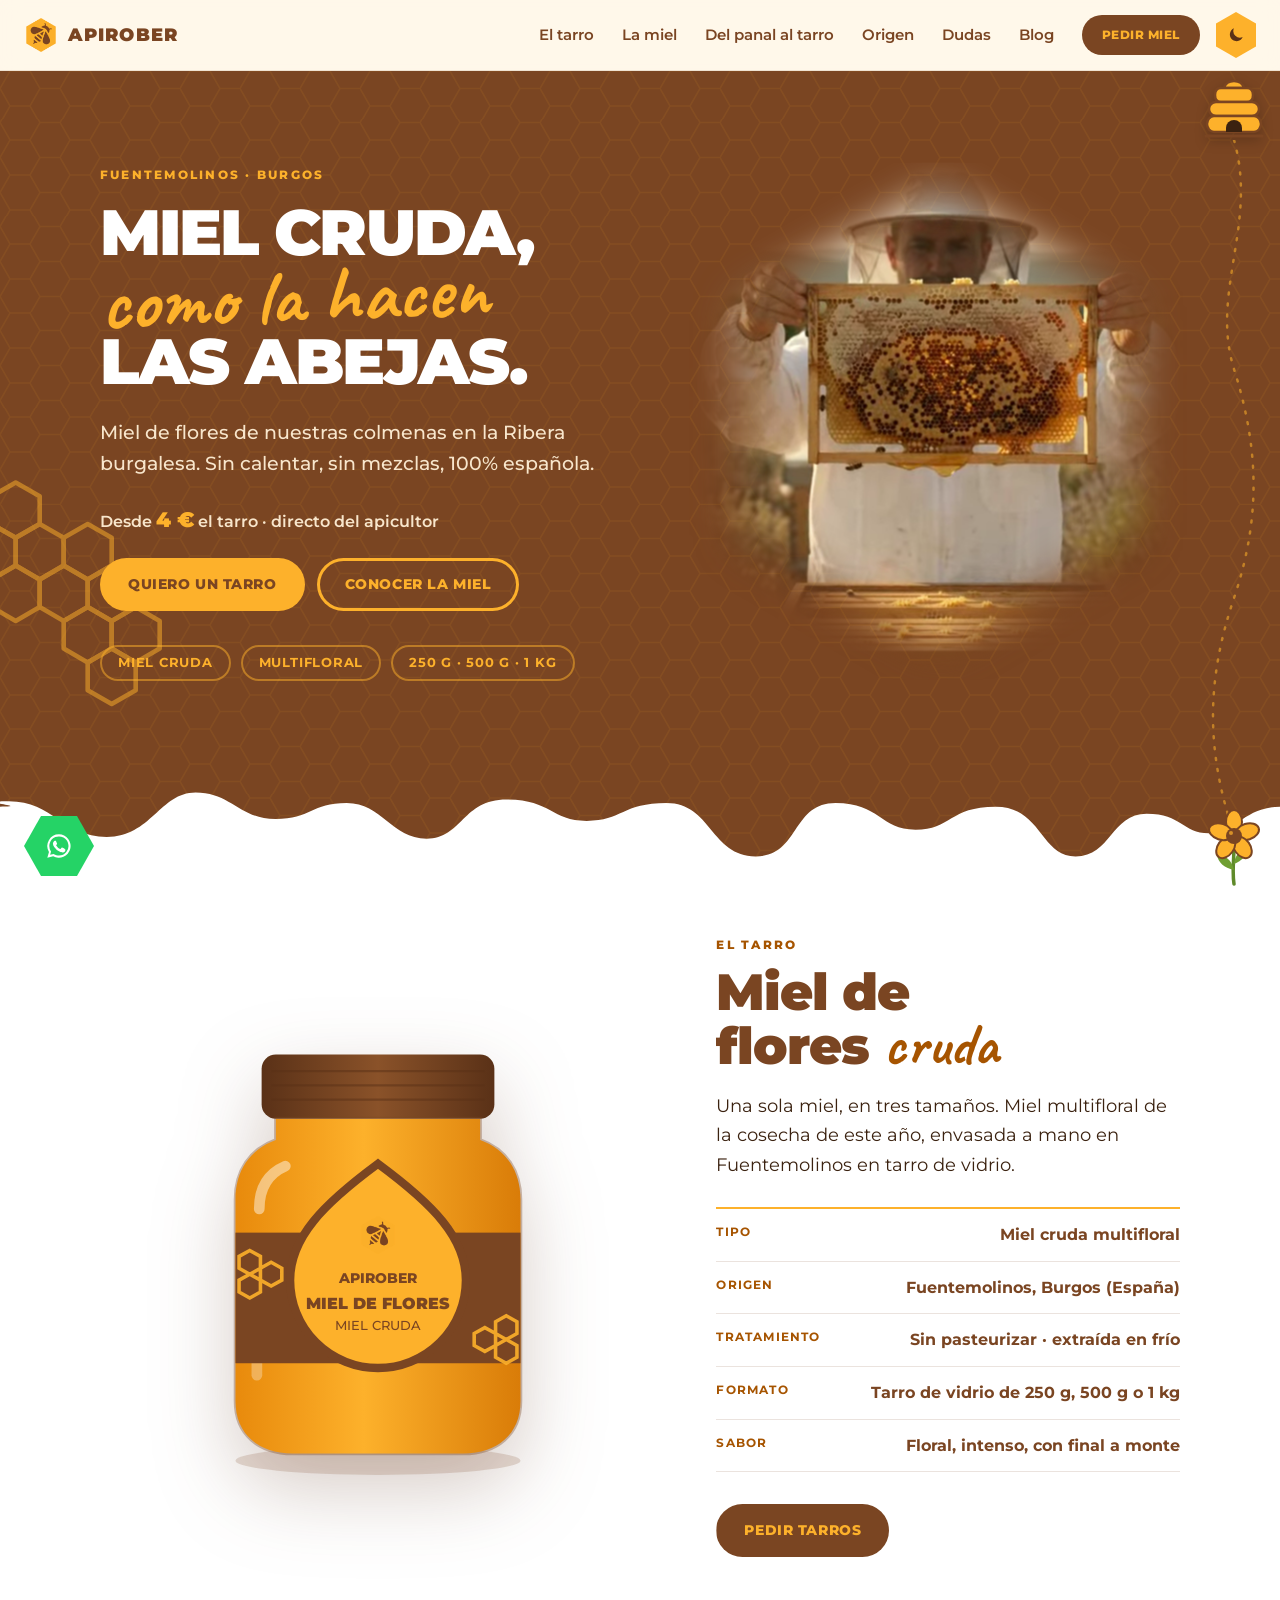
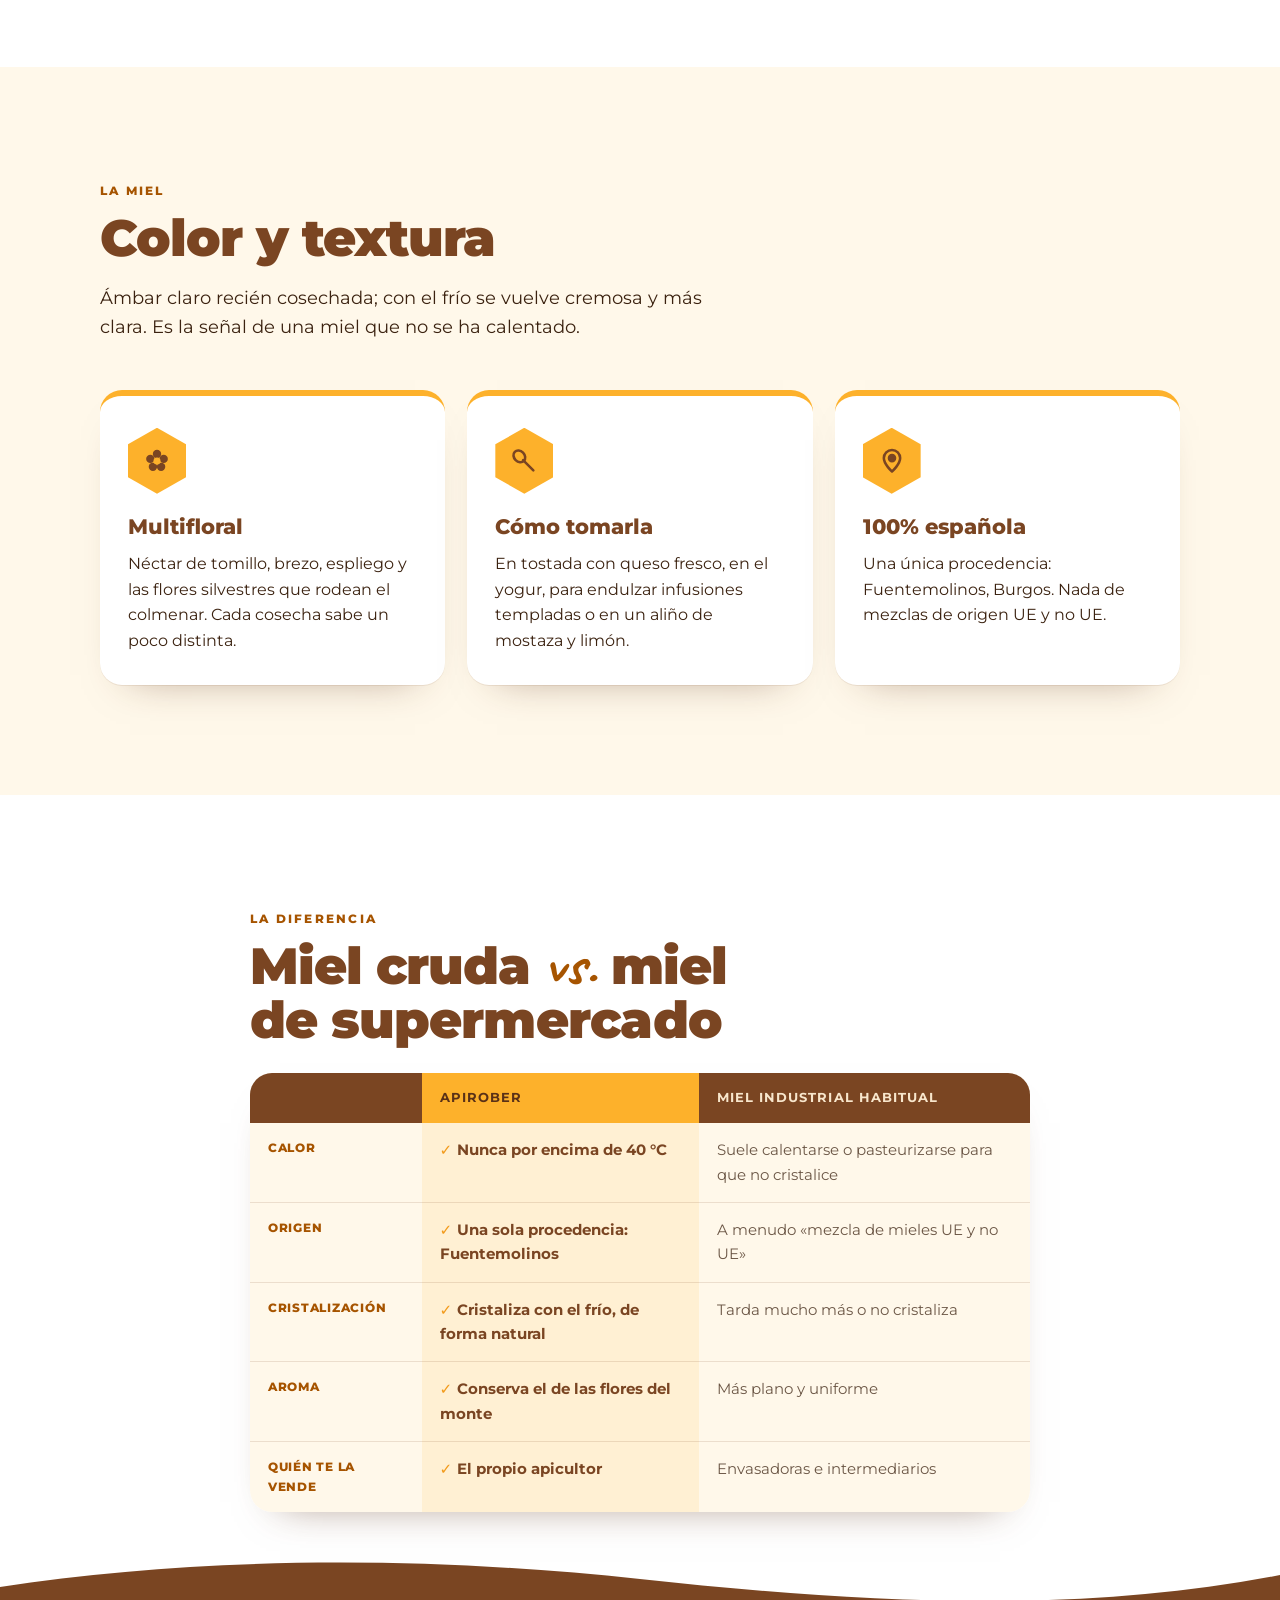
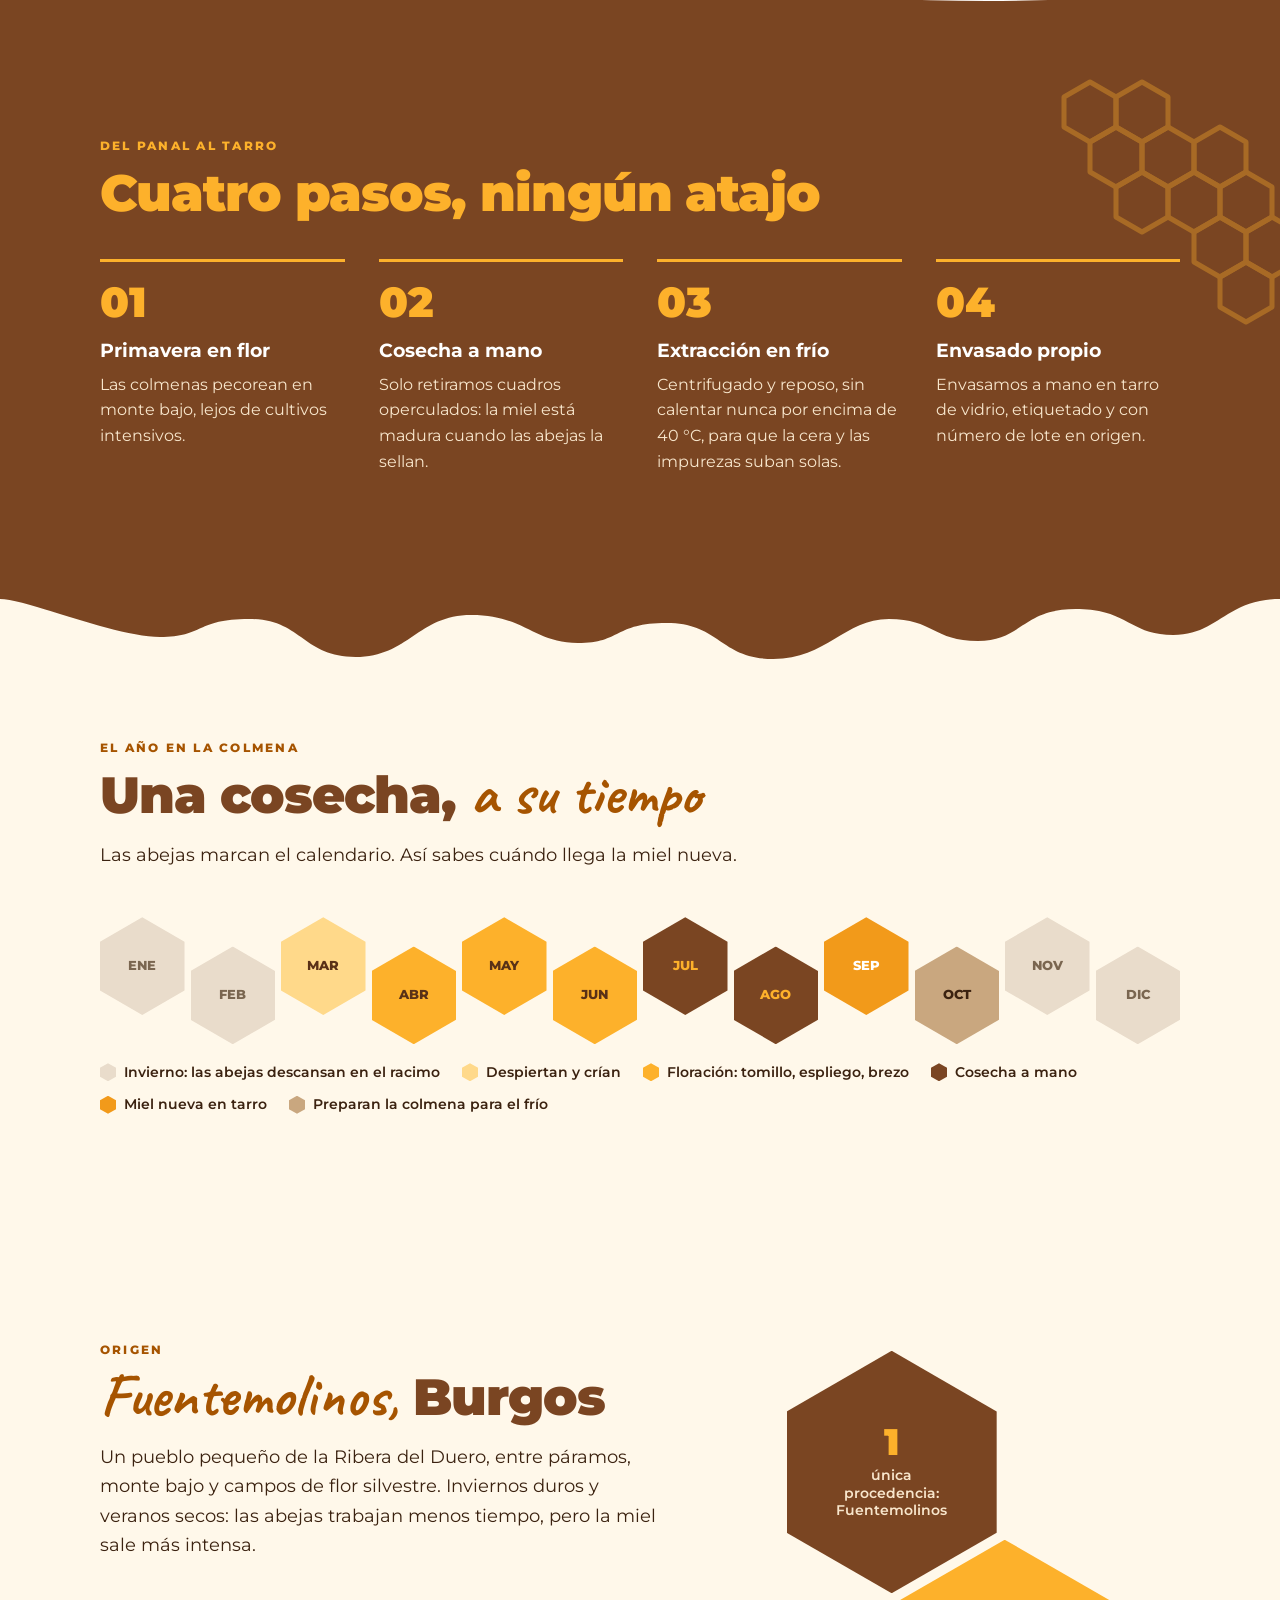
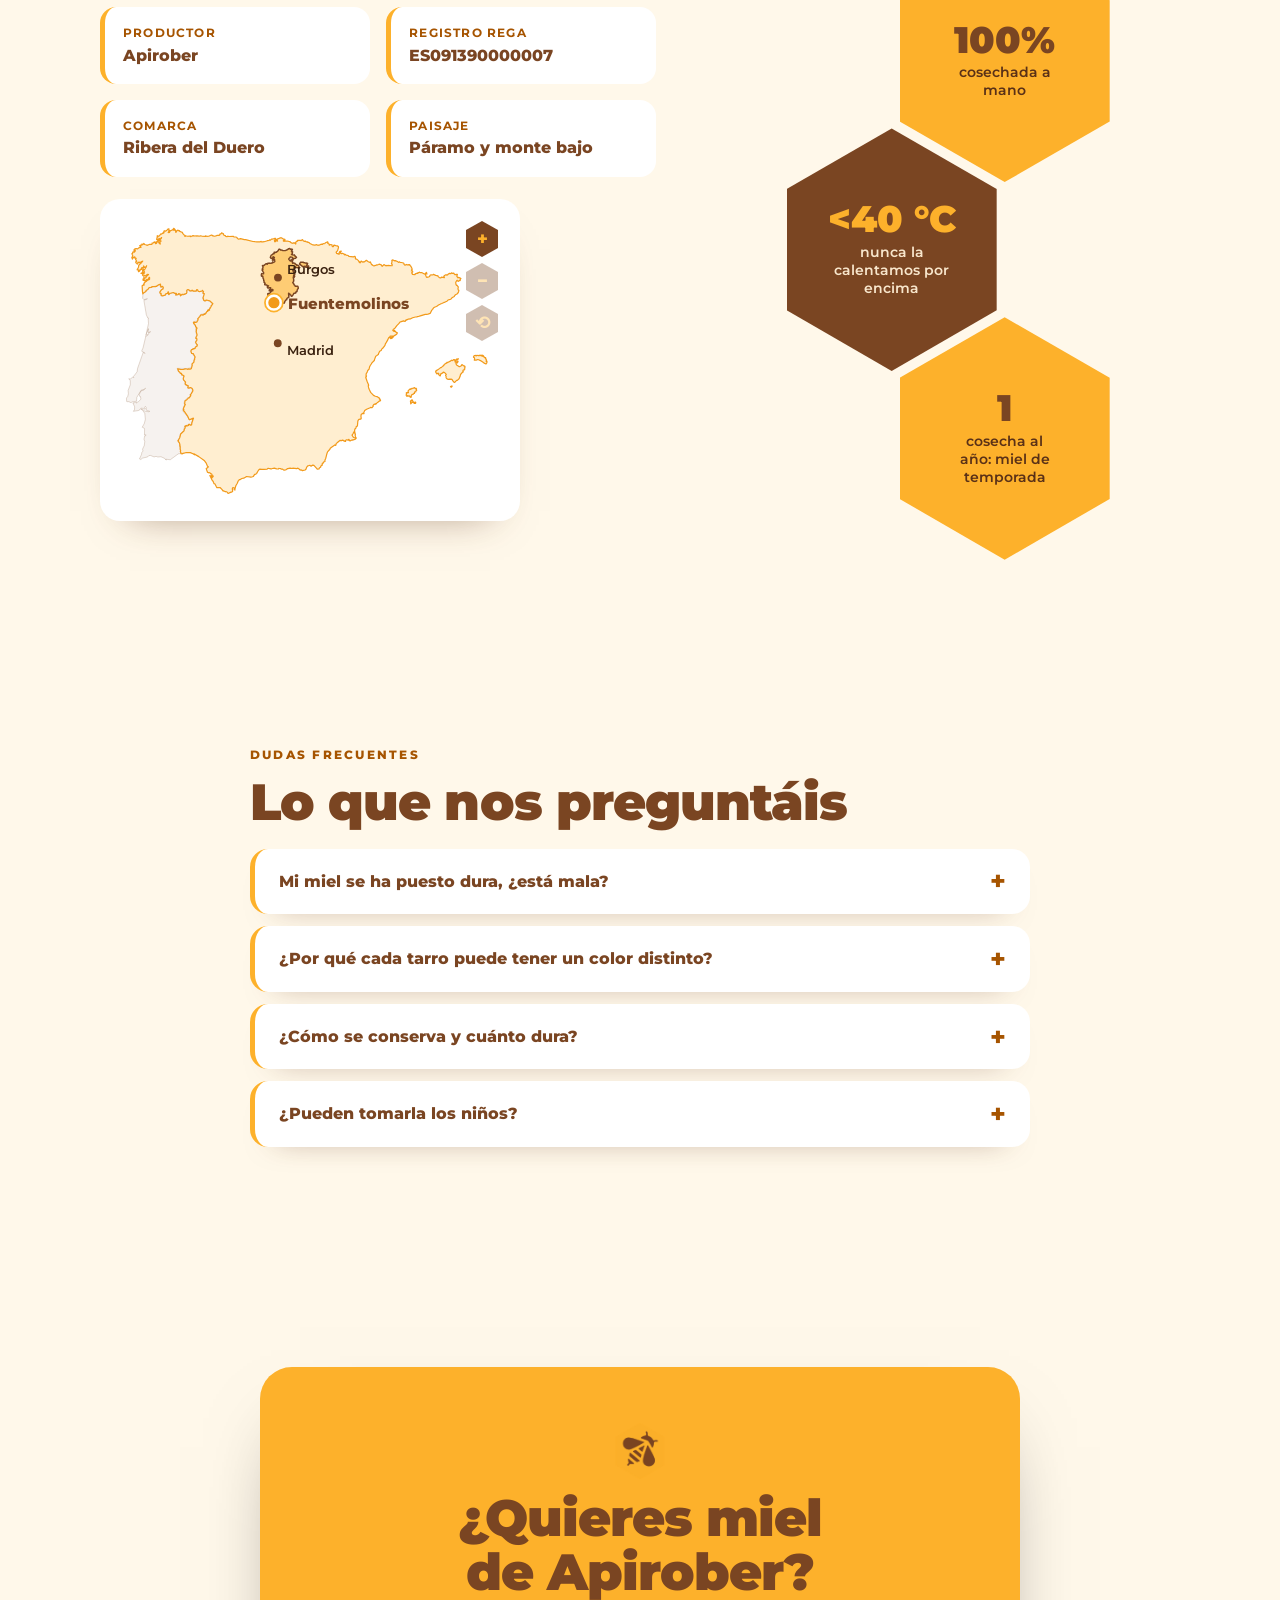
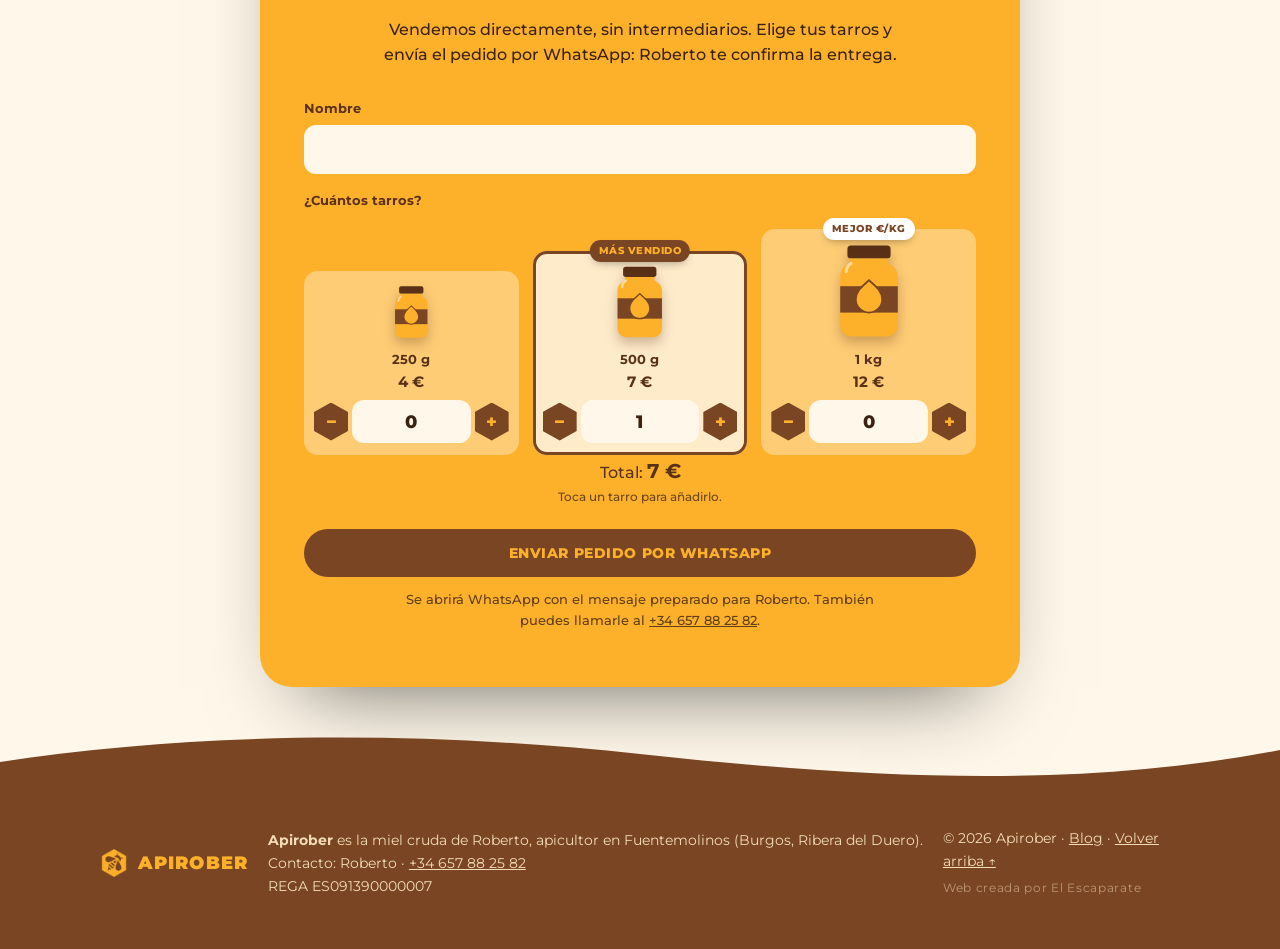
==== index.html @ 92809089 "Scroll suave con inercia (Lenis) y saltos a secciones que respetan la barra fija Co-Authored-By: Cla" ====
<!doctype html>
<html lang="es">
<head>
<meta charset="utf-8">
<meta name="viewport" content="width=device-width, initial-scale=1">
<title>Apirober · Miel cruda de flores de Fuentemolinos, Burgos</title>
<meta name="description" content="Miel cruda de flores 100% española, recolectada y envasada por Apirober en Fuentemolinos (Burgos). Sin pasteurizar, sin mezclas. Tarros de 250 g, 500 g y 1 kg.">
<link rel="canonical" href="https://apirober.es/">
<link rel="icon" href="/favicon.png?v=9" type="image/png" sizes="512x512">
<link rel="apple-touch-icon" href="/favicon.png?v=9">
<meta name="theme-color" content="#7a4522">
<meta property="og:type" content="website">
<meta property="og:title" content="Apirober · Miel cruda de Burgos">
<meta property="og:description" content="Apirober: miel cruda de flores de Fuentemolinos (Burgos), sin calentar ni mezclas. Tarros de 250 g a 4 €, 500 g a 7 € y 1 kg a 12 €.">
<meta property="og:url" content="https://apirober.es/">
<meta property="og:locale" content="es_ES">
<meta property="og:image" content="https://apirober.es/assets/og.png?v=3">
<meta property="og:image:width" content="1200">
<meta property="og:image:height" content="630">
<meta property="og:image:alt" content="Apirober, miel cruda de Burgos: tarros de 250 g a 4 €, 500 g a 7 € y 1 kg a 12 €">
<meta name="twitter:card" content="summary_large_image">
<meta name="color-scheme" content="light dark">
<script>(function(){try{var tema=localStorage.getItem("tema");if(tema)document.documentElement.dataset.theme=tema}catch(e){}})()</script>
<link rel="preconnect" href="https://fonts.googleapis.com">
<link rel="preconnect" href="https://fonts.gstatic.com" crossorigin>
<link href="https://fonts.googleapis.com/css2?family=Caveat:wght@700&family=Montserrat:wght@400;500;600;700;800;900&display=swap" rel="stylesheet">
<link rel="stylesheet" href="/assets/style.css">
<script type="application/ld+json">
{"@context":"https://schema.org","@graph":[
{"@type":"WebSite","@id":"https://apirober.es/#web","name":"Apirober","alternateName":["ApiRober","Api Rober","Miel Apirober"],"url":"https://apirober.es/","inLanguage":"es","publisher":{"@id":"https://apirober.es/#org"}},
{"@type":["Organization","LocalBusiness"],"@id":"https://apirober.es/#org","name":"Apirober","alternateName":["ApiRober","Api Rober","Miel Apirober"],"description":"Apirober es una marca de miel cruda de flores de Roberto, apicultor de Fuentemolinos (Burgos, Ribera del Duero). Vende tarros de 250 g, 500 g y 1 kg por WhatsApp.","founder":{"@type":"Person","name":"Roberto","jobTitle":"Apicultor"},"areaServed":"ES","priceRange":"4 € - 12 €","image":"https://apirober.es/assets/og.png?v=3","url":"https://apirober.es/","logo":"https://apirober.es/favicon.png","telephone":"+34657882582",
 "contactPoint":{"@type":"ContactPoint","name":"Roberto","telephone":"+34657882582","contactType":"sales","areaServed":"ES","availableLanguage":"es"},
 "address":{"@type":"PostalAddress","addressLocality":"Fuentemolinos","addressRegion":"Burgos","addressCountry":"ES"}},
{"@type":"Product","@id":"https://apirober.es/#miel","name":"Miel de flores cruda Apirober","image":"https://apirober.es/assets/og.png?v=3","brand":{"@type":"Brand","name":"Apirober"},
 "description":"Miel cruda de flores 100% española, de Fuentemolinos (Burgos). Sin pasteurizar. Tarros de 250 g, 500 g y 1 kg.",
 "category":"Alimentación > Miel","countryOfOrigin":"ES","manufacturer":{"@id":"https://apirober.es/#org"},
 "offers":{"@type":"AggregateOffer","priceCurrency":"EUR","lowPrice":"4.00","highPrice":"12.00","offerCount":"3","availability":"https://schema.org/InStock",
  "offers":[{"@type":"Offer","name":"Tarro de 250 g","sku":"APR-250","price":"4.00","priceCurrency":"EUR","availability":"https://schema.org/InStock","itemCondition":"https://schema.org/NewCondition","url":"https://apirober.es/#pedidos","seller":{"@id":"https://apirober.es/#org"}},{"@type":"Offer","name":"Tarro de 500 g","sku":"APR-500","price":"7.00","priceCurrency":"EUR","availability":"https://schema.org/InStock","itemCondition":"https://schema.org/NewCondition","url":"https://apirober.es/#pedidos","seller":{"@id":"https://apirober.es/#org"}},{"@type":"Offer","name":"Tarro de 1 kg","sku":"APR-1000","price":"12.00","priceCurrency":"EUR","availability":"https://schema.org/InStock","itemCondition":"https://schema.org/NewCondition","url":"https://apirober.es/#pedidos","seller":{"@id":"https://apirober.es/#org"}}]}}
,
{"@type":"FAQPage","mainEntity":[{"@type":"Question","name":"Mi miel se ha puesto dura, ¿está mala?","acceptedAnswer":{"@type":"Answer","text":"Al contrario: es señal de que es cruda. La miel sin calentar cristaliza de forma natural con el frío. Si la quieres líquida, pon el tarro al baño maría templado (sin pasar de 40 °C) y remueve."}},{"@type":"Question","name":"¿Por qué cada tarro puede tener un color distinto?","acceptedAnswer":{"@type":"Answer","text":"Depende de las flores de cada temporada. Es una miel natural, sin mezclar para igualarla."}},{"@type":"Question","name":"¿Cómo se conserva y cuánto dura?","acceptedAnswer":{"@type":"Answer","text":"En un sitio seco, a temperatura ambiente y con el tarro bien cerrado. No necesita nevera. La fecha de consumo preferente va indicada en cada lote."}},{"@type":"Question","name":"¿Pueden tomarla los niños?","acceptedAnswer":{"@type":"Answer","text":"Sí a partir del año. Como cualquier miel, no se recomienda a bebés menores de 12 meses."}}]}
]}
</script>
</head>
<body>
<a class="skip" href="#main">Saltar al contenido</a>

<header class="nav" id="top">
  <a class="brand" href="#top" aria-label="Apirober, inicio">
    <img src="/assets/abeja.png?v=2" alt="" width="34" height="34"> APIROBER
  </a>
  <nav aria-label="Principal">
    <button class="nav-toggle" aria-expanded="false" aria-controls="menu">Menú</button>
    <ul id="menu">
      <li><a href="#tarro">El tarro</a></li>
      <li><a href="#miel">La miel</a></li>
      <li><a href="#proceso">Del panal al tarro</a></li>
      <li><a href="#origen">Origen</a></li>
      <li><a href="#dudas">Dudas</a></li>
      <li><a href="/blog">Blog</a></li>
      <li><a class="btn btn-sm" href="#pedidos">Pedir miel</a></li>
    </ul>
    <button class="theme-toggle" type="button" aria-label="Cambiar a modo oscuro"><svg class="i-moon" viewBox="0 0 24 24" aria-hidden="true"><path d="M20 14.5A8 8 0 0 1 9.5 4a8 8 0 1 0 10.5 10.5z" fill="currentColor"/></svg><svg class="i-sun" viewBox="0 0 24 24" aria-hidden="true"><circle cx="12" cy="12" r="4.5" fill="currentColor"/><path d="M12 2v2.5M12 19.5V22M2 12h2.5M19.5 12H22M4.9 4.9l1.8 1.8M17.3 17.3l1.8 1.8M4.9 19.1l1.8-1.8M17.3 6.7l1.8-1.8" stroke="currentColor" stroke-width="2" stroke-linecap="round"/></svg></button>
  </nav>
</header>

<main id="main">
  <!-- HERO -->
  <section class="hero">
    <svg class="combs combs-l" aria-hidden="true" viewBox="0 0 260 300"><use href="#comb"/></svg>
    <div class="wrap hero-in">
      <div class="hero-copy reveal">
        <p class="eyebrow">Fuentemolinos · Burgos</p>
        <h1>Miel cruda,<br><span class="nw hand">como la hacen</span><br>las abejas.</h1>
        <p class="hero-lead">Miel de flores de nuestras colmenas en la Ribera burgalesa. Sin calentar, sin mezclas, 100% española.</p>
        <p class="from">Desde <b>4 €</b> el tarro · directo del apicultor</p>
        <div class="ctas">
          <a class="btn btn-amber" href="#pedidos">Quiero un tarro</a>
          <a class="btn btn-ghost-light" href="#miel">Conocer la miel</a>
        </div>
        <ul class="hero-tags">
          <li>Miel cruda</li><li>Multifloral</li><li>250 g · 500 g · 1 kg</li>
        </ul>
      </div>
      <div class="hero-art reveal">
        <button class="replay" type="button" aria-label="Repetir animación" title="Repetir animación"><svg viewBox="0 0 24 24" width="20" height="20" aria-hidden="true"><path d="M4 12a8 8 0 1 0 2.4-5.7M4 4v4h4" fill="none" stroke="currentColor" stroke-width="2.4" stroke-linecap="round" stroke-linejoin="round"/></svg></button>
        <svg class="art-combs" viewBox="0 0 260 300"><use href="#comb"/></svg>
        <div class="vbox"><video class="intro-vid" muted playsinline preload="auto" poster="/assets/intro-end.jpg" aria-hidden="true">
          <source src="/assets/intro.webm" type="video/webm"><source src="/assets/intro.mp4" type="video/mp4">
        </video><img class="gota-hd" src="/assets/gota-hd.webp" alt="" width="476" height="1042"></div>
        <svg class="trail" viewBox="0 0 300 200"><path d="M10 180 C80 120 60 40 150 60 S260 20 290 10" fill="none" stroke="#fdb12b" stroke-width="3" stroke-dasharray="2 10" stroke-linecap="round"/></svg>
        <img class="flying-bee" src="/assets/abeja.png?v=2" alt="" width="70" height="70">
      </div>
    </div>
    <svg class="drip" viewBox="0 0 1440 90" preserveAspectRatio="none" aria-hidden="true"><path d="M0 0h1440v30c-40 0-50 30-80 30s-30-22-70-22-40 48-80 48-38-56-90-56-50 26-90 26-40-30-90-30-40 60-90 60-50-60-100-60-50 20-90 20-40-24-90-24-50 44-90 44-50-40-90-40-40 18-80 18-50-30-90-30-50 50-100 50-60-40-110-40S40 30 0 30z" fill="#7a4522"/></svg>
  </section>

  <!-- PRODUCTO -->
  <section id="tarro" class="section product" style="padding-top:150px">
    <div class="wrap split">
      <figure class="jar reveal" aria-hidden="true">
        <svg viewBox="0 0 320 400">
          <defs>
            <linearGradient id="honey" x1="0" x2="1"><stop offset="0" stop-color="#e88a0c"/><stop offset=".45" stop-color="#fdb12b"/><stop offset="1" stop-color="#d97c08"/></linearGradient>
            <clipPath id="jarFillClip"><rect class="jar-level" x="0" y="94" width="320" height="300"/></clipPath>
            <linearGradient id="lid" x1="0" x2="1"><stop offset="0" stop-color="#5a3117"/><stop offset=".5" stop-color="#8a5229"/><stop offset="1" stop-color="#5a3117"/></linearGradient>
          </defs>
          <ellipse cx="160" cy="382" rx="120" ry="12" fill="#7a4522" opacity=".18"/>
          <rect x="62" y="40" width="196" height="54" rx="12" fill="url(#lid)"/>
          <path d="M70 54h180M70 66h180M70 78h180" stroke="#5a3117" stroke-width="2" opacity=".5"/>
          <path d="M74 94h172v18c22 8 34 26 34 50v170c0 28-20 44-48 44H88c-28 0-48-16-48-44V162c0-24 12-42 34-50z" fill="rgba(253,177,43,.16)" stroke="rgba(122,69,34,.35)" stroke-width="3"/>
          <path clip-path="url(#jarFillClip)" d="M74 94h172v18c22 8 34 26 34 50v170c0 28-20 44-48 44H88c-28 0-48-16-48-44V162c0-24 12-42 34-50z" fill="url(#honey)"/>
          <path d="M60 170c0-18 8-30 22-36" stroke="#fff" stroke-width="9" stroke-linecap="round" opacity=".45" fill="none"/>
          <path d="M58 200v110" stroke="#fff" stroke-width="9" stroke-linecap="round" opacity=".3"/>
          <rect x="40" y="190" width="240" height="110" fill="#7a4522"/>
          <g fill="none" stroke="#fdb12b" stroke-width="3" opacity=".9"><path d="M52 205l9 5v10l-9 5-9-5v-10zM70 215l9 5v10l-9 5-9-5v-10zM52 225l9 5v10l-9 5-9-5v-10zM268 260l9 5v10l-9 5-9-5v-10zM250 270l9 5v10l-9 5-9-5v-10zM268 280l9 5v10l-9 5-9-5v-10z"/></g>
          <path d="M160 132c-46 34-74 62-74 98a74 74 0 0 0 148 0c0-36-28-64-74-98z" fill="#fdb12b" stroke="#7a4522" stroke-width="7"/>
          <image href="/assets/abeja.png?v=2" x="144" y="176" width="32" height="32"/>
          <text x="160" y="232" text-anchor="middle" font-family="Montserrat" font-weight="800" font-size="12" fill="#7a4522">APIROBER</text>
          <text x="160" y="254" text-anchor="middle" font-family="Montserrat" font-weight="900" font-size="13.5" fill="#7a4522">MIEL DE FLORES</text>
          <text x="160" y="272" text-anchor="middle" font-family="Montserrat" font-weight="500" font-size="11" fill="#7a4522">MIEL CRUDA</text>
        </svg>
      </figure>
      <div class="reveal">
        <p class="eyebrow">El tarro</p>
        <h2>Miel de flores <span class="hand">cruda</span></h2>
        <p class="lead">Una sola miel, en tres tamaños. Miel multifloral de la cosecha de este año, envasada a mano en Fuentemolinos en tarro de vidrio.</p>
        <ul class="spec">
          <li><span>Tipo</span><b>Miel cruda multifloral</b></li>
          <li><span>Origen</span><b>Fuentemolinos, Burgos (España)</b></li>
          <li><span>Tratamiento</span><b>Sin pasteurizar · extraída en frío</b></li>
          <li><span>Formato</span><b>Tarro de vidrio de 250 g, 500 g o 1 kg</b></li>
          <li><span>Sabor</span><b>Floral, intenso, con final a monte</b></li>
        </ul>
        <a class="btn" href="#pedidos">Pedir tarros</a>
      </div>
    </div>
  </section>

  <!-- MIEL -->
  <section id="miel" class="section">
    <div class="wrap">
      <p class="eyebrow">La miel</p>
      <h2>Color y textura</h2>
      <p class="lead">Ámbar claro recién cosechada; con el frío se vuelve cremosa y más clara. Es la señal de una miel que no se ha calentado.</p>
      <ul class="cards">
        <li class="card reveal">
          <span class="hex" aria-hidden="true"><svg viewBox="0 0 24 24"><g fill="currentColor"><circle cx="12" cy="6" r="3.6"/><circle cx="17.7" cy="10.2" r="3.6"/><circle cx="15.5" cy="17" r="3.6"/><circle cx="8.5" cy="17" r="3.6"/><circle cx="6.3" cy="10.2" r="3.6"/></g><circle cx="12" cy="12" r="3" fill="#fdb12b"/></svg></span>
          <h3>Multifloral</h3>
          <p>Néctar de tomillo, brezo, espliego y las flores silvestres que rodean el colmenar. Cada cosecha sabe un poco distinta.</p>
        </li>
        <li class="card reveal">
          <span class="hex" aria-hidden="true"><svg viewBox="0 0 24 24" fill="none" stroke="currentColor" stroke-width="2.2" stroke-linecap="round" stroke-linejoin="round"><ellipse cx="8" cy="8" rx="4.5" ry="5.5" transform="rotate(-45 8 8)"/><path d="M11.2 11.2 20 20"/></svg></span>
          <h3>Cómo tomarla</h3>
          <p>En tostada con queso fresco, en el yogur, para endulzar infusiones templadas o en un aliño de mostaza y limón.</p>
        </li>
        <li class="card reveal">
          <span class="hex" aria-hidden="true"><svg viewBox="0 0 24 24" fill="none" stroke="currentColor" stroke-width="2.2" stroke-linecap="round" stroke-linejoin="round"><path d="M12 21s-7-6.2-7-11.5a7 7 0 0 1 14 0C19 14.8 12 21 12 21z"/><circle cx="12" cy="9.5" r="2.6" fill="currentColor"/></svg></span>
          <h3>100% española</h3>
          <p>Una única procedencia: Fuentemolinos, Burgos. Nada de mezclas de origen UE y no UE.</p>
        </li>
      </ul>
    </div>
  </section>

  <!-- COMPARATIVA -->
  <section class="section compare" id="comparativa">
    <div class="wrap narrow">
      <p class="eyebrow">La diferencia</p>
      <h2>Miel cruda <span class="hand">vs.</span> miel de supermercado</h2>
      <div class="cmp-wrap reveal">
        <table class="cmp">
          <thead><tr><th scope="col"><span class="sr">Aspecto</span></th><th scope="col">Apirober</th><th scope="col">Miel industrial habitual</th></tr></thead>
          <tbody>
            <tr><th scope="row">Calor</th><td>Nunca por encima de 40 °C</td><td>Suele calentarse o pasteurizarse para que no cristalice</td></tr>
            <tr><th scope="row">Origen</th><td>Una sola procedencia: Fuentemolinos</td><td>A menudo «mezcla de mieles UE y no UE»</td></tr>
            <tr><th scope="row">Cristalización</th><td>Cristaliza con el frío, de forma natural</td><td>Tarda mucho más o no cristaliza</td></tr>
            <tr><th scope="row">Aroma</th><td>Conserva el de las flores del monte</td><td>Más plano y uniforme</td></tr>
            <tr><th scope="row">Quién te la vende</th><td>El propio apicultor</td><td>Envasadoras e intermediarios</td></tr>
          </tbody>
        </table>
      </div>
    </div>
  </section>

  <!-- PROCESO -->
  <section id="proceso" class="section dark hex-edges">
    <svg class="combs combs-r" aria-hidden="true" viewBox="0 0 260 300"><use href="#comb"/></svg>
    <div class="wrap">
      <p class="eyebrow">Del panal al tarro</p>
      <h2>Cuatro pasos, ningún atajo</h2>
      <ol class="steps">
        <li class="reveal"><span>01</span><h3>Primavera en flor</h3><p>Las colmenas pecorean en monte bajo, lejos de cultivos intensivos.</p></li>
        <li class="reveal"><span>02</span><h3>Cosecha a mano</h3><p>Solo retiramos cuadros operculados: la miel está madura cuando las abejas la sellan.</p></li>
        <li class="reveal"><span>03</span><h3>Extracción en frío</h3><p>Centrifugado y reposo, sin calentar nunca por encima de 40 °C, para que la cera y las impurezas suban solas.</p></li>
        <li class="reveal"><span>04</span><h3>Envasado propio</h3><p>Envasamos a mano en tarro de vidrio, etiquetado y con número de lote en origen.</p></li>
      </ol>
    </div>
  </section>

  <!-- CALENDARIO -->
  <section class="section calendar" id="calendario">
    <div class="wrap">
      <p class="eyebrow">El año en la colmena</p>
      <h2>Una cosecha, <span class="hand">a su tiempo</span></h2>
      <p class="lead">Las abejas marcan el calendario. Así sabes cuándo llega la miel nueva.</p>
      <ol class="months reveal"><li class="m-rest"><span>Ene</span></li><li class="m-rest"><span>Feb</span></li><li class="m-wake"><span>Mar</span></li><li class="m-flor"><span>Abr</span></li><li class="m-flor"><span>May</span></li><li class="m-flor"><span>Jun</span></li><li class="m-cos"><span>Jul</span></li><li class="m-cos"><span>Ago</span></li><li class="m-new"><span>Sep</span></li><li class="m-prep"><span>Oct</span></li><li class="m-rest"><span>Nov</span></li><li class="m-rest"><span>Dic</span></li></ol>
      <ul class="legend">
        <li class="m-rest">Invierno: las abejas descansan en el racimo</li>
        <li class="m-wake">Despiertan y crían</li>
        <li class="m-flor">Floración: tomillo, espliego, brezo</li>
        <li class="m-cos">Cosecha a mano</li>
        <li class="m-new">Miel nueva en tarro</li>
        <li class="m-prep">Preparan la colmena para el frío</li>
      </ul>
    </div>
  </section>

  <!-- ORIGEN -->
  <section id="origen" class="section">
    <div class="wrap split">
      <div class="reveal">
        <p class="eyebrow">Origen</p>
        <h2><span class="hand">Fuentemolinos,</span> Burgos</h2>
        <p class="lead">Un pueblo pequeño de la Ribera del Duero, entre páramos, monte bajo y campos de flor silvestre. Inviernos duros y veranos secos: las abejas trabajan menos tiempo, pero la miel sale más intensa.</p>
        <dl class="facts">
          <div><dt>Productor</dt><dd>Apirober</dd></div>
          <div><dt>Registro REGA</dt><dd>ES091390000007</dd></div>
          <div><dt>Comarca</dt><dd>Ribera del Duero</dd></div>
          <div><dt>Paisaje</dt><dd>Páramo y monte bajo</dd></div>
        </dl>
        <figure class="mini-map" data-fm="163.16 91.49">
          <svg viewBox="0 0 400 300" role="img" aria-label="Mapa de España con la provincia de Burgos marcada; al hacer zoom se ve la comarca de la Ribera del Duero, donde está Fuentemolinos">
            <path class="nb" d="M76.5 188.2l-1.2 .3-3.2 2.8-.6 2.8 .6 1.4-2.4 5.9 5.1 6.1 1.7 3.4 2.1-.9 2.1 .1-2.1 6.1-2.6-.6-1 1.5-3 .7-.9 4.3-3.7 4.2-.7 3.3-1.5 2.4 1.6 3.2 1.6 10.8-1-.5-1.8 .3-8.2 6-4.5-.6 .4 1-1.6-1.8-3.8-1.7-3.1 .3-1.9-.7-2 .6-3.7-1.5-1.7 .2-1.2 1.3-5.1 1.2-1.8 1.4-1.4-.5 2.3-5.2-.3-1 1.1-1.1 .4-1.6-.4-1.1 1.8-3.8 .5-4.1-.8-2.3 .7-3.3 1.1-.3 .2-.9-1.5 .3 .1-6.2-.4-.9-2-.9 2.1-3.8 1.1-4.3-.6-6-2.2-3.2-1.7-1.1 1-.2 2.9 2.1 3.7 .7 1.4-.4-3.5-1.2-.4-1.2 .4-1.2-1-1.5-1 1.3 .8 .8-.2 .8-3.1-1.1-1.3 .3-1 1.6-1.5 .6-4.9 .8 1.1-1.9 .2-2.7-1.8-4 2.8-.5 1 .7-.1-.7 1.6-.5 2.9-2.8-.5-2.6-.6 0-.7-2.2 1.8-3.6 3.1-1.1 1.6-1.7-1.9 1.4-2.6 .6-4.4 7.3-.3 4-4.6 .6-1 .9-2.2-1.1-1.8 0-.5-.2-.2-3.5 1.2-1.4 .8-2.8-.3-3.5 2.2-5.8 0-4.1-1.5-2.1 1.5 .3 2.4-1.8 1.2 .4-.3-1.2 3.7-4.8 .5-3.5 5.4-15.5 .4-.5 1.8 .8-.8-1-2.2-.6-.3-1.3 1.2-2.6 3-12.7 .2 .8 .9-1.2 .5 .2-.1-.9 .9 .1 .5-.9-.6-1 1.6-.4 .9-.7-2 .6-.8-.6 .6-3.1-2.6 6.7 2.6-11.9-.3-4.8 .5-.7-1-.2-1.4-3.2-2.5-14.7 3.6-1.7-3.6 .9-1.3-1.4 .3-4.3 2.8-2.5 .3-1.3 2.2-1.1 1.1-1.7 7.5-1.8 3.3-1.8 .5 2.9 1.8-.1 1.1 1.1-3.3 4.1-.3 1.3 1.4 1.2-.1 1.4 2.3 .1 1.2-.3 1.5-1.6 1.3-.1 1-1.7 .3 2 4.6-1.5 3.1 .9-.4 1.1 .4 .6 1.6-.2 .8-1.2 1.3 .5 .7 1.6 1.3-1.3 4.7-1.3 .5-.7-.1-2.2 1.1-.8 2.9 1.5 1.6-.8 1.2 .8 2.4 0 .8-1.4 2.6 1.8 2.8-.3 .4-.8 1 .7-.1 2.1 1.4 .5-1.5 4.5 1 2.8 1 .2 1.1-.8 2.6 .4 2.5 1.3 1.7 2-1.9 2.5-1.1 3-1.6 .5 0 .7-3.1 2.8-1.8 .9-2.2 .1-2.9 3.8-.3 1.7-1 1.6-2.7 .3-1 1.4 3.4 5.5-.6 .6 0 2.8 .6 3.9-.9 2.2 1 2.4-1.2 2.5 .1 1.1 1.6 1.9-2.1 2.1-.2 1.1-3.6 1.3-.8 1.6 .8 2.2 1.6 .5 2 3.3-1.2 3.1-.1 2-1.9 2.1-.6 3.7-4.3 .7-10-.2 1.1 3 3.1 3.5 2.3 1.3-.3 4 2 2.5-.4 1.3 .6 1.3 2 .8 .3 2.3 3.1-.1 1.5 1.5 .3 1.8-2.5 3.8 .3 1.7z"/>
            <path class="land" d="M177.7 260.8l-.9 0-.3 .4-.3 .5-1.3 .4-1.4 .3-1-.6-.7-.5-1 .2-.9-.8-1.1 0-.6-.1-.3 .5-1.6 .1-1.2-.4-1.5-.5-2 .4-1.3 .6-1.1-.5-1.1-.1-.5-.1-.6 0-.7 .7-3.3 .4-2.1 0-2.3-.3-1 .8-1.1 1.8-.9 1.7-.8 .7-1.3 .3-1.1 1.8-.2 .4-2.5 .7-4.4-.7-2.9 1.7-2 .3-1.9 1.2-.6 0-.8 1-.4 .4-.9 2.2-1.5 2.6-.8 2.9-.2 1.5-.4-1.2 .3-.3-.5-.6-1.2-.4-.4 .3-.3 .5 0 1.1 .5-.2 0 .5-.5-.1 .3 1.7-.9 .8-.8 0-3 1.4-1.1-1.5-1.2-.5-.5 .3-1.9-1-.3 .3-1.3-1.7-1.9-2-3.2 .1-.5-.8-.7-1.4-.9-1.7-.8-.1-.5-1.2-.5-1.3-.8-.7-.9-1.9-1.6-3.2 .7 .2 .6 2.1 .8 .1 1.2-1.4 .2-.5-.7-.3-.3 .7-.6 .2-.6-.6 0-.3 .6 0 .3-1.4-.5-.5-.7 .1-.9-1.2-1-.3-.5 .3-1-.6-.7-1.9-.6-1.8 1.3-.8 .8-1-.8-.5-1.3-3.3-1.7-2.3-5.9-4.3-5-2.9 .7 1-1.6-1.1-2.7-1.1-.3 0-4.5 .1-2.7 .7-1 .5-1-.4-.7-2.3 .3-.9-.5-1.1 .1-2.6-.3-.8-.3-.1 .4-.5-.6-2.4-.7-1.2-.4 0-.4-1 .5-.2-.3-.4 .4-.3 0-.2 1.2-2.1 .5-2 .4-1.8 3.3-3.1 .3-.8 .2-1.1 .7-.9 .2-1.1-.4-.8 .4-.5 .6 .2 .6-.6 .7 .4 1.5-.4-.3-.9 1-.4 1.3 1 1.1-.3 .3-2.5 .9-2-.3-.3 1-1.7-.1-.4-1 .6-.2-.3-1.3 1-.4-.1-1.1 .5-.3-.2-1.6-3.6-3.5-5-.7-.5 .4-1.2-.5-.1 .2-1.4 1.3-2.7 .1-.4 .4-.6-.7-.5 .3-3 1.5-.9 1.2-1.3 .9-1 .7 0 1.7-2.2-.5-1 .7-.6 2-3.4-.4-.7 .2-.4-.6-1.2-1.3-.9-.6-.1-1.4 .6-1.1-.3 .4-2-1.1-.5-1.9-1-.1-1.6 .4-.8-2.1-2.2-.3-1.5 .8-2.5-1.5-1.1-.9-.1-.2-1.4-1 0-1.1-1.5-.9-.6-.9-2.6 2.9 .5 2.7 .2 2-.7 1.6 .2 1.2 .3 .5-.4 1.7 .2 1.3-.5 1-3.5-.3-1.3 1.9-1.7 .3-2.1 .5-.7 0-1.5 .5-1-1.4-2.5-.5-1-1.7-.3-.7-2.2 .4-1.4 1.4-.5 .3-.7 1.2 .2 1.1-.6 0-.9 2-1.3-.1-.8 .3-.3-.5-.5-1.2-2-.1-.5 .8-1.3 .6-.8-.2-.7 .1-.6-1.2-.6 .9-2 .5-1.3-.9-3.4 .2-1.2-.1-1.8 .6 0 0-.5-.2-.6-1.1-.9-.2-1.4-1.8-2.1-.2-.9 .5-.3 1.6 .3 1.2-.2 .9-1.4 .5-1-.4-1 1.9-2 1.4-2 1.6-.2 .2 .5 .2 0 1.4-1.3 .5 .4 .6-.4-.3-.3 .3-.3 .7-.2 .9-1.7 .8-.2 .3-.2-.5-.4 .1-.4 .6-.4 .4 .5 1-.2-.4-1 1-.7-.3-.5 1.2-1.3 .3-.5-.3-.4 .5-.3 1.4-1.9-3.1-3-3.6-.8-.3 .1-.1 .5-.9 .3-1.6-.9 .2-.7-.7-1.4 .8-2.4 .5-2.1-1.4-.3 .7-1.7-.9-1-.2-.3-.3 .7-2.7 .6-1.4-.4-.5-1.4-.9-.3-.5 1.6-.7 .1-2.6 0-.3-.9-.7-.1-.6 .7-1.9 0-.2-.7-.8-.4-.7-.3-1.2 .7 .1 2.1-.4 1.1-.9 .5-2.2 .8-1.1 .1-.2-.5-1.7 1.6 0-.9-.5-.2 0-.6-.2-.3-.8 .1-.2-.3-.6 .3 .2 .4-.4 .3-2.5 .4 .8-1.6-1.8-.1-1.4-.9-2.6 .8-1.1 .1 0 .5-.8 .7-.5-.5 .1-2.3-.5 0-.4 1.6-1.6 .2-.8 1.6-3.1 .7-1-.3-.1-2.2-.8 .2-.4-.9-.1-.5 1.5-2.4 1.8-1 .2-1.5-.4-.7-.4-.3-1.7 .7-.4-3.1-.8 .7-.8-.1-1.8 1.2-.2 .6-1-.1-.3 .4-2-.2-1.8 .1 0 .5-.9 .4-1.9 .1-.8 1-.5 1-1.8 .9-.1 .8-.6 .6-1.6 .9-1.1 1.1-.4-2.6 0-.6-.3-5 .9-.6 1 .1 .1-.8-.7-.3 .8-.5 .1-.8 .9-.6 .5-.9 .6 .1 1-1.1 .7-.2 .8-.9 .5 .2 .4-.4 0-1.2 0-.5-.1-.1-.5 0 0 .8-.7 .5 .1 .7-1.5 .4-.1-.4-1.1 1-.7 0-.1 .5-2-.7 .1-1.3 1 1.1 .1-1-.4-1.4 .9 .2 .2 .4 1.1-.6 .3-1.1 1.3-.9 1-1.2-.7 .5-.3-.6-1.8 1.3-.3 .4-1.2-.4-.6 .6-1.2-1.1 .3-.8-.3-.6-1.6-.3 .3-.5 .5 .1 .6-.2 .2-.7 .5 .1 .2 .9-.4 .8 1.3-.1 .1-.3-.2-1.2 .6-.2-.4 0 .1-1-.3 0-.1-1.6 .8-.2 1.4-2.2 .6-1.5-.8 1.4-.4-.2-.6 .6-.8-.4 .2-.4-.7-.9-.5 2.7-.7-.3 .3-.6-.7-.2-.1 .2-.8 .9 .4 .8-.8 0-.3 .5-.7 .1 0 1-.8 .7-.6 0 .3-1.2-.4-.6-1.2 0 .3-1 .3 0 .8-1.7 .3-2.1 .4-.1 .5-1 1-.3 .6-1 1.5-1.8-.2 .4-.6 0-.1 .7-.9-.2-.4 .8-.5-.4-.1 .5-.9-.3 .1-.5-1.5 .5 .5 .6-.7 .4-.2 .7-.9-.8-.9-1.4 1.2-.8-1.2-1.8 .6-1.1-.3-.1-.6-.1-.3-1.1-.5-.2 .2 1.1-.7 0-.2-.6-.1-.3-.4 .6-.6 .1-.3 1.5-.1-.9-.6-.5 .9-1.9 .1-.9-.4-.3-.4-1.2 .7-.2 .1-1.4 .4 .2 .7-.7 .5 0 .1 .5 1-1.3-.3-.7-.4 .8-.6-.2-.2-1 .4 .2 .5-.5 .2-.8 .1 .3 1.4-.4 .9 .4 .1 0 2-1.6 .3 .3 .3-.3 1 .1-.3-1.2-1-.5 .9-.7 1.4 0 0-.4-.1-.6 1.3 .2 .8-1 .7 1.1 2 .6 .4 .3 2.4-.9 1 0 1.5-.1 .8-1.1-.5-.2 1.3-.1 .7-.8 1.1 .2-.1-.5 .5 .7-.4 .2 .5 .8 1-.2 .2-1.2-.4 0 .1-.5 1.2-.3 .2 .6 .8 0 .6 1.3 1 .8 .1-.3-.3-1.5 .2-1.1 .9-.1-.3-.4-.3-.1-.5 .3-.6-.4-.6 .4-.5-.7-1-.2 1-.5 2 0 .9-.9 .5-1.2-1.2 1.1-1.4 .4 0-.6-.5 .9-.8 .2-.5-.3-.7 .4 .5-2.3 .7-.4-.7-.8 .2-.4 .4 .5 1.1-.1 .9-.6 1-1.6 .6 .3 1.9-1.4 0-.4 .6 .6 .4-.4-.5 0 .4-1.6 .6-.3 .9 .3 1.5-1 1.2-1.2 .4 .2 .5-.4 0 1.5 .5 .5-.1 .3-.6-.4 .2 .5-.5 .7 .5 .2-.9 .3 .5 .3 1-.2-.5-1.1 1 0 .1-.5 2.7-1.1 .1-.6 .9-.5-.1-.4 .7 .4-1 1.4 .5 .3 .2-.6 1-.3 .2 1.1 .6 .1-.1 .7-.1 .9 .5 0 .6-1.3 1.3-.9 .3 .5 1.2 0-.1 .6 2.5 1.1 .6 .1 .3 1 1.4 1.7 1.2 .7-.4 .8 .5 0 .2-.7 1.9 .5 2.7-.1 .8 .5 .1-.4 .9 0 1.2-.6 1.9 .4 1.4-.2 .7 .4 .9-.5 1.1 .5 1.8-.4 1.1 .2 3.8 .4 .1-.7 1.1 .6 2.2-.1 2.7-1.2 1.1 .6 .4-.2-.1 .4 1.9 .4 1.2-.3 .6-.2 .8-.5 1.7 .2 .8-.3-.3-.2 .7-.6 0-.5 .7 .1 .8-.6 0-.6 2 .9-.2 .6 .5 .5 .4 .6 1.3 .3 .4 .9 1.2 .2 .8-.6 .7 .4 4.8-.3 .7 .7 2 .1 1.2 .5-.1 .3 1.4 1.3 1.3-.2 1-.2 3.9 1 1.3-.1 7.5 2 2.1 .2 1.6 .1 2.2 0 1.3 0 1.2-.4 .1 .4 .3 0 1.2 .1 1.5-.2 2.4-.7 .9-.4 1.7-.3 .5-.4 .9 .2 1-1 .8-.1 .9-.1 1.8-.7 .7 .1 .4 .9-1 .4-.6 .8 .8 .2-.7 .7 .5 .5 1.1-.5-1.1 .3-.2-.3 1-.6-.3-.2 .6-.6 .1 .5 1.1-.3 .3 1-.2-.6-.2-.5-.7 .3 .2-.4-.8-.4 1.1 0 .7-.7 1.4-.5 1.6-.7 .5 .2 .7-.1 .3 .5 1.7 .9 1.2 .2 .1 .7-.3 .2-.7-.2-.8 .8 .8-.3 0 .9 .1 0 .3-1.1 .7 .8 1.1-.1 1.2 0 3.1 .8 .2 .6 1.6 .8 .9 .1 .6-.5 .8 .4 .9 .2 .3 .7 .3-.4-.8-1.2 .9-.4 .5-.4 .4-.6 .6 0 .1 0 0-.8 .6-.1 2.1 .2 1 .1 .6-.5 .9-.4 .4 1 .6 .3 .5 .4 1.1-.2 .4 0 .2 .5 .5 .2 1.3 0 .3 .6 1-.1 .4 .5 .9 .9 .7 .1 .7 .5 1.6 .7 1.8 .2 1-.3 .5-.3 1 .6 1.4 0 .3 .2 1.2-.7 2-.5 .5 .2 .7-.7 .8 .1 .9-.3 .7-.8 2.1-.9 .4 1-.3 .4 1.4 .8 .2 1.2 .9-.6 1.9 .2 0 1.2 .5 .7 .9 0 .4-.9-.2-.4 1.3-.2 .7 .5 1.7 .4 .3-.2 .8 .7 .2 .8-1 3.6-1.5 1.3 .6 1.3 2.3 .8 .2 .1 .2-2.2 .7-.8 1.3-.2-1 1.8 1.2 .8 .9-.4 2.3 1.1 .1 .6 .7-.6 .8 .8 2.1 .4 .9 1 2 .1 2.3 .3 1.6-.6 .5 .7 .1 .9-.1 .8 .9 .6 .5-.1 2 1.8 .1 .9 .6-.1 .4 .3-.2 .7 .5 .1 .7-.8 .4-.9 .8 .5 1.1 .5 .8-.4 .4 .3 2.2-1.7 2 1.4 1.6 .8 .5-.5 1.3 2.7 1 .2 .2 .7 1.2 .4 .8-.2 .1-.4 .9 .2 1.1-.7 .4 .2 1.5-.5 .4-.4 2.2 .7 1 1.5 1.7-1.8 2 1.3 1.2-.4 1 .3 .3-.4 3.5 .4 .4 0 .1-1.1-.2-.3-.2-.3 0-.4-.4 0 .6-1.8-.1-.8-.2-.4 .4-.6 .9-.2 .7 .4 1.2 .5 .5-.2 2.1 .9 1.4 .9 .8-.6 .6 .6 1.4 .1 1.9 .5 .6 .7 .1 .8 1 .7 1.5-.7 .7 .5 2.1-.4 .6 .2-.1 .6 1 .6 0 .6 .6 .4 .8 2.1-.4 .5 .5 .3-.9 1.3 1.1-.1 .4 1-1.3 1 .6 .2 .3 1.3 2.7 .2 .1-.8 .6 .2 .5-.6 1.6 0 .1-.9 1.1 .1 .6-.5 .1 .4 .9 .2 1.1-.1 2.8 1.5 .7-.3 1.3 3.2 .8 .6 .2-.4 1.7-.2 .8-.7 .3-1 1.1-.5 1 .3 .7-.3 .6-.4 2.4 1 2.3 .5 0 .6 .6 .5 .8 .8 1.1 .2 .4 0 .6-.8 3 .5-.5-1.3 .6-.9 1-.5 1-.2 .4 .5 .6-.2 .7-.8 1.4-.9 1.2 .4 .8-.9 .9 .5 1.6-.3 .1 .5 1.1 1.2 .4 0 .5-.4 1.5 .1-.2 .5-.4 .9 .4 .2-.3 .4 .5 .8 .6 .7 .8-.6 .6 .7 .3-.3 .5 .3 .8 .5-.9 1.3 .3 .4-.2 .5-.7 0-.6 .1-.4 .6-1-.4-.3-.7-.4 .3-1.1 1.8 .2 2 .5 1.1 .4-.2 .4 .4 1.1 1.4-.3 2.1 .3 1 .6 .4-.3 1.4-.5 1.3-.5 .1-.1 .5 0 .2-1.6 .7-1 .8-.7 1.2-1.9 1.1-.3 .2-1 1.3-1 .4-2.2 .7-1 1.2-1.3 .5-.7 .4-.9 .3-.8 .4-1.1 .5-.6 .3-1.1 .4-.3 .1-.3 .2-.6 .3-1.8 1.1-.5 .5-.7 .4-.8 .3-1.3 .5-.7 .4-.9 1.2-.3 .5-1 1.1-.9 1.9-.3 .9-1.8 .8-.8 .2-1.2 .2-1.5 0-5 1.6-.1 0-1.9 .6-.9 .2-.8 .2-1.3 .1-1.9 .5-1 .3-.5 .3-1.4 .8-.4 0-2.1 .2-1.9 1.2-.1-.5-.6 .5-.4 .9-.3 .4-1.4-.6-2.5 .7-1.1 .4-1.4 1.7-2 2-1.7 2.4-1.1 .7-.4 .7-1 .9 .6 .7 1.1 .6 .6-.3-1.4-.8 .9 0 1.5 1.8 .5 .4 .4-.3 .5 .7-.7 1.4-1.4 .8-1.2 .7-2 2.5-1.4 .4-.8-.9 .6 0 0-.3 .9 .5 .3-.7 1.2 .1 1-1.6-2.1 .3-1.7 .1-.5 .7-1.2 1.2-.6 1.6-1.6 2.8-1 1.5-.4 1.5-2.1 2.8-1.2 1.1-.6 1.4-1.5 .8-1 2-.4 1.4-1.5 1-1.1 .6-.3 .8-.9 2.5-.3 1.1-2.4 2.4-.7 1.2-.8 1.3-.4 .6-.1 .2-.4 .8-.3 1.3-.1 .5-.2 .7-1.3 1.2-.2 .7-.4 1.1-.1 .2-.1 .1-.2 .3-.1 .1-.3 .5 0 .1-.1 .1-.1 .4-.1 1.1 .1 .7 .4 0-.2 .7-.3-.5 .2 1.1-.4-.1-.1 .6 1.6 4.6 .8 1.8 .6 1.4-.5 .7 .5 2.1 .6 1.6 .5 1 .8 1.7 .3 .4 .2 .1 .1 .2 .2 .3 .3 .3 1.9 2 1.9 .9 1.6 .3 1.9 1.2 .9 .6-.4 .5 1 .9 .3 1-1.4 .5-.7 .7-1.2 .8-.7 .5-.3 .7-.6-.1-.5 .6-.6-.2-1 .5-.9 1.4 .4 .4-.5 .6-.8 .8-1.4-.4-.4 .4-.1 0-3.5 1.5-2 1.3-.9 2.2 .2 1-1.2-.3-1.7 1.2-.2 1.8 .2 1.7 0 .8-.7 .5-1.6 .1-.8 1.1-.3 .9-.3 3.4-.1 1.5-1.2 .6-.2 1-.4 1-.6 .1-.3 .7-.2 1.5 .3 1.9-.3-.1-.4-.9-.4 .3-.7 1.6-1.1 1.6 1.3 2 .6 .4 1.6 .5-.1-1.1-.2-2.6-.5-1.3 .4 0 0 .8 .4 .3-.4 1.3 .4 1.5 .8 1.2-.9 1.1-2.9 .9-.1-.1-.7 .1-1.3 .8-1.4-.2 .5-.3-.6-.3 0-.8-1 .8-1.6-.3-1.4 1.1 .5 .6-1.5-.2-.2-.6-1.5-.5-.3-.1-.5 .6-1.8-.2-1.9 1.6-1.9 1.6-.3 1.5-.3 .3-.8-.4-2.9 2-1.7 1.3-.4 1.1-2.4 2.6-.5 1.5-.2 .6-1.1 4.4-.9 2 .1 1.3-.8 .4-.4 0-.7 1.4-.5-.1-.4 .6 0 1.5-.6 .1-1 1.2-.1 .9-1.1 .5-.5 1.1-1.8 .4-.4-.6-3-3.4-1.1-.3-1.8 1.1-1.3-.9-1.3 .5-.8 .2-1.2 1.5-.5 1.6-1 1-2.7 .7-1.6-.9-.7 .4-1.7-1.7-.6-.3-1.2 .4-4.1-.4-.4 .3-2.4-.3-1 .1-.9 .3zM336.7 155.3l.2-.7 1.6-1 .1-.2 1.2-.5-.1-.4 .8 0 3.2-1.6 .7-.7 1 .4 1.1-1 .9 .1-.2 .4 1.7-.3 .7-.8 1.8-.3-.3 .6-1.3 .8-.6-.1-.6 .7-.5-.2-.1 1.4 .7 .4 2.2-1.2 .2 .2-.6 1.6-1.2 0-.4 .9 .7 1.4 2.4 1.5 .5 .1 1.9-1 .6-1.1 2 1.3 .9 .3-.1 .8 .6 0-.5 .6 0 1.7-.5 0 0 .7-1 .1-.4 1.1 .4 .8-.7 .3-2.1 2.4-.5 2.1-1 2.2-1.8 1.7-.7-.1-1.9 2.1-.6 .1-.6-.8-1.1-1.2 .1-.4-.7-.8-.9-.2-.6 .3-.7-.3-1.4 .3-.7-.4-.4 .2-1-1.2-.3-.7 .2-.7-.7-1.4 .8-1-1.7-1.7-1.5-.5-.2 .8-.7-.1-.2 .5-1.4 .6-.4 2.1-.6-.2-1.2-1.5 .3-.5-.4-.6-.8 .5 0-.4-.4-.1-.5 .6-1.1-1.6 .2-.4-.3-.3 .3-.7 2.2-1.3 1.4-1 1.1-1 .7 0 1.6-1.5 1.2-1zM377.9 147.6l1.3-.1 0 1.2 .7 .6-.2 .4 .9 1.9-.9-.5 0 .3 .9 .7-.2 .8-.8 1.2-1.8-.9-1.2-.8-2.7-1.8-1.8-.8-.9-.3-1.6 .6-2 0 .4-1.3-.3-1.3-.8-.1-.1-.7 .8-1.1 2.1-.3 .3 .4 1.3-.5 .6 .4 .9-.1 .5-.4 .4 .5 1-.6 .4 .9 .9-.7-.3 .9 .4 .1-.1-1.1 .8 .3-.2 .5 .6 .7 .2-.4 .5 1.4zM302.8 194.7l-.3-2.8 .5-.4 .6 .3 .4-1.3 1.5 2.4 1.1 .7 .8-.7 .5 .5-.2 .9-1.3-.1-1.3-1-.9 0-1.4 1.5zM304.8 185l-.6 .1-.1 .5-.4-.1-.3 .5-.1 2-.6-.3-.3 .4-.8-1.4-1 .1-1.1-.4-.5 .8-.9-1.4 .6-1.6-.5-.5 .4-.4 1.9-.1-.4-.6 .1-1.3 1.9-1.7 .3 .4 .4-.5 .8 0 .2-.5 .4 .3 .3-.5 1.2-.1 .9-.6 .7 .8 .9-.1 .5 .7-.5 .2 .7 1.2-.9 .8-.1 .9-.7-.2-.6 .5 0 1.2-.6-.1-.9 1.2-.3-.2zM344.3 177.8l-.9-.6 .3-.4 .7 .2-.1-.5 .8 .2-.8 1.1zM318.4 61l.1-.4 .5 .3-.3 .4 .7 .9-1.5-.3 .5-.9zM29.4 59.6l-.3-.3 .3-.8-.4-.4 .3-.2 .4 .5-.3 1.2z"/>
            <path class="prov" d="M158.4 78.6l.4-.7 .6-.3 .6-.9-.3-.6-1.7 0-.1 .4-.9 0-.6-.8 .1-.9 .7 .1 .5-.6-1.3-.3-.3-.5-.7 .1-.3-.3-.6 0-.3 .1-.3-.1-.2-.8 .5-.4-.1-.6-.4-.4-.2-.5-.5 0 .1-.8-.1-.9-.3-.1 0-.7-.2-1-.3-.1-.3-1.7-.1-.2 .1-.7-.5-.1-.8 .3-.2-.4-.1-1.3 .4-1.1 1.3 .3 .7-.1-.2-.8 .2-.5-.1-.1-.7-.8-.1-.9-.6-.3-.1-.6 .9-.4-.4 0-.2-.9 .5-.3 .2-.6-.3-.4 .1-1-.5-.6 .7-.5 .3 .6 1-.6 .7-.8 .9-.7 .9-.1 0 .5 .4 .1 .7-1 1-.1 1.1 .1 .1-.2 .6 .3 .8-.1 .5-.4 .5 .2 0-.6 .4-.7 .8 .7 .9-.5 .4-.4 0-.8-.5-.6 .3-.6-1.1-.7-.3 .5 .2 .6-.3 .2-.9-.2 .6-1-.2-.6 .8 .2 .4-.8 .4 .1 .2-.4-.3-.4-.7-.5-.5 .2-.1 .9-.9 .3 0 .4-.5-.2-.8-.1-.4-.7 .4-1.3 .8-1.3 1-.3 .5-.9 .2 0 .8 .1 .5-.9-.4-.7 1-.1 .5 .3 .8-.1 .1-.6 1-.3 .9-1 .2-.6 .6-.6 .1-.3 1.1 .4 .2 .6 .5-.1 2 .6 2.4 .1 1.3-.6 .6-.1 .2-.5 .7-.1 .9-.8 .7-.2 .8 1 .4-.3 .3 .3 .5-.2 .8 .1 .2 .5-.6 .2 0 .4-.5 .8 1.3 .7-.6 .9 .4 .2-.1 1.4-.7-.1-.2 .3 .5 .3 .3 .1 1.6 .3 .3-.3 1 .9-.1 .4 .6 .5 .7 .2 .3 .5-.7 .6-.2 .4-1.9 .4-.5-.4-.5 .2-.7-.6 .2-.5-.9-.3-1.2-.2-.7 1.3-.7 .3-.3 .7 1.4 1.6 .8 .3-.5-.4 .4-.1 .5-.9 .4 .4 .9-.5 .4-.7 .5 .4-.6 1.1-.8 1.5 1 .6-.4 .8 .2 .2 .8-.3 .5 .1 .5 .1 .1 0 .3-.1 .2 .9 .6 0 .3 .6 .5 .1 .2 .6 .8-.3 1.2 .6 .3 .5-.1 .1 0 .7 1 .6-.6 .6-.6 .1-.5-.1-.3-.4-1-.2-.1 .1-.8-.3-.3 .4-.6-.2-1.2 0 .2 .5 .4 .7 0 .5-.6 .3-.1 .5-1.2 .9 .7 .4 .6-.2 .2 .5 0 .7-.5 .3 .2 .5 .1 .1 .5 .2 .3 .5 .2 .3-.4 .7-.1 .8 .3 1-.1 .1-.2-.1-.5-.8 .2-.6-.3-.3-.4 1.3 .5 0 .3 .6 .2 .5-1.2 .1 0 .2 .4 .7-.3 .4 .5 1.4-.3 .4 .3 .6-.4 .5 .1 .5-.8 .5 .4 .8 .7 .7 .1 .9 .3-.1 .6 .8 .5 .9 1.9 0 .7-.1 .5 1.8 0 .5-.4 .2-.9 1.8 .1 .5-.3 .8-.7-.1-.3 .6-.2 .9-.4 0-.2 .1-.1-.1-.9 .2-.5 .1 0 .5-1.1 1.7 0 .2-.9 .7-.5-.4-.2-.9-1-.4-.2-.8-.1-.1-.6-.1-.4-.6-.2 .3 .3 .3-.3 .9 .2 1 .2 .7-.2 .2 .2 .7-.2 .2-.6 .1-.4 .4-.1 .2-.8 .3-.1 1.4-.9 .1-.7 1.2-.5 .6 0 .6-.7 1.1-.5-.2-.7 0-.6-.6-.3 .2-.2 .4 .2 .6-.6-.1-.2 .5-1.2-.4-.7 .2-1 .7-.2 .4-.1 .2-1 .6 0 1.1 0 1-.3 .2-.1-.3-.6 0-.1-.8 .1-1.9-.8 .5-.1 0 .1 1.1 .3 .2-1 .2-.3-.7-.2 0-.6-1-.6-.1 0-.2-.2-.5-.5-.4-.7-.2-.6-.6-.5 .1-.6-1.1-.6 0-.1-.1 0-.9 .1-.4 0-.1 0-.6-.3-1.1-1-.6 .2-.5 .4 0 .1-1 .2 0 .1-.2 0-.6-1.4-1.4 .3-.6-.2-.8 .6-.2 .4 .1 .4 0 1.4-.9 0-.5 0-.6 .8-.1 .4-.8 1.2 0 0-1.4-.5 0-1.2 .6-1 .7-.7 .1-.3 .1 0-.8zM191.7 50.3l1.3-.1 1 .6 .4-.1 1.2 .5 .9-.2 .3 .7 .8-.4-.4 1.3-.9 1 .3 .2 .5 .7 .8 0 .2-.6 .5 .1 .1 1.3-.6 .3-1.2-.4-.9 .1-.4 0-.5-.8-1.2-.1-.5 .4-.5 0-.9-.1-.4-1.2-1.1-.3-.3-.5-.9-.6 .2-.2 .3-.5 .4-1.2 .5 .1 1 0z"><title>Provincia de Burgos</title></path>
            <path class="ribera" d="M164 82.6l1.2 0 .3 0 .3-.2 .3-.8 .5-.1-.2-.8 .8-.5 .3-.8 .7 .9 .3-.1 .7 .4 .2-.4 1.2-.3 0 .4-.2 .1 .1 1 .4 .1 1.3 .5 .1 .2 .6 .5 1.1-.6 .2 1.2-.3 .3 .5 .8-.9 .6 .1 .3 .3 .5 1-.6 .7 .4 .7 .7 1 .3-.1 .2-.8 .3-.1 1.4-.9 .1-.7 1.2-.5 .6 0 .6-.7 1.1-.5-.2-.7 0-.6-.6-.3 .2-.2 .4 .2 .6-.6-.1-.2 .5-1.2-.4-.7 .2-1 .7-.2 .4-.1 .2-1 .6 0 1.1 0 1-.3 .2-.1-.3-.6 0-.1-.8 0-1.3 .1-.6-.8 .5-.1 0-1.1 0 .2 .8-.2 0-.6-1-.6-.1 0-.2-.2-.5-.5-.4-.7-.2-.6-.6-.5 .1-.6-1.1-.6 0-.1-.1 0-.9 .1-.4 0-.1 0-.6-.3-1.1-1-.6 .2-.5 .4 0 .1-1 .2 0 .1-.2 0-.6-1.4-1.4 .3-.6-.2-.8 .6-.2 .4 .1 .4 0 1.4-.9 1.1 .4 1.4-.1 .7 0 .1 .7 1 .3z"><title>Ribera del Duero (comarca)</title></path>
            <g transform="translate(167.1 132.9)"><g class="pin"><circle class="city" r="4"/><text x="9" y="12">Madrid</text></g></g>
            <g transform="translate(167.3 65.9)"><g class="pin"><circle class="city" r="4"/><text x="9" y="-4">Burgos</text></g></g>
            <g class="rib-label" transform="translate(163.16 91.49)"><g class="pin"><text x="-14" y="-34" text-anchor="middle">Ribera del Duero</text></g></g>
            <g transform="translate(163.16 91.49)"><g class="pin"><circle class="pulse" r="10"/><circle class="here" r="7"/><text class="here-t" x="14" y="6">Fuentemolinos</text></g></g>
          </svg>
          <div class="map-ctrl">
            <button type="button" data-z="in" aria-label="Acercar el mapa">+</button>
            <button type="button" data-z="out" aria-label="Alejar el mapa">−</button>
            <button type="button" data-z="reset" aria-label="Ver toda España">⟲</button>
          </div>
        </figure>
      </div>
      <ul class="stats reveal" aria-label="Apirober en cifras">
        <li><b>1</b><span>única procedencia: Fuentemolinos</span></li>
        <li><b>100%</b><span>cosechada a mano</span></li>
        <li><b>&lt;40&nbsp;°C</b><span>nunca la calentamos por encima</span></li>
        <li><b>1</b><span>cosecha al año: miel de temporada</span></li>
      </ul>
    </div>
  </section>

  <!-- FAQ -->
  <section id="dudas" class="section faq">
    <div class="wrap narrow">
      <p class="eyebrow">Dudas frecuentes</p>
      <h2>Lo que nos preguntáis</h2>
      <div class="qa">
        <details class="reveal"><summary>Mi miel se ha puesto dura, ¿está mala?</summary><p>Al contrario: es señal de que es cruda. La miel sin calentar cristaliza de forma natural con el frío. Si la quieres líquida, pon el tarro al baño maría templado (sin pasar de 40 °C) y remueve.</p></details>
        <details class="reveal"><summary>¿Por qué cada tarro puede tener un color distinto?</summary><p>Depende de las flores de cada temporada. Es una miel natural, sin mezclar para igualarla.</p></details>
        <details class="reveal"><summary>¿Cómo se conserva y cuánto dura?</summary><p>En un sitio seco, a temperatura ambiente y con el tarro bien cerrado. No necesita nevera. La fecha de consumo preferente va indicada en cada lote.</p></details>
        <details class="reveal"><summary>¿Pueden tomarla los niños?</summary><p>Sí a partir del año. Como cualquier miel, no se recomienda a bebés menores de 12 meses.</p></details>
      </div>
    </div>
  </section>

  <!-- PEDIDOS -->
  <section id="pedidos" class="section order">
    <div class="wrap">
      <div class="order-card reveal">
        <img src="/assets/abeja.png?v=2" alt="" width="56" height="56">
        <h2>¿Quieres miel de Apirober?</h2>
        <p>Vendemos directamente, sin intermediarios. Elige tus tarros y envía el pedido por WhatsApp: Roberto te confirma la entrega.</p>
        <form class="order-form" id="orderForm">
          <label class="full">Nombre<input name="nombre" required autocomplete="name"></label>
          <fieldset class="full sizes"><legend>¿Cuántos tarros?</legend>
            <div class="sizes-row">
            <label class="size" data-size="t250" data-price="4">
              <button type="button" class="jar-btn" aria-label="Añadir un tarro de 250 g"><svg viewBox="0 0 60 80" style="height:54px"><use href="#jarSym"/></svg></button>
              <span>250 g <b class="price">4 €</b></span>
              <span class="stepper"><button type="button" class="minus" aria-label="Quitar un tarro de 250 g">−</button><input name="t250" type="number" min="0" value="0" required aria-label="Tarros de 250 g"><button type="button" class="plus" aria-label="Añadir un tarro de 250 g">+</button></span>
            </label>
            <label class="size" data-size="t500" data-price="7">
              <button type="button" class="jar-btn" aria-label="Añadir un tarro de 500 g"><svg viewBox="0 0 60 80" style="height:74px"><use href="#jarSym"/></svg></button>
              <span class="badge">Más vendido</span>
              <span>500 g <b class="price">7 €</b></span>
              <span class="stepper"><button type="button" class="minus" aria-label="Quitar un tarro de 500 g">−</button><input name="t500" type="number" min="0" value="1" required aria-label="Tarros de 500 g"><button type="button" class="plus" aria-label="Añadir un tarro de 500 g">+</button></span>
            </label>
            <label class="size" data-size="t1000" data-price="12">
              <button type="button" class="jar-btn" aria-label="Añadir un tarro de 1 kg"><svg viewBox="0 0 60 80" style="height:96px"><use href="#jarSym"/></svg></button>
              <span class="badge badge-alt">Mejor €/kg</span>
              <span>1 kg <b class="price">12 €</b></span>
              <span class="stepper"><button type="button" class="minus" aria-label="Quitar un tarro de 1 kg">−</button><input name="t1000" type="number" min="0" value="0" required aria-label="Tarros de 1 kg"><button type="button" class="plus" aria-label="Añadir un tarro de 1 kg">+</button></span>
            </label>
          </div>
          <p class="total" aria-live="polite">Total: <b id="total">7 €</b></p>
          <p class="hint">Toca un tarro para añadirlo.</p>
        </fieldset>
          <button class="btn full" type="submit">Enviar pedido por WhatsApp</button>
        </form>
        <dialog class="resumen" id="resumen" aria-labelledby="resumenTit">
          <h3 id="resumenTit">Revisa tu pedido</h3>
          <ul id="resumenLista"></ul>
          <p class="resumen-total" id="resumenTotal"></p>
          <p class="small">Se abrirá WhatsApp con este pedido para Roberto.</p>
          <div class="resumen-btns">
            <button type="button" class="btn btn-ghost" id="resumenEditar">Cambiar</button>
            <button type="button" class="btn" id="resumenOk" autofocus>Confirmar y enviar</button>
          </div>
        </dialog>
        <p class="small">Se abrirá WhatsApp con el mensaje preparado para Roberto. También puedes llamarle al <a href="tel:+34657882582">+34 657 88 25 82</a>.</p>
      </div>
    </div>
  </section>
</main>

<footer class="foot hex-top">
  <div class="wrap foot-in">
    <p class="brand"><img src="/assets/abeja.png?v=2" alt="" width="28" height="28"> APIROBER</p>
    <p><b>Apirober</b> es la miel cruda de Roberto, apicultor en Fuentemolinos (Burgos, Ribera del Duero).<br>Contacto: Roberto · <a href="https://wa.me/34657882582">+34 657 88 25 82</a><br>REGA ES091390000007</p>
    <p>© <span id="y">2026</span> Apirober · <a href="/blog">Blog</a> · <a href="#top">Volver arriba ↑</a><br><a class="credit" href="https://elescaparateweb.com" target="_blank" rel="noopener">Web creada por El Escaparate</a></p>
  </div>
</footer>

<svg width="0" height="0" style="position:absolute" aria-hidden="true">
  <symbol id="jarSym" viewBox="0 0 60 80">
    <rect x="12" y="2" width="36" height="11" rx="3" fill="#5a3117"/>
    <path d="M14 13h32v4c5 2 8 6 8 11v40c0 6-4 10-10 10H16c-6 0-10-4-10-10V28c0-5 3-9 8-11z" fill="#fdb12b"/>
    <rect x="6" y="36" width="48" height="22" fill="#7a4522"/>
    <path d="M30 31c-7 6-11 10-11 16a11 11 0 0 0 22 0c0-6-4-10-11-16z" fill="#fdb12b" stroke="#7a4522" stroke-width="1.5"/>
    <path d="M11 24c0-3 2-6 4-7" stroke="#fff" stroke-width="2.5" stroke-linecap="round" opacity=".5" fill="none"/>
  </symbol>
  <symbol id="comb" viewBox="0 0 260 300">
    <g fill="none" stroke="currentColor" stroke-width="5" stroke-linejoin="round">
      <path d="M30 20l26 15v30L30 80 4 65V35z"/><path d="M82 20l26 15v30L82 80 56 65V35z"/>
      <path d="M56 65l26 15v30l-26 15-26-15V80z"/><path d="M108 65l26 15v30l-26 15-26-15V80z"/>
      <path d="M160 65l26 15v30l-26 15-26-15V80z"/><path d="M82 110l26 15v30l-26 15-26-15v-30z"/>
      <path d="M134 110l26 15v30l-26 15-26-15v-30z"/><path d="M186 110l26 15v30l-26 15-26-15v-30z"/>
      <path d="M160 155l26 15v30l-26 15-26-15v-30z"/><path d="M212 155l26 15v30l-26 15-26-15v-30z"/>
      <path d="M186 200l26 15v30l-26 15-26-15v-30z"/>
    </g>
  </symbol>
</svg>
<div class="scroll-bee" aria-hidden="true">
  <svg class="hive" viewBox="0 0 64 64">
    <path d="M32 3c5 0 9 3 10 7H22c1-4 5-7 10-7z" fill="#fdb12b" stroke="#7a4522" stroke-width="2.5" stroke-linejoin="round"/>
    <path d="M19 10h26c4 0 6 3 6 7s-2 7-6 7H19c-4 0-6-3-6-7s2-7 6-7z" fill="#fdb12b" stroke="#7a4522" stroke-width="2.5"/>
    <path d="M14 24h36c4 0 7 3 7 7s-3 7-7 7H14c-4 0-7-3-7-7s3-7 7-7z" fill="#fdb12b" stroke="#7a4522" stroke-width="2.5"/>
    <path d="M12 38h40c4 0 7 4 7 8s-3 8-7 8H12c-4 0-7-4-7-8s3-8 7-8z" fill="#fdb12b" stroke="#7a4522" stroke-width="2.5"/>
    <path d="M24 54v-4a8 8 0 0 1 16 0v4z" fill="#3b2210"/>
    <path d="M4 58h56" stroke="#7a4522" stroke-width="3" stroke-linecap="round"/>
  </svg>
  <svg class="trail" viewBox="0 0 80 1000" preserveAspectRatio="none"><path d="M40 0C70 120 10 220 40 330S75 540 40 660 5 880 40 1000" fill="none" stroke="#fdb12b" stroke-width="2.5" stroke-dasharray="2 9" stroke-linecap="round" vector-effect="non-scaling-stroke"/></svg>
  <svg class="flower" viewBox="0 0 64 80">
    <path d="M32 40c0 14-2 26 0 38" stroke="#5f8a2a" stroke-width="3.5" fill="none" stroke-linecap="round"/>
    <path d="M32 64c-10-2-16-8-17-15 8 0 15 5 17 15zM32 58c8-3 13-9 13-15-7 1-12 6-13 15z" fill="#6f9e32"/>
    <g fill="#fdb12b" stroke="#7a4522" stroke-width="2">
      <ellipse cx="32" cy="16" rx="8" ry="12"/><ellipse cx="32" cy="16" rx="8" ry="12" transform="rotate(72 32 30)"/>
      <ellipse cx="32" cy="16" rx="8" ry="12" transform="rotate(144 32 30)"/><ellipse cx="32" cy="16" rx="8" ry="12" transform="rotate(216 32 30)"/>
      <ellipse cx="32" cy="16" rx="8" ry="12" transform="rotate(288 32 30)"/>
    </g>
    <circle cx="32" cy="30" r="8" fill="#7a4522"/><circle cx="29" cy="27" r="2" fill="#fdb12b" opacity=".7"/>
  </svg>
  <img class="sbee" src="/assets/abeja-sola.png" alt="" width="40" height="40">
</div>
<div class="thanks" id="gracias" role="status" hidden><img src="/assets/abeja-sola.png" alt="" width="40" height="40"><p><b>¡Gracias!</b> Roberto te contestará pronto por WhatsApp.</p></div>
<img class="cursor-bee" src="/assets/abeja-sola.png" alt="" width="40" height="40" aria-hidden="true">
<!-- 7. Barra fija en móvil -->
<div class="mobile-cta"><span>¿Dudas? Habla con Roberto</span><a class="btn btn-amber btn-sm wa-btn" href="https://wa.me/34657882582?text=Hola%20Roberto%2C%20quer%C3%ADa%20preguntar%20por%20la%20miel%20Apirober." target="_blank" rel="noopener"><svg viewBox="0 0 24 24" aria-hidden="true"><path fill="currentColor" d="M12 2a10 10 0 0 0-8.6 15.1L2 22l5-1.3A10 10 0 1 0 12 2zm0 18.2c-1.5 0-3-.4-4.3-1.2l-.3-.2-3 .8.8-2.9-.2-.3A8.2 8.2 0 1 1 12 20.2zm4.5-6.1c-.2-.1-1.5-.7-1.7-.8s-.4-.1-.6.1-.7.8-.8 1-.3.2-.5.1a6.7 6.7 0 0 1-3.3-2.9c-.3-.4.2-.4.7-1.4.1-.2 0-.3 0-.4l-.8-1.8c-.2-.5-.4-.4-.6-.4h-.5a1 1 0 0 0-.7.3 3 3 0 0 0-.9 2.2 5.2 5.2 0 0 0 1.1 2.7 11.8 11.8 0 0 0 4.5 4c1.7.7 2.3.8 3.2.7.5-.1 1.5-.6 1.7-1.2s.2-1.1.2-1.2-.2-.2-.4-.3z"/></svg>WhatsApp</a></div>
<a class="wa-fab" href="https://wa.me/34657882582?text=Hola%20Roberto%2C%20quer%C3%ADa%20preguntar%20por%20la%20miel%20Apirober." target="_blank" rel="noopener" aria-label="Escribir a Roberto por WhatsApp"><svg viewBox="0 0 24 24" aria-hidden="true"><path fill="currentColor" d="M12 2a10 10 0 0 0-8.6 15.1L2 22l5-1.3A10 10 0 1 0 12 2zm0 18.2c-1.5 0-3-.4-4.3-1.2l-.3-.2-3 .8.8-2.9-.2-.3A8.2 8.2 0 1 1 12 20.2zm4.5-6.1c-.2-.1-1.5-.7-1.7-.8s-.4-.1-.6.1-.7.8-.8 1-.3.2-.5.1a6.7 6.7 0 0 1-3.3-2.9c-.3-.4.2-.4.7-1.4.1-.2 0-.3 0-.4l-.8-1.8c-.2-.5-.4-.4-.6-.4h-.5a1 1 0 0 0-.7.3 3 3 0 0 0-.9 2.2 5.2 5.2 0 0 0 1.1 2.7 11.8 11.8 0 0 0 4.5 4c1.7.7 2.3.8 3.2.7.5-.1 1.5-.6 1.7-1.2s.2-1.1.2-1.2-.2-.2-.4-.3z"/></svg><span>Escríbenos</span></a>
<script src="/assets/main.js" defer></script>
<script src="/assets/lenis.min.js" defer></script>
<script src="/assets/scroll.js" defer></script>
</body>
</html>
---- assets/style.css ----
:root{
  --brown:#7a4522; --brown-d:#5a3117; --amber:#fdb12b; --amber-d:#f29a1a; --cream:#fff8ea; --card:#fff; --head:#7a4522; --accent:#a65400; --nav:rgba(255,248,234,.88);
  --ink:#3b2210; --radius:22px; --wrap:1120px;
}
*{box-sizing:border-box;margin:0;padding:0}
html{scroll-behavior:smooth;background:var(--brown)}
body{font-family:Montserrat,system-ui,sans-serif;color:var(--ink);background:var(--cream);line-height:1.6;overflow-x:hidden}
img,svg{display:block;max-width:100%}
a{color:inherit}
.skip{position:absolute;left:-999px}.skip:focus{left:16px;top:16px;z-index:99;background:#fff;padding:8px 14px}
.wrap{max-width:var(--wrap);margin:0 auto;padding:0 20px}

/* Botones */
.btn{display:inline-block;background:var(--brown);color:var(--amber);font-weight:800;letter-spacing:.04em;text-transform:uppercase;font-size:.9rem;
  padding:15px 28px;border-radius:999px;border:0;cursor:pointer;text-decoration:none;transition:transform .2s,box-shadow .2s;font-family:inherit}
.btn:hover{transform:translateY(-2px);box-shadow:0 10px 24px -10px var(--brown)}
.btn-ghost{background:transparent;color:var(--brown);box-shadow:inset 0 0 0 3px var(--brown)}
.btn-sm{padding:10px 20px;font-size:.78rem}
:focus-visible{outline:3px solid var(--amber-d);outline-offset:3px}

/* Nav */
.nav{position:sticky;top:0;z-index:50;display:flex;justify-content:space-between;align-items:center;padding:12px 24px;
  background:var(--nav);backdrop-filter:blur(10px);border-bottom:1px solid rgba(122,69,34,.12)}
.brand{display:flex;align-items:center;gap:10px;font-weight:900;letter-spacing:.06em;color:var(--head);text-decoration:none;font-size:1.15rem}
.nav ul{display:flex;gap:28px;list-style:none;align-items:center}
.nav ul a:not(.btn){text-decoration:none;font-weight:600;color:var(--head);font-size:.95rem}
.nav ul a:not(.btn):hover{color:var(--accent)}
.nav-toggle{display:none;background:var(--brown);color:var(--amber);border:0;border-radius:999px;padding:8px 16px;font:700 .85rem Montserrat,sans-serif}

/* Hero */
.hero{position:relative;z-index:1;overflow-x:clip;background:var(--brown);color:#f8e6cc;padding:90px 0 100px}
.hero::before{content:"";position:absolute;inset:0 0 -80px;z-index:1;pointer-events:none;-webkit-mask:linear-gradient(#000 0 0) top/100% calc(100% - 79px) no-repeat,url(/assets/drip.svg) bottom/100% 80px no-repeat;mask:linear-gradient(#000 0 0) top/100% calc(100% - 79px) no-repeat,url(/assets/drip.svg) bottom/100% 80px no-repeat;opacity:.08;background:url("data:image/svg+xml,%3Csvg xmlns='http://www.w3.org/2000/svg' width='60' height='34.641' viewBox='0 0 60 34.641'%3E%3Cpath d='M40 17.32 30 34.641H10L0 17.32 10 0h20zM40 17.32h20' fill='none' stroke='%23fdb12b' stroke-width='1.5'/%3E%3C/svg%3E");background-size:60px 34.641px}
.hero .combs-l{position:absolute;left:-60px;bottom:40px;width:240px;color:var(--amber);opacity:.5}
.hero-in{position:relative;z-index:2;display:grid;grid-template-columns:1.15fr 1fr;gap:40px;align-items:center}
.hero h1{font-size:clamp(2.4rem,5vw,4.1rem);font-weight:900;line-height:.98;letter-spacing:-.03em;color:#fff;text-transform:uppercase;margin:6px 0 24px}
.hero h1 span{color:var(--amber)}
.hero-lead{font-size:1.2rem;max-width:520px;margin-bottom:30px;font-weight:500}
.hero-tags{list-style:none;display:flex;flex-wrap:wrap;gap:10px;margin-top:34px}
.hero-tags li{border:2px solid rgba(253,177,43,.5);color:var(--amber);border-radius:999px;padding:6px 16px;font-weight:700;font-size:.8rem;text-transform:uppercase;letter-spacing:.06em}
.ctas{display:flex;gap:12px;flex-wrap:wrap}
.btn-amber{background:var(--amber);color:var(--brown)}
.btn-ghost-light{background:transparent;color:var(--amber);box-shadow:inset 0 0 0 3px var(--amber)}
.hero-art{position:relative;height:460px}
.art-combs{position:absolute;right:-30px;bottom:0;width:210px;color:var(--amber);opacity:.85}
.trail{position:absolute;left:0;top:0;width:75%}
.flying-bee{position:absolute;left:4%;top:20px;width:70px;filter:drop-shadow(0 6px 10px rgba(0,0,0,.3));background:var(--amber);border-radius:50%;padding:8px;animation:buzz 3s ease-in-out infinite}
.drip{position:absolute;left:0;bottom:-79px;width:100%;height:80px}
.drip path{fill:var(--brown)}
@keyframes float{50%{translate:0 -14px}}
@keyframes buzz{25%{translate:4px -6px;rotate:6deg}75%{translate:-4px 4px;rotate:-6deg}}
@media (max-width:820px){.hero-in{grid-template-columns:1fr}.hero-art{height:300px}.art-combs{width:150px}.hero{padding:60px 0 120px}}

/* Secciones */
.section{position:relative;padding:110px 0;overflow:hidden}
.eyebrow{display:inline-block;text-transform:uppercase;letter-spacing:.18em;font-weight:800;font-size:.78rem;color:var(--accent);margin-bottom:10px}
h2{font-size:clamp(2rem,4.5vw,3.2rem);font-weight:900;line-height:1.05;letter-spacing:-.02em;color:var(--head);margin-bottom:18px;text-wrap:balance}
.lead{font-size:1.15rem;max-width:640px;margin-bottom:48px}
.cards{list-style:none;display:grid;grid-template-columns:repeat(auto-fit,minmax(250px,1fr));gap:22px}
.card{background:var(--card);border-radius:var(--radius);padding:32px 28px;box-shadow:0 1px 0 rgba(122,69,34,.1),0 20px 40px -30px rgba(90,49,23,.5);border-top:6px solid var(--amber)}
.card h3{font-size:1.3rem;color:var(--head);margin:16px 0 8px;font-weight:800}
.hex{display:grid;place-items:center;width:58px;height:66px;background:var(--amber);color:var(--brown);font-weight:900;font-size:1.4rem;
  clip-path:polygon(50% 0,100% 25%,100% 75%,50% 100%,0 75%,0 25%)}
.note{margin-top:34px;background:var(--amber);color:var(--brown-d);border-radius:var(--radius);padding:22px 28px;font-weight:500}

.dark{background:var(--brown);color:#f8e6cc}
.dark h2{color:var(--amber)}
.dark{position:relative;overflow:hidden}
.dark .combs-r{position:absolute;width:260px;color:var(--amber);right:-40px;top:40px;opacity:.35;pointer-events:none}
.steps{list-style:none;display:grid;grid-template-columns:repeat(auto-fit,minmax(220px,1fr));gap:34px;margin-top:40px;counter-reset:s}
.steps li{border-top:3px solid var(--amber);padding-top:20px}
.steps span{font-size:2.6rem;font-weight:900;color:var(--amber);line-height:1}
.steps h3{color:#fff;font-size:1.2rem;margin:10px 0 6px}

.split{display:grid;grid-template-columns:1.2fr 1fr;gap:60px;align-items:center}
.facts{display:grid;grid-template-columns:1fr 1fr;gap:16px}
.facts div{background:var(--card);border-radius:16px;padding:16px 18px;border-left:5px solid var(--amber)}
.facts dt{font-size:.75rem;text-transform:uppercase;letter-spacing:.1em;font-weight:700;color:var(--accent)}
.facts dd{font-weight:800;color:var(--head);overflow-wrap:anywhere}
.map{position:relative}
.map svg{width:100%;border-radius:28px;box-shadow:0 30px 60px -30px rgba(90,49,23,.8)}
.map figcaption{position:absolute;left:24px;bottom:22px;color:var(--amber);font-size:.85rem;letter-spacing:.06em}
.map figcaption strong{font-size:1.4rem;color:#fff}

.order{background:linear-gradient(var(--cream) 50%,var(--brown) 50%)}
.order-card{max-width:760px;margin:0 auto;background:var(--amber);border-radius:32px;padding:56px 44px;text-align:center;box-shadow:0 40px 80px -40px rgba(0,0,0,.6)}
.order-card img{margin:0 auto 12px}
.order-card p{font-weight:500;max-width:520px;margin:0 auto}
.order-form{display:grid;grid-template-columns:1fr 1fr;gap:16px;align-items:end;margin:30px 0 12px;text-align:left}
.order-form label{font-weight:700;font-size:.82rem;color:var(--brown-d);display:grid;gap:6px}
.order-form input{font:500 1rem Montserrat,sans-serif;padding:13px 16px;border-radius:12px;border:2px solid transparent;background:var(--cream);color:var(--ink)}
.order-form input:focus{border-color:var(--brown);outline:none}
.full{grid-column:1/-1}
.small{font-size:.82rem;opacity:.8}

.foot{background:var(--brown);color:#f3dcb8;padding:20px 0 50px}
.foot-in{display:grid;grid-template-columns:repeat(3,auto);justify-content:space-between;gap:20px;align-items:center;font-size:.9rem}
.foot .brand{color:var(--amber)}

/* Animación */
.js .reveal{opacity:0;translate:0 26px;transition:opacity .8s ease,translate .8s cubic-bezier(.2,.7,.2,1)}
.js .reveal.in{opacity:1;translate:0 0}
@media (prefers-reduced-motion:reduce){*{transition:none!important;scroll-behavior:auto!important}.js .reveal{opacity:1;translate:0;scale:1}}

@media (max-width:820px){
  .dark .combs-r{width:130px;right:-30px;top:20px;opacity:.25}
  .nav-toggle{display:block}
  .nav ul{display:none;position:absolute;right:16px;top:60px;flex-direction:column;align-items:stretch;gap:4px;background:var(--cream);padding:14px;border-radius:18px;box-shadow:0 20px 40px -20px rgba(0,0,0,.4)}
  .nav ul.open{display:flex}
  .nav ul a:not(.btn){display:block;padding:10px 14px}
  .split{grid-template-columns:1fr}
  .foot-in{grid-template-columns:1fr;text-align:center;justify-items:center}
  .section{padding:80px 0}
}
@media (max-width:480px){
  .order-card{padding:40px 22px}
  .order-form{grid-template-columns:1fr}
  .facts{grid-template-columns:1fr}
}
.flying-bee{padding:0!important;background:none!important;border-radius:0!important}

/* Mejoras v2 */
.nw{white-space:nowrap}
.hex svg{width:28px;height:28px}
.product{background:var(--card)}
.jar svg{width:100%;max-width:380px;margin:0 auto;filter:drop-shadow(0 30px 40px rgba(90,49,23,.25))}
.jar.in svg{animation:float 7s ease-in-out infinite}
.spec{list-style:none;margin:-20px 0 32px;border-top:2px solid var(--amber)}
.spec li{display:flex;justify-content:space-between;gap:16px;padding:13px 0;border-bottom:1px solid rgba(122,69,34,.15)}
.spec span{text-transform:uppercase;font-size:.75rem;letter-spacing:.1em;font-weight:700;color:var(--accent)}
.spec b{color:var(--head);text-align:right}
.narrow{max-width:820px}
.qa{display:grid;gap:12px;margin-top:20px}
.qa details{background:var(--card);border-radius:18px;padding:0 24px;border-left:5px solid var(--amber);box-shadow:0 16px 30px -26px rgba(90,49,23,.6)}
.qa summary{cursor:pointer;list-style:none;padding:20px 30px 20px 0;font-weight:800;color:var(--head);position:relative}
.qa summary::-webkit-details-marker{display:none}
.qa summary::after{content:"+";position:absolute;right:0;top:50%;translate:0 -50%;font-size:1.6rem;color:var(--accent);transition:rotate .25s}
.qa details[open] summary::after{rotate:45deg}
.qa details p{padding:0 0 20px}
@media (max-width:820px){.spec li{flex-direction:column;gap:2px}.spec b{text-align:left}.jar svg{max-width:260px}}

.sizes{border:0;padding:0;margin:0;min-width:0}
.sizes-row{display:grid;grid-template-columns:repeat(3,1fr);gap:14px}
.sizes legend{font-weight:700;font-size:.82rem;color:var(--brown-d);padding:0;margin-bottom:8px}
.sizes label{text-align:center;justify-items:center;background:rgba(255,255,255,.35);border-radius:14px;padding:10px 10px 12px}
.sizes input{text-align:center;width:100%;font-weight:800;font-size:1.15rem}
.order-form .btn{margin-top:6px}

/* ===== v3 ===== */
/* 5. Gota que se rellena */
.blob{position:absolute;right:8%;top:10px;width:300px;height:360px;transform:rotate(-10deg);transform-origin:50% 94%;filter:drop-shadow(0 40px 50px rgba(0,0,0,.35));overflow:visible}
.honey-level{transform:translateY(360px)}
.hero-art.in .honey-level{animation:fill 3.2s cubic-bezier(.3,.6,.3,1) .3s forwards}
.honey-wave{animation:wave 3s linear infinite}
@keyframes fill{to{transform:translateY(22px)}}
@keyframes wave{to{transform:translateX(150px)}}
.falling-drop{position:absolute;right:calc(8% + 144px);top:360px;width:12px;height:16px;background:var(--amber);border-radius:50% 50% 50% 50%/60% 60% 40% 40%;opacity:0}
.hero-art.in .falling-drop{animation:drip 3.5s ease-in 3.6s infinite}
@keyframes drip{0%{opacity:0;transform:translateY(-14px) scale(.4)}15%{opacity:1;transform:translateY(-6px) scale(1)}35%{transform:translateY(-6px) scaleY(1.25)}70%{opacity:1;transform:translateY(90px)}75%,100%{opacity:0;transform:translateY(96px) scale(1.4,.3)}}

/* 6. Abeja del scroll: colmena arriba, flor abajo */
.scroll-bee{position:fixed;right:14px;top:78px;bottom:14px;width:64px;z-index:40;pointer-events:none}
.scroll-bee .hive{position:absolute;left:0;top:0;width:64px;height:64px;filter:drop-shadow(0 4px 6px rgba(0,0,0,.2));transform-origin:50% 100%}
.scroll-bee.home .hive{animation:hum 1.6s ease-in-out infinite}
@keyframes hum{50%{transform:scale(1.04,.97)}}
.scroll-bee .trail{position:absolute;left:0;right:0;top:62px;bottom:52px;width:100%;height:calc(100% - 114px);opacity:.55}
.scroll-bee .flower{position:absolute;left:0;bottom:0;width:64px;height:80px;transform-origin:50% 100%;transition:transform .5s}
.scroll-bee.landed .flower{animation:sway 2.4s ease-in-out infinite}
@keyframes sway{25%{transform:rotate(-4deg)}75%{transform:rotate(4deg)}}
.scroll-bee .sbee{position:absolute;left:0;top:0;width:40px;height:40px;will-change:transform;transition:opacity .25s;
  filter:drop-shadow(1.5px 0 0 #fdb12b) drop-shadow(-1.5px 0 0 #fdb12b) drop-shadow(0 1.5px 0 #fdb12b) drop-shadow(0 -1.5px 0 #fdb12b) drop-shadow(0 5px 5px rgba(0,0,0,.25))}
@media (max-width:1100px){.scroll-bee{display:none}}

/* 7. Barra fija en móvil */
.mobile-cta{display:none}
@media (max-width:820px){
  .mobile-cta{display:flex;position:fixed;left:12px;right:12px;bottom:12px;z-index:60;align-items:center;justify-content:space-between;gap:10px;
    background:var(--brown);color:#f8e6cc;border-radius:999px;padding:8px 8px 8px 20px;font-weight:700;font-size:.85rem;
    box-shadow:0 14px 30px -10px rgba(0,0,0,.5);transition:transform .35s,opacity .35s}
  .mobile-cta.hide{transform:translateY(130%);opacity:0}
  .foot{padding-bottom:100px}
}

/* 8. Tarros a escala */
.sizes-row{align-items:end}
.size{display:grid;gap:6px;justify-items:center}
.jar-btn{background:none;border:0;cursor:pointer;padding:4px;border-radius:12px;transition:transform .2s}
.jar-btn:hover{transform:translateY(-4px) rotate(-3deg)}
.jar-btn svg{display:block;width:auto;filter:drop-shadow(0 6px 6px rgba(90,49,23,.3))}
.size.picked{background:rgba(255,255,255,.75)!important;box-shadow:inset 0 0 0 3px var(--brown)}
.size.bump .jar-btn{animation:bump .35s}
@keyframes bump{40%{transform:scale(1.15) rotate(4deg)}}
.stepper{display:flex;align-items:center;gap:4px;width:100%}
.stepper button{flex:none;width:30px;height:30px;border-radius:50%;border:0;background:var(--brown);color:var(--amber);font:800 1.1rem/1 Montserrat,sans-serif;cursor:pointer}
.stepper input{min-width:0;padding:8px 2px!important}
.stepper input::-webkit-inner-spin-button{display:none}
.stepper input{-moz-appearance:textfield}
.hint{font-size:.78rem;margin-top:8px;opacity:.75;text-align:center}

/* 9. Bordes entre secciones: ola suave arriba, miel que se derrite abajo (mismo lenguaje que la portada) */
.hex-edges{overflow:visible;overflow-x:clip;z-index:2}
.hex-edges::before,.hex-edges::after,.hex-top::before{content:"";position:absolute;left:0;right:0;height:70px;background:var(--brown);pointer-events:none}
.hex-edges::before,.hex-top::before{top:-69px;-webkit-mask:url("data:image/svg+xml,%3Csvg xmlns='http://www.w3.org/2000/svg' viewBox='0 0 1440 70' preserveAspectRatio='none'%3E%3Cpath d='M0 70V34C220 4 470 2 720 26S1210 62 1440 22V70z'/%3E%3C/svg%3E") 0 0/100% 100% no-repeat;mask:url("data:image/svg+xml,%3Csvg xmlns='http://www.w3.org/2000/svg' viewBox='0 0 1440 70' preserveAspectRatio='none'%3E%3Cpath d='M0 70V34C220 4 470 2 720 26S1210 62 1440 22V70z'/%3E%3C/svg%3E") 0 0/100% 100% no-repeat}
.hex-edges::after{bottom:-89px;height:90px;-webkit-mask:url("data:image/svg+xml,%3Csvg xmlns='http://www.w3.org/2000/svg' viewBox='0 0 1440 90' preserveAspectRatio='none'%3E%3Cpath d='M0 0h1440v16c-60 0-70 36-120 36s-50-26-110-26-60 32-110 32-50-22-100-22-70 40-130 40-60-36-120-36-50 20-100 20-60-28-120-28-70 42-130 42-60-38-120-38-50 18-100 18S30 16 0 16z'/%3E%3C/svg%3E") 0 0/100% 100% no-repeat;mask:url("data:image/svg+xml,%3Csvg xmlns='http://www.w3.org/2000/svg' viewBox='0 0 1440 90' preserveAspectRatio='none'%3E%3Cpath d='M0 0h1440v16c-60 0-70 36-120 36s-50-26-110-26-60 32-110 32-50-22-100-22-70 40-130 40-60-36-120-36-50 20-100 20-60-28-120-28-70 42-130 42-60-38-120-38-50 18-100 18S30 16 0 16z'/%3E%3C/svg%3E") 0 0/100% 100% no-repeat}
.hex-top{position:relative;z-index:2}
.dark .combs-r{z-index:0}
.order{background:var(--cream)}
.order .order-card{position:relative;z-index:1}

/* 10. Modo oscuro */
@media (prefers-color-scheme:dark){
  :root:not([data-theme="light"]){--cream:#1c120b; --card:#2a1b10; --ink:#f1e2cc; --head:#fdb12b; --accent:#fdb12b; --nav:rgba(28,18,11,.88)}
  :root:not([data-theme="light"]) .btn:not(.btn-ghost-light){background:var(--amber);color:var(--brown-d)}
  :root:not([data-theme="light"]) .btn-ghost{color:var(--amber);box-shadow:inset 0 0 0 3px var(--amber)}
  :root:not([data-theme="light"]) .nav{border-bottom-color:rgba(253,177,43,.15)}
  :root:not([data-theme="light"]) .nav-toggle{background:var(--amber);color:var(--brown-d)}
  :root:not([data-theme="light"]) .order-card{color:var(--brown-d)}
  :root:not([data-theme="light"]) .order-card h2{color:var(--brown)}
  :root:not([data-theme="light"]) .order-card .btn{background:var(--brown);color:var(--amber)}
  :root:not([data-theme="light"]) .order-form input{background:#fff8ea}
  :root:not([data-theme="light"]) .spec li,:root:not([data-theme="light"]) .qa details{border-color:rgba(253,177,43,.18)}
  :root:not([data-theme="light"]) .jar svg{filter:drop-shadow(0 30px 40px rgba(0,0,0,.5))}
  :root:not([data-theme="light"]) .drip path{fill:var(--brown)}

}
:root[data-theme="dark"]{--cream:#1c120b; --card:#2a1b10; --ink:#f1e2cc; --head:#fdb12b; --accent:#fdb12b; --nav:rgba(28,18,11,.88)}
  :root[data-theme="dark"] .btn:not(.btn-ghost-light){background:var(--amber);color:var(--brown-d)}
  :root[data-theme="dark"] .btn-ghost{color:var(--amber);box-shadow:inset 0 0 0 3px var(--amber)}
  :root[data-theme="dark"] .nav{border-bottom-color:rgba(253,177,43,.15)}
  :root[data-theme="dark"] .nav-toggle{background:var(--amber);color:var(--brown-d)}
  :root[data-theme="dark"] .order-card{color:var(--brown-d)}
  :root[data-theme="dark"] .order-card h2{color:var(--brown)}
  :root[data-theme="dark"] .order-card .btn{background:var(--brown);color:var(--amber)}
  :root[data-theme="dark"] .order-form input{background:#fff8ea}
  :root[data-theme="dark"] .spec li,:root[data-theme="dark"] .qa details{border-color:rgba(253,177,43,.18)}
  :root[data-theme="dark"] .jar svg{filter:drop-shadow(0 30px 40px rgba(0,0,0,.5))}
  :root[data-theme="dark"] .drip path{fill:var(--brown)}
:root[data-theme="dark"]{color-scheme:dark}:root[data-theme="light"]{color-scheme:light}
@media (prefers-reduced-motion:reduce){.honey-level{transform:translateY(22px)!important}.falling-drop,.scroll-bee .sbee,.scroll-bee .trail{display:none}}
html:not(.js) .honey-level{transform:translateY(22px)}
.order-form input{color:#3b2210}
.mobile-cta span{min-width:0;overflow:hidden;text-overflow:ellipsis;white-space:nowrap}.mobile-cta .btn{flex:none}

/* Abeja que sigue el cursor */
.cursor-bee{position:fixed;left:0;top:0;width:40px;height:40px;z-index:80;pointer-events:none;opacity:0;transition:opacity .3s;will-change:transform;
  filter:drop-shadow(1.5px 0 0 #fdb12b) drop-shadow(-1.5px 0 0 #fdb12b) drop-shadow(0 1.5px 0 #fdb12b) drop-shadow(0 -1.5px 0 #fdb12b) drop-shadow(0 6px 6px rgba(0,0,0,.25))}
.cursor-bee.on{opacity:1}
@media (hover:none),(pointer:coarse),(prefers-reduced-motion:reduce){.cursor-bee{display:none}}

/* Botón de modo claro/oscuro */
.theme-toggle{width:40px;height:40px;border-radius:50%;border:2px solid var(--head);background:transparent;color:var(--head);cursor:pointer;display:grid;place-items:center;transition:transform .3s}
.theme-toggle:hover{transform:rotate(-20deg)}
.theme-toggle svg{width:20px;height:20px;grid-area:1/1}
.theme-toggle .i-sun{display:none}
:root[data-theme="dark"] .theme-toggle .i-sun{display:block}
:root[data-theme="dark"] .theme-toggle .i-moon{display:none}
@media (prefers-color-scheme:dark){
  :root:not([data-theme="light"]) .theme-toggle .i-sun{display:block}
  :root:not([data-theme="light"]) .theme-toggle .i-moon{display:none}
}
.nav nav{display:flex;align-items:center;gap:16px}
@media (max-width:820px){.nav nav{flex-direction:row-reverse;gap:8px}}
.hero .eyebrow,.dark .eyebrow{color:var(--amber)}

/* Cifras de Origen en panal */
.stats{--w:min(210px,40vw);--g:8px;list-style:none;display:grid;width:calc(var(--w)*1.5 + var(--g));margin:0 auto}
.stats li{width:var(--w);aspect-ratio:.866;clip-path:polygon(50% 0,100% 25%,100% 75%,50% 100%,0 75%,0 25%);
  background:var(--brown);color:#f8e6cc;display:grid;place-content:center;justify-items:center;text-align:center;gap:6px;padding:0 16%;margin-bottom:calc(var(--w)*-.2887 + var(--g)*.866)}
.stats li:nth-child(even){margin-left:calc(var(--w)*.5 + var(--g))}
.stats li:nth-child(even){background:var(--amber);color:var(--brown-d)}
.stats b{font-size:clamp(1.6rem,4.5vw,2.3rem);font-weight:900;line-height:1;color:var(--amber)}
.stats li:nth-child(even) b{color:var(--brown)}
.stats span{font-weight:600;font-size:clamp(.72rem,2.4vw,.86rem);line-height:1.3}
@media (max-width:560px){
  .sizes-row{gap:8px}
  .sizes label{padding:8px 4px 10px}
  .stepper{gap:2px}
  .stepper button{width:26px;height:26px;font-size:1rem}
  .stepper input{padding:6px 0!important;font-size:1.05rem;min-width:24px}
}
/* WhatsApp: barra en móvil y botón flotante en escritorio */
.wa-btn{display:inline-flex;align-items:center;gap:6px}.wa-btn svg{width:18px;height:18px}
.wa-fab{position:fixed;left:24px;bottom:24px;z-index:60;display:flex;align-items:center;gap:0;height:56px;padding:0 14px;border-radius:999px;
  background:#25d366;color:#fff;text-decoration:none;font-weight:800;font-size:.9rem;box-shadow:0 12px 28px -8px rgba(0,0,0,.45);
  transition:gap .25s,padding .25s,transform .25s,opacity .3s}
.wa-fab svg{width:28px;height:28px;flex:none}
.wa-fab span{max-width:0;overflow:hidden;white-space:nowrap;transition:max-width .3s}
.wa-fab:hover,.wa-fab:focus-visible{gap:8px;padding:0 20px 0 16px;transform:translateY(-2px)}
.wa-fab:hover span,.wa-fab:focus-visible span{max-width:120px}
.wa-fab.hide{opacity:0;pointer-events:none;transform:translateY(20px)}

@media (max-width:820px){.wa-fab{display:none}}
.size .price{display:block;font-size:.95rem;color:var(--brown-d)}
.total{text-align:center;font-weight:700;margin-top:12px;color:var(--brown-d)}.total b{font-size:1.25rem}
/* Resumen del pedido antes de abrir WhatsApp */
.resumen{margin:auto;border:0;border-radius:var(--radius);padding:28px 26px 24px;width:min(420px,calc(100% - 32px));background:var(--card);color:var(--ink);
  box-shadow:0 30px 60px -20px rgba(0,0,0,.5);text-align:left}
.resumen::backdrop{background:rgba(40,20,8,.55);backdrop-filter:blur(3px)}
.resumen[open]{animation:pop .25s ease-out}
@keyframes pop{from{opacity:0;transform:translateY(12px) scale(.97)}}
.resumen h3{color:var(--head);margin:0 0 14px;font-size:1.3rem}
.resumen ul{list-style:none;padding:0;margin:0 0 6px}
.resumen li{display:flex;justify-content:space-between;gap:12px;padding:9px 0;border-bottom:1px dashed rgba(122,69,34,.3)}
.resumen-total{display:flex;justify-content:space-between;font-weight:800;font-size:1.15rem;color:var(--head);margin:10px 0 6px}
.resumen-btns{display:flex;gap:10px;margin-top:16px}.resumen-btns .btn{flex:1;padding-left:10px;padding-right:10px}

/* ===== v4 ===== */
.sr{position:absolute;width:1px;height:1px;overflow:hidden;clip:rect(0 0 0 0);white-space:nowrap}
/* 5. Letra manuscrita en palabras sueltas */
.hand{font-family:Caveat,cursive;font-weight:700;text-transform:none;letter-spacing:0;font-size:1.18em;line-height:.8}
.hero h1 .hand{font-size:1.25em;display:inline-block;transform:rotate(-2deg)}
h2 .hand{color:var(--accent)}
.dark h2 .hand{color:#fff}

/* 1. Portada: precio a la vista */
.from{display:inline-block;margin:-10px 0 22px;color:#f8e6cc;font-weight:600}
.from b{color:var(--amber);font-size:1.3em;font-weight:900}
@media (max-width:820px){
  .hero{padding:34px 0 90px}
  .hero h1{margin:4px 0 14px}
  .hero-lead{font-size:1.02rem;margin-bottom:18px}
  .from{margin:-4px 0 16px;font-size:.95rem}
  .hero-tags{margin-top:22px}
  .hero-art{height:240px}
  .blob{width:200px;height:240px;right:6%}
  .falling-drop{right:calc(6% + 94px);top:236px}
}

/* 2. El tarro se llena al aparecer */
.jar-level{transform:translateY(300px);transition:transform 2.6s cubic-bezier(.3,.6,.3,1) .3s}
.jar.in .jar-level,html:not(.js) .jar-level{transform:none}

/* 3. Etiquetas de los tamaños */
.size{position:relative}
.badge{position:absolute;top:-11px;left:50%;translate:-50% 0;white-space:nowrap;background:var(--brown);color:var(--amber);font-size:.62rem;font-weight:800;
  text-transform:uppercase;letter-spacing:.05em;padding:3px 9px;border-radius:999px;box-shadow:0 4px 10px -4px rgba(0,0,0,.4)}
.badge-alt{background:#fff;color:var(--brown)}
.sizes-row{padding-top:10px}
@media (max-width:400px){.badge{font-size:.55rem;padding:3px 6px}}

/* 7. Comparativa */
.compare{background:var(--card)}
.cmp-wrap{overflow-x:auto;margin-top:26px;border-radius:var(--radius);box-shadow:0 20px 40px -30px rgba(90,49,23,.6)}
.cmp{width:100%;border-collapse:collapse;background:var(--cream);font-size:.95rem}
.cmp th,.cmp td{padding:15px 18px;text-align:left;vertical-align:top;border-bottom:1px solid rgba(122,69,34,.14)}
.cmp thead th{background:var(--brown);color:#f8e6cc;font-size:.8rem;text-transform:uppercase;letter-spacing:.08em}
.cmp thead th:nth-child(2){background:var(--amber);color:var(--brown-d)}
.cmp tbody th{font-weight:800;color:var(--accent);font-size:.78rem;text-transform:uppercase;letter-spacing:.06em;width:22%}
.cmp td:nth-child(2){font-weight:700;color:var(--head);background:rgba(253,177,43,.12)}
.cmp td:nth-child(2)::before{content:"✓ ";color:var(--amber-d);font-weight:900}
.cmp td:nth-child(3){opacity:.75}
.cmp tr:last-child>*{border-bottom:0}
@media (max-width:620px){
  .cmp thead{display:none}
  .cmp tr{display:grid;grid-template-columns:1fr 1fr;border-bottom:1px solid rgba(122,69,34,.2)}
  .cmp tbody th{grid-column:1/-1;padding:12px 14px 4px;border:0;width:auto}
  .cmp td{padding:6px 14px 14px;border:0;font-size:.88rem}
  .cmp td:nth-child(3)::before{content:"Industrial: ";font-weight:700}
}

/* 6. Calendario */
.calendar{padding-top:150px}
.foot{padding-top:30px}
.months{list-style:none;display:grid;grid-template-columns:repeat(12,1fr);gap:6px;margin-top:10px}
.months li{aspect-ratio:.866;clip-path:polygon(50% 0,100% 25%,100% 75%,50% 100%,0 75%,0 25%);display:grid;place-items:center;font-weight:800;font-size:.8rem;text-transform:uppercase}
.months li:nth-child(even){translate:0 30%}
.m-rest{background:#e9dccb;color:#7a6650}.m-wake{background:#ffd98a;color:var(--brown-d)}.m-flor{background:var(--amber);color:var(--brown-d)}
.m-cos{background:var(--brown);color:var(--amber)}.m-new{background:var(--amber-d);color:#fff}.m-prep{background:#c9a77f;color:#3b2210}
.legend{list-style:none;display:flex;flex-wrap:wrap;gap:10px 22px;margin-top:46px;font-size:.88rem;font-weight:600}
.legend li{display:flex;align-items:center;gap:8px;background:none!important;color:inherit!important}
.legend li::before{content:"";width:16px;height:18px;flex:none;clip-path:polygon(50% 0,100% 25%,100% 75%,50% 100%,0 75%,0 25%)}
.legend .m-rest::before{background:#e9dccb}.legend .m-wake::before{background:#ffd98a}.legend .m-flor::before{background:var(--amber)}
.legend .m-cos::before{background:var(--brown)}.legend .m-new::before{background:var(--amber-d)}.legend .m-prep::before{background:#c9a77f}
@media (max-width:700px){.months{grid-template-columns:repeat(6,1fr);row-gap:22px}.months li{font-size:.72rem}}
:root[data-theme="dark"] .legend .m-cos::before{box-shadow:inset 0 0 0 2px var(--amber)}
:root[data-theme="dark"] .m-cos{outline:0;background:#4a2a13}
@media (prefers-color-scheme:dark){:root:not([data-theme="light"]) .m-cos{background:#4a2a13}}

/* 8. Mapa */
.mini-map{position:relative;margin-top:22px;background:var(--card);border-radius:20px;padding:14px;max-width:420px;box-shadow:0 20px 40px -30px rgba(90,49,23,.6)}
.mini-map svg{width:100%;height:auto;display:block;border-radius:10px;cursor:grab;touch-action:pan-y;user-select:none}
.mini-map.zoomed svg{touch-action:none}
.mini-map svg.drag{cursor:grabbing}
.mini-map path{vector-effect:non-scaling-stroke}
.mini-map .nb{fill:rgba(122,69,34,.07);stroke:rgba(122,69,34,.25);stroke-width:.8}
.mini-map .land{fill:rgba(253,177,43,.22);stroke:var(--amber-d);stroke-width:1.2;stroke-linejoin:round}
.mini-map .city{fill:var(--brown)}
.mini-map text{font:600 13px Montserrat,sans-serif;fill:var(--ink)}
.mini-map .here{fill:var(--amber-d);stroke:#fff;stroke-width:2.5}
.mini-map .here-t{font-weight:800;font-size:15px;fill:var(--head)}
.mini-map .pulse{fill:var(--amber);transform-box:fill-box;transform-origin:center;animation:pulse 2s ease-out infinite}
@keyframes pulse{from{transform:scale(.6);opacity:.8}to{transform:scale(2.4);opacity:0}}
@media (prefers-color-scheme:dark){:root:not([data-theme="light"]) .mini-map .city{fill:var(--amber)}}
:root[data-theme="dark"] .mini-map .city{fill:var(--amber)}

/* 9. Gracias */
.thanks{position:fixed;left:50%;bottom:24px;z-index:90;translate:-50% 0;display:flex;align-items:center;gap:12px;width:max-content;max-width:calc(100% - 32px);
  background:var(--brown);color:#f8e6cc;border-radius:999px;padding:10px 22px 10px 12px;box-shadow:inset 0 0 0 2px var(--amber),0 18px 40px -12px rgba(0,0,0,.55);
  transition:opacity .4s,transform .4s;animation:toast .45s cubic-bezier(.2,.9,.3,1.3)}
@keyframes toast{from{opacity:0;transform:translateY(30px)}}
.thanks.out{opacity:0;transform:translateY(30px)}
.thanks[hidden]{display:none}
.thanks img{flex:none;background:var(--amber);border-radius:50%;padding:4px;animation:buzz 2s ease-in-out infinite}
.thanks p{font-weight:500;font-size:.92rem;line-height:1.35}
.thanks b{color:var(--amber)}

/* Intro de la portada: el apicultor saca un cuadro, cae una gota, zoom y se queda la gota grande */
.intro-scene{display:none;position:absolute;right:8%;top:10px;width:300px;height:360px;overflow:visible;pointer-events:none}
.hero-art.intro .intro-scene{display:block}
.hero-art.intro :is(.art-combs,.trail,.flying-bee){opacity:0;transition:none}
.hero-art.intro .falling-drop{display:none}
.hero-art.intro .honey-level,.hero-art.intro-done .honey-level{animation:none!important;transform:translateY(22px)}
.hero-art.intro .honey-wave{animation:none}
.hero-art.intro .frame{animation:pull 3s cubic-bezier(.5,0,.3,1) .4s both}
@keyframes pull{from{transform:translateY(0)}to{transform:translateY(-190px)}}
.hero-art.intro .frame-drip{transform-box:fill-box;transform-origin:50% 0;animation:sag 1.1s ease-in 3.4s both}
@keyframes sag{0%{transform:scale(0)}90%{transform:scale(1.2,1.5);opacity:1}100%{transform:scale(1.2,1.5);opacity:0}}
/* Caída y zoom: la gota se suelta y baja (0–24%); después zoom uniforme centrado en la gota (gota y escena crecen igual) y solo queda la gota */
.intro-scene{transform-origin:50% 94%}
.hero-art.intro .intro-scene{animation:camzoom 2.9s linear 4.5s both,scenefade 2.9s linear 4.5s both}
@keyframes camzoom{
  0%,24%{transform:translateY(-28%) scale(1) translateY(28%);animation-timing-function:cubic-bezier(.6,0,.4,1)}
  100%{transform:translateY(0) scale(16.667) translateY(0)}}
@keyframes scenefade{0%,55%{opacity:1}85%,100%{opacity:0}}
.hero-art.intro .blob{animation:dropfall 2.9s linear 4.5s both}
@keyframes dropfall{
  0%{opacity:0;transform:translateY(-44%) scale(.06) rotate(0deg)}
  1%{opacity:1;transform:translateY(-44%) scale(.06) rotate(0deg);animation-timing-function:cubic-bezier(.5,0,1,1)}
  24%{transform:translateY(-28%) scale(.06) rotate(0deg);animation-timing-function:cubic-bezier(.6,0,.4,1)}
  100%{opacity:1;transform:translateY(0) scale(1) rotate(-10deg)}}
.hero-art.intro-done :is(.art-combs,.trail,.flying-bee){animation:appear .6s ease-out both}
@keyframes appear{from{opacity:0}}
@media (max-width:820px){.intro-scene{width:200px;height:240px;right:6%}}
@media (prefers-reduced-motion:reduce){.intro-scene{display:none!important}}
/* Móvil: gota e intro centradas y más grandes */
@media (max-width:820px){
  .hero-art{height:310px}
  .blob,.intro-scene{width:240px;height:288px;right:auto;left:50%;margin-left:-120px;top:8px}
  .falling-drop{right:auto;left:50%;margin-left:-6px;top:290px}
  .art-combs{right:-20px;width:130px}
}
/* Brazos del apicultor: se doblan siguiendo al cuadro (mismo tiempo y curva que el cuadro) */
.hero-art.intro :is(.up,.fo){transform-box:view-box}
.hero-art.intro .upL{animation:upL 3s linear .4s both}@keyframes upL{0%{transform:rotate(31.2deg) scaleY(1.043)}5%{transform:rotate(31.5deg) scaleY(1.043)}10%{transform:rotate(32.3deg) scaleY(1.042)}15%{transform:rotate(33.9deg) scaleY(1.040)}20%{transform:rotate(36.5deg) scaleY(1.040)}25%{transform:rotate(40.4deg) scaleY(1.042)}30%{transform:rotate(45.7deg) scaleY(1.051)}35%{transform:rotate(52.1deg) scaleY(1.067)}40%{transform:rotate(58.8deg) scaleY(1.083)}45%{transform:rotate(64.6deg) scaleY(1.089)}50%{transform:rotate(69.1deg) scaleY(1.082)}55%{transform:rotate(72.5deg) scaleY(1.068)}60%{transform:rotate(75.2deg) scaleY(1.054)}65%{transform:rotate(77.2deg) scaleY(1.041)}70%{transform:rotate(78.8deg) scaleY(1.031)}75%{transform:rotate(80.0deg) scaleY(1.023)}80%{transform:rotate(80.9deg) scaleY(1.017)}85%{transform:rotate(81.6deg) scaleY(1.013)}90%{transform:rotate(82.0deg) scaleY(1.011)}95%{transform:rotate(82.2deg) scaleY(1.010)}100%{transform:rotate(82.3deg) scaleY(1.009)}}
.hero-art.intro .foL{animation:foL 3s linear .4s both}@keyframes foL{0%{transform:translate(-40.0px,-8.0px) rotate(-3.3deg) scaleY(0.974)}5%{transform:translate(-40.3px,-8.2px) rotate(-3.5deg) scaleY(0.967)}10%{transform:translate(-41.2px,-8.9px) rotate(-4.4deg) scaleY(0.946)}15%{transform:translate(-43.0px,-10.1px) rotate(-6.1deg) scaleY(0.906)}20%{transform:translate(-45.8px,-12.2px) rotate(-9.3deg) scaleY(0.844)}25%{transform:translate(-50.0px,-15.3px) rotate(-14.9deg) scaleY(0.756)}30%{transform:translate(-55.6px,-19.7px) rotate(-25.0deg) scaleY(0.645)}35%{transform:translate(-62.3px,-25.5px) rotate(-43.1deg) scaleY(0.534)}40%{transform:translate(-68.6px,-32.5px) rotate(-70.6deg) scaleY(0.480)}45%{transform:translate(-72.8px,-39.4px) rotate(-98.0deg) scaleY(0.516)}50%{transform:translate(-74.8px,-45.4px) rotate(-116.8deg) scaleY(0.604)}55%{transform:translate(-75.4px,-50.3px) rotate(-128.4deg) scaleY(0.698)}60%{transform:translate(-75.4px,-54.1px) rotate(-135.6deg) scaleY(0.782)}65%{transform:translate(-75.1px,-57.0px) rotate(-140.4deg) scaleY(0.851)}70%{transform:translate(-74.8px,-59.2px) rotate(-143.5deg) scaleY(0.907)}75%{transform:translate(-74.5px,-60.9px) rotate(-145.7deg) scaleY(0.950)}80%{transform:translate(-74.3px,-62.1px) rotate(-147.2deg) scaleY(0.983)}85%{transform:translate(-74.2px,-63.0px) rotate(-148.2deg) scaleY(1.007)}90%{transform:translate(-74.1px,-63.6px) rotate(-148.9deg) scaleY(1.022)}95%{transform:translate(-74.0px,-63.9px) rotate(-149.2deg) scaleY(1.031)}100%{transform:translate(-74.0px,-64.0px) rotate(-149.3deg) scaleY(1.034)}}
.hero-art.intro .upR{animation:upR 3s linear .4s both}@keyframes upR{0%{transform:rotate(-31.2deg) scaleY(1.043)}5%{transform:rotate(-31.5deg) scaleY(1.043)}10%{transform:rotate(-32.3deg) scaleY(1.042)}15%{transform:rotate(-33.9deg) scaleY(1.040)}20%{transform:rotate(-36.5deg) scaleY(1.040)}25%{transform:rotate(-40.4deg) scaleY(1.042)}30%{transform:rotate(-45.7deg) scaleY(1.051)}35%{transform:rotate(-52.1deg) scaleY(1.067)}40%{transform:rotate(-58.8deg) scaleY(1.083)}45%{transform:rotate(-64.6deg) scaleY(1.089)}50%{transform:rotate(-69.1deg) scaleY(1.082)}55%{transform:rotate(-72.5deg) scaleY(1.068)}60%{transform:rotate(-75.2deg) scaleY(1.054)}65%{transform:rotate(-77.2deg) scaleY(1.041)}70%{transform:rotate(-78.8deg) scaleY(1.031)}75%{transform:rotate(-80.0deg) scaleY(1.023)}80%{transform:rotate(-80.9deg) scaleY(1.017)}85%{transform:rotate(-81.6deg) scaleY(1.013)}90%{transform:rotate(-82.0deg) scaleY(1.011)}95%{transform:rotate(-82.2deg) scaleY(1.010)}100%{transform:rotate(-82.3deg) scaleY(1.009)}}
.hero-art.intro .foR{animation:foR 3s linear .4s both}@keyframes foR{0%{transform:translate(40.0px,-8.0px) rotate(3.3deg) scaleY(0.974)}5%{transform:translate(40.3px,-8.2px) rotate(3.5deg) scaleY(0.967)}10%{transform:translate(41.2px,-8.9px) rotate(4.4deg) scaleY(0.946)}15%{transform:translate(43.0px,-10.1px) rotate(6.1deg) scaleY(0.906)}20%{transform:translate(45.8px,-12.2px) rotate(9.3deg) scaleY(0.844)}25%{transform:translate(50.0px,-15.3px) rotate(14.9deg) scaleY(0.756)}30%{transform:translate(55.6px,-19.7px) rotate(25.0deg) scaleY(0.645)}35%{transform:translate(62.3px,-25.5px) rotate(43.1deg) scaleY(0.534)}40%{transform:translate(68.6px,-32.5px) rotate(70.6deg) scaleY(0.480)}45%{transform:translate(72.8px,-39.4px) rotate(98.0deg) scaleY(0.516)}50%{transform:translate(74.8px,-45.4px) rotate(116.8deg) scaleY(0.604)}55%{transform:translate(75.4px,-50.3px) rotate(128.4deg) scaleY(0.698)}60%{transform:translate(75.4px,-54.1px) rotate(135.6deg) scaleY(0.782)}65%{transform:translate(75.1px,-57.0px) rotate(140.4deg) scaleY(0.851)}70%{transform:translate(74.8px,-59.2px) rotate(143.5deg) scaleY(0.907)}75%{transform:translate(74.5px,-60.9px) rotate(145.7deg) scaleY(0.950)}80%{transform:translate(74.3px,-62.1px) rotate(147.2deg) scaleY(0.983)}85%{transform:translate(74.2px,-63.0px) rotate(148.2deg) scaleY(1.007)}90%{transform:translate(74.1px,-63.6px) rotate(148.9deg) scaleY(1.022)}95%{transform:translate(74.0px,-63.9px) rotate(149.2deg) scaleY(1.031)}100%{transform:translate(74.0px,-64.0px) rotate(149.3deg) scaleY(1.034)}}
.hero-art.intro-wait,.hero-art.intro-wait *{animation-play-state:paused!important}
/* Botón para repetir la intro de la portada */
.hero-art .replay{position:absolute;right:0;bottom:-34px;z-index:5;display:grid;place-items:center;width:44px;height:44px;border:0;border-radius:50%;background:var(--amber);color:var(--brown);cursor:pointer;box-shadow:0 8px 20px -8px rgba(0,0,0,.5);opacity:0;pointer-events:none;transition:opacity .4s,transform .2s}
.hero-art.intro-done .replay,.hero-art:not(.intro) .replay{opacity:1;pointer-events:auto}
.hero-art.intro .replay{opacity:0;pointer-events:none}
.hero-art .replay:hover{transform:rotate(-40deg)}
@media (max-width:820px){.hero-art .replay{bottom:-96px;right:auto;left:calc(50% + 84px)}}
/* Intro en vídeo: caja 16:9 con difuminado hexagonal; al acabar, el vídeo se funde y queda la gota PNG HD en el mismo sitio */
.hero-copy{position:relative;z-index:1}
.vbox{position:absolute;left:50%;top:50%;width:190%;aspect-ratio:16/9;translate:-50% -50%;pointer-events:none}
.intro-vid{position:absolute;left:0;top:0;width:100%;height:100%;object-fit:cover;transition:opacity .8s ease;
  --hex:url("data:image/svg+xml,%3Csvg xmlns='http://www.w3.org/2000/svg' viewBox='0 0 120 120'%3E%3Cfilter id='b' x='-20%25' y='-20%25' width='140%25' height='140%25'%3E%3CfeGaussianBlur stdDeviation='5'/%3E%3C/filter%3E%3Cpolygon filter='url(%23b)' points='60,7 105.9,33.5 105.9,86.5 60,113 14.1,86.5 14.1,33.5'/%3E%3C/svg%3E");
  -webkit-mask:var(--hex) center/contain no-repeat;mask:var(--hex) center/contain no-repeat}
.gota-hd{position:absolute;left:37.6%;top:0;width:24.8%;height:auto;opacity:0;transition:opacity .8s ease;
  -webkit-mask:linear-gradient(transparent,#000 22%);mask:linear-gradient(transparent,#000 22%)}
.hero-art.intro-done .intro-vid{opacity:0}
.hero-art.intro-done .gota-hd{opacity:1;animation:float 6s ease-in-out 1s infinite}
.hero-art :is(.art-combs,.trail,.flying-bee){z-index:1}
.hero-art:not(.intro-done) :is(.art-combs,.trail,.flying-bee){opacity:0}
.hero-art.intro-done :is(.art-combs,.trail,.flying-bee){animation:appear .6s ease-out .6s both}
/* Botones hexagonales (repetir y WhatsApp) */
.hero-art .replay{width:48px;height:54px;border-radius:0;box-shadow:none;clip-path:polygon(50% 0,100% 25%,100% 75%,50% 100%,0 75%,0 25%)}
.hero-art .replay:hover{transform:scale(1.08)}
/* WhatsApp: hexágono con puntas a los lados que se alarga al pasar el ratón */
.wa-fab{height:60px;min-width:70px;padding:0 21px!important;justify-content:center;border-radius:0!important;box-shadow:none!important;filter:drop-shadow(0 10px 14px rgba(0,0,0,.3));
  clip-path:polygon(17px 0,calc(100% - 17px) 0,100% 50%,calc(100% - 17px) 100%,17px 100%,0 50%);transition:padding .3s,gap .3s,transform .2s,opacity .3s}
.wa-fab:hover,.wa-fab:focus-visible{padding:0 26px 0 24px!important}
/* Hexágonos: botones de icono en hexágono; los de texto mantienen la píldora y sacan puntas de panal al pasar el ratón */
.theme-toggle,.stepper button{border:0!important;border-radius:0!important;clip-path:polygon(50% 0,100% 25%,100% 75%,50% 100%,0 75%,0 25%)}
.theme-toggle{width:40px;height:46px;background:var(--amber)!important;color:var(--brown-d)!important;transition:transform .2s}
.theme-toggle:hover{transform:scale(1.08)}
.stepper button{width:34px;height:38px}
@media (max-width:820px){.stepper button{width:34px;height:38px}}
.btn:not(.btn-ghost):not(.btn-ghost-light){clip-path:polygon(0 0,100% 0,100% 50%,100% 100%,0 100%,0 50%);transition:transform .2s,clip-path .3s,border-radius .3s}
.btn:not(.btn-ghost):not(.btn-ghost-light):hover,.btn:not(.btn-ghost):not(.btn-ghost-light):focus-visible{border-radius:6px;box-shadow:none;clip-path:polygon(16px 0,calc(100% - 16px) 0,100% 50%,calc(100% - 16px) 100%,16px 100%,0 50%)}
.theme-toggle.spin{animation:hexspin .6s cubic-bezier(.4,0,.2,1)}
@keyframes hexspin{from{rotate:0deg}to{rotate:360deg}}
/* Los botones de borde conservan el borde al pasar el ratón */
.btn-ghost:hover,.btn-ghost:focus-visible{box-shadow:inset 0 0 0 3px var(--brown)}
.btn-ghost-light:hover,.btn-ghost-light:focus-visible{box-shadow:inset 0 0 0 3px var(--amber)}
/* Crédito del autor de la web, discreto */
.foot .credit{display:inline-block;margin-top:6px;font-size:.72rem;letter-spacing:.06em;opacity:.55;text-decoration:none;transition:opacity .2s}
.foot .credit:hover,.foot .credit:focus-visible{opacity:1;text-decoration:underline}
/* Pie: la frase de marca en una sola línea cuando cabe */
@media (min-width:1000px){.foot-in>p:nth-child(2){white-space:nowrap}}
/* Mapa de origen: provincia de Burgos */
.mini-map .prov{fill:rgba(253,177,43,.55);stroke:var(--head);stroke-width:1.4;stroke-linejoin:round}
/* Mapa con zoom: la Ribera del Duero aparece al acercarse */
.mini-map .ribera{fill:rgba(166,84,0,.18);stroke:var(--accent);stroke-width:1.6;stroke-dasharray:5 3;opacity:0;transition:opacity .4s}
.mini-map .rib-label{opacity:0;transition:opacity .4s}
.mini-map .rib-label text{font-size:12px;font-weight:800;fill:var(--accent);letter-spacing:.04em}
.mini-map.deep .ribera,.mini-map.deep .rib-label{opacity:1}
.map-ctrl{position:absolute;right:22px;top:22px;display:grid;gap:6px}
.map-ctrl button{width:32px;height:36px;border:0;background:var(--brown);color:var(--amber);font:800 1.1rem/1 Montserrat,sans-serif;cursor:pointer;clip-path:polygon(50% 0,100% 25%,100% 75%,50% 100%,0 75%,0 25%);transition:transform .2s}
.map-ctrl button:hover{transform:scale(1.1)}
.map-ctrl button:focus-visible{outline:none;background:var(--amber);color:var(--brown)}
.mini-map:not(.zoomed) [data-z="out"],.mini-map:not(.zoomed) [data-z="reset"]{opacity:.35;pointer-events:none}
/* Scroll suave (Lenis) */
html.lenis,html.lenis body{height:auto}
.lenis.lenis-smooth{scroll-behavior:auto!important}
.lenis.lenis-stopped{overflow:hidden}
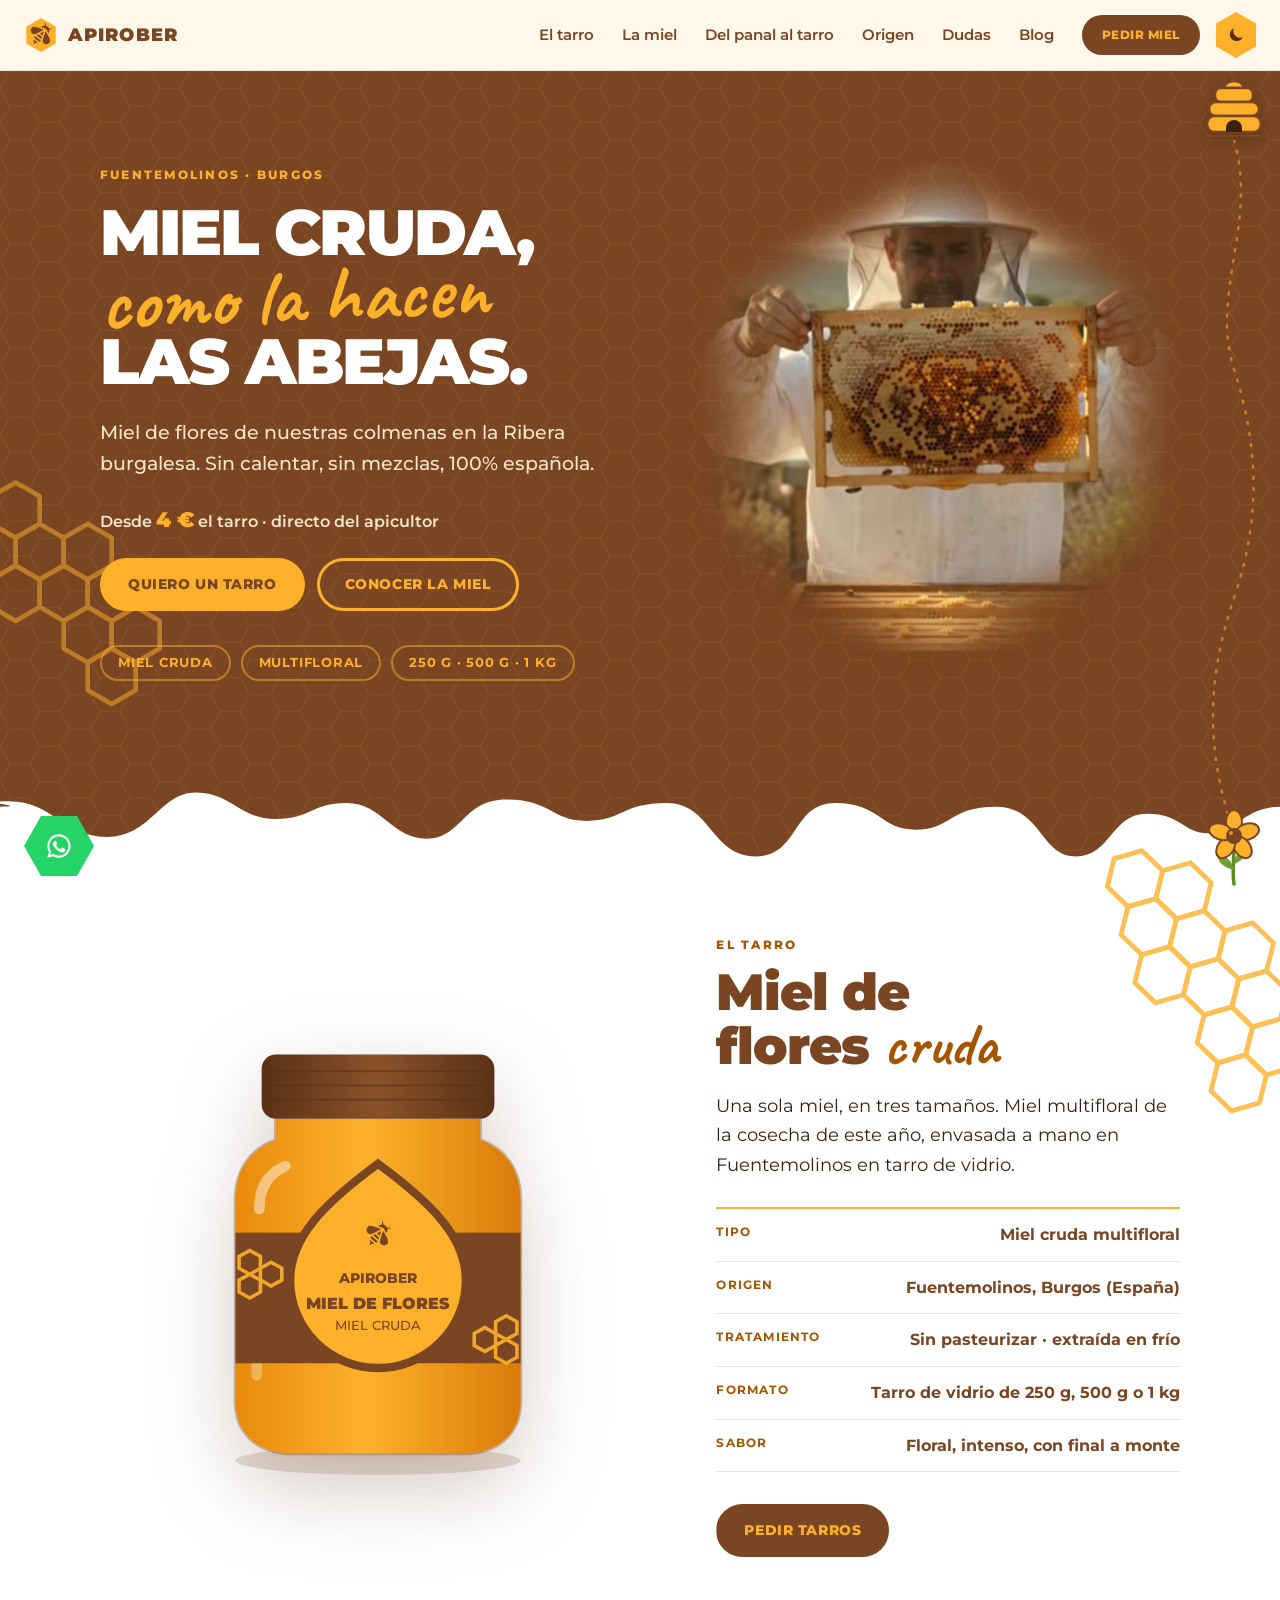
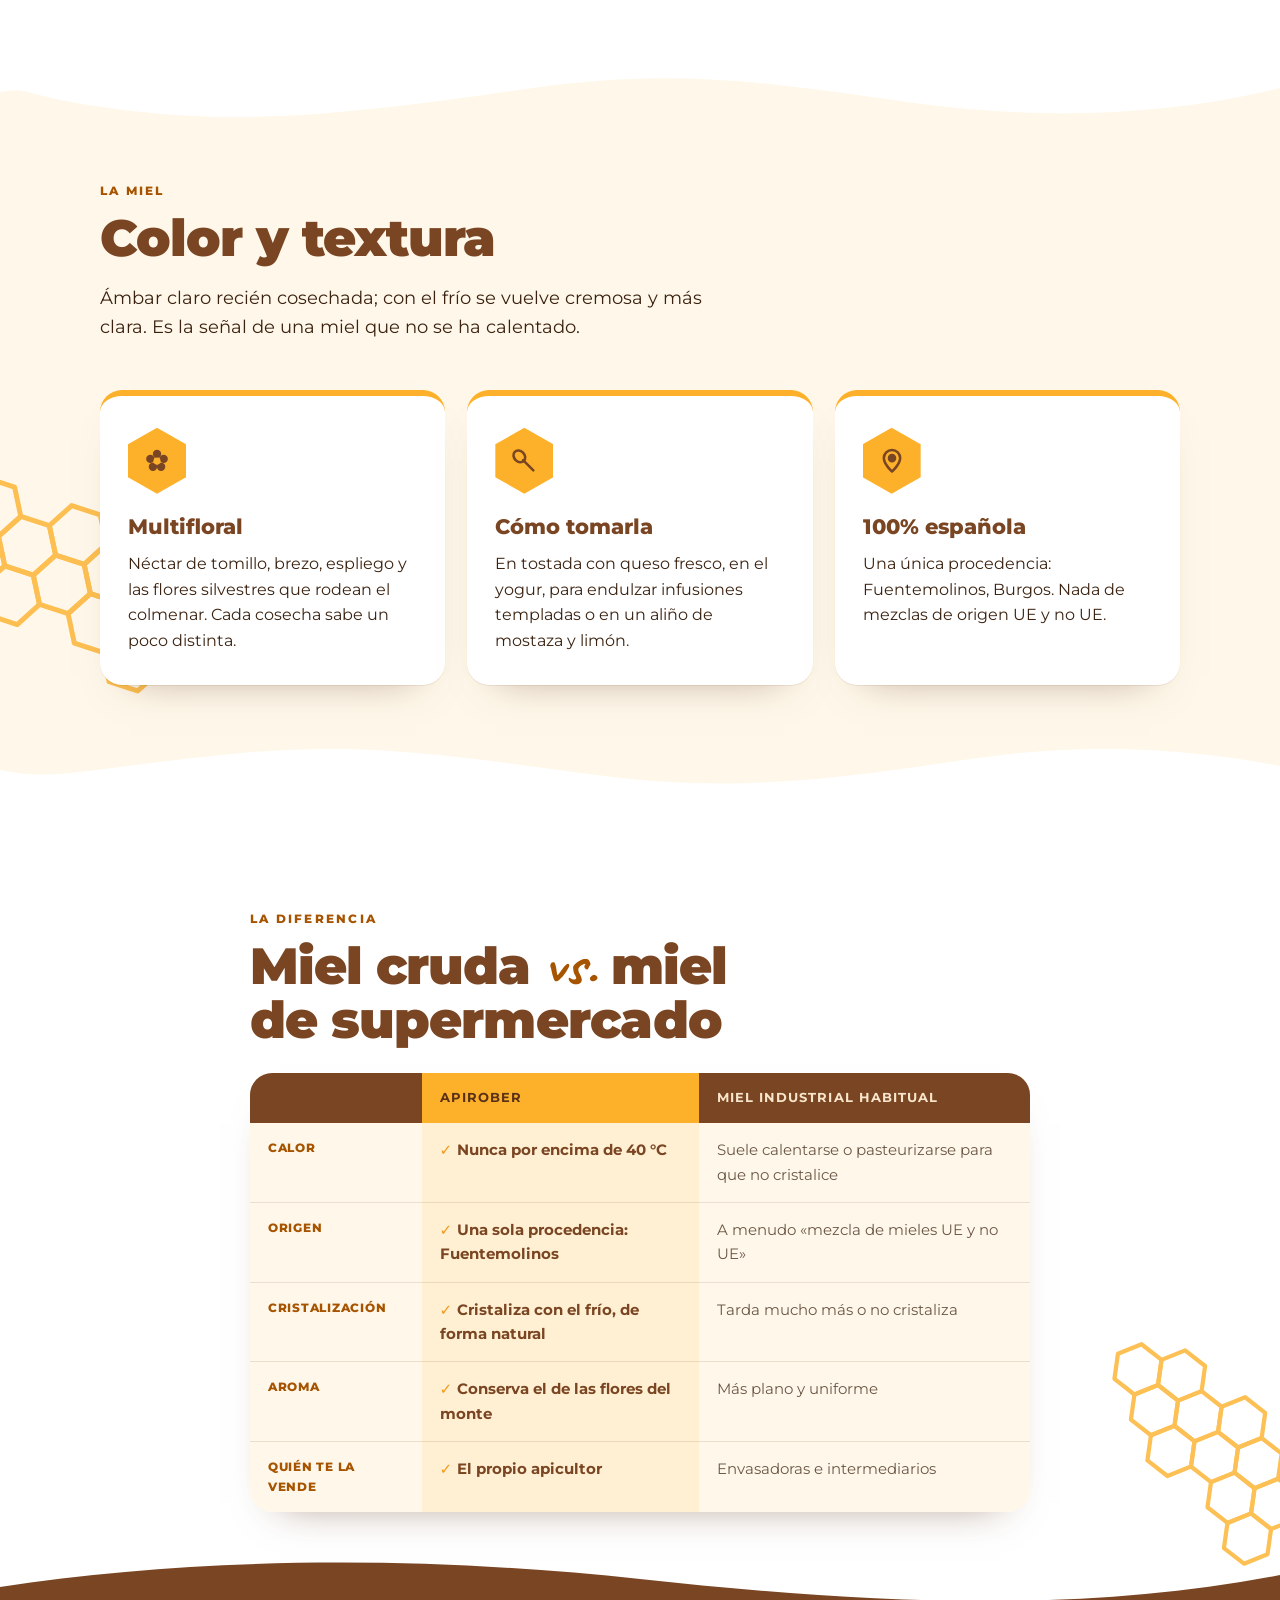
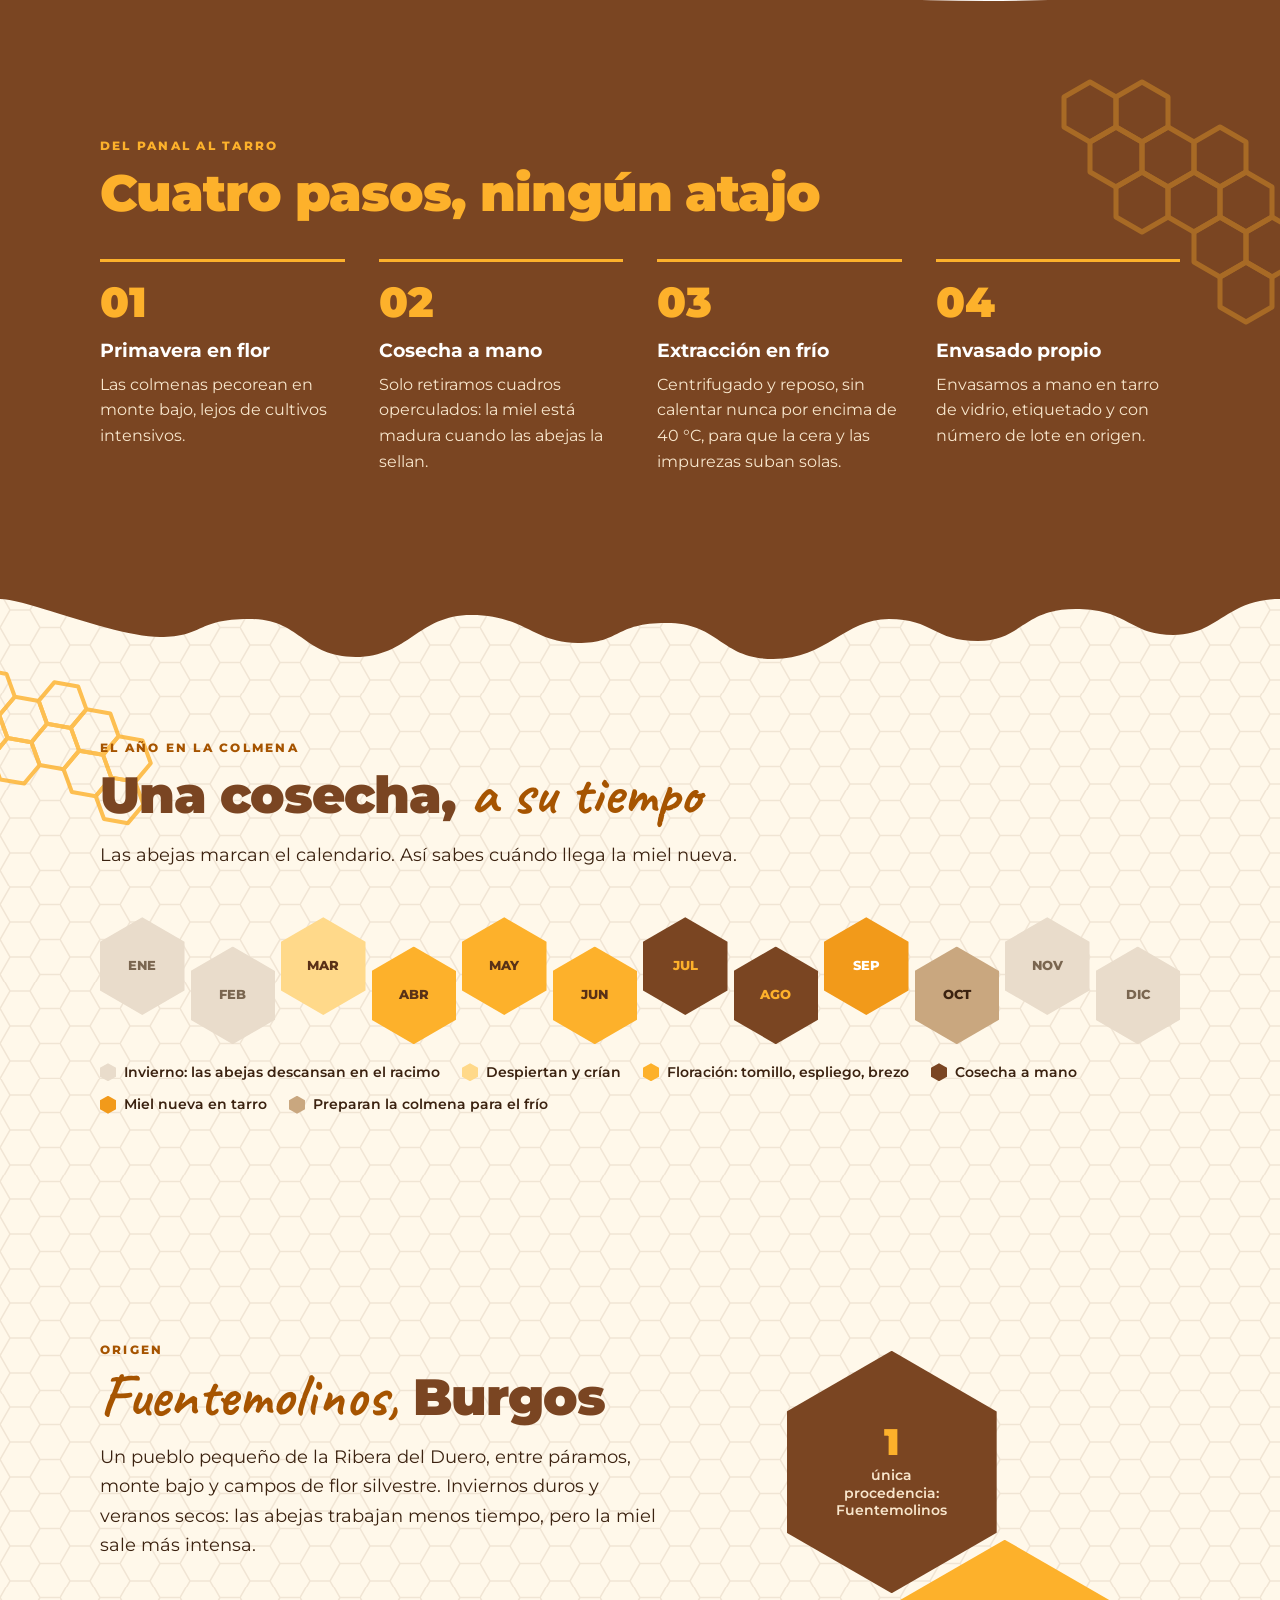
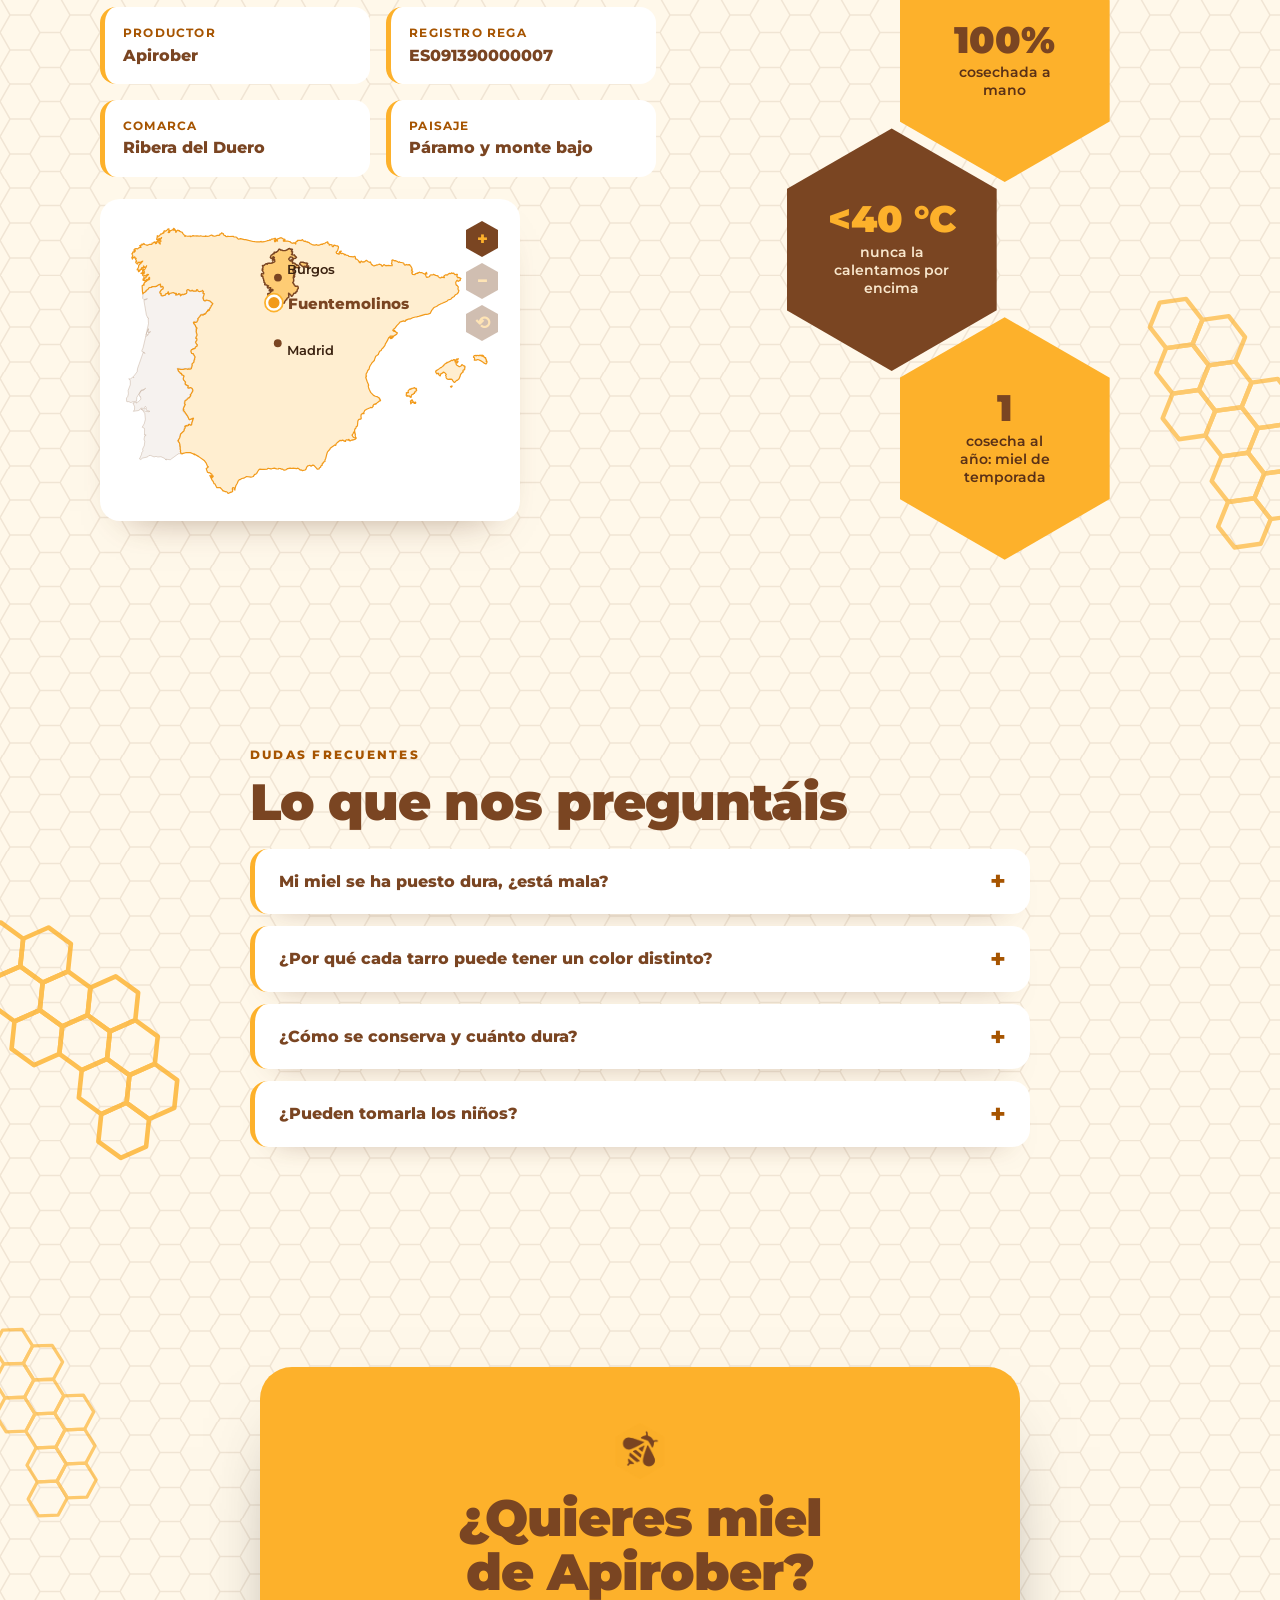
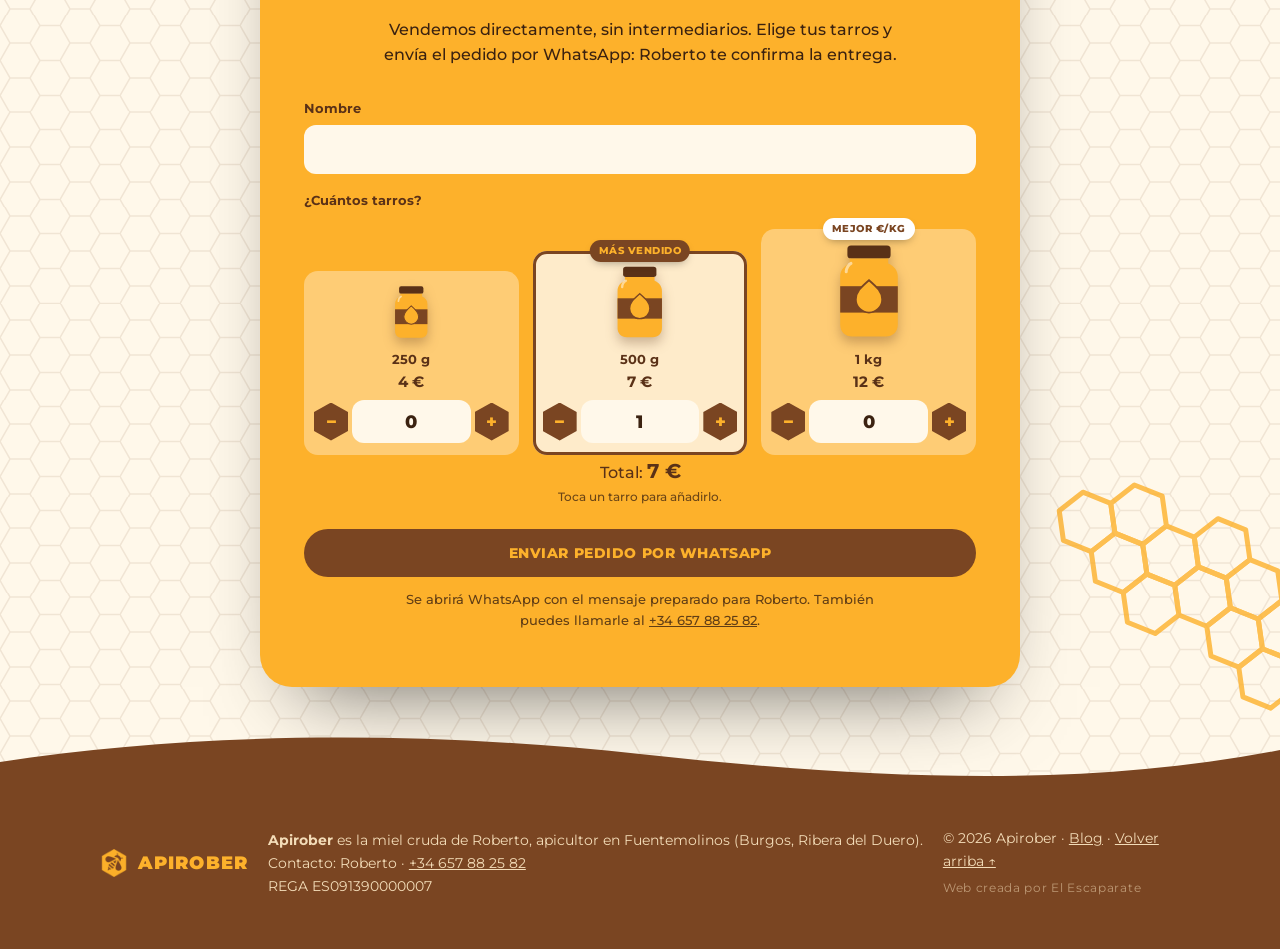
==== commit 58a57ed7: "Celdas de panal decorativas repartidas por la portada y fondo de celdas en las tarjetas del blog Co-" ====
--- a/index.html
+++ b/index.html
@@ -96,6 +96,7 @@
 
   <!-- PRODUCTO -->
   <section id="tarro" class="section product" style="padding-top:150px">
+    <svg class="combs deco d1" aria-hidden="true" viewBox="0 0 260 300"><use href="#comb"/></svg>
     <div class="wrap split">
       <figure class="jar reveal" aria-hidden="true">
         <svg viewBox="0 0 320 400">
@@ -138,6 +139,7 @@
 
   <!-- MIEL -->
   <section id="miel" class="section">
+    <svg class="combs deco d2" aria-hidden="true" viewBox="0 0 260 300"><use href="#comb"/></svg>
     <div class="wrap">
       <p class="eyebrow">La miel</p>
       <h2>Color y textura</h2>
@@ -164,6 +166,7 @@
 
   <!-- COMPARATIVA -->
   <section class="section compare" id="comparativa">
+    <svg class="combs deco d3" aria-hidden="true" viewBox="0 0 260 300"><use href="#comb"/></svg>
     <div class="wrap narrow">
       <p class="eyebrow">La diferencia</p>
       <h2>Miel cruda <span class="hand">vs.</span> miel de supermercado</h2>
@@ -199,6 +202,7 @@
 
   <!-- CALENDARIO -->
   <section class="section calendar" id="calendario">
+    <svg class="combs deco d4" aria-hidden="true" viewBox="0 0 260 300"><use href="#comb"/></svg>
     <div class="wrap">
       <p class="eyebrow">El año en la colmena</p>
       <h2>Una cosecha, <span class="hand">a su tiempo</span></h2>
@@ -217,6 +221,7 @@
 
   <!-- ORIGEN -->
   <section id="origen" class="section">
+    <svg class="combs deco d5" aria-hidden="true" viewBox="0 0 260 300"><use href="#comb"/></svg>
     <div class="wrap split">
       <div class="reveal">
         <p class="eyebrow">Origen</p>
@@ -257,6 +262,7 @@
 
   <!-- FAQ -->
   <section id="dudas" class="section faq">
+    <svg class="combs deco d6" aria-hidden="true" viewBox="0 0 260 300"><use href="#comb"/></svg>
     <div class="wrap narrow">
       <p class="eyebrow">Dudas frecuentes</p>
       <h2>Lo que nos preguntáis</h2>
@@ -271,6 +277,8 @@
 
   <!-- PEDIDOS -->
   <section id="pedidos" class="section order">
+    <svg class="combs deco d7" aria-hidden="true" viewBox="0 0 260 300"><use href="#comb"/></svg>
+    <svg class="combs deco d8" aria-hidden="true" viewBox="0 0 260 300"><use href="#comb"/></svg>
     <div class="wrap">
       <div class="order-card reveal">
         <img src="/assets/abeja.png?v=2" alt="" width="56" height="56">
--- a/assets/style.css
+++ b/assets/style.css
@@ -1,507 +1,555 @@
-:root{
-  --brown:#7a4522; --brown-d:#5a3117; --amber:#fdb12b; --amber-d:#f29a1a; --cream:#fff8ea; --card:#fff; --head:#7a4522; --accent:#a65400; --nav:rgba(255,248,234,.88);
-  --ink:#3b2210; --radius:22px; --wrap:1120px;
-}
-*{box-sizing:border-box;margin:0;padding:0}
-html{scroll-behavior:smooth;background:var(--brown)}
-body{font-family:Montserrat,system-ui,sans-serif;color:var(--ink);background:var(--cream);line-height:1.6;overflow-x:hidden}
-img,svg{display:block;max-width:100%}
-a{color:inherit}
-.skip{position:absolute;left:-999px}.skip:focus{left:16px;top:16px;z-index:99;background:#fff;padding:8px 14px}
-.wrap{max-width:var(--wrap);margin:0 auto;padding:0 20px}
-
-/* Botones */
-.btn{display:inline-block;background:var(--brown);color:var(--amber);font-weight:800;letter-spacing:.04em;text-transform:uppercase;font-size:.9rem;
-  padding:15px 28px;border-radius:999px;border:0;cursor:pointer;text-decoration:none;transition:transform .2s,box-shadow .2s;font-family:inherit}
-.btn:hover{transform:translateY(-2px);box-shadow:0 10px 24px -10px var(--brown)}
-.btn-ghost{background:transparent;color:var(--brown);box-shadow:inset 0 0 0 3px var(--brown)}
-.btn-sm{padding:10px 20px;font-size:.78rem}
-:focus-visible{outline:3px solid var(--amber-d);outline-offset:3px}
-
-/* Nav */
-.nav{position:sticky;top:0;z-index:50;display:flex;justify-content:space-between;align-items:center;padding:12px 24px;
-  background:var(--nav);backdrop-filter:blur(10px);border-bottom:1px solid rgba(122,69,34,.12)}
-.brand{display:flex;align-items:center;gap:10px;font-weight:900;letter-spacing:.06em;color:var(--head);text-decoration:none;font-size:1.15rem}
-.nav ul{display:flex;gap:28px;list-style:none;align-items:center}
-.nav ul a:not(.btn){text-decoration:none;font-weight:600;color:var(--head);font-size:.95rem}
-.nav ul a:not(.btn):hover{color:var(--accent)}
-.nav-toggle{display:none;background:var(--brown);color:var(--amber);border:0;border-radius:999px;padding:8px 16px;font:700 .85rem Montserrat,sans-serif}
-
-/* Hero */
-.hero{position:relative;z-index:1;overflow-x:clip;background:var(--brown);color:#f8e6cc;padding:90px 0 100px}
-.hero::before{content:"";position:absolute;inset:0 0 -80px;z-index:1;pointer-events:none;-webkit-mask:linear-gradient(#000 0 0) top/100% calc(100% - 79px) no-repeat,url(/assets/drip.svg) bottom/100% 80px no-repeat;mask:linear-gradient(#000 0 0) top/100% calc(100% - 79px) no-repeat,url(/assets/drip.svg) bottom/100% 80px no-repeat;opacity:.08;background:url("data:image/svg+xml,%3Csvg xmlns='http://www.w3.org/2000/svg' width='60' height='34.641' viewBox='0 0 60 34.641'%3E%3Cpath d='M40 17.32 30 34.641H10L0 17.32 10 0h20zM40 17.32h20' fill='none' stroke='%23fdb12b' stroke-width='1.5'/%3E%3C/svg%3E");background-size:60px 34.641px}
-.hero .combs-l{position:absolute;left:-60px;bottom:40px;width:240px;color:var(--amber);opacity:.5}
-.hero-in{position:relative;z-index:2;display:grid;grid-template-columns:1.15fr 1fr;gap:40px;align-items:center}
-.hero h1{font-size:clamp(2.4rem,5vw,4.1rem);font-weight:900;line-height:.98;letter-spacing:-.03em;color:#fff;text-transform:uppercase;margin:6px 0 24px}
-.hero h1 span{color:var(--amber)}
-.hero-lead{font-size:1.2rem;max-width:520px;margin-bottom:30px;font-weight:500}
-.hero-tags{list-style:none;display:flex;flex-wrap:wrap;gap:10px;margin-top:34px}
-.hero-tags li{border:2px solid rgba(253,177,43,.5);color:var(--amber);border-radius:999px;padding:6px 16px;font-weight:700;font-size:.8rem;text-transform:uppercase;letter-spacing:.06em}
-.ctas{display:flex;gap:12px;flex-wrap:wrap}
-.btn-amber{background:var(--amber);color:var(--brown)}
-.btn-ghost-light{background:transparent;color:var(--amber);box-shadow:inset 0 0 0 3px var(--amber)}
-.hero-art{position:relative;height:460px}
-.art-combs{position:absolute;right:-30px;bottom:0;width:210px;color:var(--amber);opacity:.85}
-.trail{position:absolute;left:0;top:0;width:75%}
-.flying-bee{position:absolute;left:4%;top:20px;width:70px;filter:drop-shadow(0 6px 10px rgba(0,0,0,.3));background:var(--amber);border-radius:50%;padding:8px;animation:buzz 3s ease-in-out infinite}
-.drip{position:absolute;left:0;bottom:-79px;width:100%;height:80px}
-.drip path{fill:var(--brown)}
-@keyframes float{50%{translate:0 -14px}}
-@keyframes buzz{25%{translate:4px -6px;rotate:6deg}75%{translate:-4px 4px;rotate:-6deg}}
-@media (max-width:820px){.hero-in{grid-template-columns:1fr}.hero-art{height:300px}.art-combs{width:150px}.hero{padding:60px 0 120px}}
-
-/* Secciones */
-.section{position:relative;padding:110px 0;overflow:hidden}
-.eyebrow{display:inline-block;text-transform:uppercase;letter-spacing:.18em;font-weight:800;font-size:.78rem;color:var(--accent);margin-bottom:10px}
-h2{font-size:clamp(2rem,4.5vw,3.2rem);font-weight:900;line-height:1.05;letter-spacing:-.02em;color:var(--head);margin-bottom:18px;text-wrap:balance}
-.lead{font-size:1.15rem;max-width:640px;margin-bottom:48px}
-.cards{list-style:none;display:grid;grid-template-columns:repeat(auto-fit,minmax(250px,1fr));gap:22px}
-.card{background:var(--card);border-radius:var(--radius);padding:32px 28px;box-shadow:0 1px 0 rgba(122,69,34,.1),0 20px 40px -30px rgba(90,49,23,.5);border-top:6px solid var(--amber)}
-.card h3{font-size:1.3rem;color:var(--head);margin:16px 0 8px;font-weight:800}
-.hex{display:grid;place-items:center;width:58px;height:66px;background:var(--amber);color:var(--brown);font-weight:900;font-size:1.4rem;
-  clip-path:polygon(50% 0,100% 25%,100% 75%,50% 100%,0 75%,0 25%)}
-.note{margin-top:34px;background:var(--amber);color:var(--brown-d);border-radius:var(--radius);padding:22px 28px;font-weight:500}
-
-.dark{background:var(--brown);color:#f8e6cc}
-.dark h2{color:var(--amber)}
-.dark{position:relative;overflow:hidden}
-.dark .combs-r{position:absolute;width:260px;color:var(--amber);right:-40px;top:40px;opacity:.35;pointer-events:none}
-.steps{list-style:none;display:grid;grid-template-columns:repeat(auto-fit,minmax(220px,1fr));gap:34px;margin-top:40px;counter-reset:s}
-.steps li{border-top:3px solid var(--amber);padding-top:20px}
-.steps span{font-size:2.6rem;font-weight:900;color:var(--amber);line-height:1}
-.steps h3{color:#fff;font-size:1.2rem;margin:10px 0 6px}
-
-.split{display:grid;grid-template-columns:1.2fr 1fr;gap:60px;align-items:center}
-.facts{display:grid;grid-template-columns:1fr 1fr;gap:16px}
-.facts div{background:var(--card);border-radius:16px;padding:16px 18px;border-left:5px solid var(--amber)}
-.facts dt{font-size:.75rem;text-transform:uppercase;letter-spacing:.1em;font-weight:700;color:var(--accent)}
-.facts dd{font-weight:800;color:var(--head);overflow-wrap:anywhere}
-.map{position:relative}
-.map svg{width:100%;border-radius:28px;box-shadow:0 30px 60px -30px rgba(90,49,23,.8)}
-.map figcaption{position:absolute;left:24px;bottom:22px;color:var(--amber);font-size:.85rem;letter-spacing:.06em}
-.map figcaption strong{font-size:1.4rem;color:#fff}
-
-.order{background:linear-gradient(var(--cream) 50%,var(--brown) 50%)}
-.order-card{max-width:760px;margin:0 auto;background:var(--amber);border-radius:32px;padding:56px 44px;text-align:center;box-shadow:0 40px 80px -40px rgba(0,0,0,.6)}
-.order-card img{margin:0 auto 12px}
-.order-card p{font-weight:500;max-width:520px;margin:0 auto}
-.order-form{display:grid;grid-template-columns:1fr 1fr;gap:16px;align-items:end;margin:30px 0 12px;text-align:left}
-.order-form label{font-weight:700;font-size:.82rem;color:var(--brown-d);display:grid;gap:6px}
-.order-form input{font:500 1rem Montserrat,sans-serif;padding:13px 16px;border-radius:12px;border:2px solid transparent;background:var(--cream);color:var(--ink)}
-.order-form input:focus{border-color:var(--brown);outline:none}
-.full{grid-column:1/-1}
-.small{font-size:.82rem;opacity:.8}
-
-.foot{background:var(--brown);color:#f3dcb8;padding:20px 0 50px}
-.foot-in{display:grid;grid-template-columns:repeat(3,auto);justify-content:space-between;gap:20px;align-items:center;font-size:.9rem}
-.foot .brand{color:var(--amber)}
-
-/* Animación */
-.js .reveal{opacity:0;translate:0 26px;transition:opacity .8s ease,translate .8s cubic-bezier(.2,.7,.2,1)}
-.js .reveal.in{opacity:1;translate:0 0}
-@media (prefers-reduced-motion:reduce){*{transition:none!important;scroll-behavior:auto!important}.js .reveal{opacity:1;translate:0;scale:1}}
-
-@media (max-width:820px){
-  .dark .combs-r{width:130px;right:-30px;top:20px;opacity:.25}
-  .nav-toggle{display:block}
-  .nav ul{display:none;position:absolute;right:16px;top:60px;flex-direction:column;align-items:stretch;gap:4px;background:var(--cream);padding:14px;border-radius:18px;box-shadow:0 20px 40px -20px rgba(0,0,0,.4)}
-  .nav ul.open{display:flex}
-  .nav ul a:not(.btn){display:block;padding:10px 14px}
-  .split{grid-template-columns:1fr}
-  .foot-in{grid-template-columns:1fr;text-align:center;justify-items:center}
-  .section{padding:80px 0}
-}
-@media (max-width:480px){
-  .order-card{padding:40px 22px}
-  .order-form{grid-template-columns:1fr}
-  .facts{grid-template-columns:1fr}
-}
-.flying-bee{padding:0!important;background:none!important;border-radius:0!important}
-
-/* Mejoras v2 */
-.nw{white-space:nowrap}
-.hex svg{width:28px;height:28px}
-.product{background:var(--card)}
-.jar svg{width:100%;max-width:380px;margin:0 auto;filter:drop-shadow(0 30px 40px rgba(90,49,23,.25))}
-.jar.in svg{animation:float 7s ease-in-out infinite}
-.spec{list-style:none;margin:-20px 0 32px;border-top:2px solid var(--amber)}
-.spec li{display:flex;justify-content:space-between;gap:16px;padding:13px 0;border-bottom:1px solid rgba(122,69,34,.15)}
-.spec span{text-transform:uppercase;font-size:.75rem;letter-spacing:.1em;font-weight:700;color:var(--accent)}
-.spec b{color:var(--head);text-align:right}
-.narrow{max-width:820px}
-.qa{display:grid;gap:12px;margin-top:20px}
-.qa details{background:var(--card);border-radius:18px;padding:0 24px;border-left:5px solid var(--amber);box-shadow:0 16px 30px -26px rgba(90,49,23,.6)}
-.qa summary{cursor:pointer;list-style:none;padding:20px 30px 20px 0;font-weight:800;color:var(--head);position:relative}
-.qa summary::-webkit-details-marker{display:none}
-.qa summary::after{content:"+";position:absolute;right:0;top:50%;translate:0 -50%;font-size:1.6rem;color:var(--accent);transition:rotate .25s}
-.qa details[open] summary::after{rotate:45deg}
-.qa details p{padding:0 0 20px}
-@media (max-width:820px){.spec li{flex-direction:column;gap:2px}.spec b{text-align:left}.jar svg{max-width:260px}}
-
-.sizes{border:0;padding:0;margin:0;min-width:0}
-.sizes-row{display:grid;grid-template-columns:repeat(3,1fr);gap:14px}
-.sizes legend{font-weight:700;font-size:.82rem;color:var(--brown-d);padding:0;margin-bottom:8px}
-.sizes label{text-align:center;justify-items:center;background:rgba(255,255,255,.35);border-radius:14px;padding:10px 10px 12px}
-.sizes input{text-align:center;width:100%;font-weight:800;font-size:1.15rem}
-.order-form .btn{margin-top:6px}
-
-/* ===== v3 ===== */
-/* 5. Gota que se rellena */
-.blob{position:absolute;right:8%;top:10px;width:300px;height:360px;transform:rotate(-10deg);transform-origin:50% 94%;filter:drop-shadow(0 40px 50px rgba(0,0,0,.35));overflow:visible}
-.honey-level{transform:translateY(360px)}
-.hero-art.in .honey-level{animation:fill 3.2s cubic-bezier(.3,.6,.3,1) .3s forwards}
-.honey-wave{animation:wave 3s linear infinite}
-@keyframes fill{to{transform:translateY(22px)}}
-@keyframes wave{to{transform:translateX(150px)}}
-.falling-drop{position:absolute;right:calc(8% + 144px);top:360px;width:12px;height:16px;background:var(--amber);border-radius:50% 50% 50% 50%/60% 60% 40% 40%;opacity:0}
-.hero-art.in .falling-drop{animation:drip 3.5s ease-in 3.6s infinite}
-@keyframes drip{0%{opacity:0;transform:translateY(-14px) scale(.4)}15%{opacity:1;transform:translateY(-6px) scale(1)}35%{transform:translateY(-6px) scaleY(1.25)}70%{opacity:1;transform:translateY(90px)}75%,100%{opacity:0;transform:translateY(96px) scale(1.4,.3)}}
-
-/* 6. Abeja del scroll: colmena arriba, flor abajo */
-.scroll-bee{position:fixed;right:14px;top:78px;bottom:14px;width:64px;z-index:40;pointer-events:none}
-.scroll-bee .hive{position:absolute;left:0;top:0;width:64px;height:64px;filter:drop-shadow(0 4px 6px rgba(0,0,0,.2));transform-origin:50% 100%}
-.scroll-bee.home .hive{animation:hum 1.6s ease-in-out infinite}
-@keyframes hum{50%{transform:scale(1.04,.97)}}
-.scroll-bee .trail{position:absolute;left:0;right:0;top:62px;bottom:52px;width:100%;height:calc(100% - 114px);opacity:.55}
-.scroll-bee .flower{position:absolute;left:0;bottom:0;width:64px;height:80px;transform-origin:50% 100%;transition:transform .5s}
-.scroll-bee.landed .flower{animation:sway 2.4s ease-in-out infinite}
-@keyframes sway{25%{transform:rotate(-4deg)}75%{transform:rotate(4deg)}}
-.scroll-bee .sbee{position:absolute;left:0;top:0;width:40px;height:40px;will-change:transform;transition:opacity .25s;
-  filter:drop-shadow(1.5px 0 0 #fdb12b) drop-shadow(-1.5px 0 0 #fdb12b) drop-shadow(0 1.5px 0 #fdb12b) drop-shadow(0 -1.5px 0 #fdb12b) drop-shadow(0 5px 5px rgba(0,0,0,.25))}
-@media (max-width:1100px){.scroll-bee{display:none}}
-
-/* 7. Barra fija en móvil */
-.mobile-cta{display:none}
-@media (max-width:820px){
-  .mobile-cta{display:flex;position:fixed;left:12px;right:12px;bottom:12px;z-index:60;align-items:center;justify-content:space-between;gap:10px;
-    background:var(--brown);color:#f8e6cc;border-radius:999px;padding:8px 8px 8px 20px;font-weight:700;font-size:.85rem;
-    box-shadow:0 14px 30px -10px rgba(0,0,0,.5);transition:transform .35s,opacity .35s}
-  .mobile-cta.hide{transform:translateY(130%);opacity:0}
-  .foot{padding-bottom:100px}
-}
-
-/* 8. Tarros a escala */
-.sizes-row{align-items:end}
-.size{display:grid;gap:6px;justify-items:center}
-.jar-btn{background:none;border:0;cursor:pointer;padding:4px;border-radius:12px;transition:transform .2s}
-.jar-btn:hover{transform:translateY(-4px) rotate(-3deg)}
-.jar-btn svg{display:block;width:auto;filter:drop-shadow(0 6px 6px rgba(90,49,23,.3))}
-.size.picked{background:rgba(255,255,255,.75)!important;box-shadow:inset 0 0 0 3px var(--brown)}
-.size.bump .jar-btn{animation:bump .35s}
-@keyframes bump{40%{transform:scale(1.15) rotate(4deg)}}
-.stepper{display:flex;align-items:center;gap:4px;width:100%}
-.stepper button{flex:none;width:30px;height:30px;border-radius:50%;border:0;background:var(--brown);color:var(--amber);font:800 1.1rem/1 Montserrat,sans-serif;cursor:pointer}
-.stepper input{min-width:0;padding:8px 2px!important}
-.stepper input::-webkit-inner-spin-button{display:none}
-.stepper input{-moz-appearance:textfield}
-.hint{font-size:.78rem;margin-top:8px;opacity:.75;text-align:center}
-
-/* 9. Bordes entre secciones: ola suave arriba, miel que se derrite abajo (mismo lenguaje que la portada) */
-.hex-edges{overflow:visible;overflow-x:clip;z-index:2}
-.hex-edges::before,.hex-edges::after,.hex-top::before{content:"";position:absolute;left:0;right:0;height:70px;background:var(--brown);pointer-events:none}
-.hex-edges::before,.hex-top::before{top:-69px;-webkit-mask:url("data:image/svg+xml,%3Csvg xmlns='http://www.w3.org/2000/svg' viewBox='0 0 1440 70' preserveAspectRatio='none'%3E%3Cpath d='M0 70V34C220 4 470 2 720 26S1210 62 1440 22V70z'/%3E%3C/svg%3E") 0 0/100% 100% no-repeat;mask:url("data:image/svg+xml,%3Csvg xmlns='http://www.w3.org/2000/svg' viewBox='0 0 1440 70' preserveAspectRatio='none'%3E%3Cpath d='M0 70V34C220 4 470 2 720 26S1210 62 1440 22V70z'/%3E%3C/svg%3E") 0 0/100% 100% no-repeat}
-.hex-edges::after{bottom:-89px;height:90px;-webkit-mask:url("data:image/svg+xml,%3Csvg xmlns='http://www.w3.org/2000/svg' viewBox='0 0 1440 90' preserveAspectRatio='none'%3E%3Cpath d='M0 0h1440v16c-60 0-70 36-120 36s-50-26-110-26-60 32-110 32-50-22-100-22-70 40-130 40-60-36-120-36-50 20-100 20-60-28-120-28-70 42-130 42-60-38-120-38-50 18-100 18S30 16 0 16z'/%3E%3C/svg%3E") 0 0/100% 100% no-repeat;mask:url("data:image/svg+xml,%3Csvg xmlns='http://www.w3.org/2000/svg' viewBox='0 0 1440 90' preserveAspectRatio='none'%3E%3Cpath d='M0 0h1440v16c-60 0-70 36-120 36s-50-26-110-26-60 32-110 32-50-22-100-22-70 40-130 40-60-36-120-36-50 20-100 20-60-28-120-28-70 42-130 42-60-38-120-38-50 18-100 18S30 16 0 16z'/%3E%3C/svg%3E") 0 0/100% 100% no-repeat}
-.hex-top{position:relative;z-index:2}
-.dark .combs-r{z-index:0}
-.order{background:var(--cream)}
-.order .order-card{position:relative;z-index:1}
-
-/* 10. Modo oscuro */
-@media (prefers-color-scheme:dark){
-  :root:not([data-theme="light"]){--cream:#1c120b; --card:#2a1b10; --ink:#f1e2cc; --head:#fdb12b; --accent:#fdb12b; --nav:rgba(28,18,11,.88)}
-  :root:not([data-theme="light"]) .btn:not(.btn-ghost-light){background:var(--amber);color:var(--brown-d)}
-  :root:not([data-theme="light"]) .btn-ghost{color:var(--amber);box-shadow:inset 0 0 0 3px var(--amber)}
-  :root:not([data-theme="light"]) .nav{border-bottom-color:rgba(253,177,43,.15)}
-  :root:not([data-theme="light"]) .nav-toggle{background:var(--amber);color:var(--brown-d)}
-  :root:not([data-theme="light"]) .order-card{color:var(--brown-d)}
-  :root:not([data-theme="light"]) .order-card h2{color:var(--brown)}
-  :root:not([data-theme="light"]) .order-card .btn{background:var(--brown);color:var(--amber)}
-  :root:not([data-theme="light"]) .order-form input{background:#fff8ea}
-  :root:not([data-theme="light"]) .spec li,:root:not([data-theme="light"]) .qa details{border-color:rgba(253,177,43,.18)}
-  :root:not([data-theme="light"]) .jar svg{filter:drop-shadow(0 30px 40px rgba(0,0,0,.5))}
-  :root:not([data-theme="light"]) .drip path{fill:var(--brown)}
-
-}
-:root[data-theme="dark"]{--cream:#1c120b; --card:#2a1b10; --ink:#f1e2cc; --head:#fdb12b; --accent:#fdb12b; --nav:rgba(28,18,11,.88)}
-  :root[data-theme="dark"] .btn:not(.btn-ghost-light){background:var(--amber);color:var(--brown-d)}
-  :root[data-theme="dark"] .btn-ghost{color:var(--amber);box-shadow:inset 0 0 0 3px var(--amber)}
-  :root[data-theme="dark"] .nav{border-bottom-color:rgba(253,177,43,.15)}
-  :root[data-theme="dark"] .nav-toggle{background:var(--amber);color:var(--brown-d)}
-  :root[data-theme="dark"] .order-card{color:var(--brown-d)}
-  :root[data-theme="dark"] .order-card h2{color:var(--brown)}
-  :root[data-theme="dark"] .order-card .btn{background:var(--brown);color:var(--amber)}
-  :root[data-theme="dark"] .order-form input{background:#fff8ea}
-  :root[data-theme="dark"] .spec li,:root[data-theme="dark"] .qa details{border-color:rgba(253,177,43,.18)}
-  :root[data-theme="dark"] .jar svg{filter:drop-shadow(0 30px 40px rgba(0,0,0,.5))}
-  :root[data-theme="dark"] .drip path{fill:var(--brown)}
-:root[data-theme="dark"]{color-scheme:dark}:root[data-theme="light"]{color-scheme:light}
-@media (prefers-reduced-motion:reduce){.honey-level{transform:translateY(22px)!important}.falling-drop,.scroll-bee .sbee,.scroll-bee .trail{display:none}}
-html:not(.js) .honey-level{transform:translateY(22px)}
-.order-form input{color:#3b2210}
-.mobile-cta span{min-width:0;overflow:hidden;text-overflow:ellipsis;white-space:nowrap}.mobile-cta .btn{flex:none}
-
-/* Abeja que sigue el cursor */
-.cursor-bee{position:fixed;left:0;top:0;width:40px;height:40px;z-index:80;pointer-events:none;opacity:0;transition:opacity .3s;will-change:transform;
-  filter:drop-shadow(1.5px 0 0 #fdb12b) drop-shadow(-1.5px 0 0 #fdb12b) drop-shadow(0 1.5px 0 #fdb12b) drop-shadow(0 -1.5px 0 #fdb12b) drop-shadow(0 6px 6px rgba(0,0,0,.25))}
-.cursor-bee.on{opacity:1}
-@media (hover:none),(pointer:coarse),(prefers-reduced-motion:reduce){.cursor-bee{display:none}}
-
-/* Botón de modo claro/oscuro */
-.theme-toggle{width:40px;height:40px;border-radius:50%;border:2px solid var(--head);background:transparent;color:var(--head);cursor:pointer;display:grid;place-items:center;transition:transform .3s}
-.theme-toggle:hover{transform:rotate(-20deg)}
-.theme-toggle svg{width:20px;height:20px;grid-area:1/1}
-.theme-toggle .i-sun{display:none}
-:root[data-theme="dark"] .theme-toggle .i-sun{display:block}
-:root[data-theme="dark"] .theme-toggle .i-moon{display:none}
-@media (prefers-color-scheme:dark){
-  :root:not([data-theme="light"]) .theme-toggle .i-sun{display:block}
-  :root:not([data-theme="light"]) .theme-toggle .i-moon{display:none}
-}
-.nav nav{display:flex;align-items:center;gap:16px}
-@media (max-width:820px){.nav nav{flex-direction:row-reverse;gap:8px}}
-.hero .eyebrow,.dark .eyebrow{color:var(--amber)}
-
-/* Cifras de Origen en panal */
-.stats{--w:min(210px,40vw);--g:8px;list-style:none;display:grid;width:calc(var(--w)*1.5 + var(--g));margin:0 auto}
-.stats li{width:var(--w);aspect-ratio:.866;clip-path:polygon(50% 0,100% 25%,100% 75%,50% 100%,0 75%,0 25%);
-  background:var(--brown);color:#f8e6cc;display:grid;place-content:center;justify-items:center;text-align:center;gap:6px;padding:0 16%;margin-bottom:calc(var(--w)*-.2887 + var(--g)*.866)}
-.stats li:nth-child(even){margin-left:calc(var(--w)*.5 + var(--g))}
-.stats li:nth-child(even){background:var(--amber);color:var(--brown-d)}
-.stats b{font-size:clamp(1.6rem,4.5vw,2.3rem);font-weight:900;line-height:1;color:var(--amber)}
-.stats li:nth-child(even) b{color:var(--brown)}
-.stats span{font-weight:600;font-size:clamp(.72rem,2.4vw,.86rem);line-height:1.3}
-@media (max-width:560px){
-  .sizes-row{gap:8px}
-  .sizes label{padding:8px 4px 10px}
-  .stepper{gap:2px}
-  .stepper button{width:26px;height:26px;font-size:1rem}
-  .stepper input{padding:6px 0!important;font-size:1.05rem;min-width:24px}
-}
-/* WhatsApp: barra en móvil y botón flotante en escritorio */
-.wa-btn{display:inline-flex;align-items:center;gap:6px}.wa-btn svg{width:18px;height:18px}
-.wa-fab{position:fixed;left:24px;bottom:24px;z-index:60;display:flex;align-items:center;gap:0;height:56px;padding:0 14px;border-radius:999px;
-  background:#25d366;color:#fff;text-decoration:none;font-weight:800;font-size:.9rem;box-shadow:0 12px 28px -8px rgba(0,0,0,.45);
-  transition:gap .25s,padding .25s,transform .25s,opacity .3s}
-.wa-fab svg{width:28px;height:28px;flex:none}
-.wa-fab span{max-width:0;overflow:hidden;white-space:nowrap;transition:max-width .3s}
-.wa-fab:hover,.wa-fab:focus-visible{gap:8px;padding:0 20px 0 16px;transform:translateY(-2px)}
-.wa-fab:hover span,.wa-fab:focus-visible span{max-width:120px}
-.wa-fab.hide{opacity:0;pointer-events:none;transform:translateY(20px)}
-
-@media (max-width:820px){.wa-fab{display:none}}
-.size .price{display:block;font-size:.95rem;color:var(--brown-d)}
-.total{text-align:center;font-weight:700;margin-top:12px;color:var(--brown-d)}.total b{font-size:1.25rem}
-/* Resumen del pedido antes de abrir WhatsApp */
-.resumen{margin:auto;border:0;border-radius:var(--radius);padding:28px 26px 24px;width:min(420px,calc(100% - 32px));background:var(--card);color:var(--ink);
-  box-shadow:0 30px 60px -20px rgba(0,0,0,.5);text-align:left}
-.resumen::backdrop{background:rgba(40,20,8,.55);backdrop-filter:blur(3px)}
-.resumen[open]{animation:pop .25s ease-out}
-@keyframes pop{from{opacity:0;transform:translateY(12px) scale(.97)}}
-.resumen h3{color:var(--head);margin:0 0 14px;font-size:1.3rem}
-.resumen ul{list-style:none;padding:0;margin:0 0 6px}
-.resumen li{display:flex;justify-content:space-between;gap:12px;padding:9px 0;border-bottom:1px dashed rgba(122,69,34,.3)}
-.resumen-total{display:flex;justify-content:space-between;font-weight:800;font-size:1.15rem;color:var(--head);margin:10px 0 6px}
-.resumen-btns{display:flex;gap:10px;margin-top:16px}.resumen-btns .btn{flex:1;padding-left:10px;padding-right:10px}
-
-/* ===== v4 ===== */
-.sr{position:absolute;width:1px;height:1px;overflow:hidden;clip:rect(0 0 0 0);white-space:nowrap}
-/* 5. Letra manuscrita en palabras sueltas */
-.hand{font-family:Caveat,cursive;font-weight:700;text-transform:none;letter-spacing:0;font-size:1.18em;line-height:.8}
-.hero h1 .hand{font-size:1.25em;display:inline-block;transform:rotate(-2deg)}
-h2 .hand{color:var(--accent)}
-.dark h2 .hand{color:#fff}
-
-/* 1. Portada: precio a la vista */
-.from{display:inline-block;margin:-10px 0 22px;color:#f8e6cc;font-weight:600}
-.from b{color:var(--amber);font-size:1.3em;font-weight:900}
-@media (max-width:820px){
-  .hero{padding:34px 0 90px}
-  .hero h1{margin:4px 0 14px}
-  .hero-lead{font-size:1.02rem;margin-bottom:18px}
-  .from{margin:-4px 0 16px;font-size:.95rem}
-  .hero-tags{margin-top:22px}
-  .hero-art{height:240px}
-  .blob{width:200px;height:240px;right:6%}
-  .falling-drop{right:calc(6% + 94px);top:236px}
-}
-
-/* 2. El tarro se llena al aparecer */
-.jar-level{transform:translateY(300px);transition:transform 2.6s cubic-bezier(.3,.6,.3,1) .3s}
-.jar.in .jar-level,html:not(.js) .jar-level{transform:none}
-
-/* 3. Etiquetas de los tamaños */
-.size{position:relative}
-.badge{position:absolute;top:-11px;left:50%;translate:-50% 0;white-space:nowrap;background:var(--brown);color:var(--amber);font-size:.62rem;font-weight:800;
-  text-transform:uppercase;letter-spacing:.05em;padding:3px 9px;border-radius:999px;box-shadow:0 4px 10px -4px rgba(0,0,0,.4)}
-.badge-alt{background:#fff;color:var(--brown)}
-.sizes-row{padding-top:10px}
-@media (max-width:400px){.badge{font-size:.55rem;padding:3px 6px}}
-
-/* 7. Comparativa */
-.compare{background:var(--card)}
-.cmp-wrap{overflow-x:auto;margin-top:26px;border-radius:var(--radius);box-shadow:0 20px 40px -30px rgba(90,49,23,.6)}
-.cmp{width:100%;border-collapse:collapse;background:var(--cream);font-size:.95rem}
-.cmp th,.cmp td{padding:15px 18px;text-align:left;vertical-align:top;border-bottom:1px solid rgba(122,69,34,.14)}
-.cmp thead th{background:var(--brown);color:#f8e6cc;font-size:.8rem;text-transform:uppercase;letter-spacing:.08em}
-.cmp thead th:nth-child(2){background:var(--amber);color:var(--brown-d)}
-.cmp tbody th{font-weight:800;color:var(--accent);font-size:.78rem;text-transform:uppercase;letter-spacing:.06em;width:22%}
-.cmp td:nth-child(2){font-weight:700;color:var(--head);background:rgba(253,177,43,.12)}
-.cmp td:nth-child(2)::before{content:"✓ ";color:var(--amber-d);font-weight:900}
-.cmp td:nth-child(3){opacity:.75}
-.cmp tr:last-child>*{border-bottom:0}
-@media (max-width:620px){
-  .cmp thead{display:none}
-  .cmp tr{display:grid;grid-template-columns:1fr 1fr;border-bottom:1px solid rgba(122,69,34,.2)}
-  .cmp tbody th{grid-column:1/-1;padding:12px 14px 4px;border:0;width:auto}
-  .cmp td{padding:6px 14px 14px;border:0;font-size:.88rem}
-  .cmp td:nth-child(3)::before{content:"Industrial: ";font-weight:700}
-}
-
-/* 6. Calendario */
-.calendar{padding-top:150px}
-.foot{padding-top:30px}
-.months{list-style:none;display:grid;grid-template-columns:repeat(12,1fr);gap:6px;margin-top:10px}
-.months li{aspect-ratio:.866;clip-path:polygon(50% 0,100% 25%,100% 75%,50% 100%,0 75%,0 25%);display:grid;place-items:center;font-weight:800;font-size:.8rem;text-transform:uppercase}
-.months li:nth-child(even){translate:0 30%}
-.m-rest{background:#e9dccb;color:#7a6650}.m-wake{background:#ffd98a;color:var(--brown-d)}.m-flor{background:var(--amber);color:var(--brown-d)}
-.m-cos{background:var(--brown);color:var(--amber)}.m-new{background:var(--amber-d);color:#fff}.m-prep{background:#c9a77f;color:#3b2210}
-.legend{list-style:none;display:flex;flex-wrap:wrap;gap:10px 22px;margin-top:46px;font-size:.88rem;font-weight:600}
-.legend li{display:flex;align-items:center;gap:8px;background:none!important;color:inherit!important}
-.legend li::before{content:"";width:16px;height:18px;flex:none;clip-path:polygon(50% 0,100% 25%,100% 75%,50% 100%,0 75%,0 25%)}
-.legend .m-rest::before{background:#e9dccb}.legend .m-wake::before{background:#ffd98a}.legend .m-flor::before{background:var(--amber)}
-.legend .m-cos::before{background:var(--brown)}.legend .m-new::before{background:var(--amber-d)}.legend .m-prep::before{background:#c9a77f}
-@media (max-width:700px){.months{grid-template-columns:repeat(6,1fr);row-gap:22px}.months li{font-size:.72rem}}
-:root[data-theme="dark"] .legend .m-cos::before{box-shadow:inset 0 0 0 2px var(--amber)}
-:root[data-theme="dark"] .m-cos{outline:0;background:#4a2a13}
-@media (prefers-color-scheme:dark){:root:not([data-theme="light"]) .m-cos{background:#4a2a13}}
-
-/* 8. Mapa */
-.mini-map{position:relative;margin-top:22px;background:var(--card);border-radius:20px;padding:14px;max-width:420px;box-shadow:0 20px 40px -30px rgba(90,49,23,.6)}
-.mini-map svg{width:100%;height:auto;display:block;border-radius:10px;cursor:grab;touch-action:pan-y;user-select:none}
-.mini-map.zoomed svg{touch-action:none}
-.mini-map svg.drag{cursor:grabbing}
-.mini-map path{vector-effect:non-scaling-stroke}
-.mini-map .nb{fill:rgba(122,69,34,.07);stroke:rgba(122,69,34,.25);stroke-width:.8}
-.mini-map .land{fill:rgba(253,177,43,.22);stroke:var(--amber-d);stroke-width:1.2;stroke-linejoin:round}
-.mini-map .city{fill:var(--brown)}
-.mini-map text{font:600 13px Montserrat,sans-serif;fill:var(--ink)}
-.mini-map .here{fill:var(--amber-d);stroke:#fff;stroke-width:2.5}
-.mini-map .here-t{font-weight:800;font-size:15px;fill:var(--head)}
-.mini-map .pulse{fill:var(--amber);transform-box:fill-box;transform-origin:center;animation:pulse 2s ease-out infinite}
-@keyframes pulse{from{transform:scale(.6);opacity:.8}to{transform:scale(2.4);opacity:0}}
-@media (prefers-color-scheme:dark){:root:not([data-theme="light"]) .mini-map .city{fill:var(--amber)}}
-:root[data-theme="dark"] .mini-map .city{fill:var(--amber)}
-
-/* 9. Gracias */
-.thanks{position:fixed;left:50%;bottom:24px;z-index:90;translate:-50% 0;display:flex;align-items:center;gap:12px;width:max-content;max-width:calc(100% - 32px);
-  background:var(--brown);color:#f8e6cc;border-radius:999px;padding:10px 22px 10px 12px;box-shadow:inset 0 0 0 2px var(--amber),0 18px 40px -12px rgba(0,0,0,.55);
-  transition:opacity .4s,transform .4s;animation:toast .45s cubic-bezier(.2,.9,.3,1.3)}
-@keyframes toast{from{opacity:0;transform:translateY(30px)}}
-.thanks.out{opacity:0;transform:translateY(30px)}
-.thanks[hidden]{display:none}
-.thanks img{flex:none;background:var(--amber);border-radius:50%;padding:4px;animation:buzz 2s ease-in-out infinite}
-.thanks p{font-weight:500;font-size:.92rem;line-height:1.35}
-.thanks b{color:var(--amber)}
-
-/* Intro de la portada: el apicultor saca un cuadro, cae una gota, zoom y se queda la gota grande */
-.intro-scene{display:none;position:absolute;right:8%;top:10px;width:300px;height:360px;overflow:visible;pointer-events:none}
-.hero-art.intro .intro-scene{display:block}
-.hero-art.intro :is(.art-combs,.trail,.flying-bee){opacity:0;transition:none}
-.hero-art.intro .falling-drop{display:none}
-.hero-art.intro .honey-level,.hero-art.intro-done .honey-level{animation:none!important;transform:translateY(22px)}
-.hero-art.intro .honey-wave{animation:none}
-.hero-art.intro .frame{animation:pull 3s cubic-bezier(.5,0,.3,1) .4s both}
-@keyframes pull{from{transform:translateY(0)}to{transform:translateY(-190px)}}
-.hero-art.intro .frame-drip{transform-box:fill-box;transform-origin:50% 0;animation:sag 1.1s ease-in 3.4s both}
-@keyframes sag{0%{transform:scale(0)}90%{transform:scale(1.2,1.5);opacity:1}100%{transform:scale(1.2,1.5);opacity:0}}
-/* Caída y zoom: la gota se suelta y baja (0–24%); después zoom uniforme centrado en la gota (gota y escena crecen igual) y solo queda la gota */
-.intro-scene{transform-origin:50% 94%}
-.hero-art.intro .intro-scene{animation:camzoom 2.9s linear 4.5s both,scenefade 2.9s linear 4.5s both}
-@keyframes camzoom{
-  0%,24%{transform:translateY(-28%) scale(1) translateY(28%);animation-timing-function:cubic-bezier(.6,0,.4,1)}
-  100%{transform:translateY(0) scale(16.667) translateY(0)}}
-@keyframes scenefade{0%,55%{opacity:1}85%,100%{opacity:0}}
-.hero-art.intro .blob{animation:dropfall 2.9s linear 4.5s both}
-@keyframes dropfall{
-  0%{opacity:0;transform:translateY(-44%) scale(.06) rotate(0deg)}
-  1%{opacity:1;transform:translateY(-44%) scale(.06) rotate(0deg);animation-timing-function:cubic-bezier(.5,0,1,1)}
-  24%{transform:translateY(-28%) scale(.06) rotate(0deg);animation-timing-function:cubic-bezier(.6,0,.4,1)}
-  100%{opacity:1;transform:translateY(0) scale(1) rotate(-10deg)}}
-.hero-art.intro-done :is(.art-combs,.trail,.flying-bee){animation:appear .6s ease-out both}
-@keyframes appear{from{opacity:0}}
-@media (max-width:820px){.intro-scene{width:200px;height:240px;right:6%}}
-@media (prefers-reduced-motion:reduce){.intro-scene{display:none!important}}
-/* Móvil: gota e intro centradas y más grandes */
-@media (max-width:820px){
-  .hero-art{height:310px}
-  .blob,.intro-scene{width:240px;height:288px;right:auto;left:50%;margin-left:-120px;top:8px}
-  .falling-drop{right:auto;left:50%;margin-left:-6px;top:290px}
-  .art-combs{right:-20px;width:130px}
-}
-/* Brazos del apicultor: se doblan siguiendo al cuadro (mismo tiempo y curva que el cuadro) */
-.hero-art.intro :is(.up,.fo){transform-box:view-box}
-.hero-art.intro .upL{animation:upL 3s linear .4s both}@keyframes upL{0%{transform:rotate(31.2deg) scaleY(1.043)}5%{transform:rotate(31.5deg) scaleY(1.043)}10%{transform:rotate(32.3deg) scaleY(1.042)}15%{transform:rotate(33.9deg) scaleY(1.040)}20%{transform:rotate(36.5deg) scaleY(1.040)}25%{transform:rotate(40.4deg) scaleY(1.042)}30%{transform:rotate(45.7deg) scaleY(1.051)}35%{transform:rotate(52.1deg) scaleY(1.067)}40%{transform:rotate(58.8deg) scaleY(1.083)}45%{transform:rotate(64.6deg) scaleY(1.089)}50%{transform:rotate(69.1deg) scaleY(1.082)}55%{transform:rotate(72.5deg) scaleY(1.068)}60%{transform:rotate(75.2deg) scaleY(1.054)}65%{transform:rotate(77.2deg) scaleY(1.041)}70%{transform:rotate(78.8deg) scaleY(1.031)}75%{transform:rotate(80.0deg) scaleY(1.023)}80%{transform:rotate(80.9deg) scaleY(1.017)}85%{transform:rotate(81.6deg) scaleY(1.013)}90%{transform:rotate(82.0deg) scaleY(1.011)}95%{transform:rotate(82.2deg) scaleY(1.010)}100%{transform:rotate(82.3deg) scaleY(1.009)}}
-.hero-art.intro .foL{animation:foL 3s linear .4s both}@keyframes foL{0%{transform:translate(-40.0px,-8.0px) rotate(-3.3deg) scaleY(0.974)}5%{transform:translate(-40.3px,-8.2px) rotate(-3.5deg) scaleY(0.967)}10%{transform:translate(-41.2px,-8.9px) rotate(-4.4deg) scaleY(0.946)}15%{transform:translate(-43.0px,-10.1px) rotate(-6.1deg) scaleY(0.906)}20%{transform:translate(-45.8px,-12.2px) rotate(-9.3deg) scaleY(0.844)}25%{transform:translate(-50.0px,-15.3px) rotate(-14.9deg) scaleY(0.756)}30%{transform:translate(-55.6px,-19.7px) rotate(-25.0deg) scaleY(0.645)}35%{transform:translate(-62.3px,-25.5px) rotate(-43.1deg) scaleY(0.534)}40%{transform:translate(-68.6px,-32.5px) rotate(-70.6deg) scaleY(0.480)}45%{transform:translate(-72.8px,-39.4px) rotate(-98.0deg) scaleY(0.516)}50%{transform:translate(-74.8px,-45.4px) rotate(-116.8deg) scaleY(0.604)}55%{transform:translate(-75.4px,-50.3px) rotate(-128.4deg) scaleY(0.698)}60%{transform:translate(-75.4px,-54.1px) rotate(-135.6deg) scaleY(0.782)}65%{transform:translate(-75.1px,-57.0px) rotate(-140.4deg) scaleY(0.851)}70%{transform:translate(-74.8px,-59.2px) rotate(-143.5deg) scaleY(0.907)}75%{transform:translate(-74.5px,-60.9px) rotate(-145.7deg) scaleY(0.950)}80%{transform:translate(-74.3px,-62.1px) rotate(-147.2deg) scaleY(0.983)}85%{transform:translate(-74.2px,-63.0px) rotate(-148.2deg) scaleY(1.007)}90%{transform:translate(-74.1px,-63.6px) rotate(-148.9deg) scaleY(1.022)}95%{transform:translate(-74.0px,-63.9px) rotate(-149.2deg) scaleY(1.031)}100%{transform:translate(-74.0px,-64.0px) rotate(-149.3deg) scaleY(1.034)}}
-.hero-art.intro .upR{animation:upR 3s linear .4s both}@keyframes upR{0%{transform:rotate(-31.2deg) scaleY(1.043)}5%{transform:rotate(-31.5deg) scaleY(1.043)}10%{transform:rotate(-32.3deg) scaleY(1.042)}15%{transform:rotate(-33.9deg) scaleY(1.040)}20%{transform:rotate(-36.5deg) scaleY(1.040)}25%{transform:rotate(-40.4deg) scaleY(1.042)}30%{transform:rotate(-45.7deg) scaleY(1.051)}35%{transform:rotate(-52.1deg) scaleY(1.067)}40%{transform:rotate(-58.8deg) scaleY(1.083)}45%{transform:rotate(-64.6deg) scaleY(1.089)}50%{transform:rotate(-69.1deg) scaleY(1.082)}55%{transform:rotate(-72.5deg) scaleY(1.068)}60%{transform:rotate(-75.2deg) scaleY(1.054)}65%{transform:rotate(-77.2deg) scaleY(1.041)}70%{transform:rotate(-78.8deg) scaleY(1.031)}75%{transform:rotate(-80.0deg) scaleY(1.023)}80%{transform:rotate(-80.9deg) scaleY(1.017)}85%{transform:rotate(-81.6deg) scaleY(1.013)}90%{transform:rotate(-82.0deg) scaleY(1.011)}95%{transform:rotate(-82.2deg) scaleY(1.010)}100%{transform:rotate(-82.3deg) scaleY(1.009)}}
-.hero-art.intro .foR{animation:foR 3s linear .4s both}@keyframes foR{0%{transform:translate(40.0px,-8.0px) rotate(3.3deg) scaleY(0.974)}5%{transform:translate(40.3px,-8.2px) rotate(3.5deg) scaleY(0.967)}10%{transform:translate(41.2px,-8.9px) rotate(4.4deg) scaleY(0.946)}15%{transform:translate(43.0px,-10.1px) rotate(6.1deg) scaleY(0.906)}20%{transform:translate(45.8px,-12.2px) rotate(9.3deg) scaleY(0.844)}25%{transform:translate(50.0px,-15.3px) rotate(14.9deg) scaleY(0.756)}30%{transform:translate(55.6px,-19.7px) rotate(25.0deg) scaleY(0.645)}35%{transform:translate(62.3px,-25.5px) rotate(43.1deg) scaleY(0.534)}40%{transform:translate(68.6px,-32.5px) rotate(70.6deg) scaleY(0.480)}45%{transform:translate(72.8px,-39.4px) rotate(98.0deg) scaleY(0.516)}50%{transform:translate(74.8px,-45.4px) rotate(116.8deg) scaleY(0.604)}55%{transform:translate(75.4px,-50.3px) rotate(128.4deg) scaleY(0.698)}60%{transform:translate(75.4px,-54.1px) rotate(135.6deg) scaleY(0.782)}65%{transform:translate(75.1px,-57.0px) rotate(140.4deg) scaleY(0.851)}70%{transform:translate(74.8px,-59.2px) rotate(143.5deg) scaleY(0.907)}75%{transform:translate(74.5px,-60.9px) rotate(145.7deg) scaleY(0.950)}80%{transform:translate(74.3px,-62.1px) rotate(147.2deg) scaleY(0.983)}85%{transform:translate(74.2px,-63.0px) rotate(148.2deg) scaleY(1.007)}90%{transform:translate(74.1px,-63.6px) rotate(148.9deg) scaleY(1.022)}95%{transform:translate(74.0px,-63.9px) rotate(149.2deg) scaleY(1.031)}100%{transform:translate(74.0px,-64.0px) rotate(149.3deg) scaleY(1.034)}}
-.hero-art.intro-wait,.hero-art.intro-wait *{animation-play-state:paused!important}
-/* Botón para repetir la intro de la portada */
-.hero-art .replay{position:absolute;right:0;bottom:-34px;z-index:5;display:grid;place-items:center;width:44px;height:44px;border:0;border-radius:50%;background:var(--amber);color:var(--brown);cursor:pointer;box-shadow:0 8px 20px -8px rgba(0,0,0,.5);opacity:0;pointer-events:none;transition:opacity .4s,transform .2s}
-.hero-art.intro-done .replay,.hero-art:not(.intro) .replay{opacity:1;pointer-events:auto}
-.hero-art.intro .replay{opacity:0;pointer-events:none}
-.hero-art .replay:hover{transform:rotate(-40deg)}
-@media (max-width:820px){.hero-art .replay{bottom:-96px;right:auto;left:calc(50% + 84px)}}
-/* Intro en vídeo: caja 16:9 con difuminado hexagonal; al acabar, el vídeo se funde y queda la gota PNG HD en el mismo sitio */
-.hero-copy{position:relative;z-index:1}
-.vbox{position:absolute;left:50%;top:50%;width:190%;aspect-ratio:16/9;translate:-50% -50%;pointer-events:none}
-.intro-vid{position:absolute;left:0;top:0;width:100%;height:100%;object-fit:cover;transition:opacity .8s ease;
-  --hex:url("data:image/svg+xml,%3Csvg xmlns='http://www.w3.org/2000/svg' viewBox='0 0 120 120'%3E%3Cfilter id='b' x='-20%25' y='-20%25' width='140%25' height='140%25'%3E%3CfeGaussianBlur stdDeviation='5'/%3E%3C/filter%3E%3Cpolygon filter='url(%23b)' points='60,7 105.9,33.5 105.9,86.5 60,113 14.1,86.5 14.1,33.5'/%3E%3C/svg%3E");
-  -webkit-mask:var(--hex) center/contain no-repeat;mask:var(--hex) center/contain no-repeat}
-.gota-hd{position:absolute;left:37.6%;top:0;width:24.8%;height:auto;opacity:0;transition:opacity .8s ease;
-  -webkit-mask:linear-gradient(transparent,#000 22%);mask:linear-gradient(transparent,#000 22%)}
-.hero-art.intro-done .intro-vid{opacity:0}
-.hero-art.intro-done .gota-hd{opacity:1;animation:float 6s ease-in-out 1s infinite}
-.hero-art :is(.art-combs,.trail,.flying-bee){z-index:1}
-.hero-art:not(.intro-done) :is(.art-combs,.trail,.flying-bee){opacity:0}
-.hero-art.intro-done :is(.art-combs,.trail,.flying-bee){animation:appear .6s ease-out .6s both}
-/* Botones hexagonales (repetir y WhatsApp) */
-.hero-art .replay{width:48px;height:54px;border-radius:0;box-shadow:none;clip-path:polygon(50% 0,100% 25%,100% 75%,50% 100%,0 75%,0 25%)}
-.hero-art .replay:hover{transform:scale(1.08)}
-/* WhatsApp: hexágono con puntas a los lados que se alarga al pasar el ratón */
-.wa-fab{height:60px;min-width:70px;padding:0 21px!important;justify-content:center;border-radius:0!important;box-shadow:none!important;filter:drop-shadow(0 10px 14px rgba(0,0,0,.3));
-  clip-path:polygon(17px 0,calc(100% - 17px) 0,100% 50%,calc(100% - 17px) 100%,17px 100%,0 50%);transition:padding .3s,gap .3s,transform .2s,opacity .3s}
-.wa-fab:hover,.wa-fab:focus-visible{padding:0 26px 0 24px!important}
-/* Hexágonos: botones de icono en hexágono; los de texto mantienen la píldora y sacan puntas de panal al pasar el ratón */
-.theme-toggle,.stepper button{border:0!important;border-radius:0!important;clip-path:polygon(50% 0,100% 25%,100% 75%,50% 100%,0 75%,0 25%)}
-.theme-toggle{width:40px;height:46px;background:var(--amber)!important;color:var(--brown-d)!important;transition:transform .2s}
-.theme-toggle:hover{transform:scale(1.08)}
-.stepper button{width:34px;height:38px}
-@media (max-width:820px){.stepper button{width:34px;height:38px}}
-.btn:not(.btn-ghost):not(.btn-ghost-light){clip-path:polygon(0 0,100% 0,100% 50%,100% 100%,0 100%,0 50%);transition:transform .2s,clip-path .3s,border-radius .3s}
-.btn:not(.btn-ghost):not(.btn-ghost-light):hover,.btn:not(.btn-ghost):not(.btn-ghost-light):focus-visible{border-radius:6px;box-shadow:none;clip-path:polygon(16px 0,calc(100% - 16px) 0,100% 50%,calc(100% - 16px) 100%,16px 100%,0 50%)}
-.theme-toggle.spin{animation:hexspin .6s cubic-bezier(.4,0,.2,1)}
-@keyframes hexspin{from{rotate:0deg}to{rotate:360deg}}
-/* Los botones de borde conservan el borde al pasar el ratón */
-.btn-ghost:hover,.btn-ghost:focus-visible{box-shadow:inset 0 0 0 3px var(--brown)}
-.btn-ghost-light:hover,.btn-ghost-light:focus-visible{box-shadow:inset 0 0 0 3px var(--amber)}
-/* Crédito del autor de la web, discreto */
-.foot .credit{display:inline-block;margin-top:6px;font-size:.72rem;letter-spacing:.06em;opacity:.55;text-decoration:none;transition:opacity .2s}
-.foot .credit:hover,.foot .credit:focus-visible{opacity:1;text-decoration:underline}
-/* Pie: la frase de marca en una sola línea cuando cabe */
-@media (min-width:1000px){.foot-in>p:nth-child(2){white-space:nowrap}}
-/* Mapa de origen: provincia de Burgos */
-.mini-map .prov{fill:rgba(253,177,43,.55);stroke:var(--head);stroke-width:1.4;stroke-linejoin:round}
-/* Mapa con zoom: la Ribera del Duero aparece al acercarse */
-.mini-map .ribera{fill:rgba(166,84,0,.18);stroke:var(--accent);stroke-width:1.6;stroke-dasharray:5 3;opacity:0;transition:opacity .4s}
-.mini-map .rib-label{opacity:0;transition:opacity .4s}
-.mini-map .rib-label text{font-size:12px;font-weight:800;fill:var(--accent);letter-spacing:.04em}
-.mini-map.deep .ribera,.mini-map.deep .rib-label{opacity:1}
-.map-ctrl{position:absolute;right:22px;top:22px;display:grid;gap:6px}
-.map-ctrl button{width:32px;height:36px;border:0;background:var(--brown);color:var(--amber);font:800 1.1rem/1 Montserrat,sans-serif;cursor:pointer;clip-path:polygon(50% 0,100% 25%,100% 75%,50% 100%,0 75%,0 25%);transition:transform .2s}
-.map-ctrl button:hover{transform:scale(1.1)}
-.map-ctrl button:focus-visible{outline:none;background:var(--amber);color:var(--brown)}
-.mini-map:not(.zoomed) [data-z="out"],.mini-map:not(.zoomed) [data-z="reset"]{opacity:.35;pointer-events:none}
+:root{
+  --brown:#7a4522; --brown-d:#5a3117; --amber:#fdb12b; --amber-d:#f29a1a; --cream:#fff8ea; --card:#fff; --head:#7a4522; --accent:#a65400; --nav:rgba(255,248,234,.88);
+  --ink:#3b2210; --radius:22px; --wrap:1120px;
+}
+*{box-sizing:border-box;margin:0;padding:0}
+html{scroll-behavior:smooth;background:var(--brown)}
+body{font-family:Montserrat,system-ui,sans-serif;color:var(--ink);background:var(--cream);line-height:1.6;overflow-x:hidden}
+img,svg{display:block;max-width:100%}
+a{color:inherit}
+.skip{position:absolute;left:-999px}.skip:focus{left:16px;top:16px;z-index:99;background:#fff;padding:8px 14px}
+.wrap{max-width:var(--wrap);margin:0 auto;padding:0 20px}
+
+/* Botones */
+.btn{display:inline-block;background:var(--brown);color:var(--amber);font-weight:800;letter-spacing:.04em;text-transform:uppercase;font-size:.9rem;
+  padding:15px 28px;border-radius:999px;border:0;cursor:pointer;text-decoration:none;transition:transform .2s,box-shadow .2s;font-family:inherit}
+.btn:hover{transform:translateY(-2px);box-shadow:0 10px 24px -10px var(--brown)}
+.btn-ghost{background:transparent;color:var(--brown);box-shadow:inset 0 0 0 3px var(--brown)}
+.btn-sm{padding:10px 20px;font-size:.78rem}
+:focus-visible{outline:3px solid var(--amber-d);outline-offset:3px}
+
+/* Nav */
+.nav{position:sticky;top:0;z-index:50;display:flex;justify-content:space-between;align-items:center;padding:12px 24px;
+  background:var(--nav);backdrop-filter:blur(10px);border-bottom:1px solid rgba(122,69,34,.12)}
+.brand{display:flex;align-items:center;gap:10px;font-weight:900;letter-spacing:.06em;color:var(--head);text-decoration:none;font-size:1.15rem}
+.nav ul{display:flex;gap:28px;list-style:none;align-items:center}
+.nav ul a:not(.btn){text-decoration:none;font-weight:600;color:var(--head);font-size:.95rem}
+.nav ul a:not(.btn):hover{color:var(--accent)}
+.nav-toggle{display:none;background:var(--brown);color:var(--amber);border:0;border-radius:999px;padding:8px 16px;font:700 .85rem Montserrat,sans-serif}
+
+/* Hero */
+.hero{position:relative;z-index:1;overflow-x:clip;background:var(--brown);color:#f8e6cc;padding:90px 0 100px}
+.hero::before{content:"";position:absolute;inset:0 0 -80px;z-index:1;pointer-events:none;-webkit-mask:linear-gradient(#000 0 0) top/100% calc(100% - 79px) no-repeat,url(/assets/drip.svg) bottom/100% 80px no-repeat;mask:linear-gradient(#000 0 0) top/100% calc(100% - 79px) no-repeat,url(/assets/drip.svg) bottom/100% 80px no-repeat;opacity:.08;background:url("data:image/svg+xml,%3Csvg xmlns='http://www.w3.org/2000/svg' width='60' height='34.641' viewBox='0 0 60 34.641'%3E%3Cpath d='M40 17.32 30 34.641H10L0 17.32 10 0h20zM40 17.32h20' fill='none' stroke='%23fdb12b' stroke-width='1.5'/%3E%3C/svg%3E");background-size:60px 34.641px}
+.hero .combs-l{position:absolute;left:-60px;bottom:40px;width:240px;color:var(--amber);opacity:.5}
+.hero-in{position:relative;z-index:2;display:grid;grid-template-columns:1.15fr 1fr;gap:40px;align-items:center}
+.hero h1{font-size:clamp(2.4rem,5vw,4.1rem);font-weight:900;line-height:.98;letter-spacing:-.03em;color:#fff;text-transform:uppercase;margin:6px 0 24px}
+.hero h1 span{color:var(--amber)}
+.hero-lead{font-size:1.2rem;max-width:520px;margin-bottom:30px;font-weight:500}
+.hero-tags{list-style:none;display:flex;flex-wrap:wrap;gap:10px;margin-top:34px}
+.hero-tags li{border:2px solid rgba(253,177,43,.5);color:var(--amber);border-radius:999px;padding:6px 16px;font-weight:700;font-size:.8rem;text-transform:uppercase;letter-spacing:.06em}
+.ctas{display:flex;gap:12px;flex-wrap:wrap}
+.btn-amber{background:var(--amber);color:var(--brown)}
+.btn-ghost-light{background:transparent;color:var(--amber);box-shadow:inset 0 0 0 3px var(--amber)}
+.hero-art{position:relative;height:460px}
+.art-combs{position:absolute;right:-30px;bottom:0;width:260px;color:var(--amber);opacity:.85}
+.trail{position:absolute;left:0;top:0;width:75%}
+.flying-bee{position:absolute;left:4%;top:20px;width:70px;filter:drop-shadow(0 6px 10px rgba(0,0,0,.3));background:var(--amber);border-radius:50%;padding:8px;animation:buzz 3s ease-in-out infinite}
+.drip{position:absolute;left:0;bottom:-79px;width:100%;height:80px}
+.drip path{fill:var(--brown)}
+@keyframes float{50%{translate:0 -14px}}
+@keyframes buzz{25%{translate:4px -6px;rotate:6deg}75%{translate:-4px 4px;rotate:-6deg}}
+@media (max-width:820px){.hero-in{grid-template-columns:1fr}.hero-art{height:300px}.art-combs{width:150px}.hero{padding:60px 0 120px}}
+
+/* Secciones */
+.section{position:relative;padding:110px 0;overflow:hidden}
+.eyebrow{display:inline-block;text-transform:uppercase;letter-spacing:.18em;font-weight:800;font-size:.78rem;color:var(--accent);margin-bottom:10px}
+h2{font-size:clamp(2rem,4.5vw,3.2rem);font-weight:900;line-height:1.05;letter-spacing:-.02em;color:var(--head);margin-bottom:18px;text-wrap:balance}
+.lead{font-size:1.15rem;max-width:640px;margin-bottom:48px}
+.cards{list-style:none;display:grid;grid-template-columns:repeat(auto-fit,minmax(250px,1fr));gap:22px}
+.card{background:var(--card);border-radius:var(--radius);padding:32px 28px;box-shadow:0 1px 0 rgba(122,69,34,.1),0 20px 40px -30px rgba(90,49,23,.5);border-top:6px solid var(--amber)}
+.card h3{font-size:1.3rem;color:var(--head);margin:16px 0 8px;font-weight:800}
+.hex{display:grid;place-items:center;width:58px;height:66px;background:var(--amber);color:var(--brown);font-weight:900;font-size:1.4rem;
+  clip-path:polygon(50% 0,100% 25%,100% 75%,50% 100%,0 75%,0 25%)}
+.note{margin-top:34px;background:var(--amber);color:var(--brown-d);border-radius:var(--radius);padding:22px 28px;font-weight:500}
+
+.dark{background:var(--brown);color:#f8e6cc}
+.dark h2{color:var(--amber)}
+.dark{position:relative;overflow:hidden}
+.dark .combs-r{position:absolute;width:260px;color:var(--amber);right:-40px;top:40px;opacity:.35;pointer-events:none}
+.steps{list-style:none;display:grid;grid-template-columns:repeat(auto-fit,minmax(220px,1fr));gap:34px;margin-top:40px;counter-reset:s}
+.steps li{border-top:3px solid var(--amber);padding-top:20px}
+.steps span{font-size:2.6rem;font-weight:900;color:var(--amber);line-height:1}
+.steps h3{color:#fff;font-size:1.2rem;margin:10px 0 6px}
+
+.split{display:grid;grid-template-columns:1.2fr 1fr;gap:60px;align-items:center}
+.facts{display:grid;grid-template-columns:1fr 1fr;gap:16px}
+.facts div{background:var(--card);border-radius:16px;padding:16px 18px;border-left:5px solid var(--amber)}
+.facts dt{font-size:.75rem;text-transform:uppercase;letter-spacing:.1em;font-weight:700;color:var(--accent)}
+.facts dd{font-weight:800;color:var(--head);overflow-wrap:anywhere}
+.map{position:relative}
+.map svg{width:100%;border-radius:28px;box-shadow:0 30px 60px -30px rgba(90,49,23,.8)}
+.map figcaption{position:absolute;left:24px;bottom:22px;color:var(--amber);font-size:.85rem;letter-spacing:.06em}
+.map figcaption strong{font-size:1.4rem;color:#fff}
+
+.order{background:linear-gradient(var(--cream) 50%,var(--brown) 50%)}
+.order-card{max-width:760px;margin:0 auto;background:var(--amber);border-radius:32px;padding:56px 44px;text-align:center;box-shadow:0 40px 80px -40px rgba(0,0,0,.6)}
+.order-card img{margin:0 auto 12px}
+.order-card p{font-weight:500;max-width:520px;margin:0 auto}
+.order-form{display:grid;grid-template-columns:1fr 1fr;gap:16px;align-items:end;margin:30px 0 12px;text-align:left}
+.order-form label{font-weight:700;font-size:.82rem;color:var(--brown-d);display:grid;gap:6px}
+.order-form input{font:500 1rem Montserrat,sans-serif;padding:13px 16px;border-radius:12px;border:2px solid transparent;background:var(--cream);color:var(--ink)}
+.order-form input:focus{border-color:var(--brown);outline:none}
+.full{grid-column:1/-1}
+.small{font-size:.82rem;opacity:.8}
+
+.foot{background:var(--brown);color:#f3dcb8;padding:20px 0 50px}
+.foot-in{display:grid;grid-template-columns:repeat(3,auto);justify-content:space-between;gap:20px;align-items:center;font-size:.9rem}
+.foot .brand{color:var(--amber)}
+
+/* Animación */
+.js .reveal{opacity:0;translate:0 26px;transition:opacity .8s ease,translate .8s cubic-bezier(.2,.7,.2,1)}
+.js .reveal.in{opacity:1;translate:0 0}
+@media (prefers-reduced-motion:reduce){*{transition:none!important;scroll-behavior:auto!important}.js .reveal{opacity:1;translate:0;scale:1}}
+
+@media (max-width:820px){
+  .dark .combs-r{width:130px;right:-30px;top:20px;opacity:.25}
+  .nav-toggle{display:block}
+  .nav ul{display:none;position:absolute;right:16px;top:60px;flex-direction:column;align-items:stretch;gap:4px;background:var(--cream);padding:14px;border-radius:18px;box-shadow:0 20px 40px -20px rgba(0,0,0,.4)}
+  .nav ul.open{display:flex}
+  .nav ul a:not(.btn){display:block;padding:10px 14px}
+  .split{grid-template-columns:1fr}
+  .foot-in{grid-template-columns:1fr;text-align:center;justify-items:center}
+  .section{padding:80px 0}
+}
+@media (max-width:480px){
+  .order-card{padding:40px 22px}
+  .order-form{grid-template-columns:1fr}
+  .facts{grid-template-columns:1fr}
+}
+.flying-bee{padding:0!important;background:none!important;border-radius:0!important}
+
+/* Mejoras v2 */
+.nw{white-space:nowrap}
+.hex svg{width:28px;height:28px}
+.product{background:var(--card)}
+.jar svg{width:100%;max-width:380px;margin:0 auto;filter:drop-shadow(0 30px 40px rgba(90,49,23,.25))}
+.jar.in svg{animation:float 7s ease-in-out infinite}
+.spec{list-style:none;margin:-20px 0 32px;border-top:2px solid var(--amber)}
+.spec li{display:flex;justify-content:space-between;gap:16px;padding:13px 0;border-bottom:1px solid rgba(122,69,34,.15)}
+.spec span{text-transform:uppercase;font-size:.75rem;letter-spacing:.1em;font-weight:700;color:var(--accent)}
+.spec b{color:var(--head);text-align:right}
+.narrow{max-width:820px}
+.qa{display:grid;gap:12px;margin-top:20px}
+.qa details{background:var(--card);border-radius:18px;padding:0 24px;border-left:5px solid var(--amber);box-shadow:0 16px 30px -26px rgba(90,49,23,.6)}
+.qa summary{cursor:pointer;list-style:none;padding:20px 30px 20px 0;font-weight:800;color:var(--head);position:relative}
+.qa summary::-webkit-details-marker{display:none}
+.qa summary::after{content:"+";position:absolute;right:0;top:50%;translate:0 -50%;font-size:1.6rem;color:var(--accent);transition:rotate .25s}
+.qa details[open] summary::after{rotate:45deg}
+.qa details p{padding:0 0 20px}
+@media (max-width:820px){.spec li{flex-direction:column;gap:2px}.spec b{text-align:left}.jar svg{max-width:260px}}
+
+.sizes{border:0;padding:0;margin:0;min-width:0}
+.sizes-row{display:grid;grid-template-columns:repeat(3,1fr);gap:14px}
+.sizes legend{font-weight:700;font-size:.82rem;color:var(--brown-d);padding:0;margin-bottom:8px}
+.sizes label{text-align:center;justify-items:center;background:rgba(255,255,255,.35);border-radius:14px;padding:10px 10px 12px}
+.sizes input{text-align:center;width:100%;font-weight:800;font-size:1.15rem}
+.order-form .btn{margin-top:6px}
+
+/* ===== v3 ===== */
+/* 5. Gota que se rellena */
+.blob{position:absolute;right:8%;top:10px;width:300px;height:360px;transform:rotate(-10deg);transform-origin:50% 94%;filter:drop-shadow(0 40px 50px rgba(0,0,0,.35));overflow:visible}
+.honey-level{transform:translateY(360px)}
+.hero-art.in .honey-level{animation:fill 3.2s cubic-bezier(.3,.6,.3,1) .3s forwards}
+.honey-wave{animation:wave 3s linear infinite}
+@keyframes fill{to{transform:translateY(22px)}}
+@keyframes wave{to{transform:translateX(150px)}}
+.falling-drop{position:absolute;right:calc(8% + 144px);top:360px;width:12px;height:16px;background:var(--amber);border-radius:50% 50% 50% 50%/60% 60% 40% 40%;opacity:0}
+.hero-art.in .falling-drop{animation:drip 3.5s ease-in 3.6s infinite}
+@keyframes drip{0%{opacity:0;transform:translateY(-14px) scale(.4)}15%{opacity:1;transform:translateY(-6px) scale(1)}35%{transform:translateY(-6px) scaleY(1.25)}70%{opacity:1;transform:translateY(90px)}75%,100%{opacity:0;transform:translateY(96px) scale(1.4,.3)}}
+
+/* 6. Abeja del scroll: colmena arriba, flor abajo */
+.scroll-bee{position:fixed;right:14px;top:78px;bottom:14px;width:64px;z-index:40;pointer-events:none}
+.scroll-bee .hive{position:absolute;left:0;top:0;width:64px;height:64px;filter:drop-shadow(0 4px 6px rgba(0,0,0,.2));transform-origin:50% 100%}
+.scroll-bee.home .hive{animation:hum 1.6s ease-in-out infinite}
+@keyframes hum{50%{transform:scale(1.04,.97)}}
+.scroll-bee .trail{position:absolute;left:0;right:0;top:62px;bottom:52px;width:100%;height:calc(100% - 114px);opacity:.55}
+.scroll-bee .flower{position:absolute;left:0;bottom:0;width:64px;height:80px;transform-origin:50% 100%;transition:transform .5s}
+.scroll-bee.landed .flower{animation:sway 2.4s ease-in-out infinite}
+@keyframes sway{25%{transform:rotate(-4deg)}75%{transform:rotate(4deg)}}
+.scroll-bee .sbee{position:absolute;left:0;top:0;width:40px;height:40px;will-change:transform;transition:opacity .25s;
+  filter:drop-shadow(1.5px 0 0 #fdb12b) drop-shadow(-1.5px 0 0 #fdb12b) drop-shadow(0 1.5px 0 #fdb12b) drop-shadow(0 -1.5px 0 #fdb12b) drop-shadow(0 5px 5px rgba(0,0,0,.25))}
+@media (max-width:1100px){.scroll-bee{display:none}}
+
+/* 7. Barra fija en móvil */
+.mobile-cta{display:none}
+@media (max-width:820px){
+  .mobile-cta{display:flex;position:fixed;left:12px;right:12px;bottom:12px;z-index:60;align-items:center;justify-content:space-between;gap:10px;
+    background:var(--brown);color:#f8e6cc;border-radius:999px;padding:8px 8px 8px 20px;font-weight:700;font-size:.85rem;
+    box-shadow:0 14px 30px -10px rgba(0,0,0,.5);transition:transform .35s,opacity .35s}
+  .mobile-cta.hide{transform:translateY(130%);opacity:0}
+  .foot{padding-bottom:100px}
+}
+
+/* 8. Tarros a escala */
+.sizes-row{align-items:end}
+.size{display:grid;gap:6px;justify-items:center}
+.jar-btn{background:none;border:0;cursor:pointer;padding:4px;border-radius:12px;transition:transform .2s}
+.jar-btn:hover{transform:translateY(-4px) rotate(-3deg)}
+.jar-btn svg{display:block;width:auto;filter:drop-shadow(0 6px 6px rgba(90,49,23,.3))}
+.size.picked{background:rgba(255,255,255,.75)!important;box-shadow:inset 0 0 0 3px var(--brown)}
+.size.bump .jar-btn{animation:bump .35s}
+@keyframes bump{40%{transform:scale(1.15) rotate(4deg)}}
+.stepper{display:flex;align-items:center;gap:4px;width:100%}
+.stepper button{flex:none;width:30px;height:30px;border-radius:50%;border:0;background:var(--brown);color:var(--amber);font:800 1.1rem/1 Montserrat,sans-serif;cursor:pointer}
+.stepper input{min-width:0;padding:8px 2px!important}
+.stepper input::-webkit-inner-spin-button{display:none}
+.stepper input{-moz-appearance:textfield}
+.hint{font-size:.78rem;margin-top:8px;opacity:.75;text-align:center}
+
+/* 9. Bordes entre secciones: ola suave arriba, miel que se derrite abajo (mismo lenguaje que la portada) */
+.hex-edges{overflow:visible;overflow-x:clip;z-index:2}
+.hex-edges::before,.hex-edges::after,.hex-top::before{content:"";position:absolute;left:0;right:0;height:70px;background:var(--brown);pointer-events:none}
+.hex-edges::before,.hex-top::before{top:-69px;-webkit-mask:url("data:image/svg+xml,%3Csvg xmlns='http://www.w3.org/2000/svg' viewBox='0 0 1440 70' preserveAspectRatio='none'%3E%3Cpath d='M0 70V34C220 4 470 2 720 26S1210 62 1440 22V70z'/%3E%3C/svg%3E") 0 0/100% 100% no-repeat;mask:url("data:image/svg+xml,%3Csvg xmlns='http://www.w3.org/2000/svg' viewBox='0 0 1440 70' preserveAspectRatio='none'%3E%3Cpath d='M0 70V34C220 4 470 2 720 26S1210 62 1440 22V70z'/%3E%3C/svg%3E") 0 0/100% 100% no-repeat}
+.hex-edges::after{bottom:-89px;height:90px;-webkit-mask:url("data:image/svg+xml,%3Csvg xmlns='http://www.w3.org/2000/svg' viewBox='0 0 1440 90' preserveAspectRatio='none'%3E%3Cpath d='M0 0h1440v16c-60 0-70 36-120 36s-50-26-110-26-60 32-110 32-50-22-100-22-70 40-130 40-60-36-120-36-50 20-100 20-60-28-120-28-70 42-130 42-60-38-120-38-50 18-100 18S30 16 0 16z'/%3E%3C/svg%3E") 0 0/100% 100% no-repeat;mask:url("data:image/svg+xml,%3Csvg xmlns='http://www.w3.org/2000/svg' viewBox='0 0 1440 90' preserveAspectRatio='none'%3E%3Cpath d='M0 0h1440v16c-60 0-70 36-120 36s-50-26-110-26-60 32-110 32-50-22-100-22-70 40-130 40-60-36-120-36-50 20-100 20-60-28-120-28-70 42-130 42-60-38-120-38-50 18-100 18S30 16 0 16z'/%3E%3C/svg%3E") 0 0/100% 100% no-repeat}
+.hex-top{position:relative;z-index:2}
+.dark .combs-r{z-index:0}
+.order{background:var(--cream)}
+.order .order-card{position:relative;z-index:1}
+
+/* 10. Modo oscuro */
+@media (prefers-color-scheme:dark){
+  :root:not([data-theme="light"]){--cream:#1c120b; --card:#2a1b10; --ink:#f1e2cc; --head:#fdb12b; --accent:#fdb12b; --nav:rgba(28,18,11,.88)}
+  :root:not([data-theme="light"]) .btn:not(.btn-ghost-light){background:var(--amber);color:var(--brown-d)}
+  :root:not([data-theme="light"]) .btn-ghost{color:var(--amber);box-shadow:inset 0 0 0 3px var(--amber)}
+  :root:not([data-theme="light"]) .nav{border-bottom-color:rgba(253,177,43,.15)}
+  :root:not([data-theme="light"]) .nav-toggle{background:var(--amber);color:var(--brown-d)}
+  :root:not([data-theme="light"]) .order-card{color:var(--brown-d)}
+  :root:not([data-theme="light"]) .order-card h2{color:var(--brown)}
+  :root:not([data-theme="light"]) .order-card .btn{background:var(--brown);color:var(--amber)}
+  :root:not([data-theme="light"]) .order-form input{background:#fff8ea}
+  :root:not([data-theme="light"]) .spec li,:root:not([data-theme="light"]) .qa details{border-color:rgba(253,177,43,.18)}
+  :root:not([data-theme="light"]) .jar svg{filter:drop-shadow(0 30px 40px rgba(0,0,0,.5))}
+  :root:not([data-theme="light"]) .drip path{fill:var(--brown)}
+
+}
+:root[data-theme="dark"]{--cream:#1c120b; --card:#2a1b10; --ink:#f1e2cc; --head:#fdb12b; --accent:#fdb12b; --nav:rgba(28,18,11,.88)}
+  :root[data-theme="dark"] .btn:not(.btn-ghost-light){background:var(--amber);color:var(--brown-d)}
+  :root[data-theme="dark"] .btn-ghost{color:var(--amber);box-shadow:inset 0 0 0 3px var(--amber)}
+  :root[data-theme="dark"] .nav{border-bottom-color:rgba(253,177,43,.15)}
+  :root[data-theme="dark"] .nav-toggle{background:var(--amber);color:var(--brown-d)}
+  :root[data-theme="dark"] .order-card{color:var(--brown-d)}
+  :root[data-theme="dark"] .order-card h2{color:var(--brown)}
+  :root[data-theme="dark"] .order-card .btn{background:var(--brown);color:var(--amber)}
+  :root[data-theme="dark"] .order-form input{background:#fff8ea}
+  :root[data-theme="dark"] .spec li,:root[data-theme="dark"] .qa details{border-color:rgba(253,177,43,.18)}
+  :root[data-theme="dark"] .jar svg{filter:drop-shadow(0 30px 40px rgba(0,0,0,.5))}
+  :root[data-theme="dark"] .drip path{fill:var(--brown)}
+:root[data-theme="dark"]{color-scheme:dark}:root[data-theme="light"]{color-scheme:light}
+@media (prefers-reduced-motion:reduce){.honey-level{transform:translateY(22px)!important}.falling-drop,.scroll-bee .sbee,.scroll-bee .trail{display:none}}
+html:not(.js) .honey-level{transform:translateY(22px)}
+.order-form input{color:#3b2210}
+.mobile-cta span{min-width:0;overflow:hidden;text-overflow:ellipsis;white-space:nowrap}.mobile-cta .btn{flex:none}
+
+/* Abeja que sigue el cursor */
+.cursor-bee{position:fixed;left:0;top:0;width:40px;height:40px;z-index:80;pointer-events:none;opacity:0;transition:opacity .3s;will-change:transform;
+  filter:drop-shadow(1.5px 0 0 #fdb12b) drop-shadow(-1.5px 0 0 #fdb12b) drop-shadow(0 1.5px 0 #fdb12b) drop-shadow(0 -1.5px 0 #fdb12b) drop-shadow(0 6px 6px rgba(0,0,0,.25))}
+.cursor-bee.on{opacity:1}
+@media (hover:none),(pointer:coarse),(prefers-reduced-motion:reduce){.cursor-bee{display:none}}
+
+/* Botón de modo claro/oscuro */
+.theme-toggle{width:40px;height:40px;border-radius:50%;border:2px solid var(--head);background:transparent;color:var(--head);cursor:pointer;display:grid;place-items:center;transition:transform .3s}
+.theme-toggle:hover{transform:rotate(-20deg)}
+.theme-toggle svg{width:20px;height:20px;grid-area:1/1}
+.theme-toggle .i-sun{display:none}
+:root[data-theme="dark"] .theme-toggle .i-sun{display:block}
+:root[data-theme="dark"] .theme-toggle .i-moon{display:none}
+@media (prefers-color-scheme:dark){
+  :root:not([data-theme="light"]) .theme-toggle .i-sun{display:block}
+  :root:not([data-theme="light"]) .theme-toggle .i-moon{display:none}
+}
+.nav nav{display:flex;align-items:center;gap:16px}
+@media (max-width:820px){.nav nav{flex-direction:row-reverse;gap:8px}}
+.hero .eyebrow,.dark .eyebrow{color:var(--amber)}
+
+/* Cifras de Origen en panal */
+.stats{--w:min(210px,40vw);--g:8px;list-style:none;display:grid;width:calc(var(--w)*1.5 + var(--g));margin:0 auto}
+.stats li{width:var(--w);aspect-ratio:.866;clip-path:polygon(50% 0,100% 25%,100% 75%,50% 100%,0 75%,0 25%);
+  background:var(--brown);color:#f8e6cc;display:grid;place-content:center;justify-items:center;text-align:center;gap:6px;padding:0 16%;margin-bottom:calc(var(--w)*-.2887 + var(--g)*.866)}
+.stats li:nth-child(even){margin-left:calc(var(--w)*.5 + var(--g))}
+.stats li:nth-child(even){background:var(--amber);color:var(--brown-d)}
+.stats b{font-size:clamp(1.6rem,4.5vw,2.3rem);font-weight:900;line-height:1;color:var(--amber)}
+.stats li:nth-child(even) b{color:var(--brown)}
+.stats span{font-weight:600;font-size:clamp(.72rem,2.4vw,.86rem);line-height:1.3}
+@media (max-width:560px){
+  .sizes-row{gap:8px}
+  .sizes label{padding:8px 4px 10px}
+  .stepper{gap:2px}
+  .stepper button{width:26px;height:26px;font-size:1rem}
+  .stepper input{padding:6px 0!important;font-size:1.05rem;min-width:24px}
+}
+/* WhatsApp: barra en móvil y botón flotante en escritorio */
+.wa-btn{display:inline-flex;align-items:center;gap:6px}.wa-btn svg{width:18px;height:18px}
+.wa-fab{position:fixed;left:24px;bottom:24px;z-index:60;display:flex;align-items:center;gap:0;height:56px;padding:0 14px;border-radius:999px;
+  background:#25d366;color:#fff;text-decoration:none;font-weight:800;font-size:.9rem;box-shadow:0 12px 28px -8px rgba(0,0,0,.45);
+  transition:gap .25s,padding .25s,transform .25s,opacity .3s}
+.wa-fab svg{width:28px;height:28px;flex:none}
+.wa-fab span{max-width:0;overflow:hidden;white-space:nowrap;transition:max-width .3s}
+.wa-fab:hover,.wa-fab:focus-visible{gap:8px;padding:0 20px 0 16px;transform:translateY(-2px)}
+.wa-fab:hover span,.wa-fab:focus-visible span{max-width:120px}
+.wa-fab.hide{opacity:0;pointer-events:none;transform:translateY(20px)}
+
+@media (max-width:820px){.wa-fab{display:none}}
+.size .price{display:block;font-size:.95rem;color:var(--brown-d)}
+.total{text-align:center;font-weight:700;margin-top:12px;color:var(--brown-d)}.total b{font-size:1.25rem}
+/* Resumen del pedido antes de abrir WhatsApp */
+.resumen{margin:auto;border:0;border-radius:var(--radius);padding:28px 26px 24px;width:min(420px,calc(100% - 32px));background:var(--card);color:var(--ink);
+  box-shadow:0 30px 60px -20px rgba(0,0,0,.5);text-align:left}
+.resumen::backdrop{background:rgba(40,20,8,.55);backdrop-filter:blur(3px)}
+.resumen[open]{animation:pop .25s ease-out}
+@keyframes pop{from{opacity:0;transform:translateY(12px) scale(.97)}}
+.resumen h3{color:var(--head);margin:0 0 14px;font-size:1.3rem}
+.resumen ul{list-style:none;padding:0;margin:0 0 6px}
+.resumen li{display:flex;justify-content:space-between;gap:12px;padding:9px 0;border-bottom:1px dashed rgba(122,69,34,.3)}
+.resumen-total{display:flex;justify-content:space-between;font-weight:800;font-size:1.15rem;color:var(--head);margin:10px 0 6px}
+.resumen-btns{display:flex;gap:10px;margin-top:16px}.resumen-btns .btn{flex:1;padding-left:10px;padding-right:10px}
+
+/* ===== v4 ===== */
+.sr{position:absolute;width:1px;height:1px;overflow:hidden;clip:rect(0 0 0 0);white-space:nowrap}
+/* 5. Letra manuscrita en palabras sueltas */
+.hand{font-family:Caveat,cursive;font-weight:700;text-transform:none;letter-spacing:0;font-size:1.18em;line-height:.8}
+.hero h1 .hand{font-size:1.25em;display:inline-block;transform:rotate(-2deg)}
+h2 .hand{color:var(--accent)}
+.dark h2 .hand{color:#fff}
+
+/* 1. Portada: precio a la vista */
+.from{display:inline-block;margin:-10px 0 22px;color:#f8e6cc;font-weight:600}
+.from b{color:var(--amber);font-size:1.3em;font-weight:900}
+@media (max-width:820px){
+  .hero{padding:34px 0 90px}
+  .hero h1{margin:4px 0 14px}
+  .hero-lead{font-size:1.02rem;margin-bottom:18px}
+  .from{margin:-4px 0 16px;font-size:.95rem}
+  .hero-tags{margin-top:22px}
+  .hero-art{height:240px}
+  .blob{width:200px;height:240px;right:6%}
+  .falling-drop{right:calc(6% + 94px);top:236px}
+}
+
+/* 2. El tarro se llena al aparecer */
+.jar-level{transform:translateY(300px);transition:transform 2.6s cubic-bezier(.3,.6,.3,1) .3s}
+.jar.in .jar-level,html:not(.js) .jar-level{transform:none}
+
+/* 3. Etiquetas de los tamaños */
+.size{position:relative}
+.badge{position:absolute;top:-11px;left:50%;translate:-50% 0;white-space:nowrap;background:var(--brown);color:var(--amber);font-size:.62rem;font-weight:800;
+  text-transform:uppercase;letter-spacing:.05em;padding:3px 9px;border-radius:999px;box-shadow:0 4px 10px -4px rgba(0,0,0,.4)}
+.badge-alt{background:#fff;color:var(--brown)}
+.sizes-row{padding-top:10px}
+@media (max-width:400px){.badge{font-size:.55rem;padding:3px 6px}}
+
+/* 7. Comparativa */
+.compare{background:var(--card)}
+.cmp-wrap{overflow-x:auto;margin-top:26px;border-radius:var(--radius);box-shadow:0 20px 40px -30px rgba(90,49,23,.6)}
+.cmp{width:100%;border-collapse:collapse;background:var(--cream);font-size:.95rem}
+.cmp th,.cmp td{padding:15px 18px;text-align:left;vertical-align:top;border-bottom:1px solid rgba(122,69,34,.14)}
+.cmp thead th{background:var(--brown);color:#f8e6cc;font-size:.8rem;text-transform:uppercase;letter-spacing:.08em}
+.cmp thead th:nth-child(2){background:var(--amber);color:var(--brown-d)}
+.cmp tbody th{font-weight:800;color:var(--accent);font-size:.78rem;text-transform:uppercase;letter-spacing:.06em;width:22%}
+.cmp td:nth-child(2){font-weight:700;color:var(--head);background:rgba(253,177,43,.12)}
+.cmp td:nth-child(2)::before{content:"✓ ";color:var(--amber-d);font-weight:900}
+.cmp td:nth-child(3){opacity:.75}
+.cmp tr:last-child>*{border-bottom:0}
+@media (max-width:620px){
+  .cmp thead{display:none}
+  .cmp tr{display:grid;grid-template-columns:1fr 1fr;border-bottom:1px solid rgba(122,69,34,.2)}
+  .cmp tbody th{grid-column:1/-1;padding:12px 14px 4px;border:0;width:auto}
+  .cmp td{padding:6px 14px 14px;border:0;font-size:.88rem}
+  .cmp td:nth-child(3)::before{content:"Industrial: ";font-weight:700}
+}
+
+/* 6. Calendario */
+.calendar{padding-top:150px}
+.foot{padding-top:30px}
+.months{list-style:none;display:grid;grid-template-columns:repeat(12,1fr);gap:6px;margin-top:10px}
+.months li{aspect-ratio:.866;clip-path:polygon(50% 0,100% 25%,100% 75%,50% 100%,0 75%,0 25%);display:grid;place-items:center;font-weight:800;font-size:.8rem;text-transform:uppercase}
+.months li:nth-child(even){translate:0 30%}
+.m-rest{background:#e9dccb;color:#7a6650}.m-wake{background:#ffd98a;color:var(--brown-d)}.m-flor{background:var(--amber);color:var(--brown-d)}
+.m-cos{background:var(--brown);color:var(--amber)}.m-new{background:var(--amber-d);color:#fff}.m-prep{background:#c9a77f;color:#3b2210}
+.legend{list-style:none;display:flex;flex-wrap:wrap;gap:10px 22px;margin-top:46px;font-size:.88rem;font-weight:600}
+.legend li{display:flex;align-items:center;gap:8px;background:none!important;color:inherit!important}
+.legend li::before{content:"";width:16px;height:18px;flex:none;clip-path:polygon(50% 0,100% 25%,100% 75%,50% 100%,0 75%,0 25%)}
+.legend .m-rest::before{background:#e9dccb}.legend .m-wake::before{background:#ffd98a}.legend .m-flor::before{background:var(--amber)}
+.legend .m-cos::before{background:var(--brown)}.legend .m-new::before{background:var(--amber-d)}.legend .m-prep::before{background:#c9a77f}
+@media (max-width:700px){.months{grid-template-columns:repeat(6,1fr);row-gap:22px}.months li{font-size:.72rem}}
+:root[data-theme="dark"] .legend .m-cos::before{box-shadow:inset 0 0 0 2px var(--amber)}
+:root[data-theme="dark"] .m-cos{outline:0;background:#4a2a13}
+@media (prefers-color-scheme:dark){:root:not([data-theme="light"]) .m-cos{background:#4a2a13}}
+
+/* 8. Mapa */
+.mini-map{position:relative;margin-top:22px;background:var(--card);border-radius:20px;padding:14px;max-width:420px;box-shadow:0 20px 40px -30px rgba(90,49,23,.6)}
+.mini-map svg{width:100%;height:auto;display:block;border-radius:10px;cursor:grab;touch-action:pan-y;user-select:none}
+.mini-map.zoomed svg{touch-action:none}
+.mini-map svg.drag{cursor:grabbing}
+.mini-map path{vector-effect:non-scaling-stroke}
+.mini-map .nb{fill:rgba(122,69,34,.07);stroke:rgba(122,69,34,.25);stroke-width:.8}
+.mini-map .land{fill:rgba(253,177,43,.22);stroke:var(--amber-d);stroke-width:1.2;stroke-linejoin:round}
+.mini-map .city{fill:var(--brown)}
+.mini-map text{font:600 13px Montserrat,sans-serif;fill:var(--ink)}
+.mini-map .here{fill:var(--amber-d);stroke:#fff;stroke-width:2.5}
+.mini-map .here-t{font-weight:800;font-size:15px;fill:var(--head)}
+.mini-map .pulse{fill:var(--amber);transform-box:fill-box;transform-origin:center;animation:pulse 2s ease-out infinite}
+@keyframes pulse{from{transform:scale(.6);opacity:.8}to{transform:scale(2.4);opacity:0}}
+@media (prefers-color-scheme:dark){:root:not([data-theme="light"]) .mini-map .city{fill:var(--amber)}}
+:root[data-theme="dark"] .mini-map .city{fill:var(--amber)}
+
+/* 9. Gracias */
+.thanks{position:fixed;left:50%;bottom:24px;z-index:90;translate:-50% 0;display:flex;align-items:center;gap:12px;width:max-content;max-width:calc(100% - 32px);
+  background:var(--brown);color:#f8e6cc;border-radius:999px;padding:10px 22px 10px 12px;box-shadow:inset 0 0 0 2px var(--amber),0 18px 40px -12px rgba(0,0,0,.55);
+  transition:opacity .4s,transform .4s;animation:toast .45s cubic-bezier(.2,.9,.3,1.3)}
+@keyframes toast{from{opacity:0;transform:translateY(30px)}}
+.thanks.out{opacity:0;transform:translateY(30px)}
+.thanks[hidden]{display:none}
+.thanks img{flex:none;background:var(--amber);border-radius:50%;padding:4px;animation:buzz 2s ease-in-out infinite}
+.thanks p{font-weight:500;font-size:.92rem;line-height:1.35}
+.thanks b{color:var(--amber)}
+
+/* Intro de la portada: el apicultor saca un cuadro, cae una gota, zoom y se queda la gota grande */
+.intro-scene{display:none;position:absolute;right:8%;top:10px;width:300px;height:360px;overflow:visible;pointer-events:none}
+.hero-art.intro .intro-scene{display:block}
+.hero-art.intro :is(.art-combs,.trail,.flying-bee){opacity:0;transition:none}
+.hero-art.intro .falling-drop{display:none}
+.hero-art.intro .honey-level,.hero-art.intro-done .honey-level{animation:none!important;transform:translateY(22px)}
+.hero-art.intro .honey-wave{animation:none}
+.hero-art.intro .frame{animation:pull 3s cubic-bezier(.5,0,.3,1) .4s both}
+@keyframes pull{from{transform:translateY(0)}to{transform:translateY(-190px)}}
+.hero-art.intro .frame-drip{transform-box:fill-box;transform-origin:50% 0;animation:sag 1.1s ease-in 3.4s both}
+@keyframes sag{0%{transform:scale(0)}90%{transform:scale(1.2,1.5);opacity:1}100%{transform:scale(1.2,1.5);opacity:0}}
+/* Caída y zoom: la gota se suelta y baja (0–24%); después zoom uniforme centrado en la gota (gota y escena crecen igual) y solo queda la gota */
+.intro-scene{transform-origin:50% 94%}
+.hero-art.intro .intro-scene{animation:camzoom 2.9s linear 4.5s both,scenefade 2.9s linear 4.5s both}
+@keyframes camzoom{
+  0%,24%{transform:translateY(-28%) scale(1) translateY(28%);animation-timing-function:cubic-bezier(.6,0,.4,1)}
+  100%{transform:translateY(0) scale(16.667) translateY(0)}}
+@keyframes scenefade{0%,55%{opacity:1}85%,100%{opacity:0}}
+.hero-art.intro .blob{animation:dropfall 2.9s linear 4.5s both}
+@keyframes dropfall{
+  0%{opacity:0;transform:translateY(-44%) scale(.06) rotate(0deg)}
+  1%{opacity:1;transform:translateY(-44%) scale(.06) rotate(0deg);animation-timing-function:cubic-bezier(.5,0,1,1)}
+  24%{transform:translateY(-28%) scale(.06) rotate(0deg);animation-timing-function:cubic-bezier(.6,0,.4,1)}
+  100%{opacity:1;transform:translateY(0) scale(1) rotate(-10deg)}}
+.hero-art.intro-done :is(.art-combs,.trail,.flying-bee){animation:appear .6s ease-out both}
+@keyframes appear{from{opacity:0}}
+@media (max-width:820px){.intro-scene{width:200px;height:240px;right:6%}}
+@media (prefers-reduced-motion:reduce){.intro-scene{display:none!important}}
+/* Móvil: gota e intro centradas y más grandes */
+@media (max-width:820px){
+  .hero-art{height:310px}
+  .blob,.intro-scene{width:240px;height:288px;right:auto;left:50%;margin-left:-120px;top:8px}
+  .falling-drop{right:auto;left:50%;margin-left:-6px;top:290px}
+  .art-combs{right:-20px;width:130px}
+}
+/* Brazos del apicultor: se doblan siguiendo al cuadro (mismo tiempo y curva que el cuadro) */
+.hero-art.intro :is(.up,.fo){transform-box:view-box}
+.hero-art.intro .upL{animation:upL 3s linear .4s both}@keyframes upL{0%{transform:rotate(31.2deg) scaleY(1.043)}5%{transform:rotate(31.5deg) scaleY(1.043)}10%{transform:rotate(32.3deg) scaleY(1.042)}15%{transform:rotate(33.9deg) scaleY(1.040)}20%{transform:rotate(36.5deg) scaleY(1.040)}25%{transform:rotate(40.4deg) scaleY(1.042)}30%{transform:rotate(45.7deg) scaleY(1.051)}35%{transform:rotate(52.1deg) scaleY(1.067)}40%{transform:rotate(58.8deg) scaleY(1.083)}45%{transform:rotate(64.6deg) scaleY(1.089)}50%{transform:rotate(69.1deg) scaleY(1.082)}55%{transform:rotate(72.5deg) scaleY(1.068)}60%{transform:rotate(75.2deg) scaleY(1.054)}65%{transform:rotate(77.2deg) scaleY(1.041)}70%{transform:rotate(78.8deg) scaleY(1.031)}75%{transform:rotate(80.0deg) scaleY(1.023)}80%{transform:rotate(80.9deg) scaleY(1.017)}85%{transform:rotate(81.6deg) scaleY(1.013)}90%{transform:rotate(82.0deg) scaleY(1.011)}95%{transform:rotate(82.2deg) scaleY(1.010)}100%{transform:rotate(82.3deg) scaleY(1.009)}}
+.hero-art.intro .foL{animation:foL 3s linear .4s both}@keyframes foL{0%{transform:translate(-40.0px,-8.0px) rotate(-3.3deg) scaleY(0.974)}5%{transform:translate(-40.3px,-8.2px) rotate(-3.5deg) scaleY(0.967)}10%{transform:translate(-41.2px,-8.9px) rotate(-4.4deg) scaleY(0.946)}15%{transform:translate(-43.0px,-10.1px) rotate(-6.1deg) scaleY(0.906)}20%{transform:translate(-45.8px,-12.2px) rotate(-9.3deg) scaleY(0.844)}25%{transform:translate(-50.0px,-15.3px) rotate(-14.9deg) scaleY(0.756)}30%{transform:translate(-55.6px,-19.7px) rotate(-25.0deg) scaleY(0.645)}35%{transform:translate(-62.3px,-25.5px) rotate(-43.1deg) scaleY(0.534)}40%{transform:translate(-68.6px,-32.5px) rotate(-70.6deg) scaleY(0.480)}45%{transform:translate(-72.8px,-39.4px) rotate(-98.0deg) scaleY(0.516)}50%{transform:translate(-74.8px,-45.4px) rotate(-116.8deg) scaleY(0.604)}55%{transform:translate(-75.4px,-50.3px) rotate(-128.4deg) scaleY(0.698)}60%{transform:translate(-75.4px,-54.1px) rotate(-135.6deg) scaleY(0.782)}65%{transform:translate(-75.1px,-57.0px) rotate(-140.4deg) scaleY(0.851)}70%{transform:translate(-74.8px,-59.2px) rotate(-143.5deg) scaleY(0.907)}75%{transform:translate(-74.5px,-60.9px) rotate(-145.7deg) scaleY(0.950)}80%{transform:translate(-74.3px,-62.1px) rotate(-147.2deg) scaleY(0.983)}85%{transform:translate(-74.2px,-63.0px) rotate(-148.2deg) scaleY(1.007)}90%{transform:translate(-74.1px,-63.6px) rotate(-148.9deg) scaleY(1.022)}95%{transform:translate(-74.0px,-63.9px) rotate(-149.2deg) scaleY(1.031)}100%{transform:translate(-74.0px,-64.0px) rotate(-149.3deg) scaleY(1.034)}}
+.hero-art.intro .upR{animation:upR 3s linear .4s both}@keyframes upR{0%{transform:rotate(-31.2deg) scaleY(1.043)}5%{transform:rotate(-31.5deg) scaleY(1.043)}10%{transform:rotate(-32.3deg) scaleY(1.042)}15%{transform:rotate(-33.9deg) scaleY(1.040)}20%{transform:rotate(-36.5deg) scaleY(1.040)}25%{transform:rotate(-40.4deg) scaleY(1.042)}30%{transform:rotate(-45.7deg) scaleY(1.051)}35%{transform:rotate(-52.1deg) scaleY(1.067)}40%{transform:rotate(-58.8deg) scaleY(1.083)}45%{transform:rotate(-64.6deg) scaleY(1.089)}50%{transform:rotate(-69.1deg) scaleY(1.082)}55%{transform:rotate(-72.5deg) scaleY(1.068)}60%{transform:rotate(-75.2deg) scaleY(1.054)}65%{transform:rotate(-77.2deg) scaleY(1.041)}70%{transform:rotate(-78.8deg) scaleY(1.031)}75%{transform:rotate(-80.0deg) scaleY(1.023)}80%{transform:rotate(-80.9deg) scaleY(1.017)}85%{transform:rotate(-81.6deg) scaleY(1.013)}90%{transform:rotate(-82.0deg) scaleY(1.011)}95%{transform:rotate(-82.2deg) scaleY(1.010)}100%{transform:rotate(-82.3deg) scaleY(1.009)}}
+.hero-art.intro .foR{animation:foR 3s linear .4s both}@keyframes foR{0%{transform:translate(40.0px,-8.0px) rotate(3.3deg) scaleY(0.974)}5%{transform:translate(40.3px,-8.2px) rotate(3.5deg) scaleY(0.967)}10%{transform:translate(41.2px,-8.9px) rotate(4.4deg) scaleY(0.946)}15%{transform:translate(43.0px,-10.1px) rotate(6.1deg) scaleY(0.906)}20%{transform:translate(45.8px,-12.2px) rotate(9.3deg) scaleY(0.844)}25%{transform:translate(50.0px,-15.3px) rotate(14.9deg) scaleY(0.756)}30%{transform:translate(55.6px,-19.7px) rotate(25.0deg) scaleY(0.645)}35%{transform:translate(62.3px,-25.5px) rotate(43.1deg) scaleY(0.534)}40%{transform:translate(68.6px,-32.5px) rotate(70.6deg) scaleY(0.480)}45%{transform:translate(72.8px,-39.4px) rotate(98.0deg) scaleY(0.516)}50%{transform:translate(74.8px,-45.4px) rotate(116.8deg) scaleY(0.604)}55%{transform:translate(75.4px,-50.3px) rotate(128.4deg) scaleY(0.698)}60%{transform:translate(75.4px,-54.1px) rotate(135.6deg) scaleY(0.782)}65%{transform:translate(75.1px,-57.0px) rotate(140.4deg) scaleY(0.851)}70%{transform:translate(74.8px,-59.2px) rotate(143.5deg) scaleY(0.907)}75%{transform:translate(74.5px,-60.9px) rotate(145.7deg) scaleY(0.950)}80%{transform:translate(74.3px,-62.1px) rotate(147.2deg) scaleY(0.983)}85%{transform:translate(74.2px,-63.0px) rotate(148.2deg) scaleY(1.007)}90%{transform:translate(74.1px,-63.6px) rotate(148.9deg) scaleY(1.022)}95%{transform:translate(74.0px,-63.9px) rotate(149.2deg) scaleY(1.031)}100%{transform:translate(74.0px,-64.0px) rotate(149.3deg) scaleY(1.034)}}
+.hero-art.intro-wait,.hero-art.intro-wait *{animation-play-state:paused!important}
+/* Botón para repetir la intro de la portada */
+.hero-art .replay{position:absolute;right:0;bottom:-34px;z-index:5;display:grid;place-items:center;width:44px;height:44px;border:0;border-radius:50%;background:var(--amber);color:var(--brown);cursor:pointer;box-shadow:0 8px 20px -8px rgba(0,0,0,.5);opacity:0;pointer-events:none;transition:opacity .4s,transform .2s}
+.hero-art.intro-done .replay,.hero-art:not(.intro) .replay{opacity:1;pointer-events:auto}
+.hero-art.intro .replay{opacity:0;pointer-events:none}
+.hero-art .replay:hover{transform:rotate(-40deg)}
+@media (max-width:820px){.hero-art .replay{bottom:-96px;right:auto;left:calc(50% + 84px)}}
+/* Intro en vídeo: caja 16:9 con difuminado hexagonal; al acabar, el vídeo se funde y queda la gota PNG HD en el mismo sitio */
+.hero-copy{position:relative;z-index:1}
+.vbox{position:absolute;left:50%;top:50%;width:190%;aspect-ratio:16/9;translate:-50% -50%;pointer-events:none}
+.intro-vid{position:absolute;left:0;top:0;width:100%;height:100%;object-fit:cover;transition:opacity .8s ease;
+  --hex:url("data:image/svg+xml,%3Csvg xmlns='http://www.w3.org/2000/svg' viewBox='0 0 120 120'%3E%3Cfilter id='b' x='-20%25' y='-20%25' width='140%25' height='140%25'%3E%3CfeGaussianBlur stdDeviation='5'/%3E%3C/filter%3E%3Cpolygon filter='url(%23b)' points='60,7 105.9,33.5 105.9,86.5 60,113 14.1,86.5 14.1,33.5'/%3E%3C/svg%3E");
+  -webkit-mask:var(--hex) center/contain no-repeat;mask:var(--hex) center/contain no-repeat}
+.gota-hd{position:absolute;left:37.6%;top:0;width:24.8%;height:auto;opacity:0;transition:opacity .8s ease;
+  -webkit-mask:linear-gradient(transparent,#000 22%);mask:linear-gradient(transparent,#000 22%)}
+.hero-art.intro-done .intro-vid{opacity:0}
+.hero-art.intro-done .gota-hd{opacity:1;animation:float 6s ease-in-out 1s infinite}
+.hero-art :is(.art-combs,.trail,.flying-bee){z-index:1}
+.hero-art:not(.intro-done) :is(.art-combs,.trail,.flying-bee){opacity:0}
+.hero-art.intro-done :is(.art-combs,.trail,.flying-bee){animation:appear .6s ease-out .6s both}
+/* Botones hexagonales (repetir y WhatsApp) */
+.hero-art .replay{width:48px;height:54px;border-radius:0;box-shadow:none;clip-path:polygon(50% 0,100% 25%,100% 75%,50% 100%,0 75%,0 25%)}
+.hero-art .replay:hover{transform:scale(1.08)}
+/* WhatsApp: hexágono con puntas a los lados que se alarga al pasar el ratón */
+.wa-fab{height:60px;min-width:70px;padding:0 21px!important;justify-content:center;border-radius:0!important;box-shadow:none!important;filter:drop-shadow(0 10px 14px rgba(0,0,0,.3));
+  clip-path:polygon(17px 0,calc(100% - 17px) 0,100% 50%,calc(100% - 17px) 100%,17px 100%,0 50%);transition:padding .3s,gap .3s,transform .2s,opacity .3s}
+.wa-fab:hover,.wa-fab:focus-visible{padding:0 26px 0 24px!important}
+/* Hexágonos: botones de icono en hexágono; los de texto mantienen la píldora y sacan puntas de panal al pasar el ratón */
+.theme-toggle,.stepper button{border:0!important;border-radius:0!important;clip-path:polygon(50% 0,100% 25%,100% 75%,50% 100%,0 75%,0 25%)}
+.theme-toggle{width:40px;height:46px;background:var(--amber)!important;color:var(--brown-d)!important;transition:transform .2s}
+.theme-toggle:hover{transform:scale(1.08)}
+.stepper button{width:34px;height:38px}
+@media (max-width:820px){.stepper button{width:34px;height:38px}}
+.btn:not(.btn-ghost):not(.btn-ghost-light){clip-path:polygon(0 0,100% 0,100% 50%,100% 100%,0 100%,0 50%);transition:transform .2s,clip-path .3s,border-radius .3s}
+.btn:not(.btn-ghost):not(.btn-ghost-light):hover,.btn:not(.btn-ghost):not(.btn-ghost-light):focus-visible{border-radius:6px;box-shadow:none;clip-path:polygon(16px 0,calc(100% - 16px) 0,100% 50%,calc(100% - 16px) 100%,16px 100%,0 50%)}
+.theme-toggle.spin{animation:hexspin .6s cubic-bezier(.4,0,.2,1)}
+@keyframes hexspin{from{rotate:0deg}to{rotate:360deg}}
+/* Los botones de borde conservan el borde al pasar el ratón */
+.btn-ghost:hover,.btn-ghost:focus-visible{box-shadow:inset 0 0 0 3px var(--brown)}
+.btn-ghost-light:hover,.btn-ghost-light:focus-visible{box-shadow:inset 0 0 0 3px var(--amber)}
+/* Crédito del autor de la web, discreto */
+.foot .credit{display:inline-block;margin-top:6px;font-size:.72rem;letter-spacing:.06em;opacity:.55;text-decoration:none;transition:opacity .2s}
+.foot .credit:hover,.foot .credit:focus-visible{opacity:1;text-decoration:underline}
+/* Pie: la frase de marca en una sola línea cuando cabe */
+@media (min-width:1000px){.foot-in>p:nth-child(2){white-space:nowrap}}
+/* Mapa de origen: provincia de Burgos */
+.mini-map .prov{fill:rgba(253,177,43,.55);stroke:var(--head);stroke-width:1.4;stroke-linejoin:round}
+/* Mapa con zoom: la Ribera del Duero aparece al acercarse */
+.mini-map .ribera{fill:rgba(166,84,0,.18);stroke:var(--accent);stroke-width:1.6;stroke-dasharray:5 3;opacity:0;transition:opacity .4s}
+.mini-map .rib-label{opacity:0;transition:opacity .4s}
+.mini-map .rib-label text{font-size:12px;font-weight:800;fill:var(--accent);letter-spacing:.04em}
+.mini-map.deep .ribera,.mini-map.deep .rib-label{opacity:1}
+.map-ctrl{position:absolute;right:22px;top:22px;display:grid;gap:6px}
+.map-ctrl button{width:32px;height:36px;border:0;background:var(--brown);color:var(--amber);font:800 1.1rem/1 Montserrat,sans-serif;cursor:pointer;clip-path:polygon(50% 0,100% 25%,100% 75%,50% 100%,0 75%,0 25%);transition:transform .2s}
+.map-ctrl button:hover{transform:scale(1.1)}
+.map-ctrl button:focus-visible{outline:none;background:var(--amber);color:var(--brown)}
+.mini-map:not(.zoomed) [data-z="out"],.mini-map:not(.zoomed) [data-z="reset"]{opacity:.35;pointer-events:none}
 /* Scroll suave (Lenis) */
 html.lenis,html.lenis body{height:auto}
-.lenis.lenis-smooth{scroll-behavior:auto!important}
+html.lenis,.lenis.lenis-smooth{scroll-behavior:auto!important}
 .lenis.lenis-stopped{overflow:hidden}
+/* Celdas de panal de la portada también de fondo en las cuatro últimas secciones (color según el tema) */
+:is(#calendario,#origen,#dudas,#pedidos){position:relative;isolation:isolate}
+:is(#calendario,#origen,#dudas,#pedidos)::before{content:"";position:absolute;inset:0;z-index:-1;pointer-events:none;opacity:.1;background:var(--head);
+  --hexcell:url("data:image/svg+xml,%3Csvg xmlns='http://www.w3.org/2000/svg' width='60' height='34.641' viewBox='0 0 60 34.641'%3E%3Cpath d='M40 17.32 30 34.641H10L0 17.32 10 0h20zM40 17.32h20' fill='none' stroke='%23000' stroke-width='1.5'/%3E%3C/svg%3E");
+  -webkit-mask:var(--hexcell) 0 var(--hy,0)/60px 34.641px;mask:var(--hexcell) 0 var(--hy,0)/60px 34.641px}
+/* La abeja del lateral se puede agarrar para mover la página */
+.scroll-bee .sbee{pointer-events:auto;cursor:grab;touch-action:none}
+.scroll-bee.grab .sbee{cursor:grabbing;filter:drop-shadow(1.5px 0 0 #fdb12b) drop-shadow(-1.5px 0 0 #fdb12b) drop-shadow(0 1.5px 0 #fdb12b) drop-shadow(0 -1.5px 0 #fdb12b) drop-shadow(0 8px 8px rgba(0,0,0,.4))}
+/* Sin barra de desplazamiento del navegador donde la abeja del lateral hace de barra (pantallas anchas con ratón) */
+@media (min-width:1101px) and (hover:hover) and (pointer:fine){
+  html{scrollbar-width:none}
+  html::-webkit-scrollbar{display:none}
+}
+/* Sin divisiones rectas: la sección «La miel» recibe ondas del color de sus vecinas (arriba El tarro, abajo la comparativa) */
+#miel::before,#miel::after{content:"";position:absolute;left:0;right:0;height:60px;background:var(--card);pointer-events:none}
+#miel::before{top:-1px;
+  -webkit-mask:url("data:image/svg+xml,%3Csvg xmlns='http://www.w3.org/2000/svg' viewBox='0 0 1440 60' preserveAspectRatio='none'%3E%3Cpath d='M0 0h1440v22c-120 26-260 34-420 14S760 2 600 22 300 60 160 46 40 20 0 26z'/%3E%3C/svg%3E") 0 0/100% 100% no-repeat;
+  mask:url("data:image/svg+xml,%3Csvg xmlns='http://www.w3.org/2000/svg' viewBox='0 0 1440 60' preserveAspectRatio='none'%3E%3Cpath d='M0 0h1440v22c-120 26-260 34-420 14S760 2 600 22 300 60 160 46 40 20 0 26z'/%3E%3C/svg%3E") 0 0/100% 100% no-repeat}
+#miel::after{bottom:-1px;
+  -webkit-mask:url("data:image/svg+xml,%3Csvg xmlns='http://www.w3.org/2000/svg' viewBox='0 0 1440 60' preserveAspectRatio='none'%3E%3Cpath d='M0 60h1440V30c-80-14-200-26-340-8S840 58 680 40 420 4 260 18 60 46 0 34z'/%3E%3C/svg%3E") 0 0/100% 100% no-repeat;
+  mask:url("data:image/svg+xml,%3Csvg xmlns='http://www.w3.org/2000/svg' viewBox='0 0 1440 60' preserveAspectRatio='none'%3E%3Cpath d='M0 60h1440V30c-80-14-200-26-340-8S840 58 680 40 420 4 260 18 60 46 0 34z'/%3E%3C/svg%3E") 0 0/100% 100% no-repeat}
+/* Blog: la cabecera marrón acaba en goteo de miel, como la portada */
+.post-hero{position:relative;z-index:2}
+.post-hero::after{content:"";position:absolute;left:0;right:0;bottom:-59px;height:60px;background:var(--brown);pointer-events:none;
+  -webkit-mask:url(/assets/drip.svg) 0 0/100% 100% no-repeat;mask:url(/assets/drip.svg) 0 0/100% 100% no-repeat}
+.post-hero+.post{padding-top:110px}
+/* Celdas de panal decorativas repartidas por la web */
+:is(#tarro,#miel,#comparativa){isolation:isolate}
+.combs.deco{position:absolute;z-index:-1;color:var(--amber);opacity:.8;pointer-events:none;animation:decofloat 9s ease-in-out infinite}
+.deco.d1{right:-50px;top:70px;width:250px;rotate:14deg}
+.deco.d2{left:-70px;bottom:50px;width:260px;rotate:-12deg;animation-delay:-2s}
+.deco.d3{right:-40px;bottom:30px;width:220px;rotate:8deg;animation-delay:-4s}
+.deco.d4{left:-50px;top:50px;width:210px;rotate:-20deg;animation-delay:-1s}
+.deco.d5{right:-60px;bottom:60px;width:230px;rotate:22deg;opacity:.65;animation-delay:-6s}
+.deco.d6{left:-40px;top:45%;width:240px;rotate:6deg;animation-delay:-3s}
+.deco.d7{right:-50px;bottom:40px;width:260px;rotate:-8deg;animation-delay:-5s}
+.deco.d8{left:-45px;top:80px;width:170px;rotate:28deg;opacity:.65;animation-delay:-7s}
+@keyframes decofloat{50%{translate:0 -12px}}
+@media (max-width:820px){.combs.deco{width:130px!important;opacity:.55}}
+:root[data-theme="dark"] .combs.deco{opacity:.4}
+@media (prefers-color-scheme:dark){:root:not([data-theme="light"]) .combs.deco{opacity:.4}}
+@media (prefers-reduced-motion:reduce){.combs.deco{animation:none}}
+/* Blog: tarjetas de artículos con fondo de celdas de panal */
+.posts .card{position:relative;isolation:isolate;overflow:hidden}
+.posts .card::before{content:"";position:absolute;inset:0;z-index:-1;pointer-events:none;background:var(--amber);opacity:.4;
+  --hexcell:url("data:image/svg+xml,%3Csvg xmlns='http://www.w3.org/2000/svg' width='60' height='34.641' viewBox='0 0 60 34.641'%3E%3Cpath d='M40 17.32 30 34.641H10L0 17.32 10 0h20zM40 17.32h20' fill='none' stroke='%23000' stroke-width='1.5'/%3E%3C/svg%3E");
+  -webkit-mask:var(--hexcell) 0 0/30px 17.32px;mask:var(--hexcell) 0 0/30px 17.32px;transition:opacity .3s}
+.posts a:hover .card::before{opacity:.65}
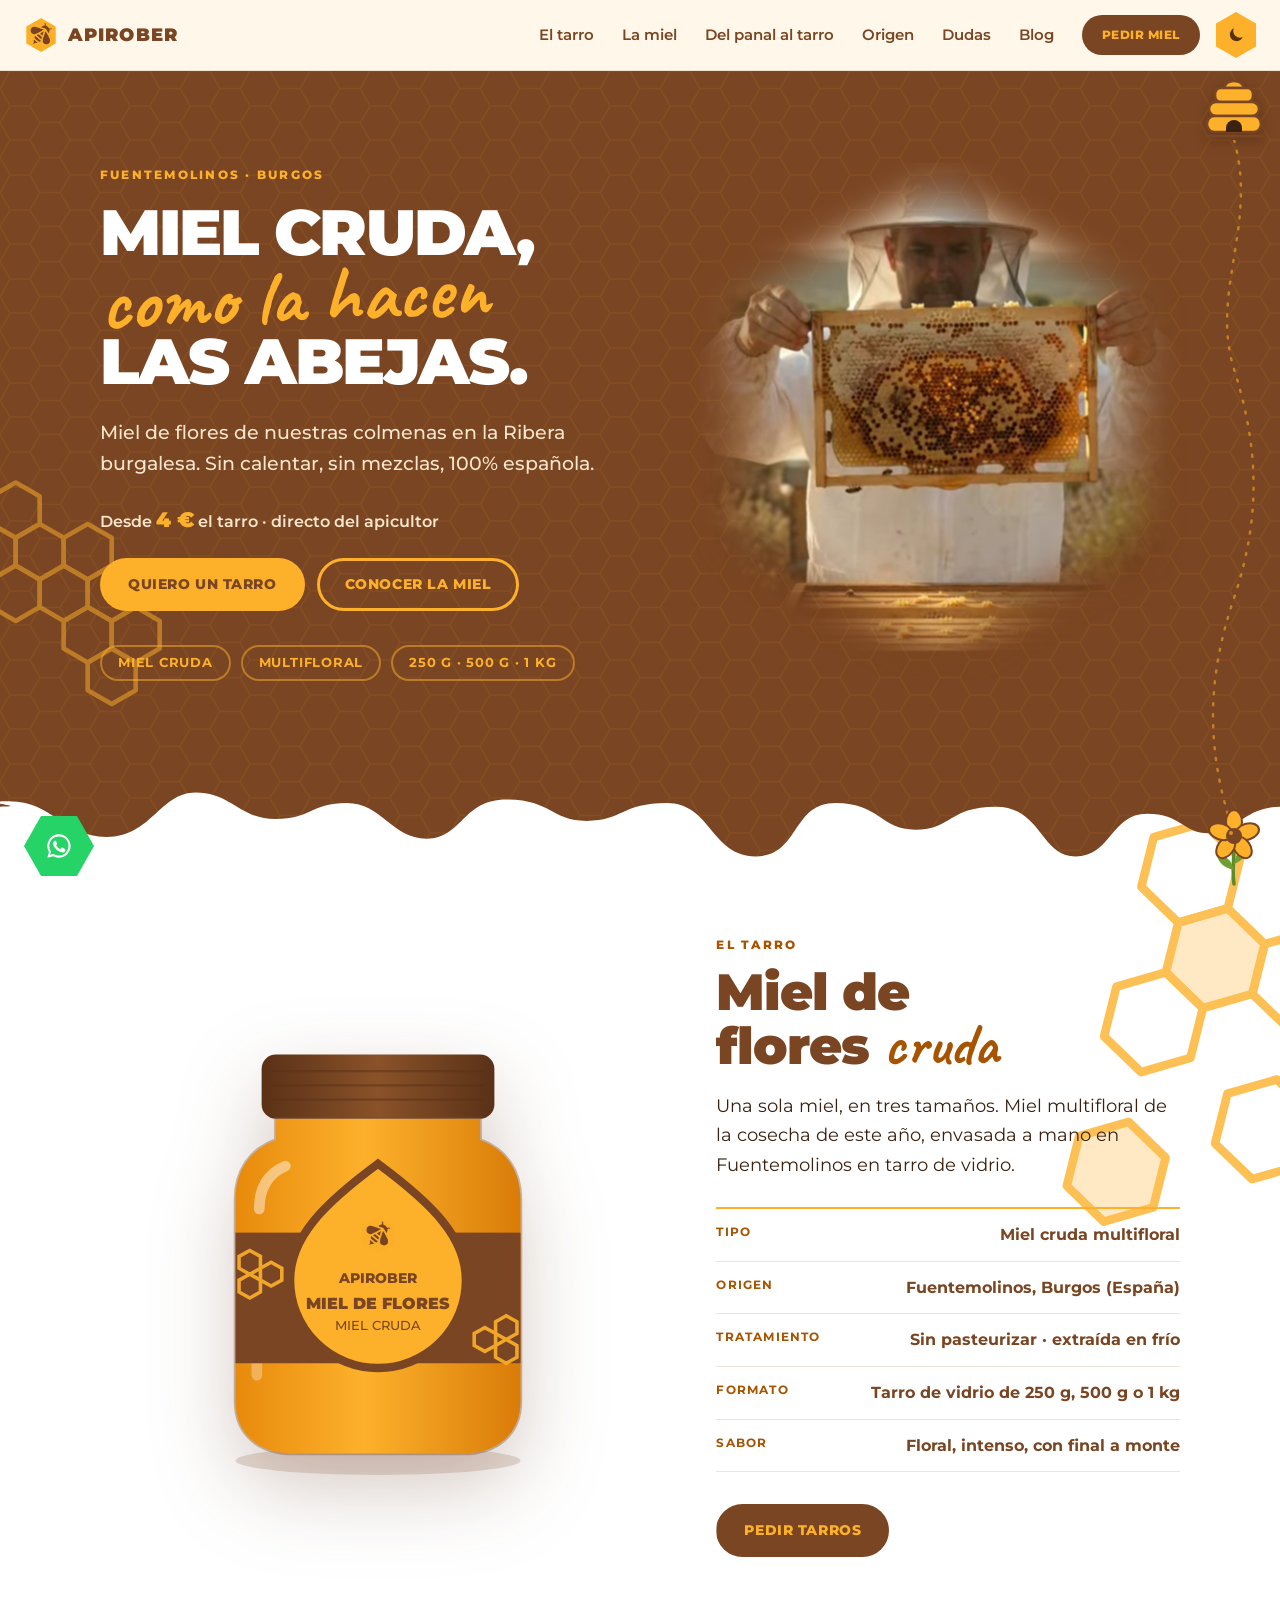
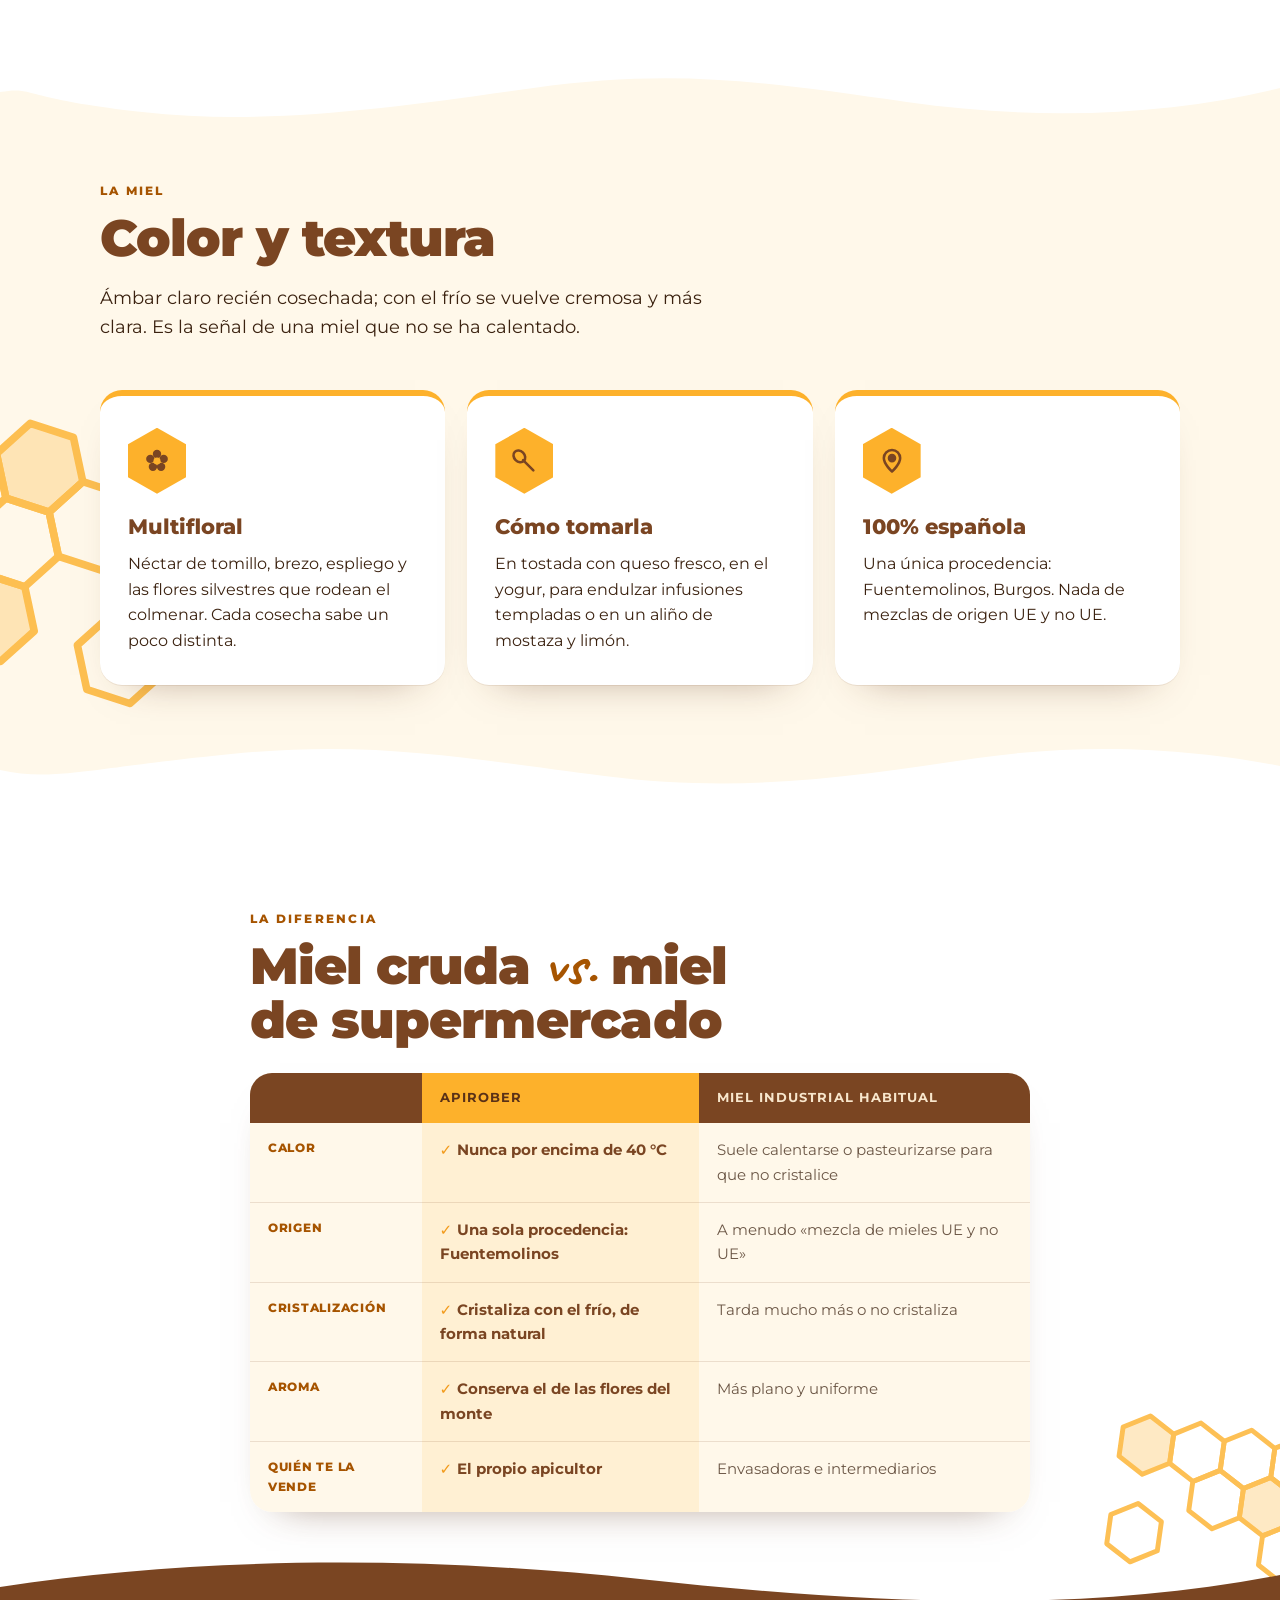
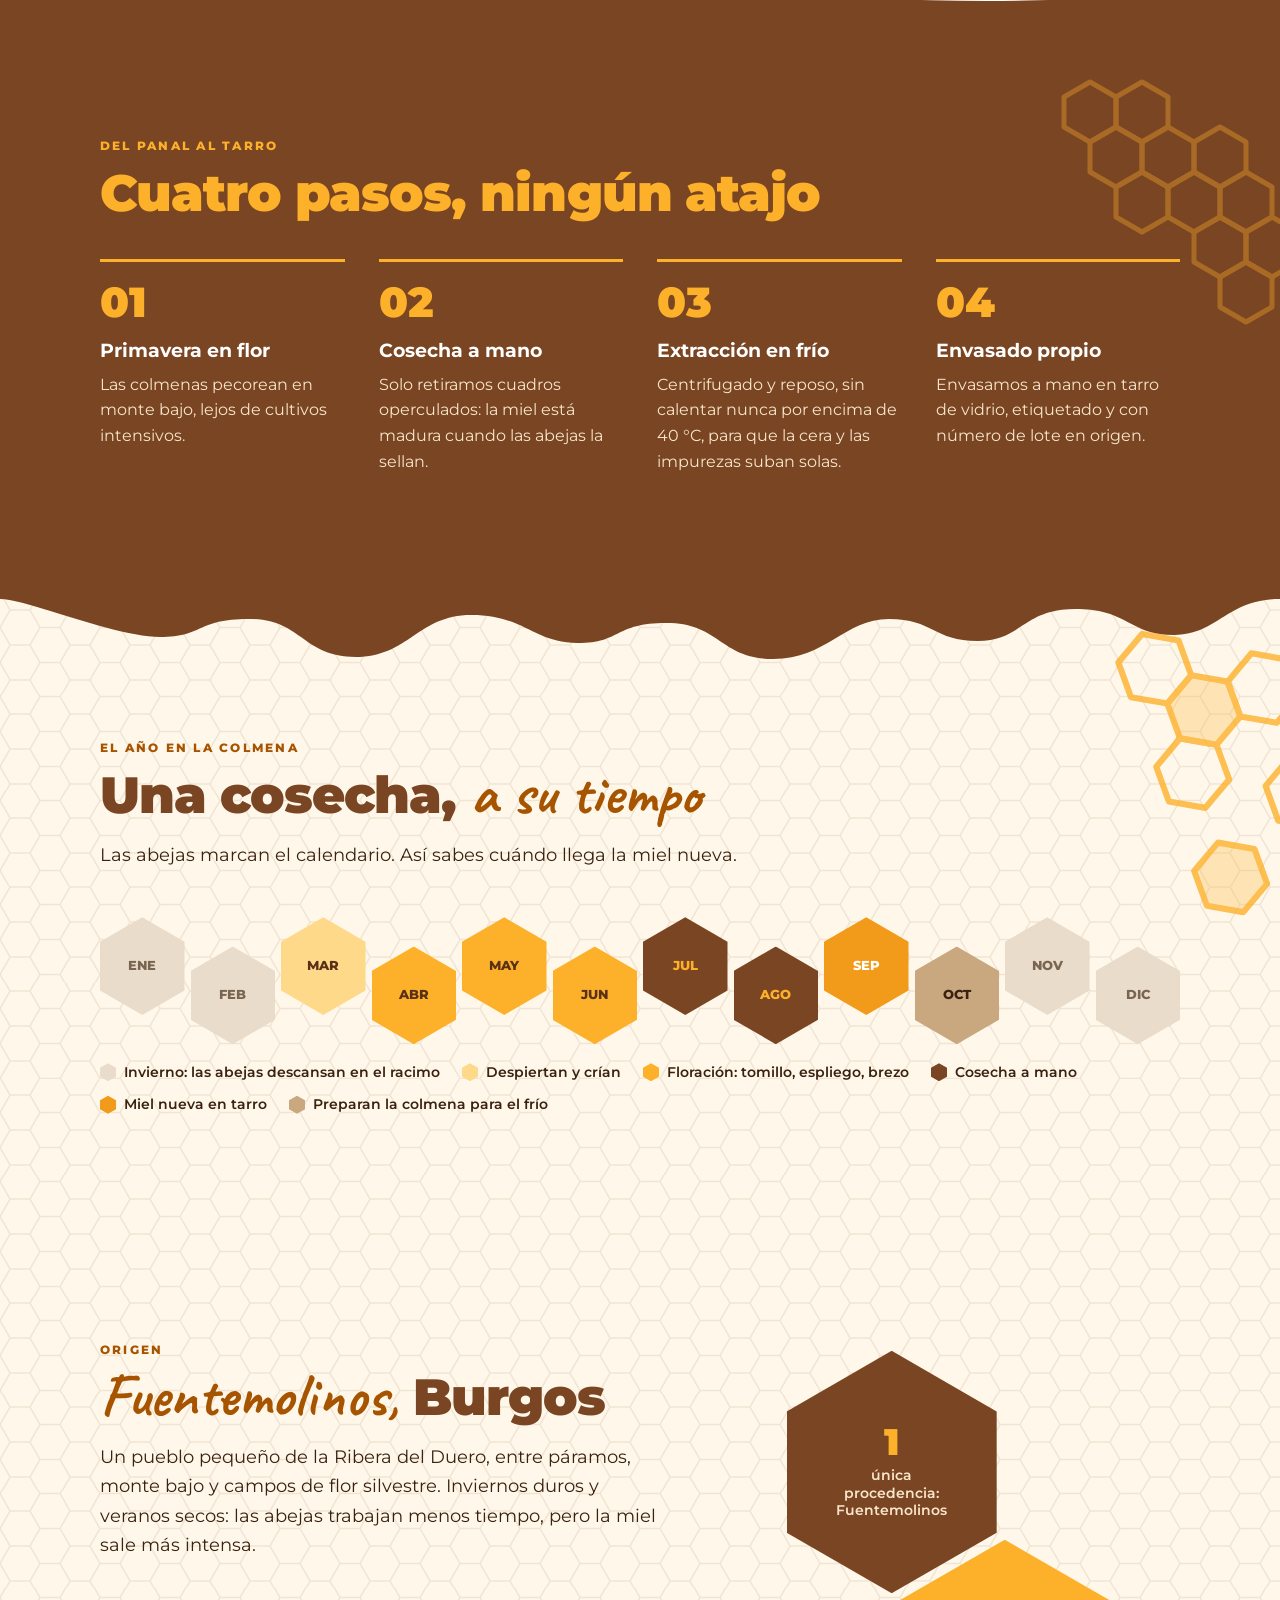
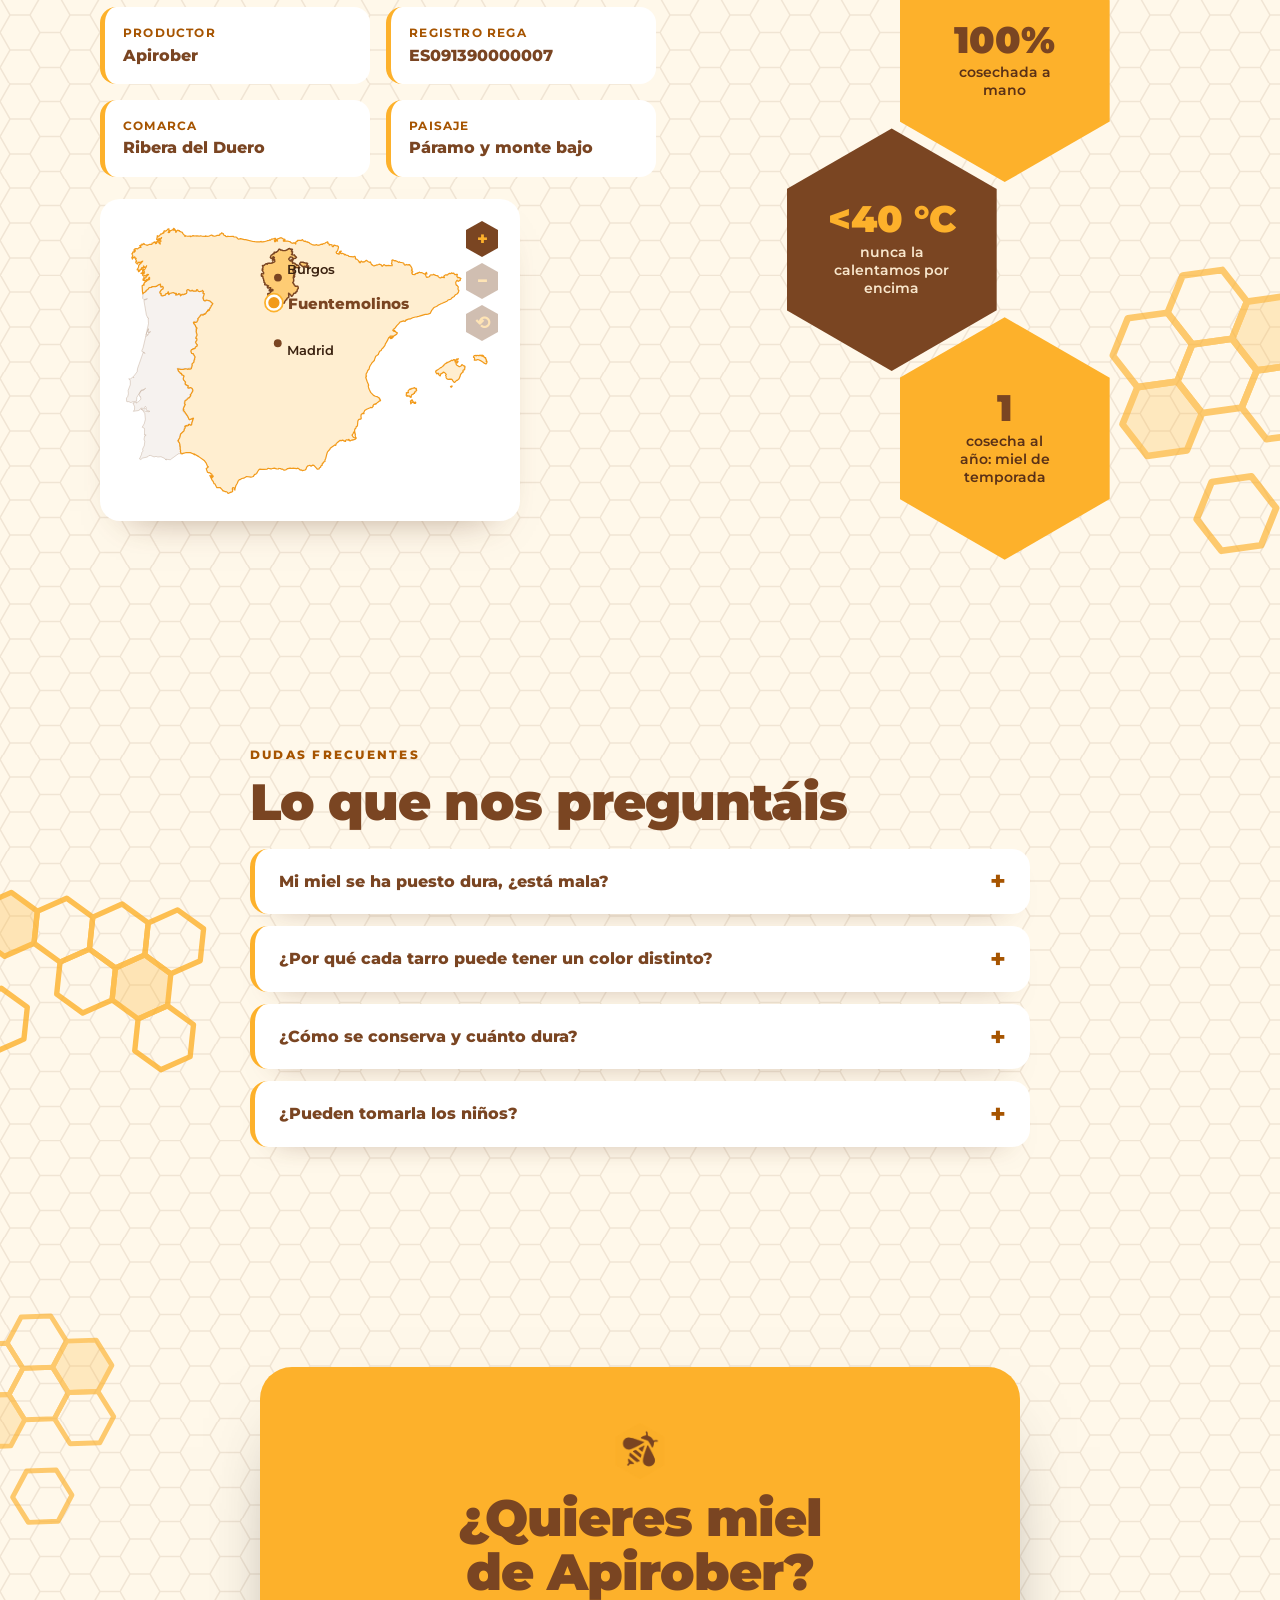
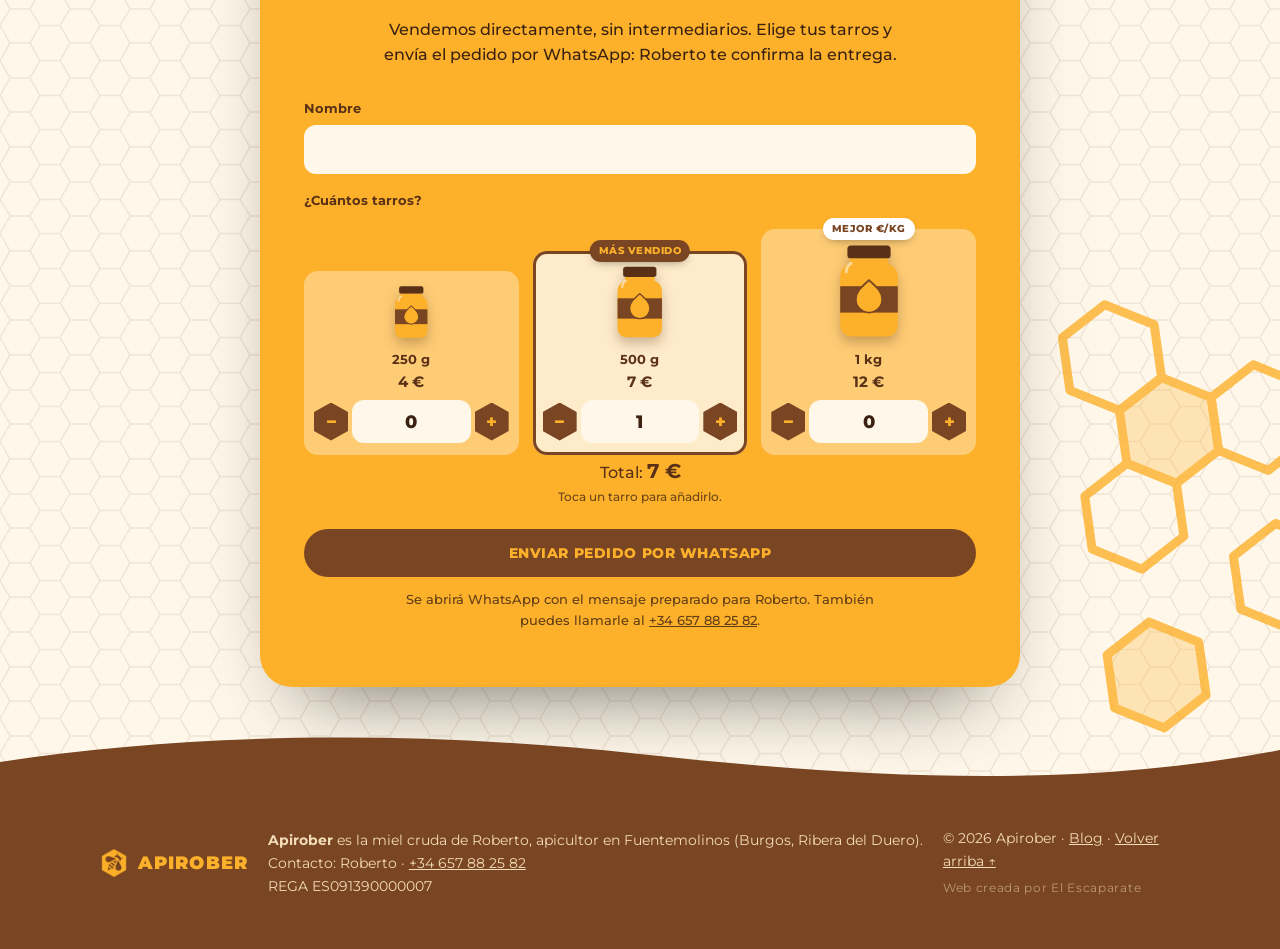
==== commit 1e03c8cd: "Celdas decorativas quietas y con formas distintas en secciones seguidas" ====
--- a/index.html
+++ b/index.html
@@ -96,7 +96,7 @@
 
   <!-- PRODUCTO -->
   <section id="tarro" class="section product" style="padding-top:150px">
-    <svg class="combs deco d1" aria-hidden="true" viewBox="0 0 260 300"><use href="#comb"/></svg>
+    <svg class="combs deco d1" aria-hidden="true" viewBox="-4 16 146 248"><use href="#comb2"/></svg>
     <div class="wrap split">
       <figure class="jar reveal" aria-hidden="true">
         <svg viewBox="0 0 320 400">
@@ -139,7 +139,7 @@
 
   <!-- MIEL -->
   <section id="miel" class="section">
-    <svg class="combs deco d2" aria-hidden="true" viewBox="0 0 260 300"><use href="#comb"/></svg>
+    <svg class="combs deco d2" aria-hidden="true" viewBox="22 16 172 203"><use href="#comb3"/></svg>
     <div class="wrap">
       <p class="eyebrow">La miel</p>
       <h2>Color y textura</h2>
@@ -166,7 +166,7 @@
 
   <!-- COMPARATIVA -->
   <section class="section compare" id="comparativa">
-    <svg class="combs deco d3" aria-hidden="true" viewBox="0 0 260 300"><use href="#comb"/></svg>
+    <svg class="combs deco d3" aria-hidden="true" viewBox="-4 16 224 158"><use href="#comb4"/></svg>
     <div class="wrap narrow">
       <p class="eyebrow">La diferencia</p>
       <h2>Miel cruda <span class="hand">vs.</span> miel de supermercado</h2>
@@ -202,7 +202,7 @@
 
   <!-- CALENDARIO -->
   <section class="section calendar" id="calendario">
-    <svg class="combs deco d4" aria-hidden="true" viewBox="0 0 260 300"><use href="#comb"/></svg>
+    <svg class="combs deco d4" aria-hidden="true" viewBox="-4 16 146 248"><use href="#comb2"/></svg>
     <div class="wrap">
       <p class="eyebrow">El año en la colmena</p>
       <h2>Una cosecha, <span class="hand">a su tiempo</span></h2>
@@ -221,7 +221,7 @@
 
   <!-- ORIGEN -->
   <section id="origen" class="section">
-    <svg class="combs deco d5" aria-hidden="true" viewBox="0 0 260 300"><use href="#comb"/></svg>
+    <svg class="combs deco d5" aria-hidden="true" viewBox="22 16 172 203"><use href="#comb3"/></svg>
     <div class="wrap split">
       <div class="reveal">
         <p class="eyebrow">Origen</p>
@@ -262,7 +262,7 @@
 
   <!-- FAQ -->
   <section id="dudas" class="section faq">
-    <svg class="combs deco d6" aria-hidden="true" viewBox="0 0 260 300"><use href="#comb"/></svg>
+    <svg class="combs deco d6" aria-hidden="true" viewBox="-4 16 224 158"><use href="#comb4"/></svg>
     <div class="wrap narrow">
       <p class="eyebrow">Dudas frecuentes</p>
       <h2>Lo que nos preguntáis</h2>
@@ -277,8 +277,8 @@
 
   <!-- PEDIDOS -->
   <section id="pedidos" class="section order">
-    <svg class="combs deco d7" aria-hidden="true" viewBox="0 0 260 300"><use href="#comb"/></svg>
-    <svg class="combs deco d8" aria-hidden="true" viewBox="0 0 260 300"><use href="#comb"/></svg>
+    <svg class="combs deco d7" aria-hidden="true" viewBox="-4 16 146 248"><use href="#comb2"/></svg>
+    <svg class="combs deco d8" aria-hidden="true" viewBox="22 16 172 203"><use href="#comb3"/></svg>
     <div class="wrap">
       <div class="order-card reveal">
         <img src="/assets/abeja.png?v=2" alt="" width="56" height="56">
@@ -343,6 +343,15 @@
     <path d="M30 31c-7 6-11 10-11 16a11 11 0 0 0 22 0c0-6-4-10-11-16z" fill="#fdb12b" stroke="#7a4522" stroke-width="1.5"/>
     <path d="M11 24c0-3 2-6 4-7" stroke="#fff" stroke-width="2.5" stroke-linecap="round" opacity=".5" fill="none"/>
   </symbol>
+  <symbol id="comb2" viewBox="-4 16 146 248">
+    <g fill="none" stroke="currentColor" stroke-width="5" stroke-linejoin="round"><path d="M30 20l26 15v30L30 80 4 65V35z"/><path d="M56 65l26 15v30L56 125 30 110V80z" fill="currentColor" fill-opacity=".35"/><path d="M108 65l26 15v30L108 125 82 110V80z"/><path d="M30 110l26 15v30L30 170 4 155V125z"/><path d="M108 155l26 15v30L108 215 82 200V170z"/><path d="M30 200l26 15v30L30 260 4 245V215z" fill="currentColor" fill-opacity=".35"/></g>
+  </symbol>
+  <symbol id="comb3" viewBox="22 16 172 203">
+    <g fill="none" stroke="currentColor" stroke-width="5" stroke-linejoin="round"><path d="M82 20l26 15v30L82 80 56 65V35z"/><path d="M134 20l26 15v30L134 80 108 65V35z" fill="currentColor" fill-opacity=".35"/><path d="M56 65l26 15v30L56 125 30 110V80z"/><path d="M108 65l26 15v30L108 125 82 110V80z"/><path d="M160 65l26 15v30L160 125 134 110V80z"/><path d="M82 110l26 15v30L82 170 56 155V125z" fill="currentColor" fill-opacity=".35"/><path d="M160 155l26 15v30L160 215 134 200V170z"/></g>
+  </symbol>
+  <symbol id="comb4" viewBox="-4 16 224 158">
+    <g fill="none" stroke="currentColor" stroke-width="5" stroke-linejoin="round"><path d="M30 20l26 15v30L30 80 4 65V35z" fill="currentColor" fill-opacity=".35"/><path d="M82 20l26 15v30L82 80 56 65V35z"/><path d="M134 20l26 15v30L134 80 108 65V35z"/><path d="M186 20l26 15v30L186 80 160 65V35z"/><path d="M108 65l26 15v30L108 125 82 110V80z"/><path d="M160 65l26 15v30L160 125 134 110V80z" fill="currentColor" fill-opacity=".35"/><path d="M30 110l26 15v30L30 170 4 155V125z"/><path d="M186 110l26 15v30L186 170 160 155V125z"/></g>
+  </symbol>
   <symbol id="comb" viewBox="0 0 260 300">
     <g fill="none" stroke="currentColor" stroke-width="5" stroke-linejoin="round">
       <path d="M30 20l26 15v30L30 80 4 65V35z"/><path d="M82 20l26 15v30L82 80 56 65V35z"/>
--- a/assets/style.css
+++ b/assets/style.css
@@ -533,11 +533,11 @@
 .post-hero+.post{padding-top:110px}
 /* Celdas de panal decorativas repartidas por la web */
 :is(#tarro,#miel,#comparativa){isolation:isolate}
-.combs.deco{position:absolute;z-index:-1;color:var(--amber);opacity:.8;pointer-events:none;animation:decofloat 9s ease-in-out infinite}
+.combs.deco{position:absolute;z-index:-1;color:var(--amber);opacity:.8;pointer-events:none;height:auto;overflow:visible}
 .deco.d1{right:-50px;top:70px;width:250px;rotate:14deg}
 .deco.d2{left:-70px;bottom:50px;width:260px;rotate:-12deg;animation-delay:-2s}
 .deco.d3{right:-40px;bottom:30px;width:220px;rotate:8deg;animation-delay:-4s}
-.deco.d4{left:-50px;top:50px;width:210px;rotate:-20deg;animation-delay:-1s}
+.deco.d4{right:-50px;top:40px;width:180px;rotate:-20deg}
 .deco.d5{right:-60px;bottom:60px;width:230px;rotate:22deg;opacity:.65;animation-delay:-6s}
 .deco.d6{left:-40px;top:45%;width:240px;rotate:6deg;animation-delay:-3s}
 .deco.d7{right:-50px;bottom:40px;width:260px;rotate:-8deg;animation-delay:-5s}
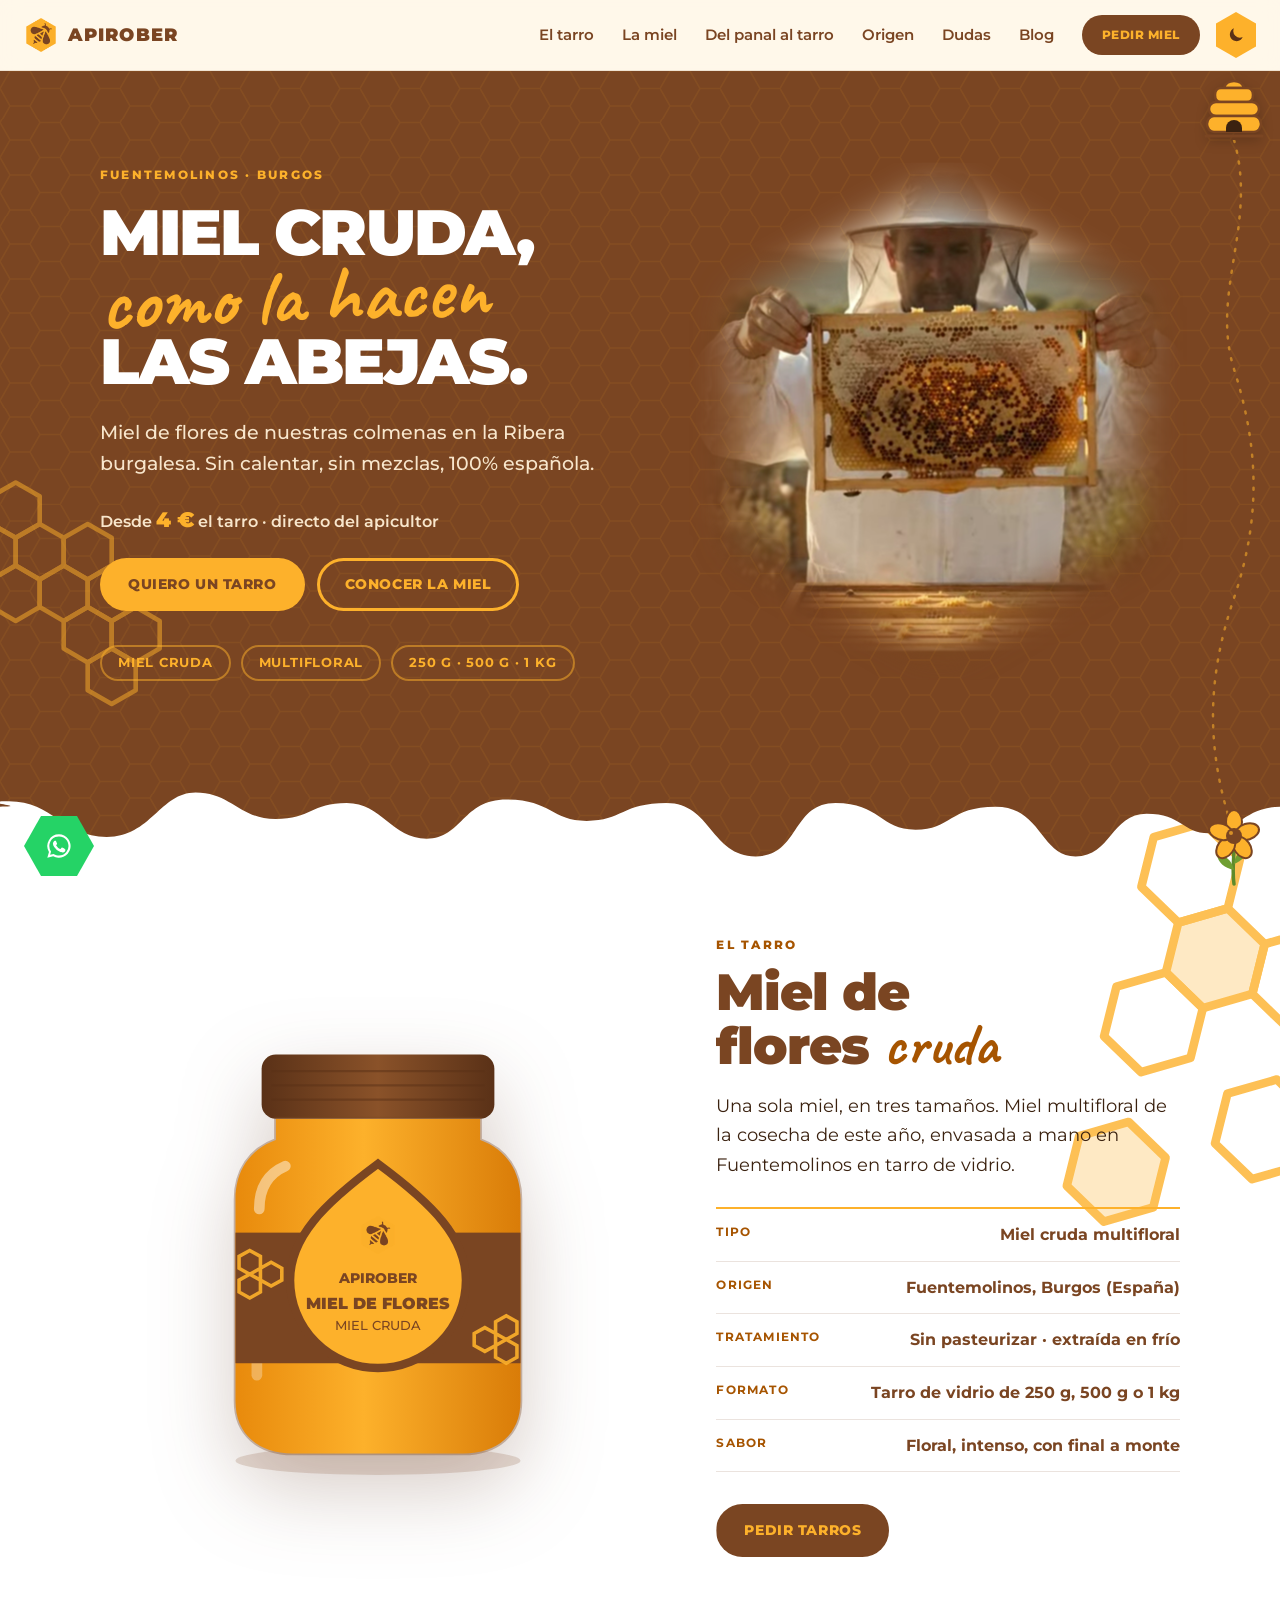
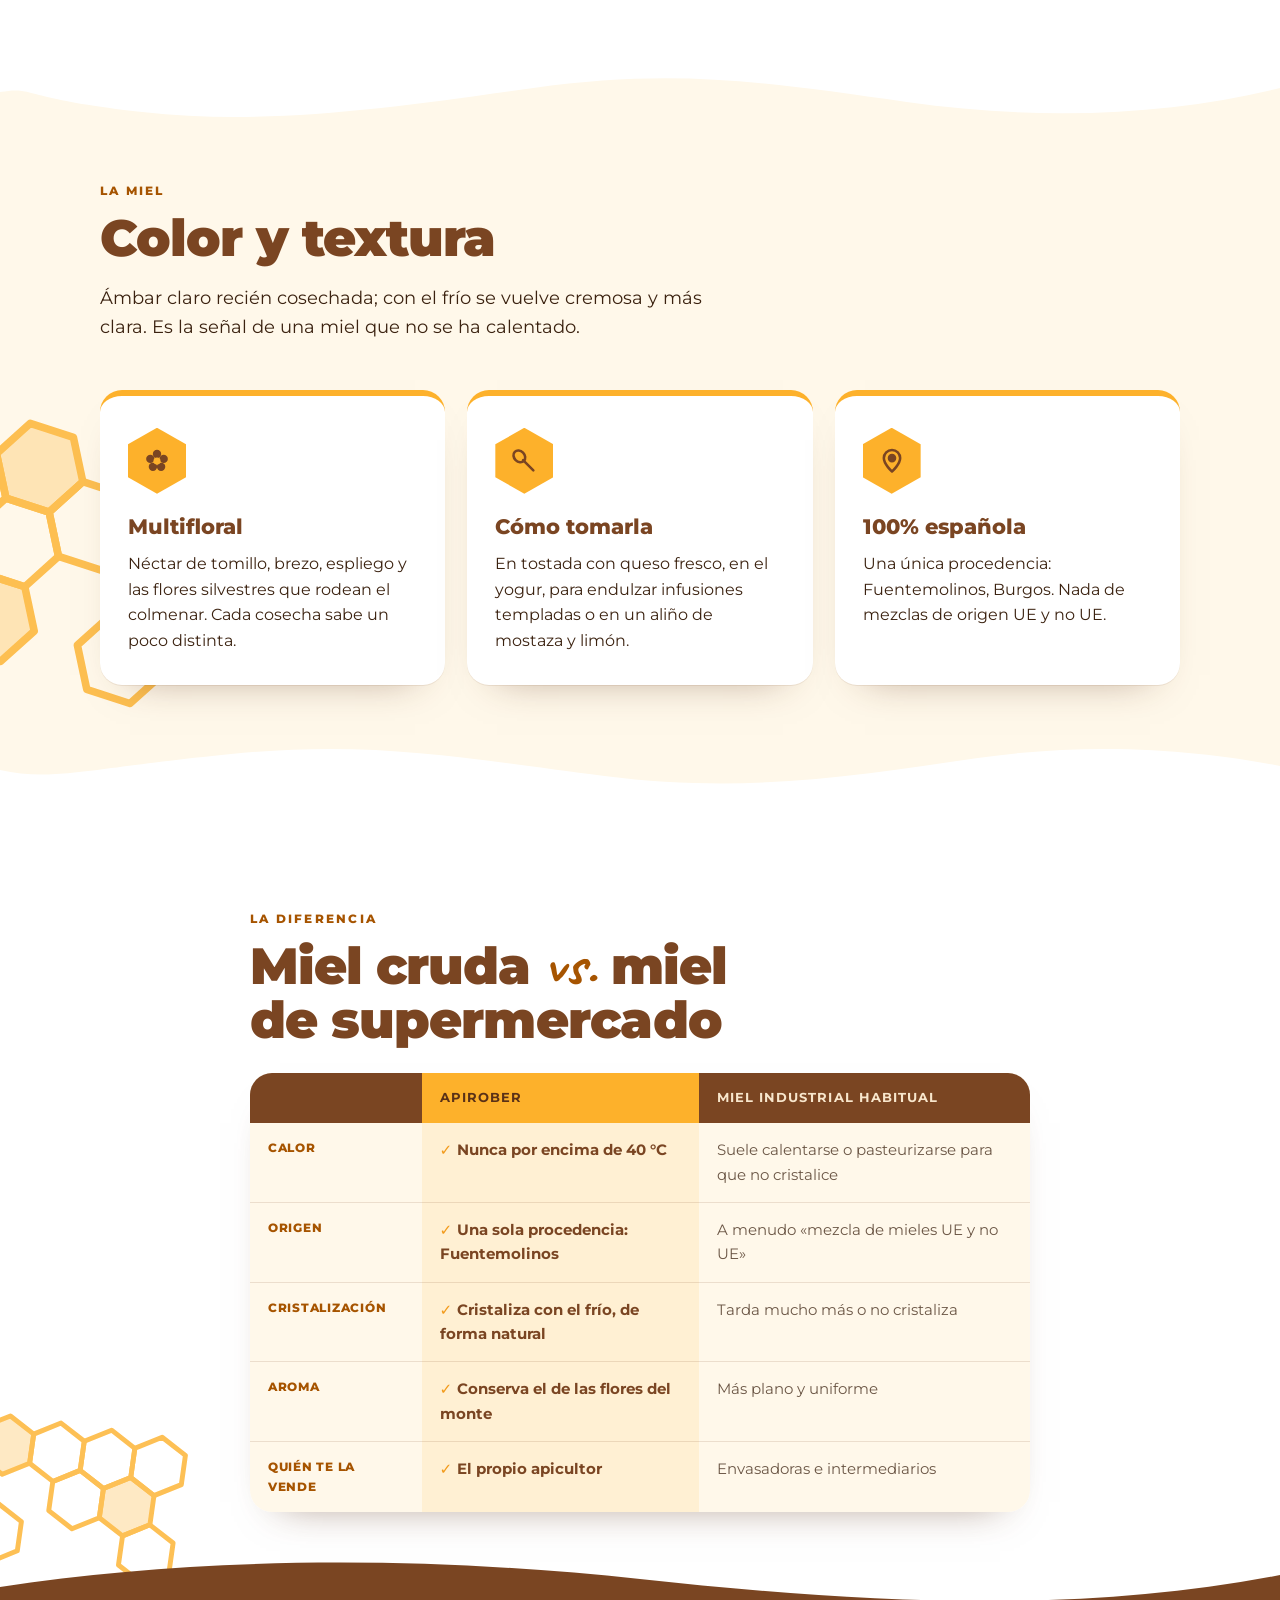
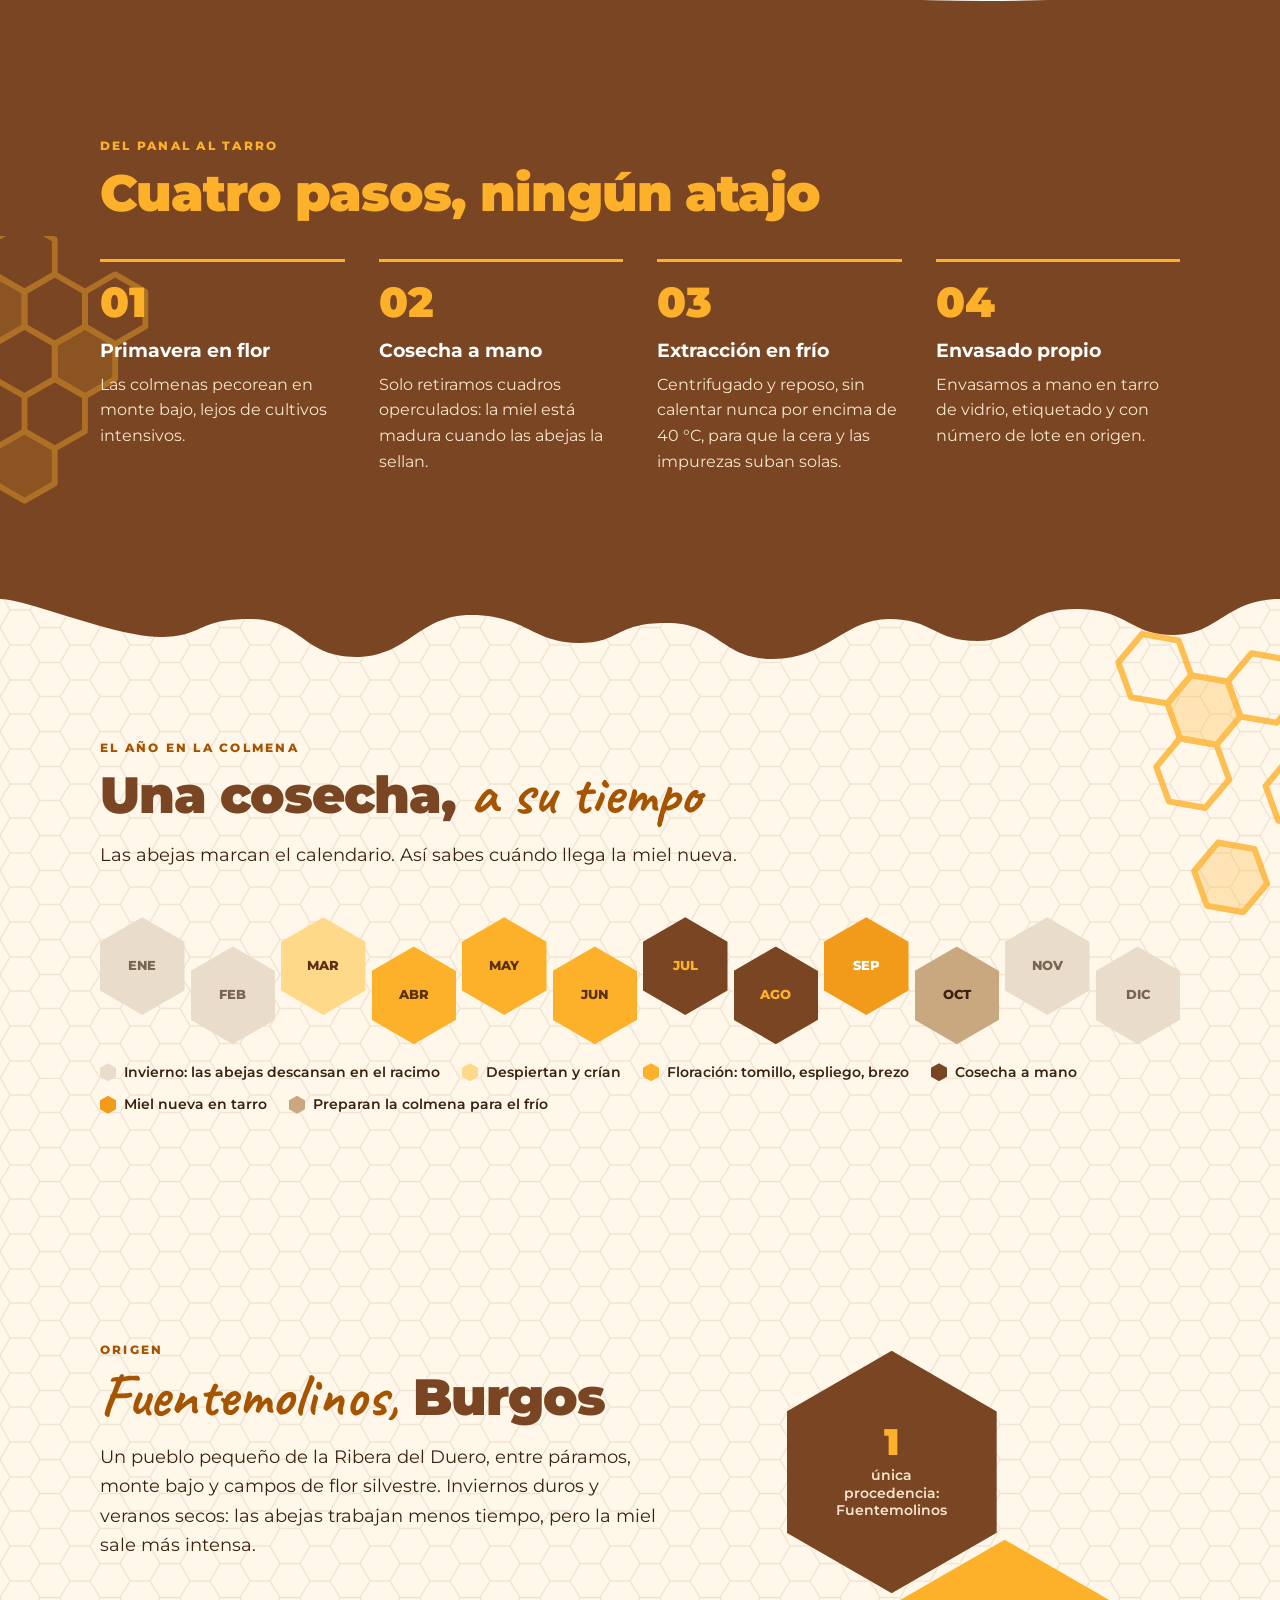
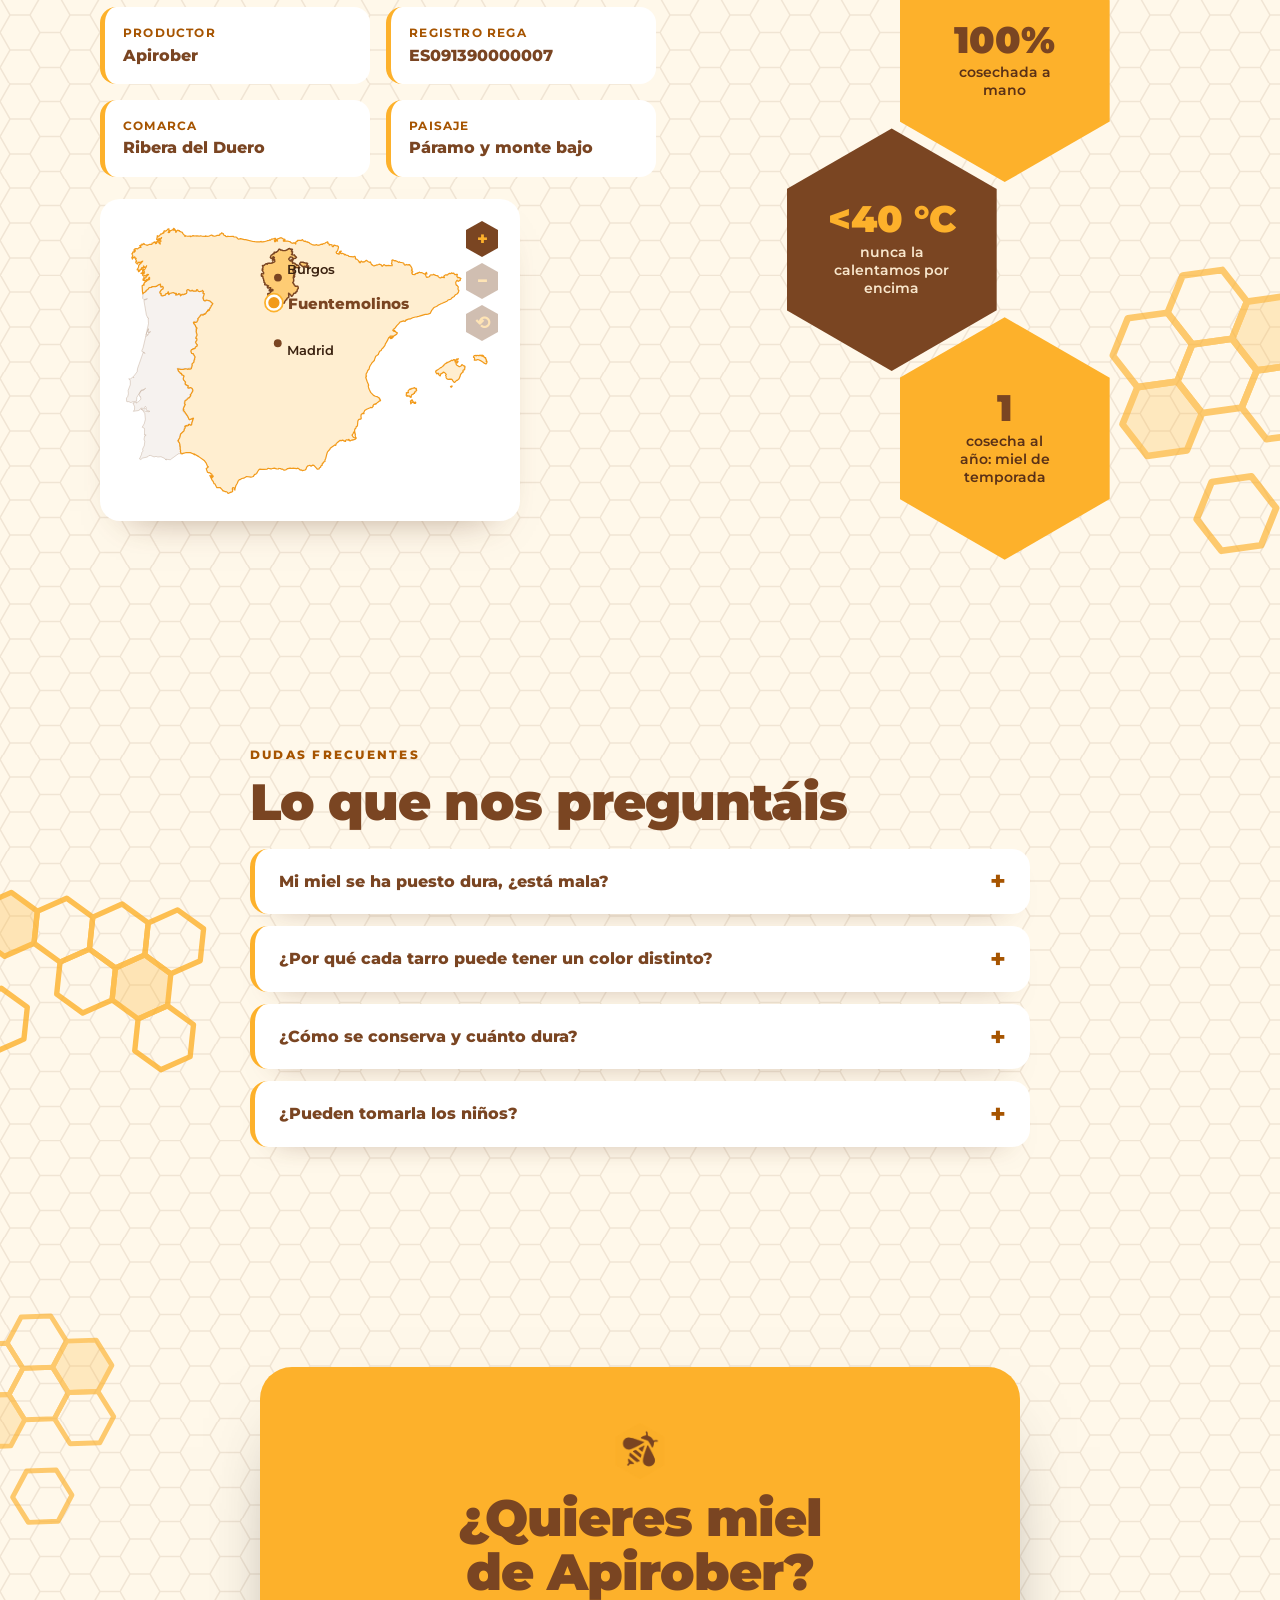
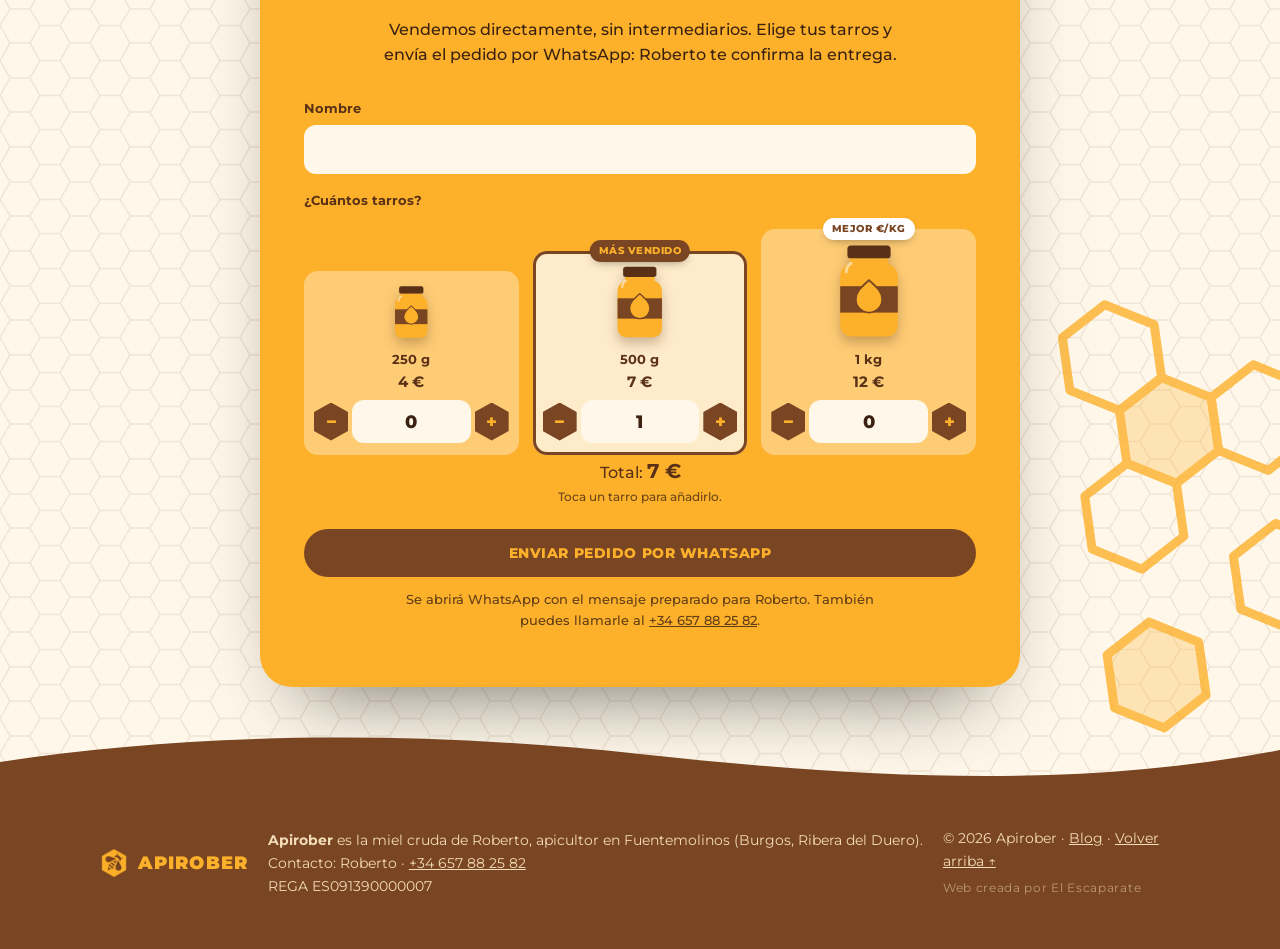
==== commit 63791376: "Del panal al tarro: panal decorativo nuevo, grande y con celdas de miel, detrás del texto" ====
--- a/index.html
+++ b/index.html
@@ -187,7 +187,7 @@
 
   <!-- PROCESO -->
   <section id="proceso" class="section dark hex-edges">
-    <svg class="combs combs-r" aria-hidden="true" viewBox="0 0 260 300"><use href="#comb"/></svg>
+    <svg class="combs combs-r" aria-hidden="true" viewBox="-4 16 198 248"><use href="#comb5"/></svg>
     <div class="wrap">
       <p class="eyebrow">Del panal al tarro</p>
       <h2>Cuatro pasos, ningún atajo</h2>
@@ -352,6 +352,9 @@
   <symbol id="comb4" viewBox="-4 16 224 158">
     <g fill="none" stroke="currentColor" stroke-width="5" stroke-linejoin="round"><path d="M30 20l26 15v30L30 80 4 65V35z" fill="currentColor" fill-opacity=".35"/><path d="M82 20l26 15v30L82 80 56 65V35z"/><path d="M134 20l26 15v30L134 80 108 65V35z"/><path d="M186 20l26 15v30L186 80 160 65V35z"/><path d="M108 65l26 15v30L108 125 82 110V80z"/><path d="M160 65l26 15v30L160 125 134 110V80z" fill="currentColor" fill-opacity=".35"/><path d="M30 110l26 15v30L30 170 4 155V125z"/><path d="M186 110l26 15v30L186 170 160 155V125z"/></g>
   </symbol>
+  <symbol id="comb5" viewBox="-4 16 198 248">
+    <g fill="none" stroke="currentColor" stroke-width="5" stroke-linejoin="round"><path d="M82 20l26 15v30L82 80 56 65V35z"/><path d="M56 65l26 15v30L56 125 30 110V80z" fill="currentColor" fill-opacity=".35"/><path d="M108 65l26 15v30L108 125 82 110V80z"/><path d="M160 65l26 15v30L160 125 134 110V80z"/><path d="M30 110l26 15v30L30 170 4 155V125z"/><path d="M82 110l26 15v30L82 170 56 155V125z"/><path d="M134 110l26 15v30L134 170 108 155V125z" fill="currentColor" fill-opacity=".35"/><path d="M108 155l26 15v30L108 215 82 200V170z"/><path d="M82 200l26 15v30L82 260 56 245V215z" fill="currentColor" fill-opacity=".35"/></g>
+  </symbol>
   <symbol id="comb" viewBox="0 0 260 300">
     <g fill="none" stroke="currentColor" stroke-width="5" stroke-linejoin="round">
       <path d="M30 20l26 15v30L30 80 4 65V35z"/><path d="M82 20l26 15v30L82 80 56 65V35z"/>
--- a/assets/style.css
+++ b/assets/style.css
@@ -553,3 +553,35 @@
   --hexcell:url("data:image/svg+xml,%3Csvg xmlns='http://www.w3.org/2000/svg' width='60' height='34.641' viewBox='0 0 60 34.641'%3E%3Cpath d='M40 17.32 30 34.641H10L0 17.32 10 0h20zM40 17.32h20' fill='none' stroke='%23000' stroke-width='1.5'/%3E%3C/svg%3E");
   -webkit-mask:var(--hexcell) 0 0/30px 17.32px;mask:var(--hexcell) 0 0/30px 17.32px;transition:opacity .3s}
 .posts a:hover .card::before{opacity:.65}
+/* Blog: celdas decorativas */
+.post-hero,.post{position:relative;isolation:isolate;overflow-x:clip}
+.post-hero .deco{opacity:.5}
+.deco.b1{right:-40px;bottom:30px;width:230px;rotate:12deg}
+.deco.b2{left:-10px;top:22%;width:170px;rotate:-14deg}
+.deco.b3{right:-50px;top:62%;width:210px;rotate:18deg}
+.deco.b4{left:-50px;top:40px;width:240px;rotate:-8deg}
+.deco.b5{right:-50px;bottom:40px;width:190px;rotate:10deg}
+.nav a[aria-current="page"]{text-decoration:underline;text-underline-offset:6px;text-decoration-thickness:2px}
+/* Blog: celdas decorativas más visibles */
+.post .deco{opacity:1!important;color:var(--amber-d)}
+.post-hero .deco{opacity:.85!important}
+:root[data-theme="dark"] .post .deco{opacity:.7!important;color:var(--amber)}
+@media (prefers-color-scheme:dark){:root:not([data-theme="light"]) .post .deco{opacity:.7!important;color:var(--amber)}}
+.deco.b1{width:270px}.deco.b2{width:210px}.deco.b3{width:250px}.deco.b4{width:280px}.deco.b5{width:240px}
+/* Portada: el panal queda detrás de la gota; la abeja y la estela, delante */
+.hero-art .vbox{z-index:1}
+.hero-art .art-combs{z-index:0}
+.hero-art :is(.trail,.flying-bee){z-index:2}
+/* Blog: celdas de las tarjetas más suaves y cabecera con fondo de panal como la portada */
+.posts .card::before{opacity:.18}
+.posts a:hover .card::before{opacity:.32}
+.post-hero{background:var(--brown) url("data:image/svg+xml,%3Csvg xmlns='http://www.w3.org/2000/svg' width='60' height='34.641' viewBox='0 0 60 34.641'%3E%3Cpath d='M40 17.32 30 34.641H10L0 17.32 10 0h20zM40 17.32h20' fill='none' stroke='%23fdb12b' stroke-opacity='.1' stroke-width='1.5'/%3E%3C/svg%3E") 0 0/60px 34.641px}
+/* Comparativa y «Del panal al tarro»: celdas decorativas a la izquierda */
+.deco.d3{right:auto;left:-40px}
+.dark .combs-r{right:auto;left:-40px}
+@media (max-width:820px){.dark .combs-r{right:auto;left:-30px}}
+/* «Del panal al tarro»: panal nuevo, más grande y con celdas de miel */
+.dark .combs-r{width:300px;opacity:.5}
+@media (max-width:820px){.dark .combs-r{width:150px;opacity:.35}}
+#proceso{isolation:isolate}
+.dark .combs-r{z-index:-1;width:230px;left:-80px;top:auto;bottom:60px;opacity:.4}
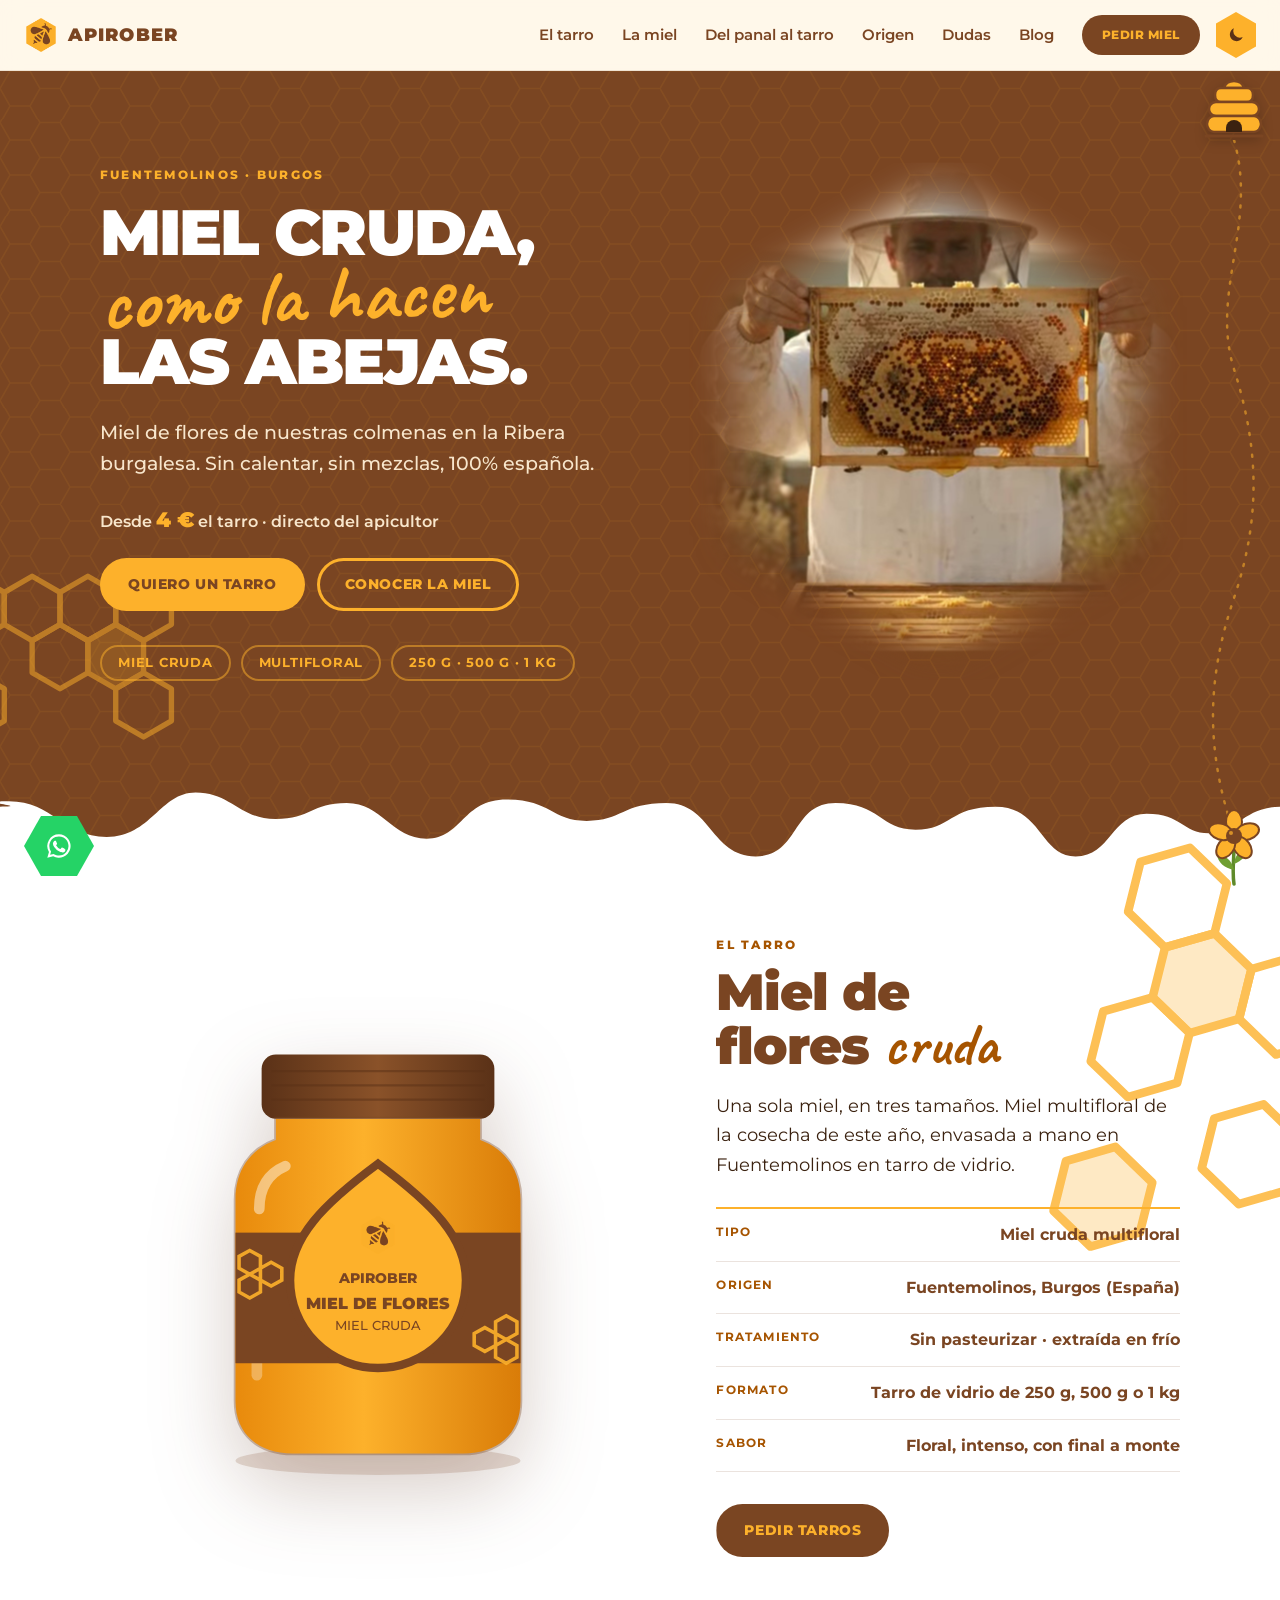
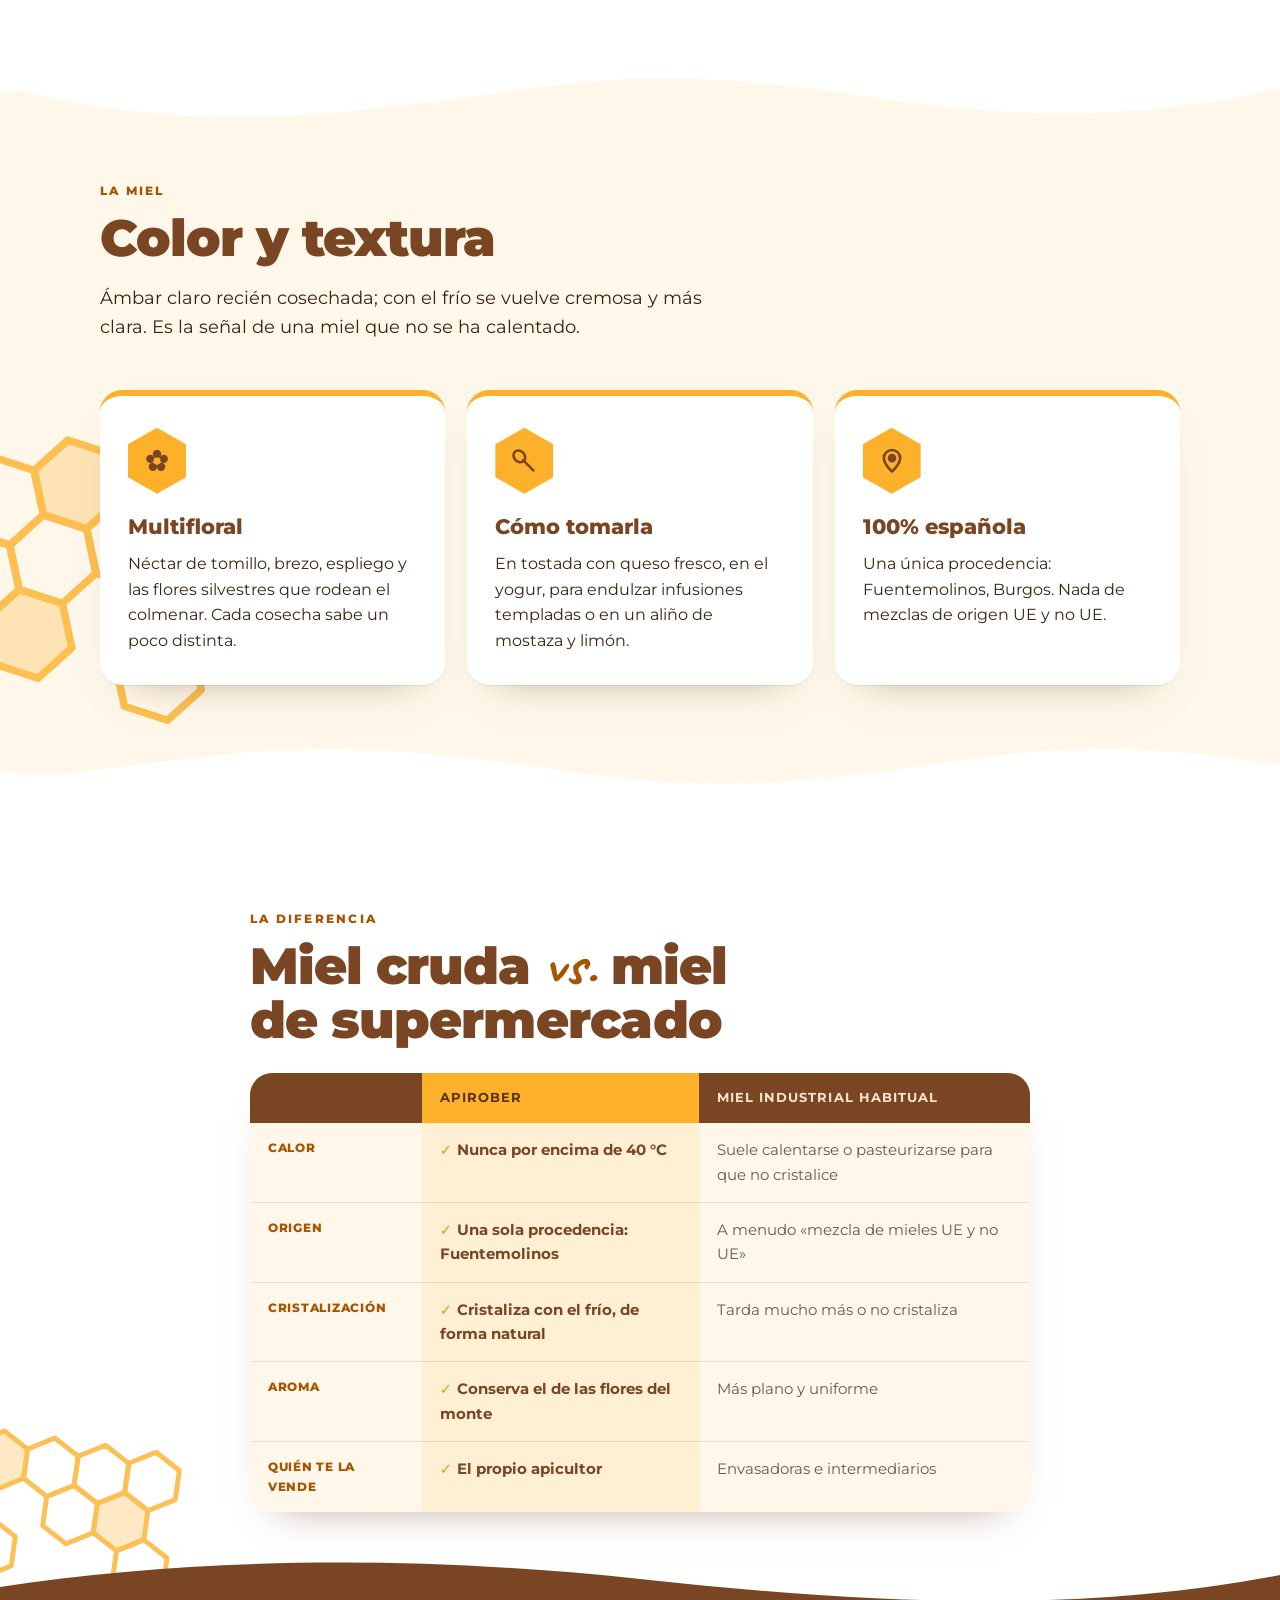
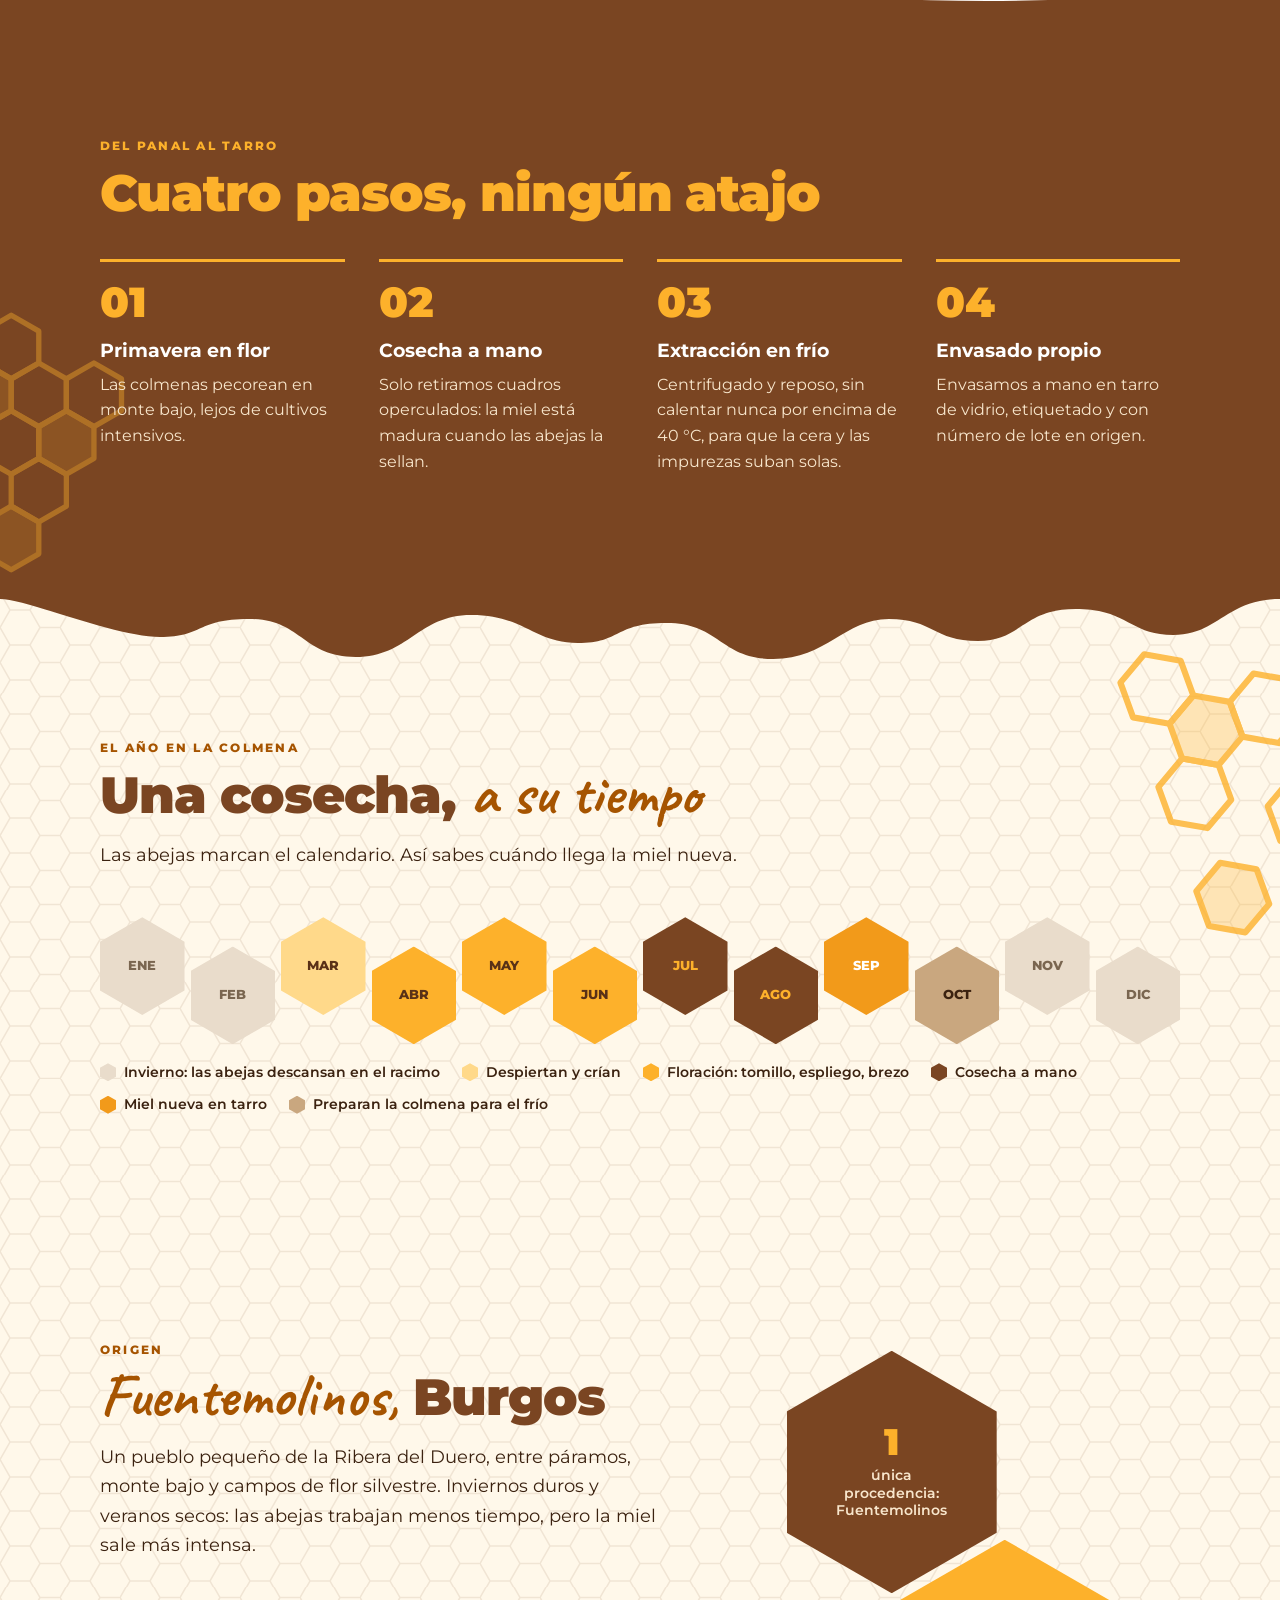
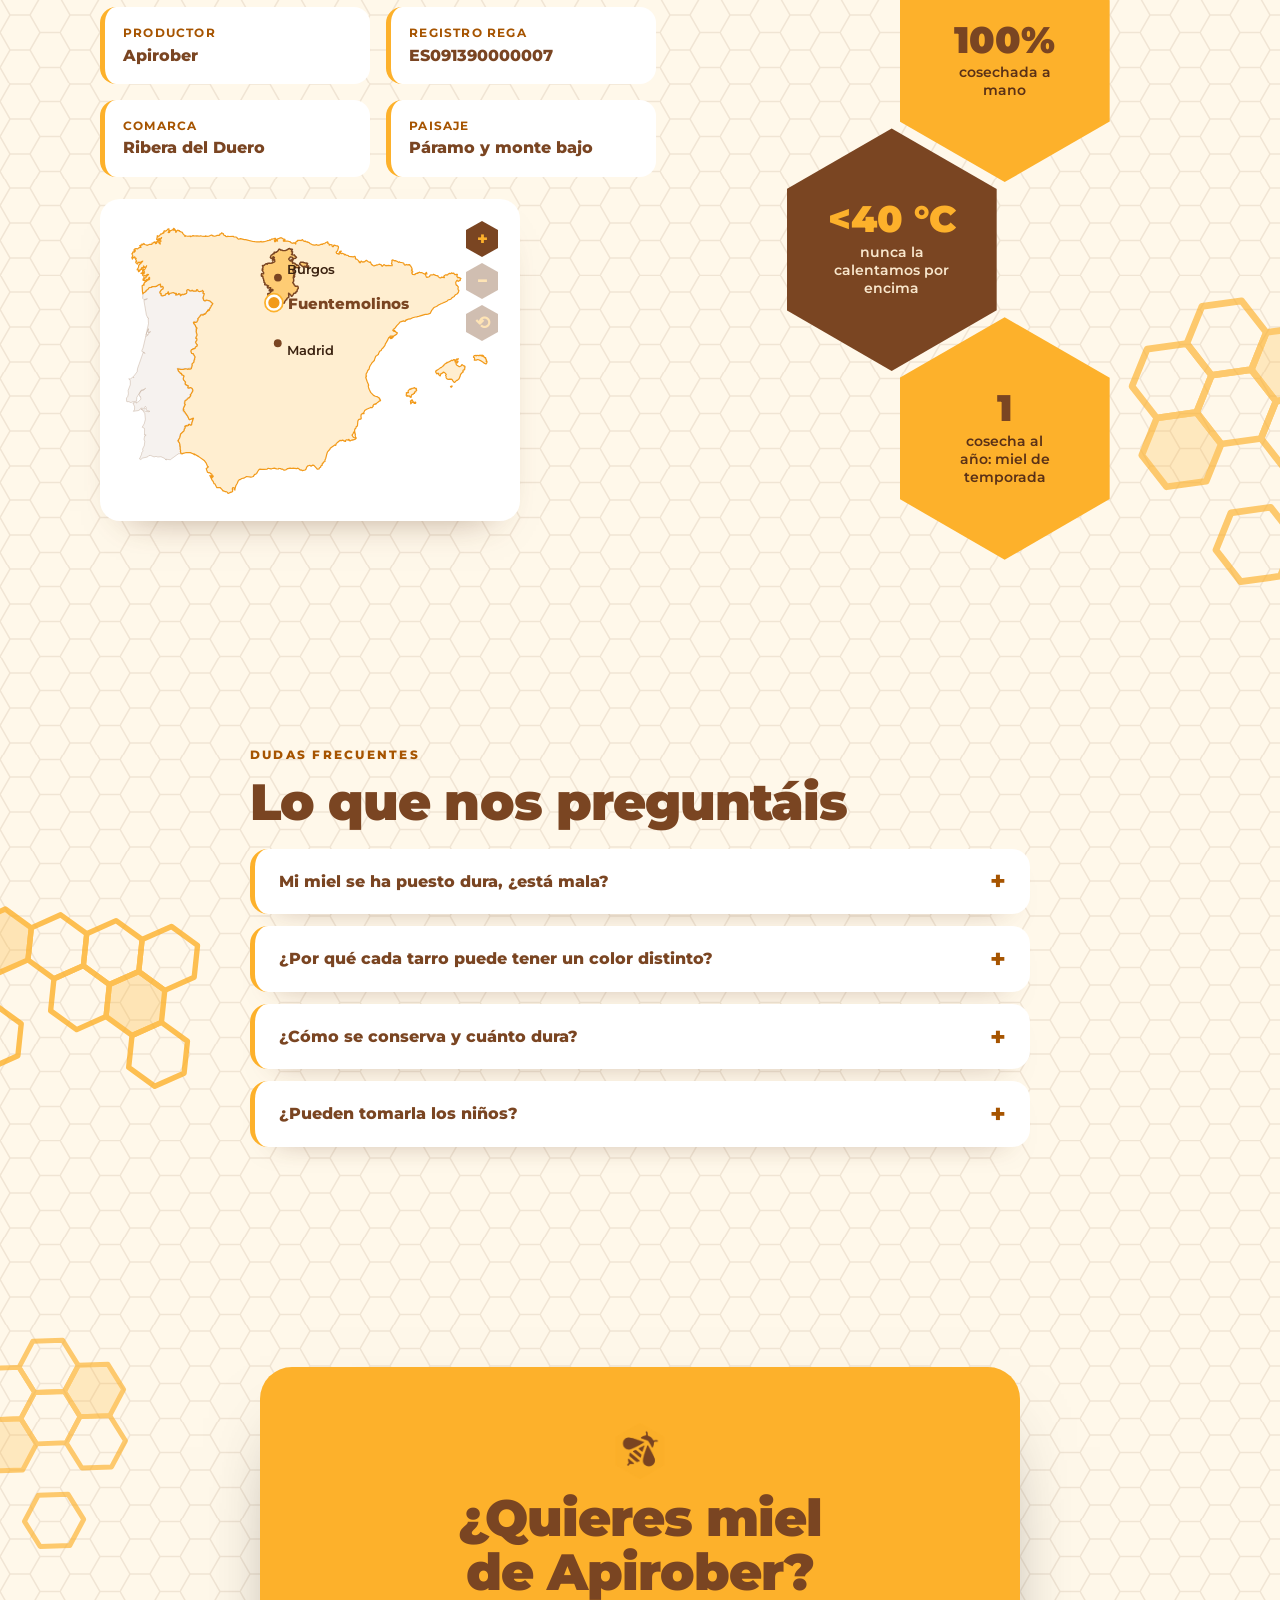
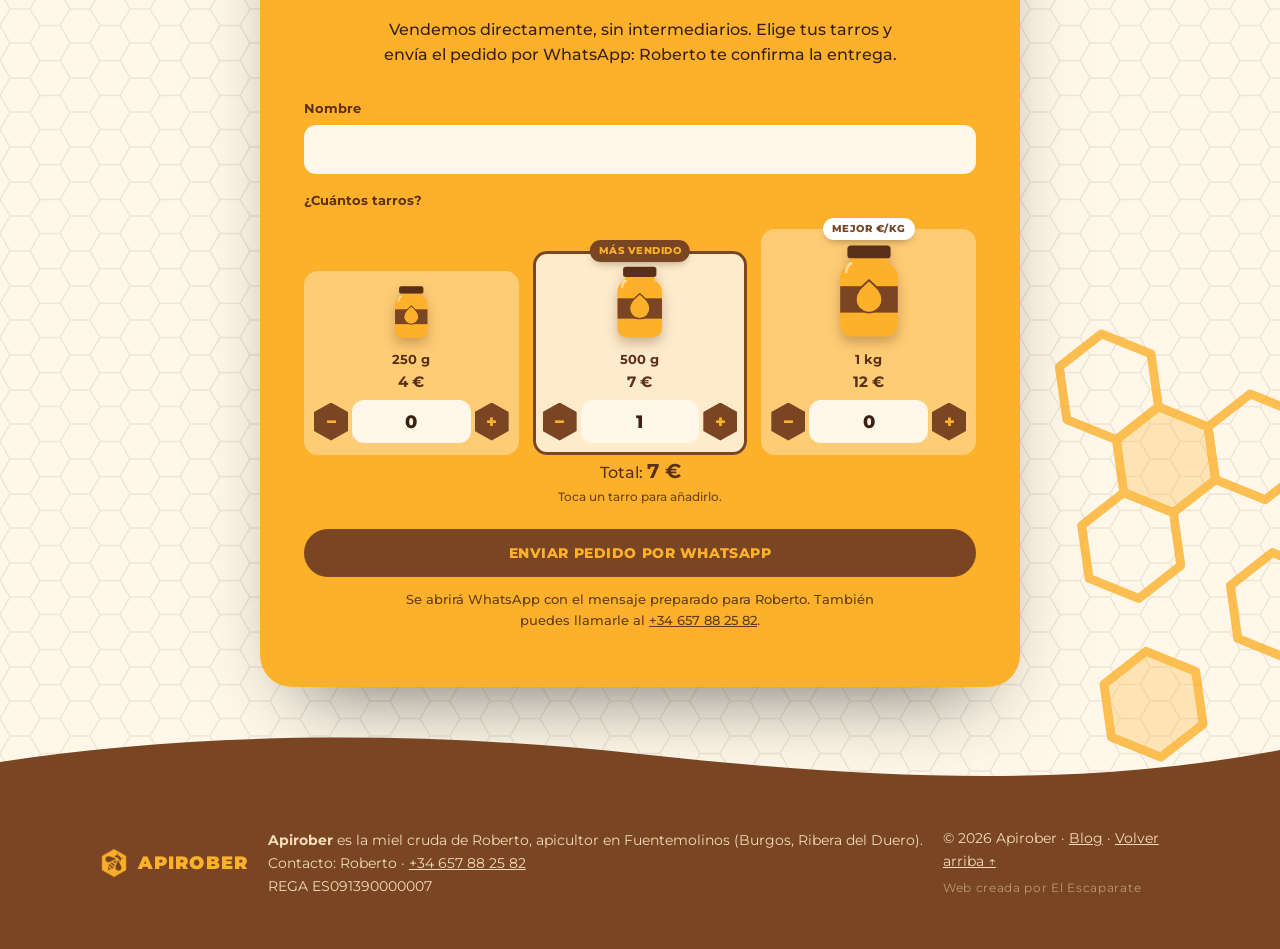
==== commit 76f94ca7: "Portada: panales nuevos en el hero y arreglo del recorte de las celdas decorativas Co-Authored-By: C" ====
--- a/index.html
+++ b/index.html
@@ -66,7 +66,7 @@
 <main id="main">
   <!-- HERO -->
   <section class="hero">
-    <svg class="combs combs-l" aria-hidden="true" viewBox="0 0 260 300"><use href="#comb"/></svg>
+    <svg class="combs combs-l" aria-hidden="true" viewBox="-4 16 224 158"><use href="#comb4" x="-4" y="16"/></svg>
     <div class="wrap hero-in">
       <div class="hero-copy reveal">
         <p class="eyebrow">Fuentemolinos · Burgos</p>
@@ -83,7 +83,7 @@
       </div>
       <div class="hero-art reveal">
         <button class="replay" type="button" aria-label="Repetir animación" title="Repetir animación"><svg viewBox="0 0 24 24" width="20" height="20" aria-hidden="true"><path d="M4 12a8 8 0 1 0 2.4-5.7M4 4v4h4" fill="none" stroke="currentColor" stroke-width="2.4" stroke-linecap="round" stroke-linejoin="round"/></svg></button>
-        <svg class="art-combs" viewBox="0 0 260 300"><use href="#comb"/></svg>
+        <svg class="art-combs" viewBox="22 16 172 203"><use href="#comb3" x="22" y="16"/></svg>
         <div class="vbox"><video class="intro-vid" muted playsinline preload="auto" poster="/assets/intro-end.jpg" aria-hidden="true">
           <source src="/assets/intro.webm" type="video/webm"><source src="/assets/intro.mp4" type="video/mp4">
         </video><img class="gota-hd" src="/assets/gota-hd.webp" alt="" width="476" height="1042"></div>
@@ -96,7 +96,7 @@
 
   <!-- PRODUCTO -->
   <section id="tarro" class="section product" style="padding-top:150px">
-    <svg class="combs deco d1" aria-hidden="true" viewBox="-4 16 146 248"><use href="#comb2"/></svg>
+    <svg class="combs deco d1" aria-hidden="true" viewBox="-4 16 146 248"><use href="#comb2" x="-4" y="16"/></svg>
     <div class="wrap split">
       <figure class="jar reveal" aria-hidden="true">
         <svg viewBox="0 0 320 400">
@@ -139,7 +139,7 @@
 
   <!-- MIEL -->
   <section id="miel" class="section">
-    <svg class="combs deco d2" aria-hidden="true" viewBox="22 16 172 203"><use href="#comb3"/></svg>
+    <svg class="combs deco d2" aria-hidden="true" viewBox="22 16 172 203"><use href="#comb3" x="22" y="16"/></svg>
     <div class="wrap">
       <p class="eyebrow">La miel</p>
       <h2>Color y textura</h2>
@@ -166,7 +166,7 @@
 
   <!-- COMPARATIVA -->
   <section class="section compare" id="comparativa">
-    <svg class="combs deco d3" aria-hidden="true" viewBox="-4 16 224 158"><use href="#comb4"/></svg>
+    <svg class="combs deco d3" aria-hidden="true" viewBox="-4 16 224 158"><use href="#comb4" x="-4" y="16"/></svg>
     <div class="wrap narrow">
       <p class="eyebrow">La diferencia</p>
       <h2>Miel cruda <span class="hand">vs.</span> miel de supermercado</h2>
@@ -187,7 +187,7 @@
 
   <!-- PROCESO -->
   <section id="proceso" class="section dark hex-edges">
-    <svg class="combs combs-r" aria-hidden="true" viewBox="-4 16 198 248"><use href="#comb5"/></svg>
+    <svg class="combs combs-r" aria-hidden="true" viewBox="-4 16 198 248"><use href="#comb5" x="-4" y="16"/></svg>
     <div class="wrap">
       <p class="eyebrow">Del panal al tarro</p>
       <h2>Cuatro pasos, ningún atajo</h2>
@@ -202,7 +202,7 @@
 
   <!-- CALENDARIO -->
   <section class="section calendar" id="calendario">
-    <svg class="combs deco d4" aria-hidden="true" viewBox="-4 16 146 248"><use href="#comb2"/></svg>
+    <svg class="combs deco d4" aria-hidden="true" viewBox="-4 16 146 248"><use href="#comb2" x="-4" y="16"/></svg>
     <div class="wrap">
       <p class="eyebrow">El año en la colmena</p>
       <h2>Una cosecha, <span class="hand">a su tiempo</span></h2>
@@ -221,7 +221,7 @@
 
   <!-- ORIGEN -->
   <section id="origen" class="section">
-    <svg class="combs deco d5" aria-hidden="true" viewBox="22 16 172 203"><use href="#comb3"/></svg>
+    <svg class="combs deco d5" aria-hidden="true" viewBox="22 16 172 203"><use href="#comb3" x="22" y="16"/></svg>
     <div class="wrap split">
       <div class="reveal">
         <p class="eyebrow">Origen</p>
@@ -262,7 +262,7 @@
 
   <!-- FAQ -->
   <section id="dudas" class="section faq">
-    <svg class="combs deco d6" aria-hidden="true" viewBox="-4 16 224 158"><use href="#comb4"/></svg>
+    <svg class="combs deco d6" aria-hidden="true" viewBox="-4 16 224 158"><use href="#comb4" x="-4" y="16"/></svg>
     <div class="wrap narrow">
       <p class="eyebrow">Dudas frecuentes</p>
       <h2>Lo que nos preguntáis</h2>
@@ -277,8 +277,8 @@
 
   <!-- PEDIDOS -->
   <section id="pedidos" class="section order">
-    <svg class="combs deco d7" aria-hidden="true" viewBox="-4 16 146 248"><use href="#comb2"/></svg>
-    <svg class="combs deco d8" aria-hidden="true" viewBox="22 16 172 203"><use href="#comb3"/></svg>
+    <svg class="combs deco d7" aria-hidden="true" viewBox="-4 16 146 248"><use href="#comb2" x="-4" y="16"/></svg>
+    <svg class="combs deco d8" aria-hidden="true" viewBox="22 16 172 203"><use href="#comb3" x="22" y="16"/></svg>
     <div class="wrap">
       <div class="order-card reveal">
         <img src="/assets/abeja.png?v=2" alt="" width="56" height="56">
--- a/assets/style.css
+++ b/assets/style.css
@@ -1,587 +1,596 @@
-:root{
-  --brown:#7a4522; --brown-d:#5a3117; --amber:#fdb12b; --amber-d:#f29a1a; --cream:#fff8ea; --card:#fff; --head:#7a4522; --accent:#a65400; --nav:rgba(255,248,234,.88);
-  --ink:#3b2210; --radius:22px; --wrap:1120px;
-}
-*{box-sizing:border-box;margin:0;padding:0}
-html{scroll-behavior:smooth;background:var(--brown)}
-body{font-family:Montserrat,system-ui,sans-serif;color:var(--ink);background:var(--cream);line-height:1.6;overflow-x:hidden}
-img,svg{display:block;max-width:100%}
-a{color:inherit}
-.skip{position:absolute;left:-999px}.skip:focus{left:16px;top:16px;z-index:99;background:#fff;padding:8px 14px}
-.wrap{max-width:var(--wrap);margin:0 auto;padding:0 20px}
-
-/* Botones */
-.btn{display:inline-block;background:var(--brown);color:var(--amber);font-weight:800;letter-spacing:.04em;text-transform:uppercase;font-size:.9rem;
-  padding:15px 28px;border-radius:999px;border:0;cursor:pointer;text-decoration:none;transition:transform .2s,box-shadow .2s;font-family:inherit}
-.btn:hover{transform:translateY(-2px);box-shadow:0 10px 24px -10px var(--brown)}
-.btn-ghost{background:transparent;color:var(--brown);box-shadow:inset 0 0 0 3px var(--brown)}
-.btn-sm{padding:10px 20px;font-size:.78rem}
-:focus-visible{outline:3px solid var(--amber-d);outline-offset:3px}
-
-/* Nav */
-.nav{position:sticky;top:0;z-index:50;display:flex;justify-content:space-between;align-items:center;padding:12px 24px;
-  background:var(--nav);backdrop-filter:blur(10px);border-bottom:1px solid rgba(122,69,34,.12)}
-.brand{display:flex;align-items:center;gap:10px;font-weight:900;letter-spacing:.06em;color:var(--head);text-decoration:none;font-size:1.15rem}
-.nav ul{display:flex;gap:28px;list-style:none;align-items:center}
-.nav ul a:not(.btn){text-decoration:none;font-weight:600;color:var(--head);font-size:.95rem}
-.nav ul a:not(.btn):hover{color:var(--accent)}
-.nav-toggle{display:none;background:var(--brown);color:var(--amber);border:0;border-radius:999px;padding:8px 16px;font:700 .85rem Montserrat,sans-serif}
-
-/* Hero */
-.hero{position:relative;z-index:1;overflow-x:clip;background:var(--brown);color:#f8e6cc;padding:90px 0 100px}
-.hero::before{content:"";position:absolute;inset:0 0 -80px;z-index:1;pointer-events:none;-webkit-mask:linear-gradient(#000 0 0) top/100% calc(100% - 79px) no-repeat,url(/assets/drip.svg) bottom/100% 80px no-repeat;mask:linear-gradient(#000 0 0) top/100% calc(100% - 79px) no-repeat,url(/assets/drip.svg) bottom/100% 80px no-repeat;opacity:.08;background:url("data:image/svg+xml,%3Csvg xmlns='http://www.w3.org/2000/svg' width='60' height='34.641' viewBox='0 0 60 34.641'%3E%3Cpath d='M40 17.32 30 34.641H10L0 17.32 10 0h20zM40 17.32h20' fill='none' stroke='%23fdb12b' stroke-width='1.5'/%3E%3C/svg%3E");background-size:60px 34.641px}
-.hero .combs-l{position:absolute;left:-60px;bottom:40px;width:240px;color:var(--amber);opacity:.5}
-.hero-in{position:relative;z-index:2;display:grid;grid-template-columns:1.15fr 1fr;gap:40px;align-items:center}
-.hero h1{font-size:clamp(2.4rem,5vw,4.1rem);font-weight:900;line-height:.98;letter-spacing:-.03em;color:#fff;text-transform:uppercase;margin:6px 0 24px}
-.hero h1 span{color:var(--amber)}
-.hero-lead{font-size:1.2rem;max-width:520px;margin-bottom:30px;font-weight:500}
-.hero-tags{list-style:none;display:flex;flex-wrap:wrap;gap:10px;margin-top:34px}
-.hero-tags li{border:2px solid rgba(253,177,43,.5);color:var(--amber);border-radius:999px;padding:6px 16px;font-weight:700;font-size:.8rem;text-transform:uppercase;letter-spacing:.06em}
-.ctas{display:flex;gap:12px;flex-wrap:wrap}
-.btn-amber{background:var(--amber);color:var(--brown)}
-.btn-ghost-light{background:transparent;color:var(--amber);box-shadow:inset 0 0 0 3px var(--amber)}
-.hero-art{position:relative;height:460px}
-.art-combs{position:absolute;right:-30px;bottom:0;width:260px;color:var(--amber);opacity:.85}
-.trail{position:absolute;left:0;top:0;width:75%}
-.flying-bee{position:absolute;left:4%;top:20px;width:70px;filter:drop-shadow(0 6px 10px rgba(0,0,0,.3));background:var(--amber);border-radius:50%;padding:8px;animation:buzz 3s ease-in-out infinite}
-.drip{position:absolute;left:0;bottom:-79px;width:100%;height:80px}
-.drip path{fill:var(--brown)}
-@keyframes float{50%{translate:0 -14px}}
-@keyframes buzz{25%{translate:4px -6px;rotate:6deg}75%{translate:-4px 4px;rotate:-6deg}}
-@media (max-width:820px){.hero-in{grid-template-columns:1fr}.hero-art{height:300px}.art-combs{width:150px}.hero{padding:60px 0 120px}}
-
-/* Secciones */
-.section{position:relative;padding:110px 0;overflow:hidden}
-.eyebrow{display:inline-block;text-transform:uppercase;letter-spacing:.18em;font-weight:800;font-size:.78rem;color:var(--accent);margin-bottom:10px}
-h2{font-size:clamp(2rem,4.5vw,3.2rem);font-weight:900;line-height:1.05;letter-spacing:-.02em;color:var(--head);margin-bottom:18px;text-wrap:balance}
-.lead{font-size:1.15rem;max-width:640px;margin-bottom:48px}
-.cards{list-style:none;display:grid;grid-template-columns:repeat(auto-fit,minmax(250px,1fr));gap:22px}
-.card{background:var(--card);border-radius:var(--radius);padding:32px 28px;box-shadow:0 1px 0 rgba(122,69,34,.1),0 20px 40px -30px rgba(90,49,23,.5);border-top:6px solid var(--amber)}
-.card h3{font-size:1.3rem;color:var(--head);margin:16px 0 8px;font-weight:800}
-.hex{display:grid;place-items:center;width:58px;height:66px;background:var(--amber);color:var(--brown);font-weight:900;font-size:1.4rem;
-  clip-path:polygon(50% 0,100% 25%,100% 75%,50% 100%,0 75%,0 25%)}
-.note{margin-top:34px;background:var(--amber);color:var(--brown-d);border-radius:var(--radius);padding:22px 28px;font-weight:500}
-
-.dark{background:var(--brown);color:#f8e6cc}
-.dark h2{color:var(--amber)}
-.dark{position:relative;overflow:hidden}
-.dark .combs-r{position:absolute;width:260px;color:var(--amber);right:-40px;top:40px;opacity:.35;pointer-events:none}
-.steps{list-style:none;display:grid;grid-template-columns:repeat(auto-fit,minmax(220px,1fr));gap:34px;margin-top:40px;counter-reset:s}
-.steps li{border-top:3px solid var(--amber);padding-top:20px}
-.steps span{font-size:2.6rem;font-weight:900;color:var(--amber);line-height:1}
-.steps h3{color:#fff;font-size:1.2rem;margin:10px 0 6px}
-
-.split{display:grid;grid-template-columns:1.2fr 1fr;gap:60px;align-items:center}
-.facts{display:grid;grid-template-columns:1fr 1fr;gap:16px}
-.facts div{background:var(--card);border-radius:16px;padding:16px 18px;border-left:5px solid var(--amber)}
-.facts dt{font-size:.75rem;text-transform:uppercase;letter-spacing:.1em;font-weight:700;color:var(--accent)}
-.facts dd{font-weight:800;color:var(--head);overflow-wrap:anywhere}
-.map{position:relative}
-.map svg{width:100%;border-radius:28px;box-shadow:0 30px 60px -30px rgba(90,49,23,.8)}
-.map figcaption{position:absolute;left:24px;bottom:22px;color:var(--amber);font-size:.85rem;letter-spacing:.06em}
-.map figcaption strong{font-size:1.4rem;color:#fff}
-
-.order{background:linear-gradient(var(--cream) 50%,var(--brown) 50%)}
-.order-card{max-width:760px;margin:0 auto;background:var(--amber);border-radius:32px;padding:56px 44px;text-align:center;box-shadow:0 40px 80px -40px rgba(0,0,0,.6)}
-.order-card img{margin:0 auto 12px}
-.order-card p{font-weight:500;max-width:520px;margin:0 auto}
-.order-form{display:grid;grid-template-columns:1fr 1fr;gap:16px;align-items:end;margin:30px 0 12px;text-align:left}
-.order-form label{font-weight:700;font-size:.82rem;color:var(--brown-d);display:grid;gap:6px}
-.order-form input{font:500 1rem Montserrat,sans-serif;padding:13px 16px;border-radius:12px;border:2px solid transparent;background:var(--cream);color:var(--ink)}
-.order-form input:focus{border-color:var(--brown);outline:none}
-.full{grid-column:1/-1}
-.small{font-size:.82rem;opacity:.8}
-
-.foot{background:var(--brown);color:#f3dcb8;padding:20px 0 50px}
-.foot-in{display:grid;grid-template-columns:repeat(3,auto);justify-content:space-between;gap:20px;align-items:center;font-size:.9rem}
-.foot .brand{color:var(--amber)}
-
-/* Animación */
-.js .reveal{opacity:0;translate:0 26px;transition:opacity .8s ease,translate .8s cubic-bezier(.2,.7,.2,1)}
-.js .reveal.in{opacity:1;translate:0 0}
-@media (prefers-reduced-motion:reduce){*{transition:none!important;scroll-behavior:auto!important}.js .reveal{opacity:1;translate:0;scale:1}}
-
-@media (max-width:820px){
-  .dark .combs-r{width:130px;right:-30px;top:20px;opacity:.25}
-  .nav-toggle{display:block}
-  .nav ul{display:none;position:absolute;right:16px;top:60px;flex-direction:column;align-items:stretch;gap:4px;background:var(--cream);padding:14px;border-radius:18px;box-shadow:0 20px 40px -20px rgba(0,0,0,.4)}
-  .nav ul.open{display:flex}
-  .nav ul a:not(.btn){display:block;padding:10px 14px}
-  .split{grid-template-columns:1fr}
-  .foot-in{grid-template-columns:1fr;text-align:center;justify-items:center}
-  .section{padding:80px 0}
-}
-@media (max-width:480px){
-  .order-card{padding:40px 22px}
-  .order-form{grid-template-columns:1fr}
-  .facts{grid-template-columns:1fr}
-}
-.flying-bee{padding:0!important;background:none!important;border-radius:0!important}
-
-/* Mejoras v2 */
-.nw{white-space:nowrap}
-.hex svg{width:28px;height:28px}
-.product{background:var(--card)}
-.jar svg{width:100%;max-width:380px;margin:0 auto;filter:drop-shadow(0 30px 40px rgba(90,49,23,.25))}
-.jar.in svg{animation:float 7s ease-in-out infinite}
-.spec{list-style:none;margin:-20px 0 32px;border-top:2px solid var(--amber)}
-.spec li{display:flex;justify-content:space-between;gap:16px;padding:13px 0;border-bottom:1px solid rgba(122,69,34,.15)}
-.spec span{text-transform:uppercase;font-size:.75rem;letter-spacing:.1em;font-weight:700;color:var(--accent)}
-.spec b{color:var(--head);text-align:right}
-.narrow{max-width:820px}
-.qa{display:grid;gap:12px;margin-top:20px}
-.qa details{background:var(--card);border-radius:18px;padding:0 24px;border-left:5px solid var(--amber);box-shadow:0 16px 30px -26px rgba(90,49,23,.6)}
-.qa summary{cursor:pointer;list-style:none;padding:20px 30px 20px 0;font-weight:800;color:var(--head);position:relative}
-.qa summary::-webkit-details-marker{display:none}
-.qa summary::after{content:"+";position:absolute;right:0;top:50%;translate:0 -50%;font-size:1.6rem;color:var(--accent);transition:rotate .25s}
-.qa details[open] summary::after{rotate:45deg}
-.qa details p{padding:0 0 20px}
-@media (max-width:820px){.spec li{flex-direction:column;gap:2px}.spec b{text-align:left}.jar svg{max-width:260px}}
-
-.sizes{border:0;padding:0;margin:0;min-width:0}
-.sizes-row{display:grid;grid-template-columns:repeat(3,1fr);gap:14px}
-.sizes legend{font-weight:700;font-size:.82rem;color:var(--brown-d);padding:0;margin-bottom:8px}
-.sizes label{text-align:center;justify-items:center;background:rgba(255,255,255,.35);border-radius:14px;padding:10px 10px 12px}
-.sizes input{text-align:center;width:100%;font-weight:800;font-size:1.15rem}
-.order-form .btn{margin-top:6px}
-
-/* ===== v3 ===== */
-/* 5. Gota que se rellena */
-.blob{position:absolute;right:8%;top:10px;width:300px;height:360px;transform:rotate(-10deg);transform-origin:50% 94%;filter:drop-shadow(0 40px 50px rgba(0,0,0,.35));overflow:visible}
-.honey-level{transform:translateY(360px)}
-.hero-art.in .honey-level{animation:fill 3.2s cubic-bezier(.3,.6,.3,1) .3s forwards}
-.honey-wave{animation:wave 3s linear infinite}
-@keyframes fill{to{transform:translateY(22px)}}
-@keyframes wave{to{transform:translateX(150px)}}
-.falling-drop{position:absolute;right:calc(8% + 144px);top:360px;width:12px;height:16px;background:var(--amber);border-radius:50% 50% 50% 50%/60% 60% 40% 40%;opacity:0}
-.hero-art.in .falling-drop{animation:drip 3.5s ease-in 3.6s infinite}
-@keyframes drip{0%{opacity:0;transform:translateY(-14px) scale(.4)}15%{opacity:1;transform:translateY(-6px) scale(1)}35%{transform:translateY(-6px) scaleY(1.25)}70%{opacity:1;transform:translateY(90px)}75%,100%{opacity:0;transform:translateY(96px) scale(1.4,.3)}}
-
-/* 6. Abeja del scroll: colmena arriba, flor abajo */
-.scroll-bee{position:fixed;right:14px;top:78px;bottom:14px;width:64px;z-index:40;pointer-events:none}
-.scroll-bee .hive{position:absolute;left:0;top:0;width:64px;height:64px;filter:drop-shadow(0 4px 6px rgba(0,0,0,.2));transform-origin:50% 100%}
-.scroll-bee.home .hive{animation:hum 1.6s ease-in-out infinite}
-@keyframes hum{50%{transform:scale(1.04,.97)}}
-.scroll-bee .trail{position:absolute;left:0;right:0;top:62px;bottom:52px;width:100%;height:calc(100% - 114px);opacity:.55}
-.scroll-bee .flower{position:absolute;left:0;bottom:0;width:64px;height:80px;transform-origin:50% 100%;transition:transform .5s}
-.scroll-bee.landed .flower{animation:sway 2.4s ease-in-out infinite}
-@keyframes sway{25%{transform:rotate(-4deg)}75%{transform:rotate(4deg)}}
-.scroll-bee .sbee{position:absolute;left:0;top:0;width:40px;height:40px;will-change:transform;transition:opacity .25s;
-  filter:drop-shadow(1.5px 0 0 #fdb12b) drop-shadow(-1.5px 0 0 #fdb12b) drop-shadow(0 1.5px 0 #fdb12b) drop-shadow(0 -1.5px 0 #fdb12b) drop-shadow(0 5px 5px rgba(0,0,0,.25))}
-@media (max-width:1100px){.scroll-bee{display:none}}
-
-/* 7. Barra fija en móvil */
-.mobile-cta{display:none}
-@media (max-width:820px){
-  .mobile-cta{display:flex;position:fixed;left:12px;right:12px;bottom:12px;z-index:60;align-items:center;justify-content:space-between;gap:10px;
-    background:var(--brown);color:#f8e6cc;border-radius:999px;padding:8px 8px 8px 20px;font-weight:700;font-size:.85rem;
-    box-shadow:0 14px 30px -10px rgba(0,0,0,.5);transition:transform .35s,opacity .35s}
-  .mobile-cta.hide{transform:translateY(130%);opacity:0}
-  .foot{padding-bottom:100px}
-}
-
-/* 8. Tarros a escala */
-.sizes-row{align-items:end}
-.size{display:grid;gap:6px;justify-items:center}
-.jar-btn{background:none;border:0;cursor:pointer;padding:4px;border-radius:12px;transition:transform .2s}
-.jar-btn:hover{transform:translateY(-4px) rotate(-3deg)}
-.jar-btn svg{display:block;width:auto;filter:drop-shadow(0 6px 6px rgba(90,49,23,.3))}
-.size.picked{background:rgba(255,255,255,.75)!important;box-shadow:inset 0 0 0 3px var(--brown)}
-.size.bump .jar-btn{animation:bump .35s}
-@keyframes bump{40%{transform:scale(1.15) rotate(4deg)}}
-.stepper{display:flex;align-items:center;gap:4px;width:100%}
-.stepper button{flex:none;width:30px;height:30px;border-radius:50%;border:0;background:var(--brown);color:var(--amber);font:800 1.1rem/1 Montserrat,sans-serif;cursor:pointer}
-.stepper input{min-width:0;padding:8px 2px!important}
-.stepper input::-webkit-inner-spin-button{display:none}
-.stepper input{-moz-appearance:textfield}
-.hint{font-size:.78rem;margin-top:8px;opacity:.75;text-align:center}
-
-/* 9. Bordes entre secciones: ola suave arriba, miel que se derrite abajo (mismo lenguaje que la portada) */
-.hex-edges{overflow:visible;overflow-x:clip;z-index:2}
-.hex-edges::before,.hex-edges::after,.hex-top::before{content:"";position:absolute;left:0;right:0;height:70px;background:var(--brown);pointer-events:none}
-.hex-edges::before,.hex-top::before{top:-69px;-webkit-mask:url("data:image/svg+xml,%3Csvg xmlns='http://www.w3.org/2000/svg' viewBox='0 0 1440 70' preserveAspectRatio='none'%3E%3Cpath d='M0 70V34C220 4 470 2 720 26S1210 62 1440 22V70z'/%3E%3C/svg%3E") 0 0/100% 100% no-repeat;mask:url("data:image/svg+xml,%3Csvg xmlns='http://www.w3.org/2000/svg' viewBox='0 0 1440 70' preserveAspectRatio='none'%3E%3Cpath d='M0 70V34C220 4 470 2 720 26S1210 62 1440 22V70z'/%3E%3C/svg%3E") 0 0/100% 100% no-repeat}
-.hex-edges::after{bottom:-89px;height:90px;-webkit-mask:url("data:image/svg+xml,%3Csvg xmlns='http://www.w3.org/2000/svg' viewBox='0 0 1440 90' preserveAspectRatio='none'%3E%3Cpath d='M0 0h1440v16c-60 0-70 36-120 36s-50-26-110-26-60 32-110 32-50-22-100-22-70 40-130 40-60-36-120-36-50 20-100 20-60-28-120-28-70 42-130 42-60-38-120-38-50 18-100 18S30 16 0 16z'/%3E%3C/svg%3E") 0 0/100% 100% no-repeat;mask:url("data:image/svg+xml,%3Csvg xmlns='http://www.w3.org/2000/svg' viewBox='0 0 1440 90' preserveAspectRatio='none'%3E%3Cpath d='M0 0h1440v16c-60 0-70 36-120 36s-50-26-110-26-60 32-110 32-50-22-100-22-70 40-130 40-60-36-120-36-50 20-100 20-60-28-120-28-70 42-130 42-60-38-120-38-50 18-100 18S30 16 0 16z'/%3E%3C/svg%3E") 0 0/100% 100% no-repeat}
-.hex-top{position:relative;z-index:2}
-.dark .combs-r{z-index:0}
-.order{background:var(--cream)}
-.order .order-card{position:relative;z-index:1}
-
-/* 10. Modo oscuro */
-@media (prefers-color-scheme:dark){
-  :root:not([data-theme="light"]){--cream:#1c120b; --card:#2a1b10; --ink:#f1e2cc; --head:#fdb12b; --accent:#fdb12b; --nav:rgba(28,18,11,.88)}
-  :root:not([data-theme="light"]) .btn:not(.btn-ghost-light){background:var(--amber);color:var(--brown-d)}
-  :root:not([data-theme="light"]) .btn-ghost{color:var(--amber);box-shadow:inset 0 0 0 3px var(--amber)}
-  :root:not([data-theme="light"]) .nav{border-bottom-color:rgba(253,177,43,.15)}
-  :root:not([data-theme="light"]) .nav-toggle{background:var(--amber);color:var(--brown-d)}
-  :root:not([data-theme="light"]) .order-card{color:var(--brown-d)}
-  :root:not([data-theme="light"]) .order-card h2{color:var(--brown)}
-  :root:not([data-theme="light"]) .order-card .btn{background:var(--brown);color:var(--amber)}
-  :root:not([data-theme="light"]) .order-form input{background:#fff8ea}
-  :root:not([data-theme="light"]) .spec li,:root:not([data-theme="light"]) .qa details{border-color:rgba(253,177,43,.18)}
-  :root:not([data-theme="light"]) .jar svg{filter:drop-shadow(0 30px 40px rgba(0,0,0,.5))}
-  :root:not([data-theme="light"]) .drip path{fill:var(--brown)}
-
-}
-:root[data-theme="dark"]{--cream:#1c120b; --card:#2a1b10; --ink:#f1e2cc; --head:#fdb12b; --accent:#fdb12b; --nav:rgba(28,18,11,.88)}
-  :root[data-theme="dark"] .btn:not(.btn-ghost-light){background:var(--amber);color:var(--brown-d)}
-  :root[data-theme="dark"] .btn-ghost{color:var(--amber);box-shadow:inset 0 0 0 3px var(--amber)}
-  :root[data-theme="dark"] .nav{border-bottom-color:rgba(253,177,43,.15)}
-  :root[data-theme="dark"] .nav-toggle{background:var(--amber);color:var(--brown-d)}
-  :root[data-theme="dark"] .order-card{color:var(--brown-d)}
-  :root[data-theme="dark"] .order-card h2{color:var(--brown)}
-  :root[data-theme="dark"] .order-card .btn{background:var(--brown);color:var(--amber)}
-  :root[data-theme="dark"] .order-form input{background:#fff8ea}
-  :root[data-theme="dark"] .spec li,:root[data-theme="dark"] .qa details{border-color:rgba(253,177,43,.18)}
-  :root[data-theme="dark"] .jar svg{filter:drop-shadow(0 30px 40px rgba(0,0,0,.5))}
-  :root[data-theme="dark"] .drip path{fill:var(--brown)}
-:root[data-theme="dark"]{color-scheme:dark}:root[data-theme="light"]{color-scheme:light}
-@media (prefers-reduced-motion:reduce){.honey-level{transform:translateY(22px)!important}.falling-drop,.scroll-bee .sbee,.scroll-bee .trail{display:none}}
-html:not(.js) .honey-level{transform:translateY(22px)}
-.order-form input{color:#3b2210}
-.mobile-cta span{min-width:0;overflow:hidden;text-overflow:ellipsis;white-space:nowrap}.mobile-cta .btn{flex:none}
-
-/* Abeja que sigue el cursor */
-.cursor-bee{position:fixed;left:0;top:0;width:40px;height:40px;z-index:80;pointer-events:none;opacity:0;transition:opacity .3s;will-change:transform;
-  filter:drop-shadow(1.5px 0 0 #fdb12b) drop-shadow(-1.5px 0 0 #fdb12b) drop-shadow(0 1.5px 0 #fdb12b) drop-shadow(0 -1.5px 0 #fdb12b) drop-shadow(0 6px 6px rgba(0,0,0,.25))}
-.cursor-bee.on{opacity:1}
-@media (hover:none),(pointer:coarse),(prefers-reduced-motion:reduce){.cursor-bee{display:none}}
-
-/* Botón de modo claro/oscuro */
-.theme-toggle{width:40px;height:40px;border-radius:50%;border:2px solid var(--head);background:transparent;color:var(--head);cursor:pointer;display:grid;place-items:center;transition:transform .3s}
-.theme-toggle:hover{transform:rotate(-20deg)}
-.theme-toggle svg{width:20px;height:20px;grid-area:1/1}
-.theme-toggle .i-sun{display:none}
-:root[data-theme="dark"] .theme-toggle .i-sun{display:block}
-:root[data-theme="dark"] .theme-toggle .i-moon{display:none}
-@media (prefers-color-scheme:dark){
-  :root:not([data-theme="light"]) .theme-toggle .i-sun{display:block}
-  :root:not([data-theme="light"]) .theme-toggle .i-moon{display:none}
-}
-.nav nav{display:flex;align-items:center;gap:16px}
-@media (max-width:820px){.nav nav{flex-direction:row-reverse;gap:8px}}
-.hero .eyebrow,.dark .eyebrow{color:var(--amber)}
-
-/* Cifras de Origen en panal */
-.stats{--w:min(210px,40vw);--g:8px;list-style:none;display:grid;width:calc(var(--w)*1.5 + var(--g));margin:0 auto}
-.stats li{width:var(--w);aspect-ratio:.866;clip-path:polygon(50% 0,100% 25%,100% 75%,50% 100%,0 75%,0 25%);
-  background:var(--brown);color:#f8e6cc;display:grid;place-content:center;justify-items:center;text-align:center;gap:6px;padding:0 16%;margin-bottom:calc(var(--w)*-.2887 + var(--g)*.866)}
-.stats li:nth-child(even){margin-left:calc(var(--w)*.5 + var(--g))}
-.stats li:nth-child(even){background:var(--amber);color:var(--brown-d)}
-.stats b{font-size:clamp(1.6rem,4.5vw,2.3rem);font-weight:900;line-height:1;color:var(--amber)}
-.stats li:nth-child(even) b{color:var(--brown)}
-.stats span{font-weight:600;font-size:clamp(.72rem,2.4vw,.86rem);line-height:1.3}
-@media (max-width:560px){
-  .sizes-row{gap:8px}
-  .sizes label{padding:8px 4px 10px}
-  .stepper{gap:2px}
-  .stepper button{width:26px;height:26px;font-size:1rem}
-  .stepper input{padding:6px 0!important;font-size:1.05rem;min-width:24px}
-}
-/* WhatsApp: barra en móvil y botón flotante en escritorio */
-.wa-btn{display:inline-flex;align-items:center;gap:6px}.wa-btn svg{width:18px;height:18px}
-.wa-fab{position:fixed;left:24px;bottom:24px;z-index:60;display:flex;align-items:center;gap:0;height:56px;padding:0 14px;border-radius:999px;
-  background:#25d366;color:#fff;text-decoration:none;font-weight:800;font-size:.9rem;box-shadow:0 12px 28px -8px rgba(0,0,0,.45);
-  transition:gap .25s,padding .25s,transform .25s,opacity .3s}
-.wa-fab svg{width:28px;height:28px;flex:none}
-.wa-fab span{max-width:0;overflow:hidden;white-space:nowrap;transition:max-width .3s}
-.wa-fab:hover,.wa-fab:focus-visible{gap:8px;padding:0 20px 0 16px;transform:translateY(-2px)}
-.wa-fab:hover span,.wa-fab:focus-visible span{max-width:120px}
-.wa-fab.hide{opacity:0;pointer-events:none;transform:translateY(20px)}
-
-@media (max-width:820px){.wa-fab{display:none}}
-.size .price{display:block;font-size:.95rem;color:var(--brown-d)}
-.total{text-align:center;font-weight:700;margin-top:12px;color:var(--brown-d)}.total b{font-size:1.25rem}
-/* Resumen del pedido antes de abrir WhatsApp */
-.resumen{margin:auto;border:0;border-radius:var(--radius);padding:28px 26px 24px;width:min(420px,calc(100% - 32px));background:var(--card);color:var(--ink);
-  box-shadow:0 30px 60px -20px rgba(0,0,0,.5);text-align:left}
-.resumen::backdrop{background:rgba(40,20,8,.55);backdrop-filter:blur(3px)}
-.resumen[open]{animation:pop .25s ease-out}
-@keyframes pop{from{opacity:0;transform:translateY(12px) scale(.97)}}
-.resumen h3{color:var(--head);margin:0 0 14px;font-size:1.3rem}
-.resumen ul{list-style:none;padding:0;margin:0 0 6px}
-.resumen li{display:flex;justify-content:space-between;gap:12px;padding:9px 0;border-bottom:1px dashed rgba(122,69,34,.3)}
-.resumen-total{display:flex;justify-content:space-between;font-weight:800;font-size:1.15rem;color:var(--head);margin:10px 0 6px}
-.resumen-btns{display:flex;gap:10px;margin-top:16px}.resumen-btns .btn{flex:1;padding-left:10px;padding-right:10px}
-
-/* ===== v4 ===== */
-.sr{position:absolute;width:1px;height:1px;overflow:hidden;clip:rect(0 0 0 0);white-space:nowrap}
-/* 5. Letra manuscrita en palabras sueltas */
-.hand{font-family:Caveat,cursive;font-weight:700;text-transform:none;letter-spacing:0;font-size:1.18em;line-height:.8}
-.hero h1 .hand{font-size:1.25em;display:inline-block;transform:rotate(-2deg)}
-h2 .hand{color:var(--accent)}
-.dark h2 .hand{color:#fff}
-
-/* 1. Portada: precio a la vista */
-.from{display:inline-block;margin:-10px 0 22px;color:#f8e6cc;font-weight:600}
-.from b{color:var(--amber);font-size:1.3em;font-weight:900}
-@media (max-width:820px){
-  .hero{padding:34px 0 90px}
-  .hero h1{margin:4px 0 14px}
-  .hero-lead{font-size:1.02rem;margin-bottom:18px}
-  .from{margin:-4px 0 16px;font-size:.95rem}
-  .hero-tags{margin-top:22px}
-  .hero-art{height:240px}
-  .blob{width:200px;height:240px;right:6%}
-  .falling-drop{right:calc(6% + 94px);top:236px}
-}
-
-/* 2. El tarro se llena al aparecer */
-.jar-level{transform:translateY(300px);transition:transform 2.6s cubic-bezier(.3,.6,.3,1) .3s}
-.jar.in .jar-level,html:not(.js) .jar-level{transform:none}
-
-/* 3. Etiquetas de los tamaños */
-.size{position:relative}
-.badge{position:absolute;top:-11px;left:50%;translate:-50% 0;white-space:nowrap;background:var(--brown);color:var(--amber);font-size:.62rem;font-weight:800;
-  text-transform:uppercase;letter-spacing:.05em;padding:3px 9px;border-radius:999px;box-shadow:0 4px 10px -4px rgba(0,0,0,.4)}
-.badge-alt{background:#fff;color:var(--brown)}
-.sizes-row{padding-top:10px}
-@media (max-width:400px){.badge{font-size:.55rem;padding:3px 6px}}
-
-/* 7. Comparativa */
-.compare{background:var(--card)}
-.cmp-wrap{overflow-x:auto;margin-top:26px;border-radius:var(--radius);box-shadow:0 20px 40px -30px rgba(90,49,23,.6)}
-.cmp{width:100%;border-collapse:collapse;background:var(--cream);font-size:.95rem}
-.cmp th,.cmp td{padding:15px 18px;text-align:left;vertical-align:top;border-bottom:1px solid rgba(122,69,34,.14)}
-.cmp thead th{background:var(--brown);color:#f8e6cc;font-size:.8rem;text-transform:uppercase;letter-spacing:.08em}
-.cmp thead th:nth-child(2){background:var(--amber);color:var(--brown-d)}
-.cmp tbody th{font-weight:800;color:var(--accent);font-size:.78rem;text-transform:uppercase;letter-spacing:.06em;width:22%}
-.cmp td:nth-child(2){font-weight:700;color:var(--head);background:rgba(253,177,43,.12)}
-.cmp td:nth-child(2)::before{content:"✓ ";color:var(--amber-d);font-weight:900}
-.cmp td:nth-child(3){opacity:.75}
-.cmp tr:last-child>*{border-bottom:0}
-@media (max-width:620px){
-  .cmp thead{display:none}
-  .cmp tr{display:grid;grid-template-columns:1fr 1fr;border-bottom:1px solid rgba(122,69,34,.2)}
-  .cmp tbody th{grid-column:1/-1;padding:12px 14px 4px;border:0;width:auto}
-  .cmp td{padding:6px 14px 14px;border:0;font-size:.88rem}
-  .cmp td:nth-child(3)::before{content:"Industrial: ";font-weight:700}
-}
-
-/* 6. Calendario */
-.calendar{padding-top:150px}
-.foot{padding-top:30px}
-.months{list-style:none;display:grid;grid-template-columns:repeat(12,1fr);gap:6px;margin-top:10px}
-.months li{aspect-ratio:.866;clip-path:polygon(50% 0,100% 25%,100% 75%,50% 100%,0 75%,0 25%);display:grid;place-items:center;font-weight:800;font-size:.8rem;text-transform:uppercase}
-.months li:nth-child(even){translate:0 30%}
-.m-rest{background:#e9dccb;color:#7a6650}.m-wake{background:#ffd98a;color:var(--brown-d)}.m-flor{background:var(--amber);color:var(--brown-d)}
-.m-cos{background:var(--brown);color:var(--amber)}.m-new{background:var(--amber-d);color:#fff}.m-prep{background:#c9a77f;color:#3b2210}
-.legend{list-style:none;display:flex;flex-wrap:wrap;gap:10px 22px;margin-top:46px;font-size:.88rem;font-weight:600}
-.legend li{display:flex;align-items:center;gap:8px;background:none!important;color:inherit!important}
-.legend li::before{content:"";width:16px;height:18px;flex:none;clip-path:polygon(50% 0,100% 25%,100% 75%,50% 100%,0 75%,0 25%)}
-.legend .m-rest::before{background:#e9dccb}.legend .m-wake::before{background:#ffd98a}.legend .m-flor::before{background:var(--amber)}
-.legend .m-cos::before{background:var(--brown)}.legend .m-new::before{background:var(--amber-d)}.legend .m-prep::before{background:#c9a77f}
-@media (max-width:700px){.months{grid-template-columns:repeat(6,1fr);row-gap:22px}.months li{font-size:.72rem}}
-:root[data-theme="dark"] .legend .m-cos::before{box-shadow:inset 0 0 0 2px var(--amber)}
-:root[data-theme="dark"] .m-cos{outline:0;background:#4a2a13}
-@media (prefers-color-scheme:dark){:root:not([data-theme="light"]) .m-cos{background:#4a2a13}}
-
-/* 8. Mapa */
-.mini-map{position:relative;margin-top:22px;background:var(--card);border-radius:20px;padding:14px;max-width:420px;box-shadow:0 20px 40px -30px rgba(90,49,23,.6)}
-.mini-map svg{width:100%;height:auto;display:block;border-radius:10px;cursor:grab;touch-action:pan-y;user-select:none}
-.mini-map.zoomed svg{touch-action:none}
-.mini-map svg.drag{cursor:grabbing}
-.mini-map path{vector-effect:non-scaling-stroke}
-.mini-map .nb{fill:rgba(122,69,34,.07);stroke:rgba(122,69,34,.25);stroke-width:.8}
-.mini-map .land{fill:rgba(253,177,43,.22);stroke:var(--amber-d);stroke-width:1.2;stroke-linejoin:round}
-.mini-map .city{fill:var(--brown)}
-.mini-map text{font:600 13px Montserrat,sans-serif;fill:var(--ink)}
-.mini-map .here{fill:var(--amber-d);stroke:#fff;stroke-width:2.5}
-.mini-map .here-t{font-weight:800;font-size:15px;fill:var(--head)}
-.mini-map .pulse{fill:var(--amber);transform-box:fill-box;transform-origin:center;animation:pulse 2s ease-out infinite}
-@keyframes pulse{from{transform:scale(.6);opacity:.8}to{transform:scale(2.4);opacity:0}}
-@media (prefers-color-scheme:dark){:root:not([data-theme="light"]) .mini-map .city{fill:var(--amber)}}
-:root[data-theme="dark"] .mini-map .city{fill:var(--amber)}
-
-/* 9. Gracias */
-.thanks{position:fixed;left:50%;bottom:24px;z-index:90;translate:-50% 0;display:flex;align-items:center;gap:12px;width:max-content;max-width:calc(100% - 32px);
-  background:var(--brown);color:#f8e6cc;border-radius:999px;padding:10px 22px 10px 12px;box-shadow:inset 0 0 0 2px var(--amber),0 18px 40px -12px rgba(0,0,0,.55);
-  transition:opacity .4s,transform .4s;animation:toast .45s cubic-bezier(.2,.9,.3,1.3)}
-@keyframes toast{from{opacity:0;transform:translateY(30px)}}
-.thanks.out{opacity:0;transform:translateY(30px)}
-.thanks[hidden]{display:none}
-.thanks img{flex:none;background:var(--amber);border-radius:50%;padding:4px;animation:buzz 2s ease-in-out infinite}
-.thanks p{font-weight:500;font-size:.92rem;line-height:1.35}
-.thanks b{color:var(--amber)}
-
-/* Intro de la portada: el apicultor saca un cuadro, cae una gota, zoom y se queda la gota grande */
-.intro-scene{display:none;position:absolute;right:8%;top:10px;width:300px;height:360px;overflow:visible;pointer-events:none}
-.hero-art.intro .intro-scene{display:block}
-.hero-art.intro :is(.art-combs,.trail,.flying-bee){opacity:0;transition:none}
-.hero-art.intro .falling-drop{display:none}
-.hero-art.intro .honey-level,.hero-art.intro-done .honey-level{animation:none!important;transform:translateY(22px)}
-.hero-art.intro .honey-wave{animation:none}
-.hero-art.intro .frame{animation:pull 3s cubic-bezier(.5,0,.3,1) .4s both}
-@keyframes pull{from{transform:translateY(0)}to{transform:translateY(-190px)}}
-.hero-art.intro .frame-drip{transform-box:fill-box;transform-origin:50% 0;animation:sag 1.1s ease-in 3.4s both}
-@keyframes sag{0%{transform:scale(0)}90%{transform:scale(1.2,1.5);opacity:1}100%{transform:scale(1.2,1.5);opacity:0}}
-/* Caída y zoom: la gota se suelta y baja (0–24%); después zoom uniforme centrado en la gota (gota y escena crecen igual) y solo queda la gota */
-.intro-scene{transform-origin:50% 94%}
-.hero-art.intro .intro-scene{animation:camzoom 2.9s linear 4.5s both,scenefade 2.9s linear 4.5s both}
-@keyframes camzoom{
-  0%,24%{transform:translateY(-28%) scale(1) translateY(28%);animation-timing-function:cubic-bezier(.6,0,.4,1)}
-  100%{transform:translateY(0) scale(16.667) translateY(0)}}
-@keyframes scenefade{0%,55%{opacity:1}85%,100%{opacity:0}}
-.hero-art.intro .blob{animation:dropfall 2.9s linear 4.5s both}
-@keyframes dropfall{
-  0%{opacity:0;transform:translateY(-44%) scale(.06) rotate(0deg)}
-  1%{opacity:1;transform:translateY(-44%) scale(.06) rotate(0deg);animation-timing-function:cubic-bezier(.5,0,1,1)}
-  24%{transform:translateY(-28%) scale(.06) rotate(0deg);animation-timing-function:cubic-bezier(.6,0,.4,1)}
-  100%{opacity:1;transform:translateY(0) scale(1) rotate(-10deg)}}
-.hero-art.intro-done :is(.art-combs,.trail,.flying-bee){animation:appear .6s ease-out both}
-@keyframes appear{from{opacity:0}}
-@media (max-width:820px){.intro-scene{width:200px;height:240px;right:6%}}
-@media (prefers-reduced-motion:reduce){.intro-scene{display:none!important}}
-/* Móvil: gota e intro centradas y más grandes */
-@media (max-width:820px){
-  .hero-art{height:310px}
-  .blob,.intro-scene{width:240px;height:288px;right:auto;left:50%;margin-left:-120px;top:8px}
-  .falling-drop{right:auto;left:50%;margin-left:-6px;top:290px}
-  .art-combs{right:-20px;width:130px}
-}
-/* Brazos del apicultor: se doblan siguiendo al cuadro (mismo tiempo y curva que el cuadro) */
-.hero-art.intro :is(.up,.fo){transform-box:view-box}
-.hero-art.intro .upL{animation:upL 3s linear .4s both}@keyframes upL{0%{transform:rotate(31.2deg) scaleY(1.043)}5%{transform:rotate(31.5deg) scaleY(1.043)}10%{transform:rotate(32.3deg) scaleY(1.042)}15%{transform:rotate(33.9deg) scaleY(1.040)}20%{transform:rotate(36.5deg) scaleY(1.040)}25%{transform:rotate(40.4deg) scaleY(1.042)}30%{transform:rotate(45.7deg) scaleY(1.051)}35%{transform:rotate(52.1deg) scaleY(1.067)}40%{transform:rotate(58.8deg) scaleY(1.083)}45%{transform:rotate(64.6deg) scaleY(1.089)}50%{transform:rotate(69.1deg) scaleY(1.082)}55%{transform:rotate(72.5deg) scaleY(1.068)}60%{transform:rotate(75.2deg) scaleY(1.054)}65%{transform:rotate(77.2deg) scaleY(1.041)}70%{transform:rotate(78.8deg) scaleY(1.031)}75%{transform:rotate(80.0deg) scaleY(1.023)}80%{transform:rotate(80.9deg) scaleY(1.017)}85%{transform:rotate(81.6deg) scaleY(1.013)}90%{transform:rotate(82.0deg) scaleY(1.011)}95%{transform:rotate(82.2deg) scaleY(1.010)}100%{transform:rotate(82.3deg) scaleY(1.009)}}
-.hero-art.intro .foL{animation:foL 3s linear .4s both}@keyframes foL{0%{transform:translate(-40.0px,-8.0px) rotate(-3.3deg) scaleY(0.974)}5%{transform:translate(-40.3px,-8.2px) rotate(-3.5deg) scaleY(0.967)}10%{transform:translate(-41.2px,-8.9px) rotate(-4.4deg) scaleY(0.946)}15%{transform:translate(-43.0px,-10.1px) rotate(-6.1deg) scaleY(0.906)}20%{transform:translate(-45.8px,-12.2px) rotate(-9.3deg) scaleY(0.844)}25%{transform:translate(-50.0px,-15.3px) rotate(-14.9deg) scaleY(0.756)}30%{transform:translate(-55.6px,-19.7px) rotate(-25.0deg) scaleY(0.645)}35%{transform:translate(-62.3px,-25.5px) rotate(-43.1deg) scaleY(0.534)}40%{transform:translate(-68.6px,-32.5px) rotate(-70.6deg) scaleY(0.480)}45%{transform:translate(-72.8px,-39.4px) rotate(-98.0deg) scaleY(0.516)}50%{transform:translate(-74.8px,-45.4px) rotate(-116.8deg) scaleY(0.604)}55%{transform:translate(-75.4px,-50.3px) rotate(-128.4deg) scaleY(0.698)}60%{transform:translate(-75.4px,-54.1px) rotate(-135.6deg) scaleY(0.782)}65%{transform:translate(-75.1px,-57.0px) rotate(-140.4deg) scaleY(0.851)}70%{transform:translate(-74.8px,-59.2px) rotate(-143.5deg) scaleY(0.907)}75%{transform:translate(-74.5px,-60.9px) rotate(-145.7deg) scaleY(0.950)}80%{transform:translate(-74.3px,-62.1px) rotate(-147.2deg) scaleY(0.983)}85%{transform:translate(-74.2px,-63.0px) rotate(-148.2deg) scaleY(1.007)}90%{transform:translate(-74.1px,-63.6px) rotate(-148.9deg) scaleY(1.022)}95%{transform:translate(-74.0px,-63.9px) rotate(-149.2deg) scaleY(1.031)}100%{transform:translate(-74.0px,-64.0px) rotate(-149.3deg) scaleY(1.034)}}
-.hero-art.intro .upR{animation:upR 3s linear .4s both}@keyframes upR{0%{transform:rotate(-31.2deg) scaleY(1.043)}5%{transform:rotate(-31.5deg) scaleY(1.043)}10%{transform:rotate(-32.3deg) scaleY(1.042)}15%{transform:rotate(-33.9deg) scaleY(1.040)}20%{transform:rotate(-36.5deg) scaleY(1.040)}25%{transform:rotate(-40.4deg) scaleY(1.042)}30%{transform:rotate(-45.7deg) scaleY(1.051)}35%{transform:rotate(-52.1deg) scaleY(1.067)}40%{transform:rotate(-58.8deg) scaleY(1.083)}45%{transform:rotate(-64.6deg) scaleY(1.089)}50%{transform:rotate(-69.1deg) scaleY(1.082)}55%{transform:rotate(-72.5deg) scaleY(1.068)}60%{transform:rotate(-75.2deg) scaleY(1.054)}65%{transform:rotate(-77.2deg) scaleY(1.041)}70%{transform:rotate(-78.8deg) scaleY(1.031)}75%{transform:rotate(-80.0deg) scaleY(1.023)}80%{transform:rotate(-80.9deg) scaleY(1.017)}85%{transform:rotate(-81.6deg) scaleY(1.013)}90%{transform:rotate(-82.0deg) scaleY(1.011)}95%{transform:rotate(-82.2deg) scaleY(1.010)}100%{transform:rotate(-82.3deg) scaleY(1.009)}}
-.hero-art.intro .foR{animation:foR 3s linear .4s both}@keyframes foR{0%{transform:translate(40.0px,-8.0px) rotate(3.3deg) scaleY(0.974)}5%{transform:translate(40.3px,-8.2px) rotate(3.5deg) scaleY(0.967)}10%{transform:translate(41.2px,-8.9px) rotate(4.4deg) scaleY(0.946)}15%{transform:translate(43.0px,-10.1px) rotate(6.1deg) scaleY(0.906)}20%{transform:translate(45.8px,-12.2px) rotate(9.3deg) scaleY(0.844)}25%{transform:translate(50.0px,-15.3px) rotate(14.9deg) scaleY(0.756)}30%{transform:translate(55.6px,-19.7px) rotate(25.0deg) scaleY(0.645)}35%{transform:translate(62.3px,-25.5px) rotate(43.1deg) scaleY(0.534)}40%{transform:translate(68.6px,-32.5px) rotate(70.6deg) scaleY(0.480)}45%{transform:translate(72.8px,-39.4px) rotate(98.0deg) scaleY(0.516)}50%{transform:translate(74.8px,-45.4px) rotate(116.8deg) scaleY(0.604)}55%{transform:translate(75.4px,-50.3px) rotate(128.4deg) scaleY(0.698)}60%{transform:translate(75.4px,-54.1px) rotate(135.6deg) scaleY(0.782)}65%{transform:translate(75.1px,-57.0px) rotate(140.4deg) scaleY(0.851)}70%{transform:translate(74.8px,-59.2px) rotate(143.5deg) scaleY(0.907)}75%{transform:translate(74.5px,-60.9px) rotate(145.7deg) scaleY(0.950)}80%{transform:translate(74.3px,-62.1px) rotate(147.2deg) scaleY(0.983)}85%{transform:translate(74.2px,-63.0px) rotate(148.2deg) scaleY(1.007)}90%{transform:translate(74.1px,-63.6px) rotate(148.9deg) scaleY(1.022)}95%{transform:translate(74.0px,-63.9px) rotate(149.2deg) scaleY(1.031)}100%{transform:translate(74.0px,-64.0px) rotate(149.3deg) scaleY(1.034)}}
-.hero-art.intro-wait,.hero-art.intro-wait *{animation-play-state:paused!important}
-/* Botón para repetir la intro de la portada */
-.hero-art .replay{position:absolute;right:0;bottom:-34px;z-index:5;display:grid;place-items:center;width:44px;height:44px;border:0;border-radius:50%;background:var(--amber);color:var(--brown);cursor:pointer;box-shadow:0 8px 20px -8px rgba(0,0,0,.5);opacity:0;pointer-events:none;transition:opacity .4s,transform .2s}
-.hero-art.intro-done .replay,.hero-art:not(.intro) .replay{opacity:1;pointer-events:auto}
-.hero-art.intro .replay{opacity:0;pointer-events:none}
-.hero-art .replay:hover{transform:rotate(-40deg)}
-@media (max-width:820px){.hero-art .replay{bottom:-96px;right:auto;left:calc(50% + 84px)}}
-/* Intro en vídeo: caja 16:9 con difuminado hexagonal; al acabar, el vídeo se funde y queda la gota PNG HD en el mismo sitio */
-.hero-copy{position:relative;z-index:1}
-.vbox{position:absolute;left:50%;top:50%;width:190%;aspect-ratio:16/9;translate:-50% -50%;pointer-events:none}
-.intro-vid{position:absolute;left:0;top:0;width:100%;height:100%;object-fit:cover;transition:opacity .8s ease;
-  --hex:url("data:image/svg+xml,%3Csvg xmlns='http://www.w3.org/2000/svg' viewBox='0 0 120 120'%3E%3Cfilter id='b' x='-20%25' y='-20%25' width='140%25' height='140%25'%3E%3CfeGaussianBlur stdDeviation='5'/%3E%3C/filter%3E%3Cpolygon filter='url(%23b)' points='60,7 105.9,33.5 105.9,86.5 60,113 14.1,86.5 14.1,33.5'/%3E%3C/svg%3E");
-  -webkit-mask:var(--hex) center/contain no-repeat;mask:var(--hex) center/contain no-repeat}
-.gota-hd{position:absolute;left:37.6%;top:0;width:24.8%;height:auto;opacity:0;transition:opacity .8s ease;
-  -webkit-mask:linear-gradient(transparent,#000 22%);mask:linear-gradient(transparent,#000 22%)}
-.hero-art.intro-done .intro-vid{opacity:0}
-.hero-art.intro-done .gota-hd{opacity:1;animation:float 6s ease-in-out 1s infinite}
-.hero-art :is(.art-combs,.trail,.flying-bee){z-index:1}
-.hero-art:not(.intro-done) :is(.art-combs,.trail,.flying-bee){opacity:0}
-.hero-art.intro-done :is(.art-combs,.trail,.flying-bee){animation:appear .6s ease-out .6s both}
-/* Botones hexagonales (repetir y WhatsApp) */
-.hero-art .replay{width:48px;height:54px;border-radius:0;box-shadow:none;clip-path:polygon(50% 0,100% 25%,100% 75%,50% 100%,0 75%,0 25%)}
-.hero-art .replay:hover{transform:scale(1.08)}
-/* WhatsApp: hexágono con puntas a los lados que se alarga al pasar el ratón */
-.wa-fab{height:60px;min-width:70px;padding:0 21px!important;justify-content:center;border-radius:0!important;box-shadow:none!important;filter:drop-shadow(0 10px 14px rgba(0,0,0,.3));
-  clip-path:polygon(17px 0,calc(100% - 17px) 0,100% 50%,calc(100% - 17px) 100%,17px 100%,0 50%);transition:padding .3s,gap .3s,transform .2s,opacity .3s}
-.wa-fab:hover,.wa-fab:focus-visible{padding:0 26px 0 24px!important}
-/* Hexágonos: botones de icono en hexágono; los de texto mantienen la píldora y sacan puntas de panal al pasar el ratón */
-.theme-toggle,.stepper button{border:0!important;border-radius:0!important;clip-path:polygon(50% 0,100% 25%,100% 75%,50% 100%,0 75%,0 25%)}
-.theme-toggle{width:40px;height:46px;background:var(--amber)!important;color:var(--brown-d)!important;transition:transform .2s}
-.theme-toggle:hover{transform:scale(1.08)}
-.stepper button{width:34px;height:38px}
-@media (max-width:820px){.stepper button{width:34px;height:38px}}
-.btn:not(.btn-ghost):not(.btn-ghost-light){clip-path:polygon(0 0,100% 0,100% 50%,100% 100%,0 100%,0 50%);transition:transform .2s,clip-path .3s,border-radius .3s}
-.btn:not(.btn-ghost):not(.btn-ghost-light):hover,.btn:not(.btn-ghost):not(.btn-ghost-light):focus-visible{border-radius:6px;box-shadow:none;clip-path:polygon(16px 0,calc(100% - 16px) 0,100% 50%,calc(100% - 16px) 100%,16px 100%,0 50%)}
-.theme-toggle.spin{animation:hexspin .6s cubic-bezier(.4,0,.2,1)}
-@keyframes hexspin{from{rotate:0deg}to{rotate:360deg}}
-/* Los botones de borde conservan el borde al pasar el ratón */
-.btn-ghost:hover,.btn-ghost:focus-visible{box-shadow:inset 0 0 0 3px var(--brown)}
-.btn-ghost-light:hover,.btn-ghost-light:focus-visible{box-shadow:inset 0 0 0 3px var(--amber)}
-/* Crédito del autor de la web, discreto */
-.foot .credit{display:inline-block;margin-top:6px;font-size:.72rem;letter-spacing:.06em;opacity:.55;text-decoration:none;transition:opacity .2s}
-.foot .credit:hover,.foot .credit:focus-visible{opacity:1;text-decoration:underline}
-/* Pie: la frase de marca en una sola línea cuando cabe */
-@media (min-width:1000px){.foot-in>p:nth-child(2){white-space:nowrap}}
-/* Mapa de origen: provincia de Burgos */
-.mini-map .prov{fill:rgba(253,177,43,.55);stroke:var(--head);stroke-width:1.4;stroke-linejoin:round}
-/* Mapa con zoom: la Ribera del Duero aparece al acercarse */
-.mini-map .ribera{fill:rgba(166,84,0,.18);stroke:var(--accent);stroke-width:1.6;stroke-dasharray:5 3;opacity:0;transition:opacity .4s}
-.mini-map .rib-label{opacity:0;transition:opacity .4s}
-.mini-map .rib-label text{font-size:12px;font-weight:800;fill:var(--accent);letter-spacing:.04em}
-.mini-map.deep .ribera,.mini-map.deep .rib-label{opacity:1}
-.map-ctrl{position:absolute;right:22px;top:22px;display:grid;gap:6px}
-.map-ctrl button{width:32px;height:36px;border:0;background:var(--brown);color:var(--amber);font:800 1.1rem/1 Montserrat,sans-serif;cursor:pointer;clip-path:polygon(50% 0,100% 25%,100% 75%,50% 100%,0 75%,0 25%);transition:transform .2s}
-.map-ctrl button:hover{transform:scale(1.1)}
-.map-ctrl button:focus-visible{outline:none;background:var(--amber);color:var(--brown)}
-.mini-map:not(.zoomed) [data-z="out"],.mini-map:not(.zoomed) [data-z="reset"]{opacity:.35;pointer-events:none}
-/* Scroll suave (Lenis) */
-html.lenis,html.lenis body{height:auto}
-html.lenis,.lenis.lenis-smooth{scroll-behavior:auto!important}
-.lenis.lenis-stopped{overflow:hidden}
-/* Celdas de panal de la portada también de fondo en las cuatro últimas secciones (color según el tema) */
-:is(#calendario,#origen,#dudas,#pedidos){position:relative;isolation:isolate}
-:is(#calendario,#origen,#dudas,#pedidos)::before{content:"";position:absolute;inset:0;z-index:-1;pointer-events:none;opacity:.1;background:var(--head);
-  --hexcell:url("data:image/svg+xml,%3Csvg xmlns='http://www.w3.org/2000/svg' width='60' height='34.641' viewBox='0 0 60 34.641'%3E%3Cpath d='M40 17.32 30 34.641H10L0 17.32 10 0h20zM40 17.32h20' fill='none' stroke='%23000' stroke-width='1.5'/%3E%3C/svg%3E");
-  -webkit-mask:var(--hexcell) 0 var(--hy,0)/60px 34.641px;mask:var(--hexcell) 0 var(--hy,0)/60px 34.641px}
-/* La abeja del lateral se puede agarrar para mover la página */
-.scroll-bee .sbee{pointer-events:auto;cursor:grab;touch-action:none}
-.scroll-bee.grab .sbee{cursor:grabbing;filter:drop-shadow(1.5px 0 0 #fdb12b) drop-shadow(-1.5px 0 0 #fdb12b) drop-shadow(0 1.5px 0 #fdb12b) drop-shadow(0 -1.5px 0 #fdb12b) drop-shadow(0 8px 8px rgba(0,0,0,.4))}
-/* Sin barra de desplazamiento del navegador donde la abeja del lateral hace de barra (pantallas anchas con ratón) */
-@media (min-width:1101px) and (hover:hover) and (pointer:fine){
-  html{scrollbar-width:none}
-  html::-webkit-scrollbar{display:none}
-}
-/* Sin divisiones rectas: la sección «La miel» recibe ondas del color de sus vecinas (arriba El tarro, abajo la comparativa) */
-#miel::before,#miel::after{content:"";position:absolute;left:0;right:0;height:60px;background:var(--card);pointer-events:none}
-#miel::before{top:-1px;
-  -webkit-mask:url("data:image/svg+xml,%3Csvg xmlns='http://www.w3.org/2000/svg' viewBox='0 0 1440 60' preserveAspectRatio='none'%3E%3Cpath d='M0 0h1440v22c-120 26-260 34-420 14S760 2 600 22 300 60 160 46 40 20 0 26z'/%3E%3C/svg%3E") 0 0/100% 100% no-repeat;
-  mask:url("data:image/svg+xml,%3Csvg xmlns='http://www.w3.org/2000/svg' viewBox='0 0 1440 60' preserveAspectRatio='none'%3E%3Cpath d='M0 0h1440v22c-120 26-260 34-420 14S760 2 600 22 300 60 160 46 40 20 0 26z'/%3E%3C/svg%3E") 0 0/100% 100% no-repeat}
-#miel::after{bottom:-1px;
-  -webkit-mask:url("data:image/svg+xml,%3Csvg xmlns='http://www.w3.org/2000/svg' viewBox='0 0 1440 60' preserveAspectRatio='none'%3E%3Cpath d='M0 60h1440V30c-80-14-200-26-340-8S840 58 680 40 420 4 260 18 60 46 0 34z'/%3E%3C/svg%3E") 0 0/100% 100% no-repeat;
-  mask:url("data:image/svg+xml,%3Csvg xmlns='http://www.w3.org/2000/svg' viewBox='0 0 1440 60' preserveAspectRatio='none'%3E%3Cpath d='M0 60h1440V30c-80-14-200-26-340-8S840 58 680 40 420 4 260 18 60 46 0 34z'/%3E%3C/svg%3E") 0 0/100% 100% no-repeat}
-/* Blog: la cabecera marrón acaba en goteo de miel, como la portada */
-.post-hero{position:relative;z-index:2}
-.post-hero::after{content:"";position:absolute;left:0;right:0;bottom:-59px;height:60px;background:var(--brown);pointer-events:none;
-  -webkit-mask:url(/assets/drip.svg) 0 0/100% 100% no-repeat;mask:url(/assets/drip.svg) 0 0/100% 100% no-repeat}
-.post-hero+.post{padding-top:110px}
-/* Celdas de panal decorativas repartidas por la web */
-:is(#tarro,#miel,#comparativa){isolation:isolate}
-.combs.deco{position:absolute;z-index:-1;color:var(--amber);opacity:.8;pointer-events:none;height:auto;overflow:visible}
-.deco.d1{right:-50px;top:70px;width:250px;rotate:14deg}
-.deco.d2{left:-70px;bottom:50px;width:260px;rotate:-12deg;animation-delay:-2s}
-.deco.d3{right:-40px;bottom:30px;width:220px;rotate:8deg;animation-delay:-4s}
-.deco.d4{right:-50px;top:40px;width:180px;rotate:-20deg}
-.deco.d5{right:-60px;bottom:60px;width:230px;rotate:22deg;opacity:.65;animation-delay:-6s}
-.deco.d6{left:-40px;top:45%;width:240px;rotate:6deg;animation-delay:-3s}
-.deco.d7{right:-50px;bottom:40px;width:260px;rotate:-8deg;animation-delay:-5s}
-.deco.d8{left:-45px;top:80px;width:170px;rotate:28deg;opacity:.65;animation-delay:-7s}
-@keyframes decofloat{50%{translate:0 -12px}}
-@media (max-width:820px){.combs.deco{width:130px!important;opacity:.55}}
-:root[data-theme="dark"] .combs.deco{opacity:.4}
-@media (prefers-color-scheme:dark){:root:not([data-theme="light"]) .combs.deco{opacity:.4}}
-@media (prefers-reduced-motion:reduce){.combs.deco{animation:none}}
-/* Blog: tarjetas de artículos con fondo de celdas de panal */
-.posts .card{position:relative;isolation:isolate;overflow:hidden}
-.posts .card::before{content:"";position:absolute;inset:0;z-index:-1;pointer-events:none;background:var(--amber);opacity:.4;
-  --hexcell:url("data:image/svg+xml,%3Csvg xmlns='http://www.w3.org/2000/svg' width='60' height='34.641' viewBox='0 0 60 34.641'%3E%3Cpath d='M40 17.32 30 34.641H10L0 17.32 10 0h20zM40 17.32h20' fill='none' stroke='%23000' stroke-width='1.5'/%3E%3C/svg%3E");
-  -webkit-mask:var(--hexcell) 0 0/30px 17.32px;mask:var(--hexcell) 0 0/30px 17.32px;transition:opacity .3s}
-.posts a:hover .card::before{opacity:.65}
-/* Blog: celdas decorativas */
-.post-hero,.post{position:relative;isolation:isolate;overflow-x:clip}
-.post-hero .deco{opacity:.5}
-.deco.b1{right:-40px;bottom:30px;width:230px;rotate:12deg}
-.deco.b2{left:-10px;top:22%;width:170px;rotate:-14deg}
-.deco.b3{right:-50px;top:62%;width:210px;rotate:18deg}
-.deco.b4{left:-50px;top:40px;width:240px;rotate:-8deg}
-.deco.b5{right:-50px;bottom:40px;width:190px;rotate:10deg}
-.nav a[aria-current="page"]{text-decoration:underline;text-underline-offset:6px;text-decoration-thickness:2px}
-/* Blog: celdas decorativas más visibles */
-.post .deco{opacity:1!important;color:var(--amber-d)}
-.post-hero .deco{opacity:.85!important}
-:root[data-theme="dark"] .post .deco{opacity:.7!important;color:var(--amber)}
-@media (prefers-color-scheme:dark){:root:not([data-theme="light"]) .post .deco{opacity:.7!important;color:var(--amber)}}
-.deco.b1{width:270px}.deco.b2{width:210px}.deco.b3{width:250px}.deco.b4{width:280px}.deco.b5{width:240px}
-/* Portada: el panal queda detrás de la gota; la abeja y la estela, delante */
-.hero-art .vbox{z-index:1}
-.hero-art .art-combs{z-index:0}
-.hero-art :is(.trail,.flying-bee){z-index:2}
-/* Blog: celdas de las tarjetas más suaves y cabecera con fondo de panal como la portada */
-.posts .card::before{opacity:.18}
-.posts a:hover .card::before{opacity:.32}
-.post-hero{background:var(--brown) url("data:image/svg+xml,%3Csvg xmlns='http://www.w3.org/2000/svg' width='60' height='34.641' viewBox='0 0 60 34.641'%3E%3Cpath d='M40 17.32 30 34.641H10L0 17.32 10 0h20zM40 17.32h20' fill='none' stroke='%23fdb12b' stroke-opacity='.1' stroke-width='1.5'/%3E%3C/svg%3E") 0 0/60px 34.641px}
-/* Comparativa y «Del panal al tarro»: celdas decorativas a la izquierda */
-.deco.d3{right:auto;left:-40px}
-.dark .combs-r{right:auto;left:-40px}
-@media (max-width:820px){.dark .combs-r{right:auto;left:-30px}}
-/* «Del panal al tarro»: panal nuevo, más grande y con celdas de miel */
-.dark .combs-r{width:300px;opacity:.5}
-@media (max-width:820px){.dark .combs-r{width:150px;opacity:.35}}
-#proceso{isolation:isolate}
-.dark .combs-r{z-index:-1;width:230px;left:-80px;top:auto;bottom:60px;opacity:.4}
+:root{
+  --brown:#7a4522; --brown-d:#5a3117; --amber:#fdb12b; --amber-d:#f29a1a; --cream:#fff8ea; --card:#fff; --head:#7a4522; --accent:#a65400; --nav:rgba(255,248,234,.88);
+  --ink:#3b2210; --radius:22px; --wrap:1120px;
+}
+*{box-sizing:border-box;margin:0;padding:0}
+html{scroll-behavior:smooth;background:var(--brown)}
+body{font-family:Montserrat,system-ui,sans-serif;color:var(--ink);background:var(--cream);line-height:1.6;overflow-x:hidden}
+img,svg{display:block;max-width:100%}
+a{color:inherit}
+.skip{position:absolute;left:-999px}.skip:focus{left:16px;top:16px;z-index:99;background:#fff;padding:8px 14px}
+.wrap{max-width:var(--wrap);margin:0 auto;padding:0 20px}
+
+/* Botones */
+.btn{display:inline-block;background:var(--brown);color:var(--amber);font-weight:800;letter-spacing:.04em;text-transform:uppercase;font-size:.9rem;
+  padding:15px 28px;border-radius:999px;border:0;cursor:pointer;text-decoration:none;transition:transform .2s,box-shadow .2s;font-family:inherit}
+.btn:hover{transform:translateY(-2px);box-shadow:0 10px 24px -10px var(--brown)}
+.btn-ghost{background:transparent;color:var(--brown);box-shadow:inset 0 0 0 3px var(--brown)}
+.btn-sm{padding:10px 20px;font-size:.78rem}
+:focus-visible{outline:3px solid var(--amber-d);outline-offset:3px}
+
+/* Nav */
+.nav{position:sticky;top:0;z-index:50;display:flex;justify-content:space-between;align-items:center;padding:12px 24px;
+  background:var(--nav);backdrop-filter:blur(10px);border-bottom:1px solid rgba(122,69,34,.12)}
+.brand{display:flex;align-items:center;gap:10px;font-weight:900;letter-spacing:.06em;color:var(--head);text-decoration:none;font-size:1.15rem}
+.nav ul{display:flex;gap:28px;list-style:none;align-items:center}
+.nav ul a:not(.btn){text-decoration:none;font-weight:600;color:var(--head);font-size:.95rem}
+.nav ul a:not(.btn):hover{color:var(--accent)}
+.nav-toggle{display:none;background:var(--brown);color:var(--amber);border:0;border-radius:999px;padding:8px 16px;font:700 .85rem Montserrat,sans-serif}
+
+/* Hero */
+.hero{position:relative;z-index:1;overflow-x:clip;background:var(--brown);color:#f8e6cc;padding:90px 0 100px}
+.hero::before{content:"";position:absolute;inset:0 0 -80px;z-index:1;pointer-events:none;-webkit-mask:linear-gradient(#000 0 0) top/100% calc(100% - 79px) no-repeat,url(/assets/drip.svg) bottom/100% 80px no-repeat;mask:linear-gradient(#000 0 0) top/100% calc(100% - 79px) no-repeat,url(/assets/drip.svg) bottom/100% 80px no-repeat;opacity:.08;background:url("data:image/svg+xml,%3Csvg xmlns='http://www.w3.org/2000/svg' width='60' height='34.641' viewBox='0 0 60 34.641'%3E%3Cpath d='M40 17.32 30 34.641H10L0 17.32 10 0h20zM40 17.32h20' fill='none' stroke='%23fdb12b' stroke-width='1.5'/%3E%3C/svg%3E");background-size:60px 34.641px}
+.hero .combs-l{position:absolute;left:-60px;bottom:40px;width:240px;color:var(--amber);opacity:.5}
+.hero-in{position:relative;z-index:2;display:grid;grid-template-columns:1.15fr 1fr;gap:40px;align-items:center}
+.hero h1{font-size:clamp(2.4rem,5vw,4.1rem);font-weight:900;line-height:.98;letter-spacing:-.03em;color:#fff;text-transform:uppercase;margin:6px 0 24px}
+.hero h1 span{color:var(--amber)}
+.hero-lead{font-size:1.2rem;max-width:520px;margin-bottom:30px;font-weight:500}
+.hero-tags{list-style:none;display:flex;flex-wrap:wrap;gap:10px;margin-top:34px}
+.hero-tags li{border:2px solid rgba(253,177,43,.5);color:var(--amber);border-radius:999px;padding:6px 16px;font-weight:700;font-size:.8rem;text-transform:uppercase;letter-spacing:.06em}
+.ctas{display:flex;gap:12px;flex-wrap:wrap}
+.btn-amber{background:var(--amber);color:var(--brown)}
+.btn-ghost-light{background:transparent;color:var(--amber);box-shadow:inset 0 0 0 3px var(--amber)}
+.hero-art{position:relative;height:460px}
+.art-combs{position:absolute;right:-30px;bottom:0;width:260px;color:var(--amber);opacity:.85}
+.trail{position:absolute;left:0;top:0;width:75%}
+.flying-bee{position:absolute;left:4%;top:20px;width:70px;filter:drop-shadow(0 6px 10px rgba(0,0,0,.3));background:var(--amber);border-radius:50%;padding:8px;animation:buzz 3s ease-in-out infinite}
+.drip{position:absolute;left:0;bottom:-79px;width:100%;height:80px}
+.drip path{fill:var(--brown)}
+@keyframes float{50%{translate:0 -14px}}
+@keyframes buzz{25%{translate:4px -6px;rotate:6deg}75%{translate:-4px 4px;rotate:-6deg}}
+@media (max-width:820px){.hero-in{grid-template-columns:1fr}.hero-art{height:300px}.art-combs{width:150px}.hero{padding:60px 0 120px}}
+
+/* Secciones */
+.section{position:relative;padding:110px 0;overflow:hidden}
+.eyebrow{display:inline-block;text-transform:uppercase;letter-spacing:.18em;font-weight:800;font-size:.78rem;color:var(--accent);margin-bottom:10px}
+h2{font-size:clamp(2rem,4.5vw,3.2rem);font-weight:900;line-height:1.05;letter-spacing:-.02em;color:var(--head);margin-bottom:18px;text-wrap:balance}
+.lead{font-size:1.15rem;max-width:640px;margin-bottom:48px}
+.cards{list-style:none;display:grid;grid-template-columns:repeat(auto-fit,minmax(250px,1fr));gap:22px}
+.card{background:var(--card);border-radius:var(--radius);padding:32px 28px;box-shadow:0 1px 0 rgba(122,69,34,.1),0 20px 40px -30px rgba(90,49,23,.5);border-top:6px solid var(--amber)}
+.card h3{font-size:1.3rem;color:var(--head);margin:16px 0 8px;font-weight:800}
+.hex{display:grid;place-items:center;width:58px;height:66px;background:var(--amber);color:var(--brown);font-weight:900;font-size:1.4rem;
+  clip-path:polygon(50% 0,100% 25%,100% 75%,50% 100%,0 75%,0 25%)}
+.note{margin-top:34px;background:var(--amber);color:var(--brown-d);border-radius:var(--radius);padding:22px 28px;font-weight:500}
+
+.dark{background:var(--brown);color:#f8e6cc}
+.dark h2{color:var(--amber)}
+.dark{position:relative;overflow:hidden}
+.dark .combs-r{position:absolute;width:260px;color:var(--amber);right:-40px;top:40px;opacity:.35;pointer-events:none}
+.steps{list-style:none;display:grid;grid-template-columns:repeat(auto-fit,minmax(220px,1fr));gap:34px;margin-top:40px;counter-reset:s}
+.steps li{border-top:3px solid var(--amber);padding-top:20px}
+.steps span{font-size:2.6rem;font-weight:900;color:var(--amber);line-height:1}
+.steps h3{color:#fff;font-size:1.2rem;margin:10px 0 6px}
+
+.split{display:grid;grid-template-columns:1.2fr 1fr;gap:60px;align-items:center}
+.facts{display:grid;grid-template-columns:1fr 1fr;gap:16px}
+.facts div{background:var(--card);border-radius:16px;padding:16px 18px;border-left:5px solid var(--amber)}
+.facts dt{font-size:.75rem;text-transform:uppercase;letter-spacing:.1em;font-weight:700;color:var(--accent)}
+.facts dd{font-weight:800;color:var(--head);overflow-wrap:anywhere}
+.map{position:relative}
+.map svg{width:100%;border-radius:28px;box-shadow:0 30px 60px -30px rgba(90,49,23,.8)}
+.map figcaption{position:absolute;left:24px;bottom:22px;color:var(--amber);font-size:.85rem;letter-spacing:.06em}
+.map figcaption strong{font-size:1.4rem;color:#fff}
+
+.order{background:linear-gradient(var(--cream) 50%,var(--brown) 50%)}
+.order-card{max-width:760px;margin:0 auto;background:var(--amber);border-radius:32px;padding:56px 44px;text-align:center;box-shadow:0 40px 80px -40px rgba(0,0,0,.6)}
+.order-card img{margin:0 auto 12px}
+.order-card p{font-weight:500;max-width:520px;margin:0 auto}
+.order-form{display:grid;grid-template-columns:1fr 1fr;gap:16px;align-items:end;margin:30px 0 12px;text-align:left}
+.order-form label{font-weight:700;font-size:.82rem;color:var(--brown-d);display:grid;gap:6px}
+.order-form input{font:500 1rem Montserrat,sans-serif;padding:13px 16px;border-radius:12px;border:2px solid transparent;background:var(--cream);color:var(--ink)}
+.order-form input:focus{border-color:var(--brown);outline:none}
+.full{grid-column:1/-1}
+.small{font-size:.82rem;opacity:.8}
+
+.foot{background:var(--brown);color:#f3dcb8;padding:20px 0 50px}
+.foot-in{display:grid;grid-template-columns:repeat(3,auto);justify-content:space-between;gap:20px;align-items:center;font-size:.9rem}
+.foot .brand{color:var(--amber)}
+
+/* Animación */
+.js .reveal{opacity:0;translate:0 26px;transition:opacity .8s ease,translate .8s cubic-bezier(.2,.7,.2,1)}
+.js .reveal.in{opacity:1;translate:0 0}
+@media (prefers-reduced-motion:reduce){*{transition:none!important;scroll-behavior:auto!important}.js .reveal{opacity:1;translate:0;scale:1}}
+
+@media (max-width:820px){
+  .dark .combs-r{width:130px;right:-30px;top:20px;opacity:.25}
+  .nav-toggle{display:block}
+  .nav ul{display:none;position:absolute;right:16px;top:60px;flex-direction:column;align-items:stretch;gap:4px;background:var(--cream);padding:14px;border-radius:18px;box-shadow:0 20px 40px -20px rgba(0,0,0,.4)}
+  .nav ul.open{display:flex}
+  .nav ul a:not(.btn){display:block;padding:10px 14px}
+  .split{grid-template-columns:1fr}
+  .foot-in{grid-template-columns:1fr;text-align:center;justify-items:center}
+  .section{padding:80px 0}
+}
+@media (max-width:480px){
+  .order-card{padding:40px 22px}
+  .order-form{grid-template-columns:1fr}
+  .facts{grid-template-columns:1fr}
+}
+.flying-bee{padding:0!important;background:none!important;border-radius:0!important}
+
+/* Mejoras v2 */
+.nw{white-space:nowrap}
+.hex svg{width:28px;height:28px}
+.product{background:var(--card)}
+.jar svg{width:100%;max-width:380px;margin:0 auto;filter:drop-shadow(0 30px 40px rgba(90,49,23,.25))}
+.jar.in svg{animation:float 7s ease-in-out infinite}
+.spec{list-style:none;margin:-20px 0 32px;border-top:2px solid var(--amber)}
+.spec li{display:flex;justify-content:space-between;gap:16px;padding:13px 0;border-bottom:1px solid rgba(122,69,34,.15)}
+.spec span{text-transform:uppercase;font-size:.75rem;letter-spacing:.1em;font-weight:700;color:var(--accent)}
+.spec b{color:var(--head);text-align:right}
+.narrow{max-width:820px}
+.qa{display:grid;gap:12px;margin-top:20px}
+.qa details{background:var(--card);border-radius:18px;padding:0 24px;border-left:5px solid var(--amber);box-shadow:0 16px 30px -26px rgba(90,49,23,.6)}
+.qa summary{cursor:pointer;list-style:none;padding:20px 30px 20px 0;font-weight:800;color:var(--head);position:relative}
+.qa summary::-webkit-details-marker{display:none}
+.qa summary::after{content:"+";position:absolute;right:0;top:50%;translate:0 -50%;font-size:1.6rem;color:var(--accent);transition:rotate .25s}
+.qa details[open] summary::after{rotate:45deg}
+.qa details p{padding:0 0 20px}
+@media (max-width:820px){.spec li{flex-direction:column;gap:2px}.spec b{text-align:left}.jar svg{max-width:260px}}
+
+.sizes{border:0;padding:0;margin:0;min-width:0}
+.sizes-row{display:grid;grid-template-columns:repeat(3,1fr);gap:14px}
+.sizes legend{font-weight:700;font-size:.82rem;color:var(--brown-d);padding:0;margin-bottom:8px}
+.sizes label{text-align:center;justify-items:center;background:rgba(255,255,255,.35);border-radius:14px;padding:10px 10px 12px}
+.sizes input{text-align:center;width:100%;font-weight:800;font-size:1.15rem}
+.order-form .btn{margin-top:6px}
+
+/* ===== v3 ===== */
+/* 5. Gota que se rellena */
+.blob{position:absolute;right:8%;top:10px;width:300px;height:360px;transform:rotate(-10deg);transform-origin:50% 94%;filter:drop-shadow(0 40px 50px rgba(0,0,0,.35));overflow:visible}
+.honey-level{transform:translateY(360px)}
+.hero-art.in .honey-level{animation:fill 3.2s cubic-bezier(.3,.6,.3,1) .3s forwards}
+.honey-wave{animation:wave 3s linear infinite}
+@keyframes fill{to{transform:translateY(22px)}}
+@keyframes wave{to{transform:translateX(150px)}}
+.falling-drop{position:absolute;right:calc(8% + 144px);top:360px;width:12px;height:16px;background:var(--amber);border-radius:50% 50% 50% 50%/60% 60% 40% 40%;opacity:0}
+.hero-art.in .falling-drop{animation:drip 3.5s ease-in 3.6s infinite}
+@keyframes drip{0%{opacity:0;transform:translateY(-14px) scale(.4)}15%{opacity:1;transform:translateY(-6px) scale(1)}35%{transform:translateY(-6px) scaleY(1.25)}70%{opacity:1;transform:translateY(90px)}75%,100%{opacity:0;transform:translateY(96px) scale(1.4,.3)}}
+
+/* 6. Abeja del scroll: colmena arriba, flor abajo */
+.scroll-bee{position:fixed;right:14px;top:78px;bottom:14px;width:64px;z-index:40;pointer-events:none}
+.scroll-bee .hive{position:absolute;left:0;top:0;width:64px;height:64px;filter:drop-shadow(0 4px 6px rgba(0,0,0,.2));transform-origin:50% 100%}
+.scroll-bee.home .hive{animation:hum 1.6s ease-in-out infinite}
+@keyframes hum{50%{transform:scale(1.04,.97)}}
+.scroll-bee .trail{position:absolute;left:0;right:0;top:62px;bottom:52px;width:100%;height:calc(100% - 114px);opacity:.55}
+.scroll-bee .flower{position:absolute;left:0;bottom:0;width:64px;height:80px;transform-origin:50% 100%;transition:transform .5s}
+.scroll-bee.landed .flower{animation:sway 2.4s ease-in-out infinite}
+@keyframes sway{25%{transform:rotate(-4deg)}75%{transform:rotate(4deg)}}
+.scroll-bee .sbee{position:absolute;left:0;top:0;width:40px;height:40px;will-change:transform;transition:opacity .25s;
+  filter:drop-shadow(1.5px 0 0 #fdb12b) drop-shadow(-1.5px 0 0 #fdb12b) drop-shadow(0 1.5px 0 #fdb12b) drop-shadow(0 -1.5px 0 #fdb12b) drop-shadow(0 5px 5px rgba(0,0,0,.25))}
+@media (max-width:1100px){.scroll-bee{display:none}}
+
+/* 7. Barra fija en móvil */
+.mobile-cta{display:none}
+@media (max-width:820px){
+  .mobile-cta{display:flex;position:fixed;left:12px;right:12px;bottom:12px;z-index:60;align-items:center;justify-content:space-between;gap:10px;
+    background:var(--brown);color:#f8e6cc;border-radius:999px;padding:8px 8px 8px 20px;font-weight:700;font-size:.85rem;
+    box-shadow:0 14px 30px -10px rgba(0,0,0,.5);transition:transform .35s,opacity .35s}
+  .mobile-cta.hide{transform:translateY(130%);opacity:0}
+  .foot{padding-bottom:100px}
+}
+
+/* 8. Tarros a escala */
+.sizes-row{align-items:end}
+.size{display:grid;gap:6px;justify-items:center}
+.jar-btn{background:none;border:0;cursor:pointer;padding:4px;border-radius:12px;transition:transform .2s}
+.jar-btn:hover{transform:translateY(-4px) rotate(-3deg)}
+.jar-btn svg{display:block;width:auto;filter:drop-shadow(0 6px 6px rgba(90,49,23,.3))}
+.size.picked{background:rgba(255,255,255,.75)!important;box-shadow:inset 0 0 0 3px var(--brown)}
+.size.bump .jar-btn{animation:bump .35s}
+@keyframes bump{40%{transform:scale(1.15) rotate(4deg)}}
+.stepper{display:flex;align-items:center;gap:4px;width:100%}
+.stepper button{flex:none;width:30px;height:30px;border-radius:50%;border:0;background:var(--brown);color:var(--amber);font:800 1.1rem/1 Montserrat,sans-serif;cursor:pointer}
+.stepper input{min-width:0;padding:8px 2px!important}
+.stepper input::-webkit-inner-spin-button{display:none}
+.stepper input{-moz-appearance:textfield}
+.hint{font-size:.78rem;margin-top:8px;opacity:.75;text-align:center}
+
+/* 9. Bordes entre secciones: ola suave arriba, miel que se derrite abajo (mismo lenguaje que la portada) */
+.hex-edges{overflow:visible;overflow-x:clip;z-index:2}
+.hex-edges::before,.hex-edges::after,.hex-top::before{content:"";position:absolute;left:0;right:0;height:70px;background:var(--brown);pointer-events:none}
+.hex-edges::before,.hex-top::before{top:-69px;-webkit-mask:url("data:image/svg+xml,%3Csvg xmlns='http://www.w3.org/2000/svg' viewBox='0 0 1440 70' preserveAspectRatio='none'%3E%3Cpath d='M0 70V34C220 4 470 2 720 26S1210 62 1440 22V70z'/%3E%3C/svg%3E") 0 0/100% 100% no-repeat;mask:url("data:image/svg+xml,%3Csvg xmlns='http://www.w3.org/2000/svg' viewBox='0 0 1440 70' preserveAspectRatio='none'%3E%3Cpath d='M0 70V34C220 4 470 2 720 26S1210 62 1440 22V70z'/%3E%3C/svg%3E") 0 0/100% 100% no-repeat}
+.hex-edges::after{bottom:-89px;height:90px;-webkit-mask:url("data:image/svg+xml,%3Csvg xmlns='http://www.w3.org/2000/svg' viewBox='0 0 1440 90' preserveAspectRatio='none'%3E%3Cpath d='M0 0h1440v16c-60 0-70 36-120 36s-50-26-110-26-60 32-110 32-50-22-100-22-70 40-130 40-60-36-120-36-50 20-100 20-60-28-120-28-70 42-130 42-60-38-120-38-50 18-100 18S30 16 0 16z'/%3E%3C/svg%3E") 0 0/100% 100% no-repeat;mask:url("data:image/svg+xml,%3Csvg xmlns='http://www.w3.org/2000/svg' viewBox='0 0 1440 90' preserveAspectRatio='none'%3E%3Cpath d='M0 0h1440v16c-60 0-70 36-120 36s-50-26-110-26-60 32-110 32-50-22-100-22-70 40-130 40-60-36-120-36-50 20-100 20-60-28-120-28-70 42-130 42-60-38-120-38-50 18-100 18S30 16 0 16z'/%3E%3C/svg%3E") 0 0/100% 100% no-repeat}
+.hex-top{position:relative;z-index:2}
+.dark .combs-r{z-index:0}
+.order{background:var(--cream)}
+.order .order-card{position:relative;z-index:1}
+
+/* 10. Modo oscuro */
+@media (prefers-color-scheme:dark){
+  :root:not([data-theme="light"]){--cream:#1c120b; --card:#2a1b10; --ink:#f1e2cc; --head:#fdb12b; --accent:#fdb12b; --nav:rgba(28,18,11,.88)}
+  :root:not([data-theme="light"]) .btn:not(.btn-ghost-light){background:var(--amber);color:var(--brown-d)}
+  :root:not([data-theme="light"]) .btn-ghost{color:var(--amber);box-shadow:inset 0 0 0 3px var(--amber)}
+  :root:not([data-theme="light"]) .nav{border-bottom-color:rgba(253,177,43,.15)}
+  :root:not([data-theme="light"]) .nav-toggle{background:var(--amber);color:var(--brown-d)}
+  :root:not([data-theme="light"]) .order-card{color:var(--brown-d)}
+  :root:not([data-theme="light"]) .order-card h2{color:var(--brown)}
+  :root:not([data-theme="light"]) .order-card .btn{background:var(--brown);color:var(--amber)}
+  :root:not([data-theme="light"]) .order-form input{background:#fff8ea}
+  :root:not([data-theme="light"]) .spec li,:root:not([data-theme="light"]) .qa details{border-color:rgba(253,177,43,.18)}
+  :root:not([data-theme="light"]) .jar svg{filter:drop-shadow(0 30px 40px rgba(0,0,0,.5))}
+  :root:not([data-theme="light"]) .drip path{fill:var(--brown)}
+
+}
+:root[data-theme="dark"]{--cream:#1c120b; --card:#2a1b10; --ink:#f1e2cc; --head:#fdb12b; --accent:#fdb12b; --nav:rgba(28,18,11,.88)}
+  :root[data-theme="dark"] .btn:not(.btn-ghost-light){background:var(--amber);color:var(--brown-d)}
+  :root[data-theme="dark"] .btn-ghost{color:var(--amber);box-shadow:inset 0 0 0 3px var(--amber)}
+  :root[data-theme="dark"] .nav{border-bottom-color:rgba(253,177,43,.15)}
+  :root[data-theme="dark"] .nav-toggle{background:var(--amber);color:var(--brown-d)}
+  :root[data-theme="dark"] .order-card{color:var(--brown-d)}
+  :root[data-theme="dark"] .order-card h2{color:var(--brown)}
+  :root[data-theme="dark"] .order-card .btn{background:var(--brown);color:var(--amber)}
+  :root[data-theme="dark"] .order-form input{background:#fff8ea}
+  :root[data-theme="dark"] .spec li,:root[data-theme="dark"] .qa details{border-color:rgba(253,177,43,.18)}
+  :root[data-theme="dark"] .jar svg{filter:drop-shadow(0 30px 40px rgba(0,0,0,.5))}
+  :root[data-theme="dark"] .drip path{fill:var(--brown)}
+:root[data-theme="dark"]{color-scheme:dark}:root[data-theme="light"]{color-scheme:light}
+@media (prefers-reduced-motion:reduce){.honey-level{transform:translateY(22px)!important}.falling-drop,.scroll-bee .sbee,.scroll-bee .trail{display:none}}
+html:not(.js) .honey-level{transform:translateY(22px)}
+.order-form input{color:#3b2210}
+.mobile-cta span{min-width:0;overflow:hidden;text-overflow:ellipsis;white-space:nowrap}.mobile-cta .btn{flex:none}
+
+/* Abeja que sigue el cursor */
+.cursor-bee{position:fixed;left:0;top:0;width:40px;height:40px;z-index:80;pointer-events:none;opacity:0;transition:opacity .3s;will-change:transform;
+  filter:drop-shadow(1.5px 0 0 #fdb12b) drop-shadow(-1.5px 0 0 #fdb12b) drop-shadow(0 1.5px 0 #fdb12b) drop-shadow(0 -1.5px 0 #fdb12b) drop-shadow(0 6px 6px rgba(0,0,0,.25))}
+.cursor-bee.on{opacity:1}
+@media (hover:none),(pointer:coarse),(prefers-reduced-motion:reduce){.cursor-bee{display:none}}
+
+/* Botón de modo claro/oscuro */
+.theme-toggle{width:40px;height:40px;border-radius:50%;border:2px solid var(--head);background:transparent;color:var(--head);cursor:pointer;display:grid;place-items:center;transition:transform .3s}
+.theme-toggle:hover{transform:rotate(-20deg)}
+.theme-toggle svg{width:20px;height:20px;grid-area:1/1}
+.theme-toggle .i-sun{display:none}
+:root[data-theme="dark"] .theme-toggle .i-sun{display:block}
+:root[data-theme="dark"] .theme-toggle .i-moon{display:none}
+@media (prefers-color-scheme:dark){
+  :root:not([data-theme="light"]) .theme-toggle .i-sun{display:block}
+  :root:not([data-theme="light"]) .theme-toggle .i-moon{display:none}
+}
+.nav nav{display:flex;align-items:center;gap:16px}
+@media (max-width:820px){.nav nav{flex-direction:row-reverse;gap:8px}}
+.hero .eyebrow,.dark .eyebrow{color:var(--amber)}
+
+/* Cifras de Origen en panal */
+.stats{--w:min(210px,40vw);--g:8px;list-style:none;display:grid;width:calc(var(--w)*1.5 + var(--g));margin:0 auto}
+.stats li{width:var(--w);aspect-ratio:.866;clip-path:polygon(50% 0,100% 25%,100% 75%,50% 100%,0 75%,0 25%);
+  background:var(--brown);color:#f8e6cc;display:grid;place-content:center;justify-items:center;text-align:center;gap:6px;padding:0 16%;margin-bottom:calc(var(--w)*-.2887 + var(--g)*.866)}
+.stats li:nth-child(even){margin-left:calc(var(--w)*.5 + var(--g))}
+.stats li:nth-child(even){background:var(--amber);color:var(--brown-d)}
+.stats b{font-size:clamp(1.6rem,4.5vw,2.3rem);font-weight:900;line-height:1;color:var(--amber)}
+.stats li:nth-child(even) b{color:var(--brown)}
+.stats span{font-weight:600;font-size:clamp(.72rem,2.4vw,.86rem);line-height:1.3}
+@media (max-width:560px){
+  .sizes-row{gap:8px}
+  .sizes label{padding:8px 4px 10px}
+  .stepper{gap:2px}
+  .stepper button{width:26px;height:26px;font-size:1rem}
+  .stepper input{padding:6px 0!important;font-size:1.05rem;min-width:24px}
+}
+/* WhatsApp: barra en móvil y botón flotante en escritorio */
+.wa-btn{display:inline-flex;align-items:center;gap:6px}.wa-btn svg{width:18px;height:18px}
+.wa-fab{position:fixed;left:24px;bottom:24px;z-index:60;display:flex;align-items:center;gap:0;height:56px;padding:0 14px;border-radius:999px;
+  background:#25d366;color:#fff;text-decoration:none;font-weight:800;font-size:.9rem;box-shadow:0 12px 28px -8px rgba(0,0,0,.45);
+  transition:gap .25s,padding .25s,transform .25s,opacity .3s}
+.wa-fab svg{width:28px;height:28px;flex:none}
+.wa-fab span{max-width:0;overflow:hidden;white-space:nowrap;transition:max-width .3s}
+.wa-fab:hover,.wa-fab:focus-visible{gap:8px;padding:0 20px 0 16px;transform:translateY(-2px)}
+.wa-fab:hover span,.wa-fab:focus-visible span{max-width:120px}
+.wa-fab.hide{opacity:0;pointer-events:none;transform:translateY(20px)}
+
+@media (max-width:820px){.wa-fab{display:none}}
+.size .price{display:block;font-size:.95rem;color:var(--brown-d)}
+.total{text-align:center;font-weight:700;margin-top:12px;color:var(--brown-d)}.total b{font-size:1.25rem}
+/* Resumen del pedido antes de abrir WhatsApp */
+.resumen{margin:auto;border:0;border-radius:var(--radius);padding:28px 26px 24px;width:min(420px,calc(100% - 32px));background:var(--card);color:var(--ink);
+  box-shadow:0 30px 60px -20px rgba(0,0,0,.5);text-align:left}
+.resumen::backdrop{background:rgba(40,20,8,.55);backdrop-filter:blur(3px)}
+.resumen[open]{animation:pop .25s ease-out}
+@keyframes pop{from{opacity:0;transform:translateY(12px) scale(.97)}}
+.resumen h3{color:var(--head);margin:0 0 14px;font-size:1.3rem}
+.resumen ul{list-style:none;padding:0;margin:0 0 6px}
+.resumen li{display:flex;justify-content:space-between;gap:12px;padding:9px 0;border-bottom:1px dashed rgba(122,69,34,.3)}
+.resumen-total{display:flex;justify-content:space-between;font-weight:800;font-size:1.15rem;color:var(--head);margin:10px 0 6px}
+.resumen-btns{display:flex;gap:10px;margin-top:16px}.resumen-btns .btn{flex:1;padding-left:10px;padding-right:10px}
+
+/* ===== v4 ===== */
+.sr{position:absolute;width:1px;height:1px;overflow:hidden;clip:rect(0 0 0 0);white-space:nowrap}
+/* 5. Letra manuscrita en palabras sueltas */
+.hand{font-family:Caveat,cursive;font-weight:700;text-transform:none;letter-spacing:0;font-size:1.18em;line-height:.8}
+.hero h1 .hand{font-size:1.25em;display:inline-block;transform:rotate(-2deg)}
+h2 .hand{color:var(--accent)}
+.dark h2 .hand{color:#fff}
+
+/* 1. Portada: precio a la vista */
+.from{display:inline-block;margin:-10px 0 22px;color:#f8e6cc;font-weight:600}
+.from b{color:var(--amber);font-size:1.3em;font-weight:900}
+@media (max-width:820px){
+  .hero{padding:34px 0 90px}
+  .hero h1{margin:4px 0 14px}
+  .hero-lead{font-size:1.02rem;margin-bottom:18px}
+  .from{margin:-4px 0 16px;font-size:.95rem}
+  .hero-tags{margin-top:22px}
+  .hero-art{height:240px}
+  .blob{width:200px;height:240px;right:6%}
+  .falling-drop{right:calc(6% + 94px);top:236px}
+}
+
+/* 2. El tarro se llena al aparecer */
+.jar-level{transform:translateY(300px);transition:transform 2.6s cubic-bezier(.3,.6,.3,1) .3s}
+.jar.in .jar-level,html:not(.js) .jar-level{transform:none}
+
+/* 3. Etiquetas de los tamaños */
+.size{position:relative}
+.badge{position:absolute;top:-11px;left:50%;translate:-50% 0;white-space:nowrap;background:var(--brown);color:var(--amber);font-size:.62rem;font-weight:800;
+  text-transform:uppercase;letter-spacing:.05em;padding:3px 9px;border-radius:999px;box-shadow:0 4px 10px -4px rgba(0,0,0,.4)}
+.badge-alt{background:#fff;color:var(--brown)}
+.sizes-row{padding-top:10px}
+@media (max-width:400px){.badge{font-size:.55rem;padding:3px 6px}}
+
+/* 7. Comparativa */
+.compare{background:var(--card)}
+.cmp-wrap{overflow-x:auto;margin-top:26px;border-radius:var(--radius);box-shadow:0 20px 40px -30px rgba(90,49,23,.6)}
+.cmp{width:100%;border-collapse:collapse;background:var(--cream);font-size:.95rem}
+.cmp th,.cmp td{padding:15px 18px;text-align:left;vertical-align:top;border-bottom:1px solid rgba(122,69,34,.14)}
+.cmp thead th{background:var(--brown);color:#f8e6cc;font-size:.8rem;text-transform:uppercase;letter-spacing:.08em}
+.cmp thead th:nth-child(2){background:var(--amber);color:var(--brown-d)}
+.cmp tbody th{font-weight:800;color:var(--accent);font-size:.78rem;text-transform:uppercase;letter-spacing:.06em;width:22%}
+.cmp td:nth-child(2){font-weight:700;color:var(--head);background:rgba(253,177,43,.12)}
+.cmp td:nth-child(2)::before{content:"✓ ";color:var(--amber-d);font-weight:900}
+.cmp td:nth-child(3){opacity:.75}
+.cmp tr:last-child>*{border-bottom:0}
+@media (max-width:620px){
+  .cmp thead{display:none}
+  .cmp tr{display:grid;grid-template-columns:1fr 1fr;border-bottom:1px solid rgba(122,69,34,.2)}
+  .cmp tbody th{grid-column:1/-1;padding:12px 14px 4px;border:0;width:auto}
+  .cmp td{padding:6px 14px 14px;border:0;font-size:.88rem}
+  .cmp td:nth-child(3)::before{content:"Industrial: ";font-weight:700}
+}
+
+/* 6. Calendario */
+.calendar{padding-top:150px}
+.foot{padding-top:30px}
+.months{list-style:none;display:grid;grid-template-columns:repeat(12,1fr);gap:6px;margin-top:10px}
+.months li{aspect-ratio:.866;clip-path:polygon(50% 0,100% 25%,100% 75%,50% 100%,0 75%,0 25%);display:grid;place-items:center;font-weight:800;font-size:.8rem;text-transform:uppercase}
+.months li:nth-child(even){translate:0 30%}
+.m-rest{background:#e9dccb;color:#7a6650}.m-wake{background:#ffd98a;color:var(--brown-d)}.m-flor{background:var(--amber);color:var(--brown-d)}
+.m-cos{background:var(--brown);color:var(--amber)}.m-new{background:var(--amber-d);color:#fff}.m-prep{background:#c9a77f;color:#3b2210}
+.legend{list-style:none;display:flex;flex-wrap:wrap;gap:10px 22px;margin-top:46px;font-size:.88rem;font-weight:600}
+.legend li{display:flex;align-items:center;gap:8px;background:none!important;color:inherit!important}
+.legend li::before{content:"";width:16px;height:18px;flex:none;clip-path:polygon(50% 0,100% 25%,100% 75%,50% 100%,0 75%,0 25%)}
+.legend .m-rest::before{background:#e9dccb}.legend .m-wake::before{background:#ffd98a}.legend .m-flor::before{background:var(--amber)}
+.legend .m-cos::before{background:var(--brown)}.legend .m-new::before{background:var(--amber-d)}.legend .m-prep::before{background:#c9a77f}
+@media (max-width:700px){.months{grid-template-columns:repeat(6,1fr);row-gap:22px}.months li{font-size:.72rem}}
+:root[data-theme="dark"] .legend .m-cos::before{box-shadow:inset 0 0 0 2px var(--amber)}
+:root[data-theme="dark"] .m-cos{outline:0;background:#4a2a13}
+@media (prefers-color-scheme:dark){:root:not([data-theme="light"]) .m-cos{background:#4a2a13}}
+
+/* 8. Mapa */
+.mini-map{position:relative;margin-top:22px;background:var(--card);border-radius:20px;padding:14px;max-width:420px;box-shadow:0 20px 40px -30px rgba(90,49,23,.6)}
+.mini-map svg{width:100%;height:auto;display:block;border-radius:10px;cursor:grab;touch-action:pan-y;user-select:none}
+.mini-map.zoomed svg{touch-action:none}
+.mini-map svg.drag{cursor:grabbing}
+.mini-map path{vector-effect:non-scaling-stroke}
+.mini-map .nb{fill:rgba(122,69,34,.07);stroke:rgba(122,69,34,.25);stroke-width:.8}
+.mini-map .land{fill:rgba(253,177,43,.22);stroke:var(--amber-d);stroke-width:1.2;stroke-linejoin:round}
+.mini-map .city{fill:var(--brown)}
+.mini-map text{font:600 13px Montserrat,sans-serif;fill:var(--ink)}
+.mini-map .here{fill:var(--amber-d);stroke:#fff;stroke-width:2.5}
+.mini-map .here-t{font-weight:800;font-size:15px;fill:var(--head)}
+.mini-map .pulse{fill:var(--amber);transform-box:fill-box;transform-origin:center;animation:pulse 2s ease-out infinite}
+@keyframes pulse{from{transform:scale(.6);opacity:.8}to{transform:scale(2.4);opacity:0}}
+@media (prefers-color-scheme:dark){:root:not([data-theme="light"]) .mini-map .city{fill:var(--amber)}}
+:root[data-theme="dark"] .mini-map .city{fill:var(--amber)}
+
+/* 9. Gracias */
+.thanks{position:fixed;left:50%;bottom:24px;z-index:90;translate:-50% 0;display:flex;align-items:center;gap:12px;width:max-content;max-width:calc(100% - 32px);
+  background:var(--brown);color:#f8e6cc;border-radius:999px;padding:10px 22px 10px 12px;box-shadow:inset 0 0 0 2px var(--amber),0 18px 40px -12px rgba(0,0,0,.55);
+  transition:opacity .4s,transform .4s;animation:toast .45s cubic-bezier(.2,.9,.3,1.3)}
+@keyframes toast{from{opacity:0;transform:translateY(30px)}}
+.thanks.out{opacity:0;transform:translateY(30px)}
+.thanks[hidden]{display:none}
+.thanks img{flex:none;background:var(--amber);border-radius:50%;padding:4px;animation:buzz 2s ease-in-out infinite}
+.thanks p{font-weight:500;font-size:.92rem;line-height:1.35}
+.thanks b{color:var(--amber)}
+
+/* Intro de la portada: el apicultor saca un cuadro, cae una gota, zoom y se queda la gota grande */
+.intro-scene{display:none;position:absolute;right:8%;top:10px;width:300px;height:360px;overflow:visible;pointer-events:none}
+.hero-art.intro .intro-scene{display:block}
+.hero-art.intro :is(.art-combs,.trail,.flying-bee){opacity:0;transition:none}
+.hero-art.intro .falling-drop{display:none}
+.hero-art.intro .honey-level,.hero-art.intro-done .honey-level{animation:none!important;transform:translateY(22px)}
+.hero-art.intro .honey-wave{animation:none}
+.hero-art.intro .frame{animation:pull 3s cubic-bezier(.5,0,.3,1) .4s both}
+@keyframes pull{from{transform:translateY(0)}to{transform:translateY(-190px)}}
+.hero-art.intro .frame-drip{transform-box:fill-box;transform-origin:50% 0;animation:sag 1.1s ease-in 3.4s both}
+@keyframes sag{0%{transform:scale(0)}90%{transform:scale(1.2,1.5);opacity:1}100%{transform:scale(1.2,1.5);opacity:0}}
+/* Caída y zoom: la gota se suelta y baja (0–24%); después zoom uniforme centrado en la gota (gota y escena crecen igual) y solo queda la gota */
+.intro-scene{transform-origin:50% 94%}
+.hero-art.intro .intro-scene{animation:camzoom 2.9s linear 4.5s both,scenefade 2.9s linear 4.5s both}
+@keyframes camzoom{
+  0%,24%{transform:translateY(-28%) scale(1) translateY(28%);animation-timing-function:cubic-bezier(.6,0,.4,1)}
+  100%{transform:translateY(0) scale(16.667) translateY(0)}}
+@keyframes scenefade{0%,55%{opacity:1}85%,100%{opacity:0}}
+.hero-art.intro .blob{animation:dropfall 2.9s linear 4.5s both}
+@keyframes dropfall{
+  0%{opacity:0;transform:translateY(-44%) scale(.06) rotate(0deg)}
+  1%{opacity:1;transform:translateY(-44%) scale(.06) rotate(0deg);animation-timing-function:cubic-bezier(.5,0,1,1)}
+  24%{transform:translateY(-28%) scale(.06) rotate(0deg);animation-timing-function:cubic-bezier(.6,0,.4,1)}
+  100%{opacity:1;transform:translateY(0) scale(1) rotate(-10deg)}}
+.hero-art.intro-done :is(.art-combs,.trail,.flying-bee){animation:appear .6s ease-out both}
+@keyframes appear{from{opacity:0}}
+@media (max-width:820px){.intro-scene{width:200px;height:240px;right:6%}}
+@media (prefers-reduced-motion:reduce){.intro-scene{display:none!important}}
+/* Móvil: gota e intro centradas y más grandes */
+@media (max-width:820px){
+  .hero-art{height:310px}
+  .blob,.intro-scene{width:240px;height:288px;right:auto;left:50%;margin-left:-120px;top:8px}
+  .falling-drop{right:auto;left:50%;margin-left:-6px;top:290px}
+  .art-combs{right:-20px;width:130px}
+}
+/* Brazos del apicultor: se doblan siguiendo al cuadro (mismo tiempo y curva que el cuadro) */
+.hero-art.intro :is(.up,.fo){transform-box:view-box}
+.hero-art.intro .upL{animation:upL 3s linear .4s both}@keyframes upL{0%{transform:rotate(31.2deg) scaleY(1.043)}5%{transform:rotate(31.5deg) scaleY(1.043)}10%{transform:rotate(32.3deg) scaleY(1.042)}15%{transform:rotate(33.9deg) scaleY(1.040)}20%{transform:rotate(36.5deg) scaleY(1.040)}25%{transform:rotate(40.4deg) scaleY(1.042)}30%{transform:rotate(45.7deg) scaleY(1.051)}35%{transform:rotate(52.1deg) scaleY(1.067)}40%{transform:rotate(58.8deg) scaleY(1.083)}45%{transform:rotate(64.6deg) scaleY(1.089)}50%{transform:rotate(69.1deg) scaleY(1.082)}55%{transform:rotate(72.5deg) scaleY(1.068)}60%{transform:rotate(75.2deg) scaleY(1.054)}65%{transform:rotate(77.2deg) scaleY(1.041)}70%{transform:rotate(78.8deg) scaleY(1.031)}75%{transform:rotate(80.0deg) scaleY(1.023)}80%{transform:rotate(80.9deg) scaleY(1.017)}85%{transform:rotate(81.6deg) scaleY(1.013)}90%{transform:rotate(82.0deg) scaleY(1.011)}95%{transform:rotate(82.2deg) scaleY(1.010)}100%{transform:rotate(82.3deg) scaleY(1.009)}}
+.hero-art.intro .foL{animation:foL 3s linear .4s both}@keyframes foL{0%{transform:translate(-40.0px,-8.0px) rotate(-3.3deg) scaleY(0.974)}5%{transform:translate(-40.3px,-8.2px) rotate(-3.5deg) scaleY(0.967)}10%{transform:translate(-41.2px,-8.9px) rotate(-4.4deg) scaleY(0.946)}15%{transform:translate(-43.0px,-10.1px) rotate(-6.1deg) scaleY(0.906)}20%{transform:translate(-45.8px,-12.2px) rotate(-9.3deg) scaleY(0.844)}25%{transform:translate(-50.0px,-15.3px) rotate(-14.9deg) scaleY(0.756)}30%{transform:translate(-55.6px,-19.7px) rotate(-25.0deg) scaleY(0.645)}35%{transform:translate(-62.3px,-25.5px) rotate(-43.1deg) scaleY(0.534)}40%{transform:translate(-68.6px,-32.5px) rotate(-70.6deg) scaleY(0.480)}45%{transform:translate(-72.8px,-39.4px) rotate(-98.0deg) scaleY(0.516)}50%{transform:translate(-74.8px,-45.4px) rotate(-116.8deg) scaleY(0.604)}55%{transform:translate(-75.4px,-50.3px) rotate(-128.4deg) scaleY(0.698)}60%{transform:translate(-75.4px,-54.1px) rotate(-135.6deg) scaleY(0.782)}65%{transform:translate(-75.1px,-57.0px) rotate(-140.4deg) scaleY(0.851)}70%{transform:translate(-74.8px,-59.2px) rotate(-143.5deg) scaleY(0.907)}75%{transform:translate(-74.5px,-60.9px) rotate(-145.7deg) scaleY(0.950)}80%{transform:translate(-74.3px,-62.1px) rotate(-147.2deg) scaleY(0.983)}85%{transform:translate(-74.2px,-63.0px) rotate(-148.2deg) scaleY(1.007)}90%{transform:translate(-74.1px,-63.6px) rotate(-148.9deg) scaleY(1.022)}95%{transform:translate(-74.0px,-63.9px) rotate(-149.2deg) scaleY(1.031)}100%{transform:translate(-74.0px,-64.0px) rotate(-149.3deg) scaleY(1.034)}}
+.hero-art.intro .upR{animation:upR 3s linear .4s both}@keyframes upR{0%{transform:rotate(-31.2deg) scaleY(1.043)}5%{transform:rotate(-31.5deg) scaleY(1.043)}10%{transform:rotate(-32.3deg) scaleY(1.042)}15%{transform:rotate(-33.9deg) scaleY(1.040)}20%{transform:rotate(-36.5deg) scaleY(1.040)}25%{transform:rotate(-40.4deg) scaleY(1.042)}30%{transform:rotate(-45.7deg) scaleY(1.051)}35%{transform:rotate(-52.1deg) scaleY(1.067)}40%{transform:rotate(-58.8deg) scaleY(1.083)}45%{transform:rotate(-64.6deg) scaleY(1.089)}50%{transform:rotate(-69.1deg) scaleY(1.082)}55%{transform:rotate(-72.5deg) scaleY(1.068)}60%{transform:rotate(-75.2deg) scaleY(1.054)}65%{transform:rotate(-77.2deg) scaleY(1.041)}70%{transform:rotate(-78.8deg) scaleY(1.031)}75%{transform:rotate(-80.0deg) scaleY(1.023)}80%{transform:rotate(-80.9deg) scaleY(1.017)}85%{transform:rotate(-81.6deg) scaleY(1.013)}90%{transform:rotate(-82.0deg) scaleY(1.011)}95%{transform:rotate(-82.2deg) scaleY(1.010)}100%{transform:rotate(-82.3deg) scaleY(1.009)}}
+.hero-art.intro .foR{animation:foR 3s linear .4s both}@keyframes foR{0%{transform:translate(40.0px,-8.0px) rotate(3.3deg) scaleY(0.974)}5%{transform:translate(40.3px,-8.2px) rotate(3.5deg) scaleY(0.967)}10%{transform:translate(41.2px,-8.9px) rotate(4.4deg) scaleY(0.946)}15%{transform:translate(43.0px,-10.1px) rotate(6.1deg) scaleY(0.906)}20%{transform:translate(45.8px,-12.2px) rotate(9.3deg) scaleY(0.844)}25%{transform:translate(50.0px,-15.3px) rotate(14.9deg) scaleY(0.756)}30%{transform:translate(55.6px,-19.7px) rotate(25.0deg) scaleY(0.645)}35%{transform:translate(62.3px,-25.5px) rotate(43.1deg) scaleY(0.534)}40%{transform:translate(68.6px,-32.5px) rotate(70.6deg) scaleY(0.480)}45%{transform:translate(72.8px,-39.4px) rotate(98.0deg) scaleY(0.516)}50%{transform:translate(74.8px,-45.4px) rotate(116.8deg) scaleY(0.604)}55%{transform:translate(75.4px,-50.3px) rotate(128.4deg) scaleY(0.698)}60%{transform:translate(75.4px,-54.1px) rotate(135.6deg) scaleY(0.782)}65%{transform:translate(75.1px,-57.0px) rotate(140.4deg) scaleY(0.851)}70%{transform:translate(74.8px,-59.2px) rotate(143.5deg) scaleY(0.907)}75%{transform:translate(74.5px,-60.9px) rotate(145.7deg) scaleY(0.950)}80%{transform:translate(74.3px,-62.1px) rotate(147.2deg) scaleY(0.983)}85%{transform:translate(74.2px,-63.0px) rotate(148.2deg) scaleY(1.007)}90%{transform:translate(74.1px,-63.6px) rotate(148.9deg) scaleY(1.022)}95%{transform:translate(74.0px,-63.9px) rotate(149.2deg) scaleY(1.031)}100%{transform:translate(74.0px,-64.0px) rotate(149.3deg) scaleY(1.034)}}
+.hero-art.intro-wait,.hero-art.intro-wait *{animation-play-state:paused!important}
+/* Botón para repetir la intro de la portada */
+.hero-art .replay{position:absolute;right:0;bottom:-34px;z-index:5;display:grid;place-items:center;width:44px;height:44px;border:0;border-radius:50%;background:var(--amber);color:var(--brown);cursor:pointer;box-shadow:0 8px 20px -8px rgba(0,0,0,.5);opacity:0;pointer-events:none;transition:opacity .4s,transform .2s}
+.hero-art.intro-done .replay,.hero-art:not(.intro) .replay{opacity:1;pointer-events:auto}
+.hero-art.intro .replay{opacity:0;pointer-events:none}
+.hero-art .replay:hover{transform:rotate(-40deg)}
+@media (max-width:820px){.hero-art .replay{bottom:-96px;right:auto;left:calc(50% + 84px)}}
+/* Intro en vídeo: caja 16:9 con difuminado hexagonal; al acabar, el vídeo se funde y queda la gota PNG HD en el mismo sitio */
+.hero-copy{position:relative;z-index:1}
+.vbox{position:absolute;left:50%;top:50%;width:190%;aspect-ratio:16/9;translate:-50% -50%;pointer-events:none}
+.intro-vid{position:absolute;left:0;top:0;width:100%;height:100%;object-fit:cover;transition:opacity .8s ease;
+  --hex:url("data:image/svg+xml,%3Csvg xmlns='http://www.w3.org/2000/svg' viewBox='0 0 120 120'%3E%3Cfilter id='b' x='-20%25' y='-20%25' width='140%25' height='140%25'%3E%3CfeGaussianBlur stdDeviation='5'/%3E%3C/filter%3E%3Cpolygon filter='url(%23b)' points='60,7 105.9,33.5 105.9,86.5 60,113 14.1,86.5 14.1,33.5'/%3E%3C/svg%3E");
+  -webkit-mask:var(--hex) center/contain no-repeat;mask:var(--hex) center/contain no-repeat}
+.gota-hd{position:absolute;left:37.6%;top:0;width:24.8%;height:auto;opacity:0;transition:opacity .8s ease;
+  -webkit-mask:linear-gradient(transparent,#000 22%);mask:linear-gradient(transparent,#000 22%)}
+.hero-art.intro-done .intro-vid{opacity:0}
+.hero-art.intro-done .gota-hd{opacity:1;animation:float 6s ease-in-out 1s infinite}
+.hero-art :is(.art-combs,.trail,.flying-bee){z-index:1}
+.hero-art:not(.intro-done) :is(.art-combs,.trail,.flying-bee){opacity:0}
+.hero-art.intro-done :is(.art-combs,.trail,.flying-bee){animation:appear .6s ease-out .6s both}
+/* Botones hexagonales (repetir y WhatsApp) */
+.hero-art .replay{width:48px;height:54px;border-radius:0;box-shadow:none;clip-path:polygon(50% 0,100% 25%,100% 75%,50% 100%,0 75%,0 25%)}
+.hero-art .replay:hover{transform:scale(1.08)}
+/* WhatsApp: hexágono con puntas a los lados que se alarga al pasar el ratón */
+.wa-fab{height:60px;min-width:70px;padding:0 21px!important;justify-content:center;border-radius:0!important;box-shadow:none!important;filter:drop-shadow(0 10px 14px rgba(0,0,0,.3));
+  clip-path:polygon(17px 0,calc(100% - 17px) 0,100% 50%,calc(100% - 17px) 100%,17px 100%,0 50%);transition:padding .3s,gap .3s,transform .2s,opacity .3s}
+.wa-fab:hover,.wa-fab:focus-visible{padding:0 26px 0 24px!important}
+/* Hexágonos: botones de icono en hexágono; los de texto mantienen la píldora y sacan puntas de panal al pasar el ratón */
+.theme-toggle,.stepper button{border:0!important;border-radius:0!important;clip-path:polygon(50% 0,100% 25%,100% 75%,50% 100%,0 75%,0 25%)}
+.theme-toggle{width:40px;height:46px;background:var(--amber)!important;color:var(--brown-d)!important;transition:transform .2s}
+.theme-toggle:hover{transform:scale(1.08)}
+.stepper button{width:34px;height:38px}
+@media (max-width:820px){.stepper button{width:34px;height:38px}}
+.btn:not(.btn-ghost):not(.btn-ghost-light){clip-path:polygon(0 0,100% 0,100% 50%,100% 100%,0 100%,0 50%);transition:transform .2s,clip-path .3s,border-radius .3s}
+.btn:not(.btn-ghost):not(.btn-ghost-light):hover,.btn:not(.btn-ghost):not(.btn-ghost-light):focus-visible{border-radius:6px;box-shadow:none;clip-path:polygon(16px 0,calc(100% - 16px) 0,100% 50%,calc(100% - 16px) 100%,16px 100%,0 50%)}
+.theme-toggle.spin{animation:hexspin .6s cubic-bezier(.4,0,.2,1)}
+@keyframes hexspin{from{rotate:0deg}to{rotate:360deg}}
+/* Los botones de borde conservan el borde al pasar el ratón */
+.btn-ghost:hover,.btn-ghost:focus-visible{box-shadow:inset 0 0 0 3px var(--brown)}
+.btn-ghost-light:hover,.btn-ghost-light:focus-visible{box-shadow:inset 0 0 0 3px var(--amber)}
+/* Crédito del autor de la web, discreto */
+.foot .credit{display:inline-block;margin-top:6px;font-size:.72rem;letter-spacing:.06em;opacity:.55;text-decoration:none;transition:opacity .2s}
+.foot .credit:hover,.foot .credit:focus-visible{opacity:1;text-decoration:underline}
+/* Pie: la frase de marca en una sola línea cuando cabe */
+@media (min-width:1000px){.foot-in>p:nth-child(2){white-space:nowrap}}
+/* Mapa de origen: provincia de Burgos */
+.mini-map .prov{fill:rgba(253,177,43,.55);stroke:var(--head);stroke-width:1.4;stroke-linejoin:round}
+/* Mapa con zoom: la Ribera del Duero aparece al acercarse */
+.mini-map .ribera{fill:rgba(166,84,0,.18);stroke:var(--accent);stroke-width:1.6;stroke-dasharray:5 3;opacity:0;transition:opacity .4s}
+.mini-map .rib-label{opacity:0;transition:opacity .4s}
+.mini-map .rib-label text{font-size:12px;font-weight:800;fill:var(--accent);letter-spacing:.04em}
+.mini-map.deep .ribera,.mini-map.deep .rib-label{opacity:1}
+.map-ctrl{position:absolute;right:22px;top:22px;display:grid;gap:6px}
+.map-ctrl button{width:32px;height:36px;border:0;background:var(--brown);color:var(--amber);font:800 1.1rem/1 Montserrat,sans-serif;cursor:pointer;clip-path:polygon(50% 0,100% 25%,100% 75%,50% 100%,0 75%,0 25%);transition:transform .2s}
+.map-ctrl button:hover{transform:scale(1.1)}
+.map-ctrl button:focus-visible{outline:none;background:var(--amber);color:var(--brown)}
+.mini-map:not(.zoomed) [data-z="out"],.mini-map:not(.zoomed) [data-z="reset"]{opacity:.35;pointer-events:none}
+/* Scroll suave (Lenis) */
+html.lenis,html.lenis body{height:auto}
+html.lenis,.lenis.lenis-smooth{scroll-behavior:auto!important}
+.lenis.lenis-stopped{overflow:hidden}
+/* Celdas de panal de la portada también de fondo en las cuatro últimas secciones (color según el tema) */
+:is(#calendario,#origen,#dudas,#pedidos){position:relative;isolation:isolate}
+:is(#calendario,#origen,#dudas,#pedidos)::before{content:"";position:absolute;inset:0;z-index:-1;pointer-events:none;opacity:.1;background:var(--head);
+  --hexcell:url("data:image/svg+xml,%3Csvg xmlns='http://www.w3.org/2000/svg' width='60' height='34.641' viewBox='0 0 60 34.641'%3E%3Cpath d='M40 17.32 30 34.641H10L0 17.32 10 0h20zM40 17.32h20' fill='none' stroke='%23000' stroke-width='1.5'/%3E%3C/svg%3E");
+  -webkit-mask:var(--hexcell) 0 var(--hy,0)/60px 34.641px;mask:var(--hexcell) 0 var(--hy,0)/60px 34.641px}
+/* La abeja del lateral se puede agarrar para mover la página */
+.scroll-bee .sbee{pointer-events:auto;cursor:grab;touch-action:none}
+.scroll-bee.grab .sbee{cursor:grabbing;filter:drop-shadow(1.5px 0 0 #fdb12b) drop-shadow(-1.5px 0 0 #fdb12b) drop-shadow(0 1.5px 0 #fdb12b) drop-shadow(0 -1.5px 0 #fdb12b) drop-shadow(0 8px 8px rgba(0,0,0,.4))}
+/* Sin barra de desplazamiento del navegador donde la abeja del lateral hace de barra (pantallas anchas con ratón) */
+@media (min-width:1101px) and (hover:hover) and (pointer:fine){
+  html{scrollbar-width:none}
+  html::-webkit-scrollbar{display:none}
+}
+/* Sin divisiones rectas: la sección «La miel» recibe ondas del color de sus vecinas (arriba El tarro, abajo la comparativa) */
+#miel::before,#miel::after{content:"";position:absolute;left:0;right:0;height:60px;background:var(--card);pointer-events:none}
+#miel::before{top:-1px;
+  -webkit-mask:url("data:image/svg+xml,%3Csvg xmlns='http://www.w3.org/2000/svg' viewBox='0 0 1440 60' preserveAspectRatio='none'%3E%3Cpath d='M0 0h1440v22c-120 26-260 34-420 14S760 2 600 22 300 60 160 46 40 20 0 26z'/%3E%3C/svg%3E") 0 0/100% 100% no-repeat;
+  mask:url("data:image/svg+xml,%3Csvg xmlns='http://www.w3.org/2000/svg' viewBox='0 0 1440 60' preserveAspectRatio='none'%3E%3Cpath d='M0 0h1440v22c-120 26-260 34-420 14S760 2 600 22 300 60 160 46 40 20 0 26z'/%3E%3C/svg%3E") 0 0/100% 100% no-repeat}
+#miel::after{bottom:-1px;
+  -webkit-mask:url("data:image/svg+xml,%3Csvg xmlns='http://www.w3.org/2000/svg' viewBox='0 0 1440 60' preserveAspectRatio='none'%3E%3Cpath d='M0 60h1440V30c-80-14-200-26-340-8S840 58 680 40 420 4 260 18 60 46 0 34z'/%3E%3C/svg%3E") 0 0/100% 100% no-repeat;
+  mask:url("data:image/svg+xml,%3Csvg xmlns='http://www.w3.org/2000/svg' viewBox='0 0 1440 60' preserveAspectRatio='none'%3E%3Cpath d='M0 60h1440V30c-80-14-200-26-340-8S840 58 680 40 420 4 260 18 60 46 0 34z'/%3E%3C/svg%3E") 0 0/100% 100% no-repeat}
+/* Blog: la cabecera marrón acaba en goteo de miel, como la portada */
+.post-hero{position:relative;z-index:2}
+.post-hero::after{content:"";position:absolute;left:0;right:0;bottom:-59px;height:60px;background:var(--brown);pointer-events:none;
+  -webkit-mask:url(/assets/drip.svg) 0 0/100% 100% no-repeat;mask:url(/assets/drip.svg) 0 0/100% 100% no-repeat}
+.post-hero+.post{padding-top:110px}
+/* Celdas de panal decorativas repartidas por la web */
+:is(#tarro,#miel,#comparativa){isolation:isolate}
+.combs.deco{position:absolute;z-index:-1;color:var(--amber);opacity:.8;pointer-events:none;height:auto;overflow:visible}
+.deco.d1{right:-50px;top:70px;width:250px;rotate:14deg}
+.deco.d2{left:-70px;bottom:50px;width:260px;rotate:-12deg;animation-delay:-2s}
+.deco.d3{right:-40px;bottom:30px;width:220px;rotate:8deg;animation-delay:-4s}
+.deco.d4{right:-50px;top:40px;width:180px;rotate:-20deg}
+.deco.d5{right:-60px;bottom:60px;width:230px;rotate:22deg;opacity:.65;animation-delay:-6s}
+.deco.d6{left:-40px;top:45%;width:240px;rotate:6deg;animation-delay:-3s}
+.deco.d7{right:-50px;bottom:40px;width:260px;rotate:-8deg;animation-delay:-5s}
+.deco.d8{left:-45px;top:80px;width:170px;rotate:28deg;opacity:.65;animation-delay:-7s}
+@keyframes decofloat{50%{translate:0 -12px}}
+@media (max-width:820px){.combs.deco{width:130px!important;opacity:.55}}
+:root[data-theme="dark"] .combs.deco{opacity:.4}
+@media (prefers-color-scheme:dark){:root:not([data-theme="light"]) .combs.deco{opacity:.4}}
+@media (prefers-reduced-motion:reduce){.combs.deco{animation:none}}
+/* Blog: tarjetas de artículos con fondo de celdas de panal */
+.posts .card{position:relative;isolation:isolate;overflow:hidden}
+.posts .card::before{content:"";position:absolute;inset:0;z-index:-1;pointer-events:none;background:var(--amber);opacity:.4;
+  --hexcell:url("data:image/svg+xml,%3Csvg xmlns='http://www.w3.org/2000/svg' width='60' height='34.641' viewBox='0 0 60 34.641'%3E%3Cpath d='M40 17.32 30 34.641H10L0 17.32 10 0h20zM40 17.32h20' fill='none' stroke='%23000' stroke-width='1.5'/%3E%3C/svg%3E");
+  -webkit-mask:var(--hexcell) 0 0/30px 17.32px;mask:var(--hexcell) 0 0/30px 17.32px;transition:opacity .3s}
+.posts a:hover .card::before{opacity:.65}
+/* Blog: celdas decorativas */
+.post-hero,.post{position:relative;isolation:isolate;overflow-x:clip}
+.post-hero .deco{opacity:.5}
+.deco.b1{right:-40px;bottom:30px;width:230px;rotate:12deg}
+.deco.b2{left:-10px;top:22%;width:170px;rotate:-14deg}
+.deco.b3{right:-50px;top:62%;width:210px;rotate:18deg}
+.deco.b4{left:-50px;top:40px;width:240px;rotate:-8deg}
+.deco.b5{right:-50px;bottom:40px;width:190px;rotate:10deg}
+.nav a[aria-current="page"]{text-decoration:underline;text-underline-offset:6px;text-decoration-thickness:2px}
+/* Blog: celdas decorativas más visibles */
+.post .deco{opacity:1!important;color:var(--amber-d)}
+.post-hero .deco{opacity:.85!important}
+:root[data-theme="dark"] .post .deco{opacity:.7!important;color:var(--amber)}
+@media (prefers-color-scheme:dark){:root:not([data-theme="light"]) .post .deco{opacity:.7!important;color:var(--amber)}}
+.deco.b1{width:270px}.deco.b2{width:210px}.deco.b3{width:250px}.deco.b4{width:280px}.deco.b5{width:240px}
+/* Portada: el panal queda detrás de la gota; la abeja y la estela, delante */
+.hero-art .vbox{z-index:1}
+.hero-art .art-combs{z-index:0}
+.hero-art :is(.trail,.flying-bee){z-index:2}
+/* Blog: celdas de las tarjetas más suaves y cabecera con fondo de panal como la portada */
+.posts .card::before{opacity:.18}
+.posts a:hover .card::before{opacity:.32}
+header.post-hero{background:var(--brown) url("data:image/svg+xml,%3Csvg xmlns='http://www.w3.org/2000/svg' width='60' height='34.641' viewBox='0 0 60 34.641'%3E%3Cpath d='M40 17.32 30 34.641H10L0 17.32 10 0h20zM40 17.32h20' fill='none' stroke='%23fdb12b' stroke-opacity='.1' stroke-width='1.5'/%3E%3C/svg%3E") 0 0/60px 34.641px}
+/* Comparativa y «Del panal al tarro»: celdas decorativas a la izquierda */
+.deco.d3{right:auto;left:-40px}
+.dark .combs-r{right:auto;left:-40px}
+@media (max-width:820px){.dark .combs-r{right:auto;left:-30px}}
+/* «Del panal al tarro»: panal nuevo, más grande y con celdas de miel */
+.dark .combs-r{width:300px;opacity:.5}
+@media (max-width:820px){.dark .combs-r{width:150px;opacity:.35}}
+#proceso{isolation:isolate}
+.dark .combs-r{z-index:-1;width:230px;left:-80px;top:auto;bottom:60px;opacity:.4}
+/* «Del panal al tarro»: panal entero dentro de la sección */
+.dark .combs-r{top:90px;bottom:auto;width:210px}
+.dark .combs-r{top:auto;bottom:10px}
+/* Blog: cabecera y goteo en una sola pieza, con el panal continuo hasta el borde del goteo */
+header.post-hero{background:none}
+.post-hero::after{top:0;bottom:-59px;height:auto;z-index:-1;
+  background:var(--brown) url("data:image/svg+xml,%3Csvg xmlns='http://www.w3.org/2000/svg' width='60' height='34.641' viewBox='0 0 60 34.641'%3E%3Cpath d='M40 17.32 30 34.641H10L0 17.32 10 0h20zM40 17.32h20' fill='none' stroke='%23fdb12b' stroke-opacity='.1' stroke-width='1.5'/%3E%3C/svg%3E") 0 0/60px 34.641px;
+  -webkit-mask:linear-gradient(#000 0 0) top/100% calc(100% - 59px) no-repeat,url(/assets/drip.svg) bottom/100% 60px no-repeat;
+  mask:linear-gradient(#000 0 0) top/100% calc(100% - 59px) no-repeat,url(/assets/drip.svg) bottom/100% 60px no-repeat}
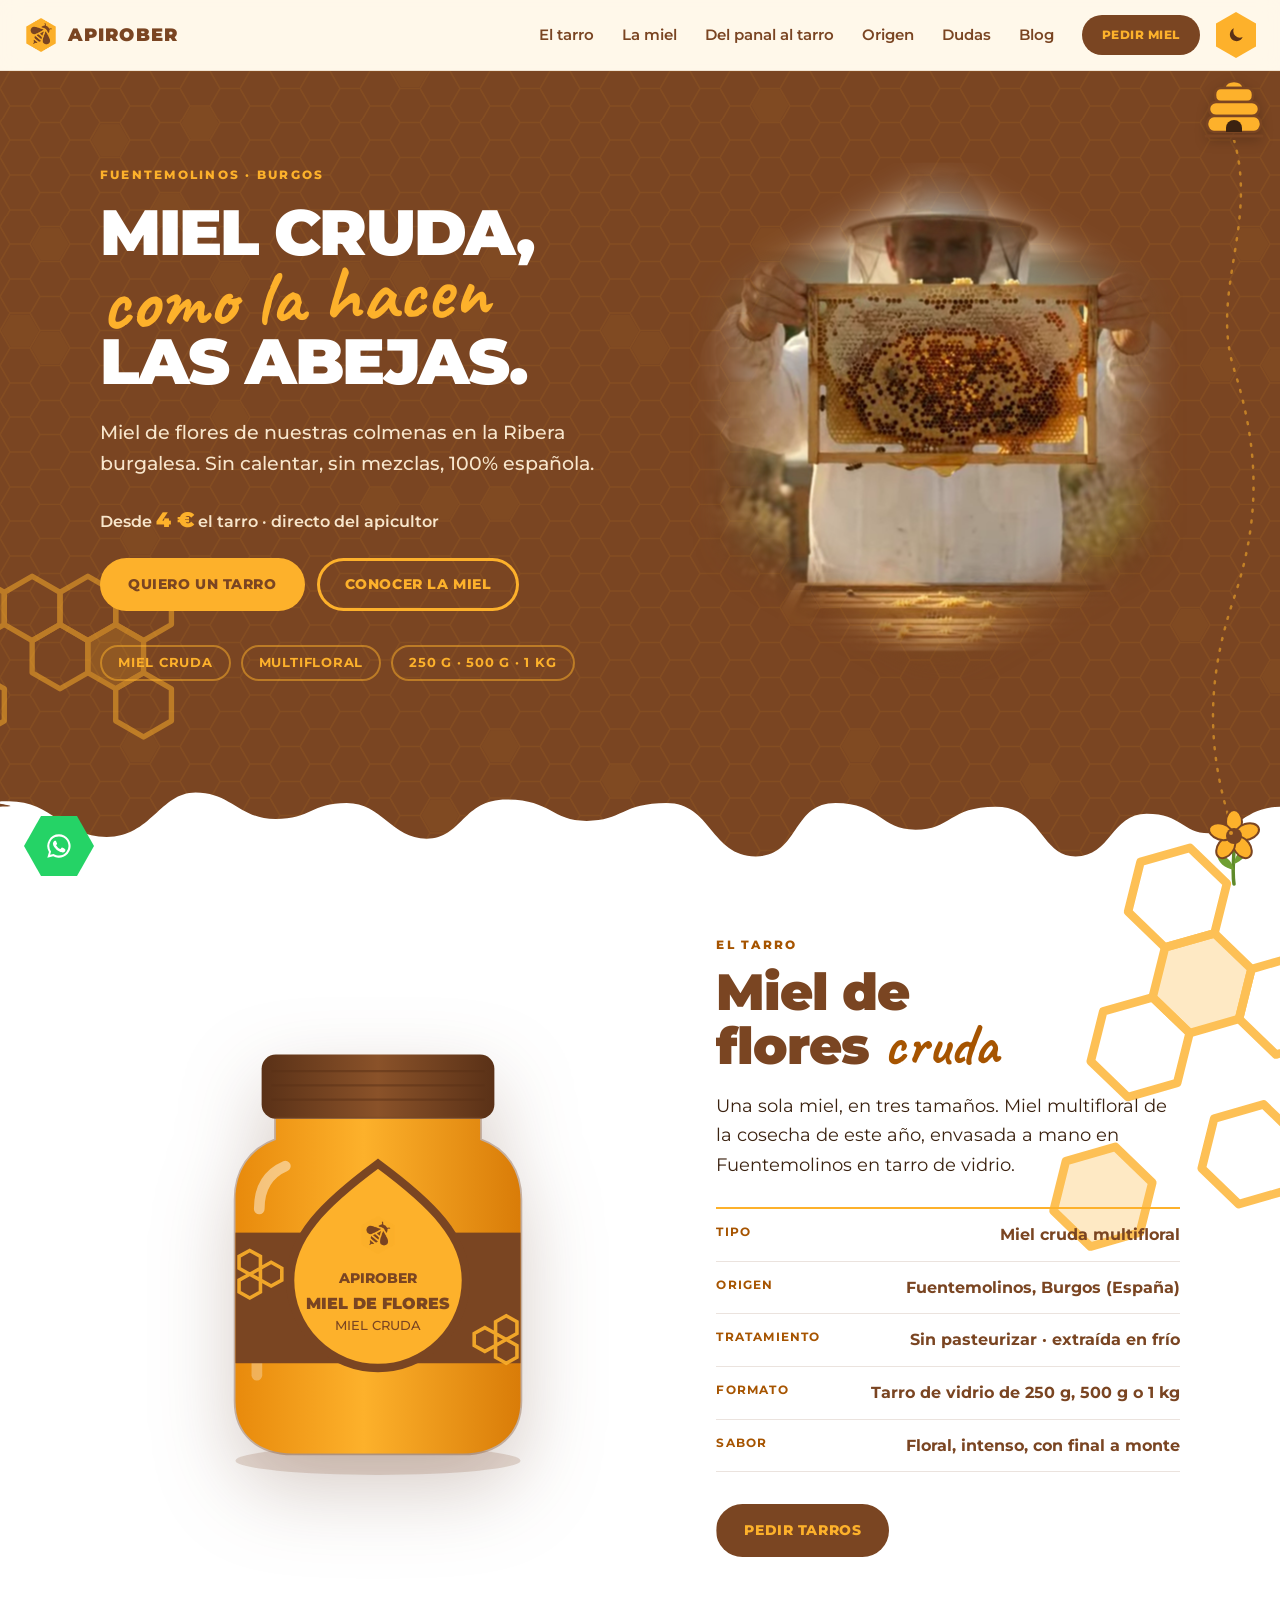
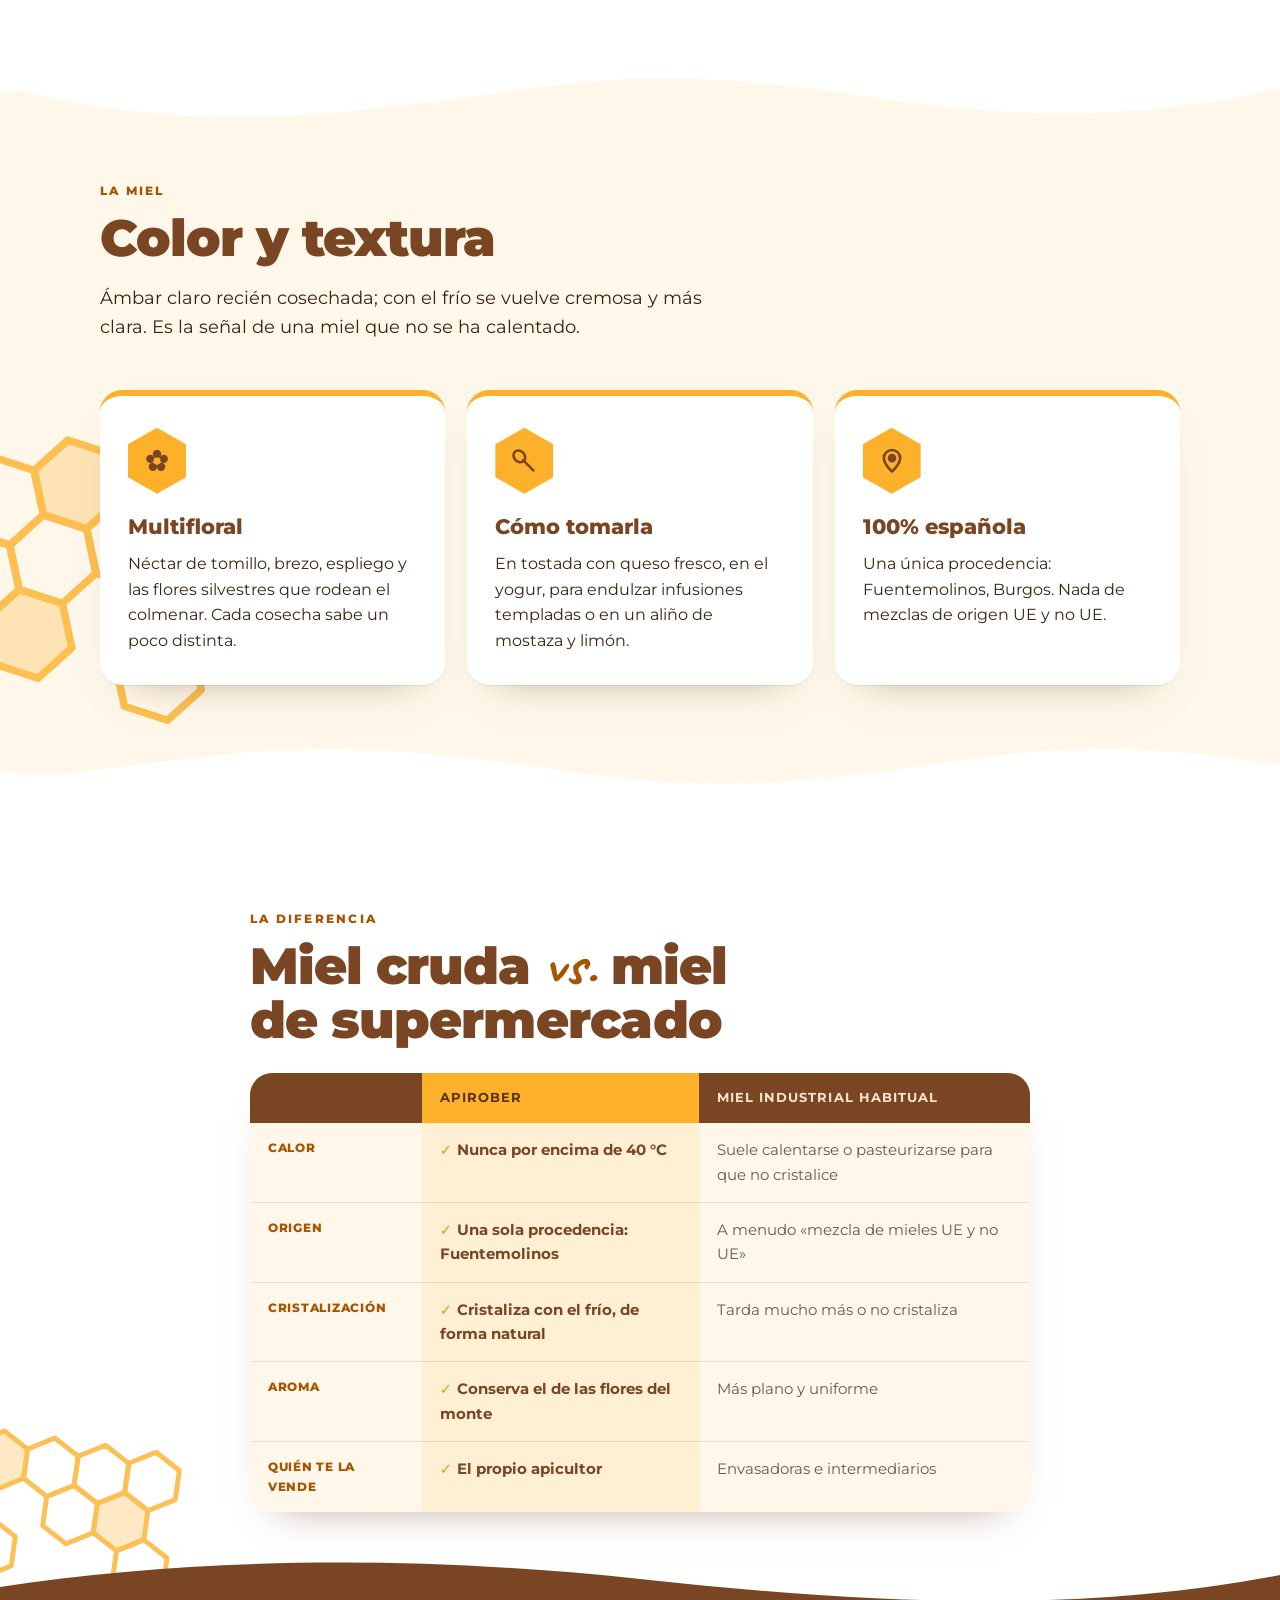
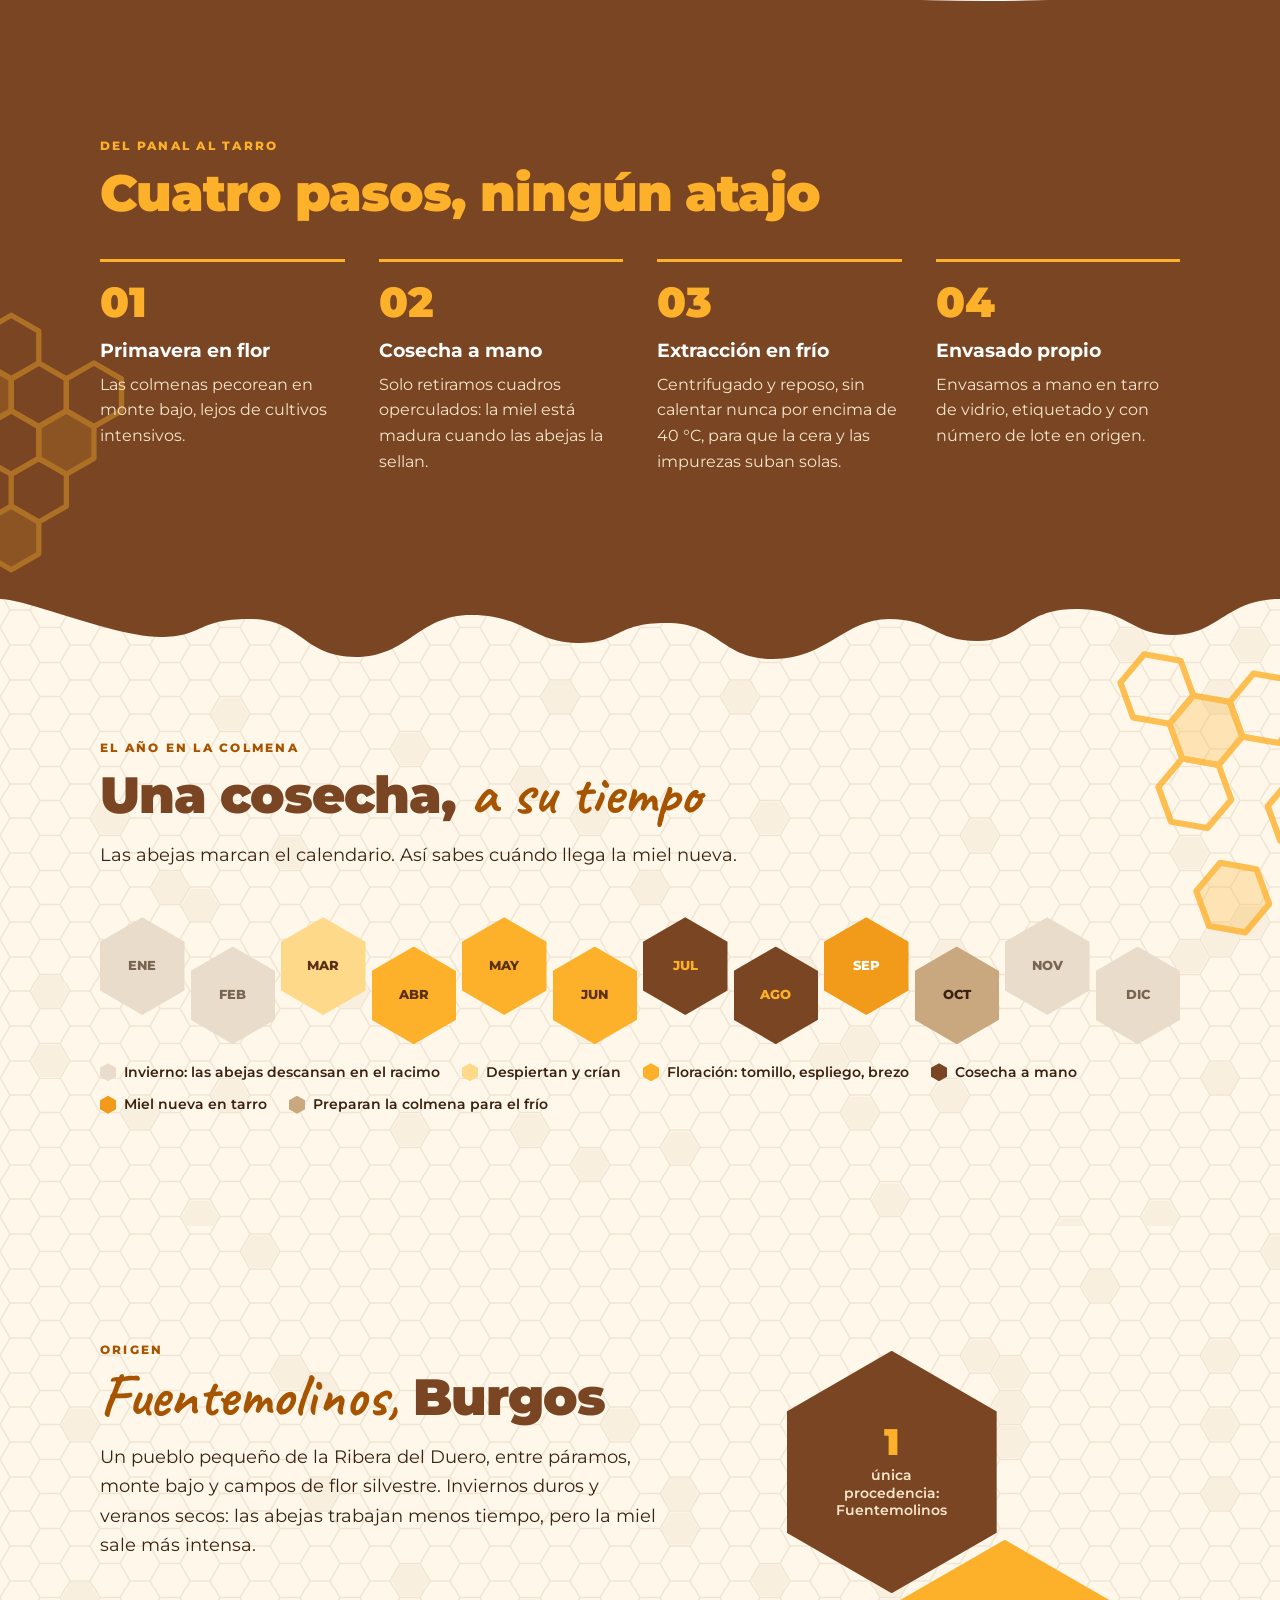
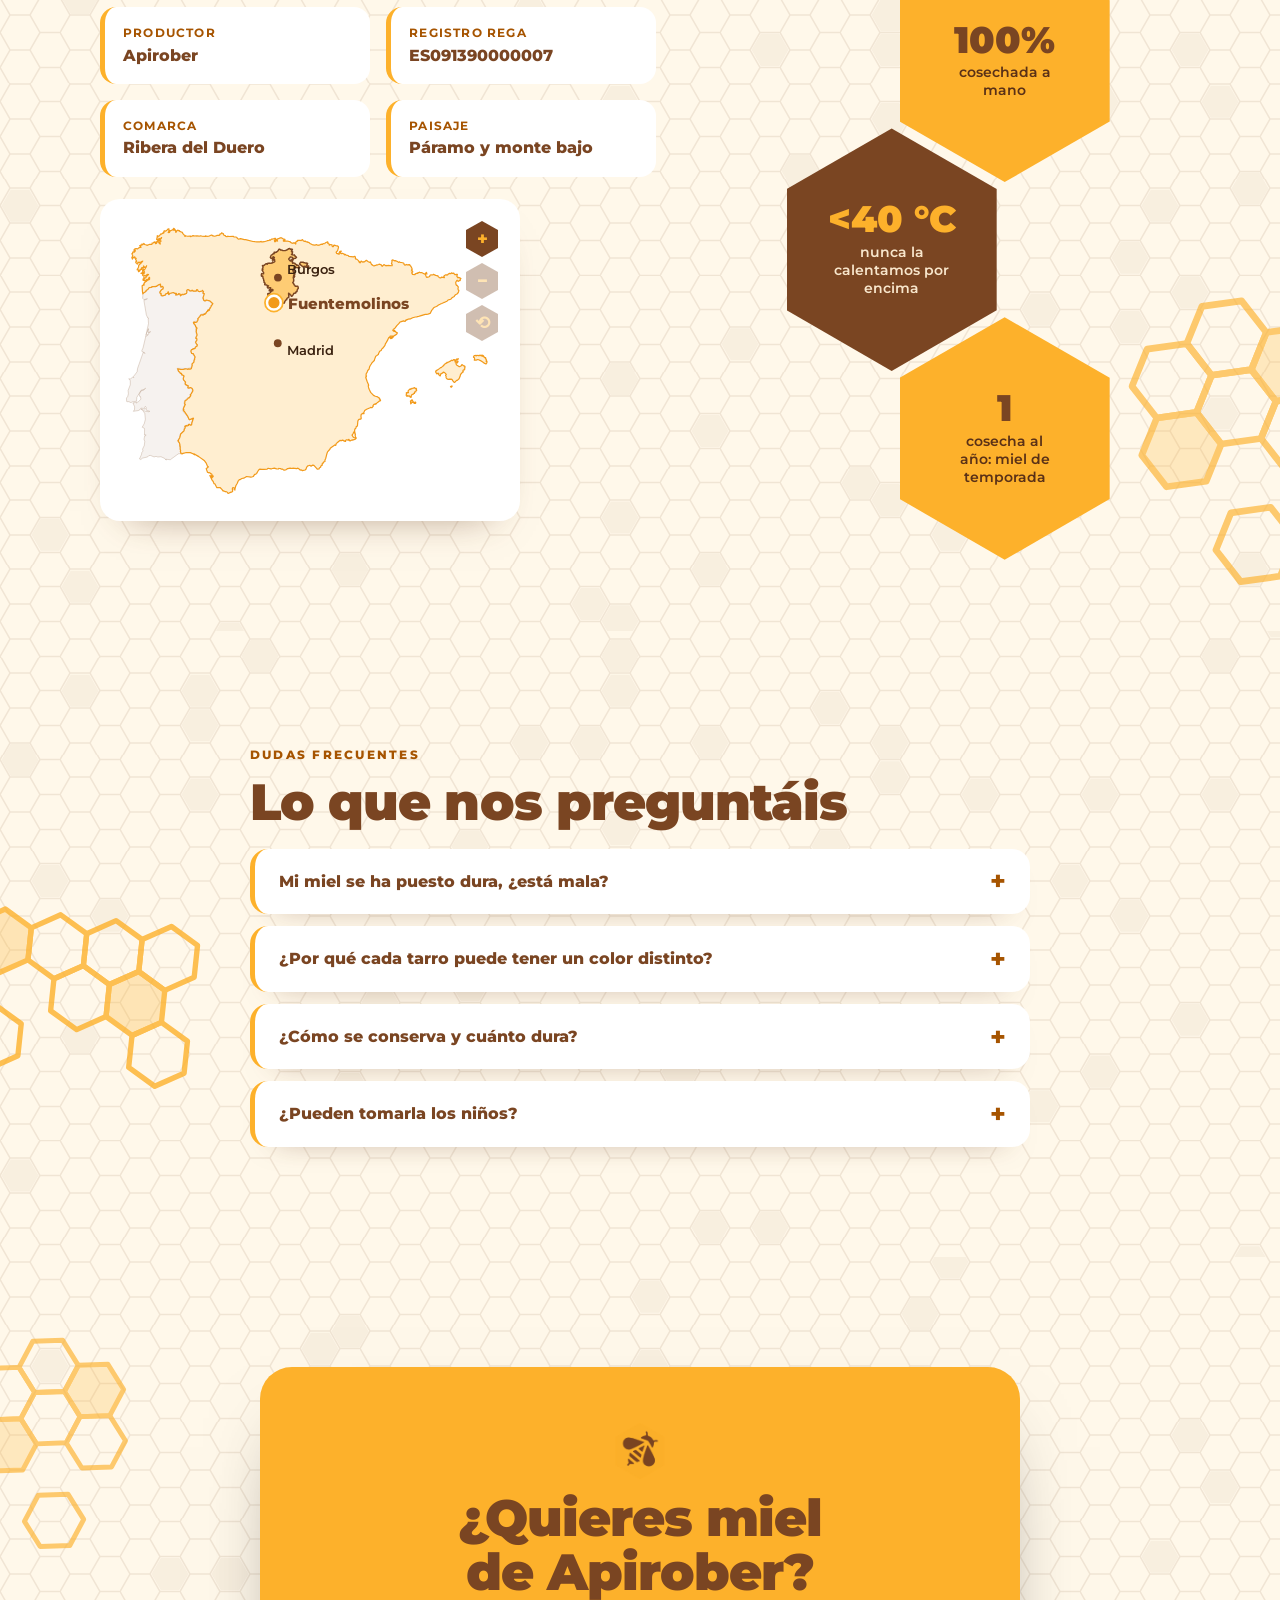
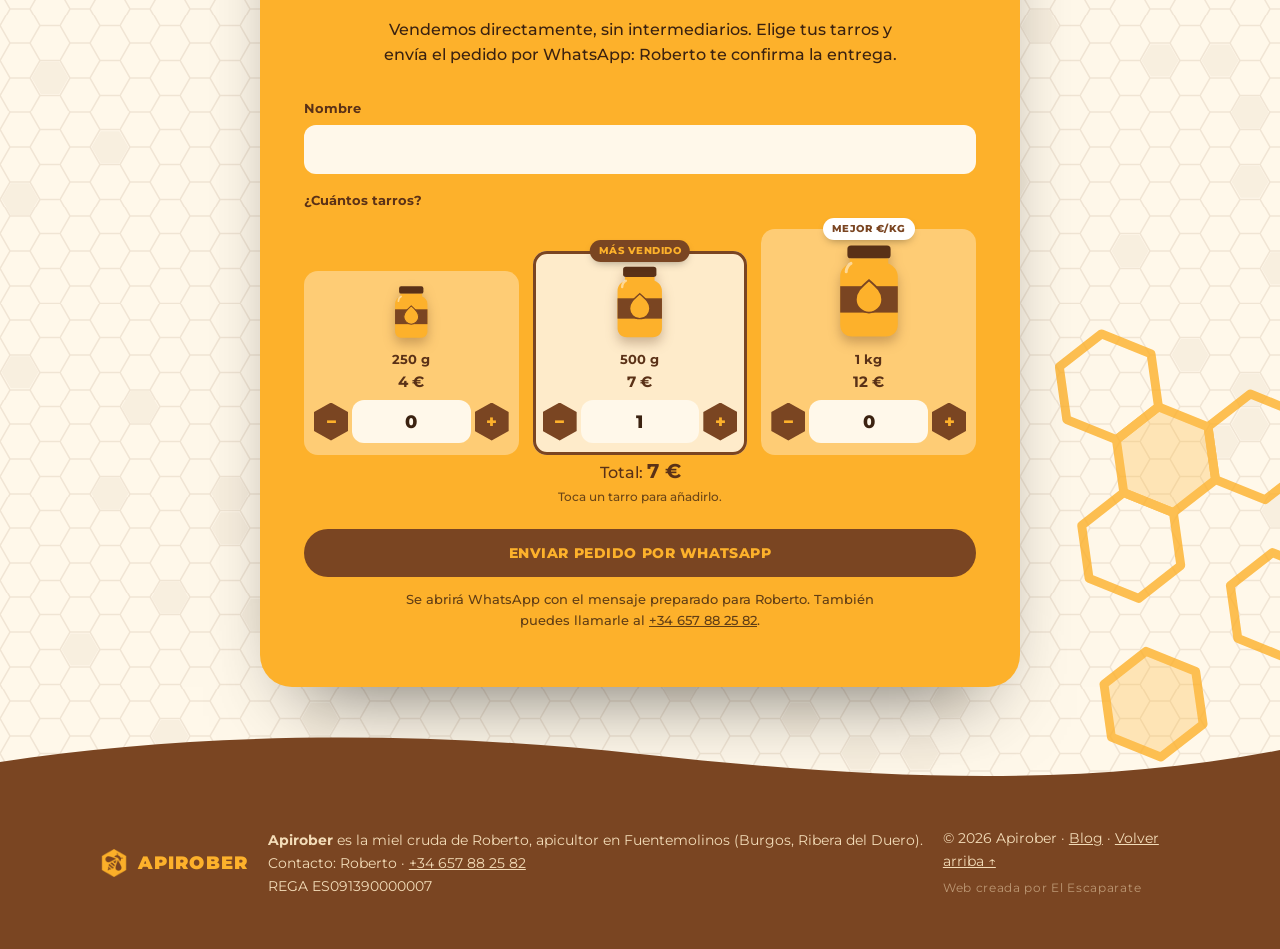
==== commit 0c6a2b5f: "Celdas rellenas al azar de verdad: se generan por sección en cada carga Co-Authored-By: Claude Opus " ====
--- a/index.html
+++ b/index.html
@@ -1,400 +1,401 @@
-<!doctype html>
-<html lang="es">
-<head>
-<meta charset="utf-8">
-<meta name="viewport" content="width=device-width, initial-scale=1">
-<title>Apirober · Miel cruda de flores de Fuentemolinos, Burgos</title>
-<meta name="description" content="Miel cruda de flores 100% española, recolectada y envasada por Apirober en Fuentemolinos (Burgos). Sin pasteurizar, sin mezclas. Tarros de 250 g, 500 g y 1 kg.">
-<link rel="canonical" href="https://apirober.es/">
-<link rel="icon" href="/favicon.png?v=9" type="image/png" sizes="512x512">
-<link rel="apple-touch-icon" href="/favicon.png?v=9">
-<meta name="theme-color" content="#7a4522">
-<meta property="og:type" content="website">
-<meta property="og:title" content="Apirober · Miel cruda de Burgos">
-<meta property="og:description" content="Apirober: miel cruda de flores de Fuentemolinos (Burgos), sin calentar ni mezclas. Tarros de 250 g a 4 €, 500 g a 7 € y 1 kg a 12 €.">
-<meta property="og:url" content="https://apirober.es/">
-<meta property="og:locale" content="es_ES">
-<meta property="og:image" content="https://apirober.es/assets/og.png?v=3">
-<meta property="og:image:width" content="1200">
-<meta property="og:image:height" content="630">
-<meta property="og:image:alt" content="Apirober, miel cruda de Burgos: tarros de 250 g a 4 €, 500 g a 7 € y 1 kg a 12 €">
-<meta name="twitter:card" content="summary_large_image">
-<meta name="color-scheme" content="light dark">
-<script>(function(){try{var tema=localStorage.getItem("tema");if(tema)document.documentElement.dataset.theme=tema}catch(e){}})()</script>
-<link rel="preconnect" href="https://fonts.googleapis.com">
-<link rel="preconnect" href="https://fonts.gstatic.com" crossorigin>
-<link href="https://fonts.googleapis.com/css2?family=Caveat:wght@700&family=Montserrat:wght@400;500;600;700;800;900&display=swap" rel="stylesheet">
-<link rel="stylesheet" href="/assets/style.css">
-<script type="application/ld+json">
-{"@context":"https://schema.org","@graph":[
-{"@type":"WebSite","@id":"https://apirober.es/#web","name":"Apirober","alternateName":["ApiRober","Api Rober","Miel Apirober"],"url":"https://apirober.es/","inLanguage":"es","publisher":{"@id":"https://apirober.es/#org"}},
-{"@type":["Organization","LocalBusiness"],"@id":"https://apirober.es/#org","name":"Apirober","alternateName":["ApiRober","Api Rober","Miel Apirober"],"description":"Apirober es una marca de miel cruda de flores de Roberto, apicultor de Fuentemolinos (Burgos, Ribera del Duero). Vende tarros de 250 g, 500 g y 1 kg por WhatsApp.","founder":{"@type":"Person","name":"Roberto","jobTitle":"Apicultor"},"areaServed":"ES","priceRange":"4 € - 12 €","image":"https://apirober.es/assets/og.png?v=3","url":"https://apirober.es/","logo":"https://apirober.es/favicon.png","telephone":"+34657882582",
- "contactPoint":{"@type":"ContactPoint","name":"Roberto","telephone":"+34657882582","contactType":"sales","areaServed":"ES","availableLanguage":"es"},
- "address":{"@type":"PostalAddress","addressLocality":"Fuentemolinos","addressRegion":"Burgos","addressCountry":"ES"}},
-{"@type":"Product","@id":"https://apirober.es/#miel","name":"Miel de flores cruda Apirober","image":"https://apirober.es/assets/og.png?v=3","brand":{"@type":"Brand","name":"Apirober"},
- "description":"Miel cruda de flores 100% española, de Fuentemolinos (Burgos). Sin pasteurizar. Tarros de 250 g, 500 g y 1 kg.",
- "category":"Alimentación > Miel","countryOfOrigin":"ES","manufacturer":{"@id":"https://apirober.es/#org"},
- "offers":{"@type":"AggregateOffer","priceCurrency":"EUR","lowPrice":"4.00","highPrice":"12.00","offerCount":"3","availability":"https://schema.org/InStock",
-  "offers":[{"@type":"Offer","name":"Tarro de 250 g","sku":"APR-250","price":"4.00","priceCurrency":"EUR","availability":"https://schema.org/InStock","itemCondition":"https://schema.org/NewCondition","url":"https://apirober.es/#pedidos","seller":{"@id":"https://apirober.es/#org"}},{"@type":"Offer","name":"Tarro de 500 g","sku":"APR-500","price":"7.00","priceCurrency":"EUR","availability":"https://schema.org/InStock","itemCondition":"https://schema.org/NewCondition","url":"https://apirober.es/#pedidos","seller":{"@id":"https://apirober.es/#org"}},{"@type":"Offer","name":"Tarro de 1 kg","sku":"APR-1000","price":"12.00","priceCurrency":"EUR","availability":"https://schema.org/InStock","itemCondition":"https://schema.org/NewCondition","url":"https://apirober.es/#pedidos","seller":{"@id":"https://apirober.es/#org"}}]}}
-,
-{"@type":"FAQPage","mainEntity":[{"@type":"Question","name":"Mi miel se ha puesto dura, ¿está mala?","acceptedAnswer":{"@type":"Answer","text":"Al contrario: es señal de que es cruda. La miel sin calentar cristaliza de forma natural con el frío. Si la quieres líquida, pon el tarro al baño maría templado (sin pasar de 40 °C) y remueve."}},{"@type":"Question","name":"¿Por qué cada tarro puede tener un color distinto?","acceptedAnswer":{"@type":"Answer","text":"Depende de las flores de cada temporada. Es una miel natural, sin mezclar para igualarla."}},{"@type":"Question","name":"¿Cómo se conserva y cuánto dura?","acceptedAnswer":{"@type":"Answer","text":"En un sitio seco, a temperatura ambiente y con el tarro bien cerrado. No necesita nevera. La fecha de consumo preferente va indicada en cada lote."}},{"@type":"Question","name":"¿Pueden tomarla los niños?","acceptedAnswer":{"@type":"Answer","text":"Sí a partir del año. Como cualquier miel, no se recomienda a bebés menores de 12 meses."}}]}
-]}
-</script>
-</head>
-<body>
-<a class="skip" href="#main">Saltar al contenido</a>
-
-<header class="nav" id="top">
-  <a class="brand" href="#top" aria-label="Apirober, inicio">
-    <img src="/assets/abeja.png?v=2" alt="" width="34" height="34"> APIROBER
-  </a>
-  <nav aria-label="Principal">
-    <button class="nav-toggle" aria-expanded="false" aria-controls="menu">Menú</button>
-    <ul id="menu">
-      <li><a href="#tarro">El tarro</a></li>
-      <li><a href="#miel">La miel</a></li>
-      <li><a href="#proceso">Del panal al tarro</a></li>
-      <li><a href="#origen">Origen</a></li>
-      <li><a href="#dudas">Dudas</a></li>
-      <li><a href="/blog">Blog</a></li>
-      <li><a class="btn btn-sm" href="#pedidos">Pedir miel</a></li>
-    </ul>
-    <button class="theme-toggle" type="button" aria-label="Cambiar a modo oscuro"><svg class="i-moon" viewBox="0 0 24 24" aria-hidden="true"><path d="M20 14.5A8 8 0 0 1 9.5 4a8 8 0 1 0 10.5 10.5z" fill="currentColor"/></svg><svg class="i-sun" viewBox="0 0 24 24" aria-hidden="true"><circle cx="12" cy="12" r="4.5" fill="currentColor"/><path d="M12 2v2.5M12 19.5V22M2 12h2.5M19.5 12H22M4.9 4.9l1.8 1.8M17.3 17.3l1.8 1.8M4.9 19.1l1.8-1.8M17.3 6.7l1.8-1.8" stroke="currentColor" stroke-width="2" stroke-linecap="round"/></svg></button>
-  </nav>
-</header>
-
-<main id="main">
-  <!-- HERO -->
-  <section class="hero">
-    <svg class="combs combs-l" aria-hidden="true" viewBox="-4 16 224 158"><use href="#comb4" x="-4" y="16"/></svg>
-    <div class="wrap hero-in">
-      <div class="hero-copy reveal">
-        <p class="eyebrow">Fuentemolinos · Burgos</p>
-        <h1>Miel cruda,<br><span class="nw hand">como la hacen</span><br>las abejas.</h1>
-        <p class="hero-lead">Miel de flores de nuestras colmenas en la Ribera burgalesa. Sin calentar, sin mezclas, 100% española.</p>
-        <p class="from">Desde <b>4 €</b> el tarro · directo del apicultor</p>
-        <div class="ctas">
-          <a class="btn btn-amber" href="#pedidos">Quiero un tarro</a>
-          <a class="btn btn-ghost-light" href="#miel">Conocer la miel</a>
-        </div>
-        <ul class="hero-tags">
-          <li>Miel cruda</li><li>Multifloral</li><li>250 g · 500 g · 1 kg</li>
-        </ul>
-      </div>
-      <div class="hero-art reveal">
-        <button class="replay" type="button" aria-label="Repetir animación" title="Repetir animación"><svg viewBox="0 0 24 24" width="20" height="20" aria-hidden="true"><path d="M4 12a8 8 0 1 0 2.4-5.7M4 4v4h4" fill="none" stroke="currentColor" stroke-width="2.4" stroke-linecap="round" stroke-linejoin="round"/></svg></button>
-        <svg class="art-combs" viewBox="22 16 172 203"><use href="#comb3" x="22" y="16"/></svg>
-        <div class="vbox"><video class="intro-vid" muted playsinline preload="auto" poster="/assets/intro-end.jpg" aria-hidden="true">
-          <source src="/assets/intro.webm" type="video/webm"><source src="/assets/intro.mp4" type="video/mp4">
-        </video><img class="gota-hd" src="/assets/gota-hd.webp" alt="" width="476" height="1042"></div>
-        <svg class="trail" viewBox="0 0 300 200"><path d="M10 180 C80 120 60 40 150 60 S260 20 290 10" fill="none" stroke="#fdb12b" stroke-width="3" stroke-dasharray="2 10" stroke-linecap="round"/></svg>
-        <img class="flying-bee" src="/assets/abeja.png?v=2" alt="" width="70" height="70">
-      </div>
-    </div>
-    <svg class="drip" viewBox="0 0 1440 90" preserveAspectRatio="none" aria-hidden="true"><path d="M0 0h1440v30c-40 0-50 30-80 30s-30-22-70-22-40 48-80 48-38-56-90-56-50 26-90 26-40-30-90-30-40 60-90 60-50-60-100-60-50 20-90 20-40-24-90-24-50 44-90 44-50-40-90-40-40 18-80 18-50-30-90-30-50 50-100 50-60-40-110-40S40 30 0 30z" fill="#7a4522"/></svg>
-  </section>
-
-  <!-- PRODUCTO -->
-  <section id="tarro" class="section product" style="padding-top:150px">
-    <svg class="combs deco d1" aria-hidden="true" viewBox="-4 16 146 248"><use href="#comb2" x="-4" y="16"/></svg>
-    <div class="wrap split">
-      <figure class="jar reveal" aria-hidden="true">
-        <svg viewBox="0 0 320 400">
-          <defs>
-            <linearGradient id="honey" x1="0" x2="1"><stop offset="0" stop-color="#e88a0c"/><stop offset=".45" stop-color="#fdb12b"/><stop offset="1" stop-color="#d97c08"/></linearGradient>
-            <clipPath id="jarFillClip"><rect class="jar-level" x="0" y="94" width="320" height="300"/></clipPath>
-            <linearGradient id="lid" x1="0" x2="1"><stop offset="0" stop-color="#5a3117"/><stop offset=".5" stop-color="#8a5229"/><stop offset="1" stop-color="#5a3117"/></linearGradient>
-          </defs>
-          <ellipse cx="160" cy="382" rx="120" ry="12" fill="#7a4522" opacity=".18"/>
-          <rect x="62" y="40" width="196" height="54" rx="12" fill="url(#lid)"/>
-          <path d="M70 54h180M70 66h180M70 78h180" stroke="#5a3117" stroke-width="2" opacity=".5"/>
-          <path d="M74 94h172v18c22 8 34 26 34 50v170c0 28-20 44-48 44H88c-28 0-48-16-48-44V162c0-24 12-42 34-50z" fill="rgba(253,177,43,.16)" stroke="rgba(122,69,34,.35)" stroke-width="3"/>
-          <path clip-path="url(#jarFillClip)" d="M74 94h172v18c22 8 34 26 34 50v170c0 28-20 44-48 44H88c-28 0-48-16-48-44V162c0-24 12-42 34-50z" fill="url(#honey)"/>
-          <path d="M60 170c0-18 8-30 22-36" stroke="#fff" stroke-width="9" stroke-linecap="round" opacity=".45" fill="none"/>
-          <path d="M58 200v110" stroke="#fff" stroke-width="9" stroke-linecap="round" opacity=".3"/>
-          <rect x="40" y="190" width="240" height="110" fill="#7a4522"/>
-          <g fill="none" stroke="#fdb12b" stroke-width="3" opacity=".9"><path d="M52 205l9 5v10l-9 5-9-5v-10zM70 215l9 5v10l-9 5-9-5v-10zM52 225l9 5v10l-9 5-9-5v-10zM268 260l9 5v10l-9 5-9-5v-10zM250 270l9 5v10l-9 5-9-5v-10zM268 280l9 5v10l-9 5-9-5v-10z"/></g>
-          <path d="M160 132c-46 34-74 62-74 98a74 74 0 0 0 148 0c0-36-28-64-74-98z" fill="#fdb12b" stroke="#7a4522" stroke-width="7"/>
-          <image href="/assets/abeja.png?v=2" x="144" y="176" width="32" height="32"/>
-          <text x="160" y="232" text-anchor="middle" font-family="Montserrat" font-weight="800" font-size="12" fill="#7a4522">APIROBER</text>
-          <text x="160" y="254" text-anchor="middle" font-family="Montserrat" font-weight="900" font-size="13.5" fill="#7a4522">MIEL DE FLORES</text>
-          <text x="160" y="272" text-anchor="middle" font-family="Montserrat" font-weight="500" font-size="11" fill="#7a4522">MIEL CRUDA</text>
-        </svg>
-      </figure>
-      <div class="reveal">
-        <p class="eyebrow">El tarro</p>
-        <h2>Miel de flores <span class="hand">cruda</span></h2>
-        <p class="lead">Una sola miel, en tres tamaños. Miel multifloral de la cosecha de este año, envasada a mano en Fuentemolinos en tarro de vidrio.</p>
-        <ul class="spec">
-          <li><span>Tipo</span><b>Miel cruda multifloral</b></li>
-          <li><span>Origen</span><b>Fuentemolinos, Burgos (España)</b></li>
-          <li><span>Tratamiento</span><b>Sin pasteurizar · extraída en frío</b></li>
-          <li><span>Formato</span><b>Tarro de vidrio de 250 g, 500 g o 1 kg</b></li>
-          <li><span>Sabor</span><b>Floral, intenso, con final a monte</b></li>
-        </ul>
-        <a class="btn" href="#pedidos">Pedir tarros</a>
-      </div>
-    </div>
-  </section>
-
-  <!-- MIEL -->
-  <section id="miel" class="section">
-    <svg class="combs deco d2" aria-hidden="true" viewBox="22 16 172 203"><use href="#comb3" x="22" y="16"/></svg>
-    <div class="wrap">
-      <p class="eyebrow">La miel</p>
-      <h2>Color y textura</h2>
-      <p class="lead">Ámbar claro recién cosechada; con el frío se vuelve cremosa y más clara. Es la señal de una miel que no se ha calentado.</p>
-      <ul class="cards">
-        <li class="card reveal">
-          <span class="hex" aria-hidden="true"><svg viewBox="0 0 24 24"><g fill="currentColor"><circle cx="12" cy="6" r="3.6"/><circle cx="17.7" cy="10.2" r="3.6"/><circle cx="15.5" cy="17" r="3.6"/><circle cx="8.5" cy="17" r="3.6"/><circle cx="6.3" cy="10.2" r="3.6"/></g><circle cx="12" cy="12" r="3" fill="#fdb12b"/></svg></span>
-          <h3>Multifloral</h3>
-          <p>Néctar de tomillo, brezo, espliego y las flores silvestres que rodean el colmenar. Cada cosecha sabe un poco distinta.</p>
-        </li>
-        <li class="card reveal">
-          <span class="hex" aria-hidden="true"><svg viewBox="0 0 24 24" fill="none" stroke="currentColor" stroke-width="2.2" stroke-linecap="round" stroke-linejoin="round"><ellipse cx="8" cy="8" rx="4.5" ry="5.5" transform="rotate(-45 8 8)"/><path d="M11.2 11.2 20 20"/></svg></span>
-          <h3>Cómo tomarla</h3>
-          <p>En tostada con queso fresco, en el yogur, para endulzar infusiones templadas o en un aliño de mostaza y limón.</p>
-        </li>
-        <li class="card reveal">
-          <span class="hex" aria-hidden="true"><svg viewBox="0 0 24 24" fill="none" stroke="currentColor" stroke-width="2.2" stroke-linecap="round" stroke-linejoin="round"><path d="M12 21s-7-6.2-7-11.5a7 7 0 0 1 14 0C19 14.8 12 21 12 21z"/><circle cx="12" cy="9.5" r="2.6" fill="currentColor"/></svg></span>
-          <h3>100% española</h3>
-          <p>Una única procedencia: Fuentemolinos, Burgos. Nada de mezclas de origen UE y no UE.</p>
-        </li>
-      </ul>
-    </div>
-  </section>
-
-  <!-- COMPARATIVA -->
-  <section class="section compare" id="comparativa">
-    <svg class="combs deco d3" aria-hidden="true" viewBox="-4 16 224 158"><use href="#comb4" x="-4" y="16"/></svg>
-    <div class="wrap narrow">
-      <p class="eyebrow">La diferencia</p>
-      <h2>Miel cruda <span class="hand">vs.</span> miel de supermercado</h2>
-      <div class="cmp-wrap reveal">
-        <table class="cmp">
-          <thead><tr><th scope="col"><span class="sr">Aspecto</span></th><th scope="col">Apirober</th><th scope="col">Miel industrial habitual</th></tr></thead>
-          <tbody>
-            <tr><th scope="row">Calor</th><td>Nunca por encima de 40 °C</td><td>Suele calentarse o pasteurizarse para que no cristalice</td></tr>
-            <tr><th scope="row">Origen</th><td>Una sola procedencia: Fuentemolinos</td><td>A menudo «mezcla de mieles UE y no UE»</td></tr>
-            <tr><th scope="row">Cristalización</th><td>Cristaliza con el frío, de forma natural</td><td>Tarda mucho más o no cristaliza</td></tr>
-            <tr><th scope="row">Aroma</th><td>Conserva el de las flores del monte</td><td>Más plano y uniforme</td></tr>
-            <tr><th scope="row">Quién te la vende</th><td>El propio apicultor</td><td>Envasadoras e intermediarios</td></tr>
-          </tbody>
-        </table>
-      </div>
-    </div>
-  </section>
-
-  <!-- PROCESO -->
-  <section id="proceso" class="section dark hex-edges">
-    <svg class="combs combs-r" aria-hidden="true" viewBox="-4 16 198 248"><use href="#comb5" x="-4" y="16"/></svg>
-    <div class="wrap">
-      <p class="eyebrow">Del panal al tarro</p>
-      <h2>Cuatro pasos, ningún atajo</h2>
-      <ol class="steps">
-        <li class="reveal"><span>01</span><h3>Primavera en flor</h3><p>Las colmenas pecorean en monte bajo, lejos de cultivos intensivos.</p></li>
-        <li class="reveal"><span>02</span><h3>Cosecha a mano</h3><p>Solo retiramos cuadros operculados: la miel está madura cuando las abejas la sellan.</p></li>
-        <li class="reveal"><span>03</span><h3>Extracción en frío</h3><p>Centrifugado y reposo, sin calentar nunca por encima de 40 °C, para que la cera y las impurezas suban solas.</p></li>
-        <li class="reveal"><span>04</span><h3>Envasado propio</h3><p>Envasamos a mano en tarro de vidrio, etiquetado y con número de lote en origen.</p></li>
-      </ol>
-    </div>
-  </section>
-
-  <!-- CALENDARIO -->
-  <section class="section calendar" id="calendario">
-    <svg class="combs deco d4" aria-hidden="true" viewBox="-4 16 146 248"><use href="#comb2" x="-4" y="16"/></svg>
-    <div class="wrap">
-      <p class="eyebrow">El año en la colmena</p>
-      <h2>Una cosecha, <span class="hand">a su tiempo</span></h2>
-      <p class="lead">Las abejas marcan el calendario. Así sabes cuándo llega la miel nueva.</p>
-      <ol class="months reveal"><li class="m-rest"><span>Ene</span></li><li class="m-rest"><span>Feb</span></li><li class="m-wake"><span>Mar</span></li><li class="m-flor"><span>Abr</span></li><li class="m-flor"><span>May</span></li><li class="m-flor"><span>Jun</span></li><li class="m-cos"><span>Jul</span></li><li class="m-cos"><span>Ago</span></li><li class="m-new"><span>Sep</span></li><li class="m-prep"><span>Oct</span></li><li class="m-rest"><span>Nov</span></li><li class="m-rest"><span>Dic</span></li></ol>
-      <ul class="legend">
-        <li class="m-rest">Invierno: las abejas descansan en el racimo</li>
-        <li class="m-wake">Despiertan y crían</li>
-        <li class="m-flor">Floración: tomillo, espliego, brezo</li>
-        <li class="m-cos">Cosecha a mano</li>
-        <li class="m-new">Miel nueva en tarro</li>
-        <li class="m-prep">Preparan la colmena para el frío</li>
-      </ul>
-    </div>
-  </section>
-
-  <!-- ORIGEN -->
-  <section id="origen" class="section">
-    <svg class="combs deco d5" aria-hidden="true" viewBox="22 16 172 203"><use href="#comb3" x="22" y="16"/></svg>
-    <div class="wrap split">
-      <div class="reveal">
-        <p class="eyebrow">Origen</p>
-        <h2><span class="hand">Fuentemolinos,</span> Burgos</h2>
-        <p class="lead">Un pueblo pequeño de la Ribera del Duero, entre páramos, monte bajo y campos de flor silvestre. Inviernos duros y veranos secos: las abejas trabajan menos tiempo, pero la miel sale más intensa.</p>
-        <dl class="facts">
-          <div><dt>Productor</dt><dd>Apirober</dd></div>
-          <div><dt>Registro REGA</dt><dd>ES091390000007</dd></div>
-          <div><dt>Comarca</dt><dd>Ribera del Duero</dd></div>
-          <div><dt>Paisaje</dt><dd>Páramo y monte bajo</dd></div>
-        </dl>
-        <figure class="mini-map" data-fm="163.16 91.49">
-          <svg viewBox="0 0 400 300" role="img" aria-label="Mapa de España con la provincia de Burgos marcada; al hacer zoom se ve la comarca de la Ribera del Duero, donde está Fuentemolinos">
-            <path class="nb" d="M76.5 188.2l-1.2 .3-3.2 2.8-.6 2.8 .6 1.4-2.4 5.9 5.1 6.1 1.7 3.4 2.1-.9 2.1 .1-2.1 6.1-2.6-.6-1 1.5-3 .7-.9 4.3-3.7 4.2-.7 3.3-1.5 2.4 1.6 3.2 1.6 10.8-1-.5-1.8 .3-8.2 6-4.5-.6 .4 1-1.6-1.8-3.8-1.7-3.1 .3-1.9-.7-2 .6-3.7-1.5-1.7 .2-1.2 1.3-5.1 1.2-1.8 1.4-1.4-.5 2.3-5.2-.3-1 1.1-1.1 .4-1.6-.4-1.1 1.8-3.8 .5-4.1-.8-2.3 .7-3.3 1.1-.3 .2-.9-1.5 .3 .1-6.2-.4-.9-2-.9 2.1-3.8 1.1-4.3-.6-6-2.2-3.2-1.7-1.1 1-.2 2.9 2.1 3.7 .7 1.4-.4-3.5-1.2-.4-1.2 .4-1.2-1-1.5-1 1.3 .8 .8-.2 .8-3.1-1.1-1.3 .3-1 1.6-1.5 .6-4.9 .8 1.1-1.9 .2-2.7-1.8-4 2.8-.5 1 .7-.1-.7 1.6-.5 2.9-2.8-.5-2.6-.6 0-.7-2.2 1.8-3.6 3.1-1.1 1.6-1.7-1.9 1.4-2.6 .6-4.4 7.3-.3 4-4.6 .6-1 .9-2.2-1.1-1.8 0-.5-.2-.2-3.5 1.2-1.4 .8-2.8-.3-3.5 2.2-5.8 0-4.1-1.5-2.1 1.5 .3 2.4-1.8 1.2 .4-.3-1.2 3.7-4.8 .5-3.5 5.4-15.5 .4-.5 1.8 .8-.8-1-2.2-.6-.3-1.3 1.2-2.6 3-12.7 .2 .8 .9-1.2 .5 .2-.1-.9 .9 .1 .5-.9-.6-1 1.6-.4 .9-.7-2 .6-.8-.6 .6-3.1-2.6 6.7 2.6-11.9-.3-4.8 .5-.7-1-.2-1.4-3.2-2.5-14.7 3.6-1.7-3.6 .9-1.3-1.4 .3-4.3 2.8-2.5 .3-1.3 2.2-1.1 1.1-1.7 7.5-1.8 3.3-1.8 .5 2.9 1.8-.1 1.1 1.1-3.3 4.1-.3 1.3 1.4 1.2-.1 1.4 2.3 .1 1.2-.3 1.5-1.6 1.3-.1 1-1.7 .3 2 4.6-1.5 3.1 .9-.4 1.1 .4 .6 1.6-.2 .8-1.2 1.3 .5 .7 1.6 1.3-1.3 4.7-1.3 .5-.7-.1-2.2 1.1-.8 2.9 1.5 1.6-.8 1.2 .8 2.4 0 .8-1.4 2.6 1.8 2.8-.3 .4-.8 1 .7-.1 2.1 1.4 .5-1.5 4.5 1 2.8 1 .2 1.1-.8 2.6 .4 2.5 1.3 1.7 2-1.9 2.5-1.1 3-1.6 .5 0 .7-3.1 2.8-1.8 .9-2.2 .1-2.9 3.8-.3 1.7-1 1.6-2.7 .3-1 1.4 3.4 5.5-.6 .6 0 2.8 .6 3.9-.9 2.2 1 2.4-1.2 2.5 .1 1.1 1.6 1.9-2.1 2.1-.2 1.1-3.6 1.3-.8 1.6 .8 2.2 1.6 .5 2 3.3-1.2 3.1-.1 2-1.9 2.1-.6 3.7-4.3 .7-10-.2 1.1 3 3.1 3.5 2.3 1.3-.3 4 2 2.5-.4 1.3 .6 1.3 2 .8 .3 2.3 3.1-.1 1.5 1.5 .3 1.8-2.5 3.8 .3 1.7z"/>
-            <path class="land" d="M177.7 260.8l-.9 0-.3 .4-.3 .5-1.3 .4-1.4 .3-1-.6-.7-.5-1 .2-.9-.8-1.1 0-.6-.1-.3 .5-1.6 .1-1.2-.4-1.5-.5-2 .4-1.3 .6-1.1-.5-1.1-.1-.5-.1-.6 0-.7 .7-3.3 .4-2.1 0-2.3-.3-1 .8-1.1 1.8-.9 1.7-.8 .7-1.3 .3-1.1 1.8-.2 .4-2.5 .7-4.4-.7-2.9 1.7-2 .3-1.9 1.2-.6 0-.8 1-.4 .4-.9 2.2-1.5 2.6-.8 2.9-.2 1.5-.4-1.2 .3-.3-.5-.6-1.2-.4-.4 .3-.3 .5 0 1.1 .5-.2 0 .5-.5-.1 .3 1.7-.9 .8-.8 0-3 1.4-1.1-1.5-1.2-.5-.5 .3-1.9-1-.3 .3-1.3-1.7-1.9-2-3.2 .1-.5-.8-.7-1.4-.9-1.7-.8-.1-.5-1.2-.5-1.3-.8-.7-.9-1.9-1.6-3.2 .7 .2 .6 2.1 .8 .1 1.2-1.4 .2-.5-.7-.3-.3 .7-.6 .2-.6-.6 0-.3 .6 0 .3-1.4-.5-.5-.7 .1-.9-1.2-1-.3-.5 .3-1-.6-.7-1.9-.6-1.8 1.3-.8 .8-1-.8-.5-1.3-3.3-1.7-2.3-5.9-4.3-5-2.9 .7 1-1.6-1.1-2.7-1.1-.3 0-4.5 .1-2.7 .7-1 .5-1-.4-.7-2.3 .3-.9-.5-1.1 .1-2.6-.3-.8-.3-.1 .4-.5-.6-2.4-.7-1.2-.4 0-.4-1 .5-.2-.3-.4 .4-.3 0-.2 1.2-2.1 .5-2 .4-1.8 3.3-3.1 .3-.8 .2-1.1 .7-.9 .2-1.1-.4-.8 .4-.5 .6 .2 .6-.6 .7 .4 1.5-.4-.3-.9 1-.4 1.3 1 1.1-.3 .3-2.5 .9-2-.3-.3 1-1.7-.1-.4-1 .6-.2-.3-1.3 1-.4-.1-1.1 .5-.3-.2-1.6-3.6-3.5-5-.7-.5 .4-1.2-.5-.1 .2-1.4 1.3-2.7 .1-.4 .4-.6-.7-.5 .3-3 1.5-.9 1.2-1.3 .9-1 .7 0 1.7-2.2-.5-1 .7-.6 2-3.4-.4-.7 .2-.4-.6-1.2-1.3-.9-.6-.1-1.4 .6-1.1-.3 .4-2-1.1-.5-1.9-1-.1-1.6 .4-.8-2.1-2.2-.3-1.5 .8-2.5-1.5-1.1-.9-.1-.2-1.4-1 0-1.1-1.5-.9-.6-.9-2.6 2.9 .5 2.7 .2 2-.7 1.6 .2 1.2 .3 .5-.4 1.7 .2 1.3-.5 1-3.5-.3-1.3 1.9-1.7 .3-2.1 .5-.7 0-1.5 .5-1-1.4-2.5-.5-1-1.7-.3-.7-2.2 .4-1.4 1.4-.5 .3-.7 1.2 .2 1.1-.6 0-.9 2-1.3-.1-.8 .3-.3-.5-.5-1.2-2-.1-.5 .8-1.3 .6-.8-.2-.7 .1-.6-1.2-.6 .9-2 .5-1.3-.9-3.4 .2-1.2-.1-1.8 .6 0 0-.5-.2-.6-1.1-.9-.2-1.4-1.8-2.1-.2-.9 .5-.3 1.6 .3 1.2-.2 .9-1.4 .5-1-.4-1 1.9-2 1.4-2 1.6-.2 .2 .5 .2 0 1.4-1.3 .5 .4 .6-.4-.3-.3 .3-.3 .7-.2 .9-1.7 .8-.2 .3-.2-.5-.4 .1-.4 .6-.4 .4 .5 1-.2-.4-1 1-.7-.3-.5 1.2-1.3 .3-.5-.3-.4 .5-.3 1.4-1.9-3.1-3-3.6-.8-.3 .1-.1 .5-.9 .3-1.6-.9 .2-.7-.7-1.4 .8-2.4 .5-2.1-1.4-.3 .7-1.7-.9-1-.2-.3-.3 .7-2.7 .6-1.4-.4-.5-1.4-.9-.3-.5 1.6-.7 .1-2.6 0-.3-.9-.7-.1-.6 .7-1.9 0-.2-.7-.8-.4-.7-.3-1.2 .7 .1 2.1-.4 1.1-.9 .5-2.2 .8-1.1 .1-.2-.5-1.7 1.6 0-.9-.5-.2 0-.6-.2-.3-.8 .1-.2-.3-.6 .3 .2 .4-.4 .3-2.5 .4 .8-1.6-1.8-.1-1.4-.9-2.6 .8-1.1 .1 0 .5-.8 .7-.5-.5 .1-2.3-.5 0-.4 1.6-1.6 .2-.8 1.6-3.1 .7-1-.3-.1-2.2-.8 .2-.4-.9-.1-.5 1.5-2.4 1.8-1 .2-1.5-.4-.7-.4-.3-1.7 .7-.4-3.1-.8 .7-.8-.1-1.8 1.2-.2 .6-1-.1-.3 .4-2-.2-1.8 .1 0 .5-.9 .4-1.9 .1-.8 1-.5 1-1.8 .9-.1 .8-.6 .6-1.6 .9-1.1 1.1-.4-2.6 0-.6-.3-5 .9-.6 1 .1 .1-.8-.7-.3 .8-.5 .1-.8 .9-.6 .5-.9 .6 .1 1-1.1 .7-.2 .8-.9 .5 .2 .4-.4 0-1.2 0-.5-.1-.1-.5 0 0 .8-.7 .5 .1 .7-1.5 .4-.1-.4-1.1 1-.7 0-.1 .5-2-.7 .1-1.3 1 1.1 .1-1-.4-1.4 .9 .2 .2 .4 1.1-.6 .3-1.1 1.3-.9 1-1.2-.7 .5-.3-.6-1.8 1.3-.3 .4-1.2-.4-.6 .6-1.2-1.1 .3-.8-.3-.6-1.6-.3 .3-.5 .5 .1 .6-.2 .2-.7 .5 .1 .2 .9-.4 .8 1.3-.1 .1-.3-.2-1.2 .6-.2-.4 0 .1-1-.3 0-.1-1.6 .8-.2 1.4-2.2 .6-1.5-.8 1.4-.4-.2-.6 .6-.8-.4 .2-.4-.7-.9-.5 2.7-.7-.3 .3-.6-.7-.2-.1 .2-.8 .9 .4 .8-.8 0-.3 .5-.7 .1 0 1-.8 .7-.6 0 .3-1.2-.4-.6-1.2 0 .3-1 .3 0 .8-1.7 .3-2.1 .4-.1 .5-1 1-.3 .6-1 1.5-1.8-.2 .4-.6 0-.1 .7-.9-.2-.4 .8-.5-.4-.1 .5-.9-.3 .1-.5-1.5 .5 .5 .6-.7 .4-.2 .7-.9-.8-.9-1.4 1.2-.8-1.2-1.8 .6-1.1-.3-.1-.6-.1-.3-1.1-.5-.2 .2 1.1-.7 0-.2-.6-.1-.3-.4 .6-.6 .1-.3 1.5-.1-.9-.6-.5 .9-1.9 .1-.9-.4-.3-.4-1.2 .7-.2 .1-1.4 .4 .2 .7-.7 .5 0 .1 .5 1-1.3-.3-.7-.4 .8-.6-.2-.2-1 .4 .2 .5-.5 .2-.8 .1 .3 1.4-.4 .9 .4 .1 0 2-1.6 .3 .3 .3-.3 1 .1-.3-1.2-1-.5 .9-.7 1.4 0 0-.4-.1-.6 1.3 .2 .8-1 .7 1.1 2 .6 .4 .3 2.4-.9 1 0 1.5-.1 .8-1.1-.5-.2 1.3-.1 .7-.8 1.1 .2-.1-.5 .5 .7-.4 .2 .5 .8 1-.2 .2-1.2-.4 0 .1-.5 1.2-.3 .2 .6 .8 0 .6 1.3 1 .8 .1-.3-.3-1.5 .2-1.1 .9-.1-.3-.4-.3-.1-.5 .3-.6-.4-.6 .4-.5-.7-1-.2 1-.5 2 0 .9-.9 .5-1.2-1.2 1.1-1.4 .4 0-.6-.5 .9-.8 .2-.5-.3-.7 .4 .5-2.3 .7-.4-.7-.8 .2-.4 .4 .5 1.1-.1 .9-.6 1-1.6 .6 .3 1.9-1.4 0-.4 .6 .6 .4-.4-.5 0 .4-1.6 .6-.3 .9 .3 1.5-1 1.2-1.2 .4 .2 .5-.4 0 1.5 .5 .5-.1 .3-.6-.4 .2 .5-.5 .7 .5 .2-.9 .3 .5 .3 1-.2-.5-1.1 1 0 .1-.5 2.7-1.1 .1-.6 .9-.5-.1-.4 .7 .4-1 1.4 .5 .3 .2-.6 1-.3 .2 1.1 .6 .1-.1 .7-.1 .9 .5 0 .6-1.3 1.3-.9 .3 .5 1.2 0-.1 .6 2.5 1.1 .6 .1 .3 1 1.4 1.7 1.2 .7-.4 .8 .5 0 .2-.7 1.9 .5 2.7-.1 .8 .5 .1-.4 .9 0 1.2-.6 1.9 .4 1.4-.2 .7 .4 .9-.5 1.1 .5 1.8-.4 1.1 .2 3.8 .4 .1-.7 1.1 .6 2.2-.1 2.7-1.2 1.1 .6 .4-.2-.1 .4 1.9 .4 1.2-.3 .6-.2 .8-.5 1.7 .2 .8-.3-.3-.2 .7-.6 0-.5 .7 .1 .8-.6 0-.6 2 .9-.2 .6 .5 .5 .4 .6 1.3 .3 .4 .9 1.2 .2 .8-.6 .7 .4 4.8-.3 .7 .7 2 .1 1.2 .5-.1 .3 1.4 1.3 1.3-.2 1-.2 3.9 1 1.3-.1 7.5 2 2.1 .2 1.6 .1 2.2 0 1.3 0 1.2-.4 .1 .4 .3 0 1.2 .1 1.5-.2 2.4-.7 .9-.4 1.7-.3 .5-.4 .9 .2 1-1 .8-.1 .9-.1 1.8-.7 .7 .1 .4 .9-1 .4-.6 .8 .8 .2-.7 .7 .5 .5 1.1-.5-1.1 .3-.2-.3 1-.6-.3-.2 .6-.6 .1 .5 1.1-.3 .3 1-.2-.6-.2-.5-.7 .3 .2-.4-.8-.4 1.1 0 .7-.7 1.4-.5 1.6-.7 .5 .2 .7-.1 .3 .5 1.7 .9 1.2 .2 .1 .7-.3 .2-.7-.2-.8 .8 .8-.3 0 .9 .1 0 .3-1.1 .7 .8 1.1-.1 1.2 0 3.1 .8 .2 .6 1.6 .8 .9 .1 .6-.5 .8 .4 .9 .2 .3 .7 .3-.4-.8-1.2 .9-.4 .5-.4 .4-.6 .6 0 .1 0 0-.8 .6-.1 2.1 .2 1 .1 .6-.5 .9-.4 .4 1 .6 .3 .5 .4 1.1-.2 .4 0 .2 .5 .5 .2 1.3 0 .3 .6 1-.1 .4 .5 .9 .9 .7 .1 .7 .5 1.6 .7 1.8 .2 1-.3 .5-.3 1 .6 1.4 0 .3 .2 1.2-.7 2-.5 .5 .2 .7-.7 .8 .1 .9-.3 .7-.8 2.1-.9 .4 1-.3 .4 1.4 .8 .2 1.2 .9-.6 1.9 .2 0 1.2 .5 .7 .9 0 .4-.9-.2-.4 1.3-.2 .7 .5 1.7 .4 .3-.2 .8 .7 .2 .8-1 3.6-1.5 1.3 .6 1.3 2.3 .8 .2 .1 .2-2.2 .7-.8 1.3-.2-1 1.8 1.2 .8 .9-.4 2.3 1.1 .1 .6 .7-.6 .8 .8 2.1 .4 .9 1 2 .1 2.3 .3 1.6-.6 .5 .7 .1 .9-.1 .8 .9 .6 .5-.1 2 1.8 .1 .9 .6-.1 .4 .3-.2 .7 .5 .1 .7-.8 .4-.9 .8 .5 1.1 .5 .8-.4 .4 .3 2.2-1.7 2 1.4 1.6 .8 .5-.5 1.3 2.7 1 .2 .2 .7 1.2 .4 .8-.2 .1-.4 .9 .2 1.1-.7 .4 .2 1.5-.5 .4-.4 2.2 .7 1 1.5 1.7-1.8 2 1.3 1.2-.4 1 .3 .3-.4 3.5 .4 .4 0 .1-1.1-.2-.3-.2-.3 0-.4-.4 0 .6-1.8-.1-.8-.2-.4 .4-.6 .9-.2 .7 .4 1.2 .5 .5-.2 2.1 .9 1.4 .9 .8-.6 .6 .6 1.4 .1 1.9 .5 .6 .7 .1 .8 1 .7 1.5-.7 .7 .5 2.1-.4 .6 .2-.1 .6 1 .6 0 .6 .6 .4 .8 2.1-.4 .5 .5 .3-.9 1.3 1.1-.1 .4 1-1.3 1 .6 .2 .3 1.3 2.7 .2 .1-.8 .6 .2 .5-.6 1.6 0 .1-.9 1.1 .1 .6-.5 .1 .4 .9 .2 1.1-.1 2.8 1.5 .7-.3 1.3 3.2 .8 .6 .2-.4 1.7-.2 .8-.7 .3-1 1.1-.5 1 .3 .7-.3 .6-.4 2.4 1 2.3 .5 0 .6 .6 .5 .8 .8 1.1 .2 .4 0 .6-.8 3 .5-.5-1.3 .6-.9 1-.5 1-.2 .4 .5 .6-.2 .7-.8 1.4-.9 1.2 .4 .8-.9 .9 .5 1.6-.3 .1 .5 1.1 1.2 .4 0 .5-.4 1.5 .1-.2 .5-.4 .9 .4 .2-.3 .4 .5 .8 .6 .7 .8-.6 .6 .7 .3-.3 .5 .3 .8 .5-.9 1.3 .3 .4-.2 .5-.7 0-.6 .1-.4 .6-1-.4-.3-.7-.4 .3-1.1 1.8 .2 2 .5 1.1 .4-.2 .4 .4 1.1 1.4-.3 2.1 .3 1 .6 .4-.3 1.4-.5 1.3-.5 .1-.1 .5 0 .2-1.6 .7-1 .8-.7 1.2-1.9 1.1-.3 .2-1 1.3-1 .4-2.2 .7-1 1.2-1.3 .5-.7 .4-.9 .3-.8 .4-1.1 .5-.6 .3-1.1 .4-.3 .1-.3 .2-.6 .3-1.8 1.1-.5 .5-.7 .4-.8 .3-1.3 .5-.7 .4-.9 1.2-.3 .5-1 1.1-.9 1.9-.3 .9-1.8 .8-.8 .2-1.2 .2-1.5 0-5 1.6-.1 0-1.9 .6-.9 .2-.8 .2-1.3 .1-1.9 .5-1 .3-.5 .3-1.4 .8-.4 0-2.1 .2-1.9 1.2-.1-.5-.6 .5-.4 .9-.3 .4-1.4-.6-2.5 .7-1.1 .4-1.4 1.7-2 2-1.7 2.4-1.1 .7-.4 .7-1 .9 .6 .7 1.1 .6 .6-.3-1.4-.8 .9 0 1.5 1.8 .5 .4 .4-.3 .5 .7-.7 1.4-1.4 .8-1.2 .7-2 2.5-1.4 .4-.8-.9 .6 0 0-.3 .9 .5 .3-.7 1.2 .1 1-1.6-2.1 .3-1.7 .1-.5 .7-1.2 1.2-.6 1.6-1.6 2.8-1 1.5-.4 1.5-2.1 2.8-1.2 1.1-.6 1.4-1.5 .8-1 2-.4 1.4-1.5 1-1.1 .6-.3 .8-.9 2.5-.3 1.1-2.4 2.4-.7 1.2-.8 1.3-.4 .6-.1 .2-.4 .8-.3 1.3-.1 .5-.2 .7-1.3 1.2-.2 .7-.4 1.1-.1 .2-.1 .1-.2 .3-.1 .1-.3 .5 0 .1-.1 .1-.1 .4-.1 1.1 .1 .7 .4 0-.2 .7-.3-.5 .2 1.1-.4-.1-.1 .6 1.6 4.6 .8 1.8 .6 1.4-.5 .7 .5 2.1 .6 1.6 .5 1 .8 1.7 .3 .4 .2 .1 .1 .2 .2 .3 .3 .3 1.9 2 1.9 .9 1.6 .3 1.9 1.2 .9 .6-.4 .5 1 .9 .3 1-1.4 .5-.7 .7-1.2 .8-.7 .5-.3 .7-.6-.1-.5 .6-.6-.2-1 .5-.9 1.4 .4 .4-.5 .6-.8 .8-1.4-.4-.4 .4-.1 0-3.5 1.5-2 1.3-.9 2.2 .2 1-1.2-.3-1.7 1.2-.2 1.8 .2 1.7 0 .8-.7 .5-1.6 .1-.8 1.1-.3 .9-.3 3.4-.1 1.5-1.2 .6-.2 1-.4 1-.6 .1-.3 .7-.2 1.5 .3 1.9-.3-.1-.4-.9-.4 .3-.7 1.6-1.1 1.6 1.3 2 .6 .4 1.6 .5-.1-1.1-.2-2.6-.5-1.3 .4 0 0 .8 .4 .3-.4 1.3 .4 1.5 .8 1.2-.9 1.1-2.9 .9-.1-.1-.7 .1-1.3 .8-1.4-.2 .5-.3-.6-.3 0-.8-1 .8-1.6-.3-1.4 1.1 .5 .6-1.5-.2-.2-.6-1.5-.5-.3-.1-.5 .6-1.8-.2-1.9 1.6-1.9 1.6-.3 1.5-.3 .3-.8-.4-2.9 2-1.7 1.3-.4 1.1-2.4 2.6-.5 1.5-.2 .6-1.1 4.4-.9 2 .1 1.3-.8 .4-.4 0-.7 1.4-.5-.1-.4 .6 0 1.5-.6 .1-1 1.2-.1 .9-1.1 .5-.5 1.1-1.8 .4-.4-.6-3-3.4-1.1-.3-1.8 1.1-1.3-.9-1.3 .5-.8 .2-1.2 1.5-.5 1.6-1 1-2.7 .7-1.6-.9-.7 .4-1.7-1.7-.6-.3-1.2 .4-4.1-.4-.4 .3-2.4-.3-1 .1-.9 .3zM336.7 155.3l.2-.7 1.6-1 .1-.2 1.2-.5-.1-.4 .8 0 3.2-1.6 .7-.7 1 .4 1.1-1 .9 .1-.2 .4 1.7-.3 .7-.8 1.8-.3-.3 .6-1.3 .8-.6-.1-.6 .7-.5-.2-.1 1.4 .7 .4 2.2-1.2 .2 .2-.6 1.6-1.2 0-.4 .9 .7 1.4 2.4 1.5 .5 .1 1.9-1 .6-1.1 2 1.3 .9 .3-.1 .8 .6 0-.5 .6 0 1.7-.5 0 0 .7-1 .1-.4 1.1 .4 .8-.7 .3-2.1 2.4-.5 2.1-1 2.2-1.8 1.7-.7-.1-1.9 2.1-.6 .1-.6-.8-1.1-1.2 .1-.4-.7-.8-.9-.2-.6 .3-.7-.3-1.4 .3-.7-.4-.4 .2-1-1.2-.3-.7 .2-.7-.7-1.4 .8-1-1.7-1.7-1.5-.5-.2 .8-.7-.1-.2 .5-1.4 .6-.4 2.1-.6-.2-1.2-1.5 .3-.5-.4-.6-.8 .5 0-.4-.4-.1-.5 .6-1.1-1.6 .2-.4-.3-.3 .3-.7 2.2-1.3 1.4-1 1.1-1 .7 0 1.6-1.5 1.2-1zM377.9 147.6l1.3-.1 0 1.2 .7 .6-.2 .4 .9 1.9-.9-.5 0 .3 .9 .7-.2 .8-.8 1.2-1.8-.9-1.2-.8-2.7-1.8-1.8-.8-.9-.3-1.6 .6-2 0 .4-1.3-.3-1.3-.8-.1-.1-.7 .8-1.1 2.1-.3 .3 .4 1.3-.5 .6 .4 .9-.1 .5-.4 .4 .5 1-.6 .4 .9 .9-.7-.3 .9 .4 .1-.1-1.1 .8 .3-.2 .5 .6 .7 .2-.4 .5 1.4zM302.8 194.7l-.3-2.8 .5-.4 .6 .3 .4-1.3 1.5 2.4 1.1 .7 .8-.7 .5 .5-.2 .9-1.3-.1-1.3-1-.9 0-1.4 1.5zM304.8 185l-.6 .1-.1 .5-.4-.1-.3 .5-.1 2-.6-.3-.3 .4-.8-1.4-1 .1-1.1-.4-.5 .8-.9-1.4 .6-1.6-.5-.5 .4-.4 1.9-.1-.4-.6 .1-1.3 1.9-1.7 .3 .4 .4-.5 .8 0 .2-.5 .4 .3 .3-.5 1.2-.1 .9-.6 .7 .8 .9-.1 .5 .7-.5 .2 .7 1.2-.9 .8-.1 .9-.7-.2-.6 .5 0 1.2-.6-.1-.9 1.2-.3-.2zM344.3 177.8l-.9-.6 .3-.4 .7 .2-.1-.5 .8 .2-.8 1.1zM318.4 61l.1-.4 .5 .3-.3 .4 .7 .9-1.5-.3 .5-.9zM29.4 59.6l-.3-.3 .3-.8-.4-.4 .3-.2 .4 .5-.3 1.2z"/>
-            <path class="prov" d="M158.4 78.6l.4-.7 .6-.3 .6-.9-.3-.6-1.7 0-.1 .4-.9 0-.6-.8 .1-.9 .7 .1 .5-.6-1.3-.3-.3-.5-.7 .1-.3-.3-.6 0-.3 .1-.3-.1-.2-.8 .5-.4-.1-.6-.4-.4-.2-.5-.5 0 .1-.8-.1-.9-.3-.1 0-.7-.2-1-.3-.1-.3-1.7-.1-.2 .1-.7-.5-.1-.8 .3-.2-.4-.1-1.3 .4-1.1 1.3 .3 .7-.1-.2-.8 .2-.5-.1-.1-.7-.8-.1-.9-.6-.3-.1-.6 .9-.4-.4 0-.2-.9 .5-.3 .2-.6-.3-.4 .1-1-.5-.6 .7-.5 .3 .6 1-.6 .7-.8 .9-.7 .9-.1 0 .5 .4 .1 .7-1 1-.1 1.1 .1 .1-.2 .6 .3 .8-.1 .5-.4 .5 .2 0-.6 .4-.7 .8 .7 .9-.5 .4-.4 0-.8-.5-.6 .3-.6-1.1-.7-.3 .5 .2 .6-.3 .2-.9-.2 .6-1-.2-.6 .8 .2 .4-.8 .4 .1 .2-.4-.3-.4-.7-.5-.5 .2-.1 .9-.9 .3 0 .4-.5-.2-.8-.1-.4-.7 .4-1.3 .8-1.3 1-.3 .5-.9 .2 0 .8 .1 .5-.9-.4-.7 1-.1 .5 .3 .8-.1 .1-.6 1-.3 .9-1 .2-.6 .6-.6 .1-.3 1.1 .4 .2 .6 .5-.1 2 .6 2.4 .1 1.3-.6 .6-.1 .2-.5 .7-.1 .9-.8 .7-.2 .8 1 .4-.3 .3 .3 .5-.2 .8 .1 .2 .5-.6 .2 0 .4-.5 .8 1.3 .7-.6 .9 .4 .2-.1 1.4-.7-.1-.2 .3 .5 .3 .3 .1 1.6 .3 .3-.3 1 .9-.1 .4 .6 .5 .7 .2 .3 .5-.7 .6-.2 .4-1.9 .4-.5-.4-.5 .2-.7-.6 .2-.5-.9-.3-1.2-.2-.7 1.3-.7 .3-.3 .7 1.4 1.6 .8 .3-.5-.4 .4-.1 .5-.9 .4 .4 .9-.5 .4-.7 .5 .4-.6 1.1-.8 1.5 1 .6-.4 .8 .2 .2 .8-.3 .5 .1 .5 .1 .1 0 .3-.1 .2 .9 .6 0 .3 .6 .5 .1 .2 .6 .8-.3 1.2 .6 .3 .5-.1 .1 0 .7 1 .6-.6 .6-.6 .1-.5-.1-.3-.4-1-.2-.1 .1-.8-.3-.3 .4-.6-.2-1.2 0 .2 .5 .4 .7 0 .5-.6 .3-.1 .5-1.2 .9 .7 .4 .6-.2 .2 .5 0 .7-.5 .3 .2 .5 .1 .1 .5 .2 .3 .5 .2 .3-.4 .7-.1 .8 .3 1-.1 .1-.2-.1-.5-.8 .2-.6-.3-.3-.4 1.3 .5 0 .3 .6 .2 .5-1.2 .1 0 .2 .4 .7-.3 .4 .5 1.4-.3 .4 .3 .6-.4 .5 .1 .5-.8 .5 .4 .8 .7 .7 .1 .9 .3-.1 .6 .8 .5 .9 1.9 0 .7-.1 .5 1.8 0 .5-.4 .2-.9 1.8 .1 .5-.3 .8-.7-.1-.3 .6-.2 .9-.4 0-.2 .1-.1-.1-.9 .2-.5 .1 0 .5-1.1 1.7 0 .2-.9 .7-.5-.4-.2-.9-1-.4-.2-.8-.1-.1-.6-.1-.4-.6-.2 .3 .3 .3-.3 .9 .2 1 .2 .7-.2 .2 .2 .7-.2 .2-.6 .1-.4 .4-.1 .2-.8 .3-.1 1.4-.9 .1-.7 1.2-.5 .6 0 .6-.7 1.1-.5-.2-.7 0-.6-.6-.3 .2-.2 .4 .2 .6-.6-.1-.2 .5-1.2-.4-.7 .2-1 .7-.2 .4-.1 .2-1 .6 0 1.1 0 1-.3 .2-.1-.3-.6 0-.1-.8 .1-1.9-.8 .5-.1 0 .1 1.1 .3 .2-1 .2-.3-.7-.2 0-.6-1-.6-.1 0-.2-.2-.5-.5-.4-.7-.2-.6-.6-.5 .1-.6-1.1-.6 0-.1-.1 0-.9 .1-.4 0-.1 0-.6-.3-1.1-1-.6 .2-.5 .4 0 .1-1 .2 0 .1-.2 0-.6-1.4-1.4 .3-.6-.2-.8 .6-.2 .4 .1 .4 0 1.4-.9 0-.5 0-.6 .8-.1 .4-.8 1.2 0 0-1.4-.5 0-1.2 .6-1 .7-.7 .1-.3 .1 0-.8zM191.7 50.3l1.3-.1 1 .6 .4-.1 1.2 .5 .9-.2 .3 .7 .8-.4-.4 1.3-.9 1 .3 .2 .5 .7 .8 0 .2-.6 .5 .1 .1 1.3-.6 .3-1.2-.4-.9 .1-.4 0-.5-.8-1.2-.1-.5 .4-.5 0-.9-.1-.4-1.2-1.1-.3-.3-.5-.9-.6 .2-.2 .3-.5 .4-1.2 .5 .1 1 0z"><title>Provincia de Burgos</title></path>
-            <path class="ribera" d="M164 82.6l1.2 0 .3 0 .3-.2 .3-.8 .5-.1-.2-.8 .8-.5 .3-.8 .7 .9 .3-.1 .7 .4 .2-.4 1.2-.3 0 .4-.2 .1 .1 1 .4 .1 1.3 .5 .1 .2 .6 .5 1.1-.6 .2 1.2-.3 .3 .5 .8-.9 .6 .1 .3 .3 .5 1-.6 .7 .4 .7 .7 1 .3-.1 .2-.8 .3-.1 1.4-.9 .1-.7 1.2-.5 .6 0 .6-.7 1.1-.5-.2-.7 0-.6-.6-.3 .2-.2 .4 .2 .6-.6-.1-.2 .5-1.2-.4-.7 .2-1 .7-.2 .4-.1 .2-1 .6 0 1.1 0 1-.3 .2-.1-.3-.6 0-.1-.8 0-1.3 .1-.6-.8 .5-.1 0-1.1 0 .2 .8-.2 0-.6-1-.6-.1 0-.2-.2-.5-.5-.4-.7-.2-.6-.6-.5 .1-.6-1.1-.6 0-.1-.1 0-.9 .1-.4 0-.1 0-.6-.3-1.1-1-.6 .2-.5 .4 0 .1-1 .2 0 .1-.2 0-.6-1.4-1.4 .3-.6-.2-.8 .6-.2 .4 .1 .4 0 1.4-.9 1.1 .4 1.4-.1 .7 0 .1 .7 1 .3z"><title>Ribera del Duero (comarca)</title></path>
-            <g transform="translate(167.1 132.9)"><g class="pin"><circle class="city" r="4"/><text x="9" y="12">Madrid</text></g></g>
-            <g transform="translate(167.3 65.9)"><g class="pin"><circle class="city" r="4"/><text x="9" y="-4">Burgos</text></g></g>
-            <g class="rib-label" transform="translate(163.16 91.49)"><g class="pin"><text x="-14" y="-34" text-anchor="middle">Ribera del Duero</text></g></g>
-            <g transform="translate(163.16 91.49)"><g class="pin"><circle class="pulse" r="10"/><circle class="here" r="7"/><text class="here-t" x="14" y="6">Fuentemolinos</text></g></g>
-          </svg>
-          <div class="map-ctrl">
-            <button type="button" data-z="in" aria-label="Acercar el mapa">+</button>
-            <button type="button" data-z="out" aria-label="Alejar el mapa">−</button>
-            <button type="button" data-z="reset" aria-label="Ver toda España">⟲</button>
-          </div>
-        </figure>
-      </div>
-      <ul class="stats reveal" aria-label="Apirober en cifras">
-        <li><b>1</b><span>única procedencia: Fuentemolinos</span></li>
-        <li><b>100%</b><span>cosechada a mano</span></li>
-        <li><b>&lt;40&nbsp;°C</b><span>nunca la calentamos por encima</span></li>
-        <li><b>1</b><span>cosecha al año: miel de temporada</span></li>
-      </ul>
-    </div>
-  </section>
-
-  <!-- FAQ -->
-  <section id="dudas" class="section faq">
-    <svg class="combs deco d6" aria-hidden="true" viewBox="-4 16 224 158"><use href="#comb4" x="-4" y="16"/></svg>
-    <div class="wrap narrow">
-      <p class="eyebrow">Dudas frecuentes</p>
-      <h2>Lo que nos preguntáis</h2>
-      <div class="qa">
-        <details class="reveal"><summary>Mi miel se ha puesto dura, ¿está mala?</summary><p>Al contrario: es señal de que es cruda. La miel sin calentar cristaliza de forma natural con el frío. Si la quieres líquida, pon el tarro al baño maría templado (sin pasar de 40 °C) y remueve.</p></details>
-        <details class="reveal"><summary>¿Por qué cada tarro puede tener un color distinto?</summary><p>Depende de las flores de cada temporada. Es una miel natural, sin mezclar para igualarla.</p></details>
-        <details class="reveal"><summary>¿Cómo se conserva y cuánto dura?</summary><p>En un sitio seco, a temperatura ambiente y con el tarro bien cerrado. No necesita nevera. La fecha de consumo preferente va indicada en cada lote.</p></details>
-        <details class="reveal"><summary>¿Pueden tomarla los niños?</summary><p>Sí a partir del año. Como cualquier miel, no se recomienda a bebés menores de 12 meses.</p></details>
-      </div>
-    </div>
-  </section>
-
-  <!-- PEDIDOS -->
-  <section id="pedidos" class="section order">
-    <svg class="combs deco d7" aria-hidden="true" viewBox="-4 16 146 248"><use href="#comb2" x="-4" y="16"/></svg>
-    <svg class="combs deco d8" aria-hidden="true" viewBox="22 16 172 203"><use href="#comb3" x="22" y="16"/></svg>
-    <div class="wrap">
-      <div class="order-card reveal">
-        <img src="/assets/abeja.png?v=2" alt="" width="56" height="56">
-        <h2>¿Quieres miel de Apirober?</h2>
-        <p>Vendemos directamente, sin intermediarios. Elige tus tarros y envía el pedido por WhatsApp: Roberto te confirma la entrega.</p>
-        <form class="order-form" id="orderForm">
-          <label class="full">Nombre<input name="nombre" required autocomplete="name"></label>
-          <fieldset class="full sizes"><legend>¿Cuántos tarros?</legend>
-            <div class="sizes-row">
-            <label class="size" data-size="t250" data-price="4">
-              <button type="button" class="jar-btn" aria-label="Añadir un tarro de 250 g"><svg viewBox="0 0 60 80" style="height:54px"><use href="#jarSym"/></svg></button>
-              <span>250 g <b class="price">4 €</b></span>
-              <span class="stepper"><button type="button" class="minus" aria-label="Quitar un tarro de 250 g">−</button><input name="t250" type="number" min="0" value="0" required aria-label="Tarros de 250 g"><button type="button" class="plus" aria-label="Añadir un tarro de 250 g">+</button></span>
-            </label>
-            <label class="size" data-size="t500" data-price="7">
-              <button type="button" class="jar-btn" aria-label="Añadir un tarro de 500 g"><svg viewBox="0 0 60 80" style="height:74px"><use href="#jarSym"/></svg></button>
-              <span class="badge">Más vendido</span>
-              <span>500 g <b class="price">7 €</b></span>
-              <span class="stepper"><button type="button" class="minus" aria-label="Quitar un tarro de 500 g">−</button><input name="t500" type="number" min="0" value="1" required aria-label="Tarros de 500 g"><button type="button" class="plus" aria-label="Añadir un tarro de 500 g">+</button></span>
-            </label>
-            <label class="size" data-size="t1000" data-price="12">
-              <button type="button" class="jar-btn" aria-label="Añadir un tarro de 1 kg"><svg viewBox="0 0 60 80" style="height:96px"><use href="#jarSym"/></svg></button>
-              <span class="badge badge-alt">Mejor €/kg</span>
-              <span>1 kg <b class="price">12 €</b></span>
-              <span class="stepper"><button type="button" class="minus" aria-label="Quitar un tarro de 1 kg">−</button><input name="t1000" type="number" min="0" value="0" required aria-label="Tarros de 1 kg"><button type="button" class="plus" aria-label="Añadir un tarro de 1 kg">+</button></span>
-            </label>
-          </div>
-          <p class="total" aria-live="polite">Total: <b id="total">7 €</b></p>
-          <p class="hint">Toca un tarro para añadirlo.</p>
-        </fieldset>
-          <button class="btn full" type="submit">Enviar pedido por WhatsApp</button>
-        </form>
-        <dialog class="resumen" id="resumen" aria-labelledby="resumenTit">
-          <h3 id="resumenTit">Revisa tu pedido</h3>
-          <ul id="resumenLista"></ul>
-          <p class="resumen-total" id="resumenTotal"></p>
-          <p class="small">Se abrirá WhatsApp con este pedido para Roberto.</p>
-          <div class="resumen-btns">
-            <button type="button" class="btn btn-ghost" id="resumenEditar">Cambiar</button>
-            <button type="button" class="btn" id="resumenOk" autofocus>Confirmar y enviar</button>
-          </div>
-        </dialog>
-        <p class="small">Se abrirá WhatsApp con el mensaje preparado para Roberto. También puedes llamarle al <a href="tel:+34657882582">+34 657 88 25 82</a>.</p>
-      </div>
-    </div>
-  </section>
-</main>
-
-<footer class="foot hex-top">
-  <div class="wrap foot-in">
-    <p class="brand"><img src="/assets/abeja.png?v=2" alt="" width="28" height="28"> APIROBER</p>
-    <p><b>Apirober</b> es la miel cruda de Roberto, apicultor en Fuentemolinos (Burgos, Ribera del Duero).<br>Contacto: Roberto · <a href="https://wa.me/34657882582">+34 657 88 25 82</a><br>REGA ES091390000007</p>
-    <p>© <span id="y">2026</span> Apirober · <a href="/blog">Blog</a> · <a href="#top">Volver arriba ↑</a><br><a class="credit" href="https://elescaparateweb.com" target="_blank" rel="noopener">Web creada por El Escaparate</a></p>
-  </div>
-</footer>
-
-<svg width="0" height="0" style="position:absolute" aria-hidden="true">
-  <symbol id="jarSym" viewBox="0 0 60 80">
-    <rect x="12" y="2" width="36" height="11" rx="3" fill="#5a3117"/>
-    <path d="M14 13h32v4c5 2 8 6 8 11v40c0 6-4 10-10 10H16c-6 0-10-4-10-10V28c0-5 3-9 8-11z" fill="#fdb12b"/>
-    <rect x="6" y="36" width="48" height="22" fill="#7a4522"/>
-    <path d="M30 31c-7 6-11 10-11 16a11 11 0 0 0 22 0c0-6-4-10-11-16z" fill="#fdb12b" stroke="#7a4522" stroke-width="1.5"/>
-    <path d="M11 24c0-3 2-6 4-7" stroke="#fff" stroke-width="2.5" stroke-linecap="round" opacity=".5" fill="none"/>
-  </symbol>
-  <symbol id="comb2" viewBox="-4 16 146 248">
-    <g fill="none" stroke="currentColor" stroke-width="5" stroke-linejoin="round"><path d="M30 20l26 15v30L30 80 4 65V35z"/><path d="M56 65l26 15v30L56 125 30 110V80z" fill="currentColor" fill-opacity=".35"/><path d="M108 65l26 15v30L108 125 82 110V80z"/><path d="M30 110l26 15v30L30 170 4 155V125z"/><path d="M108 155l26 15v30L108 215 82 200V170z"/><path d="M30 200l26 15v30L30 260 4 245V215z" fill="currentColor" fill-opacity=".35"/></g>
-  </symbol>
-  <symbol id="comb3" viewBox="22 16 172 203">
-    <g fill="none" stroke="currentColor" stroke-width="5" stroke-linejoin="round"><path d="M82 20l26 15v30L82 80 56 65V35z"/><path d="M134 20l26 15v30L134 80 108 65V35z" fill="currentColor" fill-opacity=".35"/><path d="M56 65l26 15v30L56 125 30 110V80z"/><path d="M108 65l26 15v30L108 125 82 110V80z"/><path d="M160 65l26 15v30L160 125 134 110V80z"/><path d="M82 110l26 15v30L82 170 56 155V125z" fill="currentColor" fill-opacity=".35"/><path d="M160 155l26 15v30L160 215 134 200V170z"/></g>
-  </symbol>
-  <symbol id="comb4" viewBox="-4 16 224 158">
-    <g fill="none" stroke="currentColor" stroke-width="5" stroke-linejoin="round"><path d="M30 20l26 15v30L30 80 4 65V35z" fill="currentColor" fill-opacity=".35"/><path d="M82 20l26 15v30L82 80 56 65V35z"/><path d="M134 20l26 15v30L134 80 108 65V35z"/><path d="M186 20l26 15v30L186 80 160 65V35z"/><path d="M108 65l26 15v30L108 125 82 110V80z"/><path d="M160 65l26 15v30L160 125 134 110V80z" fill="currentColor" fill-opacity=".35"/><path d="M30 110l26 15v30L30 170 4 155V125z"/><path d="M186 110l26 15v30L186 170 160 155V125z"/></g>
-  </symbol>
-  <symbol id="comb5" viewBox="-4 16 198 248">
-    <g fill="none" stroke="currentColor" stroke-width="5" stroke-linejoin="round"><path d="M82 20l26 15v30L82 80 56 65V35z"/><path d="M56 65l26 15v30L56 125 30 110V80z" fill="currentColor" fill-opacity=".35"/><path d="M108 65l26 15v30L108 125 82 110V80z"/><path d="M160 65l26 15v30L160 125 134 110V80z"/><path d="M30 110l26 15v30L30 170 4 155V125z"/><path d="M82 110l26 15v30L82 170 56 155V125z"/><path d="M134 110l26 15v30L134 170 108 155V125z" fill="currentColor" fill-opacity=".35"/><path d="M108 155l26 15v30L108 215 82 200V170z"/><path d="M82 200l26 15v30L82 260 56 245V215z" fill="currentColor" fill-opacity=".35"/></g>
-  </symbol>
-  <symbol id="comb" viewBox="0 0 260 300">
-    <g fill="none" stroke="currentColor" stroke-width="5" stroke-linejoin="round">
-      <path d="M30 20l26 15v30L30 80 4 65V35z"/><path d="M82 20l26 15v30L82 80 56 65V35z"/>
-      <path d="M56 65l26 15v30l-26 15-26-15V80z"/><path d="M108 65l26 15v30l-26 15-26-15V80z"/>
-      <path d="M160 65l26 15v30l-26 15-26-15V80z"/><path d="M82 110l26 15v30l-26 15-26-15v-30z"/>
-      <path d="M134 110l26 15v30l-26 15-26-15v-30z"/><path d="M186 110l26 15v30l-26 15-26-15v-30z"/>
-      <path d="M160 155l26 15v30l-26 15-26-15v-30z"/><path d="M212 155l26 15v30l-26 15-26-15v-30z"/>
-      <path d="M186 200l26 15v30l-26 15-26-15v-30z"/>
-    </g>
-  </symbol>
-</svg>
-<div class="scroll-bee" aria-hidden="true">
-  <svg class="hive" viewBox="0 0 64 64">
-    <path d="M32 3c5 0 9 3 10 7H22c1-4 5-7 10-7z" fill="#fdb12b" stroke="#7a4522" stroke-width="2.5" stroke-linejoin="round"/>
-    <path d="M19 10h26c4 0 6 3 6 7s-2 7-6 7H19c-4 0-6-3-6-7s2-7 6-7z" fill="#fdb12b" stroke="#7a4522" stroke-width="2.5"/>
-    <path d="M14 24h36c4 0 7 3 7 7s-3 7-7 7H14c-4 0-7-3-7-7s3-7 7-7z" fill="#fdb12b" stroke="#7a4522" stroke-width="2.5"/>
-    <path d="M12 38h40c4 0 7 4 7 8s-3 8-7 8H12c-4 0-7-4-7-8s3-8 7-8z" fill="#fdb12b" stroke="#7a4522" stroke-width="2.5"/>
-    <path d="M24 54v-4a8 8 0 0 1 16 0v4z" fill="#3b2210"/>
-    <path d="M4 58h56" stroke="#7a4522" stroke-width="3" stroke-linecap="round"/>
-  </svg>
-  <svg class="trail" viewBox="0 0 80 1000" preserveAspectRatio="none"><path d="M40 0C70 120 10 220 40 330S75 540 40 660 5 880 40 1000" fill="none" stroke="#fdb12b" stroke-width="2.5" stroke-dasharray="2 9" stroke-linecap="round" vector-effect="non-scaling-stroke"/></svg>
-  <svg class="flower" viewBox="0 0 64 80">
-    <path d="M32 40c0 14-2 26 0 38" stroke="#5f8a2a" stroke-width="3.5" fill="none" stroke-linecap="round"/>
-    <path d="M32 64c-10-2-16-8-17-15 8 0 15 5 17 15zM32 58c8-3 13-9 13-15-7 1-12 6-13 15z" fill="#6f9e32"/>
-    <g fill="#fdb12b" stroke="#7a4522" stroke-width="2">
-      <ellipse cx="32" cy="16" rx="8" ry="12"/><ellipse cx="32" cy="16" rx="8" ry="12" transform="rotate(72 32 30)"/>
-      <ellipse cx="32" cy="16" rx="8" ry="12" transform="rotate(144 32 30)"/><ellipse cx="32" cy="16" rx="8" ry="12" transform="rotate(216 32 30)"/>
-      <ellipse cx="32" cy="16" rx="8" ry="12" transform="rotate(288 32 30)"/>
-    </g>
-    <circle cx="32" cy="30" r="8" fill="#7a4522"/><circle cx="29" cy="27" r="2" fill="#fdb12b" opacity=".7"/>
-  </svg>
-  <img class="sbee" src="/assets/abeja-sola.png" alt="" width="40" height="40">
-</div>
-<div class="thanks" id="gracias" role="status" hidden><img src="/assets/abeja-sola.png" alt="" width="40" height="40"><p><b>¡Gracias!</b> Roberto te contestará pronto por WhatsApp.</p></div>
-<img class="cursor-bee" src="/assets/abeja-sola.png" alt="" width="40" height="40" aria-hidden="true">
-<!-- 7. Barra fija en móvil -->
-<div class="mobile-cta"><span>¿Dudas? Habla con Roberto</span><a class="btn btn-amber btn-sm wa-btn" href="https://wa.me/34657882582?text=Hola%20Roberto%2C%20quer%C3%ADa%20preguntar%20por%20la%20miel%20Apirober." target="_blank" rel="noopener"><svg viewBox="0 0 24 24" aria-hidden="true"><path fill="currentColor" d="M12 2a10 10 0 0 0-8.6 15.1L2 22l5-1.3A10 10 0 1 0 12 2zm0 18.2c-1.5 0-3-.4-4.3-1.2l-.3-.2-3 .8.8-2.9-.2-.3A8.2 8.2 0 1 1 12 20.2zm4.5-6.1c-.2-.1-1.5-.7-1.7-.8s-.4-.1-.6.1-.7.8-.8 1-.3.2-.5.1a6.7 6.7 0 0 1-3.3-2.9c-.3-.4.2-.4.7-1.4.1-.2 0-.3 0-.4l-.8-1.8c-.2-.5-.4-.4-.6-.4h-.5a1 1 0 0 0-.7.3 3 3 0 0 0-.9 2.2 5.2 5.2 0 0 0 1.1 2.7 11.8 11.8 0 0 0 4.5 4c1.7.7 2.3.8 3.2.7.5-.1 1.5-.6 1.7-1.2s.2-1.1.2-1.2-.2-.2-.4-.3z"/></svg>WhatsApp</a></div>
-<a class="wa-fab" href="https://wa.me/34657882582?text=Hola%20Roberto%2C%20quer%C3%ADa%20preguntar%20por%20la%20miel%20Apirober." target="_blank" rel="noopener" aria-label="Escribir a Roberto por WhatsApp"><svg viewBox="0 0 24 24" aria-hidden="true"><path fill="currentColor" d="M12 2a10 10 0 0 0-8.6 15.1L2 22l5-1.3A10 10 0 1 0 12 2zm0 18.2c-1.5 0-3-.4-4.3-1.2l-.3-.2-3 .8.8-2.9-.2-.3A8.2 8.2 0 1 1 12 20.2zm4.5-6.1c-.2-.1-1.5-.7-1.7-.8s-.4-.1-.6.1-.7.8-.8 1-.3.2-.5.1a6.7 6.7 0 0 1-3.3-2.9c-.3-.4.2-.4.7-1.4.1-.2 0-.3 0-.4l-.8-1.8c-.2-.5-.4-.4-.6-.4h-.5a1 1 0 0 0-.7.3 3 3 0 0 0-.9 2.2 5.2 5.2 0 0 0 1.1 2.7 11.8 11.8 0 0 0 4.5 4c1.7.7 2.3.8 3.2.7.5-.1 1.5-.6 1.7-1.2s.2-1.1.2-1.2-.2-.2-.4-.3z"/></svg><span>Escríbenos</span></a>
-<script src="/assets/main.js" defer></script>
-<script src="/assets/lenis.min.js" defer></script>
-<script src="/assets/scroll.js" defer></script>
-</body>
-</html>
+<!doctype html>
+<html lang="es">
+<head>
+<meta charset="utf-8">
+<meta name="viewport" content="width=device-width, initial-scale=1">
+<title>Apirober · Miel cruda de flores de Fuentemolinos, Burgos</title>
+<meta name="description" content="Miel cruda de flores 100% española, recolectada y envasada por Apirober en Fuentemolinos (Burgos). Sin pasteurizar, sin mezclas. Tarros de 250 g, 500 g y 1 kg.">
+<link rel="canonical" href="https://apirober.es/">
+<link rel="icon" href="/favicon.png?v=9" type="image/png" sizes="512x512">
+<link rel="apple-touch-icon" href="/favicon.png?v=9">
+<meta name="theme-color" content="#7a4522">
+<meta property="og:type" content="website">
+<meta property="og:title" content="Apirober · Miel cruda de Burgos">
+<meta property="og:description" content="Apirober: miel cruda de flores de Fuentemolinos (Burgos), sin calentar ni mezclas. Tarros de 250 g a 4 €, 500 g a 7 € y 1 kg a 12 €.">
+<meta property="og:url" content="https://apirober.es/">
+<meta property="og:locale" content="es_ES">
+<meta property="og:image" content="https://apirober.es/assets/og.png?v=3">
+<meta property="og:image:width" content="1200">
+<meta property="og:image:height" content="630">
+<meta property="og:image:alt" content="Apirober, miel cruda de Burgos: tarros de 250 g a 4 €, 500 g a 7 € y 1 kg a 12 €">
+<meta name="twitter:card" content="summary_large_image">
+<meta name="color-scheme" content="light dark">
+<script>(function(){try{var tema=localStorage.getItem("tema");if(tema)document.documentElement.dataset.theme=tema}catch(e){}})()</script>
+<link rel="preconnect" href="https://fonts.googleapis.com">
+<link rel="preconnect" href="https://fonts.gstatic.com" crossorigin>
+<link href="https://fonts.googleapis.com/css2?family=Caveat:wght@700&family=Montserrat:wght@400;500;600;700;800;900&display=swap" rel="stylesheet">
+<link rel="stylesheet" href="/assets/style.css">
+<script type="application/ld+json">
+{"@context":"https://schema.org","@graph":[
+{"@type":"WebSite","@id":"https://apirober.es/#web","name":"Apirober","alternateName":["ApiRober","Api Rober","Miel Apirober"],"url":"https://apirober.es/","inLanguage":"es","publisher":{"@id":"https://apirober.es/#org"}},
+{"@type":["Organization","LocalBusiness"],"@id":"https://apirober.es/#org","name":"Apirober","alternateName":["ApiRober","Api Rober","Miel Apirober"],"description":"Apirober es una marca de miel cruda de flores de Roberto, apicultor de Fuentemolinos (Burgos, Ribera del Duero). Vende tarros de 250 g, 500 g y 1 kg por WhatsApp.","founder":{"@type":"Person","name":"Roberto","jobTitle":"Apicultor"},"areaServed":"ES","priceRange":"4 € - 12 €","image":"https://apirober.es/assets/og.png?v=3","url":"https://apirober.es/","logo":"https://apirober.es/favicon.png","telephone":"+34657882582",
+ "contactPoint":{"@type":"ContactPoint","name":"Roberto","telephone":"+34657882582","contactType":"sales","areaServed":"ES","availableLanguage":"es"},
+ "address":{"@type":"PostalAddress","addressLocality":"Fuentemolinos","addressRegion":"Burgos","addressCountry":"ES"}},
+{"@type":"Product","@id":"https://apirober.es/#miel","name":"Miel de flores cruda Apirober","image":"https://apirober.es/assets/og.png?v=3","brand":{"@type":"Brand","name":"Apirober"},
+ "description":"Miel cruda de flores 100% española, de Fuentemolinos (Burgos). Sin pasteurizar. Tarros de 250 g, 500 g y 1 kg.",
+ "category":"Alimentación > Miel","countryOfOrigin":"ES","manufacturer":{"@id":"https://apirober.es/#org"},
+ "offers":{"@type":"AggregateOffer","priceCurrency":"EUR","lowPrice":"4.00","highPrice":"12.00","offerCount":"3","availability":"https://schema.org/InStock",
+  "offers":[{"@type":"Offer","name":"Tarro de 250 g","sku":"APR-250","price":"4.00","priceCurrency":"EUR","availability":"https://schema.org/InStock","itemCondition":"https://schema.org/NewCondition","url":"https://apirober.es/#pedidos","seller":{"@id":"https://apirober.es/#org"}},{"@type":"Offer","name":"Tarro de 500 g","sku":"APR-500","price":"7.00","priceCurrency":"EUR","availability":"https://schema.org/InStock","itemCondition":"https://schema.org/NewCondition","url":"https://apirober.es/#pedidos","seller":{"@id":"https://apirober.es/#org"}},{"@type":"Offer","name":"Tarro de 1 kg","sku":"APR-1000","price":"12.00","priceCurrency":"EUR","availability":"https://schema.org/InStock","itemCondition":"https://schema.org/NewCondition","url":"https://apirober.es/#pedidos","seller":{"@id":"https://apirober.es/#org"}}]}}
+,
+{"@type":"FAQPage","mainEntity":[{"@type":"Question","name":"Mi miel se ha puesto dura, ¿está mala?","acceptedAnswer":{"@type":"Answer","text":"Al contrario: es señal de que es cruda. La miel sin calentar cristaliza de forma natural con el frío. Si la quieres líquida, pon el tarro al baño maría templado (sin pasar de 40 °C) y remueve."}},{"@type":"Question","name":"¿Por qué cada tarro puede tener un color distinto?","acceptedAnswer":{"@type":"Answer","text":"Depende de las flores de cada temporada. Es una miel natural, sin mezclar para igualarla."}},{"@type":"Question","name":"¿Cómo se conserva y cuánto dura?","acceptedAnswer":{"@type":"Answer","text":"En un sitio seco, a temperatura ambiente y con el tarro bien cerrado. No necesita nevera. La fecha de consumo preferente va indicada en cada lote."}},{"@type":"Question","name":"¿Pueden tomarla los niños?","acceptedAnswer":{"@type":"Answer","text":"Sí a partir del año. Como cualquier miel, no se recomienda a bebés menores de 12 meses."}}]}
+]}
+</script>
+</head>
+<body>
+<a class="skip" href="#main">Saltar al contenido</a>
+
+<header class="nav" id="top">
+  <a class="brand" href="#top" aria-label="Apirober, inicio">
+    <img src="/assets/abeja.png?v=2" alt="" width="34" height="34"> APIROBER
+  </a>
+  <nav aria-label="Principal">
+    <button class="nav-toggle" aria-expanded="false" aria-controls="menu">Menú</button>
+    <ul id="menu">
+      <li><a href="#tarro">El tarro</a></li>
+      <li><a href="#miel">La miel</a></li>
+      <li><a href="#proceso">Del panal al tarro</a></li>
+      <li><a href="#origen">Origen</a></li>
+      <li><a href="#dudas">Dudas</a></li>
+      <li><a href="/blog">Blog</a></li>
+      <li><a class="btn btn-sm" href="#pedidos">Pedir miel</a></li>
+    </ul>
+    <button class="theme-toggle" type="button" aria-label="Cambiar a modo oscuro"><svg class="i-moon" viewBox="0 0 24 24" aria-hidden="true"><path d="M20 14.5A8 8 0 0 1 9.5 4a8 8 0 1 0 10.5 10.5z" fill="currentColor"/></svg><svg class="i-sun" viewBox="0 0 24 24" aria-hidden="true"><circle cx="12" cy="12" r="4.5" fill="currentColor"/><path d="M12 2v2.5M12 19.5V22M2 12h2.5M19.5 12H22M4.9 4.9l1.8 1.8M17.3 17.3l1.8 1.8M4.9 19.1l1.8-1.8M17.3 6.7l1.8-1.8" stroke="currentColor" stroke-width="2" stroke-linecap="round"/></svg></button>
+  </nav>
+</header>
+
+<main id="main">
+  <!-- HERO -->
+  <section class="hero">
+    <svg class="combs combs-l" aria-hidden="true" viewBox="-4 16 224 158"><use href="#comb4" x="-4" y="16"/></svg>
+    <div class="wrap hero-in">
+      <div class="hero-copy reveal">
+        <p class="eyebrow">Fuentemolinos · Burgos</p>
+        <h1>Miel cruda,<br><span class="nw hand">como la hacen</span><br>las abejas.</h1>
+        <p class="hero-lead">Miel de flores de nuestras colmenas en la Ribera burgalesa. Sin calentar, sin mezclas, 100% española.</p>
+        <p class="from">Desde <b>4 €</b> el tarro · directo del apicultor</p>
+        <div class="ctas">
+          <a class="btn btn-amber" href="#pedidos">Quiero un tarro</a>
+          <a class="btn btn-ghost-light" href="#miel">Conocer la miel</a>
+        </div>
+        <ul class="hero-tags">
+          <li>Miel cruda</li><li>Multifloral</li><li>250 g · 500 g · 1 kg</li>
+        </ul>
+      </div>
+      <div class="hero-art reveal">
+        <button class="replay" type="button" aria-label="Repetir animación" title="Repetir animación"><svg viewBox="0 0 24 24" width="20" height="20" aria-hidden="true"><path d="M4 12a8 8 0 1 0 2.4-5.7M4 4v4h4" fill="none" stroke="currentColor" stroke-width="2.4" stroke-linecap="round" stroke-linejoin="round"/></svg></button>
+        <svg class="art-combs" viewBox="22 16 172 203"><use href="#comb3" x="22" y="16"/></svg>
+        <div class="vbox"><video class="intro-vid" muted playsinline preload="auto" poster="/assets/intro-end.jpg" aria-hidden="true">
+          <source src="/assets/intro.webm" type="video/webm"><source src="/assets/intro.mp4" type="video/mp4">
+        </video><img class="gota-hd" src="/assets/gota-hd.webp" alt="" width="476" height="1042"></div>
+        <svg class="trail" viewBox="0 0 300 200"><path d="M10 180 C80 120 60 40 150 60 S260 20 290 10" fill="none" stroke="#fdb12b" stroke-width="3" stroke-dasharray="2 10" stroke-linecap="round"/></svg>
+        <img class="flying-bee" src="/assets/abeja.png?v=2" alt="" width="70" height="70">
+      </div>
+    </div>
+    <svg class="drip" viewBox="0 0 1440 90" preserveAspectRatio="none" aria-hidden="true"><path d="M0 0h1440v30c-40 0-50 30-80 30s-30-22-70-22-40 48-80 48-38-56-90-56-50 26-90 26-40-30-90-30-40 60-90 60-50-60-100-60-50 20-90 20-40-24-90-24-50 44-90 44-50-40-90-40-40 18-80 18-50-30-90-30-50 50-100 50-60-40-110-40S40 30 0 30z" fill="#7a4522"/></svg>
+  </section>
+
+  <!-- PRODUCTO -->
+  <section id="tarro" class="section product" style="padding-top:150px">
+    <svg class="combs deco d1" aria-hidden="true" viewBox="-4 16 146 248"><use href="#comb2" x="-4" y="16"/></svg>
+    <div class="wrap split">
+      <figure class="jar reveal" aria-hidden="true">
+        <svg viewBox="0 0 320 400">
+          <defs>
+            <linearGradient id="honey" x1="0" x2="1"><stop offset="0" stop-color="#e88a0c"/><stop offset=".45" stop-color="#fdb12b"/><stop offset="1" stop-color="#d97c08"/></linearGradient>
+            <clipPath id="jarFillClip"><rect class="jar-level" x="0" y="94" width="320" height="300"/></clipPath>
+            <linearGradient id="lid" x1="0" x2="1"><stop offset="0" stop-color="#5a3117"/><stop offset=".5" stop-color="#8a5229"/><stop offset="1" stop-color="#5a3117"/></linearGradient>
+          </defs>
+          <ellipse cx="160" cy="382" rx="120" ry="12" fill="#7a4522" opacity=".18"/>
+          <rect x="62" y="40" width="196" height="54" rx="12" fill="url(#lid)"/>
+          <path d="M70 54h180M70 66h180M70 78h180" stroke="#5a3117" stroke-width="2" opacity=".5"/>
+          <path d="M74 94h172v18c22 8 34 26 34 50v170c0 28-20 44-48 44H88c-28 0-48-16-48-44V162c0-24 12-42 34-50z" fill="rgba(253,177,43,.16)" stroke="rgba(122,69,34,.35)" stroke-width="3"/>
+          <path clip-path="url(#jarFillClip)" d="M74 94h172v18c22 8 34 26 34 50v170c0 28-20 44-48 44H88c-28 0-48-16-48-44V162c0-24 12-42 34-50z" fill="url(#honey)"/>
+          <path d="M60 170c0-18 8-30 22-36" stroke="#fff" stroke-width="9" stroke-linecap="round" opacity=".45" fill="none"/>
+          <path d="M58 200v110" stroke="#fff" stroke-width="9" stroke-linecap="round" opacity=".3"/>
+          <rect x="40" y="190" width="240" height="110" fill="#7a4522"/>
+          <g fill="none" stroke="#fdb12b" stroke-width="3" opacity=".9"><path d="M52 205l9 5v10l-9 5-9-5v-10zM70 215l9 5v10l-9 5-9-5v-10zM52 225l9 5v10l-9 5-9-5v-10zM268 260l9 5v10l-9 5-9-5v-10zM250 270l9 5v10l-9 5-9-5v-10zM268 280l9 5v10l-9 5-9-5v-10z"/></g>
+          <path d="M160 132c-46 34-74 62-74 98a74 74 0 0 0 148 0c0-36-28-64-74-98z" fill="#fdb12b" stroke="#7a4522" stroke-width="7"/>
+          <image href="/assets/abeja.png?v=2" x="144" y="176" width="32" height="32"/>
+          <text x="160" y="232" text-anchor="middle" font-family="Montserrat" font-weight="800" font-size="12" fill="#7a4522">APIROBER</text>
+          <text x="160" y="254" text-anchor="middle" font-family="Montserrat" font-weight="900" font-size="13.5" fill="#7a4522">MIEL DE FLORES</text>
+          <text x="160" y="272" text-anchor="middle" font-family="Montserrat" font-weight="500" font-size="11" fill="#7a4522">MIEL CRUDA</text>
+        </svg>
+      </figure>
+      <div class="reveal">
+        <p class="eyebrow">El tarro</p>
+        <h2>Miel de flores <span class="hand">cruda</span></h2>
+        <p class="lead">Una sola miel, en tres tamaños. Miel multifloral de la cosecha de este año, envasada a mano en Fuentemolinos en tarro de vidrio.</p>
+        <ul class="spec">
+          <li><span>Tipo</span><b>Miel cruda multifloral</b></li>
+          <li><span>Origen</span><b>Fuentemolinos, Burgos (España)</b></li>
+          <li><span>Tratamiento</span><b>Sin pasteurizar · extraída en frío</b></li>
+          <li><span>Formato</span><b>Tarro de vidrio de 250 g, 500 g o 1 kg</b></li>
+          <li><span>Sabor</span><b>Floral, intenso, con final a monte</b></li>
+        </ul>
+        <a class="btn" href="#pedidos">Pedir tarros</a>
+      </div>
+    </div>
+  </section>
+
+  <!-- MIEL -->
+  <section id="miel" class="section">
+    <svg class="combs deco d2" aria-hidden="true" viewBox="22 16 172 203"><use href="#comb3" x="22" y="16"/></svg>
+    <div class="wrap">
+      <p class="eyebrow">La miel</p>
+      <h2>Color y textura</h2>
+      <p class="lead">Ámbar claro recién cosechada; con el frío se vuelve cremosa y más clara. Es la señal de una miel que no se ha calentado.</p>
+      <ul class="cards">
+        <li class="card reveal">
+          <span class="hex" aria-hidden="true"><svg viewBox="0 0 24 24"><g fill="currentColor"><circle cx="12" cy="6" r="3.6"/><circle cx="17.7" cy="10.2" r="3.6"/><circle cx="15.5" cy="17" r="3.6"/><circle cx="8.5" cy="17" r="3.6"/><circle cx="6.3" cy="10.2" r="3.6"/></g><circle cx="12" cy="12" r="3" fill="#fdb12b"/></svg></span>
+          <h3>Multifloral</h3>
+          <p>Néctar de tomillo, brezo, espliego y las flores silvestres que rodean el colmenar. Cada cosecha sabe un poco distinta.</p>
+        </li>
+        <li class="card reveal">
+          <span class="hex" aria-hidden="true"><svg viewBox="0 0 24 24" fill="none" stroke="currentColor" stroke-width="2.2" stroke-linecap="round" stroke-linejoin="round"><ellipse cx="8" cy="8" rx="4.5" ry="5.5" transform="rotate(-45 8 8)"/><path d="M11.2 11.2 20 20"/></svg></span>
+          <h3>Cómo tomarla</h3>
+          <p>En tostada con queso fresco, en el yogur, para endulzar infusiones templadas o en un aliño de mostaza y limón.</p>
+        </li>
+        <li class="card reveal">
+          <span class="hex" aria-hidden="true"><svg viewBox="0 0 24 24" fill="none" stroke="currentColor" stroke-width="2.2" stroke-linecap="round" stroke-linejoin="round"><path d="M12 21s-7-6.2-7-11.5a7 7 0 0 1 14 0C19 14.8 12 21 12 21z"/><circle cx="12" cy="9.5" r="2.6" fill="currentColor"/></svg></span>
+          <h3>100% española</h3>
+          <p>Una única procedencia: Fuentemolinos, Burgos. Nada de mezclas de origen UE y no UE.</p>
+        </li>
+      </ul>
+    </div>
+  </section>
+
+  <!-- COMPARATIVA -->
+  <section class="section compare" id="comparativa">
+    <svg class="combs deco d3" aria-hidden="true" viewBox="-4 16 224 158"><use href="#comb4" x="-4" y="16"/></svg>
+    <div class="wrap narrow">
+      <p class="eyebrow">La diferencia</p>
+      <h2>Miel cruda <span class="hand">vs.</span> miel de supermercado</h2>
+      <div class="cmp-wrap reveal">
+        <table class="cmp">
+          <thead><tr><th scope="col"><span class="sr">Aspecto</span></th><th scope="col">Apirober</th><th scope="col">Miel industrial habitual</th></tr></thead>
+          <tbody>
+            <tr><th scope="row">Calor</th><td>Nunca por encima de 40 °C</td><td>Suele calentarse o pasteurizarse para que no cristalice</td></tr>
+            <tr><th scope="row">Origen</th><td>Una sola procedencia: Fuentemolinos</td><td>A menudo «mezcla de mieles UE y no UE»</td></tr>
+            <tr><th scope="row">Cristalización</th><td>Cristaliza con el frío, de forma natural</td><td>Tarda mucho más o no cristaliza</td></tr>
+            <tr><th scope="row">Aroma</th><td>Conserva el de las flores del monte</td><td>Más plano y uniforme</td></tr>
+            <tr><th scope="row">Quién te la vende</th><td>El propio apicultor</td><td>Envasadoras e intermediarios</td></tr>
+          </tbody>
+        </table>
+      </div>
+    </div>
+  </section>
+
+  <!-- PROCESO -->
+  <section id="proceso" class="section dark hex-edges">
+    <svg class="combs combs-r" aria-hidden="true" viewBox="-4 16 198 248"><use href="#comb5" x="-4" y="16"/></svg>
+    <div class="wrap">
+      <p class="eyebrow">Del panal al tarro</p>
+      <h2>Cuatro pasos, ningún atajo</h2>
+      <ol class="steps">
+        <li class="reveal"><span>01</span><h3>Primavera en flor</h3><p>Las colmenas pecorean en monte bajo, lejos de cultivos intensivos.</p></li>
+        <li class="reveal"><span>02</span><h3>Cosecha a mano</h3><p>Solo retiramos cuadros operculados: la miel está madura cuando las abejas la sellan.</p></li>
+        <li class="reveal"><span>03</span><h3>Extracción en frío</h3><p>Centrifugado y reposo, sin calentar nunca por encima de 40 °C, para que la cera y las impurezas suban solas.</p></li>
+        <li class="reveal"><span>04</span><h3>Envasado propio</h3><p>Envasamos a mano en tarro de vidrio, etiquetado y con número de lote en origen.</p></li>
+      </ol>
+    </div>
+  </section>
+
+  <!-- CALENDARIO -->
+  <section class="section calendar" id="calendario">
+    <svg class="combs deco d4" aria-hidden="true" viewBox="-4 16 146 248"><use href="#comb2" x="-4" y="16"/></svg>
+    <div class="wrap">
+      <p class="eyebrow">El año en la colmena</p>
+      <h2>Una cosecha, <span class="hand">a su tiempo</span></h2>
+      <p class="lead">Las abejas marcan el calendario. Así sabes cuándo llega la miel nueva.</p>
+      <ol class="months reveal"><li class="m-rest"><span>Ene</span></li><li class="m-rest"><span>Feb</span></li><li class="m-wake"><span>Mar</span></li><li class="m-flor"><span>Abr</span></li><li class="m-flor"><span>May</span></li><li class="m-flor"><span>Jun</span></li><li class="m-cos"><span>Jul</span></li><li class="m-cos"><span>Ago</span></li><li class="m-new"><span>Sep</span></li><li class="m-prep"><span>Oct</span></li><li class="m-rest"><span>Nov</span></li><li class="m-rest"><span>Dic</span></li></ol>
+      <ul class="legend">
+        <li class="m-rest">Invierno: las abejas descansan en el racimo</li>
+        <li class="m-wake">Despiertan y crían</li>
+        <li class="m-flor">Floración: tomillo, espliego, brezo</li>
+        <li class="m-cos">Cosecha a mano</li>
+        <li class="m-new">Miel nueva en tarro</li>
+        <li class="m-prep">Preparan la colmena para el frío</li>
+      </ul>
+    </div>
+  </section>
+
+  <!-- ORIGEN -->
+  <section id="origen" class="section">
+    <svg class="combs deco d5" aria-hidden="true" viewBox="22 16 172 203"><use href="#comb3" x="22" y="16"/></svg>
+    <div class="wrap split">
+      <div class="reveal">
+        <p class="eyebrow">Origen</p>
+        <h2><span class="hand">Fuentemolinos,</span> Burgos</h2>
+        <p class="lead">Un pueblo pequeño de la Ribera del Duero, entre páramos, monte bajo y campos de flor silvestre. Inviernos duros y veranos secos: las abejas trabajan menos tiempo, pero la miel sale más intensa.</p>
+        <dl class="facts">
+          <div><dt>Productor</dt><dd>Apirober</dd></div>
+          <div><dt>Registro REGA</dt><dd>ES091390000007</dd></div>
+          <div><dt>Comarca</dt><dd>Ribera del Duero</dd></div>
+          <div><dt>Paisaje</dt><dd>Páramo y monte bajo</dd></div>
+        </dl>
+        <figure class="mini-map" data-fm="163.16 91.49">
+          <svg viewBox="0 0 400 300" role="img" aria-label="Mapa de España con la provincia de Burgos marcada; al hacer zoom se ve la comarca de la Ribera del Duero, donde está Fuentemolinos">
+            <path class="nb" d="M76.5 188.2l-1.2 .3-3.2 2.8-.6 2.8 .6 1.4-2.4 5.9 5.1 6.1 1.7 3.4 2.1-.9 2.1 .1-2.1 6.1-2.6-.6-1 1.5-3 .7-.9 4.3-3.7 4.2-.7 3.3-1.5 2.4 1.6 3.2 1.6 10.8-1-.5-1.8 .3-8.2 6-4.5-.6 .4 1-1.6-1.8-3.8-1.7-3.1 .3-1.9-.7-2 .6-3.7-1.5-1.7 .2-1.2 1.3-5.1 1.2-1.8 1.4-1.4-.5 2.3-5.2-.3-1 1.1-1.1 .4-1.6-.4-1.1 1.8-3.8 .5-4.1-.8-2.3 .7-3.3 1.1-.3 .2-.9-1.5 .3 .1-6.2-.4-.9-2-.9 2.1-3.8 1.1-4.3-.6-6-2.2-3.2-1.7-1.1 1-.2 2.9 2.1 3.7 .7 1.4-.4-3.5-1.2-.4-1.2 .4-1.2-1-1.5-1 1.3 .8 .8-.2 .8-3.1-1.1-1.3 .3-1 1.6-1.5 .6-4.9 .8 1.1-1.9 .2-2.7-1.8-4 2.8-.5 1 .7-.1-.7 1.6-.5 2.9-2.8-.5-2.6-.6 0-.7-2.2 1.8-3.6 3.1-1.1 1.6-1.7-1.9 1.4-2.6 .6-4.4 7.3-.3 4-4.6 .6-1 .9-2.2-1.1-1.8 0-.5-.2-.2-3.5 1.2-1.4 .8-2.8-.3-3.5 2.2-5.8 0-4.1-1.5-2.1 1.5 .3 2.4-1.8 1.2 .4-.3-1.2 3.7-4.8 .5-3.5 5.4-15.5 .4-.5 1.8 .8-.8-1-2.2-.6-.3-1.3 1.2-2.6 3-12.7 .2 .8 .9-1.2 .5 .2-.1-.9 .9 .1 .5-.9-.6-1 1.6-.4 .9-.7-2 .6-.8-.6 .6-3.1-2.6 6.7 2.6-11.9-.3-4.8 .5-.7-1-.2-1.4-3.2-2.5-14.7 3.6-1.7-3.6 .9-1.3-1.4 .3-4.3 2.8-2.5 .3-1.3 2.2-1.1 1.1-1.7 7.5-1.8 3.3-1.8 .5 2.9 1.8-.1 1.1 1.1-3.3 4.1-.3 1.3 1.4 1.2-.1 1.4 2.3 .1 1.2-.3 1.5-1.6 1.3-.1 1-1.7 .3 2 4.6-1.5 3.1 .9-.4 1.1 .4 .6 1.6-.2 .8-1.2 1.3 .5 .7 1.6 1.3-1.3 4.7-1.3 .5-.7-.1-2.2 1.1-.8 2.9 1.5 1.6-.8 1.2 .8 2.4 0 .8-1.4 2.6 1.8 2.8-.3 .4-.8 1 .7-.1 2.1 1.4 .5-1.5 4.5 1 2.8 1 .2 1.1-.8 2.6 .4 2.5 1.3 1.7 2-1.9 2.5-1.1 3-1.6 .5 0 .7-3.1 2.8-1.8 .9-2.2 .1-2.9 3.8-.3 1.7-1 1.6-2.7 .3-1 1.4 3.4 5.5-.6 .6 0 2.8 .6 3.9-.9 2.2 1 2.4-1.2 2.5 .1 1.1 1.6 1.9-2.1 2.1-.2 1.1-3.6 1.3-.8 1.6 .8 2.2 1.6 .5 2 3.3-1.2 3.1-.1 2-1.9 2.1-.6 3.7-4.3 .7-10-.2 1.1 3 3.1 3.5 2.3 1.3-.3 4 2 2.5-.4 1.3 .6 1.3 2 .8 .3 2.3 3.1-.1 1.5 1.5 .3 1.8-2.5 3.8 .3 1.7z"/>
+            <path class="land" d="M177.7 260.8l-.9 0-.3 .4-.3 .5-1.3 .4-1.4 .3-1-.6-.7-.5-1 .2-.9-.8-1.1 0-.6-.1-.3 .5-1.6 .1-1.2-.4-1.5-.5-2 .4-1.3 .6-1.1-.5-1.1-.1-.5-.1-.6 0-.7 .7-3.3 .4-2.1 0-2.3-.3-1 .8-1.1 1.8-.9 1.7-.8 .7-1.3 .3-1.1 1.8-.2 .4-2.5 .7-4.4-.7-2.9 1.7-2 .3-1.9 1.2-.6 0-.8 1-.4 .4-.9 2.2-1.5 2.6-.8 2.9-.2 1.5-.4-1.2 .3-.3-.5-.6-1.2-.4-.4 .3-.3 .5 0 1.1 .5-.2 0 .5-.5-.1 .3 1.7-.9 .8-.8 0-3 1.4-1.1-1.5-1.2-.5-.5 .3-1.9-1-.3 .3-1.3-1.7-1.9-2-3.2 .1-.5-.8-.7-1.4-.9-1.7-.8-.1-.5-1.2-.5-1.3-.8-.7-.9-1.9-1.6-3.2 .7 .2 .6 2.1 .8 .1 1.2-1.4 .2-.5-.7-.3-.3 .7-.6 .2-.6-.6 0-.3 .6 0 .3-1.4-.5-.5-.7 .1-.9-1.2-1-.3-.5 .3-1-.6-.7-1.9-.6-1.8 1.3-.8 .8-1-.8-.5-1.3-3.3-1.7-2.3-5.9-4.3-5-2.9 .7 1-1.6-1.1-2.7-1.1-.3 0-4.5 .1-2.7 .7-1 .5-1-.4-.7-2.3 .3-.9-.5-1.1 .1-2.6-.3-.8-.3-.1 .4-.5-.6-2.4-.7-1.2-.4 0-.4-1 .5-.2-.3-.4 .4-.3 0-.2 1.2-2.1 .5-2 .4-1.8 3.3-3.1 .3-.8 .2-1.1 .7-.9 .2-1.1-.4-.8 .4-.5 .6 .2 .6-.6 .7 .4 1.5-.4-.3-.9 1-.4 1.3 1 1.1-.3 .3-2.5 .9-2-.3-.3 1-1.7-.1-.4-1 .6-.2-.3-1.3 1-.4-.1-1.1 .5-.3-.2-1.6-3.6-3.5-5-.7-.5 .4-1.2-.5-.1 .2-1.4 1.3-2.7 .1-.4 .4-.6-.7-.5 .3-3 1.5-.9 1.2-1.3 .9-1 .7 0 1.7-2.2-.5-1 .7-.6 2-3.4-.4-.7 .2-.4-.6-1.2-1.3-.9-.6-.1-1.4 .6-1.1-.3 .4-2-1.1-.5-1.9-1-.1-1.6 .4-.8-2.1-2.2-.3-1.5 .8-2.5-1.5-1.1-.9-.1-.2-1.4-1 0-1.1-1.5-.9-.6-.9-2.6 2.9 .5 2.7 .2 2-.7 1.6 .2 1.2 .3 .5-.4 1.7 .2 1.3-.5 1-3.5-.3-1.3 1.9-1.7 .3-2.1 .5-.7 0-1.5 .5-1-1.4-2.5-.5-1-1.7-.3-.7-2.2 .4-1.4 1.4-.5 .3-.7 1.2 .2 1.1-.6 0-.9 2-1.3-.1-.8 .3-.3-.5-.5-1.2-2-.1-.5 .8-1.3 .6-.8-.2-.7 .1-.6-1.2-.6 .9-2 .5-1.3-.9-3.4 .2-1.2-.1-1.8 .6 0 0-.5-.2-.6-1.1-.9-.2-1.4-1.8-2.1-.2-.9 .5-.3 1.6 .3 1.2-.2 .9-1.4 .5-1-.4-1 1.9-2 1.4-2 1.6-.2 .2 .5 .2 0 1.4-1.3 .5 .4 .6-.4-.3-.3 .3-.3 .7-.2 .9-1.7 .8-.2 .3-.2-.5-.4 .1-.4 .6-.4 .4 .5 1-.2-.4-1 1-.7-.3-.5 1.2-1.3 .3-.5-.3-.4 .5-.3 1.4-1.9-3.1-3-3.6-.8-.3 .1-.1 .5-.9 .3-1.6-.9 .2-.7-.7-1.4 .8-2.4 .5-2.1-1.4-.3 .7-1.7-.9-1-.2-.3-.3 .7-2.7 .6-1.4-.4-.5-1.4-.9-.3-.5 1.6-.7 .1-2.6 0-.3-.9-.7-.1-.6 .7-1.9 0-.2-.7-.8-.4-.7-.3-1.2 .7 .1 2.1-.4 1.1-.9 .5-2.2 .8-1.1 .1-.2-.5-1.7 1.6 0-.9-.5-.2 0-.6-.2-.3-.8 .1-.2-.3-.6 .3 .2 .4-.4 .3-2.5 .4 .8-1.6-1.8-.1-1.4-.9-2.6 .8-1.1 .1 0 .5-.8 .7-.5-.5 .1-2.3-.5 0-.4 1.6-1.6 .2-.8 1.6-3.1 .7-1-.3-.1-2.2-.8 .2-.4-.9-.1-.5 1.5-2.4 1.8-1 .2-1.5-.4-.7-.4-.3-1.7 .7-.4-3.1-.8 .7-.8-.1-1.8 1.2-.2 .6-1-.1-.3 .4-2-.2-1.8 .1 0 .5-.9 .4-1.9 .1-.8 1-.5 1-1.8 .9-.1 .8-.6 .6-1.6 .9-1.1 1.1-.4-2.6 0-.6-.3-5 .9-.6 1 .1 .1-.8-.7-.3 .8-.5 .1-.8 .9-.6 .5-.9 .6 .1 1-1.1 .7-.2 .8-.9 .5 .2 .4-.4 0-1.2 0-.5-.1-.1-.5 0 0 .8-.7 .5 .1 .7-1.5 .4-.1-.4-1.1 1-.7 0-.1 .5-2-.7 .1-1.3 1 1.1 .1-1-.4-1.4 .9 .2 .2 .4 1.1-.6 .3-1.1 1.3-.9 1-1.2-.7 .5-.3-.6-1.8 1.3-.3 .4-1.2-.4-.6 .6-1.2-1.1 .3-.8-.3-.6-1.6-.3 .3-.5 .5 .1 .6-.2 .2-.7 .5 .1 .2 .9-.4 .8 1.3-.1 .1-.3-.2-1.2 .6-.2-.4 0 .1-1-.3 0-.1-1.6 .8-.2 1.4-2.2 .6-1.5-.8 1.4-.4-.2-.6 .6-.8-.4 .2-.4-.7-.9-.5 2.7-.7-.3 .3-.6-.7-.2-.1 .2-.8 .9 .4 .8-.8 0-.3 .5-.7 .1 0 1-.8 .7-.6 0 .3-1.2-.4-.6-1.2 0 .3-1 .3 0 .8-1.7 .3-2.1 .4-.1 .5-1 1-.3 .6-1 1.5-1.8-.2 .4-.6 0-.1 .7-.9-.2-.4 .8-.5-.4-.1 .5-.9-.3 .1-.5-1.5 .5 .5 .6-.7 .4-.2 .7-.9-.8-.9-1.4 1.2-.8-1.2-1.8 .6-1.1-.3-.1-.6-.1-.3-1.1-.5-.2 .2 1.1-.7 0-.2-.6-.1-.3-.4 .6-.6 .1-.3 1.5-.1-.9-.6-.5 .9-1.9 .1-.9-.4-.3-.4-1.2 .7-.2 .1-1.4 .4 .2 .7-.7 .5 0 .1 .5 1-1.3-.3-.7-.4 .8-.6-.2-.2-1 .4 .2 .5-.5 .2-.8 .1 .3 1.4-.4 .9 .4 .1 0 2-1.6 .3 .3 .3-.3 1 .1-.3-1.2-1-.5 .9-.7 1.4 0 0-.4-.1-.6 1.3 .2 .8-1 .7 1.1 2 .6 .4 .3 2.4-.9 1 0 1.5-.1 .8-1.1-.5-.2 1.3-.1 .7-.8 1.1 .2-.1-.5 .5 .7-.4 .2 .5 .8 1-.2 .2-1.2-.4 0 .1-.5 1.2-.3 .2 .6 .8 0 .6 1.3 1 .8 .1-.3-.3-1.5 .2-1.1 .9-.1-.3-.4-.3-.1-.5 .3-.6-.4-.6 .4-.5-.7-1-.2 1-.5 2 0 .9-.9 .5-1.2-1.2 1.1-1.4 .4 0-.6-.5 .9-.8 .2-.5-.3-.7 .4 .5-2.3 .7-.4-.7-.8 .2-.4 .4 .5 1.1-.1 .9-.6 1-1.6 .6 .3 1.9-1.4 0-.4 .6 .6 .4-.4-.5 0 .4-1.6 .6-.3 .9 .3 1.5-1 1.2-1.2 .4 .2 .5-.4 0 1.5 .5 .5-.1 .3-.6-.4 .2 .5-.5 .7 .5 .2-.9 .3 .5 .3 1-.2-.5-1.1 1 0 .1-.5 2.7-1.1 .1-.6 .9-.5-.1-.4 .7 .4-1 1.4 .5 .3 .2-.6 1-.3 .2 1.1 .6 .1-.1 .7-.1 .9 .5 0 .6-1.3 1.3-.9 .3 .5 1.2 0-.1 .6 2.5 1.1 .6 .1 .3 1 1.4 1.7 1.2 .7-.4 .8 .5 0 .2-.7 1.9 .5 2.7-.1 .8 .5 .1-.4 .9 0 1.2-.6 1.9 .4 1.4-.2 .7 .4 .9-.5 1.1 .5 1.8-.4 1.1 .2 3.8 .4 .1-.7 1.1 .6 2.2-.1 2.7-1.2 1.1 .6 .4-.2-.1 .4 1.9 .4 1.2-.3 .6-.2 .8-.5 1.7 .2 .8-.3-.3-.2 .7-.6 0-.5 .7 .1 .8-.6 0-.6 2 .9-.2 .6 .5 .5 .4 .6 1.3 .3 .4 .9 1.2 .2 .8-.6 .7 .4 4.8-.3 .7 .7 2 .1 1.2 .5-.1 .3 1.4 1.3 1.3-.2 1-.2 3.9 1 1.3-.1 7.5 2 2.1 .2 1.6 .1 2.2 0 1.3 0 1.2-.4 .1 .4 .3 0 1.2 .1 1.5-.2 2.4-.7 .9-.4 1.7-.3 .5-.4 .9 .2 1-1 .8-.1 .9-.1 1.8-.7 .7 .1 .4 .9-1 .4-.6 .8 .8 .2-.7 .7 .5 .5 1.1-.5-1.1 .3-.2-.3 1-.6-.3-.2 .6-.6 .1 .5 1.1-.3 .3 1-.2-.6-.2-.5-.7 .3 .2-.4-.8-.4 1.1 0 .7-.7 1.4-.5 1.6-.7 .5 .2 .7-.1 .3 .5 1.7 .9 1.2 .2 .1 .7-.3 .2-.7-.2-.8 .8 .8-.3 0 .9 .1 0 .3-1.1 .7 .8 1.1-.1 1.2 0 3.1 .8 .2 .6 1.6 .8 .9 .1 .6-.5 .8 .4 .9 .2 .3 .7 .3-.4-.8-1.2 .9-.4 .5-.4 .4-.6 .6 0 .1 0 0-.8 .6-.1 2.1 .2 1 .1 .6-.5 .9-.4 .4 1 .6 .3 .5 .4 1.1-.2 .4 0 .2 .5 .5 .2 1.3 0 .3 .6 1-.1 .4 .5 .9 .9 .7 .1 .7 .5 1.6 .7 1.8 .2 1-.3 .5-.3 1 .6 1.4 0 .3 .2 1.2-.7 2-.5 .5 .2 .7-.7 .8 .1 .9-.3 .7-.8 2.1-.9 .4 1-.3 .4 1.4 .8 .2 1.2 .9-.6 1.9 .2 0 1.2 .5 .7 .9 0 .4-.9-.2-.4 1.3-.2 .7 .5 1.7 .4 .3-.2 .8 .7 .2 .8-1 3.6-1.5 1.3 .6 1.3 2.3 .8 .2 .1 .2-2.2 .7-.8 1.3-.2-1 1.8 1.2 .8 .9-.4 2.3 1.1 .1 .6 .7-.6 .8 .8 2.1 .4 .9 1 2 .1 2.3 .3 1.6-.6 .5 .7 .1 .9-.1 .8 .9 .6 .5-.1 2 1.8 .1 .9 .6-.1 .4 .3-.2 .7 .5 .1 .7-.8 .4-.9 .8 .5 1.1 .5 .8-.4 .4 .3 2.2-1.7 2 1.4 1.6 .8 .5-.5 1.3 2.7 1 .2 .2 .7 1.2 .4 .8-.2 .1-.4 .9 .2 1.1-.7 .4 .2 1.5-.5 .4-.4 2.2 .7 1 1.5 1.7-1.8 2 1.3 1.2-.4 1 .3 .3-.4 3.5 .4 .4 0 .1-1.1-.2-.3-.2-.3 0-.4-.4 0 .6-1.8-.1-.8-.2-.4 .4-.6 .9-.2 .7 .4 1.2 .5 .5-.2 2.1 .9 1.4 .9 .8-.6 .6 .6 1.4 .1 1.9 .5 .6 .7 .1 .8 1 .7 1.5-.7 .7 .5 2.1-.4 .6 .2-.1 .6 1 .6 0 .6 .6 .4 .8 2.1-.4 .5 .5 .3-.9 1.3 1.1-.1 .4 1-1.3 1 .6 .2 .3 1.3 2.7 .2 .1-.8 .6 .2 .5-.6 1.6 0 .1-.9 1.1 .1 .6-.5 .1 .4 .9 .2 1.1-.1 2.8 1.5 .7-.3 1.3 3.2 .8 .6 .2-.4 1.7-.2 .8-.7 .3-1 1.1-.5 1 .3 .7-.3 .6-.4 2.4 1 2.3 .5 0 .6 .6 .5 .8 .8 1.1 .2 .4 0 .6-.8 3 .5-.5-1.3 .6-.9 1-.5 1-.2 .4 .5 .6-.2 .7-.8 1.4-.9 1.2 .4 .8-.9 .9 .5 1.6-.3 .1 .5 1.1 1.2 .4 0 .5-.4 1.5 .1-.2 .5-.4 .9 .4 .2-.3 .4 .5 .8 .6 .7 .8-.6 .6 .7 .3-.3 .5 .3 .8 .5-.9 1.3 .3 .4-.2 .5-.7 0-.6 .1-.4 .6-1-.4-.3-.7-.4 .3-1.1 1.8 .2 2 .5 1.1 .4-.2 .4 .4 1.1 1.4-.3 2.1 .3 1 .6 .4-.3 1.4-.5 1.3-.5 .1-.1 .5 0 .2-1.6 .7-1 .8-.7 1.2-1.9 1.1-.3 .2-1 1.3-1 .4-2.2 .7-1 1.2-1.3 .5-.7 .4-.9 .3-.8 .4-1.1 .5-.6 .3-1.1 .4-.3 .1-.3 .2-.6 .3-1.8 1.1-.5 .5-.7 .4-.8 .3-1.3 .5-.7 .4-.9 1.2-.3 .5-1 1.1-.9 1.9-.3 .9-1.8 .8-.8 .2-1.2 .2-1.5 0-5 1.6-.1 0-1.9 .6-.9 .2-.8 .2-1.3 .1-1.9 .5-1 .3-.5 .3-1.4 .8-.4 0-2.1 .2-1.9 1.2-.1-.5-.6 .5-.4 .9-.3 .4-1.4-.6-2.5 .7-1.1 .4-1.4 1.7-2 2-1.7 2.4-1.1 .7-.4 .7-1 .9 .6 .7 1.1 .6 .6-.3-1.4-.8 .9 0 1.5 1.8 .5 .4 .4-.3 .5 .7-.7 1.4-1.4 .8-1.2 .7-2 2.5-1.4 .4-.8-.9 .6 0 0-.3 .9 .5 .3-.7 1.2 .1 1-1.6-2.1 .3-1.7 .1-.5 .7-1.2 1.2-.6 1.6-1.6 2.8-1 1.5-.4 1.5-2.1 2.8-1.2 1.1-.6 1.4-1.5 .8-1 2-.4 1.4-1.5 1-1.1 .6-.3 .8-.9 2.5-.3 1.1-2.4 2.4-.7 1.2-.8 1.3-.4 .6-.1 .2-.4 .8-.3 1.3-.1 .5-.2 .7-1.3 1.2-.2 .7-.4 1.1-.1 .2-.1 .1-.2 .3-.1 .1-.3 .5 0 .1-.1 .1-.1 .4-.1 1.1 .1 .7 .4 0-.2 .7-.3-.5 .2 1.1-.4-.1-.1 .6 1.6 4.6 .8 1.8 .6 1.4-.5 .7 .5 2.1 .6 1.6 .5 1 .8 1.7 .3 .4 .2 .1 .1 .2 .2 .3 .3 .3 1.9 2 1.9 .9 1.6 .3 1.9 1.2 .9 .6-.4 .5 1 .9 .3 1-1.4 .5-.7 .7-1.2 .8-.7 .5-.3 .7-.6-.1-.5 .6-.6-.2-1 .5-.9 1.4 .4 .4-.5 .6-.8 .8-1.4-.4-.4 .4-.1 0-3.5 1.5-2 1.3-.9 2.2 .2 1-1.2-.3-1.7 1.2-.2 1.8 .2 1.7 0 .8-.7 .5-1.6 .1-.8 1.1-.3 .9-.3 3.4-.1 1.5-1.2 .6-.2 1-.4 1-.6 .1-.3 .7-.2 1.5 .3 1.9-.3-.1-.4-.9-.4 .3-.7 1.6-1.1 1.6 1.3 2 .6 .4 1.6 .5-.1-1.1-.2-2.6-.5-1.3 .4 0 0 .8 .4 .3-.4 1.3 .4 1.5 .8 1.2-.9 1.1-2.9 .9-.1-.1-.7 .1-1.3 .8-1.4-.2 .5-.3-.6-.3 0-.8-1 .8-1.6-.3-1.4 1.1 .5 .6-1.5-.2-.2-.6-1.5-.5-.3-.1-.5 .6-1.8-.2-1.9 1.6-1.9 1.6-.3 1.5-.3 .3-.8-.4-2.9 2-1.7 1.3-.4 1.1-2.4 2.6-.5 1.5-.2 .6-1.1 4.4-.9 2 .1 1.3-.8 .4-.4 0-.7 1.4-.5-.1-.4 .6 0 1.5-.6 .1-1 1.2-.1 .9-1.1 .5-.5 1.1-1.8 .4-.4-.6-3-3.4-1.1-.3-1.8 1.1-1.3-.9-1.3 .5-.8 .2-1.2 1.5-.5 1.6-1 1-2.7 .7-1.6-.9-.7 .4-1.7-1.7-.6-.3-1.2 .4-4.1-.4-.4 .3-2.4-.3-1 .1-.9 .3zM336.7 155.3l.2-.7 1.6-1 .1-.2 1.2-.5-.1-.4 .8 0 3.2-1.6 .7-.7 1 .4 1.1-1 .9 .1-.2 .4 1.7-.3 .7-.8 1.8-.3-.3 .6-1.3 .8-.6-.1-.6 .7-.5-.2-.1 1.4 .7 .4 2.2-1.2 .2 .2-.6 1.6-1.2 0-.4 .9 .7 1.4 2.4 1.5 .5 .1 1.9-1 .6-1.1 2 1.3 .9 .3-.1 .8 .6 0-.5 .6 0 1.7-.5 0 0 .7-1 .1-.4 1.1 .4 .8-.7 .3-2.1 2.4-.5 2.1-1 2.2-1.8 1.7-.7-.1-1.9 2.1-.6 .1-.6-.8-1.1-1.2 .1-.4-.7-.8-.9-.2-.6 .3-.7-.3-1.4 .3-.7-.4-.4 .2-1-1.2-.3-.7 .2-.7-.7-1.4 .8-1-1.7-1.7-1.5-.5-.2 .8-.7-.1-.2 .5-1.4 .6-.4 2.1-.6-.2-1.2-1.5 .3-.5-.4-.6-.8 .5 0-.4-.4-.1-.5 .6-1.1-1.6 .2-.4-.3-.3 .3-.7 2.2-1.3 1.4-1 1.1-1 .7 0 1.6-1.5 1.2-1zM377.9 147.6l1.3-.1 0 1.2 .7 .6-.2 .4 .9 1.9-.9-.5 0 .3 .9 .7-.2 .8-.8 1.2-1.8-.9-1.2-.8-2.7-1.8-1.8-.8-.9-.3-1.6 .6-2 0 .4-1.3-.3-1.3-.8-.1-.1-.7 .8-1.1 2.1-.3 .3 .4 1.3-.5 .6 .4 .9-.1 .5-.4 .4 .5 1-.6 .4 .9 .9-.7-.3 .9 .4 .1-.1-1.1 .8 .3-.2 .5 .6 .7 .2-.4 .5 1.4zM302.8 194.7l-.3-2.8 .5-.4 .6 .3 .4-1.3 1.5 2.4 1.1 .7 .8-.7 .5 .5-.2 .9-1.3-.1-1.3-1-.9 0-1.4 1.5zM304.8 185l-.6 .1-.1 .5-.4-.1-.3 .5-.1 2-.6-.3-.3 .4-.8-1.4-1 .1-1.1-.4-.5 .8-.9-1.4 .6-1.6-.5-.5 .4-.4 1.9-.1-.4-.6 .1-1.3 1.9-1.7 .3 .4 .4-.5 .8 0 .2-.5 .4 .3 .3-.5 1.2-.1 .9-.6 .7 .8 .9-.1 .5 .7-.5 .2 .7 1.2-.9 .8-.1 .9-.7-.2-.6 .5 0 1.2-.6-.1-.9 1.2-.3-.2zM344.3 177.8l-.9-.6 .3-.4 .7 .2-.1-.5 .8 .2-.8 1.1zM318.4 61l.1-.4 .5 .3-.3 .4 .7 .9-1.5-.3 .5-.9zM29.4 59.6l-.3-.3 .3-.8-.4-.4 .3-.2 .4 .5-.3 1.2z"/>
+            <path class="prov" d="M158.4 78.6l.4-.7 .6-.3 .6-.9-.3-.6-1.7 0-.1 .4-.9 0-.6-.8 .1-.9 .7 .1 .5-.6-1.3-.3-.3-.5-.7 .1-.3-.3-.6 0-.3 .1-.3-.1-.2-.8 .5-.4-.1-.6-.4-.4-.2-.5-.5 0 .1-.8-.1-.9-.3-.1 0-.7-.2-1-.3-.1-.3-1.7-.1-.2 .1-.7-.5-.1-.8 .3-.2-.4-.1-1.3 .4-1.1 1.3 .3 .7-.1-.2-.8 .2-.5-.1-.1-.7-.8-.1-.9-.6-.3-.1-.6 .9-.4-.4 0-.2-.9 .5-.3 .2-.6-.3-.4 .1-1-.5-.6 .7-.5 .3 .6 1-.6 .7-.8 .9-.7 .9-.1 0 .5 .4 .1 .7-1 1-.1 1.1 .1 .1-.2 .6 .3 .8-.1 .5-.4 .5 .2 0-.6 .4-.7 .8 .7 .9-.5 .4-.4 0-.8-.5-.6 .3-.6-1.1-.7-.3 .5 .2 .6-.3 .2-.9-.2 .6-1-.2-.6 .8 .2 .4-.8 .4 .1 .2-.4-.3-.4-.7-.5-.5 .2-.1 .9-.9 .3 0 .4-.5-.2-.8-.1-.4-.7 .4-1.3 .8-1.3 1-.3 .5-.9 .2 0 .8 .1 .5-.9-.4-.7 1-.1 .5 .3 .8-.1 .1-.6 1-.3 .9-1 .2-.6 .6-.6 .1-.3 1.1 .4 .2 .6 .5-.1 2 .6 2.4 .1 1.3-.6 .6-.1 .2-.5 .7-.1 .9-.8 .7-.2 .8 1 .4-.3 .3 .3 .5-.2 .8 .1 .2 .5-.6 .2 0 .4-.5 .8 1.3 .7-.6 .9 .4 .2-.1 1.4-.7-.1-.2 .3 .5 .3 .3 .1 1.6 .3 .3-.3 1 .9-.1 .4 .6 .5 .7 .2 .3 .5-.7 .6-.2 .4-1.9 .4-.5-.4-.5 .2-.7-.6 .2-.5-.9-.3-1.2-.2-.7 1.3-.7 .3-.3 .7 1.4 1.6 .8 .3-.5-.4 .4-.1 .5-.9 .4 .4 .9-.5 .4-.7 .5 .4-.6 1.1-.8 1.5 1 .6-.4 .8 .2 .2 .8-.3 .5 .1 .5 .1 .1 0 .3-.1 .2 .9 .6 0 .3 .6 .5 .1 .2 .6 .8-.3 1.2 .6 .3 .5-.1 .1 0 .7 1 .6-.6 .6-.6 .1-.5-.1-.3-.4-1-.2-.1 .1-.8-.3-.3 .4-.6-.2-1.2 0 .2 .5 .4 .7 0 .5-.6 .3-.1 .5-1.2 .9 .7 .4 .6-.2 .2 .5 0 .7-.5 .3 .2 .5 .1 .1 .5 .2 .3 .5 .2 .3-.4 .7-.1 .8 .3 1-.1 .1-.2-.1-.5-.8 .2-.6-.3-.3-.4 1.3 .5 0 .3 .6 .2 .5-1.2 .1 0 .2 .4 .7-.3 .4 .5 1.4-.3 .4 .3 .6-.4 .5 .1 .5-.8 .5 .4 .8 .7 .7 .1 .9 .3-.1 .6 .8 .5 .9 1.9 0 .7-.1 .5 1.8 0 .5-.4 .2-.9 1.8 .1 .5-.3 .8-.7-.1-.3 .6-.2 .9-.4 0-.2 .1-.1-.1-.9 .2-.5 .1 0 .5-1.1 1.7 0 .2-.9 .7-.5-.4-.2-.9-1-.4-.2-.8-.1-.1-.6-.1-.4-.6-.2 .3 .3 .3-.3 .9 .2 1 .2 .7-.2 .2 .2 .7-.2 .2-.6 .1-.4 .4-.1 .2-.8 .3-.1 1.4-.9 .1-.7 1.2-.5 .6 0 .6-.7 1.1-.5-.2-.7 0-.6-.6-.3 .2-.2 .4 .2 .6-.6-.1-.2 .5-1.2-.4-.7 .2-1 .7-.2 .4-.1 .2-1 .6 0 1.1 0 1-.3 .2-.1-.3-.6 0-.1-.8 .1-1.9-.8 .5-.1 0 .1 1.1 .3 .2-1 .2-.3-.7-.2 0-.6-1-.6-.1 0-.2-.2-.5-.5-.4-.7-.2-.6-.6-.5 .1-.6-1.1-.6 0-.1-.1 0-.9 .1-.4 0-.1 0-.6-.3-1.1-1-.6 .2-.5 .4 0 .1-1 .2 0 .1-.2 0-.6-1.4-1.4 .3-.6-.2-.8 .6-.2 .4 .1 .4 0 1.4-.9 0-.5 0-.6 .8-.1 .4-.8 1.2 0 0-1.4-.5 0-1.2 .6-1 .7-.7 .1-.3 .1 0-.8zM191.7 50.3l1.3-.1 1 .6 .4-.1 1.2 .5 .9-.2 .3 .7 .8-.4-.4 1.3-.9 1 .3 .2 .5 .7 .8 0 .2-.6 .5 .1 .1 1.3-.6 .3-1.2-.4-.9 .1-.4 0-.5-.8-1.2-.1-.5 .4-.5 0-.9-.1-.4-1.2-1.1-.3-.3-.5-.9-.6 .2-.2 .3-.5 .4-1.2 .5 .1 1 0z"><title>Provincia de Burgos</title></path>
+            <path class="ribera" d="M164 82.6l1.2 0 .3 0 .3-.2 .3-.8 .5-.1-.2-.8 .8-.5 .3-.8 .7 .9 .3-.1 .7 .4 .2-.4 1.2-.3 0 .4-.2 .1 .1 1 .4 .1 1.3 .5 .1 .2 .6 .5 1.1-.6 .2 1.2-.3 .3 .5 .8-.9 .6 .1 .3 .3 .5 1-.6 .7 .4 .7 .7 1 .3-.1 .2-.8 .3-.1 1.4-.9 .1-.7 1.2-.5 .6 0 .6-.7 1.1-.5-.2-.7 0-.6-.6-.3 .2-.2 .4 .2 .6-.6-.1-.2 .5-1.2-.4-.7 .2-1 .7-.2 .4-.1 .2-1 .6 0 1.1 0 1-.3 .2-.1-.3-.6 0-.1-.8 0-1.3 .1-.6-.8 .5-.1 0-1.1 0 .2 .8-.2 0-.6-1-.6-.1 0-.2-.2-.5-.5-.4-.7-.2-.6-.6-.5 .1-.6-1.1-.6 0-.1-.1 0-.9 .1-.4 0-.1 0-.6-.3-1.1-1-.6 .2-.5 .4 0 .1-1 .2 0 .1-.2 0-.6-1.4-1.4 .3-.6-.2-.8 .6-.2 .4 .1 .4 0 1.4-.9 1.1 .4 1.4-.1 .7 0 .1 .7 1 .3z"><title>Ribera del Duero (comarca)</title></path>
+            <g transform="translate(167.1 132.9)"><g class="pin"><circle class="city" r="4"/><text x="9" y="12">Madrid</text></g></g>
+            <g transform="translate(167.3 65.9)"><g class="pin"><circle class="city" r="4"/><text x="9" y="-4">Burgos</text></g></g>
+            <g class="rib-label" transform="translate(163.16 91.49)"><g class="pin"><text x="-14" y="-34" text-anchor="middle">Ribera del Duero</text></g></g>
+            <g transform="translate(163.16 91.49)"><g class="pin"><circle class="pulse" r="10"/><circle class="here" r="7"/><text class="here-t" x="14" y="6">Fuentemolinos</text></g></g>
+          </svg>
+          <div class="map-ctrl">
+            <button type="button" data-z="in" aria-label="Acercar el mapa">+</button>
+            <button type="button" data-z="out" aria-label="Alejar el mapa">−</button>
+            <button type="button" data-z="reset" aria-label="Ver toda España">⟲</button>
+          </div>
+        </figure>
+      </div>
+      <ul class="stats reveal" aria-label="Apirober en cifras">
+        <li><b>1</b><span>única procedencia: Fuentemolinos</span></li>
+        <li><b>100%</b><span>cosechada a mano</span></li>
+        <li><b>&lt;40&nbsp;°C</b><span>nunca la calentamos por encima</span></li>
+        <li><b>1</b><span>cosecha al año: miel de temporada</span></li>
+      </ul>
+    </div>
+  </section>
+
+  <!-- FAQ -->
+  <section id="dudas" class="section faq">
+    <svg class="combs deco d6" aria-hidden="true" viewBox="-4 16 224 158"><use href="#comb4" x="-4" y="16"/></svg>
+    <div class="wrap narrow">
+      <p class="eyebrow">Dudas frecuentes</p>
+      <h2>Lo que nos preguntáis</h2>
+      <div class="qa">
+        <details class="reveal"><summary>Mi miel se ha puesto dura, ¿está mala?</summary><p>Al contrario: es señal de que es cruda. La miel sin calentar cristaliza de forma natural con el frío. Si la quieres líquida, pon el tarro al baño maría templado (sin pasar de 40 °C) y remueve.</p></details>
+        <details class="reveal"><summary>¿Por qué cada tarro puede tener un color distinto?</summary><p>Depende de las flores de cada temporada. Es una miel natural, sin mezclar para igualarla.</p></details>
+        <details class="reveal"><summary>¿Cómo se conserva y cuánto dura?</summary><p>En un sitio seco, a temperatura ambiente y con el tarro bien cerrado. No necesita nevera. La fecha de consumo preferente va indicada en cada lote.</p></details>
+        <details class="reveal"><summary>¿Pueden tomarla los niños?</summary><p>Sí a partir del año. Como cualquier miel, no se recomienda a bebés menores de 12 meses.</p></details>
+      </div>
+    </div>
+  </section>
+
+  <!-- PEDIDOS -->
+  <section id="pedidos" class="section order">
+    <svg class="combs deco d7" aria-hidden="true" viewBox="-4 16 146 248"><use href="#comb2" x="-4" y="16"/></svg>
+    <svg class="combs deco d8" aria-hidden="true" viewBox="22 16 172 203"><use href="#comb3" x="22" y="16"/></svg>
+    <div class="wrap">
+      <div class="order-card reveal">
+        <img src="/assets/abeja.png?v=2" alt="" width="56" height="56">
+        <h2>¿Quieres miel de Apirober?</h2>
+        <p>Vendemos directamente, sin intermediarios. Elige tus tarros y envía el pedido por WhatsApp: Roberto te confirma la entrega.</p>
+        <form class="order-form" id="orderForm">
+          <label class="full">Nombre<input name="nombre" required autocomplete="name"></label>
+          <fieldset class="full sizes"><legend>¿Cuántos tarros?</legend>
+            <div class="sizes-row">
+            <label class="size" data-size="t250" data-price="4">
+              <button type="button" class="jar-btn" aria-label="Añadir un tarro de 250 g"><svg viewBox="0 0 60 80" style="height:54px"><use href="#jarSym"/></svg></button>
+              <span>250 g <b class="price">4 €</b></span>
+              <span class="stepper"><button type="button" class="minus" aria-label="Quitar un tarro de 250 g">−</button><input name="t250" type="number" min="0" value="0" required aria-label="Tarros de 250 g"><button type="button" class="plus" aria-label="Añadir un tarro de 250 g">+</button></span>
+            </label>
+            <label class="size" data-size="t500" data-price="7">
+              <button type="button" class="jar-btn" aria-label="Añadir un tarro de 500 g"><svg viewBox="0 0 60 80" style="height:74px"><use href="#jarSym"/></svg></button>
+              <span class="badge">Más vendido</span>
+              <span>500 g <b class="price">7 €</b></span>
+              <span class="stepper"><button type="button" class="minus" aria-label="Quitar un tarro de 500 g">−</button><input name="t500" type="number" min="0" value="1" required aria-label="Tarros de 500 g"><button type="button" class="plus" aria-label="Añadir un tarro de 500 g">+</button></span>
+            </label>
+            <label class="size" data-size="t1000" data-price="12">
+              <button type="button" class="jar-btn" aria-label="Añadir un tarro de 1 kg"><svg viewBox="0 0 60 80" style="height:96px"><use href="#jarSym"/></svg></button>
+              <span class="badge badge-alt">Mejor €/kg</span>
+              <span>1 kg <b class="price">12 €</b></span>
+              <span class="stepper"><button type="button" class="minus" aria-label="Quitar un tarro de 1 kg">−</button><input name="t1000" type="number" min="0" value="0" required aria-label="Tarros de 1 kg"><button type="button" class="plus" aria-label="Añadir un tarro de 1 kg">+</button></span>
+            </label>
+          </div>
+          <p class="total" aria-live="polite">Total: <b id="total">7 €</b></p>
+          <p class="hint">Toca un tarro para añadirlo.</p>
+        </fieldset>
+          <button class="btn full" type="submit">Enviar pedido por WhatsApp</button>
+        </form>
+        <dialog class="resumen" id="resumen" aria-labelledby="resumenTit">
+          <h3 id="resumenTit">Revisa tu pedido</h3>
+          <ul id="resumenLista"></ul>
+          <p class="resumen-total" id="resumenTotal"></p>
+          <p class="small">Se abrirá WhatsApp con este pedido para Roberto.</p>
+          <div class="resumen-btns">
+            <button type="button" class="btn btn-ghost" id="resumenEditar">Cambiar</button>
+            <button type="button" class="btn" id="resumenOk" autofocus>Confirmar y enviar</button>
+          </div>
+        </dialog>
+        <p class="small">Se abrirá WhatsApp con el mensaje preparado para Roberto. También puedes llamarle al <a href="tel:+34657882582">+34 657 88 25 82</a>.</p>
+      </div>
+    </div>
+  </section>
+</main>
+
+<footer class="foot hex-top">
+  <div class="wrap foot-in">
+    <p class="brand"><img src="/assets/abeja.png?v=2" alt="" width="28" height="28"> APIROBER</p>
+    <p><b>Apirober</b> es la miel cruda de Roberto, apicultor en Fuentemolinos (Burgos, Ribera del Duero).<br>Contacto: Roberto · <a href="https://wa.me/34657882582">+34 657 88 25 82</a><br>REGA ES091390000007</p>
+    <p>© <span id="y">2026</span> Apirober · <a href="/blog">Blog</a> · <a href="#top">Volver arriba ↑</a><br><a class="credit" href="https://elescaparateweb.com" target="_blank" rel="noopener">Web creada por El Escaparate</a></p>
+  </div>
+</footer>
+
+<svg width="0" height="0" style="position:absolute" aria-hidden="true">
+  <symbol id="jarSym" viewBox="0 0 60 80">
+    <rect x="12" y="2" width="36" height="11" rx="3" fill="#5a3117"/>
+    <path d="M14 13h32v4c5 2 8 6 8 11v40c0 6-4 10-10 10H16c-6 0-10-4-10-10V28c0-5 3-9 8-11z" fill="#fdb12b"/>
+    <rect x="6" y="36" width="48" height="22" fill="#7a4522"/>
+    <path d="M30 31c-7 6-11 10-11 16a11 11 0 0 0 22 0c0-6-4-10-11-16z" fill="#fdb12b" stroke="#7a4522" stroke-width="1.5"/>
+    <path d="M11 24c0-3 2-6 4-7" stroke="#fff" stroke-width="2.5" stroke-linecap="round" opacity=".5" fill="none"/>
+  </symbol>
+  <symbol id="comb2" viewBox="-4 16 146 248">
+    <g fill="none" stroke="currentColor" stroke-width="5" stroke-linejoin="round"><path d="M30 20l26 15v30L30 80 4 65V35z"/><path d="M56 65l26 15v30L56 125 30 110V80z" fill="currentColor" fill-opacity=".35"/><path d="M108 65l26 15v30L108 125 82 110V80z"/><path d="M30 110l26 15v30L30 170 4 155V125z"/><path d="M108 155l26 15v30L108 215 82 200V170z"/><path d="M30 200l26 15v30L30 260 4 245V215z" fill="currentColor" fill-opacity=".35"/></g>
+  </symbol>
+  <symbol id="comb3" viewBox="22 16 172 203">
+    <g fill="none" stroke="currentColor" stroke-width="5" stroke-linejoin="round"><path d="M82 20l26 15v30L82 80 56 65V35z"/><path d="M134 20l26 15v30L134 80 108 65V35z" fill="currentColor" fill-opacity=".35"/><path d="M56 65l26 15v30L56 125 30 110V80z"/><path d="M108 65l26 15v30L108 125 82 110V80z"/><path d="M160 65l26 15v30L160 125 134 110V80z"/><path d="M82 110l26 15v30L82 170 56 155V125z" fill="currentColor" fill-opacity=".35"/><path d="M160 155l26 15v30L160 215 134 200V170z"/></g>
+  </symbol>
+  <symbol id="comb4" viewBox="-4 16 224 158">
+    <g fill="none" stroke="currentColor" stroke-width="5" stroke-linejoin="round"><path d="M30 20l26 15v30L30 80 4 65V35z" fill="currentColor" fill-opacity=".35"/><path d="M82 20l26 15v30L82 80 56 65V35z"/><path d="M134 20l26 15v30L134 80 108 65V35z"/><path d="M186 20l26 15v30L186 80 160 65V35z"/><path d="M108 65l26 15v30L108 125 82 110V80z"/><path d="M160 65l26 15v30L160 125 134 110V80z" fill="currentColor" fill-opacity=".35"/><path d="M30 110l26 15v30L30 170 4 155V125z"/><path d="M186 110l26 15v30L186 170 160 155V125z"/></g>
+  </symbol>
+  <symbol id="comb5" viewBox="-4 16 198 248">
+    <g fill="none" stroke="currentColor" stroke-width="5" stroke-linejoin="round"><path d="M82 20l26 15v30L82 80 56 65V35z"/><path d="M56 65l26 15v30L56 125 30 110V80z" fill="currentColor" fill-opacity=".35"/><path d="M108 65l26 15v30L108 125 82 110V80z"/><path d="M160 65l26 15v30L160 125 134 110V80z"/><path d="M30 110l26 15v30L30 170 4 155V125z"/><path d="M82 110l26 15v30L82 170 56 155V125z"/><path d="M134 110l26 15v30L134 170 108 155V125z" fill="currentColor" fill-opacity=".35"/><path d="M108 155l26 15v30L108 215 82 200V170z"/><path d="M82 200l26 15v30L82 260 56 245V215z" fill="currentColor" fill-opacity=".35"/></g>
+  </symbol>
+  <symbol id="comb" viewBox="0 0 260 300">
+    <g fill="none" stroke="currentColor" stroke-width="5" stroke-linejoin="round">
+      <path d="M30 20l26 15v30L30 80 4 65V35z"/><path d="M82 20l26 15v30L82 80 56 65V35z"/>
+      <path d="M56 65l26 15v30l-26 15-26-15V80z"/><path d="M108 65l26 15v30l-26 15-26-15V80z"/>
+      <path d="M160 65l26 15v30l-26 15-26-15V80z"/><path d="M82 110l26 15v30l-26 15-26-15v-30z"/>
+      <path d="M134 110l26 15v30l-26 15-26-15v-30z"/><path d="M186 110l26 15v30l-26 15-26-15v-30z"/>
+      <path d="M160 155l26 15v30l-26 15-26-15v-30z"/><path d="M212 155l26 15v30l-26 15-26-15v-30z"/>
+      <path d="M186 200l26 15v30l-26 15-26-15v-30z"/>
+    </g>
+  </symbol>
+</svg>
+<div class="scroll-bee" aria-hidden="true">
+  <svg class="hive" viewBox="0 0 64 64">
+    <path d="M32 3c5 0 9 3 10 7H22c1-4 5-7 10-7z" fill="#fdb12b" stroke="#7a4522" stroke-width="2.5" stroke-linejoin="round"/>
+    <path d="M19 10h26c4 0 6 3 6 7s-2 7-6 7H19c-4 0-6-3-6-7s2-7 6-7z" fill="#fdb12b" stroke="#7a4522" stroke-width="2.5"/>
+    <path d="M14 24h36c4 0 7 3 7 7s-3 7-7 7H14c-4 0-7-3-7-7s3-7 7-7z" fill="#fdb12b" stroke="#7a4522" stroke-width="2.5"/>
+    <path d="M12 38h40c4 0 7 4 7 8s-3 8-7 8H12c-4 0-7-4-7-8s3-8 7-8z" fill="#fdb12b" stroke="#7a4522" stroke-width="2.5"/>
+    <path d="M24 54v-4a8 8 0 0 1 16 0v4z" fill="#3b2210"/>
+    <path d="M4 58h56" stroke="#7a4522" stroke-width="3" stroke-linecap="round"/>
+  </svg>
+  <svg class="trail" viewBox="0 0 80 1000" preserveAspectRatio="none"><path d="M40 0C70 120 10 220 40 330S75 540 40 660 5 880 40 1000" fill="none" stroke="#fdb12b" stroke-width="2.5" stroke-dasharray="2 9" stroke-linecap="round" vector-effect="non-scaling-stroke"/></svg>
+  <svg class="flower" viewBox="0 0 64 80">
+    <path d="M32 40c0 14-2 26 0 38" stroke="#5f8a2a" stroke-width="3.5" fill="none" stroke-linecap="round"/>
+    <path d="M32 64c-10-2-16-8-17-15 8 0 15 5 17 15zM32 58c8-3 13-9 13-15-7 1-12 6-13 15z" fill="#6f9e32"/>
+    <g fill="#fdb12b" stroke="#7a4522" stroke-width="2">
+      <ellipse cx="32" cy="16" rx="8" ry="12"/><ellipse cx="32" cy="16" rx="8" ry="12" transform="rotate(72 32 30)"/>
+      <ellipse cx="32" cy="16" rx="8" ry="12" transform="rotate(144 32 30)"/><ellipse cx="32" cy="16" rx="8" ry="12" transform="rotate(216 32 30)"/>
+      <ellipse cx="32" cy="16" rx="8" ry="12" transform="rotate(288 32 30)"/>
+    </g>
+    <circle cx="32" cy="30" r="8" fill="#7a4522"/><circle cx="29" cy="27" r="2" fill="#fdb12b" opacity=".7"/>
+  </svg>
+  <img class="sbee" src="/assets/abeja-sola.png" alt="" width="40" height="40">
+</div>
+<div class="thanks" id="gracias" role="status" hidden><img src="/assets/abeja-sola.png" alt="" width="40" height="40"><p><b>¡Gracias!</b> Roberto te contestará pronto por WhatsApp.</p></div>
+<img class="cursor-bee" src="/assets/abeja-sola.png" alt="" width="40" height="40" aria-hidden="true">
+<!-- 7. Barra fija en móvil -->
+<div class="mobile-cta"><span>¿Dudas? Habla con Roberto</span><a class="btn btn-amber btn-sm wa-btn" href="https://wa.me/34657882582?text=Hola%20Roberto%2C%20quer%C3%ADa%20preguntar%20por%20la%20miel%20Apirober." target="_blank" rel="noopener"><svg viewBox="0 0 24 24" aria-hidden="true"><path fill="currentColor" d="M12 2a10 10 0 0 0-8.6 15.1L2 22l5-1.3A10 10 0 1 0 12 2zm0 18.2c-1.5 0-3-.4-4.3-1.2l-.3-.2-3 .8.8-2.9-.2-.3A8.2 8.2 0 1 1 12 20.2zm4.5-6.1c-.2-.1-1.5-.7-1.7-.8s-.4-.1-.6.1-.7.8-.8 1-.3.2-.5.1a6.7 6.7 0 0 1-3.3-2.9c-.3-.4.2-.4.7-1.4.1-.2 0-.3 0-.4l-.8-1.8c-.2-.5-.4-.4-.6-.4h-.5a1 1 0 0 0-.7.3 3 3 0 0 0-.9 2.2 5.2 5.2 0 0 0 1.1 2.7 11.8 11.8 0 0 0 4.5 4c1.7.7 2.3.8 3.2.7.5-.1 1.5-.6 1.7-1.2s.2-1.1.2-1.2-.2-.2-.4-.3z"/></svg>WhatsApp</a></div>
+<a class="wa-fab" href="https://wa.me/34657882582?text=Hola%20Roberto%2C%20quer%C3%ADa%20preguntar%20por%20la%20miel%20Apirober." target="_blank" rel="noopener" aria-label="Escribir a Roberto por WhatsApp"><svg viewBox="0 0 24 24" aria-hidden="true"><path fill="currentColor" d="M12 2a10 10 0 0 0-8.6 15.1L2 22l5-1.3A10 10 0 1 0 12 2zm0 18.2c-1.5 0-3-.4-4.3-1.2l-.3-.2-3 .8.8-2.9-.2-.3A8.2 8.2 0 1 1 12 20.2zm4.5-6.1c-.2-.1-1.5-.7-1.7-.8s-.4-.1-.6.1-.7.8-.8 1-.3.2-.5.1a6.7 6.7 0 0 1-3.3-2.9c-.3-.4.2-.4.7-1.4.1-.2 0-.3 0-.4l-.8-1.8c-.2-.5-.4-.4-.6-.4h-.5a1 1 0 0 0-.7.3 3 3 0 0 0-.9 2.2 5.2 5.2 0 0 0 1.1 2.7 11.8 11.8 0 0 0 4.5 4c1.7.7 2.3.8 3.2.7.5-.1 1.5-.6 1.7-1.2s.2-1.1.2-1.2-.2-.2-.4-.3z"/></svg><span>Escríbenos</span></a>
+<script src="/assets/main.js" defer></script>
+<script src="/assets/hexfill.js" defer></script>
+<script src="/assets/lenis.min.js" defer></script>
+<script src="/assets/scroll.js" defer></script>
+</body>
+</html>
--- a/assets/style.css
+++ b/assets/style.css
@@ -30,6 +30,7 @@
 /* Hero */
 .hero{position:relative;z-index:1;overflow-x:clip;background:var(--brown);color:#f8e6cc;padding:90px 0 100px}
 .hero::before{content:"";position:absolute;inset:0 0 -80px;z-index:1;pointer-events:none;-webkit-mask:linear-gradient(#000 0 0) top/100% calc(100% - 79px) no-repeat,url(/assets/drip.svg) bottom/100% 80px no-repeat;mask:linear-gradient(#000 0 0) top/100% calc(100% - 79px) no-repeat,url(/assets/drip.svg) bottom/100% 80px no-repeat;opacity:.08;background:url("data:image/svg+xml,%3Csvg xmlns='http://www.w3.org/2000/svg' width='60' height='34.641' viewBox='0 0 60 34.641'%3E%3Cpath d='M40 17.32 30 34.641H10L0 17.32 10 0h20zM40 17.32h20' fill='none' stroke='%23fdb12b' stroke-width='1.5'/%3E%3C/svg%3E");background-size:60px 34.641px}
+.hero::before{background:var(--hexfill,none) 0 0/var(--hexfill-size,auto) no-repeat,url("data:image/svg+xml,%3Csvg xmlns='http://www.w3.org/2000/svg' width='60' height='34.641' viewBox='0 0 60 34.641'%3E%3Cpath d='M40 17.32 30 34.641H10L0 17.32 10 0h20zM40 17.32h20' fill='none' stroke='%23fdb12b' stroke-width='1.5'/%3E%3C/svg%3E") 0 0/60px 34.641px}
 .hero .combs-l{position:absolute;left:-60px;bottom:40px;width:240px;color:var(--amber);opacity:.5}
 .hero-in{position:relative;z-index:2;display:grid;grid-template-columns:1.15fr 1fr;gap:40px;align-items:center}
 .hero h1{font-size:clamp(2.4rem,5vw,4.1rem);font-weight:900;line-height:.98;letter-spacing:-.03em;color:#fff;text-transform:uppercase;margin:6px 0 24px}
@@ -509,7 +510,7 @@
 :is(#calendario,#origen,#dudas,#pedidos){position:relative;isolation:isolate}
 :is(#calendario,#origen,#dudas,#pedidos)::before{content:"";position:absolute;inset:0;z-index:-1;pointer-events:none;opacity:.1;background:var(--head);
   --hexcell:url("data:image/svg+xml,%3Csvg xmlns='http://www.w3.org/2000/svg' width='60' height='34.641' viewBox='0 0 60 34.641'%3E%3Cpath d='M40 17.32 30 34.641H10L0 17.32 10 0h20zM40 17.32h20' fill='none' stroke='%23000' stroke-width='1.5'/%3E%3C/svg%3E");
-  -webkit-mask:var(--hexcell) 0 var(--hy,0)/60px 34.641px;mask:var(--hexcell) 0 var(--hy,0)/60px 34.641px}
+  -webkit-mask:var(--hexcell) 0 var(--hy,0)/60px 34.641px,var(--hexfill,none) 0 var(--hy,0)/var(--hexfill-size,auto) no-repeat;mask:var(--hexcell) 0 var(--hy,0)/60px 34.641px,var(--hexfill,none) 0 var(--hy,0)/var(--hexfill-size,auto) no-repeat}
 /* La abeja del lateral se puede agarrar para mover la página */
 .scroll-bee .sbee{pointer-events:auto;cursor:grab;touch-action:none}
 .scroll-bee.grab .sbee{cursor:grabbing;filter:drop-shadow(1.5px 0 0 #fdb12b) drop-shadow(-1.5px 0 0 #fdb12b) drop-shadow(0 1.5px 0 #fdb12b) drop-shadow(0 -1.5px 0 #fdb12b) drop-shadow(0 8px 8px rgba(0,0,0,.4))}
@@ -551,7 +552,7 @@
 .posts .card{position:relative;isolation:isolate;overflow:hidden}
 .posts .card::before{content:"";position:absolute;inset:0;z-index:-1;pointer-events:none;background:var(--amber);opacity:.4;
   --hexcell:url("data:image/svg+xml,%3Csvg xmlns='http://www.w3.org/2000/svg' width='60' height='34.641' viewBox='0 0 60 34.641'%3E%3Cpath d='M40 17.32 30 34.641H10L0 17.32 10 0h20zM40 17.32h20' fill='none' stroke='%23000' stroke-width='1.5'/%3E%3C/svg%3E");
-  -webkit-mask:var(--hexcell) 0 0/30px 17.32px;mask:var(--hexcell) 0 0/30px 17.32px;transition:opacity .3s}
+  -webkit-mask:var(--hexcell) 0 0/30px 17.32px,var(--hexfill,none) 0 0/var(--hexfill-size,auto) no-repeat;mask:var(--hexcell) 0 0/30px 17.32px,var(--hexfill,none) 0 0/var(--hexfill-size,auto) no-repeat;transition:opacity .3s}
 .posts a:hover .card::before{opacity:.65}
 /* Blog: celdas decorativas */
 .post-hero,.post{position:relative;isolation:isolate;overflow-x:clip}
@@ -575,7 +576,7 @@
 /* Blog: celdas de las tarjetas más suaves y cabecera con fondo de panal como la portada */
 .posts .card::before{opacity:.18}
 .posts a:hover .card::before{opacity:.32}
-header.post-hero{background:var(--brown) url("data:image/svg+xml,%3Csvg xmlns='http://www.w3.org/2000/svg' width='60' height='34.641' viewBox='0 0 60 34.641'%3E%3Cpath d='M40 17.32 30 34.641H10L0 17.32 10 0h20zM40 17.32h20' fill='none' stroke='%23fdb12b' stroke-opacity='.1' stroke-width='1.5'/%3E%3C/svg%3E") 0 0/60px 34.641px}
+header.post-hero{background:var(--hexfill,none) 0 0/var(--hexfill-size,auto) no-repeat,url("data:image/svg+xml,%3Csvg xmlns='http://www.w3.org/2000/svg' width='60' height='34.641' viewBox='0 0 60 34.641'%3E%3Cpath d='M40 17.32 30 34.641H10L0 17.32 10 0h20zM40 17.32h20' fill='none' stroke='%23fdb12b' stroke-opacity='.1' stroke-width='1.5'/%3E%3C/svg%3E") 0 0/60px 34.641px}
 /* Comparativa y «Del panal al tarro»: celdas decorativas a la izquierda */
 .deco.d3{right:auto;left:-40px}
 .dark .combs-r{right:auto;left:-40px}
@@ -587,10 +588,10 @@
 .dark .combs-r{z-index:-1;width:230px;left:-80px;top:auto;bottom:60px;opacity:.4}
 /* «Del panal al tarro»: panal entero dentro de la sección */
 .dark .combs-r{top:90px;bottom:auto;width:210px}
-.dark .combs-r{top:auto;bottom:10px}
-/* Blog: cabecera y goteo en una sola pieza, con el panal continuo hasta el borde del goteo */
-header.post-hero{background:none}
-.post-hero::after{top:0;bottom:-59px;height:auto;z-index:-1;
-  background:var(--brown) url("data:image/svg+xml,%3Csvg xmlns='http://www.w3.org/2000/svg' width='60' height='34.641' viewBox='0 0 60 34.641'%3E%3Cpath d='M40 17.32 30 34.641H10L0 17.32 10 0h20zM40 17.32h20' fill='none' stroke='%23fdb12b' stroke-opacity='.1' stroke-width='1.5'/%3E%3C/svg%3E") 0 0/60px 34.641px;
-  -webkit-mask:linear-gradient(#000 0 0) top/100% calc(100% - 59px) no-repeat,url(/assets/drip.svg) bottom/100% 60px no-repeat;
-  mask:linear-gradient(#000 0 0) top/100% calc(100% - 59px) no-repeat,url(/assets/drip.svg) bottom/100% 60px no-repeat}
+.dark .combs-r{top:auto;bottom:10px}
+/* Blog: cabecera y goteo en una sola pieza, con el panal continuo hasta el borde del goteo */
+header.post-hero{background:none}
+.post-hero::after{top:0;bottom:-59px;height:auto;z-index:-1;
+  background:var(--hexfill,none) 0 0/var(--hexfill-size,auto) no-repeat,url("data:image/svg+xml,%3Csvg xmlns='http://www.w3.org/2000/svg' width='60' height='34.641' viewBox='0 0 60 34.641'%3E%3Cpath d='M40 17.32 30 34.641H10L0 17.32 10 0h20zM40 17.32h20' fill='none' stroke='%23fdb12b' stroke-opacity='.1' stroke-width='1.5'/%3E%3C/svg%3E") 0 0/60px 34.641px var(--brown);
+  -webkit-mask:linear-gradient(#000 0 0) top/100% calc(100% - 59px) no-repeat,url(/assets/drip.svg) bottom/100% 60px no-repeat;
+  mask:linear-gradient(#000 0 0) top/100% calc(100% - 59px) no-repeat,url(/assets/drip.svg) bottom/100% 60px no-repeat}
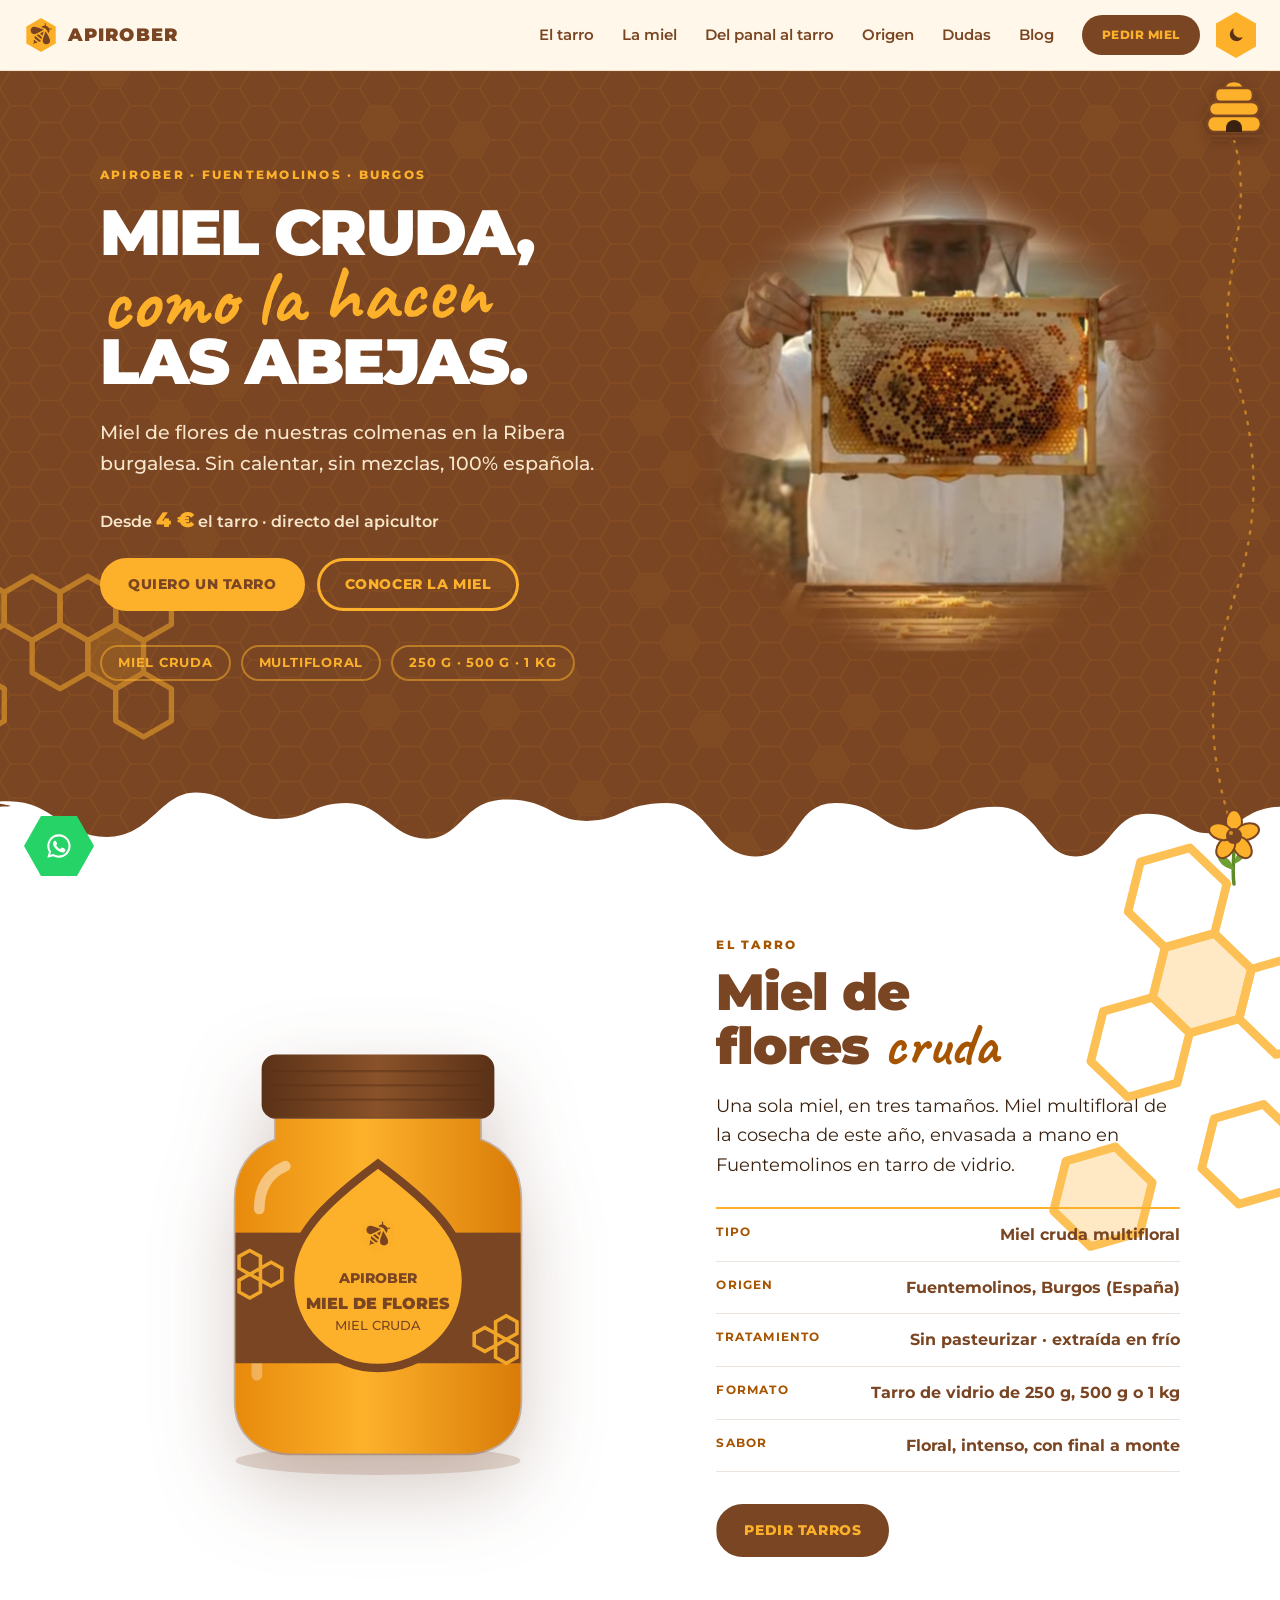
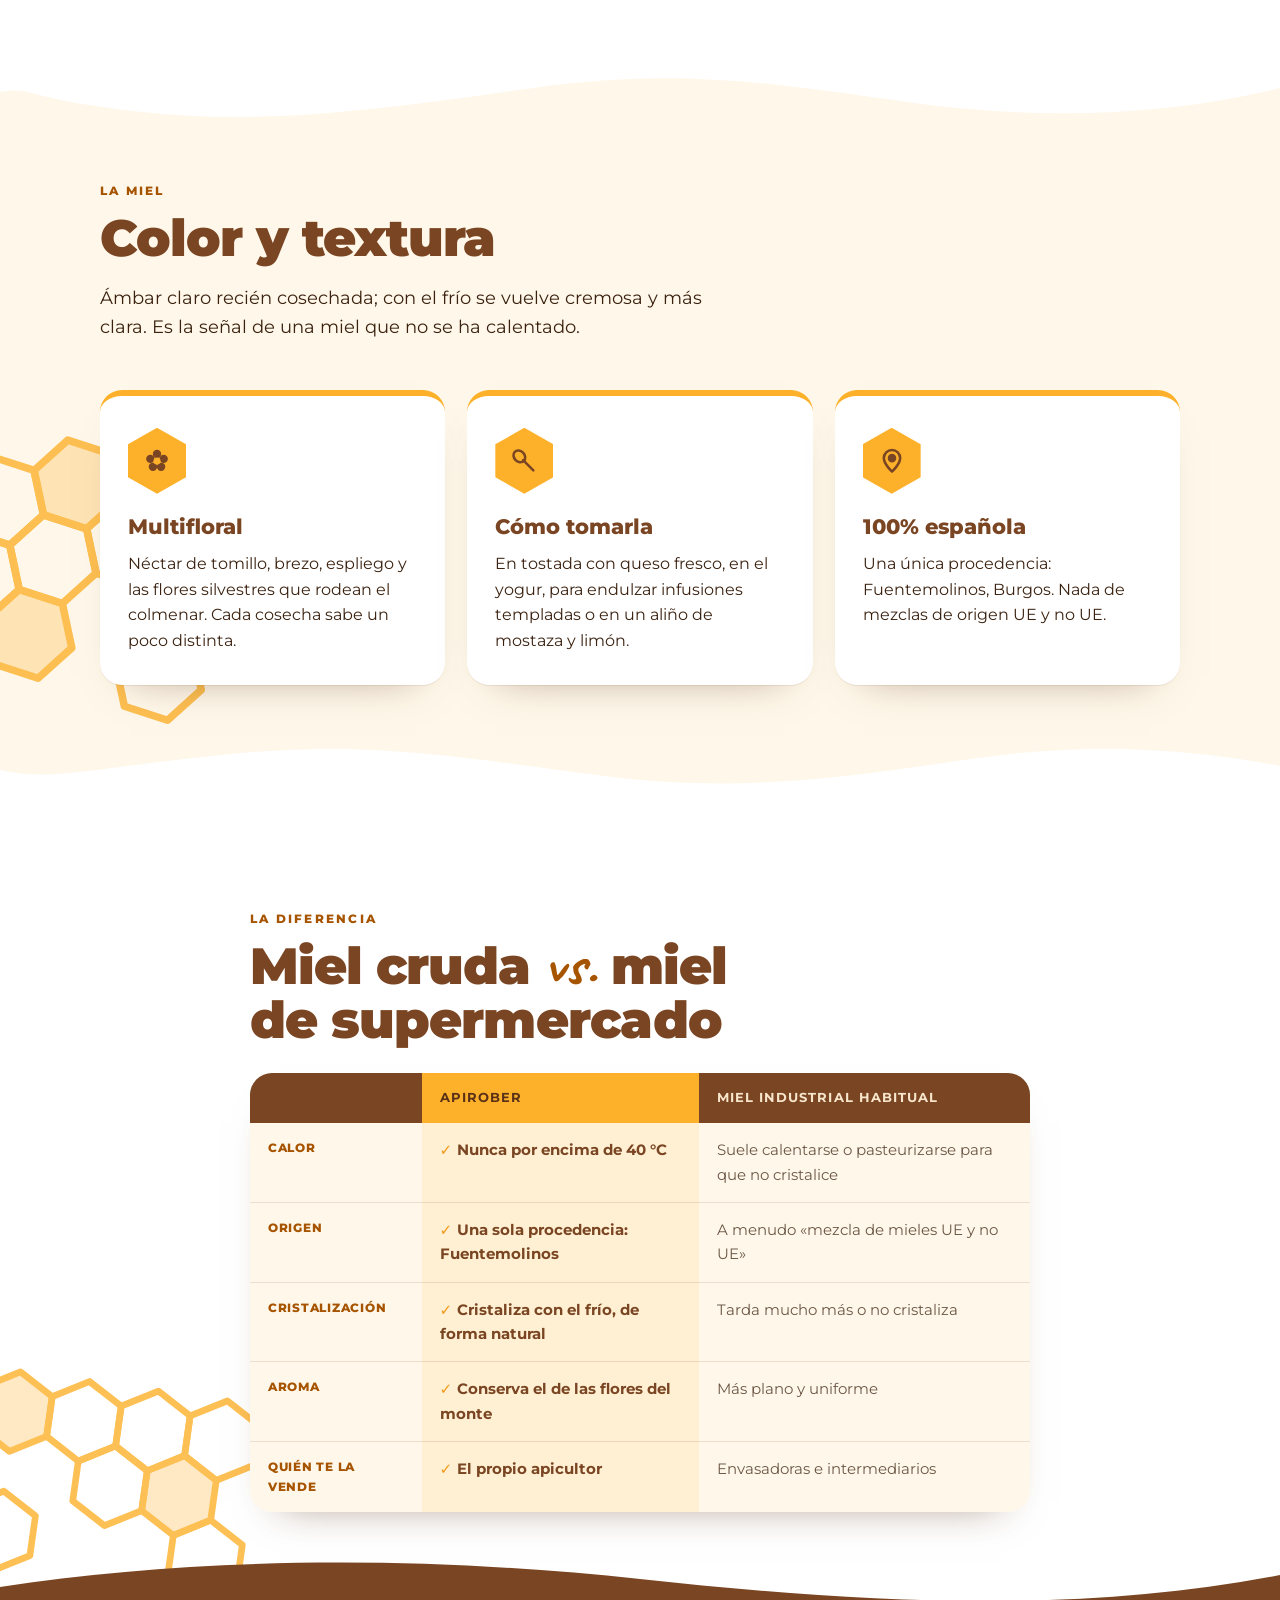
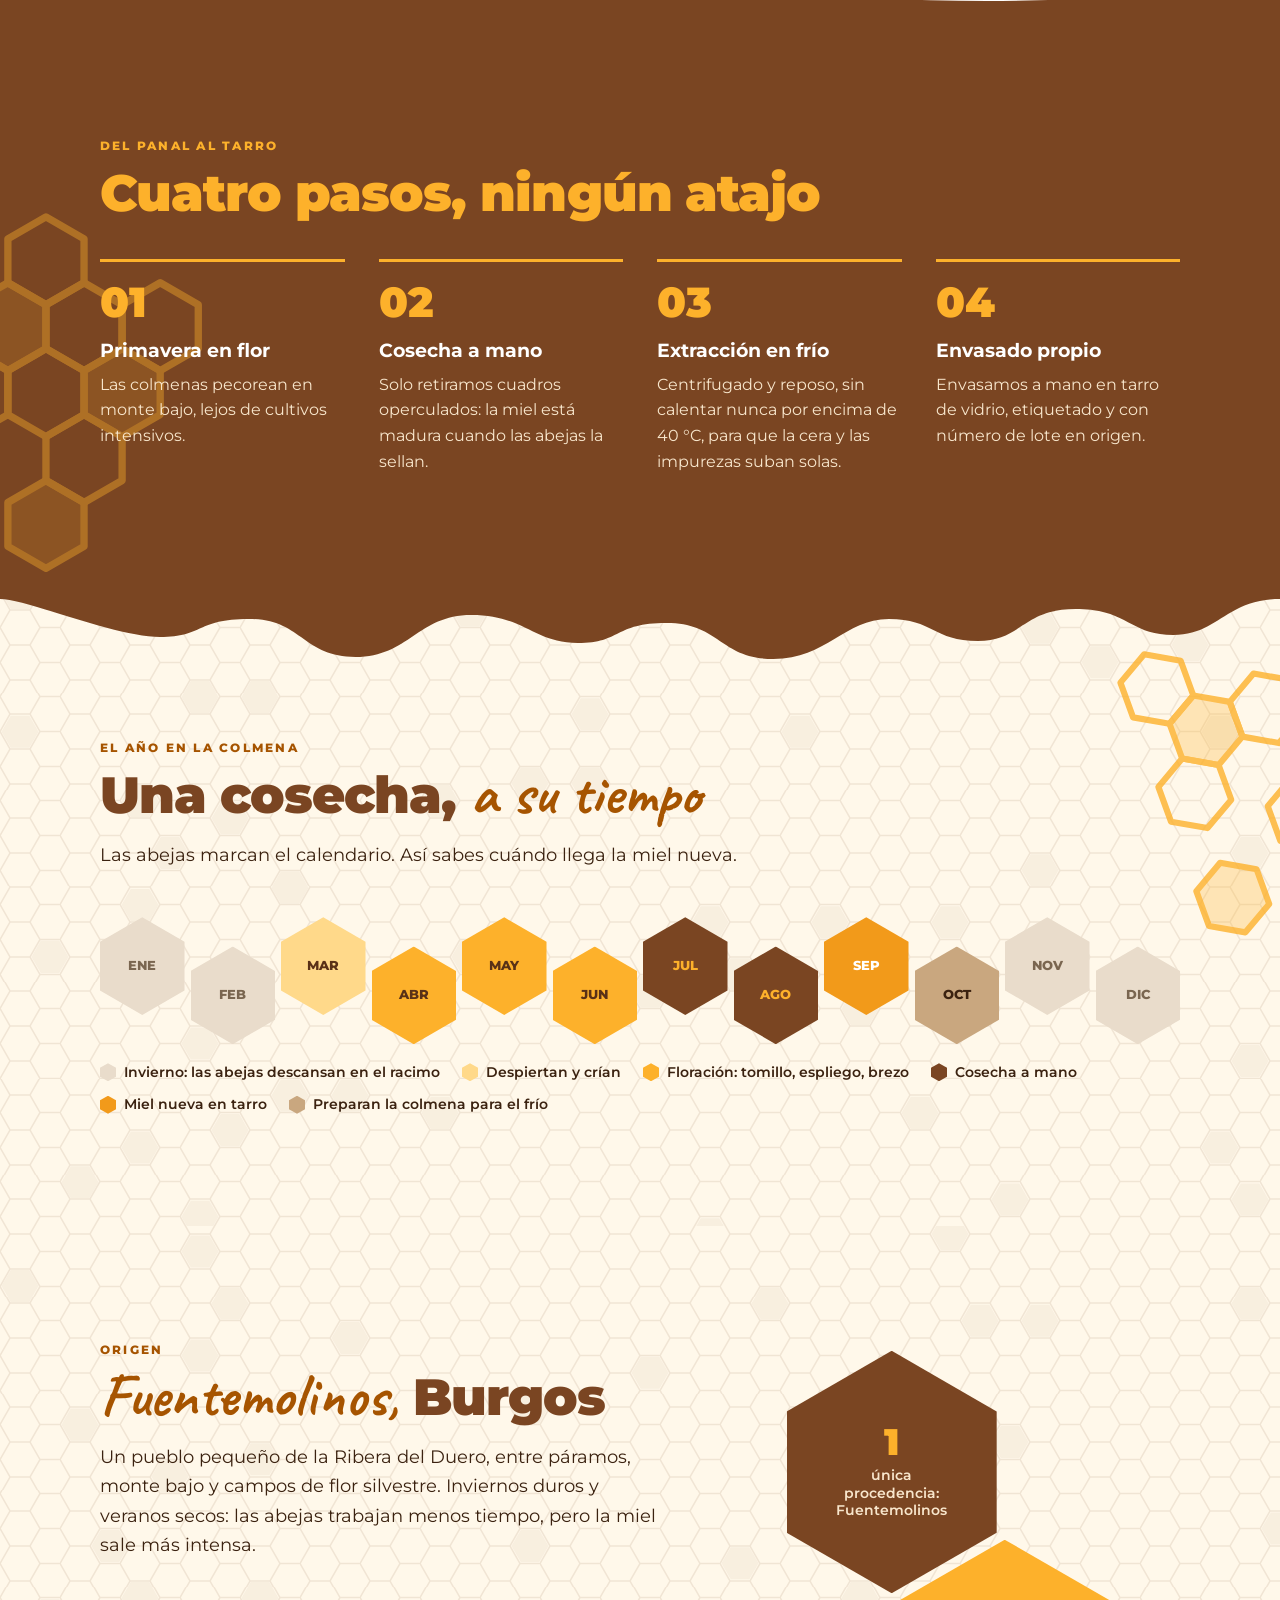
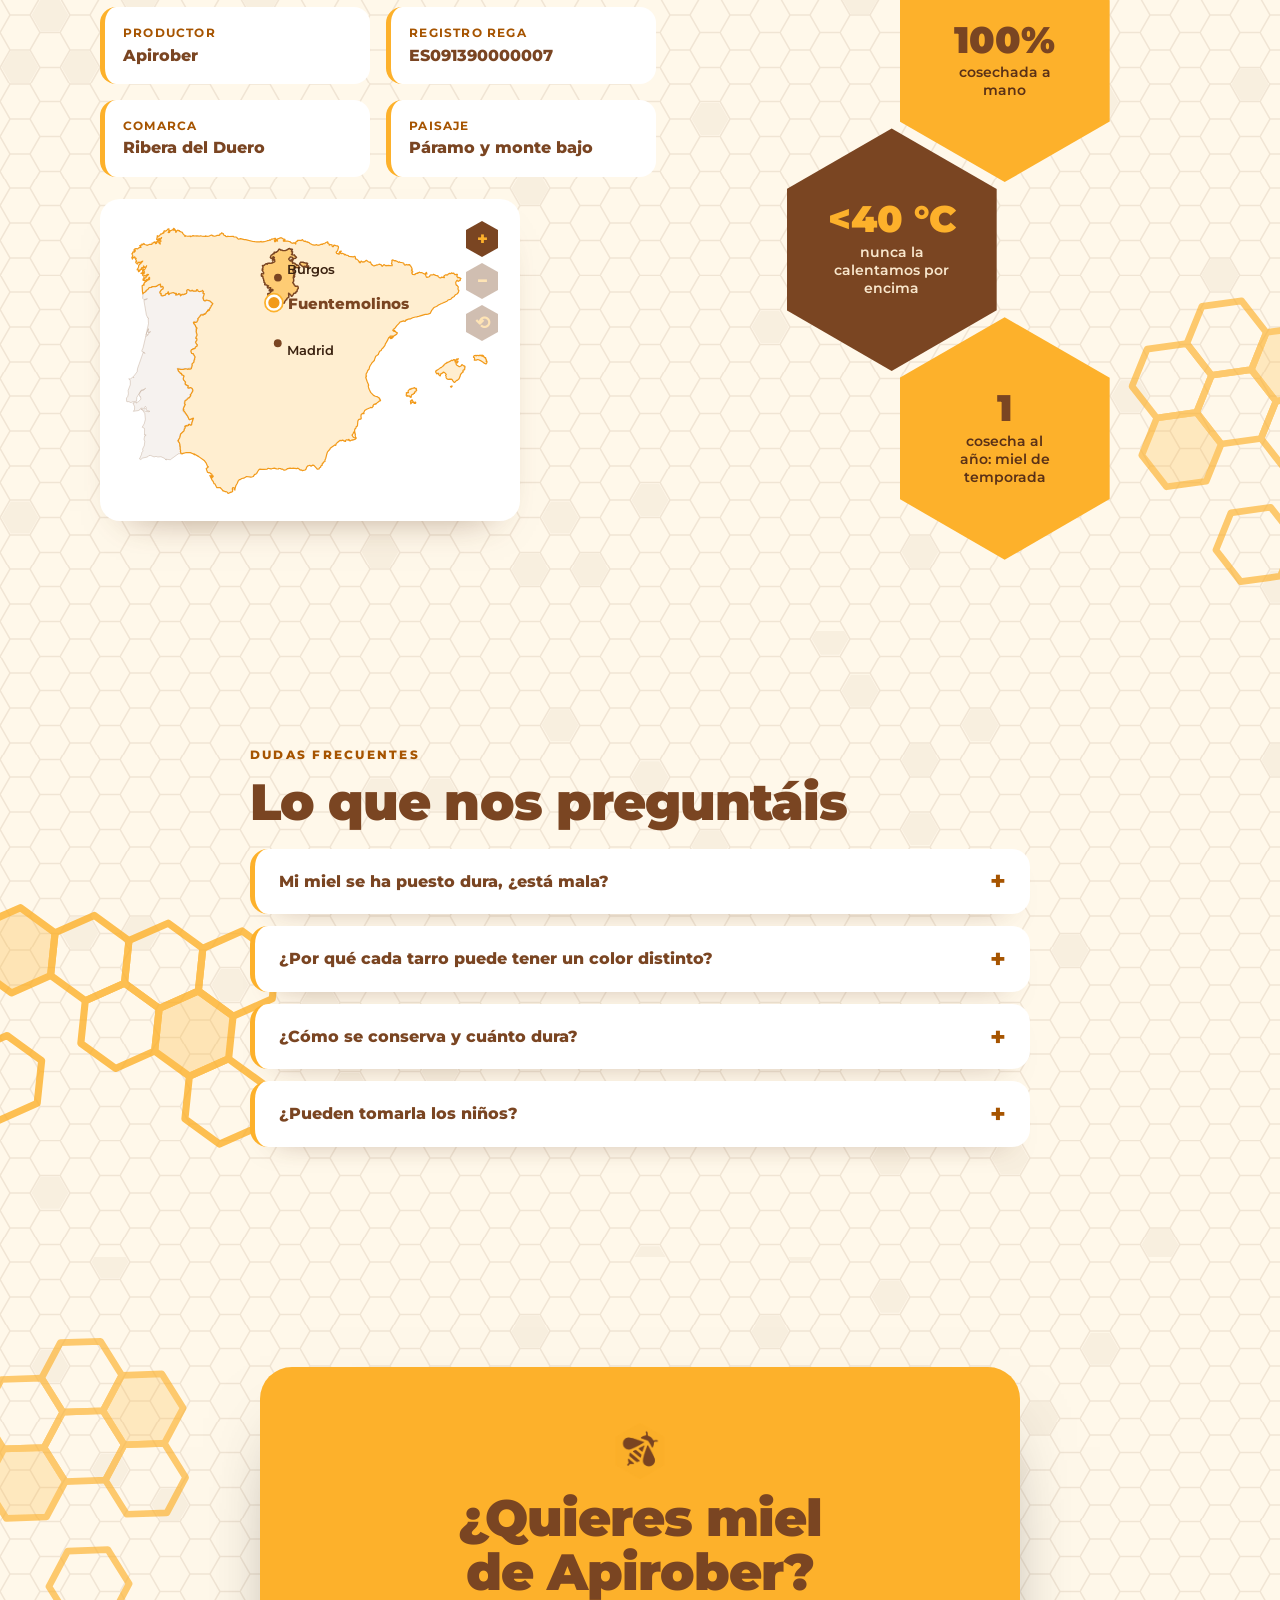
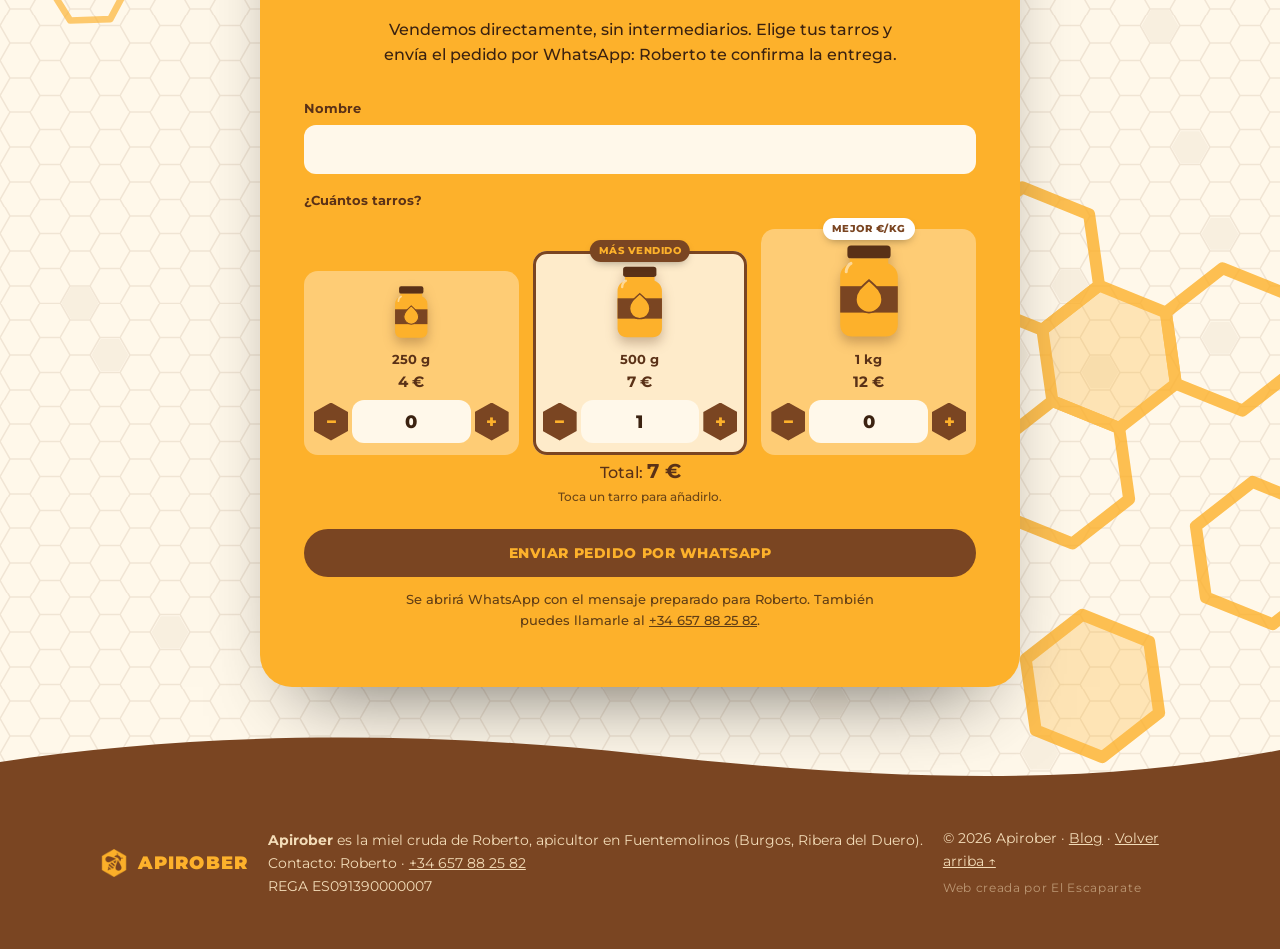
==== commit 70034d30: "SEO marca: Apirober junto al h1 y og:site_name Co-Authored-By: Claude Opus 5.5 <noreply@anthropic.co" ====
--- a/index.html
+++ b/index.html
@@ -1,401 +1,402 @@
-<!doctype html>
-<html lang="es">
-<head>
-<meta charset="utf-8">
-<meta name="viewport" content="width=device-width, initial-scale=1">
-<title>Apirober · Miel cruda de flores de Fuentemolinos, Burgos</title>
-<meta name="description" content="Miel cruda de flores 100% española, recolectada y envasada por Apirober en Fuentemolinos (Burgos). Sin pasteurizar, sin mezclas. Tarros de 250 g, 500 g y 1 kg.">
-<link rel="canonical" href="https://apirober.es/">
-<link rel="icon" href="/favicon.png?v=9" type="image/png" sizes="512x512">
-<link rel="apple-touch-icon" href="/favicon.png?v=9">
-<meta name="theme-color" content="#7a4522">
-<meta property="og:type" content="website">
-<meta property="og:title" content="Apirober · Miel cruda de Burgos">
-<meta property="og:description" content="Apirober: miel cruda de flores de Fuentemolinos (Burgos), sin calentar ni mezclas. Tarros de 250 g a 4 €, 500 g a 7 € y 1 kg a 12 €.">
-<meta property="og:url" content="https://apirober.es/">
-<meta property="og:locale" content="es_ES">
-<meta property="og:image" content="https://apirober.es/assets/og.png?v=3">
-<meta property="og:image:width" content="1200">
-<meta property="og:image:height" content="630">
-<meta property="og:image:alt" content="Apirober, miel cruda de Burgos: tarros de 250 g a 4 €, 500 g a 7 € y 1 kg a 12 €">
-<meta name="twitter:card" content="summary_large_image">
-<meta name="color-scheme" content="light dark">
-<script>(function(){try{var tema=localStorage.getItem("tema");if(tema)document.documentElement.dataset.theme=tema}catch(e){}})()</script>
-<link rel="preconnect" href="https://fonts.googleapis.com">
-<link rel="preconnect" href="https://fonts.gstatic.com" crossorigin>
-<link href="https://fonts.googleapis.com/css2?family=Caveat:wght@700&family=Montserrat:wght@400;500;600;700;800;900&display=swap" rel="stylesheet">
-<link rel="stylesheet" href="/assets/style.css">
-<script type="application/ld+json">
-{"@context":"https://schema.org","@graph":[
-{"@type":"WebSite","@id":"https://apirober.es/#web","name":"Apirober","alternateName":["ApiRober","Api Rober","Miel Apirober"],"url":"https://apirober.es/","inLanguage":"es","publisher":{"@id":"https://apirober.es/#org"}},
-{"@type":["Organization","LocalBusiness"],"@id":"https://apirober.es/#org","name":"Apirober","alternateName":["ApiRober","Api Rober","Miel Apirober"],"description":"Apirober es una marca de miel cruda de flores de Roberto, apicultor de Fuentemolinos (Burgos, Ribera del Duero). Vende tarros de 250 g, 500 g y 1 kg por WhatsApp.","founder":{"@type":"Person","name":"Roberto","jobTitle":"Apicultor"},"areaServed":"ES","priceRange":"4 € - 12 €","image":"https://apirober.es/assets/og.png?v=3","url":"https://apirober.es/","logo":"https://apirober.es/favicon.png","telephone":"+34657882582",
- "contactPoint":{"@type":"ContactPoint","name":"Roberto","telephone":"+34657882582","contactType":"sales","areaServed":"ES","availableLanguage":"es"},
- "address":{"@type":"PostalAddress","addressLocality":"Fuentemolinos","addressRegion":"Burgos","addressCountry":"ES"}},
-{"@type":"Product","@id":"https://apirober.es/#miel","name":"Miel de flores cruda Apirober","image":"https://apirober.es/assets/og.png?v=3","brand":{"@type":"Brand","name":"Apirober"},
- "description":"Miel cruda de flores 100% española, de Fuentemolinos (Burgos). Sin pasteurizar. Tarros de 250 g, 500 g y 1 kg.",
- "category":"Alimentación > Miel","countryOfOrigin":"ES","manufacturer":{"@id":"https://apirober.es/#org"},
- "offers":{"@type":"AggregateOffer","priceCurrency":"EUR","lowPrice":"4.00","highPrice":"12.00","offerCount":"3","availability":"https://schema.org/InStock",
-  "offers":[{"@type":"Offer","name":"Tarro de 250 g","sku":"APR-250","price":"4.00","priceCurrency":"EUR","availability":"https://schema.org/InStock","itemCondition":"https://schema.org/NewCondition","url":"https://apirober.es/#pedidos","seller":{"@id":"https://apirober.es/#org"}},{"@type":"Offer","name":"Tarro de 500 g","sku":"APR-500","price":"7.00","priceCurrency":"EUR","availability":"https://schema.org/InStock","itemCondition":"https://schema.org/NewCondition","url":"https://apirober.es/#pedidos","seller":{"@id":"https://apirober.es/#org"}},{"@type":"Offer","name":"Tarro de 1 kg","sku":"APR-1000","price":"12.00","priceCurrency":"EUR","availability":"https://schema.org/InStock","itemCondition":"https://schema.org/NewCondition","url":"https://apirober.es/#pedidos","seller":{"@id":"https://apirober.es/#org"}}]}}
-,
-{"@type":"FAQPage","mainEntity":[{"@type":"Question","name":"Mi miel se ha puesto dura, ¿está mala?","acceptedAnswer":{"@type":"Answer","text":"Al contrario: es señal de que es cruda. La miel sin calentar cristaliza de forma natural con el frío. Si la quieres líquida, pon el tarro al baño maría templado (sin pasar de 40 °C) y remueve."}},{"@type":"Question","name":"¿Por qué cada tarro puede tener un color distinto?","acceptedAnswer":{"@type":"Answer","text":"Depende de las flores de cada temporada. Es una miel natural, sin mezclar para igualarla."}},{"@type":"Question","name":"¿Cómo se conserva y cuánto dura?","acceptedAnswer":{"@type":"Answer","text":"En un sitio seco, a temperatura ambiente y con el tarro bien cerrado. No necesita nevera. La fecha de consumo preferente va indicada en cada lote."}},{"@type":"Question","name":"¿Pueden tomarla los niños?","acceptedAnswer":{"@type":"Answer","text":"Sí a partir del año. Como cualquier miel, no se recomienda a bebés menores de 12 meses."}}]}
-]}
-</script>
-</head>
-<body>
-<a class="skip" href="#main">Saltar al contenido</a>
-
-<header class="nav" id="top">
-  <a class="brand" href="#top" aria-label="Apirober, inicio">
-    <img src="/assets/abeja.png?v=2" alt="" width="34" height="34"> APIROBER
-  </a>
-  <nav aria-label="Principal">
-    <button class="nav-toggle" aria-expanded="false" aria-controls="menu">Menú</button>
-    <ul id="menu">
-      <li><a href="#tarro">El tarro</a></li>
-      <li><a href="#miel">La miel</a></li>
-      <li><a href="#proceso">Del panal al tarro</a></li>
-      <li><a href="#origen">Origen</a></li>
-      <li><a href="#dudas">Dudas</a></li>
-      <li><a href="/blog">Blog</a></li>
-      <li><a class="btn btn-sm" href="#pedidos">Pedir miel</a></li>
-    </ul>
-    <button class="theme-toggle" type="button" aria-label="Cambiar a modo oscuro"><svg class="i-moon" viewBox="0 0 24 24" aria-hidden="true"><path d="M20 14.5A8 8 0 0 1 9.5 4a8 8 0 1 0 10.5 10.5z" fill="currentColor"/></svg><svg class="i-sun" viewBox="0 0 24 24" aria-hidden="true"><circle cx="12" cy="12" r="4.5" fill="currentColor"/><path d="M12 2v2.5M12 19.5V22M2 12h2.5M19.5 12H22M4.9 4.9l1.8 1.8M17.3 17.3l1.8 1.8M4.9 19.1l1.8-1.8M17.3 6.7l1.8-1.8" stroke="currentColor" stroke-width="2" stroke-linecap="round"/></svg></button>
-  </nav>
-</header>
-
-<main id="main">
-  <!-- HERO -->
-  <section class="hero">
-    <svg class="combs combs-l" aria-hidden="true" viewBox="-4 16 224 158"><use href="#comb4" x="-4" y="16"/></svg>
-    <div class="wrap hero-in">
-      <div class="hero-copy reveal">
-        <p class="eyebrow">Fuentemolinos · Burgos</p>
-        <h1>Miel cruda,<br><span class="nw hand">como la hacen</span><br>las abejas.</h1>
-        <p class="hero-lead">Miel de flores de nuestras colmenas en la Ribera burgalesa. Sin calentar, sin mezclas, 100% española.</p>
-        <p class="from">Desde <b>4 €</b> el tarro · directo del apicultor</p>
-        <div class="ctas">
-          <a class="btn btn-amber" href="#pedidos">Quiero un tarro</a>
-          <a class="btn btn-ghost-light" href="#miel">Conocer la miel</a>
-        </div>
-        <ul class="hero-tags">
-          <li>Miel cruda</li><li>Multifloral</li><li>250 g · 500 g · 1 kg</li>
-        </ul>
-      </div>
-      <div class="hero-art reveal">
-        <button class="replay" type="button" aria-label="Repetir animación" title="Repetir animación"><svg viewBox="0 0 24 24" width="20" height="20" aria-hidden="true"><path d="M4 12a8 8 0 1 0 2.4-5.7M4 4v4h4" fill="none" stroke="currentColor" stroke-width="2.4" stroke-linecap="round" stroke-linejoin="round"/></svg></button>
-        <svg class="art-combs" viewBox="22 16 172 203"><use href="#comb3" x="22" y="16"/></svg>
-        <div class="vbox"><video class="intro-vid" muted playsinline preload="auto" poster="/assets/intro-end.jpg" aria-hidden="true">
-          <source src="/assets/intro.webm" type="video/webm"><source src="/assets/intro.mp4" type="video/mp4">
-        </video><img class="gota-hd" src="/assets/gota-hd.webp" alt="" width="476" height="1042"></div>
-        <svg class="trail" viewBox="0 0 300 200"><path d="M10 180 C80 120 60 40 150 60 S260 20 290 10" fill="none" stroke="#fdb12b" stroke-width="3" stroke-dasharray="2 10" stroke-linecap="round"/></svg>
-        <img class="flying-bee" src="/assets/abeja.png?v=2" alt="" width="70" height="70">
-      </div>
-    </div>
-    <svg class="drip" viewBox="0 0 1440 90" preserveAspectRatio="none" aria-hidden="true"><path d="M0 0h1440v30c-40 0-50 30-80 30s-30-22-70-22-40 48-80 48-38-56-90-56-50 26-90 26-40-30-90-30-40 60-90 60-50-60-100-60-50 20-90 20-40-24-90-24-50 44-90 44-50-40-90-40-40 18-80 18-50-30-90-30-50 50-100 50-60-40-110-40S40 30 0 30z" fill="#7a4522"/></svg>
-  </section>
-
-  <!-- PRODUCTO -->
-  <section id="tarro" class="section product" style="padding-top:150px">
-    <svg class="combs deco d1" aria-hidden="true" viewBox="-4 16 146 248"><use href="#comb2" x="-4" y="16"/></svg>
-    <div class="wrap split">
-      <figure class="jar reveal" aria-hidden="true">
-        <svg viewBox="0 0 320 400">
-          <defs>
-            <linearGradient id="honey" x1="0" x2="1"><stop offset="0" stop-color="#e88a0c"/><stop offset=".45" stop-color="#fdb12b"/><stop offset="1" stop-color="#d97c08"/></linearGradient>
-            <clipPath id="jarFillClip"><rect class="jar-level" x="0" y="94" width="320" height="300"/></clipPath>
-            <linearGradient id="lid" x1="0" x2="1"><stop offset="0" stop-color="#5a3117"/><stop offset=".5" stop-color="#8a5229"/><stop offset="1" stop-color="#5a3117"/></linearGradient>
-          </defs>
-          <ellipse cx="160" cy="382" rx="120" ry="12" fill="#7a4522" opacity=".18"/>
-          <rect x="62" y="40" width="196" height="54" rx="12" fill="url(#lid)"/>
-          <path d="M70 54h180M70 66h180M70 78h180" stroke="#5a3117" stroke-width="2" opacity=".5"/>
-          <path d="M74 94h172v18c22 8 34 26 34 50v170c0 28-20 44-48 44H88c-28 0-48-16-48-44V162c0-24 12-42 34-50z" fill="rgba(253,177,43,.16)" stroke="rgba(122,69,34,.35)" stroke-width="3"/>
-          <path clip-path="url(#jarFillClip)" d="M74 94h172v18c22 8 34 26 34 50v170c0 28-20 44-48 44H88c-28 0-48-16-48-44V162c0-24 12-42 34-50z" fill="url(#honey)"/>
-          <path d="M60 170c0-18 8-30 22-36" stroke="#fff" stroke-width="9" stroke-linecap="round" opacity=".45" fill="none"/>
-          <path d="M58 200v110" stroke="#fff" stroke-width="9" stroke-linecap="round" opacity=".3"/>
-          <rect x="40" y="190" width="240" height="110" fill="#7a4522"/>
-          <g fill="none" stroke="#fdb12b" stroke-width="3" opacity=".9"><path d="M52 205l9 5v10l-9 5-9-5v-10zM70 215l9 5v10l-9 5-9-5v-10zM52 225l9 5v10l-9 5-9-5v-10zM268 260l9 5v10l-9 5-9-5v-10zM250 270l9 5v10l-9 5-9-5v-10zM268 280l9 5v10l-9 5-9-5v-10z"/></g>
-          <path d="M160 132c-46 34-74 62-74 98a74 74 0 0 0 148 0c0-36-28-64-74-98z" fill="#fdb12b" stroke="#7a4522" stroke-width="7"/>
-          <image href="/assets/abeja.png?v=2" x="144" y="176" width="32" height="32"/>
-          <text x="160" y="232" text-anchor="middle" font-family="Montserrat" font-weight="800" font-size="12" fill="#7a4522">APIROBER</text>
-          <text x="160" y="254" text-anchor="middle" font-family="Montserrat" font-weight="900" font-size="13.5" fill="#7a4522">MIEL DE FLORES</text>
-          <text x="160" y="272" text-anchor="middle" font-family="Montserrat" font-weight="500" font-size="11" fill="#7a4522">MIEL CRUDA</text>
-        </svg>
-      </figure>
-      <div class="reveal">
-        <p class="eyebrow">El tarro</p>
-        <h2>Miel de flores <span class="hand">cruda</span></h2>
-        <p class="lead">Una sola miel, en tres tamaños. Miel multifloral de la cosecha de este año, envasada a mano en Fuentemolinos en tarro de vidrio.</p>
-        <ul class="spec">
-          <li><span>Tipo</span><b>Miel cruda multifloral</b></li>
-          <li><span>Origen</span><b>Fuentemolinos, Burgos (España)</b></li>
-          <li><span>Tratamiento</span><b>Sin pasteurizar · extraída en frío</b></li>
-          <li><span>Formato</span><b>Tarro de vidrio de 250 g, 500 g o 1 kg</b></li>
-          <li><span>Sabor</span><b>Floral, intenso, con final a monte</b></li>
-        </ul>
-        <a class="btn" href="#pedidos">Pedir tarros</a>
-      </div>
-    </div>
-  </section>
-
-  <!-- MIEL -->
-  <section id="miel" class="section">
-    <svg class="combs deco d2" aria-hidden="true" viewBox="22 16 172 203"><use href="#comb3" x="22" y="16"/></svg>
-    <div class="wrap">
-      <p class="eyebrow">La miel</p>
-      <h2>Color y textura</h2>
-      <p class="lead">Ámbar claro recién cosechada; con el frío se vuelve cremosa y más clara. Es la señal de una miel que no se ha calentado.</p>
-      <ul class="cards">
-        <li class="card reveal">
-          <span class="hex" aria-hidden="true"><svg viewBox="0 0 24 24"><g fill="currentColor"><circle cx="12" cy="6" r="3.6"/><circle cx="17.7" cy="10.2" r="3.6"/><circle cx="15.5" cy="17" r="3.6"/><circle cx="8.5" cy="17" r="3.6"/><circle cx="6.3" cy="10.2" r="3.6"/></g><circle cx="12" cy="12" r="3" fill="#fdb12b"/></svg></span>
-          <h3>Multifloral</h3>
-          <p>Néctar de tomillo, brezo, espliego y las flores silvestres que rodean el colmenar. Cada cosecha sabe un poco distinta.</p>
-        </li>
-        <li class="card reveal">
-          <span class="hex" aria-hidden="true"><svg viewBox="0 0 24 24" fill="none" stroke="currentColor" stroke-width="2.2" stroke-linecap="round" stroke-linejoin="round"><ellipse cx="8" cy="8" rx="4.5" ry="5.5" transform="rotate(-45 8 8)"/><path d="M11.2 11.2 20 20"/></svg></span>
-          <h3>Cómo tomarla</h3>
-          <p>En tostada con queso fresco, en el yogur, para endulzar infusiones templadas o en un aliño de mostaza y limón.</p>
-        </li>
-        <li class="card reveal">
-          <span class="hex" aria-hidden="true"><svg viewBox="0 0 24 24" fill="none" stroke="currentColor" stroke-width="2.2" stroke-linecap="round" stroke-linejoin="round"><path d="M12 21s-7-6.2-7-11.5a7 7 0 0 1 14 0C19 14.8 12 21 12 21z"/><circle cx="12" cy="9.5" r="2.6" fill="currentColor"/></svg></span>
-          <h3>100% española</h3>
-          <p>Una única procedencia: Fuentemolinos, Burgos. Nada de mezclas de origen UE y no UE.</p>
-        </li>
-      </ul>
-    </div>
-  </section>
-
-  <!-- COMPARATIVA -->
-  <section class="section compare" id="comparativa">
-    <svg class="combs deco d3" aria-hidden="true" viewBox="-4 16 224 158"><use href="#comb4" x="-4" y="16"/></svg>
-    <div class="wrap narrow">
-      <p class="eyebrow">La diferencia</p>
-      <h2>Miel cruda <span class="hand">vs.</span> miel de supermercado</h2>
-      <div class="cmp-wrap reveal">
-        <table class="cmp">
-          <thead><tr><th scope="col"><span class="sr">Aspecto</span></th><th scope="col">Apirober</th><th scope="col">Miel industrial habitual</th></tr></thead>
-          <tbody>
-            <tr><th scope="row">Calor</th><td>Nunca por encima de 40 °C</td><td>Suele calentarse o pasteurizarse para que no cristalice</td></tr>
-            <tr><th scope="row">Origen</th><td>Una sola procedencia: Fuentemolinos</td><td>A menudo «mezcla de mieles UE y no UE»</td></tr>
-            <tr><th scope="row">Cristalización</th><td>Cristaliza con el frío, de forma natural</td><td>Tarda mucho más o no cristaliza</td></tr>
-            <tr><th scope="row">Aroma</th><td>Conserva el de las flores del monte</td><td>Más plano y uniforme</td></tr>
-            <tr><th scope="row">Quién te la vende</th><td>El propio apicultor</td><td>Envasadoras e intermediarios</td></tr>
-          </tbody>
-        </table>
-      </div>
-    </div>
-  </section>
-
-  <!-- PROCESO -->
-  <section id="proceso" class="section dark hex-edges">
-    <svg class="combs combs-r" aria-hidden="true" viewBox="-4 16 198 248"><use href="#comb5" x="-4" y="16"/></svg>
-    <div class="wrap">
-      <p class="eyebrow">Del panal al tarro</p>
-      <h2>Cuatro pasos, ningún atajo</h2>
-      <ol class="steps">
-        <li class="reveal"><span>01</span><h3>Primavera en flor</h3><p>Las colmenas pecorean en monte bajo, lejos de cultivos intensivos.</p></li>
-        <li class="reveal"><span>02</span><h3>Cosecha a mano</h3><p>Solo retiramos cuadros operculados: la miel está madura cuando las abejas la sellan.</p></li>
-        <li class="reveal"><span>03</span><h3>Extracción en frío</h3><p>Centrifugado y reposo, sin calentar nunca por encima de 40 °C, para que la cera y las impurezas suban solas.</p></li>
-        <li class="reveal"><span>04</span><h3>Envasado propio</h3><p>Envasamos a mano en tarro de vidrio, etiquetado y con número de lote en origen.</p></li>
-      </ol>
-    </div>
-  </section>
-
-  <!-- CALENDARIO -->
-  <section class="section calendar" id="calendario">
-    <svg class="combs deco d4" aria-hidden="true" viewBox="-4 16 146 248"><use href="#comb2" x="-4" y="16"/></svg>
-    <div class="wrap">
-      <p class="eyebrow">El año en la colmena</p>
-      <h2>Una cosecha, <span class="hand">a su tiempo</span></h2>
-      <p class="lead">Las abejas marcan el calendario. Así sabes cuándo llega la miel nueva.</p>
-      <ol class="months reveal"><li class="m-rest"><span>Ene</span></li><li class="m-rest"><span>Feb</span></li><li class="m-wake"><span>Mar</span></li><li class="m-flor"><span>Abr</span></li><li class="m-flor"><span>May</span></li><li class="m-flor"><span>Jun</span></li><li class="m-cos"><span>Jul</span></li><li class="m-cos"><span>Ago</span></li><li class="m-new"><span>Sep</span></li><li class="m-prep"><span>Oct</span></li><li class="m-rest"><span>Nov</span></li><li class="m-rest"><span>Dic</span></li></ol>
-      <ul class="legend">
-        <li class="m-rest">Invierno: las abejas descansan en el racimo</li>
-        <li class="m-wake">Despiertan y crían</li>
-        <li class="m-flor">Floración: tomillo, espliego, brezo</li>
-        <li class="m-cos">Cosecha a mano</li>
-        <li class="m-new">Miel nueva en tarro</li>
-        <li class="m-prep">Preparan la colmena para el frío</li>
-      </ul>
-    </div>
-  </section>
-
-  <!-- ORIGEN -->
-  <section id="origen" class="section">
-    <svg class="combs deco d5" aria-hidden="true" viewBox="22 16 172 203"><use href="#comb3" x="22" y="16"/></svg>
-    <div class="wrap split">
-      <div class="reveal">
-        <p class="eyebrow">Origen</p>
-        <h2><span class="hand">Fuentemolinos,</span> Burgos</h2>
-        <p class="lead">Un pueblo pequeño de la Ribera del Duero, entre páramos, monte bajo y campos de flor silvestre. Inviernos duros y veranos secos: las abejas trabajan menos tiempo, pero la miel sale más intensa.</p>
-        <dl class="facts">
-          <div><dt>Productor</dt><dd>Apirober</dd></div>
-          <div><dt>Registro REGA</dt><dd>ES091390000007</dd></div>
-          <div><dt>Comarca</dt><dd>Ribera del Duero</dd></div>
-          <div><dt>Paisaje</dt><dd>Páramo y monte bajo</dd></div>
-        </dl>
-        <figure class="mini-map" data-fm="163.16 91.49">
-          <svg viewBox="0 0 400 300" role="img" aria-label="Mapa de España con la provincia de Burgos marcada; al hacer zoom se ve la comarca de la Ribera del Duero, donde está Fuentemolinos">
-            <path class="nb" d="M76.5 188.2l-1.2 .3-3.2 2.8-.6 2.8 .6 1.4-2.4 5.9 5.1 6.1 1.7 3.4 2.1-.9 2.1 .1-2.1 6.1-2.6-.6-1 1.5-3 .7-.9 4.3-3.7 4.2-.7 3.3-1.5 2.4 1.6 3.2 1.6 10.8-1-.5-1.8 .3-8.2 6-4.5-.6 .4 1-1.6-1.8-3.8-1.7-3.1 .3-1.9-.7-2 .6-3.7-1.5-1.7 .2-1.2 1.3-5.1 1.2-1.8 1.4-1.4-.5 2.3-5.2-.3-1 1.1-1.1 .4-1.6-.4-1.1 1.8-3.8 .5-4.1-.8-2.3 .7-3.3 1.1-.3 .2-.9-1.5 .3 .1-6.2-.4-.9-2-.9 2.1-3.8 1.1-4.3-.6-6-2.2-3.2-1.7-1.1 1-.2 2.9 2.1 3.7 .7 1.4-.4-3.5-1.2-.4-1.2 .4-1.2-1-1.5-1 1.3 .8 .8-.2 .8-3.1-1.1-1.3 .3-1 1.6-1.5 .6-4.9 .8 1.1-1.9 .2-2.7-1.8-4 2.8-.5 1 .7-.1-.7 1.6-.5 2.9-2.8-.5-2.6-.6 0-.7-2.2 1.8-3.6 3.1-1.1 1.6-1.7-1.9 1.4-2.6 .6-4.4 7.3-.3 4-4.6 .6-1 .9-2.2-1.1-1.8 0-.5-.2-.2-3.5 1.2-1.4 .8-2.8-.3-3.5 2.2-5.8 0-4.1-1.5-2.1 1.5 .3 2.4-1.8 1.2 .4-.3-1.2 3.7-4.8 .5-3.5 5.4-15.5 .4-.5 1.8 .8-.8-1-2.2-.6-.3-1.3 1.2-2.6 3-12.7 .2 .8 .9-1.2 .5 .2-.1-.9 .9 .1 .5-.9-.6-1 1.6-.4 .9-.7-2 .6-.8-.6 .6-3.1-2.6 6.7 2.6-11.9-.3-4.8 .5-.7-1-.2-1.4-3.2-2.5-14.7 3.6-1.7-3.6 .9-1.3-1.4 .3-4.3 2.8-2.5 .3-1.3 2.2-1.1 1.1-1.7 7.5-1.8 3.3-1.8 .5 2.9 1.8-.1 1.1 1.1-3.3 4.1-.3 1.3 1.4 1.2-.1 1.4 2.3 .1 1.2-.3 1.5-1.6 1.3-.1 1-1.7 .3 2 4.6-1.5 3.1 .9-.4 1.1 .4 .6 1.6-.2 .8-1.2 1.3 .5 .7 1.6 1.3-1.3 4.7-1.3 .5-.7-.1-2.2 1.1-.8 2.9 1.5 1.6-.8 1.2 .8 2.4 0 .8-1.4 2.6 1.8 2.8-.3 .4-.8 1 .7-.1 2.1 1.4 .5-1.5 4.5 1 2.8 1 .2 1.1-.8 2.6 .4 2.5 1.3 1.7 2-1.9 2.5-1.1 3-1.6 .5 0 .7-3.1 2.8-1.8 .9-2.2 .1-2.9 3.8-.3 1.7-1 1.6-2.7 .3-1 1.4 3.4 5.5-.6 .6 0 2.8 .6 3.9-.9 2.2 1 2.4-1.2 2.5 .1 1.1 1.6 1.9-2.1 2.1-.2 1.1-3.6 1.3-.8 1.6 .8 2.2 1.6 .5 2 3.3-1.2 3.1-.1 2-1.9 2.1-.6 3.7-4.3 .7-10-.2 1.1 3 3.1 3.5 2.3 1.3-.3 4 2 2.5-.4 1.3 .6 1.3 2 .8 .3 2.3 3.1-.1 1.5 1.5 .3 1.8-2.5 3.8 .3 1.7z"/>
-            <path class="land" d="M177.7 260.8l-.9 0-.3 .4-.3 .5-1.3 .4-1.4 .3-1-.6-.7-.5-1 .2-.9-.8-1.1 0-.6-.1-.3 .5-1.6 .1-1.2-.4-1.5-.5-2 .4-1.3 .6-1.1-.5-1.1-.1-.5-.1-.6 0-.7 .7-3.3 .4-2.1 0-2.3-.3-1 .8-1.1 1.8-.9 1.7-.8 .7-1.3 .3-1.1 1.8-.2 .4-2.5 .7-4.4-.7-2.9 1.7-2 .3-1.9 1.2-.6 0-.8 1-.4 .4-.9 2.2-1.5 2.6-.8 2.9-.2 1.5-.4-1.2 .3-.3-.5-.6-1.2-.4-.4 .3-.3 .5 0 1.1 .5-.2 0 .5-.5-.1 .3 1.7-.9 .8-.8 0-3 1.4-1.1-1.5-1.2-.5-.5 .3-1.9-1-.3 .3-1.3-1.7-1.9-2-3.2 .1-.5-.8-.7-1.4-.9-1.7-.8-.1-.5-1.2-.5-1.3-.8-.7-.9-1.9-1.6-3.2 .7 .2 .6 2.1 .8 .1 1.2-1.4 .2-.5-.7-.3-.3 .7-.6 .2-.6-.6 0-.3 .6 0 .3-1.4-.5-.5-.7 .1-.9-1.2-1-.3-.5 .3-1-.6-.7-1.9-.6-1.8 1.3-.8 .8-1-.8-.5-1.3-3.3-1.7-2.3-5.9-4.3-5-2.9 .7 1-1.6-1.1-2.7-1.1-.3 0-4.5 .1-2.7 .7-1 .5-1-.4-.7-2.3 .3-.9-.5-1.1 .1-2.6-.3-.8-.3-.1 .4-.5-.6-2.4-.7-1.2-.4 0-.4-1 .5-.2-.3-.4 .4-.3 0-.2 1.2-2.1 .5-2 .4-1.8 3.3-3.1 .3-.8 .2-1.1 .7-.9 .2-1.1-.4-.8 .4-.5 .6 .2 .6-.6 .7 .4 1.5-.4-.3-.9 1-.4 1.3 1 1.1-.3 .3-2.5 .9-2-.3-.3 1-1.7-.1-.4-1 .6-.2-.3-1.3 1-.4-.1-1.1 .5-.3-.2-1.6-3.6-3.5-5-.7-.5 .4-1.2-.5-.1 .2-1.4 1.3-2.7 .1-.4 .4-.6-.7-.5 .3-3 1.5-.9 1.2-1.3 .9-1 .7 0 1.7-2.2-.5-1 .7-.6 2-3.4-.4-.7 .2-.4-.6-1.2-1.3-.9-.6-.1-1.4 .6-1.1-.3 .4-2-1.1-.5-1.9-1-.1-1.6 .4-.8-2.1-2.2-.3-1.5 .8-2.5-1.5-1.1-.9-.1-.2-1.4-1 0-1.1-1.5-.9-.6-.9-2.6 2.9 .5 2.7 .2 2-.7 1.6 .2 1.2 .3 .5-.4 1.7 .2 1.3-.5 1-3.5-.3-1.3 1.9-1.7 .3-2.1 .5-.7 0-1.5 .5-1-1.4-2.5-.5-1-1.7-.3-.7-2.2 .4-1.4 1.4-.5 .3-.7 1.2 .2 1.1-.6 0-.9 2-1.3-.1-.8 .3-.3-.5-.5-1.2-2-.1-.5 .8-1.3 .6-.8-.2-.7 .1-.6-1.2-.6 .9-2 .5-1.3-.9-3.4 .2-1.2-.1-1.8 .6 0 0-.5-.2-.6-1.1-.9-.2-1.4-1.8-2.1-.2-.9 .5-.3 1.6 .3 1.2-.2 .9-1.4 .5-1-.4-1 1.9-2 1.4-2 1.6-.2 .2 .5 .2 0 1.4-1.3 .5 .4 .6-.4-.3-.3 .3-.3 .7-.2 .9-1.7 .8-.2 .3-.2-.5-.4 .1-.4 .6-.4 .4 .5 1-.2-.4-1 1-.7-.3-.5 1.2-1.3 .3-.5-.3-.4 .5-.3 1.4-1.9-3.1-3-3.6-.8-.3 .1-.1 .5-.9 .3-1.6-.9 .2-.7-.7-1.4 .8-2.4 .5-2.1-1.4-.3 .7-1.7-.9-1-.2-.3-.3 .7-2.7 .6-1.4-.4-.5-1.4-.9-.3-.5 1.6-.7 .1-2.6 0-.3-.9-.7-.1-.6 .7-1.9 0-.2-.7-.8-.4-.7-.3-1.2 .7 .1 2.1-.4 1.1-.9 .5-2.2 .8-1.1 .1-.2-.5-1.7 1.6 0-.9-.5-.2 0-.6-.2-.3-.8 .1-.2-.3-.6 .3 .2 .4-.4 .3-2.5 .4 .8-1.6-1.8-.1-1.4-.9-2.6 .8-1.1 .1 0 .5-.8 .7-.5-.5 .1-2.3-.5 0-.4 1.6-1.6 .2-.8 1.6-3.1 .7-1-.3-.1-2.2-.8 .2-.4-.9-.1-.5 1.5-2.4 1.8-1 .2-1.5-.4-.7-.4-.3-1.7 .7-.4-3.1-.8 .7-.8-.1-1.8 1.2-.2 .6-1-.1-.3 .4-2-.2-1.8 .1 0 .5-.9 .4-1.9 .1-.8 1-.5 1-1.8 .9-.1 .8-.6 .6-1.6 .9-1.1 1.1-.4-2.6 0-.6-.3-5 .9-.6 1 .1 .1-.8-.7-.3 .8-.5 .1-.8 .9-.6 .5-.9 .6 .1 1-1.1 .7-.2 .8-.9 .5 .2 .4-.4 0-1.2 0-.5-.1-.1-.5 0 0 .8-.7 .5 .1 .7-1.5 .4-.1-.4-1.1 1-.7 0-.1 .5-2-.7 .1-1.3 1 1.1 .1-1-.4-1.4 .9 .2 .2 .4 1.1-.6 .3-1.1 1.3-.9 1-1.2-.7 .5-.3-.6-1.8 1.3-.3 .4-1.2-.4-.6 .6-1.2-1.1 .3-.8-.3-.6-1.6-.3 .3-.5 .5 .1 .6-.2 .2-.7 .5 .1 .2 .9-.4 .8 1.3-.1 .1-.3-.2-1.2 .6-.2-.4 0 .1-1-.3 0-.1-1.6 .8-.2 1.4-2.2 .6-1.5-.8 1.4-.4-.2-.6 .6-.8-.4 .2-.4-.7-.9-.5 2.7-.7-.3 .3-.6-.7-.2-.1 .2-.8 .9 .4 .8-.8 0-.3 .5-.7 .1 0 1-.8 .7-.6 0 .3-1.2-.4-.6-1.2 0 .3-1 .3 0 .8-1.7 .3-2.1 .4-.1 .5-1 1-.3 .6-1 1.5-1.8-.2 .4-.6 0-.1 .7-.9-.2-.4 .8-.5-.4-.1 .5-.9-.3 .1-.5-1.5 .5 .5 .6-.7 .4-.2 .7-.9-.8-.9-1.4 1.2-.8-1.2-1.8 .6-1.1-.3-.1-.6-.1-.3-1.1-.5-.2 .2 1.1-.7 0-.2-.6-.1-.3-.4 .6-.6 .1-.3 1.5-.1-.9-.6-.5 .9-1.9 .1-.9-.4-.3-.4-1.2 .7-.2 .1-1.4 .4 .2 .7-.7 .5 0 .1 .5 1-1.3-.3-.7-.4 .8-.6-.2-.2-1 .4 .2 .5-.5 .2-.8 .1 .3 1.4-.4 .9 .4 .1 0 2-1.6 .3 .3 .3-.3 1 .1-.3-1.2-1-.5 .9-.7 1.4 0 0-.4-.1-.6 1.3 .2 .8-1 .7 1.1 2 .6 .4 .3 2.4-.9 1 0 1.5-.1 .8-1.1-.5-.2 1.3-.1 .7-.8 1.1 .2-.1-.5 .5 .7-.4 .2 .5 .8 1-.2 .2-1.2-.4 0 .1-.5 1.2-.3 .2 .6 .8 0 .6 1.3 1 .8 .1-.3-.3-1.5 .2-1.1 .9-.1-.3-.4-.3-.1-.5 .3-.6-.4-.6 .4-.5-.7-1-.2 1-.5 2 0 .9-.9 .5-1.2-1.2 1.1-1.4 .4 0-.6-.5 .9-.8 .2-.5-.3-.7 .4 .5-2.3 .7-.4-.7-.8 .2-.4 .4 .5 1.1-.1 .9-.6 1-1.6 .6 .3 1.9-1.4 0-.4 .6 .6 .4-.4-.5 0 .4-1.6 .6-.3 .9 .3 1.5-1 1.2-1.2 .4 .2 .5-.4 0 1.5 .5 .5-.1 .3-.6-.4 .2 .5-.5 .7 .5 .2-.9 .3 .5 .3 1-.2-.5-1.1 1 0 .1-.5 2.7-1.1 .1-.6 .9-.5-.1-.4 .7 .4-1 1.4 .5 .3 .2-.6 1-.3 .2 1.1 .6 .1-.1 .7-.1 .9 .5 0 .6-1.3 1.3-.9 .3 .5 1.2 0-.1 .6 2.5 1.1 .6 .1 .3 1 1.4 1.7 1.2 .7-.4 .8 .5 0 .2-.7 1.9 .5 2.7-.1 .8 .5 .1-.4 .9 0 1.2-.6 1.9 .4 1.4-.2 .7 .4 .9-.5 1.1 .5 1.8-.4 1.1 .2 3.8 .4 .1-.7 1.1 .6 2.2-.1 2.7-1.2 1.1 .6 .4-.2-.1 .4 1.9 .4 1.2-.3 .6-.2 .8-.5 1.7 .2 .8-.3-.3-.2 .7-.6 0-.5 .7 .1 .8-.6 0-.6 2 .9-.2 .6 .5 .5 .4 .6 1.3 .3 .4 .9 1.2 .2 .8-.6 .7 .4 4.8-.3 .7 .7 2 .1 1.2 .5-.1 .3 1.4 1.3 1.3-.2 1-.2 3.9 1 1.3-.1 7.5 2 2.1 .2 1.6 .1 2.2 0 1.3 0 1.2-.4 .1 .4 .3 0 1.2 .1 1.5-.2 2.4-.7 .9-.4 1.7-.3 .5-.4 .9 .2 1-1 .8-.1 .9-.1 1.8-.7 .7 .1 .4 .9-1 .4-.6 .8 .8 .2-.7 .7 .5 .5 1.1-.5-1.1 .3-.2-.3 1-.6-.3-.2 .6-.6 .1 .5 1.1-.3 .3 1-.2-.6-.2-.5-.7 .3 .2-.4-.8-.4 1.1 0 .7-.7 1.4-.5 1.6-.7 .5 .2 .7-.1 .3 .5 1.7 .9 1.2 .2 .1 .7-.3 .2-.7-.2-.8 .8 .8-.3 0 .9 .1 0 .3-1.1 .7 .8 1.1-.1 1.2 0 3.1 .8 .2 .6 1.6 .8 .9 .1 .6-.5 .8 .4 .9 .2 .3 .7 .3-.4-.8-1.2 .9-.4 .5-.4 .4-.6 .6 0 .1 0 0-.8 .6-.1 2.1 .2 1 .1 .6-.5 .9-.4 .4 1 .6 .3 .5 .4 1.1-.2 .4 0 .2 .5 .5 .2 1.3 0 .3 .6 1-.1 .4 .5 .9 .9 .7 .1 .7 .5 1.6 .7 1.8 .2 1-.3 .5-.3 1 .6 1.4 0 .3 .2 1.2-.7 2-.5 .5 .2 .7-.7 .8 .1 .9-.3 .7-.8 2.1-.9 .4 1-.3 .4 1.4 .8 .2 1.2 .9-.6 1.9 .2 0 1.2 .5 .7 .9 0 .4-.9-.2-.4 1.3-.2 .7 .5 1.7 .4 .3-.2 .8 .7 .2 .8-1 3.6-1.5 1.3 .6 1.3 2.3 .8 .2 .1 .2-2.2 .7-.8 1.3-.2-1 1.8 1.2 .8 .9-.4 2.3 1.1 .1 .6 .7-.6 .8 .8 2.1 .4 .9 1 2 .1 2.3 .3 1.6-.6 .5 .7 .1 .9-.1 .8 .9 .6 .5-.1 2 1.8 .1 .9 .6-.1 .4 .3-.2 .7 .5 .1 .7-.8 .4-.9 .8 .5 1.1 .5 .8-.4 .4 .3 2.2-1.7 2 1.4 1.6 .8 .5-.5 1.3 2.7 1 .2 .2 .7 1.2 .4 .8-.2 .1-.4 .9 .2 1.1-.7 .4 .2 1.5-.5 .4-.4 2.2 .7 1 1.5 1.7-1.8 2 1.3 1.2-.4 1 .3 .3-.4 3.5 .4 .4 0 .1-1.1-.2-.3-.2-.3 0-.4-.4 0 .6-1.8-.1-.8-.2-.4 .4-.6 .9-.2 .7 .4 1.2 .5 .5-.2 2.1 .9 1.4 .9 .8-.6 .6 .6 1.4 .1 1.9 .5 .6 .7 .1 .8 1 .7 1.5-.7 .7 .5 2.1-.4 .6 .2-.1 .6 1 .6 0 .6 .6 .4 .8 2.1-.4 .5 .5 .3-.9 1.3 1.1-.1 .4 1-1.3 1 .6 .2 .3 1.3 2.7 .2 .1-.8 .6 .2 .5-.6 1.6 0 .1-.9 1.1 .1 .6-.5 .1 .4 .9 .2 1.1-.1 2.8 1.5 .7-.3 1.3 3.2 .8 .6 .2-.4 1.7-.2 .8-.7 .3-1 1.1-.5 1 .3 .7-.3 .6-.4 2.4 1 2.3 .5 0 .6 .6 .5 .8 .8 1.1 .2 .4 0 .6-.8 3 .5-.5-1.3 .6-.9 1-.5 1-.2 .4 .5 .6-.2 .7-.8 1.4-.9 1.2 .4 .8-.9 .9 .5 1.6-.3 .1 .5 1.1 1.2 .4 0 .5-.4 1.5 .1-.2 .5-.4 .9 .4 .2-.3 .4 .5 .8 .6 .7 .8-.6 .6 .7 .3-.3 .5 .3 .8 .5-.9 1.3 .3 .4-.2 .5-.7 0-.6 .1-.4 .6-1-.4-.3-.7-.4 .3-1.1 1.8 .2 2 .5 1.1 .4-.2 .4 .4 1.1 1.4-.3 2.1 .3 1 .6 .4-.3 1.4-.5 1.3-.5 .1-.1 .5 0 .2-1.6 .7-1 .8-.7 1.2-1.9 1.1-.3 .2-1 1.3-1 .4-2.2 .7-1 1.2-1.3 .5-.7 .4-.9 .3-.8 .4-1.1 .5-.6 .3-1.1 .4-.3 .1-.3 .2-.6 .3-1.8 1.1-.5 .5-.7 .4-.8 .3-1.3 .5-.7 .4-.9 1.2-.3 .5-1 1.1-.9 1.9-.3 .9-1.8 .8-.8 .2-1.2 .2-1.5 0-5 1.6-.1 0-1.9 .6-.9 .2-.8 .2-1.3 .1-1.9 .5-1 .3-.5 .3-1.4 .8-.4 0-2.1 .2-1.9 1.2-.1-.5-.6 .5-.4 .9-.3 .4-1.4-.6-2.5 .7-1.1 .4-1.4 1.7-2 2-1.7 2.4-1.1 .7-.4 .7-1 .9 .6 .7 1.1 .6 .6-.3-1.4-.8 .9 0 1.5 1.8 .5 .4 .4-.3 .5 .7-.7 1.4-1.4 .8-1.2 .7-2 2.5-1.4 .4-.8-.9 .6 0 0-.3 .9 .5 .3-.7 1.2 .1 1-1.6-2.1 .3-1.7 .1-.5 .7-1.2 1.2-.6 1.6-1.6 2.8-1 1.5-.4 1.5-2.1 2.8-1.2 1.1-.6 1.4-1.5 .8-1 2-.4 1.4-1.5 1-1.1 .6-.3 .8-.9 2.5-.3 1.1-2.4 2.4-.7 1.2-.8 1.3-.4 .6-.1 .2-.4 .8-.3 1.3-.1 .5-.2 .7-1.3 1.2-.2 .7-.4 1.1-.1 .2-.1 .1-.2 .3-.1 .1-.3 .5 0 .1-.1 .1-.1 .4-.1 1.1 .1 .7 .4 0-.2 .7-.3-.5 .2 1.1-.4-.1-.1 .6 1.6 4.6 .8 1.8 .6 1.4-.5 .7 .5 2.1 .6 1.6 .5 1 .8 1.7 .3 .4 .2 .1 .1 .2 .2 .3 .3 .3 1.9 2 1.9 .9 1.6 .3 1.9 1.2 .9 .6-.4 .5 1 .9 .3 1-1.4 .5-.7 .7-1.2 .8-.7 .5-.3 .7-.6-.1-.5 .6-.6-.2-1 .5-.9 1.4 .4 .4-.5 .6-.8 .8-1.4-.4-.4 .4-.1 0-3.5 1.5-2 1.3-.9 2.2 .2 1-1.2-.3-1.7 1.2-.2 1.8 .2 1.7 0 .8-.7 .5-1.6 .1-.8 1.1-.3 .9-.3 3.4-.1 1.5-1.2 .6-.2 1-.4 1-.6 .1-.3 .7-.2 1.5 .3 1.9-.3-.1-.4-.9-.4 .3-.7 1.6-1.1 1.6 1.3 2 .6 .4 1.6 .5-.1-1.1-.2-2.6-.5-1.3 .4 0 0 .8 .4 .3-.4 1.3 .4 1.5 .8 1.2-.9 1.1-2.9 .9-.1-.1-.7 .1-1.3 .8-1.4-.2 .5-.3-.6-.3 0-.8-1 .8-1.6-.3-1.4 1.1 .5 .6-1.5-.2-.2-.6-1.5-.5-.3-.1-.5 .6-1.8-.2-1.9 1.6-1.9 1.6-.3 1.5-.3 .3-.8-.4-2.9 2-1.7 1.3-.4 1.1-2.4 2.6-.5 1.5-.2 .6-1.1 4.4-.9 2 .1 1.3-.8 .4-.4 0-.7 1.4-.5-.1-.4 .6 0 1.5-.6 .1-1 1.2-.1 .9-1.1 .5-.5 1.1-1.8 .4-.4-.6-3-3.4-1.1-.3-1.8 1.1-1.3-.9-1.3 .5-.8 .2-1.2 1.5-.5 1.6-1 1-2.7 .7-1.6-.9-.7 .4-1.7-1.7-.6-.3-1.2 .4-4.1-.4-.4 .3-2.4-.3-1 .1-.9 .3zM336.7 155.3l.2-.7 1.6-1 .1-.2 1.2-.5-.1-.4 .8 0 3.2-1.6 .7-.7 1 .4 1.1-1 .9 .1-.2 .4 1.7-.3 .7-.8 1.8-.3-.3 .6-1.3 .8-.6-.1-.6 .7-.5-.2-.1 1.4 .7 .4 2.2-1.2 .2 .2-.6 1.6-1.2 0-.4 .9 .7 1.4 2.4 1.5 .5 .1 1.9-1 .6-1.1 2 1.3 .9 .3-.1 .8 .6 0-.5 .6 0 1.7-.5 0 0 .7-1 .1-.4 1.1 .4 .8-.7 .3-2.1 2.4-.5 2.1-1 2.2-1.8 1.7-.7-.1-1.9 2.1-.6 .1-.6-.8-1.1-1.2 .1-.4-.7-.8-.9-.2-.6 .3-.7-.3-1.4 .3-.7-.4-.4 .2-1-1.2-.3-.7 .2-.7-.7-1.4 .8-1-1.7-1.7-1.5-.5-.2 .8-.7-.1-.2 .5-1.4 .6-.4 2.1-.6-.2-1.2-1.5 .3-.5-.4-.6-.8 .5 0-.4-.4-.1-.5 .6-1.1-1.6 .2-.4-.3-.3 .3-.7 2.2-1.3 1.4-1 1.1-1 .7 0 1.6-1.5 1.2-1zM377.9 147.6l1.3-.1 0 1.2 .7 .6-.2 .4 .9 1.9-.9-.5 0 .3 .9 .7-.2 .8-.8 1.2-1.8-.9-1.2-.8-2.7-1.8-1.8-.8-.9-.3-1.6 .6-2 0 .4-1.3-.3-1.3-.8-.1-.1-.7 .8-1.1 2.1-.3 .3 .4 1.3-.5 .6 .4 .9-.1 .5-.4 .4 .5 1-.6 .4 .9 .9-.7-.3 .9 .4 .1-.1-1.1 .8 .3-.2 .5 .6 .7 .2-.4 .5 1.4zM302.8 194.7l-.3-2.8 .5-.4 .6 .3 .4-1.3 1.5 2.4 1.1 .7 .8-.7 .5 .5-.2 .9-1.3-.1-1.3-1-.9 0-1.4 1.5zM304.8 185l-.6 .1-.1 .5-.4-.1-.3 .5-.1 2-.6-.3-.3 .4-.8-1.4-1 .1-1.1-.4-.5 .8-.9-1.4 .6-1.6-.5-.5 .4-.4 1.9-.1-.4-.6 .1-1.3 1.9-1.7 .3 .4 .4-.5 .8 0 .2-.5 .4 .3 .3-.5 1.2-.1 .9-.6 .7 .8 .9-.1 .5 .7-.5 .2 .7 1.2-.9 .8-.1 .9-.7-.2-.6 .5 0 1.2-.6-.1-.9 1.2-.3-.2zM344.3 177.8l-.9-.6 .3-.4 .7 .2-.1-.5 .8 .2-.8 1.1zM318.4 61l.1-.4 .5 .3-.3 .4 .7 .9-1.5-.3 .5-.9zM29.4 59.6l-.3-.3 .3-.8-.4-.4 .3-.2 .4 .5-.3 1.2z"/>
-            <path class="prov" d="M158.4 78.6l.4-.7 .6-.3 .6-.9-.3-.6-1.7 0-.1 .4-.9 0-.6-.8 .1-.9 .7 .1 .5-.6-1.3-.3-.3-.5-.7 .1-.3-.3-.6 0-.3 .1-.3-.1-.2-.8 .5-.4-.1-.6-.4-.4-.2-.5-.5 0 .1-.8-.1-.9-.3-.1 0-.7-.2-1-.3-.1-.3-1.7-.1-.2 .1-.7-.5-.1-.8 .3-.2-.4-.1-1.3 .4-1.1 1.3 .3 .7-.1-.2-.8 .2-.5-.1-.1-.7-.8-.1-.9-.6-.3-.1-.6 .9-.4-.4 0-.2-.9 .5-.3 .2-.6-.3-.4 .1-1-.5-.6 .7-.5 .3 .6 1-.6 .7-.8 .9-.7 .9-.1 0 .5 .4 .1 .7-1 1-.1 1.1 .1 .1-.2 .6 .3 .8-.1 .5-.4 .5 .2 0-.6 .4-.7 .8 .7 .9-.5 .4-.4 0-.8-.5-.6 .3-.6-1.1-.7-.3 .5 .2 .6-.3 .2-.9-.2 .6-1-.2-.6 .8 .2 .4-.8 .4 .1 .2-.4-.3-.4-.7-.5-.5 .2-.1 .9-.9 .3 0 .4-.5-.2-.8-.1-.4-.7 .4-1.3 .8-1.3 1-.3 .5-.9 .2 0 .8 .1 .5-.9-.4-.7 1-.1 .5 .3 .8-.1 .1-.6 1-.3 .9-1 .2-.6 .6-.6 .1-.3 1.1 .4 .2 .6 .5-.1 2 .6 2.4 .1 1.3-.6 .6-.1 .2-.5 .7-.1 .9-.8 .7-.2 .8 1 .4-.3 .3 .3 .5-.2 .8 .1 .2 .5-.6 .2 0 .4-.5 .8 1.3 .7-.6 .9 .4 .2-.1 1.4-.7-.1-.2 .3 .5 .3 .3 .1 1.6 .3 .3-.3 1 .9-.1 .4 .6 .5 .7 .2 .3 .5-.7 .6-.2 .4-1.9 .4-.5-.4-.5 .2-.7-.6 .2-.5-.9-.3-1.2-.2-.7 1.3-.7 .3-.3 .7 1.4 1.6 .8 .3-.5-.4 .4-.1 .5-.9 .4 .4 .9-.5 .4-.7 .5 .4-.6 1.1-.8 1.5 1 .6-.4 .8 .2 .2 .8-.3 .5 .1 .5 .1 .1 0 .3-.1 .2 .9 .6 0 .3 .6 .5 .1 .2 .6 .8-.3 1.2 .6 .3 .5-.1 .1 0 .7 1 .6-.6 .6-.6 .1-.5-.1-.3-.4-1-.2-.1 .1-.8-.3-.3 .4-.6-.2-1.2 0 .2 .5 .4 .7 0 .5-.6 .3-.1 .5-1.2 .9 .7 .4 .6-.2 .2 .5 0 .7-.5 .3 .2 .5 .1 .1 .5 .2 .3 .5 .2 .3-.4 .7-.1 .8 .3 1-.1 .1-.2-.1-.5-.8 .2-.6-.3-.3-.4 1.3 .5 0 .3 .6 .2 .5-1.2 .1 0 .2 .4 .7-.3 .4 .5 1.4-.3 .4 .3 .6-.4 .5 .1 .5-.8 .5 .4 .8 .7 .7 .1 .9 .3-.1 .6 .8 .5 .9 1.9 0 .7-.1 .5 1.8 0 .5-.4 .2-.9 1.8 .1 .5-.3 .8-.7-.1-.3 .6-.2 .9-.4 0-.2 .1-.1-.1-.9 .2-.5 .1 0 .5-1.1 1.7 0 .2-.9 .7-.5-.4-.2-.9-1-.4-.2-.8-.1-.1-.6-.1-.4-.6-.2 .3 .3 .3-.3 .9 .2 1 .2 .7-.2 .2 .2 .7-.2 .2-.6 .1-.4 .4-.1 .2-.8 .3-.1 1.4-.9 .1-.7 1.2-.5 .6 0 .6-.7 1.1-.5-.2-.7 0-.6-.6-.3 .2-.2 .4 .2 .6-.6-.1-.2 .5-1.2-.4-.7 .2-1 .7-.2 .4-.1 .2-1 .6 0 1.1 0 1-.3 .2-.1-.3-.6 0-.1-.8 .1-1.9-.8 .5-.1 0 .1 1.1 .3 .2-1 .2-.3-.7-.2 0-.6-1-.6-.1 0-.2-.2-.5-.5-.4-.7-.2-.6-.6-.5 .1-.6-1.1-.6 0-.1-.1 0-.9 .1-.4 0-.1 0-.6-.3-1.1-1-.6 .2-.5 .4 0 .1-1 .2 0 .1-.2 0-.6-1.4-1.4 .3-.6-.2-.8 .6-.2 .4 .1 .4 0 1.4-.9 0-.5 0-.6 .8-.1 .4-.8 1.2 0 0-1.4-.5 0-1.2 .6-1 .7-.7 .1-.3 .1 0-.8zM191.7 50.3l1.3-.1 1 .6 .4-.1 1.2 .5 .9-.2 .3 .7 .8-.4-.4 1.3-.9 1 .3 .2 .5 .7 .8 0 .2-.6 .5 .1 .1 1.3-.6 .3-1.2-.4-.9 .1-.4 0-.5-.8-1.2-.1-.5 .4-.5 0-.9-.1-.4-1.2-1.1-.3-.3-.5-.9-.6 .2-.2 .3-.5 .4-1.2 .5 .1 1 0z"><title>Provincia de Burgos</title></path>
-            <path class="ribera" d="M164 82.6l1.2 0 .3 0 .3-.2 .3-.8 .5-.1-.2-.8 .8-.5 .3-.8 .7 .9 .3-.1 .7 .4 .2-.4 1.2-.3 0 .4-.2 .1 .1 1 .4 .1 1.3 .5 .1 .2 .6 .5 1.1-.6 .2 1.2-.3 .3 .5 .8-.9 .6 .1 .3 .3 .5 1-.6 .7 .4 .7 .7 1 .3-.1 .2-.8 .3-.1 1.4-.9 .1-.7 1.2-.5 .6 0 .6-.7 1.1-.5-.2-.7 0-.6-.6-.3 .2-.2 .4 .2 .6-.6-.1-.2 .5-1.2-.4-.7 .2-1 .7-.2 .4-.1 .2-1 .6 0 1.1 0 1-.3 .2-.1-.3-.6 0-.1-.8 0-1.3 .1-.6-.8 .5-.1 0-1.1 0 .2 .8-.2 0-.6-1-.6-.1 0-.2-.2-.5-.5-.4-.7-.2-.6-.6-.5 .1-.6-1.1-.6 0-.1-.1 0-.9 .1-.4 0-.1 0-.6-.3-1.1-1-.6 .2-.5 .4 0 .1-1 .2 0 .1-.2 0-.6-1.4-1.4 .3-.6-.2-.8 .6-.2 .4 .1 .4 0 1.4-.9 1.1 .4 1.4-.1 .7 0 .1 .7 1 .3z"><title>Ribera del Duero (comarca)</title></path>
-            <g transform="translate(167.1 132.9)"><g class="pin"><circle class="city" r="4"/><text x="9" y="12">Madrid</text></g></g>
-            <g transform="translate(167.3 65.9)"><g class="pin"><circle class="city" r="4"/><text x="9" y="-4">Burgos</text></g></g>
-            <g class="rib-label" transform="translate(163.16 91.49)"><g class="pin"><text x="-14" y="-34" text-anchor="middle">Ribera del Duero</text></g></g>
-            <g transform="translate(163.16 91.49)"><g class="pin"><circle class="pulse" r="10"/><circle class="here" r="7"/><text class="here-t" x="14" y="6">Fuentemolinos</text></g></g>
-          </svg>
-          <div class="map-ctrl">
-            <button type="button" data-z="in" aria-label="Acercar el mapa">+</button>
-            <button type="button" data-z="out" aria-label="Alejar el mapa">−</button>
-            <button type="button" data-z="reset" aria-label="Ver toda España">⟲</button>
-          </div>
-        </figure>
-      </div>
-      <ul class="stats reveal" aria-label="Apirober en cifras">
-        <li><b>1</b><span>única procedencia: Fuentemolinos</span></li>
-        <li><b>100%</b><span>cosechada a mano</span></li>
-        <li><b>&lt;40&nbsp;°C</b><span>nunca la calentamos por encima</span></li>
-        <li><b>1</b><span>cosecha al año: miel de temporada</span></li>
-      </ul>
-    </div>
-  </section>
-
-  <!-- FAQ -->
-  <section id="dudas" class="section faq">
-    <svg class="combs deco d6" aria-hidden="true" viewBox="-4 16 224 158"><use href="#comb4" x="-4" y="16"/></svg>
-    <div class="wrap narrow">
-      <p class="eyebrow">Dudas frecuentes</p>
-      <h2>Lo que nos preguntáis</h2>
-      <div class="qa">
-        <details class="reveal"><summary>Mi miel se ha puesto dura, ¿está mala?</summary><p>Al contrario: es señal de que es cruda. La miel sin calentar cristaliza de forma natural con el frío. Si la quieres líquida, pon el tarro al baño maría templado (sin pasar de 40 °C) y remueve.</p></details>
-        <details class="reveal"><summary>¿Por qué cada tarro puede tener un color distinto?</summary><p>Depende de las flores de cada temporada. Es una miel natural, sin mezclar para igualarla.</p></details>
-        <details class="reveal"><summary>¿Cómo se conserva y cuánto dura?</summary><p>En un sitio seco, a temperatura ambiente y con el tarro bien cerrado. No necesita nevera. La fecha de consumo preferente va indicada en cada lote.</p></details>
-        <details class="reveal"><summary>¿Pueden tomarla los niños?</summary><p>Sí a partir del año. Como cualquier miel, no se recomienda a bebés menores de 12 meses.</p></details>
-      </div>
-    </div>
-  </section>
-
-  <!-- PEDIDOS -->
-  <section id="pedidos" class="section order">
-    <svg class="combs deco d7" aria-hidden="true" viewBox="-4 16 146 248"><use href="#comb2" x="-4" y="16"/></svg>
-    <svg class="combs deco d8" aria-hidden="true" viewBox="22 16 172 203"><use href="#comb3" x="22" y="16"/></svg>
-    <div class="wrap">
-      <div class="order-card reveal">
-        <img src="/assets/abeja.png?v=2" alt="" width="56" height="56">
-        <h2>¿Quieres miel de Apirober?</h2>
-        <p>Vendemos directamente, sin intermediarios. Elige tus tarros y envía el pedido por WhatsApp: Roberto te confirma la entrega.</p>
-        <form class="order-form" id="orderForm">
-          <label class="full">Nombre<input name="nombre" required autocomplete="name"></label>
-          <fieldset class="full sizes"><legend>¿Cuántos tarros?</legend>
-            <div class="sizes-row">
-            <label class="size" data-size="t250" data-price="4">
-              <button type="button" class="jar-btn" aria-label="Añadir un tarro de 250 g"><svg viewBox="0 0 60 80" style="height:54px"><use href="#jarSym"/></svg></button>
-              <span>250 g <b class="price">4 €</b></span>
-              <span class="stepper"><button type="button" class="minus" aria-label="Quitar un tarro de 250 g">−</button><input name="t250" type="number" min="0" value="0" required aria-label="Tarros de 250 g"><button type="button" class="plus" aria-label="Añadir un tarro de 250 g">+</button></span>
-            </label>
-            <label class="size" data-size="t500" data-price="7">
-              <button type="button" class="jar-btn" aria-label="Añadir un tarro de 500 g"><svg viewBox="0 0 60 80" style="height:74px"><use href="#jarSym"/></svg></button>
-              <span class="badge">Más vendido</span>
-              <span>500 g <b class="price">7 €</b></span>
-              <span class="stepper"><button type="button" class="minus" aria-label="Quitar un tarro de 500 g">−</button><input name="t500" type="number" min="0" value="1" required aria-label="Tarros de 500 g"><button type="button" class="plus" aria-label="Añadir un tarro de 500 g">+</button></span>
-            </label>
-            <label class="size" data-size="t1000" data-price="12">
-              <button type="button" class="jar-btn" aria-label="Añadir un tarro de 1 kg"><svg viewBox="0 0 60 80" style="height:96px"><use href="#jarSym"/></svg></button>
-              <span class="badge badge-alt">Mejor €/kg</span>
-              <span>1 kg <b class="price">12 €</b></span>
-              <span class="stepper"><button type="button" class="minus" aria-label="Quitar un tarro de 1 kg">−</button><input name="t1000" type="number" min="0" value="0" required aria-label="Tarros de 1 kg"><button type="button" class="plus" aria-label="Añadir un tarro de 1 kg">+</button></span>
-            </label>
-          </div>
-          <p class="total" aria-live="polite">Total: <b id="total">7 €</b></p>
-          <p class="hint">Toca un tarro para añadirlo.</p>
-        </fieldset>
-          <button class="btn full" type="submit">Enviar pedido por WhatsApp</button>
-        </form>
-        <dialog class="resumen" id="resumen" aria-labelledby="resumenTit">
-          <h3 id="resumenTit">Revisa tu pedido</h3>
-          <ul id="resumenLista"></ul>
-          <p class="resumen-total" id="resumenTotal"></p>
-          <p class="small">Se abrirá WhatsApp con este pedido para Roberto.</p>
-          <div class="resumen-btns">
-            <button type="button" class="btn btn-ghost" id="resumenEditar">Cambiar</button>
-            <button type="button" class="btn" id="resumenOk" autofocus>Confirmar y enviar</button>
-          </div>
-        </dialog>
-        <p class="small">Se abrirá WhatsApp con el mensaje preparado para Roberto. También puedes llamarle al <a href="tel:+34657882582">+34 657 88 25 82</a>.</p>
-      </div>
-    </div>
-  </section>
-</main>
-
-<footer class="foot hex-top">
-  <div class="wrap foot-in">
-    <p class="brand"><img src="/assets/abeja.png?v=2" alt="" width="28" height="28"> APIROBER</p>
-    <p><b>Apirober</b> es la miel cruda de Roberto, apicultor en Fuentemolinos (Burgos, Ribera del Duero).<br>Contacto: Roberto · <a href="https://wa.me/34657882582">+34 657 88 25 82</a><br>REGA ES091390000007</p>
-    <p>© <span id="y">2026</span> Apirober · <a href="/blog">Blog</a> · <a href="#top">Volver arriba ↑</a><br><a class="credit" href="https://elescaparateweb.com" target="_blank" rel="noopener">Web creada por El Escaparate</a></p>
-  </div>
-</footer>
-
-<svg width="0" height="0" style="position:absolute" aria-hidden="true">
-  <symbol id="jarSym" viewBox="0 0 60 80">
-    <rect x="12" y="2" width="36" height="11" rx="3" fill="#5a3117"/>
-    <path d="M14 13h32v4c5 2 8 6 8 11v40c0 6-4 10-10 10H16c-6 0-10-4-10-10V28c0-5 3-9 8-11z" fill="#fdb12b"/>
-    <rect x="6" y="36" width="48" height="22" fill="#7a4522"/>
-    <path d="M30 31c-7 6-11 10-11 16a11 11 0 0 0 22 0c0-6-4-10-11-16z" fill="#fdb12b" stroke="#7a4522" stroke-width="1.5"/>
-    <path d="M11 24c0-3 2-6 4-7" stroke="#fff" stroke-width="2.5" stroke-linecap="round" opacity=".5" fill="none"/>
-  </symbol>
-  <symbol id="comb2" viewBox="-4 16 146 248">
-    <g fill="none" stroke="currentColor" stroke-width="5" stroke-linejoin="round"><path d="M30 20l26 15v30L30 80 4 65V35z"/><path d="M56 65l26 15v30L56 125 30 110V80z" fill="currentColor" fill-opacity=".35"/><path d="M108 65l26 15v30L108 125 82 110V80z"/><path d="M30 110l26 15v30L30 170 4 155V125z"/><path d="M108 155l26 15v30L108 215 82 200V170z"/><path d="M30 200l26 15v30L30 260 4 245V215z" fill="currentColor" fill-opacity=".35"/></g>
-  </symbol>
-  <symbol id="comb3" viewBox="22 16 172 203">
-    <g fill="none" stroke="currentColor" stroke-width="5" stroke-linejoin="round"><path d="M82 20l26 15v30L82 80 56 65V35z"/><path d="M134 20l26 15v30L134 80 108 65V35z" fill="currentColor" fill-opacity=".35"/><path d="M56 65l26 15v30L56 125 30 110V80z"/><path d="M108 65l26 15v30L108 125 82 110V80z"/><path d="M160 65l26 15v30L160 125 134 110V80z"/><path d="M82 110l26 15v30L82 170 56 155V125z" fill="currentColor" fill-opacity=".35"/><path d="M160 155l26 15v30L160 215 134 200V170z"/></g>
-  </symbol>
-  <symbol id="comb4" viewBox="-4 16 224 158">
-    <g fill="none" stroke="currentColor" stroke-width="5" stroke-linejoin="round"><path d="M30 20l26 15v30L30 80 4 65V35z" fill="currentColor" fill-opacity=".35"/><path d="M82 20l26 15v30L82 80 56 65V35z"/><path d="M134 20l26 15v30L134 80 108 65V35z"/><path d="M186 20l26 15v30L186 80 160 65V35z"/><path d="M108 65l26 15v30L108 125 82 110V80z"/><path d="M160 65l26 15v30L160 125 134 110V80z" fill="currentColor" fill-opacity=".35"/><path d="M30 110l26 15v30L30 170 4 155V125z"/><path d="M186 110l26 15v30L186 170 160 155V125z"/></g>
-  </symbol>
-  <symbol id="comb5" viewBox="-4 16 198 248">
-    <g fill="none" stroke="currentColor" stroke-width="5" stroke-linejoin="round"><path d="M82 20l26 15v30L82 80 56 65V35z"/><path d="M56 65l26 15v30L56 125 30 110V80z" fill="currentColor" fill-opacity=".35"/><path d="M108 65l26 15v30L108 125 82 110V80z"/><path d="M160 65l26 15v30L160 125 134 110V80z"/><path d="M30 110l26 15v30L30 170 4 155V125z"/><path d="M82 110l26 15v30L82 170 56 155V125z"/><path d="M134 110l26 15v30L134 170 108 155V125z" fill="currentColor" fill-opacity=".35"/><path d="M108 155l26 15v30L108 215 82 200V170z"/><path d="M82 200l26 15v30L82 260 56 245V215z" fill="currentColor" fill-opacity=".35"/></g>
-  </symbol>
-  <symbol id="comb" viewBox="0 0 260 300">
-    <g fill="none" stroke="currentColor" stroke-width="5" stroke-linejoin="round">
-      <path d="M30 20l26 15v30L30 80 4 65V35z"/><path d="M82 20l26 15v30L82 80 56 65V35z"/>
-      <path d="M56 65l26 15v30l-26 15-26-15V80z"/><path d="M108 65l26 15v30l-26 15-26-15V80z"/>
-      <path d="M160 65l26 15v30l-26 15-26-15V80z"/><path d="M82 110l26 15v30l-26 15-26-15v-30z"/>
-      <path d="M134 110l26 15v30l-26 15-26-15v-30z"/><path d="M186 110l26 15v30l-26 15-26-15v-30z"/>
-      <path d="M160 155l26 15v30l-26 15-26-15v-30z"/><path d="M212 155l26 15v30l-26 15-26-15v-30z"/>
-      <path d="M186 200l26 15v30l-26 15-26-15v-30z"/>
-    </g>
-  </symbol>
-</svg>
-<div class="scroll-bee" aria-hidden="true">
-  <svg class="hive" viewBox="0 0 64 64">
-    <path d="M32 3c5 0 9 3 10 7H22c1-4 5-7 10-7z" fill="#fdb12b" stroke="#7a4522" stroke-width="2.5" stroke-linejoin="round"/>
-    <path d="M19 10h26c4 0 6 3 6 7s-2 7-6 7H19c-4 0-6-3-6-7s2-7 6-7z" fill="#fdb12b" stroke="#7a4522" stroke-width="2.5"/>
-    <path d="M14 24h36c4 0 7 3 7 7s-3 7-7 7H14c-4 0-7-3-7-7s3-7 7-7z" fill="#fdb12b" stroke="#7a4522" stroke-width="2.5"/>
-    <path d="M12 38h40c4 0 7 4 7 8s-3 8-7 8H12c-4 0-7-4-7-8s3-8 7-8z" fill="#fdb12b" stroke="#7a4522" stroke-width="2.5"/>
-    <path d="M24 54v-4a8 8 0 0 1 16 0v4z" fill="#3b2210"/>
-    <path d="M4 58h56" stroke="#7a4522" stroke-width="3" stroke-linecap="round"/>
-  </svg>
-  <svg class="trail" viewBox="0 0 80 1000" preserveAspectRatio="none"><path d="M40 0C70 120 10 220 40 330S75 540 40 660 5 880 40 1000" fill="none" stroke="#fdb12b" stroke-width="2.5" stroke-dasharray="2 9" stroke-linecap="round" vector-effect="non-scaling-stroke"/></svg>
-  <svg class="flower" viewBox="0 0 64 80">
-    <path d="M32 40c0 14-2 26 0 38" stroke="#5f8a2a" stroke-width="3.5" fill="none" stroke-linecap="round"/>
-    <path d="M32 64c-10-2-16-8-17-15 8 0 15 5 17 15zM32 58c8-3 13-9 13-15-7 1-12 6-13 15z" fill="#6f9e32"/>
-    <g fill="#fdb12b" stroke="#7a4522" stroke-width="2">
-      <ellipse cx="32" cy="16" rx="8" ry="12"/><ellipse cx="32" cy="16" rx="8" ry="12" transform="rotate(72 32 30)"/>
-      <ellipse cx="32" cy="16" rx="8" ry="12" transform="rotate(144 32 30)"/><ellipse cx="32" cy="16" rx="8" ry="12" transform="rotate(216 32 30)"/>
-      <ellipse cx="32" cy="16" rx="8" ry="12" transform="rotate(288 32 30)"/>
-    </g>
-    <circle cx="32" cy="30" r="8" fill="#7a4522"/><circle cx="29" cy="27" r="2" fill="#fdb12b" opacity=".7"/>
-  </svg>
-  <img class="sbee" src="/assets/abeja-sola.png" alt="" width="40" height="40">
-</div>
-<div class="thanks" id="gracias" role="status" hidden><img src="/assets/abeja-sola.png" alt="" width="40" height="40"><p><b>¡Gracias!</b> Roberto te contestará pronto por WhatsApp.</p></div>
-<img class="cursor-bee" src="/assets/abeja-sola.png" alt="" width="40" height="40" aria-hidden="true">
-<!-- 7. Barra fija en móvil -->
-<div class="mobile-cta"><span>¿Dudas? Habla con Roberto</span><a class="btn btn-amber btn-sm wa-btn" href="https://wa.me/34657882582?text=Hola%20Roberto%2C%20quer%C3%ADa%20preguntar%20por%20la%20miel%20Apirober." target="_blank" rel="noopener"><svg viewBox="0 0 24 24" aria-hidden="true"><path fill="currentColor" d="M12 2a10 10 0 0 0-8.6 15.1L2 22l5-1.3A10 10 0 1 0 12 2zm0 18.2c-1.5 0-3-.4-4.3-1.2l-.3-.2-3 .8.8-2.9-.2-.3A8.2 8.2 0 1 1 12 20.2zm4.5-6.1c-.2-.1-1.5-.7-1.7-.8s-.4-.1-.6.1-.7.8-.8 1-.3.2-.5.1a6.7 6.7 0 0 1-3.3-2.9c-.3-.4.2-.4.7-1.4.1-.2 0-.3 0-.4l-.8-1.8c-.2-.5-.4-.4-.6-.4h-.5a1 1 0 0 0-.7.3 3 3 0 0 0-.9 2.2 5.2 5.2 0 0 0 1.1 2.7 11.8 11.8 0 0 0 4.5 4c1.7.7 2.3.8 3.2.7.5-.1 1.5-.6 1.7-1.2s.2-1.1.2-1.2-.2-.2-.4-.3z"/></svg>WhatsApp</a></div>
-<a class="wa-fab" href="https://wa.me/34657882582?text=Hola%20Roberto%2C%20quer%C3%ADa%20preguntar%20por%20la%20miel%20Apirober." target="_blank" rel="noopener" aria-label="Escribir a Roberto por WhatsApp"><svg viewBox="0 0 24 24" aria-hidden="true"><path fill="currentColor" d="M12 2a10 10 0 0 0-8.6 15.1L2 22l5-1.3A10 10 0 1 0 12 2zm0 18.2c-1.5 0-3-.4-4.3-1.2l-.3-.2-3 .8.8-2.9-.2-.3A8.2 8.2 0 1 1 12 20.2zm4.5-6.1c-.2-.1-1.5-.7-1.7-.8s-.4-.1-.6.1-.7.8-.8 1-.3.2-.5.1a6.7 6.7 0 0 1-3.3-2.9c-.3-.4.2-.4.7-1.4.1-.2 0-.3 0-.4l-.8-1.8c-.2-.5-.4-.4-.6-.4h-.5a1 1 0 0 0-.7.3 3 3 0 0 0-.9 2.2 5.2 5.2 0 0 0 1.1 2.7 11.8 11.8 0 0 0 4.5 4c1.7.7 2.3.8 3.2.7.5-.1 1.5-.6 1.7-1.2s.2-1.1.2-1.2-.2-.2-.4-.3z"/></svg><span>Escríbenos</span></a>
-<script src="/assets/main.js" defer></script>
-<script src="/assets/hexfill.js" defer></script>
-<script src="/assets/lenis.min.js" defer></script>
-<script src="/assets/scroll.js" defer></script>
-</body>
-</html>
+<!doctype html>
+<html lang="es">
+<head>
+<meta charset="utf-8">
+<meta name="viewport" content="width=device-width, initial-scale=1">
+<title>Apirober · Miel cruda de flores de Fuentemolinos, Burgos</title>
+<meta name="description" content="Miel cruda de flores 100% española, recolectada y envasada por Apirober en Fuentemolinos (Burgos). Sin pasteurizar, sin mezclas. Tarros de 250 g, 500 g y 1 kg.">
+<link rel="canonical" href="https://apirober.es/">
+<link rel="icon" href="/favicon.png?v=9" type="image/png" sizes="512x512">
+<link rel="apple-touch-icon" href="/favicon.png?v=9">
+<meta name="theme-color" content="#7a4522">
+<meta property="og:type" content="website">
+<meta property="og:site_name" content="Apirober">
+<meta property="og:title" content="Apirober · Miel cruda de Burgos">
+<meta property="og:description" content="Apirober: miel cruda de flores de Fuentemolinos (Burgos), sin calentar ni mezclas. Tarros de 250 g a 4 €, 500 g a 7 € y 1 kg a 12 €.">
+<meta property="og:url" content="https://apirober.es/">
+<meta property="og:locale" content="es_ES">
+<meta property="og:image" content="https://apirober.es/assets/og.png?v=3">
+<meta property="og:image:width" content="1200">
+<meta property="og:image:height" content="630">
+<meta property="og:image:alt" content="Apirober, miel cruda de Burgos: tarros de 250 g a 4 €, 500 g a 7 € y 1 kg a 12 €">
+<meta name="twitter:card" content="summary_large_image">
+<meta name="color-scheme" content="light dark">
+<script>(function(){try{var tema=localStorage.getItem("tema");if(tema)document.documentElement.dataset.theme=tema}catch(e){}})()</script>
+<link rel="preconnect" href="https://fonts.googleapis.com">
+<link rel="preconnect" href="https://fonts.gstatic.com" crossorigin>
+<link href="https://fonts.googleapis.com/css2?family=Caveat:wght@700&family=Montserrat:wght@400;500;600;700;800;900&display=swap" rel="stylesheet">
+<link rel="stylesheet" href="/assets/style.css">
+<script type="application/ld+json">
+{"@context":"https://schema.org","@graph":[
+{"@type":"WebSite","@id":"https://apirober.es/#web","name":"Apirober","alternateName":["ApiRober","Api Rober","Miel Apirober"],"url":"https://apirober.es/","inLanguage":"es","publisher":{"@id":"https://apirober.es/#org"}},
+{"@type":["Organization","LocalBusiness"],"@id":"https://apirober.es/#org","name":"Apirober","alternateName":["ApiRober","Api Rober","Miel Apirober"],"description":"Apirober es una marca de miel cruda de flores de Roberto, apicultor de Fuentemolinos (Burgos, Ribera del Duero). Vende tarros de 250 g, 500 g y 1 kg por WhatsApp.","founder":{"@type":"Person","name":"Roberto","jobTitle":"Apicultor"},"areaServed":"ES","priceRange":"4 € - 12 €","image":"https://apirober.es/assets/og.png?v=3","url":"https://apirober.es/","logo":"https://apirober.es/favicon.png","telephone":"+34657882582",
+ "contactPoint":{"@type":"ContactPoint","name":"Roberto","telephone":"+34657882582","contactType":"sales","areaServed":"ES","availableLanguage":"es"},
+ "address":{"@type":"PostalAddress","addressLocality":"Fuentemolinos","addressRegion":"Burgos","addressCountry":"ES"}},
+{"@type":"Product","@id":"https://apirober.es/#miel","name":"Miel de flores cruda Apirober","image":"https://apirober.es/assets/og.png?v=3","brand":{"@type":"Brand","name":"Apirober"},
+ "description":"Miel cruda de flores 100% española, de Fuentemolinos (Burgos). Sin pasteurizar. Tarros de 250 g, 500 g y 1 kg.",
+ "category":"Alimentación > Miel","countryOfOrigin":"ES","manufacturer":{"@id":"https://apirober.es/#org"},
+ "offers":{"@type":"AggregateOffer","priceCurrency":"EUR","lowPrice":"4.00","highPrice":"12.00","offerCount":"3","availability":"https://schema.org/InStock",
+  "offers":[{"@type":"Offer","name":"Tarro de 250 g","sku":"APR-250","price":"4.00","priceCurrency":"EUR","availability":"https://schema.org/InStock","itemCondition":"https://schema.org/NewCondition","url":"https://apirober.es/#pedidos","seller":{"@id":"https://apirober.es/#org"}},{"@type":"Offer","name":"Tarro de 500 g","sku":"APR-500","price":"7.00","priceCurrency":"EUR","availability":"https://schema.org/InStock","itemCondition":"https://schema.org/NewCondition","url":"https://apirober.es/#pedidos","seller":{"@id":"https://apirober.es/#org"}},{"@type":"Offer","name":"Tarro de 1 kg","sku":"APR-1000","price":"12.00","priceCurrency":"EUR","availability":"https://schema.org/InStock","itemCondition":"https://schema.org/NewCondition","url":"https://apirober.es/#pedidos","seller":{"@id":"https://apirober.es/#org"}}]}}
+,
+{"@type":"FAQPage","mainEntity":[{"@type":"Question","name":"Mi miel se ha puesto dura, ¿está mala?","acceptedAnswer":{"@type":"Answer","text":"Al contrario: es señal de que es cruda. La miel sin calentar cristaliza de forma natural con el frío. Si la quieres líquida, pon el tarro al baño maría templado (sin pasar de 40 °C) y remueve."}},{"@type":"Question","name":"¿Por qué cada tarro puede tener un color distinto?","acceptedAnswer":{"@type":"Answer","text":"Depende de las flores de cada temporada. Es una miel natural, sin mezclar para igualarla."}},{"@type":"Question","name":"¿Cómo se conserva y cuánto dura?","acceptedAnswer":{"@type":"Answer","text":"En un sitio seco, a temperatura ambiente y con el tarro bien cerrado. No necesita nevera. La fecha de consumo preferente va indicada en cada lote."}},{"@type":"Question","name":"¿Pueden tomarla los niños?","acceptedAnswer":{"@type":"Answer","text":"Sí a partir del año. Como cualquier miel, no se recomienda a bebés menores de 12 meses."}}]}
+]}
+</script>
+</head>
+<body>
+<a class="skip" href="#main">Saltar al contenido</a>
+
+<header class="nav" id="top">
+  <a class="brand" href="#top" aria-label="Apirober, inicio">
+    <img src="/assets/abeja.png?v=2" alt="" width="34" height="34"> APIROBER
+  </a>
+  <nav aria-label="Principal">
+    <button class="nav-toggle" aria-expanded="false" aria-controls="menu">Menú</button>
+    <ul id="menu">
+      <li><a href="#tarro">El tarro</a></li>
+      <li><a href="#miel">La miel</a></li>
+      <li><a href="#proceso">Del panal al tarro</a></li>
+      <li><a href="#origen">Origen</a></li>
+      <li><a href="#dudas">Dudas</a></li>
+      <li><a href="/blog">Blog</a></li>
+      <li><a class="btn btn-sm" href="#pedidos">Pedir miel</a></li>
+    </ul>
+    <button class="theme-toggle" type="button" aria-label="Cambiar a modo oscuro"><svg class="i-moon" viewBox="0 0 24 24" aria-hidden="true"><path d="M20 14.5A8 8 0 0 1 9.5 4a8 8 0 1 0 10.5 10.5z" fill="currentColor"/></svg><svg class="i-sun" viewBox="0 0 24 24" aria-hidden="true"><circle cx="12" cy="12" r="4.5" fill="currentColor"/><path d="M12 2v2.5M12 19.5V22M2 12h2.5M19.5 12H22M4.9 4.9l1.8 1.8M17.3 17.3l1.8 1.8M4.9 19.1l1.8-1.8M17.3 6.7l1.8-1.8" stroke="currentColor" stroke-width="2" stroke-linecap="round"/></svg></button>
+  </nav>
+</header>
+
+<main id="main">
+  <!-- HERO -->
+  <section class="hero">
+    <svg class="combs combs-l" aria-hidden="true" viewBox="-4 16 224 158"><use href="#comb4" x="-4" y="16"/></svg>
+    <div class="wrap hero-in">
+      <div class="hero-copy reveal">
+        <p class="eyebrow">Apirober · Fuentemolinos · Burgos</p>
+        <h1>Miel cruda,<br><span class="nw hand">como la hacen</span><br>las abejas.</h1>
+        <p class="hero-lead">Miel de flores de nuestras colmenas en la Ribera burgalesa. Sin calentar, sin mezclas, 100% española.</p>
+        <p class="from">Desde <b>4 €</b> el tarro · directo del apicultor</p>
+        <div class="ctas">
+          <a class="btn btn-amber" href="#pedidos">Quiero un tarro</a>
+          <a class="btn btn-ghost-light" href="#miel">Conocer la miel</a>
+        </div>
+        <ul class="hero-tags">
+          <li>Miel cruda</li><li>Multifloral</li><li>250 g · 500 g · 1 kg</li>
+        </ul>
+      </div>
+      <div class="hero-art reveal">
+        <button class="replay" type="button" aria-label="Repetir animación" title="Repetir animación"><svg viewBox="0 0 24 24" width="20" height="20" aria-hidden="true"><path d="M4 12a8 8 0 1 0 2.4-5.7M4 4v4h4" fill="none" stroke="currentColor" stroke-width="2.4" stroke-linecap="round" stroke-linejoin="round"/></svg></button>
+        <svg class="art-combs" viewBox="22 16 172 203"><use href="#comb3" x="22" y="16"/></svg>
+        <div class="vbox"><video class="intro-vid" muted playsinline preload="auto" poster="/assets/intro-end.jpg" aria-hidden="true">
+          <source src="/assets/intro.webm" type="video/webm"><source src="/assets/intro.mp4" type="video/mp4">
+        </video><img class="gota-hd" src="/assets/gota-hd.webp" alt="" width="476" height="1042"></div>
+        <svg class="trail" viewBox="0 0 300 200"><path d="M10 180 C80 120 60 40 150 60 S260 20 290 10" fill="none" stroke="#fdb12b" stroke-width="3" stroke-dasharray="2 10" stroke-linecap="round"/></svg>
+        <img class="flying-bee" src="/assets/abeja.png?v=2" alt="" width="70" height="70">
+      </div>
+    </div>
+    <svg class="drip" viewBox="0 0 1440 90" preserveAspectRatio="none" aria-hidden="true"><path d="M0 0h1440v30c-40 0-50 30-80 30s-30-22-70-22-40 48-80 48-38-56-90-56-50 26-90 26-40-30-90-30-40 60-90 60-50-60-100-60-50 20-90 20-40-24-90-24-50 44-90 44-50-40-90-40-40 18-80 18-50-30-90-30-50 50-100 50-60-40-110-40S40 30 0 30z" fill="#7a4522"/></svg>
+  </section>
+
+  <!-- PRODUCTO -->
+  <section id="tarro" class="section product" style="padding-top:150px">
+    <svg class="combs deco d1" aria-hidden="true" viewBox="-4 16 146 248"><use href="#comb2" x="-4" y="16"/></svg>
+    <div class="wrap split">
+      <figure class="jar reveal" aria-hidden="true">
+        <svg viewBox="0 0 320 400">
+          <defs>
+            <linearGradient id="honey" x1="0" x2="1"><stop offset="0" stop-color="#e88a0c"/><stop offset=".45" stop-color="#fdb12b"/><stop offset="1" stop-color="#d97c08"/></linearGradient>
+            <clipPath id="jarFillClip"><rect class="jar-level" x="0" y="94" width="320" height="300"/></clipPath>
+            <linearGradient id="lid" x1="0" x2="1"><stop offset="0" stop-color="#5a3117"/><stop offset=".5" stop-color="#8a5229"/><stop offset="1" stop-color="#5a3117"/></linearGradient>
+          </defs>
+          <ellipse cx="160" cy="382" rx="120" ry="12" fill="#7a4522" opacity=".18"/>
+          <rect x="62" y="40" width="196" height="54" rx="12" fill="url(#lid)"/>
+          <path d="M70 54h180M70 66h180M70 78h180" stroke="#5a3117" stroke-width="2" opacity=".5"/>
+          <path d="M74 94h172v18c22 8 34 26 34 50v170c0 28-20 44-48 44H88c-28 0-48-16-48-44V162c0-24 12-42 34-50z" fill="rgba(253,177,43,.16)" stroke="rgba(122,69,34,.35)" stroke-width="3"/>
+          <path clip-path="url(#jarFillClip)" d="M74 94h172v18c22 8 34 26 34 50v170c0 28-20 44-48 44H88c-28 0-48-16-48-44V162c0-24 12-42 34-50z" fill="url(#honey)"/>
+          <path d="M60 170c0-18 8-30 22-36" stroke="#fff" stroke-width="9" stroke-linecap="round" opacity=".45" fill="none"/>
+          <path d="M58 200v110" stroke="#fff" stroke-width="9" stroke-linecap="round" opacity=".3"/>
+          <rect x="40" y="190" width="240" height="110" fill="#7a4522"/>
+          <g fill="none" stroke="#fdb12b" stroke-width="3" opacity=".9"><path d="M52 205l9 5v10l-9 5-9-5v-10zM70 215l9 5v10l-9 5-9-5v-10zM52 225l9 5v10l-9 5-9-5v-10zM268 260l9 5v10l-9 5-9-5v-10zM250 270l9 5v10l-9 5-9-5v-10zM268 280l9 5v10l-9 5-9-5v-10z"/></g>
+          <path d="M160 132c-46 34-74 62-74 98a74 74 0 0 0 148 0c0-36-28-64-74-98z" fill="#fdb12b" stroke="#7a4522" stroke-width="7"/>
+          <image href="/assets/abeja.png?v=2" x="144" y="176" width="32" height="32"/>
+          <text x="160" y="232" text-anchor="middle" font-family="Montserrat" font-weight="800" font-size="12" fill="#7a4522">APIROBER</text>
+          <text x="160" y="254" text-anchor="middle" font-family="Montserrat" font-weight="900" font-size="13.5" fill="#7a4522">MIEL DE FLORES</text>
+          <text x="160" y="272" text-anchor="middle" font-family="Montserrat" font-weight="500" font-size="11" fill="#7a4522">MIEL CRUDA</text>
+        </svg>
+      </figure>
+      <div class="reveal">
+        <p class="eyebrow">El tarro</p>
+        <h2>Miel de flores <span class="hand">cruda</span></h2>
+        <p class="lead">Una sola miel, en tres tamaños. Miel multifloral de la cosecha de este año, envasada a mano en Fuentemolinos en tarro de vidrio.</p>
+        <ul class="spec">
+          <li><span>Tipo</span><b>Miel cruda multifloral</b></li>
+          <li><span>Origen</span><b>Fuentemolinos, Burgos (España)</b></li>
+          <li><span>Tratamiento</span><b>Sin pasteurizar · extraída en frío</b></li>
+          <li><span>Formato</span><b>Tarro de vidrio de 250 g, 500 g o 1 kg</b></li>
+          <li><span>Sabor</span><b>Floral, intenso, con final a monte</b></li>
+        </ul>
+        <a class="btn" href="#pedidos">Pedir tarros</a>
+      </div>
+    </div>
+  </section>
+
+  <!-- MIEL -->
+  <section id="miel" class="section">
+    <svg class="combs deco d2" aria-hidden="true" viewBox="22 16 172 203"><use href="#comb3" x="22" y="16"/></svg>
+    <div class="wrap">
+      <p class="eyebrow">La miel</p>
+      <h2>Color y textura</h2>
+      <p class="lead">Ámbar claro recién cosechada; con el frío se vuelve cremosa y más clara. Es la señal de una miel que no se ha calentado.</p>
+      <ul class="cards">
+        <li class="card reveal">
+          <span class="hex" aria-hidden="true"><svg viewBox="0 0 24 24"><g fill="currentColor"><circle cx="12" cy="6" r="3.6"/><circle cx="17.7" cy="10.2" r="3.6"/><circle cx="15.5" cy="17" r="3.6"/><circle cx="8.5" cy="17" r="3.6"/><circle cx="6.3" cy="10.2" r="3.6"/></g><circle cx="12" cy="12" r="3" fill="#fdb12b"/></svg></span>
+          <h3>Multifloral</h3>
+          <p>Néctar de tomillo, brezo, espliego y las flores silvestres que rodean el colmenar. Cada cosecha sabe un poco distinta.</p>
+        </li>
+        <li class="card reveal">
+          <span class="hex" aria-hidden="true"><svg viewBox="0 0 24 24" fill="none" stroke="currentColor" stroke-width="2.2" stroke-linecap="round" stroke-linejoin="round"><ellipse cx="8" cy="8" rx="4.5" ry="5.5" transform="rotate(-45 8 8)"/><path d="M11.2 11.2 20 20"/></svg></span>
+          <h3>Cómo tomarla</h3>
+          <p>En tostada con queso fresco, en el yogur, para endulzar infusiones templadas o en un aliño de mostaza y limón.</p>
+        </li>
+        <li class="card reveal">
+          <span class="hex" aria-hidden="true"><svg viewBox="0 0 24 24" fill="none" stroke="currentColor" stroke-width="2.2" stroke-linecap="round" stroke-linejoin="round"><path d="M12 21s-7-6.2-7-11.5a7 7 0 0 1 14 0C19 14.8 12 21 12 21z"/><circle cx="12" cy="9.5" r="2.6" fill="currentColor"/></svg></span>
+          <h3>100% española</h3>
+          <p>Una única procedencia: Fuentemolinos, Burgos. Nada de mezclas de origen UE y no UE.</p>
+        </li>
+      </ul>
+    </div>
+  </section>
+
+  <!-- COMPARATIVA -->
+  <section class="section compare" id="comparativa">
+    <svg class="combs deco d3" aria-hidden="true" viewBox="-4 16 224 158"><use href="#comb4" x="-4" y="16"/></svg>
+    <div class="wrap narrow">
+      <p class="eyebrow">La diferencia</p>
+      <h2>Miel cruda <span class="hand">vs.</span> miel de supermercado</h2>
+      <div class="cmp-wrap reveal">
+        <table class="cmp">
+          <thead><tr><th scope="col"><span class="sr">Aspecto</span></th><th scope="col">Apirober</th><th scope="col">Miel industrial habitual</th></tr></thead>
+          <tbody>
+            <tr><th scope="row">Calor</th><td>Nunca por encima de 40 °C</td><td>Suele calentarse o pasteurizarse para que no cristalice</td></tr>
+            <tr><th scope="row">Origen</th><td>Una sola procedencia: Fuentemolinos</td><td>A menudo «mezcla de mieles UE y no UE»</td></tr>
+            <tr><th scope="row">Cristalización</th><td>Cristaliza con el frío, de forma natural</td><td>Tarda mucho más o no cristaliza</td></tr>
+            <tr><th scope="row">Aroma</th><td>Conserva el de las flores del monte</td><td>Más plano y uniforme</td></tr>
+            <tr><th scope="row">Quién te la vende</th><td>El propio apicultor</td><td>Envasadoras e intermediarios</td></tr>
+          </tbody>
+        </table>
+      </div>
+    </div>
+  </section>
+
+  <!-- PROCESO -->
+  <section id="proceso" class="section dark hex-edges">
+    <svg class="combs combs-r" aria-hidden="true" viewBox="-4 16 198 248"><use href="#comb5" x="-4" y="16"/></svg>
+    <div class="wrap">
+      <p class="eyebrow">Del panal al tarro</p>
+      <h2>Cuatro pasos, ningún atajo</h2>
+      <ol class="steps">
+        <li class="reveal"><span>01</span><h3>Primavera en flor</h3><p>Las colmenas pecorean en monte bajo, lejos de cultivos intensivos.</p></li>
+        <li class="reveal"><span>02</span><h3>Cosecha a mano</h3><p>Solo retiramos cuadros operculados: la miel está madura cuando las abejas la sellan.</p></li>
+        <li class="reveal"><span>03</span><h3>Extracción en frío</h3><p>Centrifugado y reposo, sin calentar nunca por encima de 40 °C, para que la cera y las impurezas suban solas.</p></li>
+        <li class="reveal"><span>04</span><h3>Envasado propio</h3><p>Envasamos a mano en tarro de vidrio, etiquetado y con número de lote en origen.</p></li>
+      </ol>
+    </div>
+  </section>
+
+  <!-- CALENDARIO -->
+  <section class="section calendar" id="calendario">
+    <svg class="combs deco d4" aria-hidden="true" viewBox="-4 16 146 248"><use href="#comb2" x="-4" y="16"/></svg>
+    <div class="wrap">
+      <p class="eyebrow">El año en la colmena</p>
+      <h2>Una cosecha, <span class="hand">a su tiempo</span></h2>
+      <p class="lead">Las abejas marcan el calendario. Así sabes cuándo llega la miel nueva.</p>
+      <ol class="months reveal"><li class="m-rest"><span>Ene</span></li><li class="m-rest"><span>Feb</span></li><li class="m-wake"><span>Mar</span></li><li class="m-flor"><span>Abr</span></li><li class="m-flor"><span>May</span></li><li class="m-flor"><span>Jun</span></li><li class="m-cos"><span>Jul</span></li><li class="m-cos"><span>Ago</span></li><li class="m-new"><span>Sep</span></li><li class="m-prep"><span>Oct</span></li><li class="m-rest"><span>Nov</span></li><li class="m-rest"><span>Dic</span></li></ol>
+      <ul class="legend">
+        <li class="m-rest">Invierno: las abejas descansan en el racimo</li>
+        <li class="m-wake">Despiertan y crían</li>
+        <li class="m-flor">Floración: tomillo, espliego, brezo</li>
+        <li class="m-cos">Cosecha a mano</li>
+        <li class="m-new">Miel nueva en tarro</li>
+        <li class="m-prep">Preparan la colmena para el frío</li>
+      </ul>
+    </div>
+  </section>
+
+  <!-- ORIGEN -->
+  <section id="origen" class="section">
+    <svg class="combs deco d5" aria-hidden="true" viewBox="22 16 172 203"><use href="#comb3" x="22" y="16"/></svg>
+    <div class="wrap split">
+      <div class="reveal">
+        <p class="eyebrow">Origen</p>
+        <h2><span class="hand">Fuentemolinos,</span> Burgos</h2>
+        <p class="lead">Un pueblo pequeño de la Ribera del Duero, entre páramos, monte bajo y campos de flor silvestre. Inviernos duros y veranos secos: las abejas trabajan menos tiempo, pero la miel sale más intensa.</p>
+        <dl class="facts">
+          <div><dt>Productor</dt><dd>Apirober</dd></div>
+          <div><dt>Registro REGA</dt><dd>ES091390000007</dd></div>
+          <div><dt>Comarca</dt><dd>Ribera del Duero</dd></div>
+          <div><dt>Paisaje</dt><dd>Páramo y monte bajo</dd></div>
+        </dl>
+        <figure class="mini-map" data-fm="163.16 91.49">
+          <svg viewBox="0 0 400 300" role="img" aria-label="Mapa de España con la provincia de Burgos marcada; al hacer zoom se ve la comarca de la Ribera del Duero, donde está Fuentemolinos">
+            <path class="nb" d="M76.5 188.2l-1.2 .3-3.2 2.8-.6 2.8 .6 1.4-2.4 5.9 5.1 6.1 1.7 3.4 2.1-.9 2.1 .1-2.1 6.1-2.6-.6-1 1.5-3 .7-.9 4.3-3.7 4.2-.7 3.3-1.5 2.4 1.6 3.2 1.6 10.8-1-.5-1.8 .3-8.2 6-4.5-.6 .4 1-1.6-1.8-3.8-1.7-3.1 .3-1.9-.7-2 .6-3.7-1.5-1.7 .2-1.2 1.3-5.1 1.2-1.8 1.4-1.4-.5 2.3-5.2-.3-1 1.1-1.1 .4-1.6-.4-1.1 1.8-3.8 .5-4.1-.8-2.3 .7-3.3 1.1-.3 .2-.9-1.5 .3 .1-6.2-.4-.9-2-.9 2.1-3.8 1.1-4.3-.6-6-2.2-3.2-1.7-1.1 1-.2 2.9 2.1 3.7 .7 1.4-.4-3.5-1.2-.4-1.2 .4-1.2-1-1.5-1 1.3 .8 .8-.2 .8-3.1-1.1-1.3 .3-1 1.6-1.5 .6-4.9 .8 1.1-1.9 .2-2.7-1.8-4 2.8-.5 1 .7-.1-.7 1.6-.5 2.9-2.8-.5-2.6-.6 0-.7-2.2 1.8-3.6 3.1-1.1 1.6-1.7-1.9 1.4-2.6 .6-4.4 7.3-.3 4-4.6 .6-1 .9-2.2-1.1-1.8 0-.5-.2-.2-3.5 1.2-1.4 .8-2.8-.3-3.5 2.2-5.8 0-4.1-1.5-2.1 1.5 .3 2.4-1.8 1.2 .4-.3-1.2 3.7-4.8 .5-3.5 5.4-15.5 .4-.5 1.8 .8-.8-1-2.2-.6-.3-1.3 1.2-2.6 3-12.7 .2 .8 .9-1.2 .5 .2-.1-.9 .9 .1 .5-.9-.6-1 1.6-.4 .9-.7-2 .6-.8-.6 .6-3.1-2.6 6.7 2.6-11.9-.3-4.8 .5-.7-1-.2-1.4-3.2-2.5-14.7 3.6-1.7-3.6 .9-1.3-1.4 .3-4.3 2.8-2.5 .3-1.3 2.2-1.1 1.1-1.7 7.5-1.8 3.3-1.8 .5 2.9 1.8-.1 1.1 1.1-3.3 4.1-.3 1.3 1.4 1.2-.1 1.4 2.3 .1 1.2-.3 1.5-1.6 1.3-.1 1-1.7 .3 2 4.6-1.5 3.1 .9-.4 1.1 .4 .6 1.6-.2 .8-1.2 1.3 .5 .7 1.6 1.3-1.3 4.7-1.3 .5-.7-.1-2.2 1.1-.8 2.9 1.5 1.6-.8 1.2 .8 2.4 0 .8-1.4 2.6 1.8 2.8-.3 .4-.8 1 .7-.1 2.1 1.4 .5-1.5 4.5 1 2.8 1 .2 1.1-.8 2.6 .4 2.5 1.3 1.7 2-1.9 2.5-1.1 3-1.6 .5 0 .7-3.1 2.8-1.8 .9-2.2 .1-2.9 3.8-.3 1.7-1 1.6-2.7 .3-1 1.4 3.4 5.5-.6 .6 0 2.8 .6 3.9-.9 2.2 1 2.4-1.2 2.5 .1 1.1 1.6 1.9-2.1 2.1-.2 1.1-3.6 1.3-.8 1.6 .8 2.2 1.6 .5 2 3.3-1.2 3.1-.1 2-1.9 2.1-.6 3.7-4.3 .7-10-.2 1.1 3 3.1 3.5 2.3 1.3-.3 4 2 2.5-.4 1.3 .6 1.3 2 .8 .3 2.3 3.1-.1 1.5 1.5 .3 1.8-2.5 3.8 .3 1.7z"/>
+            <path class="land" d="M177.7 260.8l-.9 0-.3 .4-.3 .5-1.3 .4-1.4 .3-1-.6-.7-.5-1 .2-.9-.8-1.1 0-.6-.1-.3 .5-1.6 .1-1.2-.4-1.5-.5-2 .4-1.3 .6-1.1-.5-1.1-.1-.5-.1-.6 0-.7 .7-3.3 .4-2.1 0-2.3-.3-1 .8-1.1 1.8-.9 1.7-.8 .7-1.3 .3-1.1 1.8-.2 .4-2.5 .7-4.4-.7-2.9 1.7-2 .3-1.9 1.2-.6 0-.8 1-.4 .4-.9 2.2-1.5 2.6-.8 2.9-.2 1.5-.4-1.2 .3-.3-.5-.6-1.2-.4-.4 .3-.3 .5 0 1.1 .5-.2 0 .5-.5-.1 .3 1.7-.9 .8-.8 0-3 1.4-1.1-1.5-1.2-.5-.5 .3-1.9-1-.3 .3-1.3-1.7-1.9-2-3.2 .1-.5-.8-.7-1.4-.9-1.7-.8-.1-.5-1.2-.5-1.3-.8-.7-.9-1.9-1.6-3.2 .7 .2 .6 2.1 .8 .1 1.2-1.4 .2-.5-.7-.3-.3 .7-.6 .2-.6-.6 0-.3 .6 0 .3-1.4-.5-.5-.7 .1-.9-1.2-1-.3-.5 .3-1-.6-.7-1.9-.6-1.8 1.3-.8 .8-1-.8-.5-1.3-3.3-1.7-2.3-5.9-4.3-5-2.9 .7 1-1.6-1.1-2.7-1.1-.3 0-4.5 .1-2.7 .7-1 .5-1-.4-.7-2.3 .3-.9-.5-1.1 .1-2.6-.3-.8-.3-.1 .4-.5-.6-2.4-.7-1.2-.4 0-.4-1 .5-.2-.3-.4 .4-.3 0-.2 1.2-2.1 .5-2 .4-1.8 3.3-3.1 .3-.8 .2-1.1 .7-.9 .2-1.1-.4-.8 .4-.5 .6 .2 .6-.6 .7 .4 1.5-.4-.3-.9 1-.4 1.3 1 1.1-.3 .3-2.5 .9-2-.3-.3 1-1.7-.1-.4-1 .6-.2-.3-1.3 1-.4-.1-1.1 .5-.3-.2-1.6-3.6-3.5-5-.7-.5 .4-1.2-.5-.1 .2-1.4 1.3-2.7 .1-.4 .4-.6-.7-.5 .3-3 1.5-.9 1.2-1.3 .9-1 .7 0 1.7-2.2-.5-1 .7-.6 2-3.4-.4-.7 .2-.4-.6-1.2-1.3-.9-.6-.1-1.4 .6-1.1-.3 .4-2-1.1-.5-1.9-1-.1-1.6 .4-.8-2.1-2.2-.3-1.5 .8-2.5-1.5-1.1-.9-.1-.2-1.4-1 0-1.1-1.5-.9-.6-.9-2.6 2.9 .5 2.7 .2 2-.7 1.6 .2 1.2 .3 .5-.4 1.7 .2 1.3-.5 1-3.5-.3-1.3 1.9-1.7 .3-2.1 .5-.7 0-1.5 .5-1-1.4-2.5-.5-1-1.7-.3-.7-2.2 .4-1.4 1.4-.5 .3-.7 1.2 .2 1.1-.6 0-.9 2-1.3-.1-.8 .3-.3-.5-.5-1.2-2-.1-.5 .8-1.3 .6-.8-.2-.7 .1-.6-1.2-.6 .9-2 .5-1.3-.9-3.4 .2-1.2-.1-1.8 .6 0 0-.5-.2-.6-1.1-.9-.2-1.4-1.8-2.1-.2-.9 .5-.3 1.6 .3 1.2-.2 .9-1.4 .5-1-.4-1 1.9-2 1.4-2 1.6-.2 .2 .5 .2 0 1.4-1.3 .5 .4 .6-.4-.3-.3 .3-.3 .7-.2 .9-1.7 .8-.2 .3-.2-.5-.4 .1-.4 .6-.4 .4 .5 1-.2-.4-1 1-.7-.3-.5 1.2-1.3 .3-.5-.3-.4 .5-.3 1.4-1.9-3.1-3-3.6-.8-.3 .1-.1 .5-.9 .3-1.6-.9 .2-.7-.7-1.4 .8-2.4 .5-2.1-1.4-.3 .7-1.7-.9-1-.2-.3-.3 .7-2.7 .6-1.4-.4-.5-1.4-.9-.3-.5 1.6-.7 .1-2.6 0-.3-.9-.7-.1-.6 .7-1.9 0-.2-.7-.8-.4-.7-.3-1.2 .7 .1 2.1-.4 1.1-.9 .5-2.2 .8-1.1 .1-.2-.5-1.7 1.6 0-.9-.5-.2 0-.6-.2-.3-.8 .1-.2-.3-.6 .3 .2 .4-.4 .3-2.5 .4 .8-1.6-1.8-.1-1.4-.9-2.6 .8-1.1 .1 0 .5-.8 .7-.5-.5 .1-2.3-.5 0-.4 1.6-1.6 .2-.8 1.6-3.1 .7-1-.3-.1-2.2-.8 .2-.4-.9-.1-.5 1.5-2.4 1.8-1 .2-1.5-.4-.7-.4-.3-1.7 .7-.4-3.1-.8 .7-.8-.1-1.8 1.2-.2 .6-1-.1-.3 .4-2-.2-1.8 .1 0 .5-.9 .4-1.9 .1-.8 1-.5 1-1.8 .9-.1 .8-.6 .6-1.6 .9-1.1 1.1-.4-2.6 0-.6-.3-5 .9-.6 1 .1 .1-.8-.7-.3 .8-.5 .1-.8 .9-.6 .5-.9 .6 .1 1-1.1 .7-.2 .8-.9 .5 .2 .4-.4 0-1.2 0-.5-.1-.1-.5 0 0 .8-.7 .5 .1 .7-1.5 .4-.1-.4-1.1 1-.7 0-.1 .5-2-.7 .1-1.3 1 1.1 .1-1-.4-1.4 .9 .2 .2 .4 1.1-.6 .3-1.1 1.3-.9 1-1.2-.7 .5-.3-.6-1.8 1.3-.3 .4-1.2-.4-.6 .6-1.2-1.1 .3-.8-.3-.6-1.6-.3 .3-.5 .5 .1 .6-.2 .2-.7 .5 .1 .2 .9-.4 .8 1.3-.1 .1-.3-.2-1.2 .6-.2-.4 0 .1-1-.3 0-.1-1.6 .8-.2 1.4-2.2 .6-1.5-.8 1.4-.4-.2-.6 .6-.8-.4 .2-.4-.7-.9-.5 2.7-.7-.3 .3-.6-.7-.2-.1 .2-.8 .9 .4 .8-.8 0-.3 .5-.7 .1 0 1-.8 .7-.6 0 .3-1.2-.4-.6-1.2 0 .3-1 .3 0 .8-1.7 .3-2.1 .4-.1 .5-1 1-.3 .6-1 1.5-1.8-.2 .4-.6 0-.1 .7-.9-.2-.4 .8-.5-.4-.1 .5-.9-.3 .1-.5-1.5 .5 .5 .6-.7 .4-.2 .7-.9-.8-.9-1.4 1.2-.8-1.2-1.8 .6-1.1-.3-.1-.6-.1-.3-1.1-.5-.2 .2 1.1-.7 0-.2-.6-.1-.3-.4 .6-.6 .1-.3 1.5-.1-.9-.6-.5 .9-1.9 .1-.9-.4-.3-.4-1.2 .7-.2 .1-1.4 .4 .2 .7-.7 .5 0 .1 .5 1-1.3-.3-.7-.4 .8-.6-.2-.2-1 .4 .2 .5-.5 .2-.8 .1 .3 1.4-.4 .9 .4 .1 0 2-1.6 .3 .3 .3-.3 1 .1-.3-1.2-1-.5 .9-.7 1.4 0 0-.4-.1-.6 1.3 .2 .8-1 .7 1.1 2 .6 .4 .3 2.4-.9 1 0 1.5-.1 .8-1.1-.5-.2 1.3-.1 .7-.8 1.1 .2-.1-.5 .5 .7-.4 .2 .5 .8 1-.2 .2-1.2-.4 0 .1-.5 1.2-.3 .2 .6 .8 0 .6 1.3 1 .8 .1-.3-.3-1.5 .2-1.1 .9-.1-.3-.4-.3-.1-.5 .3-.6-.4-.6 .4-.5-.7-1-.2 1-.5 2 0 .9-.9 .5-1.2-1.2 1.1-1.4 .4 0-.6-.5 .9-.8 .2-.5-.3-.7 .4 .5-2.3 .7-.4-.7-.8 .2-.4 .4 .5 1.1-.1 .9-.6 1-1.6 .6 .3 1.9-1.4 0-.4 .6 .6 .4-.4-.5 0 .4-1.6 .6-.3 .9 .3 1.5-1 1.2-1.2 .4 .2 .5-.4 0 1.5 .5 .5-.1 .3-.6-.4 .2 .5-.5 .7 .5 .2-.9 .3 .5 .3 1-.2-.5-1.1 1 0 .1-.5 2.7-1.1 .1-.6 .9-.5-.1-.4 .7 .4-1 1.4 .5 .3 .2-.6 1-.3 .2 1.1 .6 .1-.1 .7-.1 .9 .5 0 .6-1.3 1.3-.9 .3 .5 1.2 0-.1 .6 2.5 1.1 .6 .1 .3 1 1.4 1.7 1.2 .7-.4 .8 .5 0 .2-.7 1.9 .5 2.7-.1 .8 .5 .1-.4 .9 0 1.2-.6 1.9 .4 1.4-.2 .7 .4 .9-.5 1.1 .5 1.8-.4 1.1 .2 3.8 .4 .1-.7 1.1 .6 2.2-.1 2.7-1.2 1.1 .6 .4-.2-.1 .4 1.9 .4 1.2-.3 .6-.2 .8-.5 1.7 .2 .8-.3-.3-.2 .7-.6 0-.5 .7 .1 .8-.6 0-.6 2 .9-.2 .6 .5 .5 .4 .6 1.3 .3 .4 .9 1.2 .2 .8-.6 .7 .4 4.8-.3 .7 .7 2 .1 1.2 .5-.1 .3 1.4 1.3 1.3-.2 1-.2 3.9 1 1.3-.1 7.5 2 2.1 .2 1.6 .1 2.2 0 1.3 0 1.2-.4 .1 .4 .3 0 1.2 .1 1.5-.2 2.4-.7 .9-.4 1.7-.3 .5-.4 .9 .2 1-1 .8-.1 .9-.1 1.8-.7 .7 .1 .4 .9-1 .4-.6 .8 .8 .2-.7 .7 .5 .5 1.1-.5-1.1 .3-.2-.3 1-.6-.3-.2 .6-.6 .1 .5 1.1-.3 .3 1-.2-.6-.2-.5-.7 .3 .2-.4-.8-.4 1.1 0 .7-.7 1.4-.5 1.6-.7 .5 .2 .7-.1 .3 .5 1.7 .9 1.2 .2 .1 .7-.3 .2-.7-.2-.8 .8 .8-.3 0 .9 .1 0 .3-1.1 .7 .8 1.1-.1 1.2 0 3.1 .8 .2 .6 1.6 .8 .9 .1 .6-.5 .8 .4 .9 .2 .3 .7 .3-.4-.8-1.2 .9-.4 .5-.4 .4-.6 .6 0 .1 0 0-.8 .6-.1 2.1 .2 1 .1 .6-.5 .9-.4 .4 1 .6 .3 .5 .4 1.1-.2 .4 0 .2 .5 .5 .2 1.3 0 .3 .6 1-.1 .4 .5 .9 .9 .7 .1 .7 .5 1.6 .7 1.8 .2 1-.3 .5-.3 1 .6 1.4 0 .3 .2 1.2-.7 2-.5 .5 .2 .7-.7 .8 .1 .9-.3 .7-.8 2.1-.9 .4 1-.3 .4 1.4 .8 .2 1.2 .9-.6 1.9 .2 0 1.2 .5 .7 .9 0 .4-.9-.2-.4 1.3-.2 .7 .5 1.7 .4 .3-.2 .8 .7 .2 .8-1 3.6-1.5 1.3 .6 1.3 2.3 .8 .2 .1 .2-2.2 .7-.8 1.3-.2-1 1.8 1.2 .8 .9-.4 2.3 1.1 .1 .6 .7-.6 .8 .8 2.1 .4 .9 1 2 .1 2.3 .3 1.6-.6 .5 .7 .1 .9-.1 .8 .9 .6 .5-.1 2 1.8 .1 .9 .6-.1 .4 .3-.2 .7 .5 .1 .7-.8 .4-.9 .8 .5 1.1 .5 .8-.4 .4 .3 2.2-1.7 2 1.4 1.6 .8 .5-.5 1.3 2.7 1 .2 .2 .7 1.2 .4 .8-.2 .1-.4 .9 .2 1.1-.7 .4 .2 1.5-.5 .4-.4 2.2 .7 1 1.5 1.7-1.8 2 1.3 1.2-.4 1 .3 .3-.4 3.5 .4 .4 0 .1-1.1-.2-.3-.2-.3 0-.4-.4 0 .6-1.8-.1-.8-.2-.4 .4-.6 .9-.2 .7 .4 1.2 .5 .5-.2 2.1 .9 1.4 .9 .8-.6 .6 .6 1.4 .1 1.9 .5 .6 .7 .1 .8 1 .7 1.5-.7 .7 .5 2.1-.4 .6 .2-.1 .6 1 .6 0 .6 .6 .4 .8 2.1-.4 .5 .5 .3-.9 1.3 1.1-.1 .4 1-1.3 1 .6 .2 .3 1.3 2.7 .2 .1-.8 .6 .2 .5-.6 1.6 0 .1-.9 1.1 .1 .6-.5 .1 .4 .9 .2 1.1-.1 2.8 1.5 .7-.3 1.3 3.2 .8 .6 .2-.4 1.7-.2 .8-.7 .3-1 1.1-.5 1 .3 .7-.3 .6-.4 2.4 1 2.3 .5 0 .6 .6 .5 .8 .8 1.1 .2 .4 0 .6-.8 3 .5-.5-1.3 .6-.9 1-.5 1-.2 .4 .5 .6-.2 .7-.8 1.4-.9 1.2 .4 .8-.9 .9 .5 1.6-.3 .1 .5 1.1 1.2 .4 0 .5-.4 1.5 .1-.2 .5-.4 .9 .4 .2-.3 .4 .5 .8 .6 .7 .8-.6 .6 .7 .3-.3 .5 .3 .8 .5-.9 1.3 .3 .4-.2 .5-.7 0-.6 .1-.4 .6-1-.4-.3-.7-.4 .3-1.1 1.8 .2 2 .5 1.1 .4-.2 .4 .4 1.1 1.4-.3 2.1 .3 1 .6 .4-.3 1.4-.5 1.3-.5 .1-.1 .5 0 .2-1.6 .7-1 .8-.7 1.2-1.9 1.1-.3 .2-1 1.3-1 .4-2.2 .7-1 1.2-1.3 .5-.7 .4-.9 .3-.8 .4-1.1 .5-.6 .3-1.1 .4-.3 .1-.3 .2-.6 .3-1.8 1.1-.5 .5-.7 .4-.8 .3-1.3 .5-.7 .4-.9 1.2-.3 .5-1 1.1-.9 1.9-.3 .9-1.8 .8-.8 .2-1.2 .2-1.5 0-5 1.6-.1 0-1.9 .6-.9 .2-.8 .2-1.3 .1-1.9 .5-1 .3-.5 .3-1.4 .8-.4 0-2.1 .2-1.9 1.2-.1-.5-.6 .5-.4 .9-.3 .4-1.4-.6-2.5 .7-1.1 .4-1.4 1.7-2 2-1.7 2.4-1.1 .7-.4 .7-1 .9 .6 .7 1.1 .6 .6-.3-1.4-.8 .9 0 1.5 1.8 .5 .4 .4-.3 .5 .7-.7 1.4-1.4 .8-1.2 .7-2 2.5-1.4 .4-.8-.9 .6 0 0-.3 .9 .5 .3-.7 1.2 .1 1-1.6-2.1 .3-1.7 .1-.5 .7-1.2 1.2-.6 1.6-1.6 2.8-1 1.5-.4 1.5-2.1 2.8-1.2 1.1-.6 1.4-1.5 .8-1 2-.4 1.4-1.5 1-1.1 .6-.3 .8-.9 2.5-.3 1.1-2.4 2.4-.7 1.2-.8 1.3-.4 .6-.1 .2-.4 .8-.3 1.3-.1 .5-.2 .7-1.3 1.2-.2 .7-.4 1.1-.1 .2-.1 .1-.2 .3-.1 .1-.3 .5 0 .1-.1 .1-.1 .4-.1 1.1 .1 .7 .4 0-.2 .7-.3-.5 .2 1.1-.4-.1-.1 .6 1.6 4.6 .8 1.8 .6 1.4-.5 .7 .5 2.1 .6 1.6 .5 1 .8 1.7 .3 .4 .2 .1 .1 .2 .2 .3 .3 .3 1.9 2 1.9 .9 1.6 .3 1.9 1.2 .9 .6-.4 .5 1 .9 .3 1-1.4 .5-.7 .7-1.2 .8-.7 .5-.3 .7-.6-.1-.5 .6-.6-.2-1 .5-.9 1.4 .4 .4-.5 .6-.8 .8-1.4-.4-.4 .4-.1 0-3.5 1.5-2 1.3-.9 2.2 .2 1-1.2-.3-1.7 1.2-.2 1.8 .2 1.7 0 .8-.7 .5-1.6 .1-.8 1.1-.3 .9-.3 3.4-.1 1.5-1.2 .6-.2 1-.4 1-.6 .1-.3 .7-.2 1.5 .3 1.9-.3-.1-.4-.9-.4 .3-.7 1.6-1.1 1.6 1.3 2 .6 .4 1.6 .5-.1-1.1-.2-2.6-.5-1.3 .4 0 0 .8 .4 .3-.4 1.3 .4 1.5 .8 1.2-.9 1.1-2.9 .9-.1-.1-.7 .1-1.3 .8-1.4-.2 .5-.3-.6-.3 0-.8-1 .8-1.6-.3-1.4 1.1 .5 .6-1.5-.2-.2-.6-1.5-.5-.3-.1-.5 .6-1.8-.2-1.9 1.6-1.9 1.6-.3 1.5-.3 .3-.8-.4-2.9 2-1.7 1.3-.4 1.1-2.4 2.6-.5 1.5-.2 .6-1.1 4.4-.9 2 .1 1.3-.8 .4-.4 0-.7 1.4-.5-.1-.4 .6 0 1.5-.6 .1-1 1.2-.1 .9-1.1 .5-.5 1.1-1.8 .4-.4-.6-3-3.4-1.1-.3-1.8 1.1-1.3-.9-1.3 .5-.8 .2-1.2 1.5-.5 1.6-1 1-2.7 .7-1.6-.9-.7 .4-1.7-1.7-.6-.3-1.2 .4-4.1-.4-.4 .3-2.4-.3-1 .1-.9 .3zM336.7 155.3l.2-.7 1.6-1 .1-.2 1.2-.5-.1-.4 .8 0 3.2-1.6 .7-.7 1 .4 1.1-1 .9 .1-.2 .4 1.7-.3 .7-.8 1.8-.3-.3 .6-1.3 .8-.6-.1-.6 .7-.5-.2-.1 1.4 .7 .4 2.2-1.2 .2 .2-.6 1.6-1.2 0-.4 .9 .7 1.4 2.4 1.5 .5 .1 1.9-1 .6-1.1 2 1.3 .9 .3-.1 .8 .6 0-.5 .6 0 1.7-.5 0 0 .7-1 .1-.4 1.1 .4 .8-.7 .3-2.1 2.4-.5 2.1-1 2.2-1.8 1.7-.7-.1-1.9 2.1-.6 .1-.6-.8-1.1-1.2 .1-.4-.7-.8-.9-.2-.6 .3-.7-.3-1.4 .3-.7-.4-.4 .2-1-1.2-.3-.7 .2-.7-.7-1.4 .8-1-1.7-1.7-1.5-.5-.2 .8-.7-.1-.2 .5-1.4 .6-.4 2.1-.6-.2-1.2-1.5 .3-.5-.4-.6-.8 .5 0-.4-.4-.1-.5 .6-1.1-1.6 .2-.4-.3-.3 .3-.7 2.2-1.3 1.4-1 1.1-1 .7 0 1.6-1.5 1.2-1zM377.9 147.6l1.3-.1 0 1.2 .7 .6-.2 .4 .9 1.9-.9-.5 0 .3 .9 .7-.2 .8-.8 1.2-1.8-.9-1.2-.8-2.7-1.8-1.8-.8-.9-.3-1.6 .6-2 0 .4-1.3-.3-1.3-.8-.1-.1-.7 .8-1.1 2.1-.3 .3 .4 1.3-.5 .6 .4 .9-.1 .5-.4 .4 .5 1-.6 .4 .9 .9-.7-.3 .9 .4 .1-.1-1.1 .8 .3-.2 .5 .6 .7 .2-.4 .5 1.4zM302.8 194.7l-.3-2.8 .5-.4 .6 .3 .4-1.3 1.5 2.4 1.1 .7 .8-.7 .5 .5-.2 .9-1.3-.1-1.3-1-.9 0-1.4 1.5zM304.8 185l-.6 .1-.1 .5-.4-.1-.3 .5-.1 2-.6-.3-.3 .4-.8-1.4-1 .1-1.1-.4-.5 .8-.9-1.4 .6-1.6-.5-.5 .4-.4 1.9-.1-.4-.6 .1-1.3 1.9-1.7 .3 .4 .4-.5 .8 0 .2-.5 .4 .3 .3-.5 1.2-.1 .9-.6 .7 .8 .9-.1 .5 .7-.5 .2 .7 1.2-.9 .8-.1 .9-.7-.2-.6 .5 0 1.2-.6-.1-.9 1.2-.3-.2zM344.3 177.8l-.9-.6 .3-.4 .7 .2-.1-.5 .8 .2-.8 1.1zM318.4 61l.1-.4 .5 .3-.3 .4 .7 .9-1.5-.3 .5-.9zM29.4 59.6l-.3-.3 .3-.8-.4-.4 .3-.2 .4 .5-.3 1.2z"/>
+            <path class="prov" d="M158.4 78.6l.4-.7 .6-.3 .6-.9-.3-.6-1.7 0-.1 .4-.9 0-.6-.8 .1-.9 .7 .1 .5-.6-1.3-.3-.3-.5-.7 .1-.3-.3-.6 0-.3 .1-.3-.1-.2-.8 .5-.4-.1-.6-.4-.4-.2-.5-.5 0 .1-.8-.1-.9-.3-.1 0-.7-.2-1-.3-.1-.3-1.7-.1-.2 .1-.7-.5-.1-.8 .3-.2-.4-.1-1.3 .4-1.1 1.3 .3 .7-.1-.2-.8 .2-.5-.1-.1-.7-.8-.1-.9-.6-.3-.1-.6 .9-.4-.4 0-.2-.9 .5-.3 .2-.6-.3-.4 .1-1-.5-.6 .7-.5 .3 .6 1-.6 .7-.8 .9-.7 .9-.1 0 .5 .4 .1 .7-1 1-.1 1.1 .1 .1-.2 .6 .3 .8-.1 .5-.4 .5 .2 0-.6 .4-.7 .8 .7 .9-.5 .4-.4 0-.8-.5-.6 .3-.6-1.1-.7-.3 .5 .2 .6-.3 .2-.9-.2 .6-1-.2-.6 .8 .2 .4-.8 .4 .1 .2-.4-.3-.4-.7-.5-.5 .2-.1 .9-.9 .3 0 .4-.5-.2-.8-.1-.4-.7 .4-1.3 .8-1.3 1-.3 .5-.9 .2 0 .8 .1 .5-.9-.4-.7 1-.1 .5 .3 .8-.1 .1-.6 1-.3 .9-1 .2-.6 .6-.6 .1-.3 1.1 .4 .2 .6 .5-.1 2 .6 2.4 .1 1.3-.6 .6-.1 .2-.5 .7-.1 .9-.8 .7-.2 .8 1 .4-.3 .3 .3 .5-.2 .8 .1 .2 .5-.6 .2 0 .4-.5 .8 1.3 .7-.6 .9 .4 .2-.1 1.4-.7-.1-.2 .3 .5 .3 .3 .1 1.6 .3 .3-.3 1 .9-.1 .4 .6 .5 .7 .2 .3 .5-.7 .6-.2 .4-1.9 .4-.5-.4-.5 .2-.7-.6 .2-.5-.9-.3-1.2-.2-.7 1.3-.7 .3-.3 .7 1.4 1.6 .8 .3-.5-.4 .4-.1 .5-.9 .4 .4 .9-.5 .4-.7 .5 .4-.6 1.1-.8 1.5 1 .6-.4 .8 .2 .2 .8-.3 .5 .1 .5 .1 .1 0 .3-.1 .2 .9 .6 0 .3 .6 .5 .1 .2 .6 .8-.3 1.2 .6 .3 .5-.1 .1 0 .7 1 .6-.6 .6-.6 .1-.5-.1-.3-.4-1-.2-.1 .1-.8-.3-.3 .4-.6-.2-1.2 0 .2 .5 .4 .7 0 .5-.6 .3-.1 .5-1.2 .9 .7 .4 .6-.2 .2 .5 0 .7-.5 .3 .2 .5 .1 .1 .5 .2 .3 .5 .2 .3-.4 .7-.1 .8 .3 1-.1 .1-.2-.1-.5-.8 .2-.6-.3-.3-.4 1.3 .5 0 .3 .6 .2 .5-1.2 .1 0 .2 .4 .7-.3 .4 .5 1.4-.3 .4 .3 .6-.4 .5 .1 .5-.8 .5 .4 .8 .7 .7 .1 .9 .3-.1 .6 .8 .5 .9 1.9 0 .7-.1 .5 1.8 0 .5-.4 .2-.9 1.8 .1 .5-.3 .8-.7-.1-.3 .6-.2 .9-.4 0-.2 .1-.1-.1-.9 .2-.5 .1 0 .5-1.1 1.7 0 .2-.9 .7-.5-.4-.2-.9-1-.4-.2-.8-.1-.1-.6-.1-.4-.6-.2 .3 .3 .3-.3 .9 .2 1 .2 .7-.2 .2 .2 .7-.2 .2-.6 .1-.4 .4-.1 .2-.8 .3-.1 1.4-.9 .1-.7 1.2-.5 .6 0 .6-.7 1.1-.5-.2-.7 0-.6-.6-.3 .2-.2 .4 .2 .6-.6-.1-.2 .5-1.2-.4-.7 .2-1 .7-.2 .4-.1 .2-1 .6 0 1.1 0 1-.3 .2-.1-.3-.6 0-.1-.8 .1-1.9-.8 .5-.1 0 .1 1.1 .3 .2-1 .2-.3-.7-.2 0-.6-1-.6-.1 0-.2-.2-.5-.5-.4-.7-.2-.6-.6-.5 .1-.6-1.1-.6 0-.1-.1 0-.9 .1-.4 0-.1 0-.6-.3-1.1-1-.6 .2-.5 .4 0 .1-1 .2 0 .1-.2 0-.6-1.4-1.4 .3-.6-.2-.8 .6-.2 .4 .1 .4 0 1.4-.9 0-.5 0-.6 .8-.1 .4-.8 1.2 0 0-1.4-.5 0-1.2 .6-1 .7-.7 .1-.3 .1 0-.8zM191.7 50.3l1.3-.1 1 .6 .4-.1 1.2 .5 .9-.2 .3 .7 .8-.4-.4 1.3-.9 1 .3 .2 .5 .7 .8 0 .2-.6 .5 .1 .1 1.3-.6 .3-1.2-.4-.9 .1-.4 0-.5-.8-1.2-.1-.5 .4-.5 0-.9-.1-.4-1.2-1.1-.3-.3-.5-.9-.6 .2-.2 .3-.5 .4-1.2 .5 .1 1 0z"><title>Provincia de Burgos</title></path>
+            <path class="ribera" d="M164 82.6l1.2 0 .3 0 .3-.2 .3-.8 .5-.1-.2-.8 .8-.5 .3-.8 .7 .9 .3-.1 .7 .4 .2-.4 1.2-.3 0 .4-.2 .1 .1 1 .4 .1 1.3 .5 .1 .2 .6 .5 1.1-.6 .2 1.2-.3 .3 .5 .8-.9 .6 .1 .3 .3 .5 1-.6 .7 .4 .7 .7 1 .3-.1 .2-.8 .3-.1 1.4-.9 .1-.7 1.2-.5 .6 0 .6-.7 1.1-.5-.2-.7 0-.6-.6-.3 .2-.2 .4 .2 .6-.6-.1-.2 .5-1.2-.4-.7 .2-1 .7-.2 .4-.1 .2-1 .6 0 1.1 0 1-.3 .2-.1-.3-.6 0-.1-.8 0-1.3 .1-.6-.8 .5-.1 0-1.1 0 .2 .8-.2 0-.6-1-.6-.1 0-.2-.2-.5-.5-.4-.7-.2-.6-.6-.5 .1-.6-1.1-.6 0-.1-.1 0-.9 .1-.4 0-.1 0-.6-.3-1.1-1-.6 .2-.5 .4 0 .1-1 .2 0 .1-.2 0-.6-1.4-1.4 .3-.6-.2-.8 .6-.2 .4 .1 .4 0 1.4-.9 1.1 .4 1.4-.1 .7 0 .1 .7 1 .3z"><title>Ribera del Duero (comarca)</title></path>
+            <g transform="translate(167.1 132.9)"><g class="pin"><circle class="city" r="4"/><text x="9" y="12">Madrid</text></g></g>
+            <g transform="translate(167.3 65.9)"><g class="pin"><circle class="city" r="4"/><text x="9" y="-4">Burgos</text></g></g>
+            <g class="rib-label" transform="translate(163.16 91.49)"><g class="pin"><text x="-14" y="-34" text-anchor="middle">Ribera del Duero</text></g></g>
+            <g transform="translate(163.16 91.49)"><g class="pin"><circle class="pulse" r="10"/><circle class="here" r="7"/><text class="here-t" x="14" y="6">Fuentemolinos</text></g></g>
+          </svg>
+          <div class="map-ctrl">
+            <button type="button" data-z="in" aria-label="Acercar el mapa">+</button>
+            <button type="button" data-z="out" aria-label="Alejar el mapa">−</button>
+            <button type="button" data-z="reset" aria-label="Ver toda España">⟲</button>
+          </div>
+        </figure>
+      </div>
+      <ul class="stats reveal" aria-label="Apirober en cifras">
+        <li><b>1</b><span>única procedencia: Fuentemolinos</span></li>
+        <li><b>100%</b><span>cosechada a mano</span></li>
+        <li><b>&lt;40&nbsp;°C</b><span>nunca la calentamos por encima</span></li>
+        <li><b>1</b><span>cosecha al año: miel de temporada</span></li>
+      </ul>
+    </div>
+  </section>
+
+  <!-- FAQ -->
+  <section id="dudas" class="section faq">
+    <svg class="combs deco d6" aria-hidden="true" viewBox="-4 16 224 158"><use href="#comb4" x="-4" y="16"/></svg>
+    <div class="wrap narrow">
+      <p class="eyebrow">Dudas frecuentes</p>
+      <h2>Lo que nos preguntáis</h2>
+      <div class="qa">
+        <details class="reveal"><summary>Mi miel se ha puesto dura, ¿está mala?</summary><p>Al contrario: es señal de que es cruda. La miel sin calentar cristaliza de forma natural con el frío. Si la quieres líquida, pon el tarro al baño maría templado (sin pasar de 40 °C) y remueve.</p></details>
+        <details class="reveal"><summary>¿Por qué cada tarro puede tener un color distinto?</summary><p>Depende de las flores de cada temporada. Es una miel natural, sin mezclar para igualarla.</p></details>
+        <details class="reveal"><summary>¿Cómo se conserva y cuánto dura?</summary><p>En un sitio seco, a temperatura ambiente y con el tarro bien cerrado. No necesita nevera. La fecha de consumo preferente va indicada en cada lote.</p></details>
+        <details class="reveal"><summary>¿Pueden tomarla los niños?</summary><p>Sí a partir del año. Como cualquier miel, no se recomienda a bebés menores de 12 meses.</p></details>
+      </div>
+    </div>
+  </section>
+
+  <!-- PEDIDOS -->
+  <section id="pedidos" class="section order">
+    <svg class="combs deco d7" aria-hidden="true" viewBox="-4 16 146 248"><use href="#comb2" x="-4" y="16"/></svg>
+    <svg class="combs deco d8" aria-hidden="true" viewBox="22 16 172 203"><use href="#comb3" x="22" y="16"/></svg>
+    <div class="wrap">
+      <div class="order-card reveal">
+        <img src="/assets/abeja.png?v=2" alt="" width="56" height="56">
+        <h2>¿Quieres miel de Apirober?</h2>
+        <p>Vendemos directamente, sin intermediarios. Elige tus tarros y envía el pedido por WhatsApp: Roberto te confirma la entrega.</p>
+        <form class="order-form" id="orderForm">
+          <label class="full">Nombre<input name="nombre" required autocomplete="name"></label>
+          <fieldset class="full sizes"><legend>¿Cuántos tarros?</legend>
+            <div class="sizes-row">
+            <label class="size" data-size="t250" data-price="4">
+              <button type="button" class="jar-btn" aria-label="Añadir un tarro de 250 g"><svg viewBox="0 0 60 80" style="height:54px"><use href="#jarSym"/></svg></button>
+              <span>250 g <b class="price">4 €</b></span>
+              <span class="stepper"><button type="button" class="minus" aria-label="Quitar un tarro de 250 g">−</button><input name="t250" type="number" min="0" value="0" required aria-label="Tarros de 250 g"><button type="button" class="plus" aria-label="Añadir un tarro de 250 g">+</button></span>
+            </label>
+            <label class="size" data-size="t500" data-price="7">
+              <button type="button" class="jar-btn" aria-label="Añadir un tarro de 500 g"><svg viewBox="0 0 60 80" style="height:74px"><use href="#jarSym"/></svg></button>
+              <span class="badge">Más vendido</span>
+              <span>500 g <b class="price">7 €</b></span>
+              <span class="stepper"><button type="button" class="minus" aria-label="Quitar un tarro de 500 g">−</button><input name="t500" type="number" min="0" value="1" required aria-label="Tarros de 500 g"><button type="button" class="plus" aria-label="Añadir un tarro de 500 g">+</button></span>
+            </label>
+            <label class="size" data-size="t1000" data-price="12">
+              <button type="button" class="jar-btn" aria-label="Añadir un tarro de 1 kg"><svg viewBox="0 0 60 80" style="height:96px"><use href="#jarSym"/></svg></button>
+              <span class="badge badge-alt">Mejor €/kg</span>
+              <span>1 kg <b class="price">12 €</b></span>
+              <span class="stepper"><button type="button" class="minus" aria-label="Quitar un tarro de 1 kg">−</button><input name="t1000" type="number" min="0" value="0" required aria-label="Tarros de 1 kg"><button type="button" class="plus" aria-label="Añadir un tarro de 1 kg">+</button></span>
+            </label>
+          </div>
+          <p class="total" aria-live="polite">Total: <b id="total">7 €</b></p>
+          <p class="hint">Toca un tarro para añadirlo.</p>
+        </fieldset>
+          <button class="btn full" type="submit">Enviar pedido por WhatsApp</button>
+        </form>
+        <dialog class="resumen" id="resumen" aria-labelledby="resumenTit">
+          <h3 id="resumenTit">Revisa tu pedido</h3>
+          <ul id="resumenLista"></ul>
+          <p class="resumen-total" id="resumenTotal"></p>
+          <p class="small">Se abrirá WhatsApp con este pedido para Roberto.</p>
+          <div class="resumen-btns">
+            <button type="button" class="btn btn-ghost" id="resumenEditar">Cambiar</button>
+            <button type="button" class="btn" id="resumenOk" autofocus>Confirmar y enviar</button>
+          </div>
+        </dialog>
+        <p class="small">Se abrirá WhatsApp con el mensaje preparado para Roberto. También puedes llamarle al <a href="tel:+34657882582">+34 657 88 25 82</a>.</p>
+      </div>
+    </div>
+  </section>
+</main>
+
+<footer class="foot hex-top">
+  <div class="wrap foot-in">
+    <p class="brand"><img src="/assets/abeja.png?v=2" alt="" width="28" height="28"> APIROBER</p>
+    <p><b>Apirober</b> es la miel cruda de Roberto, apicultor en Fuentemolinos (Burgos, Ribera del Duero).<br>Contacto: Roberto · <a href="https://wa.me/34657882582">+34 657 88 25 82</a><br>REGA ES091390000007</p>
+    <p>© <span id="y">2026</span> Apirober · <a href="/blog">Blog</a> · <a href="#top">Volver arriba ↑</a><br><a class="credit" href="https://elescaparateweb.com" target="_blank" rel="noopener">Web creada por El Escaparate</a></p>
+  </div>
+</footer>
+
+<svg width="0" height="0" style="position:absolute" aria-hidden="true">
+  <symbol id="jarSym" viewBox="0 0 60 80">
+    <rect x="12" y="2" width="36" height="11" rx="3" fill="#5a3117"/>
+    <path d="M14 13h32v4c5 2 8 6 8 11v40c0 6-4 10-10 10H16c-6 0-10-4-10-10V28c0-5 3-9 8-11z" fill="#fdb12b"/>
+    <rect x="6" y="36" width="48" height="22" fill="#7a4522"/>
+    <path d="M30 31c-7 6-11 10-11 16a11 11 0 0 0 22 0c0-6-4-10-11-16z" fill="#fdb12b" stroke="#7a4522" stroke-width="1.5"/>
+    <path d="M11 24c0-3 2-6 4-7" stroke="#fff" stroke-width="2.5" stroke-linecap="round" opacity=".5" fill="none"/>
+  </symbol>
+  <symbol id="comb2" viewBox="-4 16 146 248">
+    <g fill="none" stroke="currentColor" stroke-width="5" stroke-linejoin="round"><path d="M30 20l26 15v30L30 80 4 65V35z"/><path d="M56 65l26 15v30L56 125 30 110V80z" fill="currentColor" fill-opacity=".35"/><path d="M108 65l26 15v30L108 125 82 110V80z"/><path d="M30 110l26 15v30L30 170 4 155V125z"/><path d="M108 155l26 15v30L108 215 82 200V170z"/><path d="M30 200l26 15v30L30 260 4 245V215z" fill="currentColor" fill-opacity=".35"/></g>
+  </symbol>
+  <symbol id="comb3" viewBox="22 16 172 203">
+    <g fill="none" stroke="currentColor" stroke-width="5" stroke-linejoin="round"><path d="M82 20l26 15v30L82 80 56 65V35z"/><path d="M134 20l26 15v30L134 80 108 65V35z" fill="currentColor" fill-opacity=".35"/><path d="M56 65l26 15v30L56 125 30 110V80z"/><path d="M108 65l26 15v30L108 125 82 110V80z"/><path d="M160 65l26 15v30L160 125 134 110V80z"/><path d="M82 110l26 15v30L82 170 56 155V125z" fill="currentColor" fill-opacity=".35"/><path d="M160 155l26 15v30L160 215 134 200V170z"/></g>
+  </symbol>
+  <symbol id="comb4" viewBox="-4 16 224 158">
+    <g fill="none" stroke="currentColor" stroke-width="5" stroke-linejoin="round"><path d="M30 20l26 15v30L30 80 4 65V35z" fill="currentColor" fill-opacity=".35"/><path d="M82 20l26 15v30L82 80 56 65V35z"/><path d="M134 20l26 15v30L134 80 108 65V35z"/><path d="M186 20l26 15v30L186 80 160 65V35z"/><path d="M108 65l26 15v30L108 125 82 110V80z"/><path d="M160 65l26 15v30L160 125 134 110V80z" fill="currentColor" fill-opacity=".35"/><path d="M30 110l26 15v30L30 170 4 155V125z"/><path d="M186 110l26 15v30L186 170 160 155V125z"/></g>
+  </symbol>
+  <symbol id="comb5" viewBox="-4 16 198 248">
+    <g fill="none" stroke="currentColor" stroke-width="5" stroke-linejoin="round"><path d="M82 20l26 15v30L82 80 56 65V35z"/><path d="M56 65l26 15v30L56 125 30 110V80z" fill="currentColor" fill-opacity=".35"/><path d="M108 65l26 15v30L108 125 82 110V80z"/><path d="M160 65l26 15v30L160 125 134 110V80z"/><path d="M30 110l26 15v30L30 170 4 155V125z"/><path d="M82 110l26 15v30L82 170 56 155V125z"/><path d="M134 110l26 15v30L134 170 108 155V125z" fill="currentColor" fill-opacity=".35"/><path d="M108 155l26 15v30L108 215 82 200V170z"/><path d="M82 200l26 15v30L82 260 56 245V215z" fill="currentColor" fill-opacity=".35"/></g>
+  </symbol>
+  <symbol id="comb" viewBox="0 0 260 300">
+    <g fill="none" stroke="currentColor" stroke-width="5" stroke-linejoin="round">
+      <path d="M30 20l26 15v30L30 80 4 65V35z"/><path d="M82 20l26 15v30L82 80 56 65V35z"/>
+      <path d="M56 65l26 15v30l-26 15-26-15V80z"/><path d="M108 65l26 15v30l-26 15-26-15V80z"/>
+      <path d="M160 65l26 15v30l-26 15-26-15V80z"/><path d="M82 110l26 15v30l-26 15-26-15v-30z"/>
+      <path d="M134 110l26 15v30l-26 15-26-15v-30z"/><path d="M186 110l26 15v30l-26 15-26-15v-30z"/>
+      <path d="M160 155l26 15v30l-26 15-26-15v-30z"/><path d="M212 155l26 15v30l-26 15-26-15v-30z"/>
+      <path d="M186 200l26 15v30l-26 15-26-15v-30z"/>
+    </g>
+  </symbol>
+</svg>
+<div class="scroll-bee" aria-hidden="true">
+  <svg class="hive" viewBox="0 0 64 64">
+    <path d="M32 3c5 0 9 3 10 7H22c1-4 5-7 10-7z" fill="#fdb12b" stroke="#7a4522" stroke-width="2.5" stroke-linejoin="round"/>
+    <path d="M19 10h26c4 0 6 3 6 7s-2 7-6 7H19c-4 0-6-3-6-7s2-7 6-7z" fill="#fdb12b" stroke="#7a4522" stroke-width="2.5"/>
+    <path d="M14 24h36c4 0 7 3 7 7s-3 7-7 7H14c-4 0-7-3-7-7s3-7 7-7z" fill="#fdb12b" stroke="#7a4522" stroke-width="2.5"/>
+    <path d="M12 38h40c4 0 7 4 7 8s-3 8-7 8H12c-4 0-7-4-7-8s3-8 7-8z" fill="#fdb12b" stroke="#7a4522" stroke-width="2.5"/>
+    <path d="M24 54v-4a8 8 0 0 1 16 0v4z" fill="#3b2210"/>
+    <path d="M4 58h56" stroke="#7a4522" stroke-width="3" stroke-linecap="round"/>
+  </svg>
+  <svg class="trail" viewBox="0 0 80 1000" preserveAspectRatio="none"><path d="M40 0C70 120 10 220 40 330S75 540 40 660 5 880 40 1000" fill="none" stroke="#fdb12b" stroke-width="2.5" stroke-dasharray="2 9" stroke-linecap="round" vector-effect="non-scaling-stroke"/></svg>
+  <svg class="flower" viewBox="0 0 64 80">
+    <path d="M32 40c0 14-2 26 0 38" stroke="#5f8a2a" stroke-width="3.5" fill="none" stroke-linecap="round"/>
+    <path d="M32 64c-10-2-16-8-17-15 8 0 15 5 17 15zM32 58c8-3 13-9 13-15-7 1-12 6-13 15z" fill="#6f9e32"/>
+    <g fill="#fdb12b" stroke="#7a4522" stroke-width="2">
+      <ellipse cx="32" cy="16" rx="8" ry="12"/><ellipse cx="32" cy="16" rx="8" ry="12" transform="rotate(72 32 30)"/>
+      <ellipse cx="32" cy="16" rx="8" ry="12" transform="rotate(144 32 30)"/><ellipse cx="32" cy="16" rx="8" ry="12" transform="rotate(216 32 30)"/>
+      <ellipse cx="32" cy="16" rx="8" ry="12" transform="rotate(288 32 30)"/>
+    </g>
+    <circle cx="32" cy="30" r="8" fill="#7a4522"/><circle cx="29" cy="27" r="2" fill="#fdb12b" opacity=".7"/>
+  </svg>
+  <img class="sbee" src="/assets/abeja-sola.png" alt="" width="40" height="40">
+</div>
+<div class="thanks" id="gracias" role="status" hidden><img src="/assets/abeja-sola.png" alt="" width="40" height="40"><p><b>¡Gracias!</b> Roberto te contestará pronto por WhatsApp.</p></div>
+<img class="cursor-bee" src="/assets/abeja-sola.png" alt="" width="40" height="40" aria-hidden="true">
+<!-- 7. Barra fija en móvil -->
+<div class="mobile-cta"><span>¿Dudas? Habla con Roberto</span><a class="btn btn-amber btn-sm wa-btn" href="https://wa.me/34657882582?text=Hola%20Roberto%2C%20quer%C3%ADa%20preguntar%20por%20la%20miel%20Apirober." target="_blank" rel="noopener"><svg viewBox="0 0 24 24" aria-hidden="true"><path fill="currentColor" d="M12 2a10 10 0 0 0-8.6 15.1L2 22l5-1.3A10 10 0 1 0 12 2zm0 18.2c-1.5 0-3-.4-4.3-1.2l-.3-.2-3 .8.8-2.9-.2-.3A8.2 8.2 0 1 1 12 20.2zm4.5-6.1c-.2-.1-1.5-.7-1.7-.8s-.4-.1-.6.1-.7.8-.8 1-.3.2-.5.1a6.7 6.7 0 0 1-3.3-2.9c-.3-.4.2-.4.7-1.4.1-.2 0-.3 0-.4l-.8-1.8c-.2-.5-.4-.4-.6-.4h-.5a1 1 0 0 0-.7.3 3 3 0 0 0-.9 2.2 5.2 5.2 0 0 0 1.1 2.7 11.8 11.8 0 0 0 4.5 4c1.7.7 2.3.8 3.2.7.5-.1 1.5-.6 1.7-1.2s.2-1.1.2-1.2-.2-.2-.4-.3z"/></svg>WhatsApp</a></div>
+<a class="wa-fab" href="https://wa.me/34657882582?text=Hola%20Roberto%2C%20quer%C3%ADa%20preguntar%20por%20la%20miel%20Apirober." target="_blank" rel="noopener" aria-label="Escribir a Roberto por WhatsApp"><svg viewBox="0 0 24 24" aria-hidden="true"><path fill="currentColor" d="M12 2a10 10 0 0 0-8.6 15.1L2 22l5-1.3A10 10 0 1 0 12 2zm0 18.2c-1.5 0-3-.4-4.3-1.2l-.3-.2-3 .8.8-2.9-.2-.3A8.2 8.2 0 1 1 12 20.2zm4.5-6.1c-.2-.1-1.5-.7-1.7-.8s-.4-.1-.6.1-.7.8-.8 1-.3.2-.5.1a6.7 6.7 0 0 1-3.3-2.9c-.3-.4.2-.4.7-1.4.1-.2 0-.3 0-.4l-.8-1.8c-.2-.5-.4-.4-.6-.4h-.5a1 1 0 0 0-.7.3 3 3 0 0 0-.9 2.2 5.2 5.2 0 0 0 1.1 2.7 11.8 11.8 0 0 0 4.5 4c1.7.7 2.3.8 3.2.7.5-.1 1.5-.6 1.7-1.2s.2-1.1.2-1.2-.2-.2-.4-.3z"/></svg><span>Escríbenos</span></a>
+<script src="/assets/main.js" defer></script>
+<script src="/assets/hexfill.js" defer></script>
+<script src="/assets/lenis.min.js" defer></script>
+<script src="/assets/scroll.js" defer></script>
+</body>
+</html>
--- a/assets/style.css
+++ b/assets/style.css
@@ -595,3 +595,5 @@
   background:var(--hexfill,none) 0 0/var(--hexfill-size,auto) no-repeat,url("data:image/svg+xml,%3Csvg xmlns='http://www.w3.org/2000/svg' width='60' height='34.641' viewBox='0 0 60 34.641'%3E%3Cpath d='M40 17.32 30 34.641H10L0 17.32 10 0h20zM40 17.32h20' fill='none' stroke='%23fdb12b' stroke-opacity='.1' stroke-width='1.5'/%3E%3C/svg%3E") 0 0/60px 34.641px var(--brown);
   -webkit-mask:linear-gradient(#000 0 0) top/100% calc(100% - 59px) no-repeat,url(/assets/drip.svg) bottom/100% 60px no-repeat;
   mask:linear-gradient(#000 0 0) top/100% calc(100% - 59px) no-repeat,url(/assets/drip.svg) bottom/100% 60px no-repeat}
+/* Celdas decorativas más grandes: la diferencia, del panal al tarro, dudas y pedidos */
+@media (min-width:821px){.deco.d3{width:300px}.deco.d6{width:320px}.deco.d7{width:350px}.deco.d8{width:230px}.dark .combs-r{width:290px}}
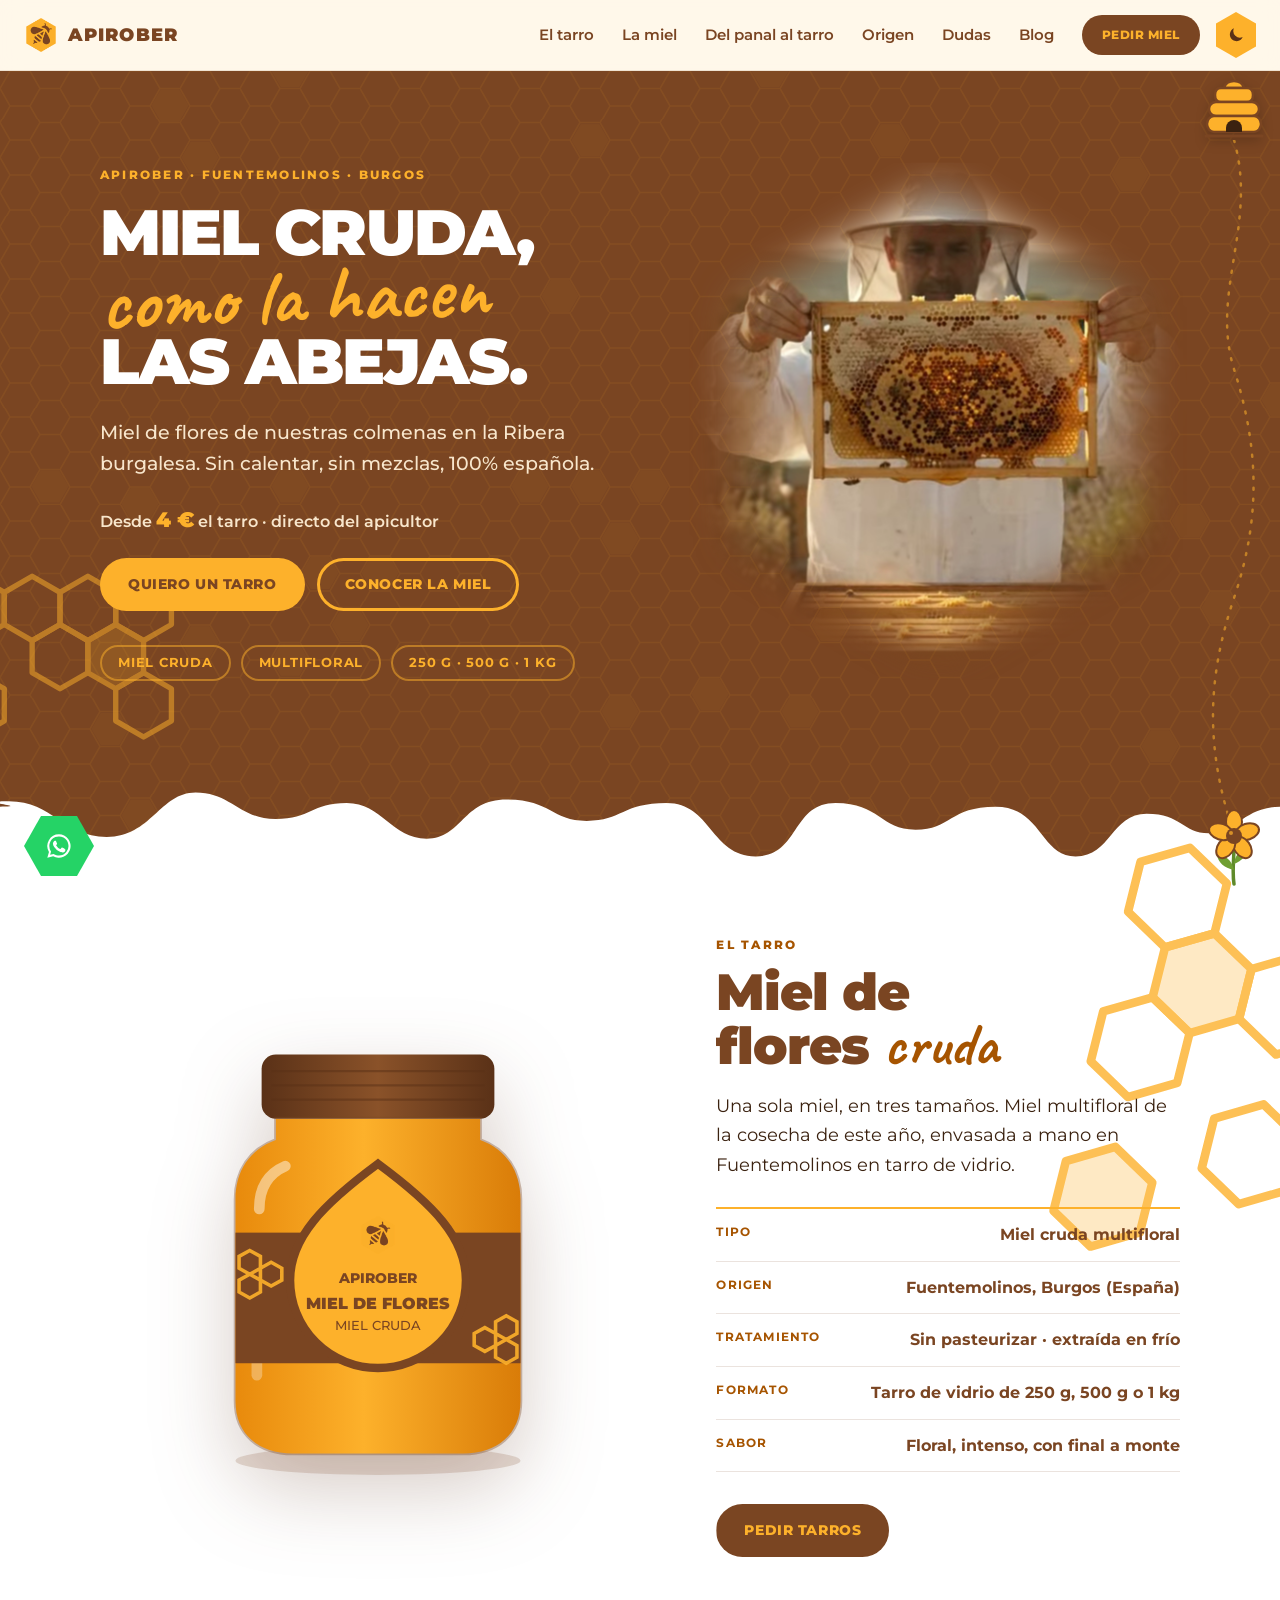
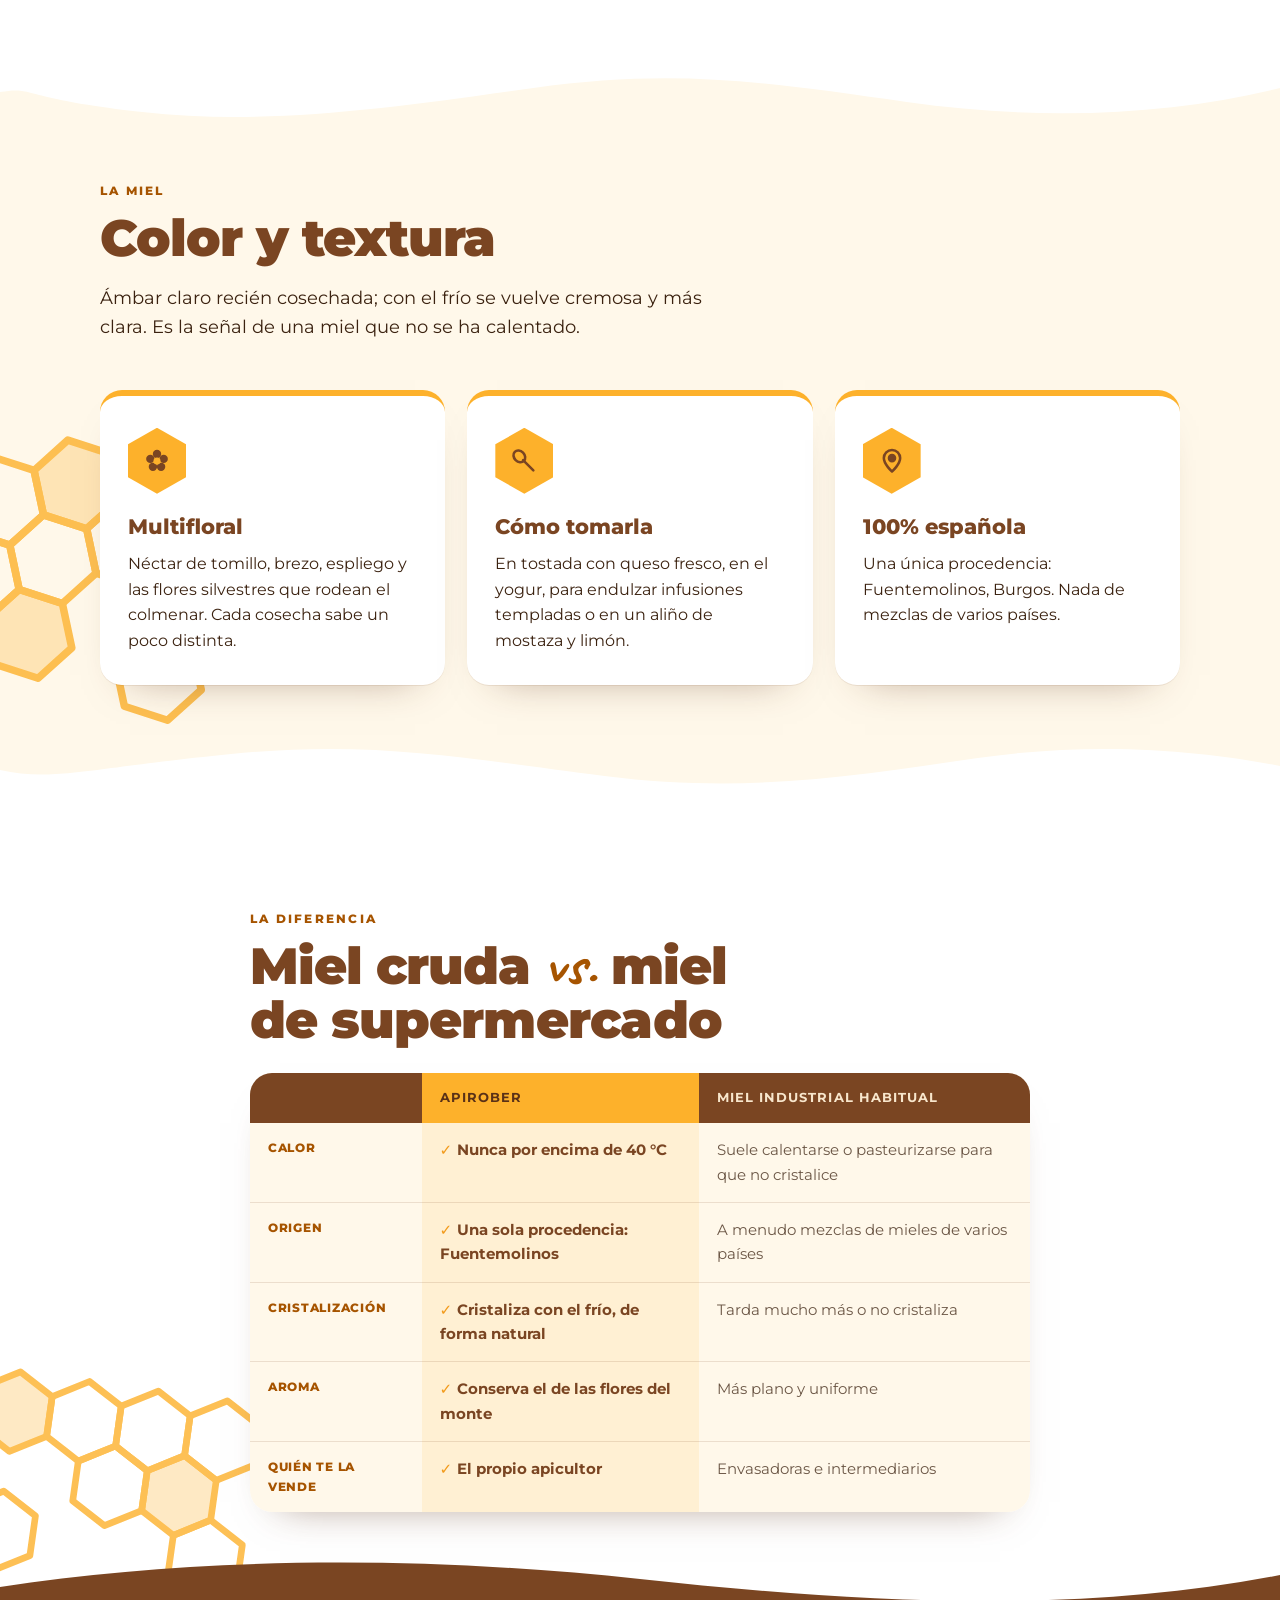
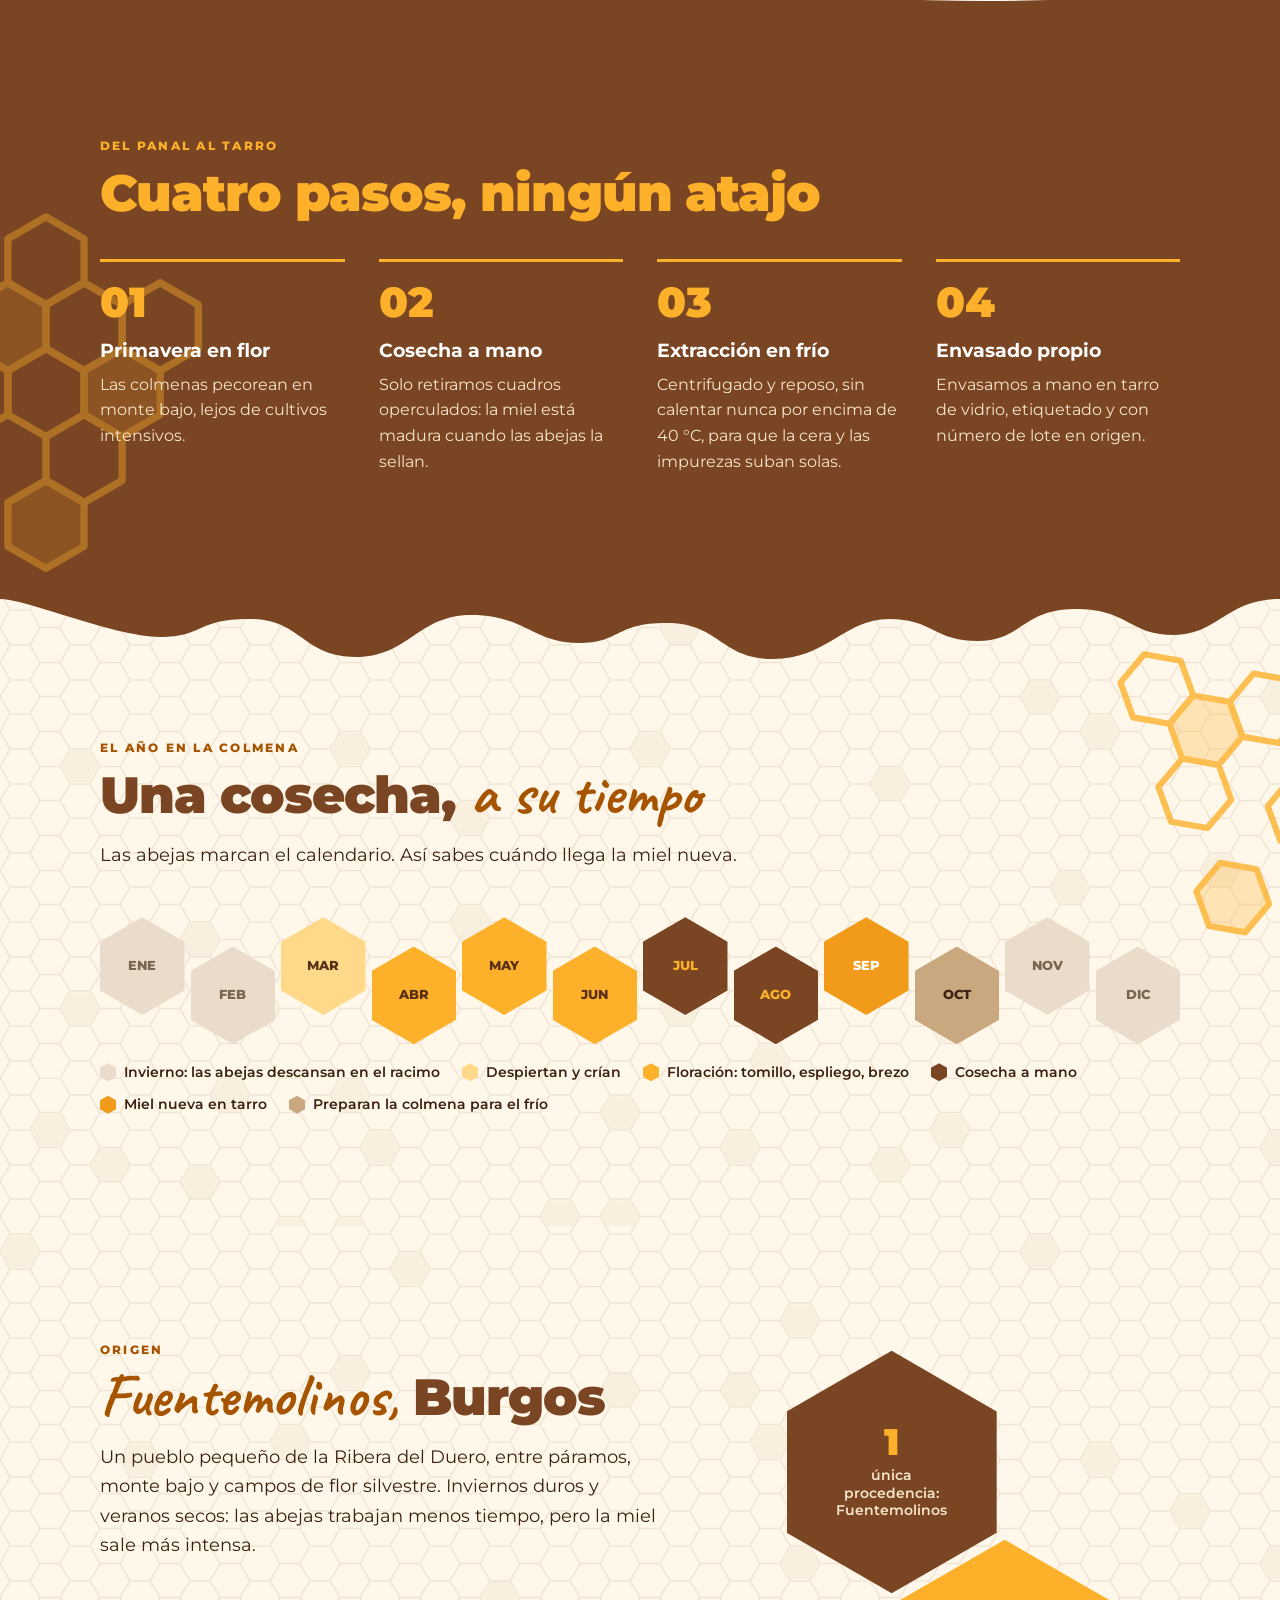
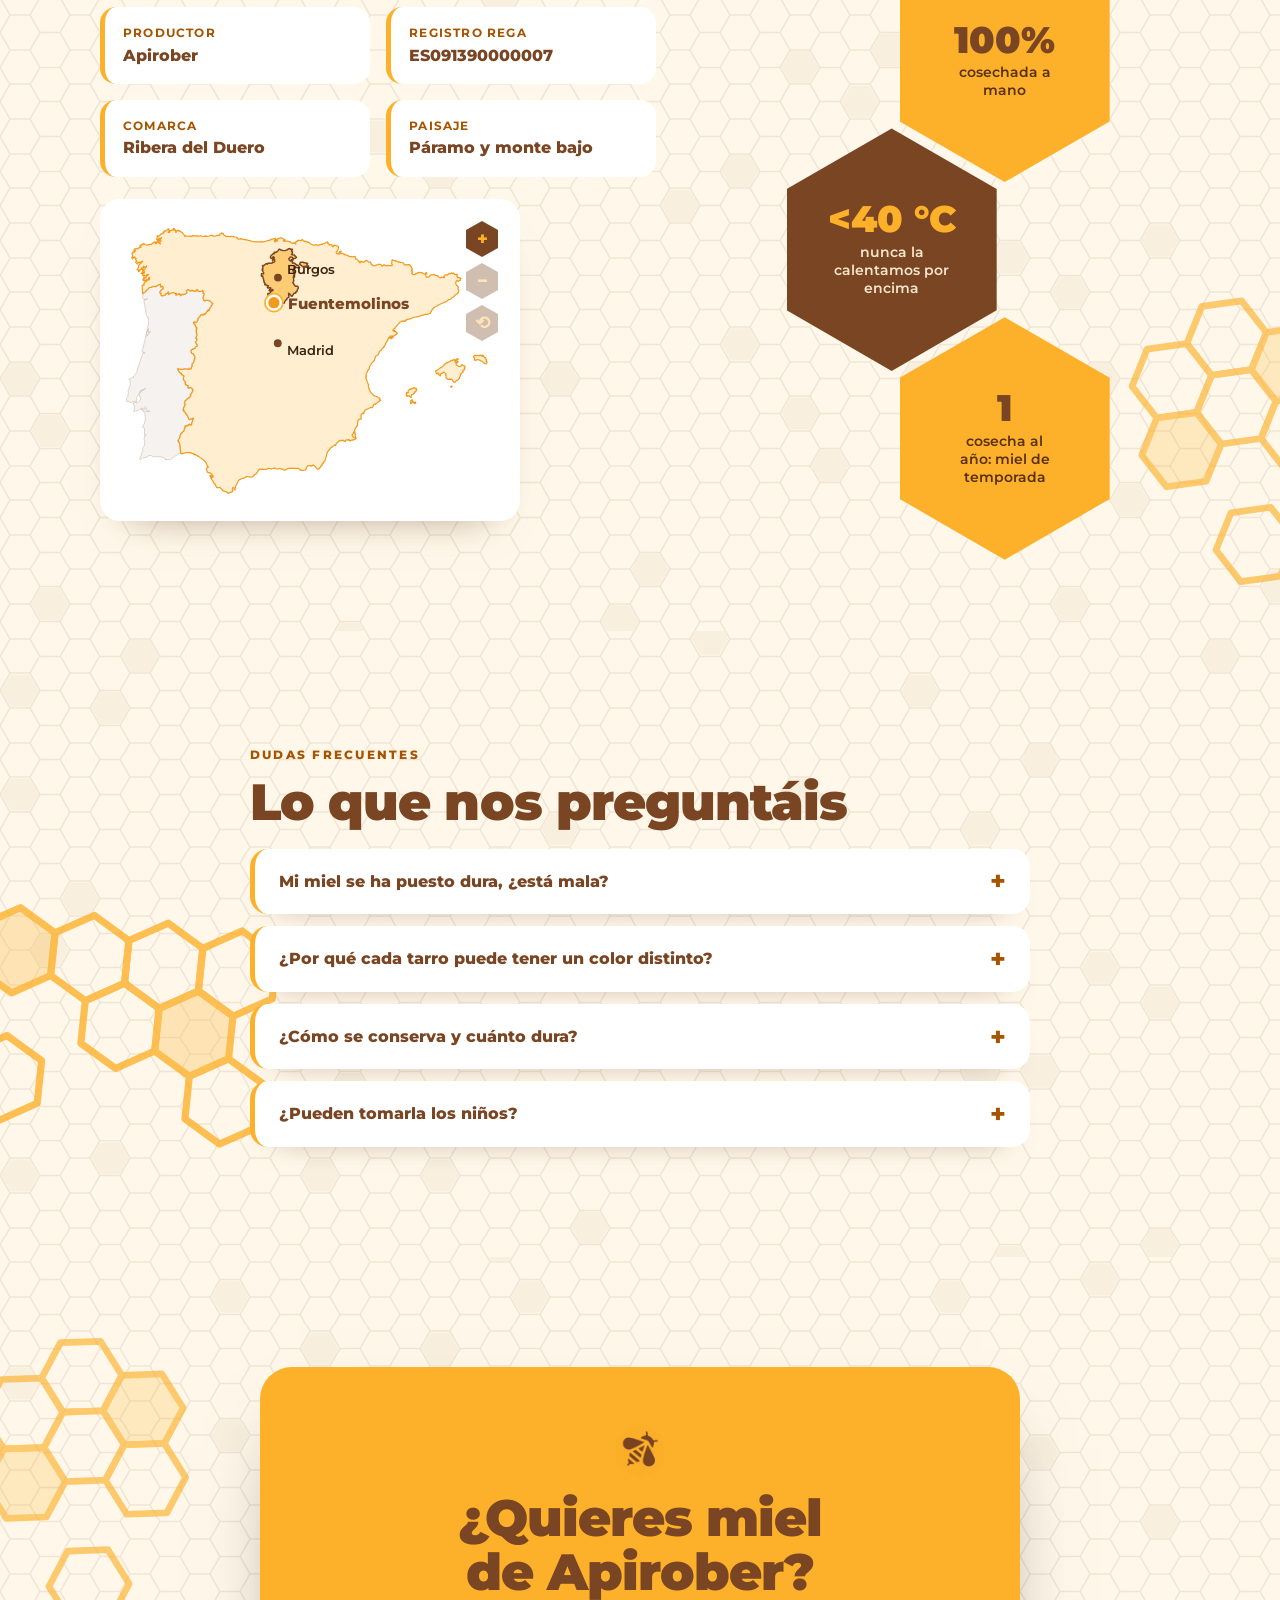
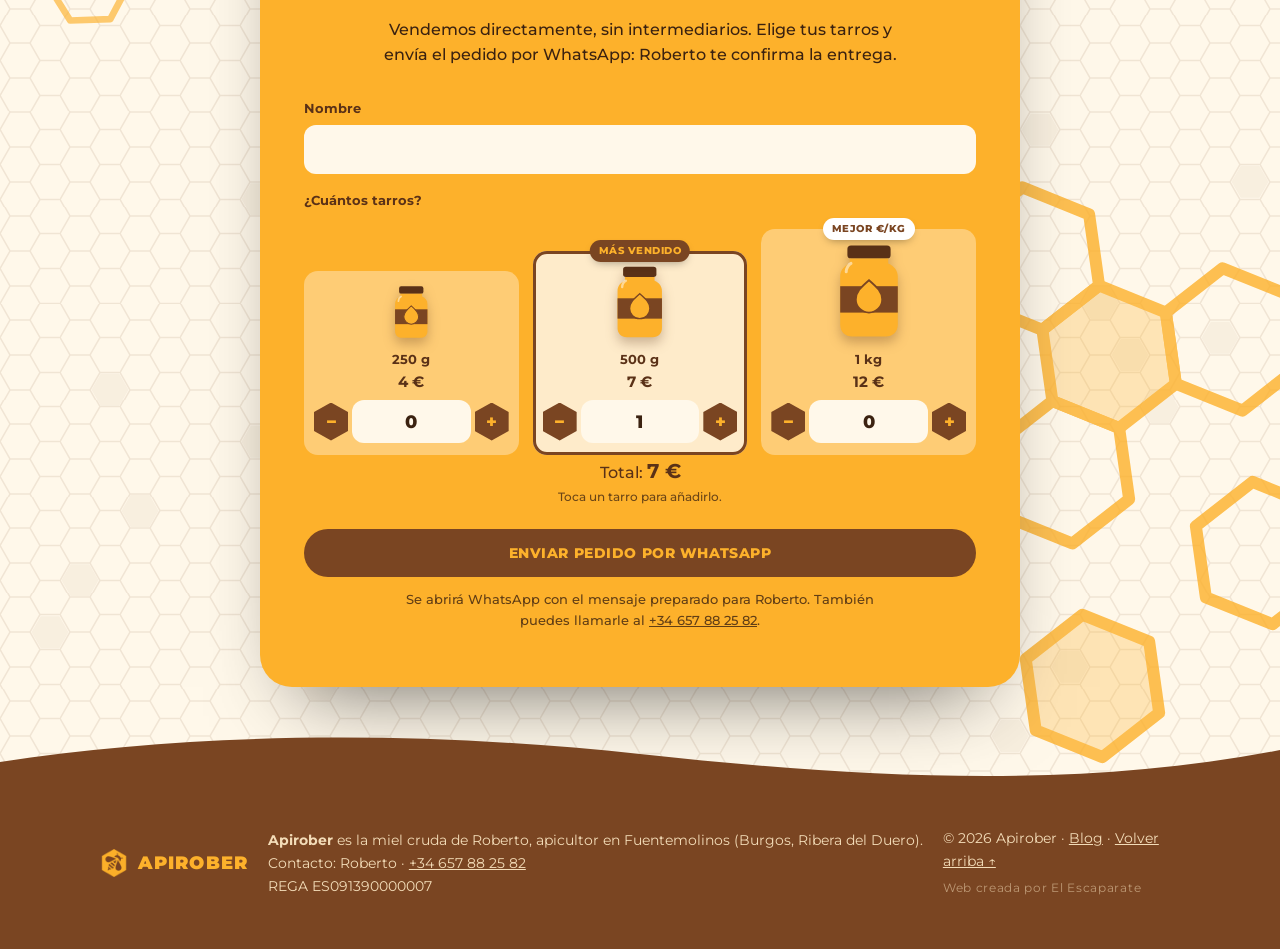
==== commit 6989af81: "SEO: respuestas directas sobre edad de la miel para bebés, cuánto dura y miel pura, con fuentes ofic" ====
--- a/index.html
+++ b/index.html
@@ -159,7 +159,7 @@
         <li class="card reveal">
           <span class="hex" aria-hidden="true"><svg viewBox="0 0 24 24" fill="none" stroke="currentColor" stroke-width="2.2" stroke-linecap="round" stroke-linejoin="round"><path d="M12 21s-7-6.2-7-11.5a7 7 0 0 1 14 0C19 14.8 12 21 12 21z"/><circle cx="12" cy="9.5" r="2.6" fill="currentColor"/></svg></span>
           <h3>100% española</h3>
-          <p>Una única procedencia: Fuentemolinos, Burgos. Nada de mezclas de origen UE y no UE.</p>
+          <p>Una única procedencia: Fuentemolinos, Burgos. Nada de mezclas de varios países.</p>
         </li>
       </ul>
     </div>
@@ -176,7 +176,7 @@
           <thead><tr><th scope="col"><span class="sr">Aspecto</span></th><th scope="col">Apirober</th><th scope="col">Miel industrial habitual</th></tr></thead>
           <tbody>
             <tr><th scope="row">Calor</th><td>Nunca por encima de 40 °C</td><td>Suele calentarse o pasteurizarse para que no cristalice</td></tr>
-            <tr><th scope="row">Origen</th><td>Una sola procedencia: Fuentemolinos</td><td>A menudo «mezcla de mieles UE y no UE»</td></tr>
+            <tr><th scope="row">Origen</th><td>Una sola procedencia: Fuentemolinos</td><td>A menudo mezclas de mieles de varios países</td></tr>
             <tr><th scope="row">Cristalización</th><td>Cristaliza con el frío, de forma natural</td><td>Tarda mucho más o no cristaliza</td></tr>
             <tr><th scope="row">Aroma</th><td>Conserva el de las flores del monte</td><td>Más plano y uniforme</td></tr>
             <tr><th scope="row">Quién te la vende</th><td>El propio apicultor</td><td>Envasadoras e intermediarios</td></tr>
@@ -270,8 +270,8 @@
       <div class="qa">
         <details class="reveal"><summary>Mi miel se ha puesto dura, ¿está mala?</summary><p>Al contrario: es señal de que es cruda. La miel sin calentar cristaliza de forma natural con el frío. Si la quieres líquida, pon el tarro al baño maría templado (sin pasar de 40 °C) y remueve.</p></details>
         <details class="reveal"><summary>¿Por qué cada tarro puede tener un color distinto?</summary><p>Depende de las flores de cada temporada. Es una miel natural, sin mezclar para igualarla.</p></details>
-        <details class="reveal"><summary>¿Cómo se conserva y cuánto dura?</summary><p>En un sitio seco, a temperatura ambiente y con el tarro bien cerrado. No necesita nevera. La fecha de consumo preferente va indicada en cada lote.</p></details>
-        <details class="reveal"><summary>¿Pueden tomarla los niños?</summary><p>Sí a partir del año. Como cualquier miel, no se recomienda a bebés menores de 12 meses.</p></details>
+        <details class="reveal"><summary>¿Cómo se conserva y cuánto dura?</summary><p>En un sitio seco, a temperatura ambiente y con el tarro bien cerrado. No necesita nevera. La <a href="/blog/como-conservar-la-miel">fecha de consumo preferente</a> va indicada en cada lote.</p></details>
+        <details class="reveal"><summary>¿Pueden tomarla los niños?</summary><p>Sí a partir del año. Como cualquier miel, no se recomienda a <a href="/blog/miel-para-ninos-desde-que-edad">bebés menores de 12 meses</a>.</p></details>
       </div>
     </div>
   </section>
